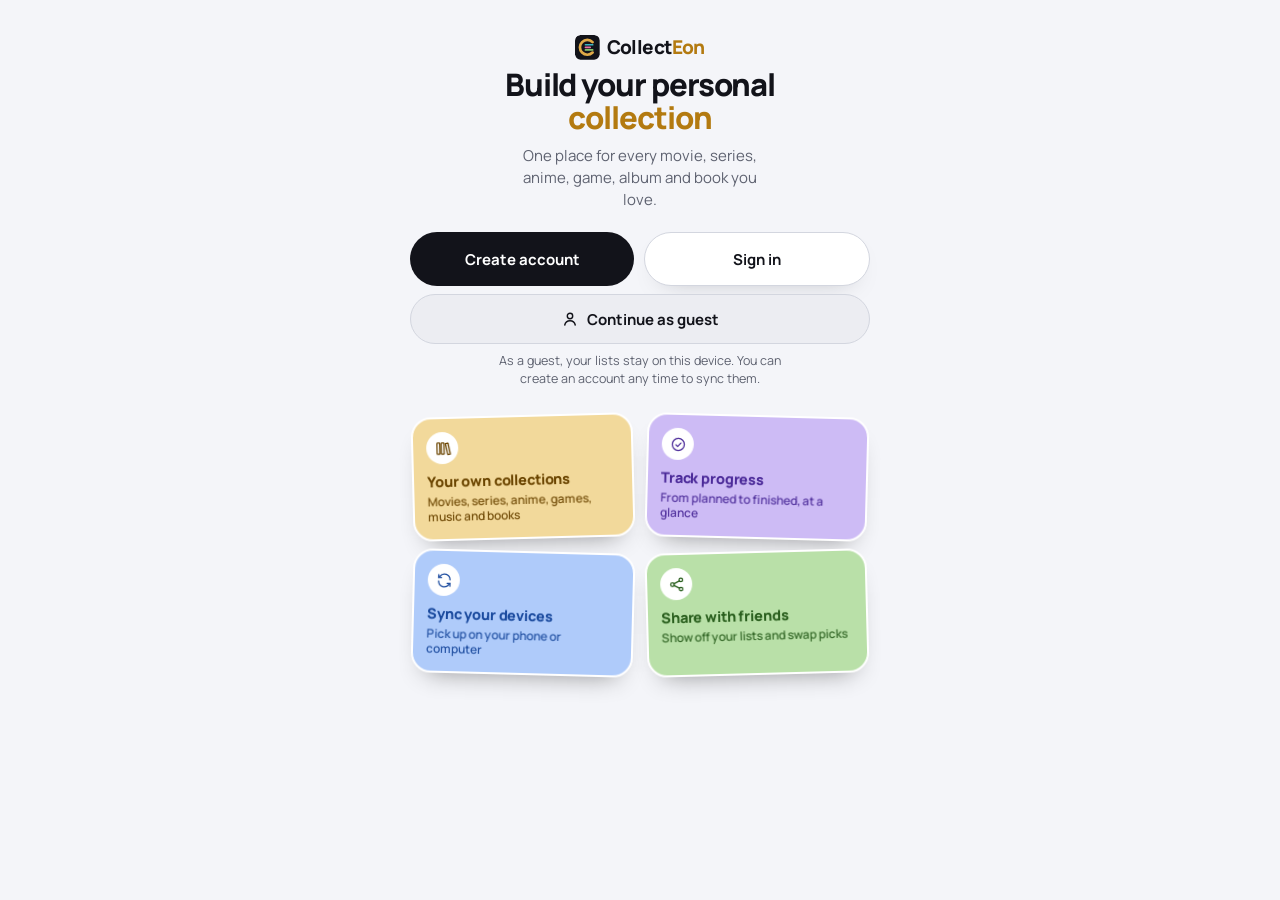
==== app.html @ 4b0efe28 "Deleting an Apple account confirms with Apple once more, so the link is removed too iPhone app: Appl" ====
<!doctype html>
<html lang="en">
<head>
<meta charset="utf-8">
<!-- Never usable inside another site's frame ("clickjacking"): the page hides itself and tries to open on its own.
     The phone app shows this page as its own top-level page, so it isn't affected. -->
<script>if(window.top!==window.self){document.documentElement.style.display="none";try{window.top.location.replace(window.location.href);}catch(e){}}</script>
<link rel="icon" href="/favicon.svg" type="image/svg+xml">
<link rel="icon" href="/favicon.ico" sizes="any">
<link rel="apple-touch-icon" href="/apple-touch-icon.png">
<meta name="viewport" content="width=device-width, initial-scale=1, viewport-fit=cover">
<meta name="theme-color" content="#F4F5F9">
<title>CollectEon</title>
<meta name="application-name" content="CollectEon">
<meta name="apple-mobile-web-app-title" content="CollectEon">
<meta name="description" content="CollectEon: one place for every movie, series, anime, game, album and book you love.">
<link rel="preconnect" href="https://fonts.googleapis.com">
<link rel="preconnect" href="https://fonts.gstatic.com" crossorigin>
<link rel="preload" as="style" href="https://fonts.googleapis.com/css2?family=Manrope:wght@400;500;600;700;800&display=swap">
<link href="https://fonts.googleapis.com/css2?family=Manrope:wght@400;500;600;700;800&display=swap" rel="stylesheet" media="print" onload="this.media='all'">
<noscript><link href="https://fonts.googleapis.com/css2?family=Manrope:wght@400;500;600;700;800&display=swap" rel="stylesheet"></noscript>
<style>
:root{
  --bg:#F4F5F9; --surface:#FFFFFF; --ink:#12131A; --muted:#5E6270; --line:#DADCE3; --chip:#ECEDF2;
  --btn:#12131A; --on-btn:#FFFFFF; --shadow:0 10px 26px -18px rgba(18,19,26,0.35); --shadow-strong:0 14px 28px -12px rgba(18,19,26,0.5);
  --drop-bg:#FBE3E1; --drop-ink:#A3322B; --scrim:rgba(18,19,26,0.45); --tab-border:#E6E8EE; --accent:#B37A10; --edge:#D3D6DF;
  --frame-shadow:0 30px 60px -20px rgba(15,18,22,0.35), 0 2px 10px rgba(15,18,22,0.08);
  --font-display:"Manrope",-apple-system,BlinkMacSystemFont,"Segoe UI",sans-serif;
  --font-body:"Manrope",-apple-system,BlinkMacSystemFont,"Segoe UI",sans-serif;
  color-scheme: light;
}
@media (prefers-color-scheme: dark){
  :root:not([data-theme="light"]){
    --bg:#0E0F14; --surface:#1A1C24; --ink:#F1F2F5; --muted:#A3A7B4; --line:#2E313C; --chip:#262934;
    --btn:#F1F2F5; --on-btn:#12131A; --shadow:0 10px 26px -18px rgba(0,0,0,0.7); --shadow-strong:0 14px 28px -12px rgba(0,0,0,0.75);
    --drop-bg:#3D1B19; --drop-ink:#F08A82; --scrim:rgba(0,0,0,0.62); --tab-border:#262934; --accent:#E0AA47; --edge:#3A3E4D;
    color-scheme: dark;
  }
}
:root[data-theme="dark"]{
  --bg:#0E0F14; --surface:#1A1C24; --ink:#F1F2F5; --muted:#A3A7B4; --line:#2E313C; --chip:#262934;
  --btn:#F1F2F5; --on-btn:#12131A; --shadow:0 10px 26px -18px rgba(0,0,0,0.7); --shadow-strong:0 14px 28px -12px rgba(0,0,0,0.75);
  --drop-bg:#3D1B19; --drop-ink:#F08A82; --scrim:rgba(0,0,0,0.62); --tab-border:#262934; --accent:#E0AA47; --edge:#3A3E4D;
  color-scheme: dark;
}
:root[data-theme="light"]{ color-scheme: light; }

*{box-sizing:border-box}
html,body{height:100%;margin:0}
body{background:var(--bg);font-family:var(--font-body);color:var(--ink);-webkit-font-smoothing:antialiased}
img{max-width:100%}
[hidden]{display:none!important}
button,input,textarea{font-family:inherit;color:inherit}
button{cursor:pointer}
:focus-visible{outline:2px solid var(--accent);outline-offset:2px}

#app{min-height:100%;display:flex;align-items:stretch;justify-content:center}
.phone{position:relative;width:100%;min-height:100vh;min-height:100dvh;background:var(--bg);overflow:hidden;isolation:isolate}
@media (min-width:481px){
  #app{padding:28px 16px}
  .phone{max-width:412px;min-height:0;height:min(880px,94vh);margin:0 auto;border-radius:44px;box-shadow:var(--frame-shadow);border:1px solid var(--line)}
}
.screen{position:absolute;inset:0;display:flex;flex-direction:column;background:var(--bg);
  padding-top:env(safe-area-inset-top, 0px)}
.screen[hidden]{display:none!important}
.scroll{flex:1;overflow-y:auto;overflow-x:hidden;padding:20px 22px 28px;-webkit-overflow-scrolling:touch}
.screen.has-tabs .scroll{padding-bottom:calc(120px + env(safe-area-inset-bottom, 0px))}

/* Type */
.display-xl{margin:0;font-family:var(--font-display);font-size:29px;font-weight:800;letter-spacing:-0.03em;line-height:1.12}
.display-l{margin:0;font-family:var(--font-display);font-size:22px;font-weight:700;letter-spacing:-0.01em}
.h2{margin:0;font-family:var(--font-display);font-size:20px;font-weight:700}
.greet{margin:0 0 2px;font-size:14px;font-weight:500;color:var(--muted)}
.muted{color:var(--muted)}
.section-label{font-size:13px;font-weight:600;color:var(--muted);margin:20px 0 8px}
.tabular{font-variant-numeric:tabular-nums}

/* Buttons */
.btn{appearance:none;border:none;font-size:15px;font-weight:700;height:56px;padding:0 22px;border-radius:999px;
  display:flex;align-items:center;justify-content:center;gap:8px;width:100%;transition:transform .15s ease}
.btn:active{transform:scale(.97)}
.btn svg{width:18px;height:18px;flex:0 0 auto}
.btn-primary{background:var(--btn);color:var(--on-btn)}
.btn-secondary{background:var(--surface);color:var(--ink);box-shadow:var(--shadow);border:1.5px solid var(--edge)}
.btn-ghost{background:var(--chip);color:var(--ink)}
.btn-danger{background:var(--drop-ink);color:#fff}
.btn-small{width:auto;height:40px;padding:0 16px;font-size:13.5px}
.btn[disabled]{opacity:.4;cursor:not-allowed}
.roundbtn{width:44px;height:44px;border-radius:50%;border:none;background:var(--surface);color:var(--ink);display:flex;align-items:center;justify-content:center;
  box-shadow:var(--shadow);flex:0 0 auto}
.roundbtn svg{width:20px;height:20px}
.roundbtn.ink{background:var(--btn);color:var(--on-btn);box-shadow:none}
.roundbtn:active{transform:scale(.94)}
.linkbtn{background:none;border:none;font-size:14px;font-weight:600;color:var(--ink);padding:6px 0}

/* Top bars */
.topbar{display:flex;align-items:center;justify-content:space-between;gap:12px}
.topbar .crumb{flex:1;text-align:center;font-size:13px;font-weight:700;color:var(--deep, var(--muted));white-space:nowrap;overflow:hidden;text-overflow:ellipsis}
.topbar .spacer{width:44px;flex:0 0 auto}
.headrow{display:flex;align-items:center;justify-content:space-between;gap:12px}

/* Tab bar */
.tabbar{position:absolute;left:0;right:0;bottom:0;z-index:20;background:var(--surface);border-top:1px solid var(--tab-border);
  display:grid;grid-template-columns:repeat(3,minmax(0,1fr));padding:8px 12px calc(14px + env(safe-area-inset-bottom, 0px))}
.tab{background:none;border:none;color:var(--muted);display:flex;flex-direction:column;align-items:center;justify-content:center;gap:4px;
  font-size:11.5px;font-weight:600;min-height:52px;border-radius:14px}
.tab svg{width:22px;height:22px}
.tab.is-active{color:var(--ink);font-weight:700}

/* Covers: the poster fills its box (cropped from the centre if its shape differs), never letterboxed */
.pf{position:relative;width:100%;height:100%;display:block;overflow:hidden}
.pf.fit .pf-img{object-fit:contain}
.pf .pf-bg{position:absolute;inset:-12%;width:124%;height:124%;max-width:none;object-fit:cover;filter:blur(14px) saturate(1.15);opacity:.55;transform:scale(1.05)}
.pf .pf-img{position:relative;width:100%;height:100%;object-fit:cover;object-position:center;display:block}
.cover{position:relative;overflow:hidden;background:var(--t2, var(--chip));color:var(--deep, var(--muted));display:flex;align-items:center;justify-content:center;flex:0 0 auto}
.cover > svg{width:40%;max-width:28px;height:auto}
.cover.v1{background:var(--t1)} .cover.v2{background:var(--t2)} .cover.v3{background:var(--t3)}
.thumb-s .pf-bg{filter:blur(5px) saturate(1.15)}

/* Status pieces */
.dot{width:8px;height:8px;border-radius:50%;border:1.5px solid currentColor;flex:0 0 auto;display:inline-block}
.dot.st-progress{background:linear-gradient(90deg, currentColor 50%, transparent 50%)}
.dot.st-dropped,.dot.st-completed{background:currentColor}
.st-pill{display:inline-flex;align-items:center;gap:5px;border-radius:999px;font-size:12px;font-weight:700;border:1.5px solid transparent;white-space:nowrap}
.st-pill svg{width:12px;height:12px}
.st-pill.st-completed{background:var(--t1);color:var(--deep);border-color:var(--t1)}
.st-pill.st-progress{background:var(--chip);color:var(--ink);border-color:var(--chip)}
.st-pill.st-dropped{background:var(--drop-bg);color:var(--drop-ink);border-color:var(--drop-bg)}
.st-pill.st-planned{background:var(--surface);color:var(--muted);border-color:var(--line)}
button.st-pill{height:34px;padding:0 8px 0 10px}
button.st-pill .chev{width:12px;height:12px;opacity:.8}

/* Segmented controls */
.seg{display:grid;grid-template-columns:repeat(4,minmax(0,1fr));gap:4px;background:var(--surface);border-radius:999px;padding:5px;box-shadow:var(--shadow)}
.seg.three{grid-template-columns:repeat(3,minmax(0,1fr))}
.seg.seg-2rows{grid-template-columns:repeat(2,minmax(0,1fr));border-radius:24px}
.seg-opt{height:40px;border:none;border-radius:999px;background:transparent;color:var(--muted);font-size:13px;font-weight:600;padding:0 4px;white-space:nowrap;overflow:hidden;text-overflow:ellipsis}
.seg-opt.is-active{background:var(--btn);color:var(--on-btn);font-weight:700}

/* Fields */
.field{background:var(--surface);border:1.5px solid transparent;border-radius:16px;padding:14px 16px;font-size:15px;color:var(--ink);width:100%;box-shadow:var(--shadow)}
.field::placeholder{color:var(--muted)}
.field:focus{outline:none;border-color:var(--ink)}
textarea.field{resize:vertical;min-height:96px;line-height:1.45}

/* Select (theme picker, folder picker) */
.select-wrap{position:relative}
.select-trigger{width:100%;height:52px;display:flex;align-items:center;gap:10px;background:var(--surface);border:1.5px solid transparent;border-radius:18px;
  padding:0 16px;font-size:15px;font-weight:700;color:var(--ink);box-shadow:var(--shadow)}
.select-trigger-icon{width:22px;height:22px;display:flex;align-items:center;justify-content:center;color:var(--deep, var(--muted));flex:0 0 auto}
.select-trigger-icon svg{width:20px;height:20px}
.select-trigger-label{flex:1;text-align:left;white-space:nowrap;overflow:hidden;text-overflow:ellipsis}
.select-trigger.placeholder .select-trigger-label{color:var(--muted);font-weight:600}
.select-chevron{width:16px;height:16px;color:var(--muted);flex:0 0 auto;transition:transform .15s ease}
.select-trigger.is-open .select-chevron{transform:rotate(180deg)}
.select-count{font-size:12.5px;font-weight:700;background:var(--chip);color:var(--ink);border-radius:999px;padding:4px 10px;font-variant-numeric:tabular-nums}
.select-menu{position:absolute;top:calc(100% + 8px);left:0;right:0;background:var(--surface);border:1px solid var(--line);border-radius:18px;
  box-shadow:0 18px 40px -18px rgba(0,0,0,.45);z-index:15;overflow:hidden;padding:6px}
.select-option{display:flex;align-items:center;gap:12px;padding:12px;border-radius:12px;font-size:15px;font-weight:600;color:var(--ink);cursor:pointer}
.select-option svg{width:20px;height:20px;color:var(--deep, var(--muted));flex:0 0 auto}
.select-option span:nth-child(2){flex:1}
.select-option:hover,.select-option.is-selected{background:var(--chip)}
.select-option .select-count{background:transparent;padding:0}

/* Home (start screen) */
#screen-home .scroll{display:flex;flex-direction:column}
.home-stage{flex:1 0 auto;display:flex;flex-direction:column;align-items:center;justify-content:flex-start;text-align:center;gap:24px;padding:22px 0 8px}
.home-title{margin:0;font-family:var(--font-display);font-size:31px;text-wrap:balance;font-weight:800;letter-spacing:-0.035em;line-height:1.05}
.home-title span{display:block;color:var(--accent)}
.home-tagline{margin:12px auto 0;max-width:270px;font-size:15px;line-height:1.45;color:var(--muted)}
.home-actions{display:flex;gap:10px;width:100%;margin-top:10px}
.home-actions .btn{flex:1;padding:0 14px}
.start-label{font-size:13px;font-weight:700;color:var(--muted);margin-bottom:10px}
.cat-chips{display:flex;flex-wrap:wrap;justify-content:center;gap:8px}
.cat-chip{height:44px;border:none;border-radius:999px;background:var(--t1);color:var(--deep);display:inline-flex;align-items:center;gap:7px;padding:0 15px 0 12px;font-size:14px;font-weight:700}
.cat-chip svg{width:18px;height:18px}
.cat-chip:active{transform:scale(.96)}
.soft-card{background:var(--surface);border-radius:22px;padding:18px;box-shadow:var(--shadow)}
.cont-box{width:100%;text-align:left;padding:14px}
.cont-head{display:flex;align-items:baseline;justify-content:space-between;gap:10px;margin-bottom:12px}
.cont-head strong{font-size:15px;font-weight:800}
.cont-head span{font-size:12.5px;font-weight:600;color:var(--muted)}
.cont-row{display:grid;grid-template-columns:repeat(3,minmax(0,1fr));gap:10px}
.cc{background:none;border:none;padding:0;text-align:left;display:flex;flex-direction:column;gap:5px;min-width:0;color:var(--ink)}
.cc .cover{width:100%;height:92px;border-radius:12px}
.cc-title{font-size:12.5px;font-weight:700;white-space:nowrap;overflow:hidden;text-overflow:ellipsis}
.cc-sub{font-size:11.5px;font-weight:600;color:var(--deep);white-space:nowrap;overflow:hidden;text-overflow:ellipsis}

/* Feature cards: two rows of two, one centred below; all inside the screen */
.fan{width:100%;flex:0 0 auto;display:grid;grid-template-columns:repeat(2,minmax(0,1fr));gap:12px;padding:6px 2px 4px}
.fan-card{min-height:112px;border-radius:20px;border:2px solid var(--surface);
  box-shadow:0 14px 26px -16px rgba(0,0,0,.45);padding:13px 13px 14px;background:var(--t2);color:var(--deep);
  display:flex;flex-direction:column;align-items:flex-start;gap:10px;text-align:left;transform:var(--tf)}
.fan-card:nth-child(5){grid-column:1 / -1;justify-self:center;width:calc(50% - 6px)}
.fan-card:nth-child(4n+1){--tf:rotate(-1.5deg)}
.fan-card:nth-child(4n+2){--tf:rotate(1.5deg)}
.fan-card:nth-child(4n+3){--tf:rotate(1.5deg)}
.fan-card:nth-child(4n){--tf:rotate(-1.5deg)}
.fan-card:nth-child(5){--tf:rotate(-1deg)}
.fc-icon{width:32px;height:32px;border-radius:50%;background:var(--surface);color:var(--deep);display:flex;align-items:center;justify-content:center;flex:0 0 auto}
.fc-icon svg{width:17px;height:17px}
.fc-text{display:flex;flex-direction:column;gap:3px}
.fc-title{font-size:14.5px;font-weight:800;line-height:1.15;letter-spacing:-0.01em}
.fc-sub{font-size:12px;font-weight:600;line-height:1.3;opacity:.9}
.fan.animate .fan-card{animation:cardIn .6s cubic-bezier(.2,.8,.2,1) both}
.fan.animate .fan-card:nth-child(2){animation-delay:.06s}
.fan.animate .fan-card:nth-child(3){animation-delay:.12s}
.fan.animate .fan-card:nth-child(4){animation-delay:.18s}
.fan.animate .fan-card:nth-child(5){animation-delay:.24s}
@keyframes cardIn{from{transform:translateY(16px);opacity:0}to{transform:var(--tf);opacity:1}}
.title-block{margin-top:0}
.title-block .wordmark{margin-bottom:8px}

/* App name */
.wordmark{margin:0;text-align:center;font-family:var(--font-display);font-size:19px;font-weight:800;letter-spacing:-0.03em;color:var(--ink);flex:0 0 auto}
.wordmark span{color:var(--accent)}

/* Welcome (first screen: sign in or continue as guest) */
.welcome-scroll{display:flex;flex-direction:column;padding-top:36px;padding-bottom:calc(28px + env(safe-area-inset-bottom, 0px))}
.welcome-stage{flex:1 0 auto;display:flex;flex-direction:column;align-items:center;justify-content:flex-start;text-align:center;gap:22px}
.welcome-actions{width:100%;display:flex;flex-direction:column;gap:8px;text-align:center}
.welcome-btns{display:flex;gap:10px}
.welcome-btns .btn{flex:1;padding:0 12px;height:54px}
.welcome-guest{height:50px;font-size:15px;border:1.5px solid var(--edge)}
.welcome-note{margin:0 auto;max-width:300px;text-align:center;font-size:12.5px;line-height:1.4;color:var(--muted)}

/* Home sections for returning users */
.home-sec{width:100%;text-align:left}
.home-sec-head{display:flex;align-items:baseline;justify-content:space-between;margin:2px 0 10px}
.home-sec-head h2{margin:0;font-family:var(--font-display);font-size:18px;font-weight:800;letter-spacing:-0.02em}
.pin-row{display:flex;gap:10px;overflow-x:auto;margin:0 -22px;padding:0 22px 4px;scrollbar-width:none}
.pin-row::-webkit-scrollbar{display:none}
.pin-card{flex:0 0 150px;border:none;border-radius:20px;background:var(--t1);color:var(--deep);padding:14px;text-align:left;display:flex;flex-direction:column;gap:8px}
.pin-card svg{width:20px;height:20px}
.pin-card .pc-name{font-size:14.5px;font-weight:800;color:var(--ink);white-space:nowrap;overflow:hidden;text-overflow:ellipsis}
.pin-card .pc-prog{font-size:12px;font-weight:600}
.pin-card .bar{background:color-mix(in srgb, var(--deep) 16%, transparent)}
.cont-box{text-align:left}
.pick-btn{display:inline-flex;align-items:center;gap:6px;height:32px;padding:0 12px;border:none;border-radius:999px;background:var(--chip);color:var(--ink);font-size:12.5px;font-weight:700}
.pick-btn svg{width:15px;height:15px}
.act-row{width:100%;border:none;text-align:left;background:var(--surface);border-radius:18px;padding:8px 14px 8px 8px;display:flex;align-items:center;gap:12px;color:var(--ink)}
.act-row .cover{width:40px;height:56px;border-radius:10px}
.act-text{flex:1;min-width:0;display:flex;flex-direction:column;gap:2px}
.act-title{font-size:14.5px;font-weight:700;white-space:nowrap;overflow:hidden;text-overflow:ellipsis}
.act-sub{font-size:12.5px;font-weight:600;color:var(--deep);white-space:nowrap;overflow:hidden;text-overflow:ellipsis}
.act-time{font-size:12px;color:var(--muted);flex:0 0 auto}
.stats-card{padding:16px}
.stat-tiles{display:grid;grid-template-columns:repeat(3,minmax(0,1fr));gap:8px}
.stat-tile{background:var(--bg);border-radius:14px;padding:12px 10px;display:flex;flex-direction:column;gap:2px}
.st-num{font-family:var(--font-display);font-size:24px;font-weight:800;letter-spacing:-0.02em}
.st-lab{font-size:11.5px;font-weight:600;color:var(--muted);line-height:1.25}
.cat-bars{margin-top:14px;display:flex;flex-direction:column;gap:10px}
.cat-bar{display:grid;grid-template-columns:22px minmax(0,1fr) auto;align-items:center;gap:10px}
.cat-bar svg{width:18px;height:18px;color:var(--deep)}
.cat-bar .cb-main{display:flex;flex-direction:column;gap:5px;min-width:0}
.cat-bar .cb-name{font-size:13px;font-weight:700}
.cat-bar .cb-num{font-size:12.5px;font-weight:700;color:var(--muted)}
.pick-card{text-align:center;display:flex;flex-direction:column;align-items:center}
.pick-eyebrow{margin:0 0 14px;font-size:13px;font-weight:700;color:var(--muted)}
.pick-card .cover{width:120px;height:180px;border-radius:16px;box-shadow:0 18px 30px -16px rgba(0,0,0,.45)}
.pick-card .modal-actions{width:100%}

/* Collections */
.coll-list{display:flex;flex-direction:column;gap:12px;margin-top:14px}
.coll-card{width:100%;background:var(--surface);border-radius:24px;padding:13px 6px 13px 14px;display:flex;align-items:center;gap:4px;box-shadow:var(--shadow);color:var(--ink)}
.coll-open{flex:1;min-width:0;border:none;background:none;padding:0;text-align:left;display:flex;align-items:center;gap:14px;color:inherit}
.coll-more{width:40px;height:44px;border:none;border-radius:12px;background:transparent;color:var(--muted);display:flex;align-items:center;justify-content:center;flex:0 0 auto}
.coll-more svg{width:20px;height:20px}
.coll-more:hover{background:var(--chip)}
.coll-name .pin-mark{display:inline-flex;vertical-align:-2px;margin-right:5px;color:var(--accent)}
.coll-name .pin-mark svg{width:14px;height:14px}
.stack-covers{display:flex;flex:0 0 auto;width:76px;height:68px;justify-content:center}
.stack-covers .cover{width:40px;height:58px;border-radius:10px;border:2px solid var(--surface)}
.stack-covers .cover:nth-child(2){margin-left:-22px;margin-top:4px}
.stack-covers .cover:nth-child(3){margin-left:-22px;margin-top:8px}
.coll-meta{flex:1;min-width:0;display:flex;flex-direction:column;gap:6px}
.coll-name{font-size:16px;font-weight:700;white-space:nowrap;overflow:hidden;text-overflow:ellipsis}
.coll-kind{font-size:12.5px;font-weight:600;color:var(--deep)}
.bar{height:6px;border-radius:4px;background:var(--track);overflow:hidden;display:block}
.bar > span{display:block;height:100%;border-radius:4px;background:var(--bar);transition:width .5s cubic-bezier(.2,.8,.2,1)}
.coll-progress{font-size:12.5px;color:var(--muted)}
.coll-open > svg{width:16px;height:16px;color:var(--muted);flex:0 0 auto}

.empty{display:flex;flex-direction:column;align-items:center;text-align:center;gap:14px;padding:48px 20px;color:var(--muted)}
.empty .ring-icon{width:60px;height:60px;border-radius:50%;background:var(--chip);display:flex;align-items:center;justify-content:center;color:var(--muted)}
.empty .ring-icon svg{width:26px;height:26px}
.empty p{margin:0;max-width:240px;font-size:14px;line-height:1.45}

/* Collection detail */
.coll-title{margin-top:14px}
#detail-title{cursor:pointer}
.title-edit{display:inline-flex;align-items:center;justify-content:center;width:32px;height:32px;margin-left:6px;vertical-align:4px;border:none;border-radius:50%;background:var(--chip);color:var(--muted);padding:0;cursor:pointer}
.title-edit svg{width:16px;height:16px}
.title-edit:active{transform:scale(.94)}
.progress-row{margin-top:10px;display:flex;align-items:center;gap:12px}
.progress-row .bar{flex:1;height:8px}
.progress-row .count{font-size:13px;font-weight:700;color:var(--deep);white-space:nowrap}
.tool-row{margin-top:14px;display:flex;gap:8px;align-items:center}
.search-wrap{flex:1;min-width:0;position:relative}
.search-field{height:48px;border-radius:16px;background:var(--surface);display:flex;align-items:center;gap:10px;padding:0 6px 0 14px;box-shadow:var(--shadow);border:1.5px solid transparent}
.search-field:focus-within{border-color:var(--ink)}
.search-field > svg{width:18px;height:18px;color:var(--muted);flex:0 0 auto}
.search-field input{flex:1;min-width:0;border:none;outline:none;background:transparent;font-size:15px;color:var(--ink)}
.search-field input::placeholder{color:var(--muted)}
.search-go{width:36px;height:36px;border-radius:12px;border:none;background:var(--btn);color:var(--on-btn);display:flex;align-items:center;justify-content:center;flex:0 0 auto}
.search-go svg{width:16px;height:16px}
.tool-row.manual{justify-content:flex-end}
.view-toggle{display:flex;gap:2px;background:var(--surface);border-radius:14px;padding:4px;box-shadow:var(--shadow);flex:0 0 auto}
.view-btn{width:40px;height:40px;border-radius:11px;border:none;background:transparent;color:var(--muted);display:flex;align-items:center;justify-content:center}
.view-btn svg{width:18px;height:18px}
.view-btn.is-active{background:var(--btn);color:var(--on-btn)}
.chips{margin:12px -22px 0;padding:0 22px 2px;display:flex;gap:8px;overflow-x:auto;scrollbar-width:none}
.chips::-webkit-scrollbar{display:none}
.chip{height:36px;border:1.5px solid var(--line);border-radius:999px;background:transparent;color:var(--ink);padding:0 14px;font-size:13px;font-weight:600;flex:0 0 auto;white-space:nowrap}
.chip.is-active{background:var(--btn);color:var(--on-btn);border-color:var(--btn);font-weight:700}

.suggest-dropdown{position:absolute;top:calc(100% + 6px);left:0;right:0;background:var(--surface);border:1px solid var(--line);border-radius:16px;
  max-height:260px;overflow-y:auto;z-index:15;box-shadow:0 18px 40px -18px rgba(0,0,0,.45);padding:4px}
.suggest-item{display:flex;align-items:center;gap:10px;padding:8px;border-radius:12px;cursor:pointer}
.suggest-item:hover,.suggest-item:active{background:var(--chip)}
.suggest-item .cover{width:30px;height:44px;border-radius:7px}
.suggest-text{flex:1;min-width:0}
.suggest-title{display:block;font-size:14px;font-weight:600;white-space:nowrap;overflow:hidden;text-overflow:ellipsis}
.suggest-year{display:block;font-size:12px;color:var(--muted)}

.item-list{margin-top:14px;display:flex;flex-direction:column;gap:10px}
.item-row{background:var(--surface);border-radius:20px;padding:8px 10px 8px 8px;display:flex;align-items:center;gap:10px}
.item-open{flex:1;min-width:0;display:flex;align-items:center;gap:12px;background:none;border:none;padding:0;text-align:left;color:var(--ink)}
.item-open .cover{width:44px;height:62px;border-radius:11px}
.item-text{flex:1;min-width:0;display:flex;flex-direction:column;gap:3px}
.item-title{font-size:15px;font-weight:700;white-space:nowrap;overflow:hidden;text-overflow:ellipsis}
.item-sub{font-size:12.5px;color:var(--muted);white-space:nowrap;overflow:hidden;text-overflow:ellipsis}
.item-row.is-dropped .item-title{color:var(--muted)}
.item-grid{margin-top:14px;display:grid;grid-template-columns:repeat(3,minmax(0,1fr));gap:14px 10px}
.tile{background:none;border:none;padding:0;text-align:left;display:flex;flex-direction:column;gap:6px;min-width:0;color:var(--ink)}
.tile .cover{width:100%;aspect-ratio:2/3;border-radius:16px}
.tile .st-pill{position:absolute;left:6px;bottom:6px;padding:3px 7px;font-size:10.5px;z-index:2}
.tile .st-pill svg{width:10px;height:10px}
.tile-title{font-size:13px;font-weight:700;white-space:nowrap;overflow:hidden;text-overflow:ellipsis}
/* Your own score on tiles and rows */
.tile-score{position:absolute;right:6px;top:6px;z-index:2;display:inline-flex;align-items:center;gap:3px;padding:2px 7px;border-radius:999px;font-size:11px;font-weight:800;background:rgba(18,19,26,.78);color:#fff}
.tile-score svg{width:10px;height:10px;color:#F2C36B}
.mine-score{display:inline-flex;align-items:center;gap:3px;font-weight:800;color:var(--ink);vertical-align:-1px}
.mine-score svg{width:12px;height:12px;color:var(--bar)}
.tile.is-dropped .tile-title{color:var(--muted)}
.list-note{padding:24px 8px;text-align:center;color:var(--muted);font-size:14px}
.spin{width:16px;height:16px;border-radius:50%;border:2px solid color-mix(in srgb, currentColor 35%, transparent);border-top-color:currentColor;animation:spin .7s linear infinite}
@keyframes spin{to{transform:rotate(360deg)}}

.fab{position:absolute;right:22px;bottom:calc(104px + env(safe-area-inset-bottom, 0px));width:60px;height:60px;border-radius:50%;border:none;
  background:var(--btn);color:var(--on-btn);display:flex;align-items:center;justify-content:center;box-shadow:var(--shadow-strong);z-index:12}
.fab svg{width:24px;height:24px}
.fab:active{transform:scale(.94)}

/* Item detail */
.item-band{position:absolute;left:0;right:0;top:0;height:250px;background:var(--t1);border-radius:0 0 36px 36px;pointer-events:none}
#screen-item .scroll{position:relative;padding-top:0;padding-bottom:calc(32px + env(safe-area-inset-bottom, 0px))}
.item-hero{position:relative;display:flex;flex-direction:column;align-items:center;text-align:center}
.item-cover{margin-top:4px;width:176px;height:264px;border-radius:22px;box-shadow:0 24px 40px -18px rgba(0,0,0,.5)}
.item-cover > svg{max-width:40px}
.item-cover.has-img{background:var(--surface);transition:width .2s ease,height .2s ease}
.item-name{margin:20px 0 0;font-family:var(--font-display);font-size:27px;font-weight:800;letter-spacing:-0.03em;line-height:1.15;text-wrap:balance}
.item-subline{margin-top:4px;font-size:14px;color:var(--muted)}
/* Two columns: official info on the left, your own score, status and playtime on the right */
.item-cols{display:grid;grid-template-columns:repeat(2,minmax(0,1fr));gap:10px;margin-top:18px;align-items:stretch;text-align:left}
.info-col{display:flex;flex-direction:column;gap:8px;min-width:0}
.col-head{display:flex;align-items:center;justify-content:space-between;gap:6px;min-height:24px;padding:0 4px}
.col-title{font-size:12px;font-weight:700;letter-spacing:.06em;text-transform:uppercase;color:var(--muted)}
.src-tag{font-size:11px;font-weight:700;border-radius:999px;padding:3px 8px;background:var(--surface);color:var(--ink);border:1px solid var(--edge);white-space:nowrap}
#item-info{flex:1;display:flex;flex-direction:column;gap:8px}
#item-info .stat-card{flex:1 1 auto;justify-content:center}
#item-info .stat-card{padding:10px 14px;border-radius:16px}
#item-info .stat-value{font-size:14.5px}
#item-info .notice{margin-top:0;padding:14px;font-size:13.5px}
.mine-col{display:flex;flex-direction:column;gap:8px;min-width:0}
.mine-card{flex:1;background:var(--t1);color:var(--deep);border-radius:20px;padding:14px;display:flex;flex-direction:column;gap:12px;min-width:0}
.mine-col .col-title{color:var(--deep)}
.mine-col .col-head{padding:0 4px}
.mine-field{display:flex;flex-direction:column;gap:6px}
.mine-field[hidden]{display:none}
.mine-label{font-size:12px;font-weight:600}
.mine-box{height:48px;border-radius:14px;background:var(--surface);display:flex;align-items:center;padding:0 12px 0 14px;gap:6px;border:1.5px solid transparent}
.mine-box:focus-within{border-color:var(--ink)}
.mine-box input{flex:1;min-width:0;width:100%;border:none;outline:none;background:transparent;padding:0;font-size:19px;font-weight:800;color:var(--ink);font-variant-numeric:tabular-nums;-moz-appearance:textfield;appearance:textfield}
.mine-box input::-webkit-outer-spin-button,.mine-box input::-webkit-inner-spin-button{-webkit-appearance:none;margin:0}
.mine-box input::placeholder{color:var(--muted);font-weight:700}
.mine-unit{font-size:13px;font-weight:700;color:var(--muted);flex:0 0 auto}
.mine-static{font-size:16px;font-weight:800;color:var(--ink);white-space:nowrap;font-variant-numeric:tabular-nums}
/* Date watched: our own text (same style as Date added) with the real date input invisibly on top, so a tap opens the picker */
.date-box{position:relative;cursor:pointer}
.date-shown{flex:1;min-width:0;font-size:16px;font-weight:800;color:var(--ink);white-space:nowrap;font-variant-numeric:tabular-nums}
.date-box:not(.has-date) .date-shown{color:var(--muted)}
.date-box input{position:absolute;inset:0;width:100%;height:100%;opacity:0;margin:0;padding:0;border:none;font-size:16px;cursor:pointer;-webkit-appearance:none;appearance:none}
.date-label{display:flex;align-items:center;justify-content:space-between;gap:6px;min-height:20px}
.date-clear{width:20px;height:20px;flex:0 0 auto;border:none;border-radius:50%;background:var(--surface);color:var(--muted);display:inline-flex;align-items:center;justify-content:center;padding:0;cursor:pointer}
.date-clear svg{width:11px;height:11px}
.date-clear[hidden]{display:none}
/* The two dates sit side by side under the Official / Yours columns, in the category's colour */
.date-strip{display:grid;grid-template-columns:repeat(2,minmax(0,1fr));gap:10px;margin-top:10px;text-align:left}
.date-strip[hidden]{display:none}
.date-card{background:var(--t1);color:var(--deep);border-radius:20px;padding:12px 14px 14px;min-width:0}
.date-card > .mine-label{min-height:20px;display:flex;align-items:center}   /* same height as the finished date's label row with its clear button */
.mine-select{position:relative;display:block}
.mine-select select{width:100%;height:48px;border:1.5px solid transparent;border-radius:14px;background:var(--surface);color:var(--ink);padding:0 34px 0 14px;font-family:inherit;font-size:15px;font-weight:700;appearance:none;-webkit-appearance:none;cursor:pointer}
.mine-select select:focus{outline:none;border-color:var(--ink)}
.mine-select select.is-dropped{background:var(--drop-bg);color:var(--drop-ink)}
.mine-select svg{position:absolute;right:12px;top:16px;width:16px;height:16px;pointer-events:none;color:var(--muted)}
.mine-col .mode-note{margin-top:0;min-height:48px;border-radius:14px;padding:10px 12px;box-shadow:none;font-size:13.5px}
/* Genre picker in the add/edit form: type to filter, or open the full list */
.combo{position:relative}
.combo .field{padding-right:52px}
.combo-toggle{position:absolute;right:6px;top:6px;width:44px;height:40px;border:none;border-radius:12px;background:transparent;color:var(--muted);display:flex;align-items:center;justify-content:center;cursor:pointer}
.combo-toggle svg{width:16px;height:16px;transition:transform .15s ease}
.combo.is-open .combo-toggle svg{transform:rotate(180deg)}
.combo-menu{position:absolute;top:calc(100% + 6px);left:0;right:0;z-index:30;background:var(--surface);border:1px solid var(--line);border-radius:16px;padding:6px;box-shadow:0 18px 40px -16px rgba(0,0,0,.45);max-height:236px;overflow-y:auto}
.combo-opt{display:block;width:100%;min-height:42px;border:none;border-radius:10px;background:transparent;color:var(--ink);text-align:left;padding:0 12px;font-size:15px;font-weight:600;cursor:pointer}
.combo-opt:hover,.combo-opt.is-active{background:var(--t1, var(--chip));color:var(--deep, var(--ink))}
.combo-opt.is-active{font-weight:700}
.stat-grid{display:grid;grid-template-columns:repeat(2,minmax(0,1fr));gap:10px;margin-top:14px}
.stat-card{background:var(--surface);border-radius:18px;padding:12px 14px;display:flex;flex-direction:column;gap:4px;min-width:0}
.stat-card.wide{grid-column:1 / -1}
.stat-label{font-size:12px;font-weight:600;color:var(--muted)}
.stat-value{font-size:16px;font-weight:700;overflow-wrap:anywhere}
.notice{background:var(--surface);border-radius:18px;padding:16px;font-size:14px;line-height:1.45;color:var(--muted);margin-top:14px;text-align:left}
.notice a{color:var(--ink);font-weight:700}
.bottom-actions{position:absolute;left:22px;right:22px;bottom:calc(22px + env(safe-area-inset-bottom, 0px));display:flex;gap:10px;z-index:5}
.bottom-actions .btn{flex:1}
.footer-bar{flex:0 0 auto;padding:12px 22px calc(22px + env(safe-area-inset-bottom, 0px))}

/* Edit form */
.edit-poster{display:block;width:150px;height:225px;transition:width .2s ease,height .2s ease;margin:6px auto 12px;border-radius:20px;border:none;padding:0;cursor:pointer;background:var(--t1)}
.edit-poster-hint{display:flex;flex-direction:column;align-items:center;gap:8px;font-size:13px;font-weight:600;color:var(--deep);padding:0 14px}
.edit-poster-hint svg{width:30px;height:30px}
.poster-tools{display:flex;justify-content:center;gap:8px}
.visually-hidden{position:absolute;width:1px;height:1px;overflow:hidden;clip:rect(0 0 0 0);white-space:nowrap}
.field-grid{display:grid;grid-template-columns:repeat(2,minmax(0,1fr));column-gap:10px}
.field-grid .wide{grid-column:1 / -1}
.form-error{font-size:13px;color:var(--drop-ink);margin:10px 0 0;text-align:center}

/* Sheet + modal + toast */
.overlay{position:absolute;inset:0;background:var(--scrim);z-index:40;display:flex;align-items:flex-end}
.overlay.center{align-items:center;justify-content:center;padding:22px}
.sheet{width:100%;background:var(--surface);border-radius:28px 28px 0 0;padding:10px 22px calc(26px + env(safe-area-inset-bottom, 0px));animation:sheetIn .22s ease-out}
@keyframes sheetIn{from{transform:translateY(40px);opacity:.4}to{transform:none;opacity:1}}
.sheet-handle{display:block;width:40px;height:5px;border-radius:3px;background:var(--line);margin:0 auto 16px}
.sheet-head{display:flex;align-items:center;gap:12px}
.sheet-head .cover{width:44px;height:62px;border-radius:11px}
.sheet-title{font-family:var(--font-display);font-size:20px;font-weight:700;line-height:1.2}
.sheet-sub{font-size:13px;color:var(--muted)}
.sheet-opts{margin-top:16px;display:flex;flex-direction:column;gap:6px}
.sheet-opt{height:54px;border:none;border-radius:16px;background:transparent;color:var(--ink);display:flex;align-items:center;gap:12px;padding:0 16px;font-size:15.5px;font-weight:600;text-align:left}
.sheet-opt .dot{width:12px;height:12px;border-width:2px}
.sheet-opt .dot.st-completed{color:var(--bar)}
.sheet-opt .dot.st-dropped{color:var(--drop-ink)}
.sheet-opt .dot.st-planned{color:var(--muted)}
.sheet-opt span:nth-child(2){flex:1}
.sheet-opt svg{width:18px;height:18px}
.sheet-opt.is-active{background:var(--chip)}
.sheet-opt.danger{color:var(--drop-ink)}
.sheet-opt:hover{background:var(--chip)}
.sheet .btn{margin-top:12px;height:52px}
.modal-card{background:var(--surface);border-radius:24px;padding:22px;width:100%;max-width:320px}
.modal-title{margin:0 0 8px;font-family:var(--font-display);font-size:20px;font-weight:700}
.modal-body{font-size:14px;color:var(--muted);margin:0 0 18px;line-height:1.45}
.modal-actions{display:flex;gap:10px}
.modal-report{display:block;margin:-8px 0 16px;font-size:13.5px;font-weight:600;color:var(--muted);text-decoration:underline}
.modal-actions .btn{flex:1;height:48px}
.rematch-link{display:flex;align-items:center;justify-content:center;gap:6px;width:100%;margin:14px 0 0;padding:6px 0;border:none;background:none;font-size:13.5px;font-weight:600;color:var(--muted)}
.rematch-link svg{width:15px;height:15px;flex:0 0 auto}
.rematch-link u{color:var(--ink);font-weight:700;text-underline-offset:3px}
.rematch-field{margin-top:14px;box-shadow:none;background:var(--bg);border-color:var(--line)}
.rematch-results{margin-top:8px;display:flex;flex-direction:column;gap:2px;max-height:min(46vh, 360px);overflow-y:auto}
.rematch-results .suggest-item{border:none;background:none;width:100%;text-align:left;color:var(--ink);font:inherit}
.rematch-results .suggest-item.is-current{background:var(--chip)}
.rematch-cur{font-size:11px;font-weight:800;color:var(--muted);flex:0 0 auto}
.rematch-note{margin:12px 2px 0;font-size:13.5px;color:var(--muted);text-align:center}
.about-links a.feedback-link{background:var(--btn);color:var(--on-btn)}
.about-links a.feedback-link svg{width:15px;height:15px}
.rename-field{margin:4px 0 18px;box-shadow:none;border-color:var(--line);background:var(--bg)}
.toast{position:absolute;left:22px;right:22px;bottom:calc(22px + env(safe-area-inset-bottom, 0px));background:var(--btn);color:var(--on-btn);border-radius:16px;padding:12px 16px;
  display:flex;align-items:center;justify-content:space-between;gap:10px;font-size:14px;box-shadow:var(--shadow-strong);z-index:50}
.phone.tabs-on .toast{bottom:calc(100px + env(safe-area-inset-bottom, 0px))}
.toast button{background:none;border:none;color:inherit;font-weight:800;font-size:14px;text-decoration:underline;flex:0 0 auto}

/* Account + sign-in */
.auth-lead{margin:10px 0 0;font-size:15px;line-height:1.45;color:var(--muted)}
.provider-btn{margin-top:12px}
.auth-divider{display:flex;align-items:center;gap:12px;margin:20px 0 4px;font-size:13px;font-weight:600;color:var(--muted)}
.auth-divider::before,.auth-divider::after{content:"";flex:1;height:1px;background:var(--line)}
.auth-msg{margin:14px 0 0;font-size:14px;line-height:1.45;border-radius:14px;padding:12px 14px}
.auth-msg.error{background:var(--drop-bg);color:var(--drop-ink)}
.auth-msg.info{background:var(--chip);color:var(--ink)}
.auth-submit{margin-top:18px}
.acct-head{display:flex;align-items:center;gap:12px}
.acct-avatar{width:44px;height:44px;border-radius:50%;background:var(--btn);color:var(--on-btn);display:flex;align-items:center;justify-content:center;font-weight:800;font-size:17px;flex:0 0 auto}
.acct-email{font-size:15px;font-weight:700;overflow-wrap:anywhere}
.acct-sync{font-size:12.5px;color:var(--muted);display:flex;align-items:center;gap:6px;margin-top:2px}
.acct-sync .sdot{width:8px;height:8px;border-radius:50%;background:#2E9E5B}
.acct-sync.syncing .sdot{background:var(--accent)}
.acct-sync.offline .sdot,.acct-sync.error .sdot{background:var(--drop-ink)}
.acct-actions{display:flex;gap:8px;margin-top:14px;flex-wrap:wrap}
.acct-actions .btn{flex:1}
.danger-link{display:block;margin:16px auto 0;background:none;border:none;color:var(--drop-ink);font-size:14px;font-weight:700;padding:8px}
.acct-pitch strong{display:block;font-size:16px;font-weight:800;margin-bottom:6px}
.acct-pitch p{margin:0 0 14px;font-size:14px;line-height:1.45;color:var(--muted)}

/* Items without a status: multiplayer games and single songs */
.mode-note{margin-top:18px;width:100%;min-height:50px;box-sizing:border-box;padding:12px 18px;background:var(--surface);border-radius:999px;display:flex;align-items:center;justify-content:center;gap:8px;font-size:14px;font-weight:700;color:var(--deep);box-shadow:var(--shadow);text-align:center}
.mode-note svg{width:18px;height:18px;flex:0 0 auto}
.st-pill.st-mode{background:var(--t1);color:var(--deep);border-color:var(--t1)}
.item-row .st-pill.st-mode{height:34px;padding:0 10px;flex:0 0 auto}
.seg.two{grid-template-columns:repeat(2,minmax(0,1fr))}
.kind-hint{margin:8px 2px 0;font-size:13px;line-height:1.4;color:var(--muted)}

/* Outlines so cards and buttons stand out from the background in light and dark */
.act-row,.stats-card,.cont-box,.coll-card,.stat-card{border:1px solid var(--edge)}
.stat-tile{border:1px solid var(--edge)}

/* Labelled "Add manually" button in a collection */
.fab.fab-label{width:auto;height:52px;border-radius:999px;padding:0 20px 0 16px;gap:8px;font-size:15px;font-weight:700}
.fab.fab-label svg{width:20px;height:20px}
/* Phone: room at the end of a collection so the last title scrolls clear of the Add button */
@media (max-width:999px){ #screen-detail.has-tabs .scroll{padding-bottom:calc(180px + env(safe-area-inset-bottom, 0px))} }
/* Computer: Add sits in the collection heading instead (shown in the desktop block) */
.add-top{display:none}

/* Item page closing back into its card */
#screen-item.is-closing{z-index:60;pointer-events:none}

/* Personal notes: 1,000 character limit */
.notes-field{font-size:16px;line-height:1.6;min-height:132px;resize:vertical}
.notes-foot{display:flex;flex-direction:column;gap:8px;margin-top:10px}
.notes-foot .bar{height:4px}
.notes-foot .bar > span{background:var(--line)}
.notes-row{display:flex;justify-content:space-between;gap:12px;font-size:13px;color:var(--muted)}
.notes-count{font-weight:700;color:var(--deep)}
.notes-foot.is-near .bar > span{background:var(--bar)}
.notes-foot.is-full .bar > span{background:var(--drop-ink)}
.notes-foot.is-full .notes-count{color:var(--drop-ink)}

/* Start a collection */
.start-btn{margin-top:4px}
.fill-opts{margin-top:16px;display:flex;flex-direction:column;gap:10px}
.fill-opt{display:flex;align-items:center;gap:14px;width:100%;text-align:left;border:1.5px solid var(--edge);background:var(--bg);color:var(--ink);border-radius:20px;padding:14px 12px 14px 14px}
.fill-opt:active{transform:scale(.98)}
.fill-ic{width:44px;height:44px;border-radius:14px;background:var(--btn);color:var(--on-btn);display:flex;align-items:center;justify-content:center;flex:0 0 auto}
.fill-ic svg{width:22px;height:22px}
.fill-text{flex:1;min-width:0;display:flex;flex-direction:column;gap:3px}
.fill-text strong{font-size:16px;font-weight:800}
.fill-text span{font-size:13px;line-height:1.4;color:var(--muted)}
.fill-chev{width:18px;height:18px;color:var(--muted);flex:0 0 auto}
#new-fill-hint:empty{display:none}
/* New collection: six category tiles in their own colours, a pre-filled name and a preview of the list (Oct 2026) */
.new-lead{margin:6px 0 0;color:var(--muted);font-size:15px}
.cat-tiles{display:grid;grid-template-columns:repeat(3,minmax(0,1fr));gap:10px}
.cat-tile{position:relative;border:none;border-radius:18px;background:var(--t1);color:var(--deep);padding:12px 10px 11px;display:flex;flex-direction:column;align-items:flex-start;gap:7px;text-align:left;font:inherit;cursor:pointer;min-width:0;box-shadow:0 0 0 2px transparent,0 1px 2px rgba(0,0,0,.08),0 3px 10px rgba(0,0,0,.06);transition:box-shadow .15s,transform .1s}
.cat-tile > svg{width:24px;height:24px}
/* Round tick in the corner: an empty ring says "tap to pick", a filled tick marks the chosen one */
.cat-tick{position:absolute;top:9px;right:9px;width:20px;height:20px;border-radius:50%;border:2px solid currentColor;opacity:.45;display:flex;align-items:center;justify-content:center;transition:background .15s,opacity .15s}
.cat-tick svg{width:11px;height:11px;opacity:0}
.cat-tile.is-on .cat-tick{opacity:1;background:var(--ink);border-color:var(--ink);color:var(--surface)}
.cat-tile.is-on .cat-tick svg{opacity:1}
@media (hover:hover){.cat-tile:hover{transform:translateY(-1px);box-shadow:0 0 0 2px transparent,0 2px 4px rgba(0,0,0,.1),0 6px 16px rgba(0,0,0,.08)}}
.cat-tile b{font-size:14px;font-weight:800;line-height:1.15;max-width:100%;overflow:hidden;text-overflow:ellipsis;white-space:nowrap}
.cat-tile small{font-size:11px;font-weight:600;line-height:1.25;opacity:.85}
.cat-tile.is-on,.cat-tile.is-on:hover{box-shadow:0 0 0 2.5px var(--ink),0 1px 2px rgba(0,0,0,.08),0 3px 10px rgba(0,0,0,.06)}
.cat-tile:active{transform:scale(.97)}
.cat-tile:focus-visible{outline:2px solid var(--ink);outline-offset:3px}
.new-preview{display:flex;align-items:center;gap:12px;background:var(--surface);border-radius:18px;padding:12px;box-shadow:var(--shadow)}
.new-preview-ic{width:44px;height:44px;border-radius:13px;background:var(--t1);color:var(--deep);display:flex;align-items:center;justify-content:center;flex:0 0 auto}
.new-preview-ic svg{width:22px;height:22px}
.new-preview-text{min-width:0;display:flex;flex-direction:column;gap:2px}
.new-preview-text strong{font-size:15px;font-weight:800;overflow:hidden;text-overflow:ellipsis;white-space:nowrap}
.new-preview-text span{font-size:12.5px;color:var(--muted)}
.select-option.is-disabled{opacity:.42;cursor:not-allowed}
.select-option.is-disabled:hover{background:transparent}
.select-option .opt-note{flex:0 0 auto;font-size:12px;font-weight:600;color:var(--muted)}

/* Extra filters in a collection */
.chips.filter-row{margin-top:8px;align-items:center}
.filter-lab{flex:0 0 auto;font-size:12.5px;font-weight:600;color:var(--muted);margin-right:2px}
.chip.filter-chip{display:inline-flex;align-items:center;gap:6px;padding:0 10px 0 14px}
.chip.filter-chip svg{width:12px;height:12px;opacity:.75}
.list-note .linkbtn{display:block;margin:8px auto 0;text-decoration:underline}
.sheet-opt .opt-label{flex:1}
#filter-opts .sheet-opt span:nth-child(2){flex:0 0 auto}
.sheet-opt .opt-gap{width:18px;flex:0 0 auto}
.sheet-opt .opt-count{font-size:13px;font-weight:700;color:var(--muted);font-variant-numeric:tabular-nums}

/* Item page: back, edit and delete stay pinned while scrolling */
.item-topbar{position:sticky;top:0;z-index:8;display:grid;grid-template-columns:100px minmax(0,1fr) 100px;align-items:center;gap:8px;
  margin:0 -22px;padding:14px 22px 10px;transition:background .2s ease, box-shadow .2s ease}
.itb-side{display:flex;gap:8px}
.itb-right{justify-content:flex-end}
.item-topbar .crumb{text-align:center;font-size:13px;font-weight:700;color:var(--deep, var(--muted));white-space:nowrap;overflow:hidden;text-overflow:ellipsis}
.item-topbar.is-stuck{background:color-mix(in srgb, var(--bg) 88%, transparent);-webkit-backdrop-filter:blur(14px);backdrop-filter:blur(14px);box-shadow:0 10px 18px -16px rgba(0,0,0,.5)}
.item-topbar.is-stuck .crumb{color:var(--ink)}

/* My score: big number with /10 right beside it */
.mine-box.score-box{height:60px;justify-content:flex-start;gap:3px;cursor:text}
.mine-box.score-box input{flex:0 0 auto;width:calc(var(--len, 1) * 1ch + 2px);font-size:32px;line-height:1;letter-spacing:-0.02em}
.mine-box.score-box .mine-unit{font-size:15px;align-self:center;margin-top:8px}

/* Season and episode progress */
.prog-sum{font-size:13px;font-weight:700;text-align:right}
.prog-next{flex:0 0 auto;display:inline-flex;align-items:center;gap:6px;height:40px;padding:0 14px 0 12px;border:none;border-radius:999px;background:var(--btn);color:var(--on-btn);font-size:13.5px;font-weight:700}
.prog-next svg{width:16px;height:16px}
.prog-next:active{transform:scale(.96)}
.prog-next[disabled]{opacity:.45;cursor:default;transform:none}
.prog-next[disabled] svg{display:none}

/* Notes: shows when the text is saved */
.notes-head{display:flex;align-items:center;gap:10px;margin:20px 0 8px;min-height:32px}
.notes-head .section-label{margin:0;flex:1}
.notes-state{display:inline-flex;align-items:center;gap:5px;font-size:12.5px;font-weight:700;color:var(--muted)}
.notes-state.is-saved{color:#2E9E5B}
.notes-state svg{width:14px;height:14px}
.notes-done{display:inline-flex;align-items:center;gap:5px;height:32px;padding:0 12px 0 10px;border:none;border-radius:999px;background:var(--btn);color:var(--on-btn);font-size:13px;font-weight:700}
.notes-done svg{width:14px;height:14px}

/* Data source credits (TMDB and RAWG) */
.about-card{font-size:14px;line-height:1.5}
.about-mark{text-align:left;font-size:22px;margin-bottom:6px}
.credits{padding:6px}
.credit-row{display:flex;align-items:center;gap:14px;padding:12px;color:var(--ink);text-decoration:none}
.credit-row + .credit-row{border-top:1px solid var(--line)}
.credit-logo{flex:0 0 auto;width:64px;height:40px;border-radius:10px;background:var(--chip);color:var(--ink);display:flex;align-items:center;justify-content:center}
.credit-logo svg{width:22px;height:22px}
.credit-logo.tmdb{background:transparent;width:auto;min-width:64px;height:auto}
.credit-logo.tmdb img{display:block;width:96px;height:auto}
.tmdb-fallback{font-size:13px;font-weight:800;color:#01b4e4;letter-spacing:.04em}
.credit-text{display:flex;flex-direction:column;gap:3px;min-width:0}
.credit-text strong{font-size:14.5px;font-weight:800}
.credit-text span{font-size:12.5px;line-height:1.4;color:var(--muted)}
.credit-text .credit-link{color:var(--ink);font-weight:700}
.data-credit{display:block;margin:16px 4px 0;text-align:center;font-size:12px;font-weight:600;color:var(--muted);text-decoration:none}
.data-credit strong{color:var(--ink)}
.data-credit.item-credit{margin-top:10px;text-align:right}
.pick-card .data-credit{margin-top:6px}
.suggest-credit{display:block;padding:8px 10px 6px;border-top:1px solid var(--line);margin-top:4px;font-size:11.5px;font-weight:600;color:var(--muted);text-align:right;text-decoration:none}
.suggest-credit strong{color:var(--ink)}

/* Rounded pickers (status, season, episode) that open a sheet instead of a system list */
.pick-trigger{width:100%;height:48px;border:1.5px solid transparent;border-radius:14px;background:var(--surface);color:var(--ink);padding:0 10px 0 14px;
  font-size:15px;font-weight:700;display:flex;align-items:center;gap:8px;text-align:left}
.pick-trigger .pt-label{flex:1;min-width:0;display:block;white-space:nowrap;overflow:hidden;text-overflow:ellipsis}
.pick-trigger{gap:4px}
.pick-trigger .pt-label .dot{width:9px;height:9px}
.pick-trigger .chev{width:16px;height:16px;color:var(--muted);flex:0 0 auto}
.pick-trigger:active{transform:scale(.98)}
.pick-trigger.is-dropped{background:var(--drop-bg);color:var(--drop-ink)}
.pick-trigger.is-empty .pt-label{color:var(--muted)}
.pick-trigger[disabled]{opacity:.5;cursor:default;transform:none}
.mine-prog{display:flex;flex-direction:column;gap:12px}
.prog-meta{display:flex;flex-direction:column;gap:6px}
.prog-meta .bar{height:6px;background:color-mix(in srgb, var(--deep) 16%, transparent)}
.mine-prog .prog-sum{font-size:12px;font-weight:700;text-align:left}
.mine-prog .prog-next{width:100%;justify-content:center;height:44px}
#ps-opts.sheet-opts{max-height:52vh;overflow-y:auto;padding:2px}
#ps-opts .opt-sub{font-size:13px;font-weight:600;color:var(--muted)}
#ps-opts .sheet-opt .dot{width:12px;height:12px;border-width:2px}
#ps-opts .sheet-opt .dot.st-completed{color:var(--bar)}
#ps-opts .sheet-opt .dot.st-dropped{color:var(--drop-ink)}
#ps-opts .sheet-opt .dot.st-planned{color:var(--muted)}
.ps-grid{margin-top:16px;display:grid;grid-template-columns:repeat(5,minmax(0,1fr));gap:8px;max-height:46vh;overflow-y:auto;padding:2px}
.ps-num{height:50px;border-radius:16px;border:1.5px solid var(--line);background:transparent;color:var(--ink);font-size:16px;font-weight:700;font-variant-numeric:tabular-nums}
.ps-num.is-done{background:var(--t1);color:var(--deep);border-color:var(--t1)}
.ps-num.is-active{background:var(--btn);color:var(--on-btn);border-color:var(--btn)}
.ps-num.ps-clear{grid-column:1 / -1;height:44px;font-size:14px;font-weight:600;color:var(--muted)}

.search-close{width:36px;height:36px;border-radius:12px;border:none;background:transparent;color:var(--muted);display:flex;align-items:center;justify-content:center;flex:0 0 auto}
.search-close svg{width:16px;height:16px}

/* Sign in with a code */
.auth-fine{margin:14px 2px 0;font-size:13px;line-height:1.45;color:var(--muted);text-align:center}
.auth-terms{margin-top:8px;font-size:12.5px}
.auth-captcha{display:flex;justify-content:center;margin-top:16px}
.auth-captcha:empty{display:none}
.auth-terms a{color:var(--ink);font-weight:600;text-decoration:underline}
.code-field{font-size:26px;font-weight:800;letter-spacing:.32em;text-align:center;font-variant-numeric:tabular-nums;padding:16px 12px}
.code-field::placeholder{letter-spacing:.32em;color:var(--line)}
.code-actions{display:flex;justify-content:space-between;gap:12px;margin-top:12px}
.code-actions .linkbtn{font-size:14px;padding:8px 2px}
.code-actions .linkbtn[disabled]{color:var(--muted);cursor:default}

.about-links{display:flex;gap:8px;flex-wrap:wrap;margin-top:12px}
.about-links a{display:inline-flex;align-items:center;gap:4px;height:36px;padding:0 14px;border-radius:999px;background:var(--chip);color:var(--ink);font-size:13.5px;font-weight:700;text-decoration:none}

/* Username */
.uname-field{position:relative}
.uname-at{position:absolute;left:16px;top:50%;transform:translateY(-50%);font-size:16px;font-weight:800;color:var(--muted);pointer-events:none}
.uname-field .field{padding-left:34px;font-weight:700}
.uname-hint{margin:8px 2px 0;font-size:13px;line-height:1.4;color:var(--muted)}
.uname-hint.ok{color:#2E9E5B;font-weight:700}
.uname-hint.bad{color:var(--drop-ink);font-weight:700}
.acct-handle{display:block;font-size:13px;font-weight:700;color:var(--accent);margin-top:1px}
.acct-actions .linkish{flex:1 1 100%}

/* Sharing */
.share-toggle{width:100%;display:flex;align-items:center;gap:14px;margin-top:16px;padding:14px;border:1.5px solid var(--edge);border-radius:18px;background:var(--bg);color:var(--ink);text-align:left}
.share-toggle .st-text{flex:1;display:flex;flex-direction:column;gap:3px}
.share-toggle strong{font-size:15.5px;font-weight:800}
.share-toggle .st-text span{font-size:13px;line-height:1.4;color:var(--muted)}
.switch{flex:0 0 auto;width:50px;height:30px;border-radius:999px;background:var(--line);position:relative;transition:background .2s ease}
.switch > span{position:absolute;top:3px;left:3px;width:24px;height:24px;border-radius:50%;background:#fff;box-shadow:0 1px 3px rgba(0,0,0,.3);transition:transform .2s ease}
.share-toggle[aria-checked="true"] .switch{background:#2E9E5B}
.share-toggle[aria-checked="true"] .switch > span{transform:translateX(20px)}
.share-toggle.small{margin-top:10px;padding:12px 14px}
.share-link{margin-top:12px;padding:12px 14px;border-radius:14px;background:var(--chip);font-size:13.5px;font-weight:600;overflow-wrap:anywhere;user-select:all}
.share-actions{display:flex;gap:10px;margin-top:10px}
.share-actions .btn{flex:1;height:48px;margin-top:0}
.share-note{margin:10px 2px 0;font-size:12.5px;line-height:1.4;color:var(--muted)}
.sheet .share-actions .btn{margin-top:0}
.imported-tag{display:inline-flex;align-items:center;gap:3px;margin-left:6px;padding:1px 7px 1px 5px;border-radius:999px;background:var(--t1);color:var(--deep);font-size:12px;font-weight:700;vertical-align:1px}
.imported-tag svg{width:12px;height:12px;flex:0 0 auto}
#screen-detail .topbar .itb-side{display:flex;gap:8px}

/* ---------- Motion (Oct 2026): short animations; all of them stop under Reduce Motion (rule below, and calmMotion() in the script) ---------- */
.item-row.just-added,.tile.just-added .cover{outline:2.5px solid transparent;animation:justAdded 1.3s ease-out}
@keyframes justAdded{0%,35%{outline-color:var(--bar)}100%{outline-color:transparent}}
.is-ghost{pointer-events:none;overflow:hidden}
/* Loading shimmer: a soft light sweeping over the spot where the poster or details will appear */
.shimmer,.cover.shimmer{background:linear-gradient(90deg,var(--chip) 0%,color-mix(in srgb,var(--chip) 35%,var(--surface)) 50%,var(--chip) 100%);background-size:200% 100%;animation:shimmer 1.3s linear infinite}
@keyframes shimmer{from{background-position:100% 0}to{background-position:-100% 0}}
.skel{display:flex;flex-direction:column;gap:8px;justify-content:center}
.skel-line{display:block;height:10px;border-radius:6px}
@media (prefers-reduced-motion:reduce){*{animation:none!important;transition:none!important}}

/* ---------- Computer layout: sidebar + wide content (screens 1000px and wider) ---------- */
.side{display:none}
@media (min-width:1000px){
  #app{padding:0}
  .phone{max-width:none;width:100%;height:100vh;height:100dvh;min-height:0;margin:0;border-radius:0;box-shadow:none;border:none}
  .side{display:flex;flex-direction:column;position:absolute;left:0;top:0;bottom:0;width:264px;z-index:30;
    background:var(--surface);border-right:1px solid var(--tab-border);padding:26px 14px 20px;overflow-y:auto}
  .side[hidden]{display:none!important}
  .side-brand{text-align:left;font-size:22px;padding:0 12px;margin-bottom:22px}
  .side-nav .tabbar{position:static;display:flex;flex-direction:column;gap:2px;padding:0;border:none;background:none}
  .side-nav .tab{flex-direction:row;justify-content:flex-start;gap:12px;min-height:44px;padding:0 12px;font-size:15px;border-radius:12px}
  .side-nav .tab svg{width:20px;height:20px}
  .side-nav .tab:hover{background:var(--chip);color:var(--ink)}
  .side-nav .tab.is-active{background:var(--chip)}
  .side-head{display:flex;align-items:center;justify-content:space-between;margin:28px 0 6px;padding:0 4px 0 12px;font-size:12.5px;font-weight:700;color:var(--muted);text-transform:uppercase;letter-spacing:.04em}
  .side-add{width:32px;height:32px;border:none;border-radius:10px;background:transparent;color:var(--muted);display:flex;align-items:center;justify-content:center}
  .side-add svg{width:18px;height:18px}
  .side-add:hover{background:var(--chip);color:var(--ink)}
  .side-lists{display:flex;flex-direction:column;gap:2px}
  .side-item{display:flex;align-items:center;gap:10px;min-height:42px;padding:0 10px;border:none;border-radius:12px;background:transparent;color:var(--ink);text-align:left;font-size:14.5px;font-weight:600;width:100%}
  .side-item:hover{background:var(--chip)}
  .side-item.is-active{background:var(--t1);color:var(--ink)}
  .side-ic{width:28px;height:28px;border-radius:8px;background:var(--t1);color:var(--deep);display:flex;align-items:center;justify-content:center;flex:0 0 auto}
  .side-ic svg{width:16px;height:16px}
  .side-item.is-active .side-ic{background:var(--surface)}
  .side-name{flex:1;min-width:0;white-space:nowrap;overflow:hidden;text-overflow:ellipsis}
  .side-count{font-size:12.5px;font-weight:700;color:var(--muted)}
  .side-empty{margin:4px 12px;font-size:13.5px;color:var(--muted)}

  /* Content: centred and wide; narrow for forms and sign-in */
  .phone.side-on .screen{left:264px}
  .scroll{padding:34px max(40px, calc((100% - 1040px) / 2)) 48px}
  .screen.has-tabs .scroll{padding-bottom:64px}
  #screen-new .scroll,#screen-edit .scroll,#screen-settings .scroll,#screen-item .scroll{padding-left:max(40px, calc((100% - 720px) / 2));padding-right:max(40px, calc((100% - 720px) / 2))}
  #screen-welcome .scroll,#screen-auth .scroll,#screen-username .scroll{padding-left:max(24px, calc((100% - 460px) / 2));padding-right:max(24px, calc((100% - 460px) / 2))}
  .chips{margin:12px 0 0;padding:0 0 2px;flex-wrap:wrap}
  .pin-row{margin:0;padding:0 0 4px}
  .phone.side-on .title-block .wordmark{display:none}
  .phone.side-on .home-stage{align-items:stretch;text-align:left;gap:26px;padding-top:6px}
  .phone.side-on .home-title{font-size:36px}
  .phone.side-on .home-title span{display:inline}
  #home-new .start-btn{width:auto;padding:0 30px;margin:0}
  .phone.side-on .fan{max-width:760px}
  #home-back:not([hidden]){display:grid!important;grid-template-columns:repeat(2,minmax(0,1fr));gap:20px!important}
  #home-back > .home-actions,#home-back > #home-pinned{grid-column:1 / -1}
  #home-back > #home-cont{order:1} #home-back > #home-stats{order:2} #home-back > #home-activity{order:3} #home-back > #home-next{order:4}
  #home-back{align-items:stretch!important}
  #home-stats{display:flex;flex-direction:column}
  #home-stats .stats-card{flex:1}
  #home-back > #home-next{margin-top:36px}
  #home-stats .stats-card{display:flex;flex-direction:column;justify-content:center}
  .home-actions .btn{flex:0 0 auto;width:auto;padding:0 30px}
  .cc .cover{height:170px}
  .cc-title{font-size:13.5px}
  .cont-head{min-height:32px;align-items:center}
  .coll-list{display:grid;grid-template-columns:repeat(auto-fill,minmax(330px,1fr));gap:14px}
  .item-list{display:grid;grid-template-columns:repeat(auto-fill,minmax(340px,1fr));gap:12px}
  .item-grid{grid-template-columns:repeat(auto-fill,minmax(150px,1fr));gap:22px 16px}
  .item-row:hover,.coll-card:hover{box-shadow:var(--shadow-strong)}
  .tile:hover .cover{transform:translateY(-2px);box-shadow:0 16px 24px -16px rgba(0,0,0,.45)}
  .tile .cover{transition:transform .15s ease,box-shadow .15s ease}
  .fab{right:max(40px, calc((100% - 1040px) / 2));bottom:32px}

  /* Item details open as a panel beside the list */
  .phone{--panel-w:clamp(360px, 34vw, 460px)}
  .phone.item-panel #screen-detail{right:var(--panel-w)}
  .phone.item-panel #screen-item{left:auto;width:var(--panel-w);border-left:1px solid var(--tab-border);box-shadow:-24px 0 40px -34px rgba(0,0,0,.45);z-index:25;animation:panelIn .22s ease-out}
  .phone.item-panel .fab{right:32px}
  .phone.item-panel #detail-scroll{padding-left:32px;padding-right:32px}
  .phone.item-panel .item-list{grid-template-columns:repeat(auto-fill,minmax(min(340px, 100%),1fr))}
  .phone.item-panel #screen-item .scroll{padding:0 20px 32px}
  @keyframes panelIn{from{transform:translateX(24px);opacity:.5}to{transform:none;opacity:1}}

  /* Sheets become centred dialogs */
  .overlay{align-items:center;justify-content:center;padding:24px}
  .sheet{max-width:460px;border-radius:28px;padding:22px 24px 24px;animation:dialogIn .18s ease-out}
  .sheet-handle{display:none}
  @keyframes dialogIn{from{transform:translateY(10px) scale(.98);opacity:0}to{transform:none;opacity:1}}
  .toast,.phone.tabs-on .toast{left:50%;right:auto;bottom:28px;width:min(460px, calc(100% - 48px));margin-left:calc(min(460px, calc(100% - 48px)) / -2)}
  .phone.side-on .toast{margin-left:calc(132px - min(460px, calc(100% - 48px)) / 2)}
}

/* ---------- Web Home, Collection and item panel (from the web mockup; computer layout only) ---------- */
.desk-head,.side-foot{display:none}
.lang-trigger{width:100%;height:56px;border:none;border-radius:16px;background:var(--surface);color:var(--ink);box-shadow:var(--shadow);border:1px solid var(--edge);display:flex;align-items:center;justify-content:space-between;gap:10px;padding:0 18px;font-size:15px;font-weight:700;text-align:left}
.lang-trigger .chev{width:16px;height:16px;color:var(--muted);flex:0 0 auto}
@media (min-width:1000px){
  /* Sidebar: black pill for the current page, account + sync at the bottom */
  .side-nav .tab.is-active,.side-nav .tab.is-active:hover{background:var(--btn);color:var(--on-btn)}
  .side-lists{margin-bottom:20px}
  .side-foot{margin-top:auto;display:flex;align-items:center;gap:10px;width:100%;flex:0 0 auto;border:none;background:var(--bg);border-radius:16px;padding:10px 12px;text-align:left;color:var(--ink)}
  .side-foot:hover{background:var(--chip)}
  .side-av{width:34px;height:34px;border-radius:50%;background:var(--chip);color:var(--ink);display:flex;align-items:center;justify-content:center;font-weight:800;font-size:14px;flex:0 0 auto}
  .side-foot:hover .side-av{background:var(--surface)}
  .side-av svg{width:18px;height:18px}
  .side-foot-text{display:flex;flex-direction:column;gap:2px;min-width:0}
  .side-foot-name{font-size:14px;font-weight:700;white-space:nowrap;overflow:hidden;text-overflow:ellipsis}
  .side-foot-sync{display:flex;align-items:center;gap:6px;font-size:12px;font-weight:600;color:var(--muted);white-space:nowrap}
  .sync-dot{width:8px;height:8px;border-radius:50%;background:var(--muted);flex:0 0 auto}
  .side-foot[data-sync="idle"] .sync-dot{background:#3E8A2E}
  .side-foot[data-sync="syncing"] .sync-dot{background:var(--accent)}
  .side-foot[data-sync="error"] .sync-dot,.side-foot[data-sync="offline"] .sync-dot{background:var(--drop-ink)}

  /* Home header: greeting + big title, Start button on the right */
  #screen-home.returning .title-block{display:none}
  #screen-home.returning .desk-head{display:flex;align-items:flex-end;justify-content:space-between;gap:16px 24px;flex-wrap:wrap;width:100%}
  .desk-head-text{display:flex;flex-direction:column;gap:6px;min-width:0}
  .desk-greet{margin:0;font-size:15px;font-weight:600;color:var(--muted)}
  .desk-title{margin:0;font-family:var(--font-display);font-size:44px;font-weight:800;letter-spacing:-0.035em;line-height:1.08}
  .desk-title span{color:var(--accent)}
  .desk-head .home-actions{margin:0;width:auto}
  .desk-head .home-actions .btn{height:48px;font-size:14.5px;padding:0 22px}

  /* Home sections: In progress full width, then Up next | stats, then Last updated */
  #home-back:not([hidden]){gap:30px 24px!important}
  #home-back > #home-cont{order:1;grid-column:1 / -1}
  #home-back > #home-next{order:2;margin-top:0}
  #home-back > #home-stats{order:3}
  #home-back > #home-activity{order:4;grid-column:1 / -1}
  .home-sec-head h2,#home-cont .cont-head strong,#home-next .cont-head strong{font-size:20px;font-weight:800;letter-spacing:-0.02em}

  #home-cont{background:none;border:none;box-shadow:none;padding:0;border-radius:0}
  #home-cont .cont-head{margin-bottom:14px}
  #home-cont-row{grid-template-columns:repeat(4,minmax(0,1fr));gap:20px}
  #home-cont-row .cc{background:var(--surface);border:1px solid var(--edge);border-radius:24px;padding:12px 12px 16px;gap:4px;box-shadow:var(--shadow);transition:box-shadow .15s ease,transform .15s ease}
  #home-cont-row .cc:hover{box-shadow:var(--shadow-strong);transform:translateY(-2px)}
  #home-cont-row .cc .cover{height:210px;border-radius:16px;margin-bottom:8px}
  #home-cont-row .cc-title{font-size:15px;padding:0 4px}
  #home-cont-row .cc-sub{font-size:13px;padding:0 4px}
  .cc-bar{margin:8px 4px 0}

  #home-next{padding:22px 22px 16px;border-radius:28px}
  #home-next .cont-head{margin-bottom:8px}
  #home-next-row.as-list{display:flex;flex-direction:column;gap:2px}
  #home-next-row.as-list .cc{display:grid;grid-template-columns:44px minmax(0,1fr);grid-template-rows:auto auto;column-gap:14px;row-gap:2px;align-items:center;padding:8px;border-radius:16px}
  #home-next-row.as-list .cc:hover{background:var(--chip)}
  #home-next-row.as-list .cc .cover{grid-row:1 / 3;width:44px;height:60px;border-radius:10px}
  #home-next-row.as-list .cc-title{align-self:end;font-size:15px}
  #home-next-row.as-list .cc-sub{align-self:start;font-size:12.5px}

  #home-stats{background:#12131A;color:#F1F2F5;border-radius:28px;padding:22px 24px 24px;display:flex;flex-direction:column}
  #home-stats .home-sec-head{margin:0 0 16px}
  #home-stats .stats-card{background:none;border:none;box-shadow:none;padding:0;justify-content:flex-start}
  #home-stats .stat-tile{background:#1F2129;border-color:#2E313C;padding:14px 14px 12px}
  #home-stats .st-num{color:#F1F2F5;font-size:34px;line-height:1.1}
  #home-stats .st-lab{color:#A3A7B4;font-size:12.5px}
  #home-stats .cat-bars{margin-top:22px;gap:14px}
  #home-stats .cat-bar .cb-name{color:#F1F2F5}
  #home-stats .cat-bar .cb-num{color:#A3A7B4}
  #home-stats .cat-bar .bar{background:#2E313C;height:8px}

  #home-activity-list{display:grid!important;grid-template-columns:repeat(2,minmax(0,1fr));gap:10px}
  #home-activity-list .act-row{margin:0}

  /* Collection: bigger title with the count, pill view switch, filters on one line */
  #screen-detail .coll-title{font-size:40px;letter-spacing:-0.035em;line-height:1.08;margin-top:18px}
  .coll-count{margin-left:12px;color:var(--muted);font-weight:700}
  #screen-detail .view-toggle{border-radius:999px}
  #screen-detail .view-btn{width:44px;border-radius:999px}
  #detail-chips{display:inline-flex;vertical-align:middle;margin:18px 14px 0 0}
  #detail-filters{display:inline-flex;vertical-align:middle;margin:18px 0 0}
  #screen-detail .chip{height:40px;padding:0 16px;font-size:13.5px}
  #item-list{margin-top:6px;clear:both}
  #detail-tools.manual{float:right;margin:18px 0 0 12px}
  .phone.item-panel .tile.is-current .cover{outline:3px solid var(--ink);outline-offset:3px}
  .phone.item-panel .item-row.is-current{outline:2px solid var(--ink);outline-offset:-2px}

  /* Item panel: cover beside the title inside the coloured band */
  /* The coloured top is drawn behind the cover + title block, so it ends right under it
     whatever the cover's shape (wide game covers are much shorter than posters) */
  .phone.item-panel #screen-item .item-band{display:none}
  .phone.item-panel #screen-item .scroll{isolation:isolate}
  .phone.item-panel #screen-item .item-hero::before{content:"";position:absolute;left:-20px;right:-20px;top:-600px;bottom:0;background:var(--t1);border-radius:0 0 36px 36px;z-index:-1;pointer-events:none}
  .phone.item-panel #screen-item .item-hero{display:grid;grid-template-columns:auto minmax(0,1fr);grid-template-rows:1fr auto;column-gap:18px;align-items:end;text-align:left;margin-top:6px;padding-bottom:30px}
  .phone.item-panel #item-cover{grid-row:1 / 3;width:112px;height:168px;margin:0;border-radius:16px}
  .phone.item-panel #item-name{grid-column:2;grid-row:1;align-self:end;margin:0;font-size:26px}
  .phone.item-panel #item-subline{grid-column:2;grid-row:2;align-self:start;margin-top:4px}
  .phone.item-panel #screen-item .item-cols{margin-top:28px}
}
@media (min-width:1000px) and (prefers-color-scheme: dark){
  :root:not([data-theme="light"]) #home-stats{background:var(--surface);border:1px solid var(--edge)}
  :root:not([data-theme="light"]) #home-stats .stat-tile{background:var(--chip)}
}
@media (min-width:1000px){
  :root[data-theme="dark"] #home-stats{background:var(--surface);border:1px solid var(--edge)}
  :root[data-theme="dark"] #home-stats .stat-tile{background:var(--chip)}
}
/* Desktop redesign, Oct 2026: collection header band + next-episode button */
.detail-band{display:none}
@media (min-width:1000px){
  #detail-scroll{isolation:isolate}
  .detail-band{display:block;position:absolute;left:0;right:0;top:0;height:0;background:var(--t1);border-radius:0 0 36px 36px;pointer-events:none;z-index:-1}
  #screen-detail .progress-row .bar{background:color-mix(in srgb, var(--bg) 55%, transparent)}
  /* Filters and search start below the band, not on its edge (the band ends 26px under the progress row) */
  #screen-detail .progress-row{margin-bottom:22px}
  #screen-detail #detail-tools:not(.manual){margin-top:40px}
  /* Add sits in the heading next to Share and Delete; no floating button on a computer */
  .add-top{display:inline-flex;align-items:center;gap:7px;height:44px;padding:0 18px 0 14px;border:none;border-radius:999px;background:var(--btn);color:var(--on-btn);font-size:14.5px;font-weight:800;box-shadow:var(--shadow);flex:0 0 auto;white-space:nowrap}
  .add-top svg{width:18px;height:18px}
  .add-top:active{transform:scale(.96)}
  #detail-fab{display:none}
  #home-cont-row .cc-wrap{position:relative;display:flex;flex-direction:column;min-width:0}
  #home-cont-row .cc-wrap > .cc{flex:1}
  #home-cont-row .cc-wrap:hover > .cc{box-shadow:var(--shadow-strong);transform:translateY(-2px)}
  .cc-step{position:absolute;left:22px;right:22px;top:176px;height:36px;padding:0 12px;justify-content:center;white-space:nowrap;border:none;border-radius:999px;background:var(--ink);color:var(--bg);font:inherit;font-size:13px;font-weight:800;display:inline-flex;align-items:center;gap:6px;cursor:pointer;box-shadow:0 8px 18px -10px rgba(0,0,0,.6);transition:transform .15s ease,filter .15s ease}
  .cc-step svg{width:15px;height:15px;flex:none}
  .cc-step span{overflow:hidden;text-overflow:ellipsis;min-width:0}
  .cc-wrap:hover > .cc-step{transform:translateY(-2px)}
  .cc-step:hover{filter:brightness(1.08)}
  .cc-step:focus-visible{outline:2px solid var(--ink);outline-offset:2px}
}
.wm-mark{display:inline-block;width:1.3em;height:1.3em;vertical-align:-0.3em;margin-right:.36em;border-radius:22%}
/* Inside the phone app: buttons, cards and covers behave like an app, not a web page
   (no text selection or "Copy / Look Up" menu on a long press). Typing and the share link still work as usual. */
.in-app body{-webkit-user-select:none;user-select:none;-webkit-touch-callout:none}
.in-app input,.in-app textarea,.in-app [contenteditable="true"],.in-app .share-link{-webkit-user-select:text;user-select:text;-webkit-touch-callout:default}
.in-app img{-webkit-user-drag:none}
/* Pull to refresh (app only): a small round indicator that slides down from under the status bar. */
.ptr{position:fixed;left:50%;top:calc(var(--uc-top, 0px) + 6px);width:38px;height:38px;margin-left:-19px;border-radius:50%;
  background:var(--surface);color:var(--ink);border:1px solid var(--line);box-shadow:var(--shadow-strong);display:flex;align-items:center;justify-content:center;
  z-index:80;opacity:0;transform:translateY(-56px);pointer-events:none;transition:opacity .15s}
.ptr svg{width:18px;height:18px;transition:transform .18s ease}
.ptr.armed svg{transform:rotate(180deg)}
.ptr .spin{width:18px;height:18px}
.ptr [hidden]{display:none}
/* ---------- Home sections you can switch off, Profile tab, Settings lists (Oct 2026) ---------- */
.home-plus,.edit-home{display:none}
.sec-hide{width:30px;height:30px;border:none;border-radius:50%;background:none;color:var(--muted);display:inline-flex;align-items:center;justify-content:center;padding:0;flex:0 0 auto}
.sec-hide svg{width:17px;height:17px}
.sec-hide:hover{background:var(--chip);color:var(--ink)}
.home-sec-head,.cont-head{align-items:center}
.cont-tools{display:inline-flex;align-items:center;gap:4px;min-width:0}
#screen-home.returning .edit-home{display:inline-flex;align-self:center;align-items:center;gap:7px;height:40px;padding:0 16px;border:1.5px solid var(--edge);border-radius:999px;background:none;color:var(--muted);font-size:13.5px;font-weight:700;margin-top:4px;order:99}
.edit-home svg{width:16px;height:16px}
.home-empty{margin:8px 0 0;text-align:center;font-size:14px;line-height:1.45;color:var(--muted)}
.home-qline{margin:6px 0 0;font-size:13px;font-weight:600;color:var(--muted)}
.home-qline b{color:var(--ink);font-weight:800}
@media (max-width:999px){
  /* Returning users: a short greeting with a Settings gear instead of the big headline; New collection stays under it */
  #screen-home.returning .title-block{display:none}
  #screen-home.returning .desk-head{display:flex;align-items:flex-start;justify-content:space-between;gap:14px;width:100%;text-align:left}
  .desk-head-text{display:flex;flex-direction:column;gap:4px;min-width:0}
  .desk-greet{margin:0;font-size:14px;font-weight:600;color:var(--muted)}
  .desk-title{margin:0;font-family:var(--font-display);font-size:28px;font-weight:800;letter-spacing:-0.03em;line-height:1.1;text-wrap:balance}
  .desk-title span{color:var(--accent)}
  .home-plus{display:flex;flex:0 0 auto;box-shadow:var(--shadow)}
  #screen-home.returning .home-stage{gap:22px;padding-top:12px}
  /* Continue: a quick +1 episode / Watched button under each card */
  .cc-wrap{display:flex;flex-direction:column;gap:7px;min-width:0}
  .cc-step{height:32px;border:none;border-radius:999px;background:var(--chip);color:var(--ink);font:inherit;font-size:11.5px;font-weight:800;display:inline-flex;align-items:center;justify-content:center;gap:3px;padding:0 6px;white-space:nowrap;min-width:0}
  .cc-step svg{width:13px;height:13px;flex:none}
  .cc-step span{overflow:hidden;text-overflow:ellipsis;min-width:0}
  .cc-step:active{transform:scale(.96)}
}
@media (min-width:1000px){
  #home-back:not([hidden]){grid-auto-flow:row dense}
  #home-back > .edit-home{grid-column:1 / -1;justify-self:center}
  #screen-profile .scroll,#screen-homeprefs .scroll{padding-left:max(40px, calc((100% - 720px) / 2));padding-right:max(40px, calc((100% - 720px) / 2))}
}
/* Settings-style lists */
.set-title{margin:14px 0 4px}
.set-lead{margin:0 0 16px;font-size:14px;line-height:1.45;color:var(--muted)}
.set-list{background:var(--surface);border-radius:18px;box-shadow:var(--shadow);border:1px solid var(--edge);overflow:hidden}
.set-row{width:100%;min-height:58px;display:flex;align-items:center;gap:12px;padding:10px 16px;border:none;border-top:1px solid var(--line);background:none;color:var(--ink);text-align:left;text-decoration:none;font:inherit}
.set-row:first-child{border-top:none}
.set-row[hidden]{display:none}
.sr-text{flex:1;min-width:0;display:flex;flex-direction:column;gap:2px}
.sr-name{font-size:15px;font-weight:700}
.sr-sub{font-size:12.5px;line-height:1.35;color:var(--muted)}
.sr-val{font-size:13.5px;font-weight:600;color:var(--muted);white-space:nowrap}
.sr-chev{width:18px;height:18px;color:var(--muted);flex:0 0 auto}
.set-row[aria-checked="true"] .switch,.hp-sw[aria-checked="true"] .switch{background:#2E9E5B}
.set-row[aria-checked="true"] .switch > span,.hp-sw[aria-checked="true"] .switch > span{transform:translateX(20px)}
.hp-row{background:var(--surface);transition:box-shadow .15s ease}
.hp-row.dragging{position:relative;z-index:2;box-shadow:var(--shadow-strong);border-radius:14px}
.hp-grip{width:34px;height:44px;margin-left:-10px;border:none;background:none;color:var(--muted);display:flex;align-items:center;justify-content:center;padding:0;touch-action:none;cursor:grab;flex:0 0 auto}
.hp-grip svg{width:18px;height:18px}
.hp-sw{border:none;background:none;padding:8px;margin:-8px;display:flex}
.hp-reset{display:block;margin:22px auto 0}
/* Profile */
.prof-head{display:flex;flex-direction:column;align-items:center;text-align:center;gap:4px;margin:8px 0 4px}
.prof-av{width:78px;height:78px;border-radius:50%;background:var(--t1);color:var(--deep);display:flex;align-items:center;justify-content:center;font-family:var(--font-display);font-size:31px;font-weight:800;margin-bottom:8px}
.prof-av.guest{background:var(--chip);color:var(--muted)}
.prof-av svg{width:36px;height:36px}
.prof-name{margin:0;font-family:var(--font-display);font-size:22px;font-weight:800;letter-spacing:-0.02em;overflow-wrap:anywhere}
.prof-sub{margin:0;font-size:13px;line-height:1.4;color:var(--muted)}
.prof-counts{display:flex;justify-content:center;flex-wrap:wrap;gap:6px 18px;margin-top:10px;font-size:13px;color:var(--muted)}
.prof-counts b{color:var(--ink);font-weight:800}
.prof-pitch{margin-top:20px;background:var(--t1);box-shadow:none}
.prof-pitch strong{display:block;font-size:16px;font-weight:800;margin-bottom:4px;color:var(--ink)}
.prof-pitch p{margin:0 0 14px;font-size:13.5px;line-height:1.45;color:var(--deep)}
.prof-btns{display:flex;gap:10px}
.prof-btns .btn{flex:1;height:46px;padding:0 12px;font-size:14px}
.prof-sec{margin-top:22px}
.sr-ic{width:36px;height:36px;border-radius:12px;background:var(--t1);color:var(--deep);display:flex;align-items:center;justify-content:center;flex:0 0 auto}
.sr-ic svg{width:18px;height:18px}
.prof-sec .home-sec-head{margin-bottom:10px}
/* ==================== Premium look, Oct 2026: cover art first, fewer frames (computer layout) ==================== */
@media (min-width:1000px){
  /* Wider canvas for Home and Collections */
  #screen-home .scroll,#screen-mine .scroll{padding:44px max(48px, calc((100% - 1320px) / 2)) 64px;position:relative;isolation:isolate}

  /* Soft light from the top of the page instead of flat grey */
  #screen-home,#screen-mine{background:
    radial-gradient(900px 420px at 85% -120px, color-mix(in srgb, var(--accent) 10%, transparent), transparent 70%),
    var(--bg)}

  /* Home: the poster of what you're watching glows behind the header */
  #screen-home .scroll::before{content:"";position:absolute;left:0;right:0;top:0;height:560px;z-index:-1;pointer-events:none;
    background-image:var(--hero-img, none);background-size:cover;background-position:center 30%;
    filter:blur(28px) saturate(1.5);opacity:.32;transform:scale(1.1);will-change:transform;
    -webkit-mask-image:linear-gradient(to bottom, #000 0%, rgba(0,0,0,.6) 45%, transparent 100%);
            mask-image:linear-gradient(to bottom, #000 0%, rgba(0,0,0,.6) 45%, transparent 100%)}

  /* Header type: an eyebrow line and a bigger, tighter headline */
  .desk-greet{font-size:12.5px!important;font-weight:800!important;letter-spacing:.16em;text-transform:uppercase;color:var(--accent)!important}
  .desk-title{font-size:clamp(46px, 4.2vw, 64px)!important;letter-spacing:-0.05em!important;line-height:1.02!important}
  .home-qline{font-size:14px!important}
  #screen-home .home-stage{gap:40px!important}
  #home-back:not([hidden]){gap:44px 28px!important}
  .home-sec-head h2,#home-cont .cont-head strong,#home-next .cont-head strong,#home-stats .home-sec-head h2{font-size:22px!important;letter-spacing:-0.03em!important}

  /* In progress: a poster shelf. Big covers, the title sits on the art, quick action on a frosted pill */
  #home-cont-row{display:grid!important;grid-auto-flow:column;grid-template-columns:none!important;
    grid-auto-columns:max(176px, calc((100% - 5 * 22px) / 6));gap:22px!important;
    overflow-x:auto;scroll-snap-type:x mandatory;padding:6px 4px 26px;margin:-6px -4px -20px;scrollbar-width:none}
  #home-cont-row::-webkit-scrollbar{display:none}
  #home-cont-row .cc-wrap{position:relative;scroll-snap-align:start;transition:transform .25s cubic-bezier(.2,.8,.2,1)}
  #home-cont-row .cc-wrap:hover{transform:translateY(-6px)}
  #home-cont-row .cc,#home-cont-row .cc-wrap:hover > .cc{position:relative;display:block;background:none!important;border:none!important;padding:0!important;box-shadow:none!important;transform:none!important;border-radius:20px}
  #home-cont-row .cc .cover{width:100%;height:auto!important;aspect-ratio:2/3;margin:0!important;border-radius:20px;
    box-shadow:0 28px 44px -26px rgba(10,12,18,.75),0 0 0 1px rgba(255,255,255,.06) inset}
  #home-cont-row .cc .pf-img{transition:transform .5s cubic-bezier(.2,.8,.2,1)}
  #home-cont-row .cc-wrap:hover .pf-img{transform:scale(1.05)}
  #home-cont-row .cc::after{content:"";position:absolute;inset:0;border-radius:20px;pointer-events:none;
    background:linear-gradient(to top, rgba(8,9,13,.94) 0%, rgba(8,9,13,.7) 30%, rgba(8,9,13,0) 58%)}
  #home-cont-row .cc-title,#home-cont-row .cc-sub,#home-cont-row .cc-bar{position:absolute;left:14px;right:14px;z-index:1;padding:0!important;margin:0!important}
  #home-cont-row .cc-title{bottom:84px;color:#fff;font-size:15.5px!important;font-weight:800;letter-spacing:-0.01em;white-space:normal;
    display:-webkit-box;-webkit-line-clamp:2;-webkit-box-orient:vertical;line-height:1.2}
  #home-cont-row .cc-sub{bottom:64px;color:rgba(255,255,255,.72)!important;font-size:12.5px!important}
  #home-cont-row .cc-bar{bottom:56px;height:4px;background:rgba(255,255,255,.18)!important}
  #home-cont-row .cc-step{top:auto!important;bottom:12px;left:12px!important;right:12px!important;height:36px;z-index:2;
    background:rgba(255,255,255,.14)!important;color:#fff!important;border:1px solid rgba(255,255,255,.22)!important;
    -webkit-backdrop-filter:blur(14px) saturate(1.4);backdrop-filter:blur(14px) saturate(1.4);box-shadow:none!important}
  #home-cont-row .cc-step:hover{background:rgba(255,255,255,.26)!important;filter:none}
  #home-cont-row .cc-wrap:hover > .cc-step{transform:none}

  /* Up next: frosted card, bigger posters */
  #home-next{background:color-mix(in srgb, var(--surface) 88%, transparent)!important;border:1px solid var(--edge)!important;
    box-shadow:0 30px 60px -40px rgba(10,12,18,.45)!important;padding:26px 24px 18px!important;border-radius:30px!important}
  #home-next-row.as-list .cc{grid-template-columns:52px minmax(0,1fr)!important;padding:10px!important}
  #home-next-row.as-list .cc .cover{width:52px!important;height:76px!important;border-radius:12px!important;box-shadow:0 12px 20px -12px rgba(0,0,0,.55)}

  /* Stats: deep card with a warm glow */
  #home-stats{background:radial-gradient(120% 90% at 100% 0%, rgba(224,170,71,.22), transparent 55%), radial-gradient(90% 70% at 0% 100%, rgba(107,69,196,.18), transparent 60%), #111219!important;
    border-radius:30px!important;padding:26px 28px 28px!important;box-shadow:0 40px 70px -40px rgba(10,12,18,.8)!important}
  #home-stats .stat-tile{background:rgba(255,255,255,.05)!important;border:1px solid rgba(255,255,255,.07)!important;border-radius:18px!important}
  #home-stats .st-num{font-size:42px!important;letter-spacing:-0.04em!important;font-variant-numeric:tabular-nums}
  #home-stats .stat-tile:first-child .st-num{color:#E0AA47!important}
  #home-stats .cat-bar .bar{height:6px!important;background:rgba(255,255,255,.08)!important}

  /* Pinned: the list's own posters behind it */
  .pin-row{gap:16px!important}
  .pin-card{position:relative;overflow:hidden;flex:0 0 280px!important;min-height:150px;justify-content:flex-end;padding:18px!important;border-radius:24px!important;
    color:#fff!important;background:#15161c!important;box-shadow:0 26px 44px -28px rgba(10,12,18,.8);transition:transform .25s cubic-bezier(.2,.8,.2,1)}
  .pin-card:hover{transform:translateY(-4px)}
  .pin-card::before{content:"";position:absolute;inset:-20px;z-index:0;background-image:var(--cover-img, none);background-size:cover;background-position:center 25%;filter:blur(2px) saturate(1.2);transform:scale(1.05)}
  .pin-card::after{content:"";position:absolute;inset:0;z-index:0;background:linear-gradient(to top, rgba(8,9,13,.92) 10%, rgba(8,9,13,.35) 70%, rgba(8,9,13,.15))}
  .pin-card > *{position:relative;z-index:1}
  .pin-card .pc-name{color:#fff!important;font-size:18px!important;letter-spacing:-0.02em}
  .pin-card .pc-prog{color:rgba(255,255,255,.75)}
  .pin-card .bar{background:rgba(255,255,255,.18)!important}
  .pin-card > svg{color:#fff;opacity:.85}

  /* Last updated: one calm panel instead of six boxes */
  #home-activity-list{background:var(--surface);border:1px solid var(--edge);border-radius:28px;padding:10px;gap:2px 10px!important;box-shadow:0 30px 60px -44px rgba(10,12,18,.4)}
  #home-activity-list .act-row{background:none!important;border:none!important;box-shadow:none!important;border-radius:16px;padding:10px 14px 10px 10px}
  #home-activity-list .act-row:hover{background:var(--chip)}
  #home-activity-list .act-row .cover{width:44px;height:64px;border-radius:10px;box-shadow:0 10px 18px -12px rgba(0,0,0,.55)}

  /* Collections: big cards led by a cover mosaic */
  #screen-mine .display-xl{font-size:clamp(44px, 4vw, 58px);letter-spacing:-0.05em;line-height:1.02}
  #screen-mine .select-wrap{max-width:360px}
  #mine-list{display:grid!important;grid-template-columns:repeat(auto-fill,minmax(300px,1fr));gap:28px 24px!important;margin-top:28px}
  #mine-list .coll-card{position:relative;flex-direction:column;align-items:stretch;padding:0!important;overflow:hidden;border-radius:28px;
    border:1px solid var(--edge);box-shadow:0 30px 60px -42px rgba(10,12,18,.55);transition:transform .25s cubic-bezier(.2,.8,.2,1),box-shadow .25s}
  #mine-list .coll-card:hover{transform:translateY(-5px);box-shadow:0 40px 70px -40px rgba(10,12,18,.6)}
  #mine-list .coll-open{flex-direction:column;align-items:stretch;gap:0}
  #mine-list .coll-open > svg,#mine-list .stack-covers{display:none}
  #mine-list .coll-meta{padding:18px 20px 20px;gap:8px}
  #mine-list .coll-name{font-size:19px;font-weight:800;letter-spacing:-0.02em}
  #mine-list .coll-more{position:absolute;top:12px;right:12px;z-index:3;width:38px;height:38px;border-radius:50%;color:#fff;
    background:rgba(12,13,18,.35);-webkit-backdrop-filter:blur(12px);backdrop-filter:blur(12px)}
  #mine-list .coll-more:hover{background:rgba(12,13,18,.55)}
  .coll-mosaic{position:relative;display:flex;align-items:flex-end;justify-content:center;height:210px;overflow:hidden;isolation:isolate;
    background:linear-gradient(160deg, var(--t2), var(--t3))}
  .coll-mosaic::before{content:"";position:absolute;inset:-40px;z-index:-1;background-image:var(--cover-img, none);background-size:cover;background-position:center;filter:blur(18px) saturate(1.4);opacity:.9}
  .coll-mosaic::after{content:"";position:absolute;inset:0;z-index:-1;background:linear-gradient(to bottom, rgba(10,12,18,.05), rgba(10,12,18,.35))}
  .coll-mosaic .mos-p{width:96px;height:144px;border-radius:12px;overflow:hidden;flex:0 0 auto;margin:0 -14px -26px;
    box-shadow:0 18px 30px -12px rgba(0,0,0,.6),0 0 0 1px rgba(255,255,255,.12) inset;transition:transform .35s cubic-bezier(.2,.8,.2,1)}
  .coll-mosaic .mos-p img{width:100%;height:100%;object-fit:cover;display:block}
  .coll-mosaic .mos-p:nth-child(1){transform:rotate(-8deg) translateY(10px)}
  .coll-mosaic .mos-p:nth-child(2){transform:rotate(-3deg) translateY(-6px);z-index:1}
  .coll-mosaic .mos-p:nth-child(3){transform:rotate(3deg) translateY(-10px);z-index:2}
  .coll-mosaic .mos-p:nth-child(4){transform:rotate(8deg) translateY(4px);z-index:1}
  .coll-mosaic.n1 .mos-p{transform:translateY(-8px)}
  .coll-mosaic.n2 .mos-p:nth-child(1){transform:rotate(-5deg) translateY(0)}
  .coll-mosaic.n2 .mos-p:nth-child(2){transform:rotate(5deg) translateY(-8px)}
  .coll-card:hover .coll-mosaic .mos-p:nth-child(1){transform:rotate(-12deg) translate(-10px, 6px)}
  .coll-card:hover .coll-mosaic .mos-p:nth-child(4){transform:rotate(12deg) translate(10px, 0)}
  .coll-card:hover .coll-mosaic .mos-p:nth-child(2),.coll-card:hover .coll-mosaic .mos-p:nth-child(3){translate:0 -6px}
  /* Wide game art: landscape tiles instead of posters */
  .coll-mosaic.wide .mos-p{width:150px;height:96px;margin:0 -26px -18px}
  /* No pictures yet (music, books, manual lists): a big category icon */
  .coll-mosaic.empty{align-items:center;color:var(--deep)}
  .coll-mosaic.empty svg{width:64px;height:64px;opacity:.55}
}
@media (min-width:1000px) and (prefers-color-scheme: dark){
  :root:not([data-theme="light"]) #screen-home .scroll::before{opacity:.45}
}
@media (min-width:1000px){
  :root[data-theme="dark"] #screen-home .scroll::before{opacity:.45}
}

/* ===== Collections dropdown (phone and computer) ===== */
#folder-select-wrap{max-width:380px}
#folder-select-wrap .select-trigger{height:50px;padding:0 10px 0 8px;gap:12px;border-radius:999px;background:var(--surface);
  border:1px solid var(--edge);box-shadow:0 12px 26px -20px rgba(10,12,18,.55);font-weight:800;transition:border-color .15s,box-shadow .15s}
#folder-select-wrap .select-trigger:hover{border-color:color-mix(in srgb, var(--ink) 22%, var(--edge))}
#folder-select-wrap .select-trigger.is-open{border-color:color-mix(in srgb, var(--accent) 60%, var(--edge));
  box-shadow:0 0 0 4px color-mix(in srgb, var(--accent) 16%, transparent),0 12px 26px -20px rgba(10,12,18,.55)}
#folder-select-wrap .select-trigger-icon{width:34px;height:34px;border-radius:50%;background:var(--t1, var(--chip));color:var(--deep, var(--ink))}
#folder-select-wrap .select-trigger-icon svg{width:17px;height:17px}
#folder-select-wrap .select-trigger .select-count{background:var(--chip);min-width:28px;text-align:center}
#folder-select-wrap .select-chevron{width:28px;height:28px;padding:6px;border-radius:50%;background:var(--chip);color:var(--ink);box-sizing:border-box}

#folder-menu{top:calc(100% + 10px);padding:8px;border-radius:24px;border:1px solid var(--edge);
  background:color-mix(in srgb, var(--surface) 94%, transparent);-webkit-backdrop-filter:blur(18px) saturate(1.4);backdrop-filter:blur(18px) saturate(1.4);
  box-shadow:0 44px 80px -34px rgba(10,12,18,.6),0 2px 8px rgba(10,12,18,.08);transform-origin:top center;animation:menuIn .18s cubic-bezier(.2,.8,.2,1)}
@keyframes menuIn{from{opacity:0;transform:translateY(-6px) scale(.97)}to{opacity:1;transform:none}}
#folder-menu .select-option{position:relative;gap:12px;padding:7px 10px 7px 7px;border-radius:16px;font-size:14.5px;font-weight:700;transition:background .12s}
#folder-menu .select-option > svg{width:36px;height:36px;padding:9px;box-sizing:border-box;border-radius:12px;background:var(--t1, var(--chip));color:var(--deep, var(--ink))}
#folder-menu .select-option:hover{background:var(--chip)}
#folder-menu .select-option.is-selected{background:color-mix(in srgb, var(--t1, var(--chip)) 55%, transparent)}
#folder-menu .select-option .select-count{min-width:28px;text-align:center;padding:3px 8px;border-radius:999px;background:var(--chip);color:var(--muted)}
#folder-menu .select-option.is-selected .select-count{background:var(--surface);color:var(--ink)}
/* A check on the chosen one; the others keep the same space so the numbers line up */
#folder-menu .select-option::after{content:"";width:18px;height:18px;flex:0 0 auto;background:transparent;
  -webkit-mask:url("data:image/svg+xml,%3Csvg xmlns='http://www.w3.org/2000/svg' viewBox='0 0 24 24' fill='none' stroke='black' stroke-width='2.6' stroke-linecap='round' stroke-linejoin='round'%3E%3Cpath d='M5 12.5l4.5 4.5L19 7.5'/%3E%3C/svg%3E") center/contain no-repeat;
          mask:url("data:image/svg+xml,%3Csvg xmlns='http://www.w3.org/2000/svg' viewBox='0 0 24 24' fill='none' stroke='black' stroke-width='2.6' stroke-linecap='round' stroke-linejoin='round'%3E%3Cpath d='M5 12.5l4.5 4.5L19 7.5'/%3E%3C/svg%3E") center/contain no-repeat}
#folder-menu .select-option.is-selected::after{background:var(--deep, var(--ink))}
/* "All collections" sits apart from the categories */
#folder-menu .select-option:first-child{margin-bottom:9px}
#folder-menu .select-option:first-child::before{content:"";position:absolute;left:10px;right:10px;bottom:-5px;height:1px;background:var(--line)}

/* ===== Sidebar: Your collections ===== */
@media (min-width:1000px){
  .side-head{font-size:11px!important;letter-spacing:.16em!important;margin:30px 0 10px!important}
  .side-add{border-radius:50%!important;background:var(--chip)!important;color:var(--ink)!important;width:28px!important;height:28px!important}
  .side-add svg{width:15px!important;height:15px!important}
  .side-add:hover{background:var(--btn)!important;color:var(--on-btn)!important}
  .side-lists{gap:3px!important}
  .side-item{position:relative;min-height:52px!important;gap:12px!important;padding:0 12px 0 8px!important;border-radius:14px!important;transition:background .12s}
  .side-item .side-ic{width:30px!important;height:42px!important;border-radius:8px!important}
  .side-thumb{width:30px;height:42px;border-radius:8px;overflow:hidden;flex:0 0 auto;background:var(--t1);
    box-shadow:0 6px 12px -6px rgba(0,0,0,.55),0 0 0 1px rgba(0,0,0,.06)}
  .side-thumb img{width:100%;height:100%;object-fit:cover;display:block;transition:transform .3s ease}
  .side-item:hover .side-thumb img{transform:scale(1.08)}
  .side-text{flex:1;min-width:0;display:flex;flex-direction:column;gap:6px}
  .side-bar{display:block;height:3px;border-radius:2px;background:var(--track);overflow:hidden;max-width:120px}
  .side-bar > span{display:block;height:100%;border-radius:2px;background:var(--bar)}
  .side-count{min-width:24px;text-align:center;font-size:11.5px!important;padding:2px 7px;border-radius:999px;background:transparent}
  .side-item:hover .side-count{background:var(--surface)}
  /* The open list: tinted, with a bar in its category colour on the left */
  .side-item.is-active{background:color-mix(in srgb, var(--t1) 70%, transparent)!important}
  .side-item.is-active::before{content:"";position:absolute;left:-14px;top:12px;bottom:12px;width:4px;border-radius:0 4px 4px 0;background:var(--bar)}
  .side-item.is-active .side-count{background:var(--surface)}
  /* Pinned lists get a small gold pin */
  .side-item.is-pinned .side-name::after{content:"";display:inline-block;width:11px;height:11px;margin-left:6px;vertical-align:-1px;background:var(--accent);
    -webkit-mask:url("data:image/svg+xml,%3Csvg xmlns='http://www.w3.org/2000/svg' viewBox='0 0 24 24'%3E%3Cpath d='M9 3h6l-1 7 4 3v2h-5v6l-1 1-1-1v-6H6v-2l4-3z'/%3E%3C/svg%3E") center/contain no-repeat;
            mask:url("data:image/svg+xml,%3Csvg xmlns='http://www.w3.org/2000/svg' viewBox='0 0 24 24'%3E%3Cpath d='M9 3h6l-1 7 4 3v2h-5v6l-1 1-1-1v-6H6v-2l4-3z'/%3E%3C/svg%3E") center/contain no-repeat}
  /* Long lists fold after 8 */
  .side-lists:not(.show-all) .side-item.is-folded{display:none}
  .side-more{display:flex;align-items:center;gap:8px;height:38px;margin-top:2px;padding:0 12px;border:none;border-radius:12px;background:none;color:var(--muted);font:inherit;font-size:13px;font-weight:700;cursor:pointer;text-align:left}
  .side-more:hover{background:var(--chip);color:var(--ink)}
  .side-more svg{width:16px;height:16px;transition:transform .2s ease}
  .side-lists.show-all .side-more svg{transform:rotate(180deg)}
}

/* ===== Collection page ===== */
@media (min-width:1000px){
  #detail-scroll{padding-left:max(48px, calc((100% - 1320px) / 2));padding-right:max(48px, calc((100% - 1320px) / 2));position:relative}
  .phone.item-panel #detail-scroll{padding-left:40px;padding-right:40px}

  /* Header band: dark and cinematic, lit by the first poster, in light and dark mode alike */
  .detail-band{background:#0f1016!important;overflow:hidden;border-radius:0 0 40px 40px!important;isolation:isolate}
  .detail-band::before{content:"";position:absolute;inset:-60px;z-index:-2;background-image:var(--cover-img, none);background-size:cover;background-position:center 30%;
    filter:blur(30px) saturate(1.5);opacity:.75}
  .detail-band::after{content:"";position:absolute;inset:0;z-index:-1;
    background:linear-gradient(90deg, rgba(12,13,19,.92) 0%, rgba(12,13,19,.72) 45%, rgba(12,13,19,.25) 100%),
               linear-gradient(to top, rgba(12,13,19,.55), transparent 60%)}
  .detail-band.no-img{background:linear-gradient(135deg, color-mix(in srgb, var(--bar) 60%, #0b0c10), #0f1016 75%)!important}
  .detail-band.no-img::after{background:radial-gradient(70% 120% at 100% 0%, color-mix(in srgb, var(--bar) 45%, transparent), transparent 70%)}

  /* Poster fan on the right of the header */
  .band-fan{position:absolute;right:max(64px, calc((100% - 1320px) / 2 + 24px));bottom:28px;display:flex;align-items:flex-end;pointer-events:none}
  .band-fan .mos-p{width:100px;height:150px;border-radius:14px;overflow:hidden;margin-left:-38px;
    box-shadow:0 26px 40px -16px rgba(0,0,0,.75),0 0 0 1px rgba(255,255,255,.12) inset}
  .band-fan .mos-p img{width:100%;height:100%;object-fit:cover;display:block}
  .band-fan .mos-p:nth-child(1){transform:rotate(-9deg) translateY(4px)}
  .band-fan .mos-p:nth-child(2){transform:rotate(-2deg) translateY(-12px);z-index:1}
  .band-fan .mos-p:nth-child(3){transform:rotate(6deg) translateY(-4px);z-index:2}
  .band-fan.wide .mos-p{width:190px;height:110px;margin-left:-70px}

  /* Header text and buttons sit on the dark band */
  #screen-detail .topbar{padding-top:6px}
  #screen-detail .topbar .crumb{color:rgba(255,255,255,.7)!important;font-size:11.5px;font-weight:800;letter-spacing:.18em;text-transform:uppercase}
  #screen-detail .topbar .roundbtn{background:rgba(255,255,255,.12);color:#fff;border:1px solid rgba(255,255,255,.16);box-shadow:none;
    -webkit-backdrop-filter:blur(10px);backdrop-filter:blur(10px)}
  #screen-detail .topbar .roundbtn:hover{background:rgba(255,255,255,.22)}
  #screen-detail .add-top{background:#fff!important;color:#12131A!important;box-shadow:0 10px 24px -12px rgba(0,0,0,.6)}
  #screen-detail .coll-title{color:#fff;margin-top:104px!important;font-size:clamp(46px, 4.4vw, 66px)!important;letter-spacing:-0.05em!important;line-height:1!important;max-width:calc(100% - 300px)}
  #screen-detail .coll-title .coll-count{color:rgba(255,255,255,.45)}
  #screen-detail .coll-title .title-edit{color:rgba(255,255,255,.75)!important;background:rgba(255,255,255,.12)!important;border:none!important;box-shadow:none!important}
  #screen-detail .progress-row{max-width:min(520px, calc(100% - 320px));margin-top:18px}
  #screen-detail .progress-row .bar{background:rgba(255,255,255,.14)!important;height:6px}
  #screen-detail .progress-row .count{color:rgba(255,255,255,.8)}
  #screen-detail .progress-row{margin-bottom:34px!important}

  /* Filters: a little more room under the band */
  #detail-chips,#detail-filters{margin-top:30px!important}
  #screen-detail .chip{border-color:var(--edge)}

  /* List view: lighter cards, bigger covers, a lift on hover */
  #item-list .item-list{grid-template-columns:repeat(auto-fill,minmax(360px,1fr));gap:14px;margin-top:22px}
  #item-list .item-row{background:var(--surface);border:1px solid var(--edge);border-radius:22px;padding:10px 14px 10px 10px;
    box-shadow:0 18px 36px -30px rgba(10,12,18,.5);transition:transform .2s cubic-bezier(.2,.8,.2,1),box-shadow .2s}
  #item-list .item-row:hover{transform:translateY(-3px);box-shadow:0 26px 44px -28px rgba(10,12,18,.6)}
  #item-list .item-open{gap:16px}
  #item-list .item-open .cover{width:54px;height:80px;border-radius:12px;box-shadow:0 12px 22px -12px rgba(0,0,0,.6)}
  #item-list .item-title{font-size:16px;font-weight:800;letter-spacing:-0.01em}

  /* Grid view: bigger posters with depth; the status sits on a frosted pill */
  #item-list .item-grid{grid-template-columns:repeat(auto-fill,minmax(176px,1fr));gap:30px 22px;margin-top:22px}
  #item-list .tile .cover{border-radius:18px;box-shadow:0 26px 40px -26px rgba(10,12,18,.75),0 0 0 1px rgba(255,255,255,.05) inset}
  #item-list .tile .pf-img{transition:transform .5s cubic-bezier(.2,.8,.2,1)}
  #item-list .tile:hover .pf-img{transform:scale(1.05)}
  #item-list .tile:hover .cover{transform:translateY(-5px)}
  #item-list .tile .st-pill{left:8px;bottom:8px;padding:4px 9px;font-size:11px;background:rgba(12,13,19,.55)!important;color:#fff!important;border-color:rgba(255,255,255,.18)!important;
    -webkit-backdrop-filter:blur(10px);backdrop-filter:blur(10px)}
  #item-list .tile .st-pill.st-completed svg{color:#7EE0A0}
  #item-list .tile-title{font-size:14.5px;font-weight:800;margin-top:6px}
}

/* ===== Title details panel ===== */
@media (min-width:1000px){
  /* Header: dark base, the title's poster blurred on top, clipped to the rounded band */
  .phone.item-panel #screen-item .item-hero::after{content:"";position:absolute;left:-20px;right:-20px;top:-160px;bottom:0;z-index:-2;pointer-events:none;
    background:#0f1016;border-radius:0 0 36px 36px}
  .phone.item-panel #screen-item .item-hero::before{top:-160px!important;background:var(--item-img, none) center 30% / cover no-repeat!important;will-change:transform;
    filter:blur(18px) saturate(1.5);opacity:.6;clip-path:inset(0 round 0 0 36px 36px)}
  .phone.item-panel #screen-item.no-img .item-hero::before{background:radial-gradient(80% 100% at 100% 100%, color-mix(in srgb, var(--bar) 70%, transparent), transparent 70%)!important;filter:none;opacity:1}
  .phone.item-panel #screen-item .item-hero{padding-bottom:34px;margin-top:14px}
  .phone.item-panel #item-cover{border-radius:16px;
    box-shadow:0 26px 40px -16px rgba(0,0,0,.8),0 0 0 1px rgba(255,255,255,.12) inset}
  .phone.item-panel #item-name{color:#fff;font-size:28px!important;letter-spacing:-0.035em;line-height:1.08}
  .phone.item-panel #item-subline{color:rgba(255,255,255,.72)}
  .phone.item-panel #screen-item .item-topbar:not(.is-stuck) .crumb{color:rgba(255,255,255,.75)!important;font-size:11.5px;font-weight:800;letter-spacing:.16em;text-transform:uppercase}
  .phone.item-panel #screen-item .item-topbar:not(.is-stuck) .roundbtn{background:rgba(255,255,255,.12);color:#fff;border:1px solid rgba(255,255,255,.16);box-shadow:none;
    -webkit-backdrop-filter:blur(10px);backdrop-filter:blur(10px)}
  .phone.item-panel #screen-item .item-topbar:not(.is-stuck) .roundbtn:hover{background:rgba(255,255,255,.22)}

  /* Official: one calm list of facts instead of separate boxes */
  .phone.item-panel #item-info{gap:0;background:var(--surface);border:1px solid var(--edge);border-radius:22px;overflow:hidden;box-shadow:0 20px 40px -34px rgba(10,12,18,.5)}
  .phone.item-panel #item-info .stat-card{background:none!important;border:none!important;box-shadow:none!important;border-radius:0!important;border-top:1px solid var(--line)!important;padding:12px 16px!important}
  .phone.item-panel #item-info .stat-card:first-child{border-top:none!important}
  .phone.item-panel .col-title{font-size:11px;letter-spacing:.14em}

  /* Yours: a softly tinted card with crisp white fields */
  .phone.item-panel .mine-card{background:color-mix(in srgb, var(--t1) 55%, var(--surface));border:1px solid color-mix(in srgb, var(--t2) 60%, var(--edge));border-radius:22px;padding:16px}
  .phone.item-panel .mine-box,.phone.item-panel .mine-card .pick-trigger,.phone.item-panel .mine-select select{background:var(--surface);border:1px solid var(--edge)!important;box-shadow:0 6px 14px -12px rgba(10,12,18,.4)}
  .phone.item-panel .mine-box.score-box input{font-size:34px}
}

/* ==================== Premium look, Oct 2026: phone layout (under 1000px) ==================== */
@media (max-width:999px){
  /* Frosted tab bar */
  .tabbar{background:color-mix(in srgb, var(--surface) 80%, transparent)!important;-webkit-backdrop-filter:blur(20px) saturate(1.6);backdrop-filter:blur(20px) saturate(1.6)}

  /* ---- Home ---- */
  #screen-home .scroll{position:relative;isolation:isolate}
  #screen-home .scroll::before{content:"";position:absolute;left:0;right:0;top:0;height:380px;z-index:-1;pointer-events:none;
    background-image:var(--hero-img, none);background-size:cover;background-position:center 30%;filter:blur(28px) saturate(1.5);opacity:.3;transform:scale(1.15);
    -webkit-mask-image:linear-gradient(to bottom, #000, transparent);mask-image:linear-gradient(to bottom, #000, transparent)}
  .desk-greet{font-size:11.5px!important;font-weight:800!important;letter-spacing:.16em;text-transform:uppercase;color:var(--accent)!important}
  .desk-title{font-size:32px!important;letter-spacing:-0.045em!important;line-height:1.04!important}
  #screen-home.returning .home-stage{gap:28px!important}
  .home-sec-head h2,#home-cont .cont-head strong,#home-next .cont-head strong{font-size:19px!important;letter-spacing:-0.025em}

  /* Continue: a swipeable poster shelf, edge to edge */
  #home-cont{background:none!important;box-shadow:none!important;border:none!important;padding:0!important}
  #home-cont-row{display:grid!important;grid-auto-flow:column;grid-template-columns:none!important;grid-auto-columns:148px;gap:14px!important;
    overflow-x:auto;scroll-snap-type:x mandatory;margin:0 -22px;padding:4px 22px 22px;scroll-padding:0 22px;scrollbar-width:none}
  #home-cont-row::-webkit-scrollbar{display:none}
  #home-cont-row .cc-wrap{position:relative;display:block;scroll-snap-align:start}
  #home-cont-row .cc{position:relative;display:block;width:100%}
  #home-cont-row .cc .cover{width:100%;height:auto!important;aspect-ratio:2/3;border-radius:18px;
    box-shadow:0 22px 34px -22px rgba(10,12,18,.8),0 0 0 1px rgba(255,255,255,.06) inset}
  #home-cont-row .cc::after{content:"";position:absolute;inset:0;border-radius:18px;pointer-events:none;
    background:linear-gradient(to top, rgba(8,9,13,.94) 0%, rgba(8,9,13,.65) 32%, rgba(8,9,13,0) 60%)}
  #home-cont-row .cc-title,#home-cont-row .cc-sub,#home-cont-row .cc-bar{position:absolute;left:11px;right:11px;z-index:1;margin:0!important}
  #home-cont-row .cc-title{bottom:72px;color:#fff;font-size:14px!important;font-weight:800;white-space:normal;display:-webkit-box;-webkit-line-clamp:2;-webkit-box-orient:vertical;line-height:1.2}
  #home-cont-row .cc-sub{bottom:54px;color:rgba(255,255,255,.72)!important;font-size:11.5px!important}
  #home-cont-row .cc-bar{bottom:47px;height:3px;background:rgba(255,255,255,.18)!important}
  #home-cont-row .cc-step{position:absolute;left:9px;right:9px;bottom:9px;height:32px;z-index:2;
    background:rgba(255,255,255,.15)!important;color:#fff!important;border:1px solid rgba(255,255,255,.22)!important;-webkit-backdrop-filter:blur(12px);backdrop-filter:blur(12px)}

  /* Up next: real poster shapes in a swipeable row */
  #home-next{background:var(--surface)!important;border:1px solid var(--edge);border-radius:26px!important;box-shadow:0 24px 44px -36px rgba(10,12,18,.6)!important;padding:18px 0 16px!important;overflow:hidden}
  #home-next .cont-head{padding:0 18px}
  #home-next-row{display:grid!important;grid-auto-flow:column;grid-template-columns:none!important;grid-auto-columns:112px;gap:12px!important;overflow-x:auto;padding:2px 18px 4px;scrollbar-width:none}
  #home-next-row::-webkit-scrollbar{display:none}
  #home-next-row .cc .cover{height:auto!important;aspect-ratio:2/3;border-radius:14px;box-shadow:0 16px 26px -18px rgba(0,0,0,.7)}
  #home-next-row .cc-title{font-size:13px;margin-top:4px}

  /* Stats: the same deep card as on a computer */
  #home-stats-card{background:radial-gradient(120% 90% at 100% 0%, rgba(224,170,71,.22), transparent 55%), radial-gradient(90% 70% at 0% 100%, rgba(107,69,196,.18), transparent 60%), #111219!important;
    color:#F1F2F5;border:none!important;border-radius:26px!important;padding:18px!important;box-shadow:0 30px 50px -34px rgba(10,12,18,.8)!important}
  #home-stats-card .stat-tile{background:rgba(255,255,255,.05)!important;border:1px solid rgba(255,255,255,.07)!important;border-radius:16px}
  #home-stats-card .st-num{color:#F1F2F5!important;font-size:30px;letter-spacing:-0.04em}
  #home-stats-card .stat-tile:first-child .st-num{color:#E0AA47!important}
  #home-stats-card .st-lab,#home-stats-card .cat-bar .cb-num{color:#A3A7B4!important}
  #home-stats-card .cat-bar .cb-name{color:#F1F2F5!important}
  #home-stats-card .cat-bar .bar{background:rgba(255,255,255,.08)!important}

  /* Pinned: cards with the poster of the list behind */
  .pin-card{position:relative;overflow:hidden;flex:0 0 210px!important;min-height:124px;justify-content:flex-end;padding:15px!important;border-radius:22px!important;
    color:#fff!important;background:#15161c!important;box-shadow:0 20px 34px -24px rgba(10,12,18,.8)}
  .pin-card::before{content:"";position:absolute;inset:-20px;z-index:0;background-image:var(--cover-img, none);background-size:cover;background-position:center 25%}
  .pin-card::after{content:"";position:absolute;inset:0;z-index:0;background:linear-gradient(to top, rgba(8,9,13,.92) 10%, rgba(8,9,13,.3) 75%, rgba(8,9,13,.1))}
  .pin-card > *{position:relative;z-index:1}
  .pin-card .pc-name{color:#fff!important;font-size:16px!important}
  .pin-card .pc-prog{color:rgba(255,255,255,.75)}
  .pin-card .bar{background:rgba(255,255,255,.18)!important}
  .pin-card > svg{color:#fff;opacity:.85}

  /* Last updated: one panel with dividers */
  #home-activity-list{background:var(--surface);border:1px solid var(--edge);border-radius:24px;padding:4px 6px;gap:0!important}
  #home-activity-list .act-row{background:none!important;border:none!important;box-shadow:none!important;border-radius:0;border-top:1px solid var(--line)!important;padding:10px 8px}
  #home-activity-list .act-row:first-child{border-top:none!important}
  #home-activity-list .act-row .cover{width:42px;height:60px;border-radius:9px;box-shadow:0 8px 14px -10px rgba(0,0,0,.6)}

  /* ---- Collections: compact mosaic cards, two per row ---- */
  #screen-mine .display-xl{font-size:36px;letter-spacing:-0.045em}
  #mine-list{display:grid!important;grid-template-columns:repeat(2,minmax(0,1fr));gap:12px!important;margin-top:18px}
  #mine-list .coll-card{position:relative;flex-direction:column;align-items:stretch;padding:0!important;overflow:hidden;border-radius:20px;border:1px solid var(--edge);box-shadow:0 20px 34px -30px rgba(10,12,18,.6)}
  #mine-list .coll-open{flex-direction:column;align-items:stretch;gap:0}
  #mine-list .coll-open > svg,#mine-list .stack-covers{display:none}
  #mine-list .coll-meta{padding:10px 12px 12px;gap:5px}
  #mine-list .coll-name{font-size:14.5px;font-weight:800;letter-spacing:-0.015em}
  #mine-list .coll-kind,#mine-list .coll-progress{font-size:11.5px}
  #mine-list .coll-meta .bar{height:4px}
  #mine-list .coll-more{position:absolute;top:6px;right:6px;z-index:3;width:30px;height:30px;border-radius:50%;color:#fff;background:rgba(12,13,18,.35);-webkit-backdrop-filter:blur(12px);backdrop-filter:blur(12px)}
  #mine-list .coll-more svg{width:16px;height:16px}
  .coll-mosaic{position:relative;display:flex;align-items:flex-end;justify-content:center;height:108px;overflow:hidden;isolation:isolate;background:linear-gradient(160deg, var(--t2), var(--t3))}
  .coll-mosaic::before{content:"";position:absolute;inset:-30px;z-index:-1;background-image:var(--cover-img, none);background-size:cover;background-position:center;filter:blur(16px) saturate(1.4);opacity:.9}
  .coll-mosaic::after{content:"";position:absolute;inset:0;z-index:-1;background:linear-gradient(to bottom, rgba(10,12,18,.05), rgba(10,12,18,.35))}
  .coll-mosaic .mos-p{width:54px;height:81px;border-radius:8px;overflow:hidden;flex:0 0 auto;margin:0 -9px -16px;box-shadow:0 12px 20px -10px rgba(0,0,0,.6)}
  .coll-mosaic .mos-p img{width:100%;height:100%;object-fit:cover;display:block}
  .coll-mosaic .mos-p:nth-child(1){transform:rotate(-8deg) translateY(10px)}
  .coll-mosaic .mos-p:nth-child(2){transform:rotate(-3deg) translateY(-6px);z-index:1}
  .coll-mosaic .mos-p:nth-child(3){transform:rotate(3deg) translateY(-10px);z-index:2}
  .coll-mosaic .mos-p:nth-child(4){transform:rotate(8deg) translateY(4px);z-index:1}
  .coll-mosaic.n1 .mos-p{transform:translateY(-6px)}
  .coll-mosaic.n2 .mos-p:nth-child(1){transform:rotate(-5deg)}
  .coll-mosaic.n2 .mos-p:nth-child(2){transform:rotate(5deg) translateY(-8px)}
  .coll-mosaic.wide .mos-p{width:84px;height:54px;margin:0 -20px -10px}
  .coll-mosaic.empty{align-items:center;color:var(--deep)}
  .coll-mosaic.empty svg{width:38px;height:38px;opacity:.55}

  /* ---- Collection page: dark poster-lit header ---- */
  #detail-scroll{position:relative;isolation:isolate}
  .detail-band{display:block!important;position:absolute;left:0;right:0;top:0;pointer-events:none;z-index:-1;background:#0f1016;overflow:hidden;border-radius:0 0 32px 32px;isolation:isolate}
  .detail-band::before{content:"";position:absolute;inset:-40px;z-index:-2;background-image:var(--cover-img, none);background-size:cover;background-position:center 30%;filter:blur(22px) saturate(1.5);opacity:.75}
  .detail-band::after{content:"";position:absolute;inset:0;z-index:-1;background:linear-gradient(to bottom, rgba(12,13,19,.45), rgba(12,13,19,.85))}
  .detail-band.no-img{background:linear-gradient(135deg, color-mix(in srgb, var(--bar) 60%, #0b0c10), #0f1016 75%)}
  .detail-band .band-fan{display:none}
  #screen-detail .topbar .crumb{color:rgba(255,255,255,.75)!important;font-size:11px;font-weight:800;letter-spacing:.16em;text-transform:uppercase}
  #screen-detail .topbar .roundbtn{background:rgba(255,255,255,.12);color:#fff;border:1px solid rgba(255,255,255,.16);box-shadow:none;-webkit-backdrop-filter:blur(10px);backdrop-filter:blur(10px)}
  #screen-detail .coll-title{color:#fff;margin-top:46px!important;font-size:34px!important;letter-spacing:-0.045em;line-height:1.04}
  #screen-detail .coll-title .title-edit{color:rgba(255,255,255,.75)!important;background:rgba(255,255,255,.12)!important;border:none!important;box-shadow:none!important}
  #screen-detail .progress-row .bar{background:rgba(255,255,255,.14)!important}
  #screen-detail .progress-row .count{color:rgba(255,255,255,.8)}
  #screen-detail .progress-row{margin-bottom:22px}
  #screen-detail .tool-row{margin-top:30px}
  /* Rows and tiles */
  #item-list .item-row{border:1px solid var(--edge);border-radius:20px;box-shadow:0 16px 30px -28px rgba(10,12,18,.6)}
  #item-list .item-open .cover{width:48px;height:70px;border-radius:11px;box-shadow:0 10px 18px -12px rgba(0,0,0,.6)}
  #item-list .item-title{font-weight:800}
  #item-list .tile .cover{border-radius:16px;box-shadow:0 20px 30px -22px rgba(10,12,18,.75)}
  #item-list .tile .st-pill{background:rgba(12,13,19,.55)!important;color:#fff!important;border-color:rgba(255,255,255,.18)!important;-webkit-backdrop-filter:blur(10px);backdrop-filter:blur(10px)}
  #item-list .tile .st-pill.st-completed svg{color:#7EE0A0}
  #item-list .tile-title{font-weight:800}

  /* ---- Title screen: poster-lit header ---- */
  #screen-item .item-band{background:#0f1016;overflow:hidden;isolation:isolate;height:270px}
  #screen-item .item-band::before{content:"";position:absolute;inset:-40px;z-index:-1;background:var(--item-img, none) center 30% / cover no-repeat;filter:blur(22px) saturate(1.5);opacity:.6}
  #screen-item.no-img .item-band::before{background:radial-gradient(80% 100% at 100% 100%, color-mix(in srgb, var(--bar) 70%, transparent), transparent 70%);filter:none;opacity:1}
  #screen-item .item-topbar:not(.is-stuck) .crumb{color:rgba(255,255,255,.75)!important;font-size:11px;font-weight:800;letter-spacing:.16em;text-transform:uppercase}
  #screen-item .item-topbar:not(.is-stuck) .roundbtn{background:rgba(255,255,255,.12);color:#fff;border:1px solid rgba(255,255,255,.16);box-shadow:none;-webkit-backdrop-filter:blur(10px);backdrop-filter:blur(10px)}
  #item-cover{box-shadow:0 30px 44px -18px rgba(0,0,0,.75),0 0 0 1px rgba(255,255,255,.1) inset!important}
  #item-name{font-size:28px!important;letter-spacing:-0.035em}
  #item-info{gap:0!important;background:var(--surface);border:1px solid var(--edge);border-radius:20px;overflow:hidden}
  #item-info .stat-card{background:none!important;border:none!important;box-shadow:none!important;border-radius:0!important;border-top:1px solid var(--line)!important}
  #item-info .stat-card:first-child{border-top:none!important}
  .mine-card{background:color-mix(in srgb, var(--t1) 55%, var(--surface))!important;border:1px solid color-mix(in srgb, var(--t2) 60%, var(--edge));border-radius:22px!important}
  .mine-box,.mine-card .pick-trigger{background:var(--surface);border:1px solid var(--edge)!important}
}
/* ---- Collections: filter + tiles/rows switch, and the compact rows view (computer and phone) ---- */
.mine-tools{display:flex;align-items:center;gap:10px;margin-top:16px}
.mine-tools .select-wrap{flex:1;min-width:0;max-width:380px}
.mine-tools .view-toggle{margin-left:auto;border-radius:999px;padding:3px;border:1px solid var(--edge);box-shadow:0 12px 26px -20px rgba(10,12,18,.55)}
.mine-tools .view-btn{width:42px;height:42px;border-radius:999px}
#mine-list.as-rows{display:grid!important;grid-template-columns:repeat(auto-fill,minmax(340px,1fr));gap:10px!important}
#mine-list.as-rows .coll-card{flex-direction:row;align-items:center;border-radius:20px}
#mine-list.as-rows .coll-card:hover{transform:translateY(-2px)}
#mine-list.as-rows .coll-open{flex-direction:row;align-items:center;gap:14px;padding:10px 0 10px 10px}
#mine-list.as-rows .coll-mosaic{width:48px;height:70px;border-radius:10px;flex:0 0 auto;align-items:stretch;justify-content:center;
  box-shadow:0 10px 18px -12px rgba(0,0,0,.6)}
#mine-list.as-rows .coll-mosaic::before,#mine-list.as-rows .coll-mosaic::after{display:none}
#mine-list.as-rows .coll-mosaic .mos-p{display:none}
#mine-list.as-rows .coll-mosaic .mos-p:first-child{display:block;width:100%;height:100%;margin:0;transform:none!important;border-radius:0;box-shadow:none}
#mine-list.as-rows .coll-mosaic.empty{align-items:center}
#mine-list.as-rows .coll-mosaic.empty svg{width:22px;height:22px}
#mine-list.as-rows .coll-meta{padding:0;flex:1;min-width:0;gap:6px}
#mine-list.as-rows .coll-name{font-size:16px}
#mine-list.as-rows .coll-kind,#mine-list.as-rows .coll-progress{font-size:12.5px}
#mine-list.as-rows .coll-more{position:static;flex:0 0 auto;width:40px;height:44px;margin-right:4px;border-radius:12px;background:transparent;color:var(--muted);-webkit-backdrop-filter:none;backdrop-filter:none}
#mine-list.as-rows .coll-more:hover{background:var(--chip)}
@media (max-width:999px){
  #mine-list.as-rows{grid-template-columns:minmax(0,1fr)}
  /* Room for the label next to the switch: the count is still in the menu */
  .mine-tools .select-trigger .select-count{display:none}
}
/* ---- Collections: search (lists by name, titles inside them) ---- */
.mine-search-btn{width:48px;height:48px;border-radius:50%;border:1px solid var(--edge);background:var(--surface);color:var(--ink);display:flex;align-items:center;justify-content:center;flex:0 0 auto;
  box-shadow:0 12px 26px -20px rgba(10,12,18,.55);cursor:pointer}
.mine-search-btn svg{width:19px;height:19px}
.mine-search-btn:hover{border-color:color-mix(in srgb, var(--ink) 22%, var(--edge))}
.mine-search-btn.is-active{background:var(--btn);color:var(--on-btn);border-color:transparent}
.mine-tools .mine-search-btn{margin-left:auto}
.mine-tools .view-toggle{margin-left:0}
.mine-search{margin-top:12px;max-width:560px;border-radius:999px;border:1px solid var(--edge);padding-left:16px}
.mine-search[hidden]{display:none}
.mine-search input::-webkit-search-cancel-button{display:none}
.mine-hits{margin-top:26px}
.mine-hits[hidden]{display:none}
.mine-hits-title{margin:0 0 10px 4px;font-size:12px;font-weight:800;letter-spacing:.14em;text-transform:uppercase;color:var(--muted)}
.mine-hits-list{display:grid;grid-template-columns:repeat(auto-fill,minmax(320px,1fr));gap:2px 8px;background:var(--surface);border:1px solid var(--edge);border-radius:22px;padding:6px;
  box-shadow:0 24px 44px -38px rgba(10,12,18,.5)}
.mine-hits-list .act-row{background:none!important;border:none!important;box-shadow:none!important;border-radius:14px;padding:8px 12px 8px 8px}
.mine-hits-list .act-row:hover{background:var(--chip)}
.mine-hits-list .act-row .cover{box-shadow:0 8px 14px -10px rgba(0,0,0,.6)}
@media (max-width:999px){
  .mine-search-btn{width:46px;height:46px}
  .mine-tools .view-btn{width:40px;height:40px}
  .mine-hits-list{grid-template-columns:minmax(0,1fr)}
  /* Slimmer filter button so its label fits beside search and the switch */
  #folder-select-wrap .select-trigger{gap:8px;padding:0 10px 0 7px}
  #folder-select-wrap .select-trigger-icon{width:30px;height:30px}
  #folder-select-wrap .select-chevron{width:16px;height:16px;padding:0;background:none}
}
/* ---- Title page opened full screen (phone, and computer when opened from Home or search): poster-lit header ---- */
#screen-item .item-band{background:#0f1016;overflow:hidden;isolation:isolate}
#screen-item .item-band::before{content:"";position:absolute;inset:-40px;z-index:-1;background:var(--item-img, none) center 30% / cover no-repeat;filter:blur(22px) saturate(1.5);opacity:.6}
#screen-item.no-img .item-band::before{background:radial-gradient(80% 100% at 100% 100%, color-mix(in srgb, var(--bar) 70%, transparent), transparent 70%);filter:none;opacity:1}
#screen-item .item-topbar:not(.is-stuck) .crumb{color:rgba(255,255,255,.75)!important;font-size:11px;font-weight:800;letter-spacing:.16em;text-transform:uppercase}
#screen-item .item-topbar:not(.is-stuck) .roundbtn{background:rgba(255,255,255,.12);color:#fff;border:1px solid rgba(255,255,255,.16);box-shadow:none;-webkit-backdrop-filter:blur(10px);backdrop-filter:blur(10px)}
</style>
<link rel="preconnect" href="https://cdn.jsdelivr.net" crossorigin>
<link rel="preconnect" href="https://vyshzvrsitibscjfurth.supabase.co" crossorigin>
</head>
<body>
<div id="app">
  <div class="phone" id="phone">

    <!-- WELCOME (sign in or continue as guest) -->
    <section class="screen" id="screen-welcome" hidden>
      <div class="scroll welcome-scroll">
        <div class="welcome-stage">
          <div class="title-block">
            <p class="wordmark" aria-label="CollectEon"><svg class="wm-mark" viewBox="0 0 100 100" aria-hidden="true" focusable="false"><rect width="100" height="100" rx="22.4" fill="#12131A"/><path d="M71.2 28.8A30 30 0 1 0 71.2 71.2" fill="none" stroke="#E0AA47" stroke-width="11" stroke-linecap="round"/><rect x="39" y="36" width="36" height="7" rx="3.5" fill="#3FB6C2"/><rect x="39" y="46.5" width="26" height="7" rx="3.5" fill="#E86FA5"/><rect x="39" y="57" width="36" height="7" rx="3.5" fill="#86C46F"/></svg>Collect<span>Eon</span></p>
            <h1 class="home-title" data-i18n-html="Build your personal <span>collection</span>">Build your personal <span>collection</span></h1>
            <p class="home-tagline">One place for every movie, series, anime, game, album and book you love.</p>
          </div>
          <div class="welcome-actions">
            <div class="welcome-btns">
              <button class="btn btn-primary" id="welcome-signup" type="button">Create account</button>
              <button class="btn btn-secondary" id="welcome-signin" type="button">Sign in</button>
            </div>
            <button class="btn btn-ghost welcome-guest" id="welcome-guest" type="button"><svg viewBox="0 0 24 24" fill="none" stroke="currentColor" stroke-width="1.9" stroke-linecap="round" stroke-linejoin="round" aria-hidden="true"><circle cx="12" cy="8" r="3.6"/><path d="M5 20c.8-3.6 3.6-5.6 7-5.6s6.2 2 7 5.6"/></svg>Continue as guest</button>
            <p class="welcome-note" id="welcome-note">As a guest, your lists stay on this device. You can create an account any time to sync them.</p>
          </div>
          <div class="fan" id="welcome-fan" aria-hidden="true"></div>
        </div>
      </div>
    </section>

    <!-- HOME -->
    <section class="screen has-tabs" id="screen-home" hidden>
      <div class="scroll">
        <div class="home-stage">
          <div class="title-block">
            <p class="wordmark" aria-label="CollectEon"><svg class="wm-mark" viewBox="0 0 100 100" aria-hidden="true" focusable="false"><rect width="100" height="100" rx="22.4" fill="#12131A"/><path d="M71.2 28.8A30 30 0 1 0 71.2 71.2" fill="none" stroke="#E0AA47" stroke-width="11" stroke-linecap="round"/><rect x="39" y="36" width="36" height="7" rx="3.5" fill="#3FB6C2"/><rect x="39" y="46.5" width="26" height="7" rx="3.5" fill="#E86FA5"/><rect x="39" y="57" width="36" height="7" rx="3.5" fill="#86C46F"/></svg>Collect<span>Eon</span></p>
            <h1 class="home-title" data-i18n-html="Build your personal <span>collection</span>">Build your personal <span>collection</span></h1>
          </div>
          <!-- Greeting header for returning users (the New collection button moves in here on a computer; on a phone it sits
               under the greeting and a Settings gear sits here, since phones only reach Settings through Profile otherwise) -->
          <div class="desk-head" id="home-desk-head">
            <div class="desk-head-text">
              <p class="desk-greet" id="home-greet">Welcome back</p>
              <h1 class="desk-title" id="home-desk-title" data-i18n-html="Pick up where you <span>left off</span>">Pick up where you <span>left off</span></h1>
              <p class="home-qline" id="home-qline" hidden></p>
            </div>
            <button class="roundbtn home-plus" id="home-settings" type="button" aria-label="Settings"><svg viewBox="0 0 24 24" fill="none" stroke="currentColor" stroke-width="1.9" stroke-linecap="round" stroke-linejoin="round" aria-hidden="true"><path d="M10.3 4.3c.4-1.7 3-1.7 3.4 0a1.7 1.7 0 0 0 2.6 1.1c1.5-.9 3.3.8 2.4 2.4a1.7 1.7 0 0 0 1 2.5c1.8.4 1.8 3 0 3.4a1.7 1.7 0 0 0-1 2.6c.9 1.5-.9 3.3-2.4 2.4a1.7 1.7 0 0 0-2.6 1c-.4 1.8-3 1.8-3.4 0a1.7 1.7 0 0 0-2.5-1c-1.6.9-3.3-.9-2.4-2.4a1.7 1.7 0 0 0-1.1-2.6c-1.7-.4-1.7-3 0-3.4a1.7 1.7 0 0 0 1.1-2.5c-.9-1.6.8-3.3 2.4-2.4a1.7 1.7 0 0 0 2.5-1.1z"/><circle cx="12" cy="12" r="3"/></svg></button>
          </div>
          <div class="fan" id="home-fan" aria-hidden="true"></div>
          
          <div id="home-new" style="width:100%">
            <button class="btn btn-primary start-btn" id="home-start" type="button"><svg viewBox="0 0 24 24" fill="none" stroke="currentColor" stroke-width="2.2" stroke-linecap="round"><path d="M12 5v14M5 12h14"/></svg>Start a collection</button>
          </div>
          <!-- Sections can be switched off and reordered in Settings → Home screen (see HOME_SECTIONS) -->
          <div id="home-back" style="width:100%;display:flex;flex-direction:column;gap:18px">
            <div class="home-actions">
              <button class="btn btn-primary" id="btn-new" type="button"><svg viewBox="0 0 24 24" fill="none" stroke="currentColor" stroke-width="2.2" stroke-linecap="round"><path d="M12 5v14M5 12h14"/></svg>New collection</button>
            </div>
            <section class="home-sec" id="home-pinned">
              <div class="home-sec-head"><h2>Pinned</h2><button class="sec-hide" type="button" data-hide="pinned" aria-label="Hide Pinned"></button></div>
              <div class="pin-row" id="home-pin-row"></div>
            </section>
            <div class="soft-card cont-box" id="home-cont">
              <div class="cont-head"><strong id="home-cont-title">Continue</strong><span class="cont-tools"><span id="home-cont-stat"></span><button class="sec-hide" type="button" data-hide="continue" aria-label="Hide Continue"></button></span></div>
              <div class="cont-row" id="home-cont-row"></div>
            </div>
            <div class="soft-card cont-box" id="home-next">
              <div class="cont-head"><strong>Up next</strong>
                <span class="cont-tools"><button class="pick-btn" id="home-pick" type="button"><svg viewBox="0 0 24 24" fill="none" stroke="currentColor" stroke-width="1.9" stroke-linecap="round" stroke-linejoin="round" aria-hidden="true"><rect x="4" y="4" width="16" height="16" rx="3"/><circle cx="9" cy="9" r="1" fill="currentColor"/><circle cx="15" cy="15" r="1" fill="currentColor"/><circle cx="15" cy="9" r="1" fill="currentColor"/><circle cx="9" cy="15" r="1" fill="currentColor"/></svg>Pick for me</button><button class="sec-hide" type="button" data-hide="next" aria-label="Hide Up next"></button></span>
              </div>
              <div class="cont-row" id="home-next-row"></div>
            </div>
            <section class="home-sec" id="home-activity">
              <div class="home-sec-head"><h2>Last updated</h2><button class="sec-hide" type="button" data-hide="activity" aria-label="Hide Last updated"></button></div>
              <div class="stack" id="home-activity-list" style="margin-top:0"></div>
            </section>
            <section class="home-sec" id="home-stats">
              <div class="home-sec-head"><h2>Your stats</h2><button class="sec-hide" type="button" data-hide="stats" aria-label="Hide Your stats"></button></div>
              <div class="soft-card stats-card" id="home-stats-card"></div>
            </section>
            <button class="edit-home" id="home-edit" type="button"><svg viewBox="0 0 24 24" fill="none" stroke="currentColor" stroke-width="1.9" stroke-linecap="round" stroke-linejoin="round" aria-hidden="true"><path d="M4 6h8M16 6h4M4 12h2M10 12h10M4 18h10M18 18h2"/><circle cx="14" cy="6" r="2"/><circle cx="8" cy="12" r="2"/><circle cx="16" cy="18" r="2"/></svg>Edit home</button>
          </div>
          <a class="data-credit" id="home-credit" href="https://rawg.io" target="_blank" rel="noopener" hidden>Game details and images from <strong>RAWG</strong> <span aria-hidden="true">↗</span></a>
        </div>
      </div>
    </section>

    <!-- NEW COLLECTION -->
    <section class="screen" id="screen-new" hidden>
      <div class="scroll">
        <div class="topbar">
          <button class="roundbtn" id="new-back" aria-label="Back"><svg viewBox="0 0 24 24" fill="none" stroke="currentColor" stroke-width="2" stroke-linecap="round" stroke-linejoin="round"><path d="M15 18l-6-6 6-6"/></svg></button>
          <span class="spacer"></span>
        </div>
        <h1 class="display-xl" style="margin-top:16px">New collection</h1>
        <p class="section-label" id="new-fill-label" hidden>How to add titles</p>
        <div class="seg two" id="new-fill" role="radiogroup" aria-labelledby="new-fill-label" hidden>
          <button class="seg-opt" type="button" data-fill="auto" role="radio">Autofill</button>
          <button class="seg-opt" type="button" data-fill="manual" role="radio">Manual</button>
        </div>
        <p class="kind-hint" id="new-fill-hint" hidden></p>
        <p class="new-lead" id="new-lead">What do you want to collect?</p>
        <p class="section-label" id="new-cat-label">Category</p>
        <!-- One tile per category, filled in by the script; Movies is picked to start with -->
        <div class="cat-tiles" id="new-cat-tiles" role="radiogroup" aria-labelledby="new-cat-label"></div>
        <p class="section-label">Name it</p>
        <input class="field" id="new-name" type="text" placeholder="Collection name" maxlength="48" autocomplete="off">
        <p class="section-label">Preview</p>
        <div class="new-preview" id="new-preview" aria-hidden="true">
          <span class="new-preview-ic" id="new-preview-ic"></span>
          <span class="new-preview-text"><strong id="new-preview-name"></strong><span id="new-preview-sub"></span></span>
        </div>
      </div>
      <div class="footer-bar"><button class="btn btn-primary" id="new-create" disabled>Create collection</button></div>
    </section>

    <!-- COLLECTIONS -->
    <section class="screen has-tabs" id="screen-mine" hidden>
      <div class="scroll">
        <div class="headrow">
          <h1 class="display-xl">Collections</h1>
          <button class="roundbtn ink" id="mine-add" aria-label="New collection"><svg viewBox="0 0 24 24" fill="none" stroke="currentColor" stroke-width="2.2" stroke-linecap="round"><path d="M12 5v14M5 12h14"/></svg></button>
        </div>
        <!-- Category filter, and tiles or rows (remembered on this device) -->
        <div class="mine-tools">
        <div class="select-wrap" id="folder-select-wrap">
          <button type="button" class="select-trigger" id="folder-trigger" aria-haspopup="listbox" aria-expanded="false">
            <span class="select-trigger-icon" id="folder-icon"></span>
            <span class="select-trigger-label" id="folder-label">All collections</span>
            <span class="select-count" id="folder-count"></span>
            <svg class="select-chevron" viewBox="0 0 24 24" fill="none" stroke="currentColor" stroke-width="2" stroke-linecap="round" stroke-linejoin="round"><path d="M6 9l6 6 6-6"/></svg>
          </button>
          <div class="select-menu" id="folder-menu" role="listbox" hidden></div>
        </div>
          <button class="mine-search-btn" id="mine-search-open" type="button" aria-label="Search your collections" aria-expanded="false"><svg viewBox="0 0 24 24" fill="none" stroke="currentColor" stroke-width="2" stroke-linecap="round" stroke-linejoin="round" aria-hidden="true"><circle cx="11" cy="11" r="6.5"/><path d="m20 20-4-4"/></svg></button>
          <div class="view-toggle" role="group" aria-label="View">
            <button class="view-btn" id="mine-view-list" type="button" aria-label="List view"><svg viewBox="0 0 24 24" fill="none" stroke="currentColor" stroke-width="1.9" stroke-linecap="round" stroke-linejoin="round"><path d="M9 6h11M9 12h11M9 18h11M4.5 6h.01M4.5 12h.01M4.5 18h.01"/></svg></button>
            <button class="view-btn" id="mine-view-grid" type="button" aria-label="Cover grid view"><svg viewBox="0 0 24 24" fill="none" stroke="currentColor" stroke-width="1.9" stroke-linecap="round" stroke-linejoin="round"><rect x="4" y="4" width="6.5" height="6.5" rx="1.5"/><rect x="13.5" y="4" width="6.5" height="6.5" rx="1.5"/><rect x="4" y="13.5" width="6.5" height="6.5" rx="1.5"/><rect x="13.5" y="13.5" width="6.5" height="6.5" rx="1.5"/></svg></button>
          </div>
        </div>
        <!-- Search: lists by name, and titles inside them -->
        <label class="search-field mine-search" id="mine-search" hidden>
          <svg viewBox="0 0 24 24" fill="none" stroke="currentColor" stroke-width="2" stroke-linecap="round" stroke-linejoin="round" aria-hidden="true"><circle cx="11" cy="11" r="6.5"/><path d="m20 20-4-4"/></svg>
          <input id="mine-search-input" type="search" placeholder="Search lists and titles" maxlength="80" autocomplete="off" enterkeyhint="search">
          <button class="search-close" id="mine-search-close" type="button" aria-label="Close search"><svg viewBox="0 0 24 24" fill="none" stroke="currentColor" stroke-width="2.2" stroke-linecap="round" aria-hidden="true"><path d="M6 6l12 12M18 6 6 18"/></svg></button>
        </label>
        <div class="coll-list" id="mine-list"></div>
        <section class="mine-hits" id="mine-hits" hidden>
          <h2 class="mine-hits-title" id="mine-hits-title">Titles</h2>
          <div class="mine-hits-list" id="mine-hits-list"></div>
        </section>
        <div class="empty" id="mine-empty" hidden>
          <span class="ring-icon"><svg viewBox="0 0 24 24" fill="none" stroke="currentColor" stroke-width="1.8" stroke-linecap="round" stroke-linejoin="round"><rect x="4" y="4" width="4" height="16" rx="1"/><rect x="10" y="4" width="4" height="16" rx="1"/><path d="m16 5.2 3.6-.9 3 15.5-3.6.9z"/></svg></span>
          <p id="mine-empty-text">No collections yet.</p>
          <button class="btn btn-primary btn-small" id="mine-empty-cta" type="button">New collection</button>
        </div>
        <a class="data-credit" id="mine-credit" href="https://rawg.io" target="_blank" rel="noopener" hidden>Game details and images from <strong>RAWG</strong> <span aria-hidden="true">↗</span></a>
      </div>
    </section>

    <!-- COLLECTION -->
    <section class="screen has-tabs" id="screen-detail" hidden>
      <div class="scroll" id="detail-scroll">
        <div class="detail-band" id="detail-band" aria-hidden="true"></div>
        <div class="topbar">
          <button class="roundbtn" id="detail-back" aria-label="Back"><svg viewBox="0 0 24 24" fill="none" stroke="currentColor" stroke-width="2" stroke-linecap="round" stroke-linejoin="round"><path d="M15 18l-6-6 6-6"/></svg></button>
          <span class="crumb" id="detail-kind"></span>
          <span class="itb-side itb-right">
          <button class="add-top" id="detail-add-top" type="button"><svg viewBox="0 0 24 24" fill="none" stroke="currentColor" stroke-width="2.4" stroke-linecap="round" aria-hidden="true"><path d="M12 5v14M5 12h14"/></svg>Add title</button>
          <button class="roundbtn" id="detail-share" aria-label="Share this list"><svg viewBox="0 0 24 24" fill="none" stroke="currentColor" stroke-width="1.9" stroke-linecap="round" stroke-linejoin="round" aria-hidden="true"><path d="M12 3v12"/><path d="m7.5 7.5 4.5-4.5 4.5 4.5"/><path d="M5 12v6.5A1.5 1.5 0 0 0 6.5 20h11a1.5 1.5 0 0 0 1.5-1.5V12"/></svg></button>
          <button class="roundbtn" id="detail-trash" aria-label="Delete collection"><svg viewBox="0 0 24 24" fill="none" stroke="currentColor" stroke-width="1.8" stroke-linecap="round" stroke-linejoin="round"><path d="M4 7h16M9 7V5a2 2 0 0 1 2-2h2a2 2 0 0 1 2 2v2m-9 0 1 13a2 2 0 0 0 2 2h6a2 2 0 0 0 2-2l1-13"/></svg></button>
          </span>
        </div>
        <h1 class="display-xl coll-title" id="detail-title">Collection</h1>
        <div class="progress-row">
          <span class="bar"><span id="detail-progress-fill" style="width:0%"></span></span>
          <span class="count tabular" id="detail-progress-count"></span>
        </div>
        <div class="tool-row" id="detail-tools">
          <div class="search-wrap" id="detail-add-row">
            <label class="search-field">
              <svg viewBox="0 0 24 24" fill="none" stroke="currentColor" stroke-width="2" stroke-linecap="round" stroke-linejoin="round"><circle cx="11" cy="11" r="6.5"/><path d="m20 20-4-4"/></svg>
              <input id="detail-input" type="text" placeholder="Search a title to add" maxlength="80" autocomplete="off" enterkeyhint="go">
              <button class="search-go" id="detail-add" type="button" aria-label="Add and look up info" hidden><svg viewBox="0 0 24 24" fill="none" stroke="currentColor" stroke-width="2.2" stroke-linecap="round" stroke-linejoin="round"><path d="M5 12h14M13 6l6 6-6 6"/></svg></button>
              <button class="search-close" id="detail-search-close" type="button" aria-label="Close search"><svg viewBox="0 0 24 24" fill="none" stroke="currentColor" stroke-width="2.2" stroke-linecap="round" aria-hidden="true"><path d="M6 6l12 12M18 6 6 18"/></svg></button>
            </label>
            <div class="suggest-dropdown" id="suggest-dropdown" hidden></div>
          </div>
          <div class="view-toggle" role="group" aria-label="View">
            <button class="view-btn" id="view-list" type="button" aria-label="List view"><svg viewBox="0 0 24 24" fill="none" stroke="currentColor" stroke-width="1.9" stroke-linecap="round" stroke-linejoin="round"><path d="M9 6h11M9 12h11M9 18h11M4.5 6h.01M4.5 12h.01M4.5 18h.01"/></svg></button>
            <button class="view-btn" id="view-grid" type="button" aria-label="Cover grid view"><svg viewBox="0 0 24 24" fill="none" stroke="currentColor" stroke-width="1.9" stroke-linecap="round" stroke-linejoin="round"><rect x="4" y="4" width="6.5" height="6.5" rx="1.5"/><rect x="13.5" y="4" width="6.5" height="6.5" rx="1.5"/><rect x="4" y="13.5" width="6.5" height="6.5" rx="1.5"/><rect x="13.5" y="13.5" width="6.5" height="6.5" rx="1.5"/></svg></button>
          </div>
        </div>
        <div class="chips" id="detail-chips" role="group" aria-label="Filter by status"></div>
        <div class="chips filter-row" id="detail-filters" role="group" aria-label="More filters"></div>
        <div id="item-list"></div>
        <div class="empty" id="detail-empty" hidden>
          <span class="ring-icon" id="detail-empty-icon"></span>
          <p id="detail-empty-text">No titles yet.</p>
        </div>
        <a class="data-credit" id="detail-credit" href="https://rawg.io" target="_blank" rel="noopener" hidden>Game details and images from <strong>RAWG</strong> <span aria-hidden="true">↗</span></a>
      </div>
      <button class="fab fab-label" id="detail-fab" type="button"><svg viewBox="0 0 24 24" fill="none" stroke="currentColor" stroke-width="2.2" stroke-linecap="round" aria-hidden="true"><path d="M12 5v14M5 12h14"/></svg>Add</button>
    </section>

    <!-- ITEM -->
    <section class="screen" id="screen-item" hidden>
      <div class="scroll" id="item-scroll">
        <div class="item-band"></div>
        <div class="item-topbar" id="item-topbar">
          <span class="itb-side">
            <button class="roundbtn" id="item-back" aria-label="Back"><svg viewBox="0 0 24 24" fill="none" stroke="currentColor" stroke-width="2" stroke-linecap="round" stroke-linejoin="round"><path d="M15 18l-6-6 6-6"/></svg></button>
          </span>
          <span class="crumb" id="item-crumb"></span>
          <span class="itb-side itb-right">
            <button class="roundbtn" id="item-edit" aria-label="Edit details"><svg viewBox="0 0 24 24" fill="none" stroke="currentColor" stroke-width="1.8" stroke-linecap="round" stroke-linejoin="round"><path d="M4 20h4L19 9l-4-4L4 16v4Z"/><path d="m13.5 6.5 4 4"/></svg></button>
            <button class="roundbtn" id="item-trash" aria-label="Delete item"><svg viewBox="0 0 24 24" fill="none" stroke="currentColor" stroke-width="1.8" stroke-linecap="round" stroke-linejoin="round"><path d="M4 7h16M9 7V5a2 2 0 0 1 2-2h2a2 2 0 0 1 2 2v2m-9 0 1 13a2 2 0 0 0 2 2h6a2 2 0 0 0 2-2l1-13"/></svg></button>
          </span>
        </div>
        <div class="item-hero">
          <div class="cover item-cover v3" id="item-cover"></div>
          <h1 class="item-name" id="item-name"></h1>
          <div class="item-subline" id="item-subline"></div>
        </div>
        <div class="item-cols" id="item-cols">
          <section class="info-col" aria-labelledby="item-info-title">
            <div class="col-head"><span class="col-title" id="item-info-title">Official</span><span class="src-tag" id="item-src" hidden></span></div>
            <div id="item-info"></div>
          </section>
          <section class="mine-col" aria-labelledby="item-mine-title">
            <div class="col-head"><span class="col-title" id="item-mine-title">Yours</span></div>
            <div class="mine-card">
            <label class="mine-field">
              <span class="mine-label">My score</span>
              <span class="mine-box score-box"><input id="item-score" type="text" inputmode="decimal" maxlength="4" placeholder="–" autocomplete="off"><span class="mine-unit">/10</span></span>
            </label>
            <div class="mine-field" id="item-status-field">
              <span class="mine-label" id="item-status-lab">Status</span>
              <button class="pick-trigger" id="item-status" type="button" aria-haspopup="dialog" aria-labelledby="item-status-lab item-status"><span class="pt-label"></span><svg class="chev" viewBox="0 0 24 24" fill="none" stroke="currentColor" stroke-width="2.4" stroke-linecap="round" stroke-linejoin="round" aria-hidden="true"><path d="M6 9l6 6 6-6"/></svg></button>
            </div>
            <div class="mine-prog" id="item-progress" hidden>
              <div class="mine-field">
                <span class="mine-label" id="prog-season-lab">Season</span>
                <button class="pick-trigger" id="prog-season" type="button" aria-haspopup="dialog" aria-labelledby="prog-season-lab prog-season"><span class="pt-label"></span><svg class="chev" viewBox="0 0 24 24" fill="none" stroke="currentColor" stroke-width="2.4" stroke-linecap="round" stroke-linejoin="round" aria-hidden="true"><path d="M6 9l6 6 6-6"/></svg></button>
              </div>
              <div class="mine-field">
                <span class="mine-label" id="prog-episode-lab">Episode</span>
                <button class="pick-trigger" id="prog-episode" type="button" aria-haspopup="dialog" aria-labelledby="prog-episode-lab prog-episode"><span class="pt-label"></span><svg class="chev" viewBox="0 0 24 24" fill="none" stroke="currentColor" stroke-width="2.4" stroke-linecap="round" stroke-linejoin="round" aria-hidden="true"><path d="M6 9l6 6 6-6"/></svg></button>
              </div>
              <div class="prog-meta" id="prog-meta"><span class="bar" id="prog-bar-wrap"><span id="prog-bar" style="width:0%"></span></span><span class="prog-sum" id="prog-sum"></span></div>
              <button class="prog-next" id="prog-next" type="button"><svg viewBox="0 0 24 24" fill="none" stroke="currentColor" stroke-width="2.2" stroke-linecap="round" aria-hidden="true"><path d="M12 5v14M5 12h14"/></svg><span>Next episode</span></button>
            </div>
            <div class="mode-note" id="item-mode-note" hidden></div>
            <label class="mine-field" id="item-playtime-field" hidden>
              <span class="mine-label">My playtime</span>
              <span class="mine-box"><input id="item-playtime" type="text" inputmode="decimal" maxlength="7" placeholder="0" autocomplete="off"><span class="mine-unit">hours</span></span>
            </label>
            </div>
          </section>
        </div>
        <!-- Every category: when it was added (automatic) and when you finished it (filled in when marked Watched/Completed/Read/Listened, editable).
             A strip under both columns, so the Yours card stays short and the Official tiles never stretch (movies move them into the Yours card). The phone's date picker sits invisibly over the finished date. -->
        <div class="date-strip" id="item-dates" hidden>
          <div class="mine-field date-card" id="item-added-field" hidden>
            <span class="mine-label">Date added</span>
            <span class="mine-box mine-static" id="item-added"></span>
          </div>
          <label class="mine-field date-card" id="item-watched-field" hidden>
            <!-- The clear button sits by the label so the date keeps the box's full width, like Date added -->
            <span class="mine-label date-label"><span id="item-watched-lab">Date watched</span><button class="date-clear" id="item-watched-clear" type="button" aria-label="Clear date" hidden><svg viewBox="0 0 24 24" fill="none" stroke="currentColor" stroke-width="2.6" stroke-linecap="round" aria-hidden="true"><path d="M6 6l12 12M18 6 6 18"/></svg></button></span>
            <span class="mine-box date-box"><span class="date-shown" id="item-watched-shown">–</span><input id="item-watched" type="date" min="1888-01-01" autocomplete="off" aria-label="Date watched"></span>
          </label>
        </div>
        <button class="rematch-link" id="item-rematch" type="button" hidden><svg viewBox="0 0 24 24" fill="none" stroke="currentColor" stroke-width="2" stroke-linecap="round" stroke-linejoin="round" aria-hidden="true"><circle cx="11" cy="11" r="6.5"/><path d="m20 20-4-4"/></svg><span>Not the right one?</span> <u>Search again</u></button>
        <a class="data-credit item-credit" id="item-credit" href="#" target="_blank" rel="noopener" hidden></a>
        <div class="notes-head">
          <label class="section-label" for="item-notes">Your notes</label>
          <span class="notes-state" id="item-notes-state" aria-live="polite"></span>
          <button class="notes-done" id="item-notes-done" type="button" hidden><svg viewBox="0 0 24 24" fill="none" stroke="currentColor" stroke-width="2.6" stroke-linecap="round" stroke-linejoin="round" aria-hidden="true"><path d="M5 13l4 4L19 7"/></svg>Done</button>
        </div>
        <textarea class="field notes-field" id="item-notes" rows="5" maxlength="1000" placeholder="Add a personal note…"></textarea>
        <div class="notes-foot" id="item-notes-foot">
          <span class="bar"><span></span></span>
          <span class="notes-row"><span>Up to 1,000 characters</span><span class="notes-count" aria-live="polite"></span></span>
        </div>
      </div>
    </section>

    <!-- ADD / EDIT ITEM -->
    <section class="screen" id="screen-edit" hidden>
      <div class="scroll">
        <div class="topbar">
          <button class="roundbtn" id="edit-back" aria-label="Cancel"><svg viewBox="0 0 24 24" fill="none" stroke="currentColor" stroke-width="2" stroke-linecap="round" stroke-linejoin="round"><path d="M15 18l-6-6 6-6"/></svg></button>
          <span class="crumb" id="edit-heading">Add item</span>
          <span class="spacer"></span>
        </div>
        <button type="button" class="cover edit-poster" id="edit-poster" aria-label="Choose a cover photo"></button>
        <div class="poster-tools">
          <button type="button" class="btn btn-ghost btn-small" id="edit-upload">Upload photo</button>
          <button type="button" class="btn btn-ghost btn-small" id="edit-remove-photo" hidden>Remove photo</button>
        </div>
        <input type="file" accept="image/*" id="edit-file" class="visually-hidden" tabindex="-1" aria-hidden="true">
        <p class="form-error" id="edit-photo-error" hidden></p>
        <p class="section-label">Title</p>
        <input class="field" id="edit-title" type="text" maxlength="80" autocomplete="off" placeholder="Title">
        <div id="edit-kind-wrap" hidden>
          <p class="section-label" id="edit-kind-label">Type</p>
          <div class="seg two" id="edit-kind" role="radiogroup" aria-labelledby="edit-kind-label"></div>
          <p class="kind-hint" id="edit-kind-hint" hidden></p>
        </div>
        <p class="section-label" id="edit-status-label">Status</p>
        <div class="seg" id="edit-status" role="radiogroup" aria-label="Status"></div>
        <div class="field-grid" id="edit-fields"></div>
        <div id="edit-notes-wrap" hidden>
          <p class="section-label">Your notes</p>
          <textarea class="field notes-field" id="edit-notes" rows="5" maxlength="1000" placeholder="Add a personal note…"></textarea>
        <div class="notes-foot" id="edit-notes-foot">
          <span class="bar"><span></span></span>
          <span class="notes-row"><span>Up to 1,000 characters</span><span class="notes-count" aria-live="polite"></span></span>
        </div>
        </div>
      </div>
      <div class="footer-bar"><button class="btn btn-primary" id="edit-save" disabled>Save</button></div>
    </section>

    <!-- SIGN IN / CREATE ACCOUNT -->
    <section class="screen" id="screen-auth" hidden>
      <div class="scroll">
        <div class="topbar">
          <button class="roundbtn" id="auth-back" aria-label="Back"><svg viewBox="0 0 24 24" fill="none" stroke="currentColor" stroke-width="2" stroke-linecap="round" stroke-linejoin="round"><path d="M15 18l-6-6 6-6"/></svg></button>
          <span class="spacer"></span>
        </div>
        <h1 class="display-xl" id="auth-title" style="margin-top:16px">Welcome back</h1>
        <p class="auth-lead" id="auth-lead">Enter your email and we'll send you a sign-in code.</p>
        <div id="auth-step-email">
          <button class="btn btn-secondary provider-btn" id="auth-apple" type="button" hidden>Continue with Apple</button>
          <button class="btn btn-secondary provider-btn" id="auth-google" type="button">Continue with Google</button>
          <div class="auth-divider">or use email</div>
          <form id="auth-form" novalidate>
            <label class="section-label" for="auth-email" style="display:block">Email</label>
            <input class="field" id="auth-email" type="email" autocomplete="email" inputmode="email" autocapitalize="off" spellcheck="false" placeholder="you@example.com" required>
            <p class="auth-msg" id="auth-msg" role="alert" hidden></p>
            <button class="btn btn-primary auth-submit" id="auth-submit" type="submit">Send code</button>
          </form>
          <p class="auth-fine">No password needed. If you're new, this creates your free account.</p>
          <p class="auth-fine auth-terms" data-i18n-html="By continuing, you agree to our &lt;a href=&quot;https://collecteon.net/terms&quot; target=&quot;_blank&quot; rel=&quot;noopener&quot;&gt;Terms of Use&lt;/a&gt; and &lt;a href=&quot;https://collecteon.net/privacy&quot; target=&quot;_blank&quot; rel=&quot;noopener&quot;&gt;Privacy Policy&lt;/a&gt;.">By continuing, you agree to our <a href="https://collecteon.net/terms" target="_blank" rel="noopener">Terms of Use</a> and <a href="https://collecteon.net/privacy" target="_blank" rel="noopener">Privacy Policy</a>.</p>
        </div>
        <div id="auth-step-code" hidden>
          <form id="code-form" novalidate>
            <label class="section-label" for="auth-code" style="display:block">Code</label>
            <input class="field code-field" id="auth-code" type="text" inputmode="numeric" autocomplete="one-time-code" pattern="[0-9]*" maxlength="10" placeholder="••••••" required>
            <p class="auth-msg" id="code-msg" role="alert" hidden></p>
            <button class="btn btn-primary auth-submit" id="code-submit" type="submit" disabled>Sign in</button>
          </form>
          <div class="code-actions">
            <button class="linkbtn" id="code-resend" type="button">Resend code</button>
            <button class="linkbtn" id="code-change" type="button">Use a different email</button>
          </div>
          <p class="auth-fine">Can't find it? Check your spam folder. The code works for 1 hour.</p>
        </div>
        <div class="auth-captcha" id="auth-captcha" aria-live="polite"></div>
      </div>
    </section>


    <!-- CHOOSE A USERNAME -->
    <section class="screen" id="screen-username" hidden>
      <div class="scroll">
        <div class="topbar">
          <button class="roundbtn" id="uname-back" aria-label="Back"><svg viewBox="0 0 24 24" fill="none" stroke="currentColor" stroke-width="2" stroke-linecap="round" stroke-linejoin="round"><path d="M15 18l-6-6 6-6"/></svg></button>
          <span class="spacer"></span>
        </div>
        <h1 class="display-xl" id="uname-title" style="margin-top:16px">Choose your username</h1>
        <p class="auth-lead" id="uname-lead">It's how people see who made a list you share with them. You can change it later in Settings.</p>
        <form id="uname-form" novalidate>
          <label class="section-label" for="uname-input" style="display:block">Username</label>
          <div class="uname-field"><span class="uname-at" aria-hidden="true">@</span>
            <input class="field" id="uname-input" type="text" maxlength="20" autocomplete="username" autocapitalize="off" autocorrect="off" spellcheck="false" placeholder="yourname" required>
          </div>
          <p class="uname-hint" id="uname-hint" aria-live="polite">3–20 characters: letters, numbers, dots and underscores.</p>
          <p class="auth-msg" id="uname-msg" role="alert" hidden></p>
          <button class="btn btn-primary auth-submit" id="uname-submit" type="submit" disabled>Continue</button>
        </form>
      </div>
    </section>

    <!-- SETTINGS -->
    <!-- PROFILE (tab): who you are and your stats. Settings open from the gear. -->
    <section class="screen has-tabs" id="screen-profile" hidden>
      <div class="scroll">
        <div class="topbar">
          <span class="spacer"></span>
          <h1 class="crumb">Profile</h1>
          <button class="roundbtn" id="prof-gear" type="button" aria-label="Settings"><svg viewBox="0 0 24 24" fill="none" stroke="currentColor" stroke-width="1.9" stroke-linecap="round" stroke-linejoin="round" aria-hidden="true"><path d="M10.3 4.3c.4-1.7 3-1.7 3.4 0a1.7 1.7 0 0 0 2.6 1.1c1.5-.9 3.3.8 2.4 2.4a1.7 1.7 0 0 0 1 2.5c1.8.4 1.8 3 0 3.4a1.7 1.7 0 0 0-1 2.6c.9 1.5-.9 3.3-2.4 2.4a1.7 1.7 0 0 0-2.6 1c-.4 1.8-3 1.8-3.4 0a1.7 1.7 0 0 0-2.5-1c-1.6.9-3.3-.9-2.4-2.4a1.7 1.7 0 0 0-1.1-2.6c-1.7-.4-1.7-3 0-3.4a1.7 1.7 0 0 0 1.1-2.5c-.9-1.6.8-3.3 2.4-2.4a1.7 1.7 0 0 0 2.5-1.1z"/><circle cx="12" cy="12" r="3"/></svg></button>
        </div>
        <div id="prof-body"></div>
      </div>
    </section>

    <!-- HOME SCREEN: which home sections show, and in what order -->
    <section class="screen has-tabs" id="screen-homeprefs" hidden>
      <div class="scroll">
        <div class="topbar">
          <button class="roundbtn" id="hp-back" type="button" aria-label="Back"><svg viewBox="0 0 24 24" fill="none" stroke="currentColor" stroke-width="2" stroke-linecap="round" stroke-linejoin="round" aria-hidden="true"><path d="M15 18l-6-6 6-6"/></svg></button>
          <span class="crumb">Settings</span>
          <span class="spacer"></span>
        </div>
        <h1 class="display-xl set-title">Home screen</h1>
        <p class="set-lead">Choose what you see on Home. Drag to change the order.</p>
        <div class="set-list" id="hp-list"></div>
        <p class="section-label">In the greeting</p>
        <div class="set-list">
          <button class="set-row" id="hp-qline" type="button" role="switch" aria-checked="true"><span class="sr-text"><span class="sr-name">Quick stats line</span><span class="sr-sub">Finished this month and in progress</span></span><span class="switch" aria-hidden="true"><span></span></span></button>
        </div>
        <button class="btn btn-ghost btn-small hp-reset" id="hp-reset" type="button">Reset to default</button>
      </div>
    </section>

    <section class="screen has-tabs" id="screen-settings" hidden>
      <div class="scroll">
        <div class="topbar">
          <button class="roundbtn" id="set-back" type="button" aria-label="Back"><svg viewBox="0 0 24 24" fill="none" stroke="currentColor" stroke-width="2" stroke-linecap="round" stroke-linejoin="round" aria-hidden="true"><path d="M15 18l-6-6 6-6"/></svg></button>
          <span class="crumb">Profile</span>
          <span class="spacer"></span>
        </div>
        <h1 class="display-xl set-title">Settings</h1>
        <p class="section-label">Appearance</p>
        <div class="seg three" id="mode-group" role="radiogroup" aria-label="Appearance">
          <button class="seg-opt" type="button" data-mode="system" role="radio">System</button>
          <button class="seg-opt" type="button" data-mode="light" role="radio">Light</button>
          <button class="seg-opt" type="button" data-mode="dark" role="radio">Dark</button>
        </div>
        <p class="section-label" id="lang-lab">Language</p>
        <button class="lang-trigger" id="lang-btn" type="button" aria-haspopup="dialog" aria-labelledby="lang-lab lang-btn"><span class="lang-name" id="lang-name"></span><svg class="chev" viewBox="0 0 24 24" fill="none" stroke="currentColor" stroke-width="2.4" stroke-linecap="round" stroke-linejoin="round" aria-hidden="true"><path d="M6 9l6 6 6-6"/></svg></button>
        <p class="section-label">Home</p>
        <div class="set-list">
          <button class="set-row" id="set-home" type="button"><span class="sr-text"><span class="sr-name">Home screen</span></span><span class="sr-val" id="set-home-val"></span><svg class="sr-chev" viewBox="0 0 24 24" fill="none" stroke="currentColor" stroke-width="2" stroke-linecap="round" stroke-linejoin="round" aria-hidden="true"><path d="M9 6l6 6-6 6"/></svg></button>
        </div>
        <p class="section-label">Account</p>
        <div class="soft-card" id="acct-card"></div>
        <div id="set-data" hidden>
          <p class="section-label">Your data</p>
          <div class="set-list">
            <button class="set-row" id="set-export" type="button"><span class="sr-text"><span class="sr-name">Export my lists</span><span class="sr-sub">A spreadsheet file (CSV) with all your titles</span></span><svg class="sr-chev" viewBox="0 0 24 24" fill="none" stroke="currentColor" stroke-width="2" stroke-linecap="round" stroke-linejoin="round" aria-hidden="true"><path d="M12 4v11M7 10l5 5 5-5M5 20h14"/></svg></button>
            <a class="set-row" id="set-rate" href="#" hidden><span class="sr-text"><span class="sr-name">Rate CollectEon</span><span class="sr-sub">Leave a review on the App Store</span></span><svg class="sr-chev" viewBox="0 0 24 24" fill="none" stroke="currentColor" stroke-width="2" stroke-linecap="round" stroke-linejoin="round" aria-hidden="true"><path d="M9 6l6 6-6 6"/></svg></a>
          </div>
        </div>
        <p class="section-label">About</p>
        <div class="soft-card muted about-card"><p class="wordmark about-mark" aria-label="CollectEon"><svg class="wm-mark" viewBox="0 0 100 100" aria-hidden="true" focusable="false"><rect width="100" height="100" rx="22.4" fill="#12131A"/><path d="M71.2 28.8A30 30 0 1 0 71.2 71.2" fill="none" stroke="#E0AA47" stroke-width="11" stroke-linecap="round"/><rect x="39" y="36" width="36" height="7" rx="3.5" fill="#3FB6C2"/><rect x="39" y="46.5" width="26" height="7" rx="3.5" fill="#E86FA5"/><rect x="39" y="57" width="36" height="7" rx="3.5" fill="#86C46F"/></svg>Collect<span>Eon</span></p>Your collections are saved on this device, and in your account when you're signed in.
          <div class="about-links">
            <a class="feedback-link" id="feedback-link" href="mailto:supportcollecteon@gmail.com"><svg viewBox="0 0 24 24" fill="none" stroke="currentColor" stroke-width="2" stroke-linecap="round" stroke-linejoin="round" aria-hidden="true"><path d="M4 6h16v12H4z"/><path d="m4 7 8 6 8-6"/></svg>Send feedback</a>
            <a href="https://collecteon.net/support" target="_blank" rel="noopener">Support <span aria-hidden="true">↗</span></a>
            <a href="https://collecteon.net/privacy" target="_blank" rel="noopener">Privacy policy <span aria-hidden="true">↗</span></a>
            <a href="https://collecteon.net/terms" target="_blank" rel="noopener">Terms of Use <span aria-hidden="true">↗</span></a>
          </div>
        </div>
        <p class="section-label">Data sources</p>
        <div class="soft-card credits">
          <a class="credit-row" href="https://www.themoviedb.org" target="_blank" rel="noopener">
            <span class="credit-logo tmdb"><img src="https://www.themoviedb.org/assets/v4/logos/v2/blue_short-8e7b30f73a4020692ccca9c88bafe5dcb6f8a62a4c6bc55cd9ba82bb2cd95f6c.svg" alt="TMDB" width="96" height="13" decoding="async" referrerpolicy="no-referrer" id="tmdb-logo"><span class="tmdb-fallback" hidden>TMDB</span></span>
            <span class="credit-text"><strong>Movies, series and anime</strong><span>This product uses the TMDB API but is not endorsed or certified by TMDB.</span><span class="credit-link">themoviedb.org <span aria-hidden="true">↗</span></span></span>
          </a>
          <a class="credit-row" href="https://rawg.io" target="_blank" rel="noopener">
            <span class="credit-logo"><svg viewBox="0 0 24 24" fill="none" stroke="currentColor" stroke-width="1.8" stroke-linecap="round" stroke-linejoin="round" aria-hidden="true"><path d="M7 9h10l2.4 7a2 2 0 0 1-3.8 1.3L14.5 15h-5l-1.1 2.3A2 2 0 0 1 4.6 16L7 9Z"/><path d="M8.5 11.5v2M7.5 12.5h2M15.5 11.3h.01M17.5 13.3h.01"/></svg></span>
            <span class="credit-text"><strong>Games</strong><span>Game details and images from RAWG.</span><span class="credit-link">rawg.io <span aria-hidden="true">↗</span></span></span>
          </a>
        </div>
      </div>
    </section>

    <!-- Sidebar: computers and tablets only (the tab bar moves in here) -->
    <aside class="side" id="side" hidden>
      <p class="wordmark side-brand" aria-label="CollectEon"><svg class="wm-mark" viewBox="0 0 100 100" aria-hidden="true" focusable="false"><rect width="100" height="100" rx="22.4" fill="#12131A"/><path d="M71.2 28.8A30 30 0 1 0 71.2 71.2" fill="none" stroke="#E0AA47" stroke-width="11" stroke-linecap="round"/><rect x="39" y="36" width="36" height="7" rx="3.5" fill="#3FB6C2"/><rect x="39" y="46.5" width="26" height="7" rx="3.5" fill="#E86FA5"/><rect x="39" y="57" width="36" height="7" rx="3.5" fill="#86C46F"/></svg>Collect<span>Eon</span></p>
      <div class="side-nav" id="side-nav"></div>
      <div class="side-head"><span>Your collections</span>
        <button class="side-add" id="side-new" type="button" aria-label="New collection" title="New collection"><svg viewBox="0 0 24 24" fill="none" stroke="currentColor" stroke-width="2.2" stroke-linecap="round" aria-hidden="true"><path d="M12 5v14M5 12h14"/></svg></button>
      </div>
      <div class="side-lists" id="side-lists"></div>
      <button class="side-foot" id="side-foot" type="button">
        <span class="side-av" id="side-av" aria-hidden="true"></span>
        <span class="side-foot-text"><span class="side-foot-name" id="side-foot-name"></span><span class="side-foot-sync" id="side-foot-sync"><span class="sync-dot" aria-hidden="true"></span><span id="side-foot-sync-text"></span></span></span>
      </button>
    </aside>

    <nav class="tabbar" id="tabbar" aria-label="Main">
      <button class="tab" type="button" data-tab="home"><svg viewBox="0 0 24 24" fill="none" stroke="currentColor" stroke-width="1.9" stroke-linecap="round" stroke-linejoin="round"><path d="M4 10.5 12 4l8 6.5V19a1 1 0 0 1-1 1h-4.5v-5.5h-5V20H5a1 1 0 0 1-1-1v-8.5Z"/></svg>Home</button>
      <button class="tab" type="button" data-tab="mine"><svg viewBox="0 0 24 24" fill="none" stroke="currentColor" stroke-width="1.9" stroke-linecap="round" stroke-linejoin="round"><rect x="4" y="4" width="4" height="16" rx="1"/><rect x="10" y="4" width="4" height="16" rx="1"/><path d="m16 5.2 3.6-.9 3 15.5-3.6.9z"/></svg>Collections</button>
      <button class="tab" type="button" data-tab="profile"><svg viewBox="0 0 24 24" fill="none" stroke="currentColor" stroke-width="1.9" stroke-linecap="round" stroke-linejoin="round"><circle cx="12" cy="12" r="9"/><circle cx="12" cy="10" r="3"/><path d="M6.2 18.2c1.3-2 3.4-3.2 5.8-3.2s4.5 1.2 5.8 3.2"/></svg>Profile</button>
    </nav>

    <div class="overlay" id="sheet-overlay" hidden>
      <div class="sheet" role="dialog" aria-modal="true" aria-labelledby="sheet-title">
        <span class="sheet-handle"></span>
        <div class="sheet-head">
          <span class="cover v3" id="sheet-cover"></span>
          <span style="flex:1;min-width:0;display:flex;flex-direction:column;gap:2px"><span class="sheet-title" id="sheet-title"></span><span class="sheet-sub" id="sheet-sub"></span></span>
        </div>
        <div class="sheet-opts" id="sheet-opts" role="radiogroup" aria-label="Status"></div>
        <button class="btn btn-primary" id="sheet-open" type="button">Open details</button>
      </div>
    </div>

    <div class="overlay" id="coll-overlay" hidden>
      <div class="sheet" role="dialog" aria-modal="true" aria-labelledby="coll-sheet-title">
        <span class="sheet-handle"></span>
        <div class="sheet-title" id="coll-sheet-title" style="margin-bottom:4px"></div>
        <div class="sheet-sub" id="coll-sheet-sub"></div>
        <div class="sheet-opts">
          <button class="sheet-opt" id="coll-rename" type="button"><svg viewBox="0 0 24 24" fill="none" stroke="currentColor" stroke-width="1.8" stroke-linecap="round" stroke-linejoin="round" aria-hidden="true"><path d="M4 20h4L19 9a2.8 2.8 0 0 0-4-4L4 16v4Z"/><path d="m13.5 6.5 4 4"/></svg><span>Rename</span></button>
          <button class="sheet-opt" id="coll-share" type="button"><svg viewBox="0 0 24 24" fill="none" stroke="currentColor" stroke-width="1.9" stroke-linecap="round" stroke-linejoin="round" aria-hidden="true"><path d="M12 3v12"/><path d="m7.5 7.5 4.5-4.5 4.5 4.5"/><path d="M5 12v6.5A1.5 1.5 0 0 0 6.5 20h11a1.5 1.5 0 0 0 1.5-1.5V12"/></svg><span id="coll-share-label">Share list</span></button>
          <button class="sheet-opt" id="coll-pin" type="button"><svg viewBox="0 0 24 24" fill="none" stroke="currentColor" stroke-width="1.9" stroke-linecap="round" stroke-linejoin="round" aria-hidden="true"><path d="M9 4h6l-1 6 4 3v2H6v-2l4-3-1-6Z"/><path d="M12 15v6"/></svg><span id="coll-pin-label">Pin to top</span></button>
          <button class="sheet-opt danger" id="coll-delete" type="button"><svg viewBox="0 0 24 24" fill="none" stroke="currentColor" stroke-width="1.8" stroke-linecap="round" stroke-linejoin="round" aria-hidden="true"><path d="M4 7h16M9 7V5a2 2 0 0 1 2-2h2a2 2 0 0 1 2 2v2m-9 0 1 13a2 2 0 0 0 2 2h6a2 2 0 0 0 2-2l1-13"/></svg><span>Delete collection</span></button>
        </div>
        <button class="btn btn-ghost" id="coll-cancel" type="button">Cancel</button>
      </div>
    </div>

    <div class="overlay" id="fill-overlay" hidden>
      <div class="sheet" role="dialog" aria-modal="true" aria-labelledby="fill-title">
        <span class="sheet-handle"></span>
        <div class="sheet-title" id="fill-title" style="margin-bottom:4px">Start a collection</div>
        <div class="sheet-sub" id="fill-sub">How do you want to add titles?</div>
        <div class="fill-opts">
          <button class="fill-opt" id="fill-auto" type="button">
            <span class="fill-ic"><svg viewBox="0 0 24 24" fill="none" stroke="currentColor" stroke-width="1.9" stroke-linecap="round" stroke-linejoin="round" aria-hidden="true"><path d="M12 3.5l1.9 4.6 4.6 1.9-4.6 1.9L12 16.5l-1.9-4.6L5.5 10l4.6-1.9Z"/><path d="M18.5 15.5l.8 1.9 1.9.8-1.9.8-.8 1.9-.8-1.9-1.9-.8 1.9-.8Z"/></svg></span>
            <span class="fill-text"><strong>Autofill</strong><span id="fill-auto-text">Search a title and its poster and details fill in for you. For movies, series, anime and games.</span></span>
            <svg class="fill-chev" viewBox="0 0 24 24" fill="none" stroke="currentColor" stroke-width="2" stroke-linecap="round" stroke-linejoin="round" aria-hidden="true"><path d="M9 18l6-6-6-6"/></svg>
          </button>
          <button class="fill-opt" id="fill-manual" type="button">
            <span class="fill-ic"><svg viewBox="0 0 24 24" fill="none" stroke="currentColor" stroke-width="1.9" stroke-linecap="round" stroke-linejoin="round" aria-hidden="true"><path d="M4 20h4L19 9l-4-4L4 16v4Z"/><path d="m13.5 6.5 4 4"/></svg></span>
            <span class="fill-text"><strong>Manual</strong><span id="fill-manual-text">Type in each title and its details yourself. Works for every category.</span></span>
            <svg class="fill-chev" viewBox="0 0 24 24" fill="none" stroke="currentColor" stroke-width="2" stroke-linecap="round" stroke-linejoin="round" aria-hidden="true"><path d="M9 18l6-6-6-6"/></svg>
          </button>
        </div>
        <button class="btn btn-ghost" id="fill-cancel" type="button">Cancel</button>
      </div>
    </div>

    <div class="overlay" id="share-overlay" hidden>
      <div class="sheet" role="dialog" aria-modal="true" aria-labelledby="share-title">
        <span class="sheet-handle"></span>
        <div class="sheet-title" id="share-title">Share list</div>
        <div class="sheet-sub" id="share-sub"></div>
        <button class="share-toggle" id="share-toggle" type="button" role="switch" aria-checked="false">
          <span class="st-text"><strong>Share with a link</strong><span id="share-desc">Anyone with the link can see the titles, statuses and your scores. Your notes stay private.</span></span>
          <span class="switch" aria-hidden="true"><span></span></span>
        </button>
        <div id="share-on" hidden>
          <button class="share-toggle small" id="share-notes" type="button" role="switch" aria-checked="false">
            <span class="st-text"><strong>Show my notes</strong><span>Your personal notes appear under each title on the shared page.</span></span>
            <span class="switch" aria-hidden="true"><span></span></span>
          </button>
          <div class="share-link"><span id="share-url"></span></div>
          <div class="share-actions">
            <button class="btn btn-primary" id="share-copy" type="button">Copy link</button>
            <button class="btn btn-secondary" id="share-native" type="button" hidden>Share…</button>
          </div>
          <p class="share-note" id="share-note"></p>
        </div>
        <button class="btn btn-ghost" id="share-close" type="button">Done</button>
      </div>
    </div>

    <div class="overlay" id="ps-overlay" hidden>
      <div class="sheet" role="dialog" aria-modal="true" aria-labelledby="ps-title">
        <span class="sheet-handle"></span>
        <div class="sheet-title" id="ps-title"></div>
        <div class="sheet-sub" id="ps-sub" hidden></div>
        <div id="ps-opts"></div>
        <button class="btn btn-ghost" id="ps-close" type="button">Cancel</button>
      </div>
    </div>

    <div class="overlay" id="filter-overlay" hidden>
      <div class="sheet" role="dialog" aria-modal="true" aria-labelledby="filter-title">
        <span class="sheet-handle"></span>
        <div class="sheet-title" id="filter-title"></div>
        <div class="sheet-opts" id="filter-opts" role="radiogroup"></div>
        <button class="btn btn-ghost" id="filter-close" type="button">Done</button>
      </div>
    </div>

    <div class="overlay center" id="pick-overlay" hidden>
      <div class="modal-card pick-card" role="dialog" aria-modal="true" aria-labelledby="pick-title">
        <p class="pick-eyebrow">How about this one?</p>
        <span class="cover v3" id="pick-cover"></span>
        <h3 class="modal-title" id="pick-title" style="margin:14px 0 2px"></h3>
        <p class="modal-body" id="pick-sub" style="margin:0 0 18px"></p>
        <div class="modal-actions">
          <button class="btn btn-ghost" id="pick-again" type="button">Pick again</button>
          <button class="btn btn-primary" id="pick-start" type="button">Start it</button>
        </div>
        <button class="linkbtn" id="pick-close" type="button" style="margin-top:8px;color:var(--muted)">Not now</button>
        <a class="data-credit" id="pick-credit" href="https://rawg.io" target="_blank" rel="noopener" hidden>Game details and images from <strong>RAWG</strong> <span aria-hidden="true">↗</span></a>
      </div>
    </div>

    <div class="overlay center" id="confirm-overlay" hidden>
      <div class="modal-card" role="alertdialog" aria-modal="true" aria-labelledby="confirm-title">
        <h3 class="modal-title" id="confirm-title">Delete collection?</h3>
        <p class="modal-body" id="confirm-body"></p>
        <a class="modal-report" id="confirm-report" href="#" target="_blank" rel="noopener" hidden>Report this list</a>
        <div class="modal-actions">
          <button class="btn btn-ghost" id="confirm-cancel">Cancel</button>
          <button class="btn btn-danger" id="confirm-ok">Delete</button>
        </div>
      </div>
    </div>

    <div class="overlay" id="rematch-overlay" hidden>
      <div class="sheet" role="dialog" aria-modal="true" aria-labelledby="rematch-title">
        <span class="sheet-handle"></span>
        <div class="sheet-title" id="rematch-title" style="margin-bottom:2px">Find the right title</div>
        <div class="sheet-sub">Your status, score and notes stay as they are.</div>
        <label class="search-field rematch-field"><svg viewBox="0 0 24 24" fill="none" stroke="currentColor" stroke-width="2" stroke-linecap="round" stroke-linejoin="round" aria-hidden="true"><circle cx="11" cy="11" r="6.5"/><path d="m20 20-4-4"/></svg><input id="rematch-input" type="text" maxlength="80" autocomplete="off" enterkeyhint="search" aria-label="Search"></label>
        <div class="rematch-results" id="rematch-results" role="listbox" aria-labelledby="rematch-title"></div>
        <p class="rematch-note" id="rematch-note" hidden></p>
        <button class="btn btn-ghost" id="rematch-cancel" type="button">Cancel</button>
      </div>
    </div>

    <div class="overlay center" id="rename-overlay" hidden>
      <div class="modal-card" role="dialog" aria-modal="true" aria-labelledby="rename-title">
        <h3 class="modal-title" id="rename-title">Rename collection</h3>
        <input class="field rename-field" id="rename-input" type="text" maxlength="48" autocomplete="off" enterkeyhint="done" aria-labelledby="rename-title">
        <div class="modal-actions">
          <button class="btn btn-ghost" id="rename-cancel" type="button">Cancel</button>
          <button class="btn btn-primary" id="rename-save" type="button">Save</button>
        </div>
      </div>
    </div>

    <div class="toast" id="toast" role="status" hidden><span id="toast-text"></span><button id="toast-undo">Undo</button></div>
  </div>
</div>
<script>/* Translations (English is in the code itself) */
window.CE_I18N = {"uk":{"Nothing was deleted.":"Нічого не видалено.","Couldn't reach Apple. Nothing was deleted. Please try again.":"Не вдалося зв’язатися з Apple. Нічого не видалено. Спробуйте ще раз.","Couldn't reach Apple":"Не вдалося зв’язатися з Apple","Nothing was deleted. You can try again, or delete your account now and remove CollectEon from Sign in with Apple yourself afterwards.":"Нічого не видалено. Можна спробувати ще раз або видалити акаунт зараз, а потім самостійно прибрати CollectEon із «Вхід з Apple».","Delete anyway":"Усе одно видалити","Try again":"Спробувати ще раз","Your account was deleted":"Ваш акаунт видалено","To finish, remove CollectEon from Sign in with Apple in your Apple Account settings (on iPhone: Settings → your name).":"Щоб завершити, приберіть CollectEon із «Вхід з Apple» у налаштуваннях акаунта Apple (на iPhone: Параметри → ваше ім’я).","Some of your latest changes or photos haven't reached your account yet. If you sign out now, they'll be lost.":"Деякі останні зміни або фото ще не потрапили в акаунт. Якщо вийти зараз, їх буде втрачено.","Date added":"Дата додавання","Date watched":"Дата перегляду","Clear date":"Очистити дату","My score: {n}":"Моя оцінка: {n}","Rename":"Перейменувати","Rename collection":"Перейменувати колекцію","Renamed to \"{name}\"":"Перейменовано на «{name}»","Add title":"Додати назву","From @{user}":"Від @{user}","+1 episode":"+1 серія","Build your personal <span>collection</span>":"Створіть свою особисту <span>колекцію</span>","One place for every movie, series, anime, game, album and book you love.":"Одне місце для всіх фільмів, серіалів, аніме, ігор, альбомів і книжок, які ви любите.","Create account":"Створити акаунт","Sign in":"Увійти","Continue as guest":"Продовжити як гість","As a guest, your lists stay on this device. You can create an account any time to sync them.":"Як гість ви зберігаєте списки лише на цьому пристрої. Створіть акаунт будь-коли, щоб синхронізувати їх.","Welcome back":"З поверненням","Pick up where you <span>left off</span>":"Продовжте з того <span>місця, де зупинилися</span>","Start a collection":"Нова колекція","Pinned":"Закріплені","Continue":"Продовжити","Up next":"Заплановано","Pick for me":"Обери за мене","Last updated":"Останні зміни","Your stats":"Моя статистика","finished this month":"завершено цього місяця","finished in total":"завершено загалом","in progress":"у процесі","Game details and images from":"Дані та зображення ігор від","Back":"Назад","New collection":"Нова колекція","How to add titles":"Як додавати назви","Autofill":"Автозаповнення","Manual":"Вручну","Category":"Категорія","Choose a category":"Оберіть категорію","Name it":"Назва","Collection name":"Назва колекції","Create collection":"Створити колекцію","Collections":"Колекції","All collections":"Усі колекції","No collections yet.":"Колекцій поки немає.","Share this list":"Поділитися списком","Delete collection":"Видалити колекцію","Collection":"Колекція","Search a title to add":"Знайдіть назву, щоб додати","Add and look up info":"Додати й знайти інформацію","Close search":"Закрити пошук","View":"Вигляд","List view":"Список","Cover grid view":"Сітка обкладинок","Filter by status":"Фільтр за статусом","More filters":"Інші фільтри","No titles yet.":"Поки нічого немає.","Add":"Додати","Edit details":"Редагувати","Delete item":"Видалити","Official":"Офіційна","Yours":"Моя статистика","My score":"Моя оцінка","Status":"Статус","Season":"Сезон","Episode":"Серія","Next episode":"Наступна серія","My playtime":"Мій час у грі","hours":"год","Your notes":"Ваші нотатки","Done":"Готово","Add a personal note…":"Додайте особисту нотатку…","Up to 1,000 characters":"До 1000 символів","Cancel":"Скасувати","Add item":"Додати","Choose a cover photo":"Оберіть обкладинку","Upload photo":"Завантажити фото","Remove photo":"Видалити фото","Title":"Назва","Type":"Тип","Save":"Зберегти","Enter your email and we'll send you a sign-in code.":"Введіть email, і ми надішлемо код для входу.","Continue with Google":"Продовжити з Google","Continue with Apple":"Продовжити з Apple","or use email":"або через email","Email":"Електронна пошта","you@example.com":"you@example.com","Send code":"Надіслати код","No password needed. If you're new, this creates your free account.":"Пароль не потрібен. Якщо ви тут уперше, буде створено безкоштовний акаунт.","By continuing, you agree to our <a href=\"https://collecteon.net/terms\" target=\"_blank\" rel=\"noopener\">Terms of Use</a> and <a href=\"https://collecteon.net/privacy\" target=\"_blank\" rel=\"noopener\">Privacy Policy</a>.":"Продовжуючи, ви погоджуєтеся з нашими <a href=\"https://collecteon.net/terms\" target=\"_blank\" rel=\"noopener\">Умовами використання</a> та <a href=\"https://collecteon.net/privacy\" target=\"_blank\" rel=\"noopener\">Політикою конфіденційності</a>.","Code":"Код","Resend code":"Надіслати код ще раз","Use a different email":"Інший email","Can't find it? Check your spam folder. The code works for 1 hour.":"Не бачите листа? Перевірте спам. Код дійсний 1 годину.","Choose your username":"Оберіть ім’я користувача","It's how people see who made a list you share with them. You can change it later in Settings.":"Так люди бачитимуть, хто створив список, яким ви поділилися. Його можна змінити пізніше в налаштуваннях.","Username":"Ім’я користувача","yourname":"vashe_imya","3–20 characters: letters, numbers, dots and underscores.":"3–20 символів: латинські літери, цифри, крапки й підкреслення.","Settings":"Налаштування","Appearance":"Тема","System":"Система","Light":"Світла","Dark":"Темна","Language":"Мова","Account":"Акаунт","About":"Про застосунок","Your collections are saved on this device, and in your account when you're signed in.":"Ваші колекції зберігаються на цьому пристрої, а коли ви ввійшли — ще й в акаунті.","Support":"Підтримка","Privacy policy":"Політика конфіденційності","Data sources":"Джерела даних","Movies, series and anime":"Фільми, серіали та аніме","This product uses the TMDB API but is not endorsed or certified by TMDB.":"Цей продукт використовує TMDB API, але не схвалений і не сертифікований TMDB.","Games":"Ігри","Game details and images from RAWG.":"Дані та зображення ігор від RAWG.","Your collections":"Ваші колекції","Main":"Головне","Home":"Головна","Open details":"Відкрити деталі","Share list":"Поділитися списком","Pin to top":"Закріпити","How do you want to add titles?":"Як ви хочете додавати назви?","Search a title and its poster and details fill in for you. For movies, series, anime and games.":"Знайдіть назву — постер і деталі заповняться самі. Для фільмів, серіалів, аніме та ігор.","Type in each title and its details yourself. Works for every category.":"Вводите кожну назву й деталі самостійно. Підходить для будь-якої категорії.","Share with a link":"Поділитися посиланням","Anyone with the link can see the titles, statuses and your scores. Your notes stay private.":"Будь-хто з посиланням бачитиме назви, статуси й ваші оцінки. Нотатки залишаться приватними.","Show my notes":"Показати мої нотатки","Your personal notes appear under each title on the shared page.":"Ваші нотатки з’являться під кожною назвою на сторінці списку.","Copy link":"Скопіювати посилання","Share…":"Поділитися…","How about this one?":"Може, оце?","Pick again":"Обрати ще раз","Start it":"Почати","Not now":"Не зараз","Delete collection?":"Видалити колекцію?","Report this list":"Поскаржитися на список","Delete":"Видалити","Undo":"Скасувати","Movie":"Фільм","Movies":"Фільми","Director":"Режисер","Planned":"Заплановано","In progress":"У процесі","Watched":"Переглянуто","Dropped":"Покинуто","Series":"Серіали","Creator":"Автор","Anime":"Аніме","Studio":"Студія","Watching":"Дивлюся","Completed":"Пройдено","Music":"Музика","Artist":"Виконавець","Listening":"Слухаю","Listened":"Прослухано","Books":"Книжки","Author":"Автор","Reading":"Читаю","Read":"Прочитано","Song":"Пісня","Multiplayer":"Мультиплеєр","{done} of {total} {status}":"{done} з {total} — {status}","Rating":"Рейтинг","e.g. 8.6":"напр., 8.6","Year":"Рік","e.g. 2014":"напр., 2014","Runtime":"Тривалість","e.g. 2h 49m":"напр., 2 год 49 хв","e.g. Christopher Nolan":"напр., Крістофер Нолан","Genre":"Жанр","e.g. Sci-fi, Drama":"напр., фантастика, драма","e.g. 8.7":"напр., 8.7","e.g. 2023":"напр., 2023","Format":"Формат","e.g. TV series or Film":"напр., серіал або фільм","Length":"Тривалість","e.g. 28 episodes":"напр., 28 серій","e.g. Madhouse":"напр., Madhouse","e.g. Fantasy, Adventure":"напр., фентезі, пригоди","e.g. 9.0":"напр., 9.0","e.g. 2019":"напр., 2019","Seasons & episodes":"Сезони й серії","e.g. 5 seasons, 62 episodes":"напр., 5 сезонів, 62 серії","e.g. Phoebe Waller-Bridge":"напр., Фібі Воллер-Бридж","e.g. Comedy":"напр., комедія","e.g. 4.4":"напр., 4.4","e.g. FromSoftware":"напр., FromSoftware","e.g. RPG":"напр., RPG","e.g. Radiohead":"напр., Radiohead","e.g. 1997":"напр., 1997","From album":"З альбому","e.g. OK Computer":"напр., OK Computer","e.g. Alt rock":"напр., альтернативний рок","e.g. Ursula K. Le Guin":"напр., Урсула Ле Ґуїн","e.g. 1969":"напр., 1969","Pages":"Сторінки","e.g. 304":"напр., 304","e.g. Science fiction":"напр., наукова фантастика","Action":"Бойовик","Adventure":"Пригоди","Animation":"Анімація","Biography":"Біографія","Comedy":"Комедія","Crime":"Кримінал","Documentary":"Документальний","Drama":"Драма","Family":"Сімейний","Fantasy":"Фентезі","History":"Історія","Horror":"Жахи","Musical":"Мюзикл","Mystery":"Детектив","Romance":"Мелодрама","Sci-fi":"Фантастика","Sport":"Спорт","Thriller":"Трилер","War":"Воєнний","Western":"Вестерн","Kids":"Дитячий","Reality":"Реаліті","Sitcom":"Ситком","Isekai":"Ісекай","Mecha":"Меха","Psychological":"Психологічний","Shoujo":"Сьодзьо","Shounen":"Сьонен","Slice of life":"Повсякденність","Sports":"Спорт","Supernatural":"Надприродне","Fighting":"Файтинг","Indie":"Інді","MMO":"MMO","Platformer":"Платформер","Puzzle":"Головоломка","Racing":"Перегони","RPG":"RPG","Shooter":"Шутер","Simulation":"Симулятор","Strategy":"Стратегія","Survival":"Виживання","Alt rock":"Альтернативний рок","Classical":"Класика","Country":"Кантрі","Electronic":"Електроніка","Folk":"Фолк","Hip hop":"Хіп-хоп","Jazz":"Джаз","Metal":"Метал","Pop":"Поп","Punk":"Панк","R&B":"R&B","Rock":"Рок","Soul":"Соул","Soundtrack":"Саундтрек","Classics":"Класика","Comics":"Комікси","Fiction":"Художня література","Memoir":"Мемуари","Non-fiction":"Нон-фікшн","Poetry":"Поезія","Science fiction":"Наукова фантастика","Self-help":"Саморозвиток","Young adult":"Підліткова література","Your account":"Ваш акаунт","Guest":"Гість","Saved on this device only":"Збережено лише на цьому пристрої","Syncing…":"Синхронізація…","Offline · will sync later":"Офлайн · синхронізується пізніше","Sync paused · retrying":"Синхронізацію призупинено · повторна спроба","Synced · {when}":"Синхронізовано · {when}","Synced":"Синхронізовано","Open settings":"Відкрити налаштування","Fetching info…":"Завантаження…","Lookup not set up yet":"Пошук ще не налаштовано","No match found":"Нічого не знайдено","Couldn’t fetch info":"Не вдалося отримати інформацію","from {album}":"з альбому {album}","Your own collections":"Ваші власні колекції","Movies, series, anime, games, music and books":"Фільми, серіали, аніме, ігри, музика й книжки","Track progress":"Відстежуйте прогрес","From planned to finished, at a glance":"Від планів до завершення — з одного погляду","Sync your devices":"Синхронізуйте пристрої","Pick up on your phone or computer":"Продовжуйте на телефоні чи комп’ютері","Share with friends":"Діліться з друзями","Show off your lists and swap picks":"Показуйте свої списки й обмінюйтеся порадами","Good morning":"Доброго ранку","Good afternoon":"Добрий день","Good evening":"Добрий вечір","What's <span>next?</span>":"Що <span>далі?</span>","No items yet":"Поки порожньо","{done} of {total} finished":"Завершено {done} з {total}","Marked {status}":"Статус: {status}","Edited":"Змінено","Added":"Додано","Just now":"Щойно","{n}m ago":"{n} хв тому","{n}h ago":"{n} год тому","Yesterday":"Учора","{n}d ago":"{n} дн. тому","From {name}":"З колекції «{name}»","Your {n} collections on this device will be kept either way. Create an account or sign in to sync them to your other devices.":{"one":"Ваша {n} колекція на цьому пристрої залишиться в будь-якому разі. Створіть акаунт або ввійдіть, щоб синхронізувати її з іншими пристроями.","few":"Ваші {n} колекції на цьому пристрої залишаться в будь-якому разі. Створіть акаунт або ввійдіть, щоб синхронізувати їх з іншими пристроями.","many":"Ваші {n} колекцій на цьому пристрої залишаться в будь-якому разі. Створіть акаунт або ввійдіть, щоб синхронізувати їх з іншими пристроями.","other":"Ваші {n} колекції на цьому пристрої залишаться в будь-якому разі. Створіть акаунт або ввійдіть, щоб синхронізувати їх з іншими пристроями."},"Add a title":"Додати назву","How do you want to add it?":"Як ви хочете це додати?","Search for it, and its poster and details fill in for you.":"Знайдіть — постер і деталі заповняться самі.","Type in the title and its details yourself.":"Введіть назву й деталі самостійно.","Manual only":"Лише вручну","Search a title and its details fill in for you. Music and books are manual only.":"Знайдіть назву — деталі заповняться самі. Музика й книжки — лише вручну.","You'll type in each title and its details yourself.":"Ви вводитимете кожну назву й деталі самостійно.","Search results from <strong>RAWG</strong>":"Результати пошуку від <strong>RAWG</strong>","Search a game to add":"Знайдіть гру, щоб додати","Search a series to add":"Знайдіть серіал, щоб додати","Search an anime to add":"Знайдіть аніме, щоб додати","Search a movie to add":"Знайдіть фільм, щоб додати","All":"Усі","Sort & filter":"Сортування й фільтри","Sort by":"Сортувати","Nothing here yet. Tap Add to add your first book.":"Тут поки порожньо. Натисніть «Додати», щоб додати першу книжку.","Nothing here yet. Tap Add to add your first album or song.":"Тут поки порожньо. Натисніть «Додати», щоб додати перший альбом чи пісню.","No titles yet. Tap Add to search for one, or fill it in yourself.":"Поки нічого немає. Натисніть «Додати», щоб знайти назву або заповнити її самостійно.","Status: {status}. Change status":"Статус: {status}. Змінити статус","Nothing matches these filters.":"За цими фільтрами нічого немає.","Clear filters":"Скинути фільтри","Default order":"Типовий порядок","Highest rated first":"Спершу з вищою оцінкою","Lowest rated first":"Спершу з нижчою оцінкою","Any playtime":"Будь-який час гри","Under 10 h":"До 10 год","10 to 30 h":"10–30 год","30 to 100 h":"30–100 год","100 h or more":"100 год і більше","Not set":"Не вказано","Sort by your rating":"Сортувати за вашою оцінкою","My rating":"Моя оцінка","Filter by your playtime":"Фільтр за часом гри","Playtime":"Час гри","Rating: high to low":"Оцінка: від вищої","Rating: low to high":"Оцінка: від нижчої","Removed \"{name}\"":"Видалено «{name}»","Delete \"{name}\"?":"Видалити «{name}»?","This removes the collection and {n} items in it. You'll have a few seconds to undo right after.":{"one":"Буде видалено колекцію і {n} елемент у ній. Відразу після цього кілька секунд можна буде скасувати дію.","few":"Буде видалено колекцію і {n} елементи в ній. Відразу після цього кілька секунд можна буде скасувати дію.","many":"Буде видалено колекцію і {n} елементів у ній. Відразу після цього кілька секунд можна буде скасувати дію.","other":"Буде видалено колекцію і {n} елемента в ній. Відразу після цього кілька секунд можна буде скасувати дію."},"Deleted \"{name}\"":"Видалено «{name}»","{n} over the limit":"Перевищено на {n}","Limit reached":"Досягнуто ліміту","{n} left":"Залишилося {n}","Saved":"Збережено","Saving…":"Збереження…","Not saved. Device storage is full":"Не збережено. Пам’ять пристрою заповнена","Season {n}":"Сезон {n}","S{s} · E{e} of {total}":"Сез. {s} · сер. {e} з {total}","S{s} · E{e}":"Сез. {s} · сер. {e}","Choose":"Обрати","Episode {n}":"Серія {n}","Not started":"Не розпочато","Start":"Почати","Last episode":"Остання серія","{n} episodes":{"one":"{n} серія","few":"{n} серії","many":"{n} серій","other":"{n} серії"},"Clear episode":"Очистити серію","Season {n} · episode":"Сезон {n} · серія","{n} episodes in this season":{"one":"{n} серія в цьому сезоні","few":"{n} серії в цьому сезоні","many":"{n} серій у цьому сезоні","other":"{n} серії в цьому сезоні"},"{n} seasons":{"one":"{n} сезон","few":"{n} сезони","many":"{n} сезонів","other":"{n} сезону"},"{source} rating":"Рейтинг {source}","Unknown":"Невідомо","{n} h":"{n} год","No details yet. Tap the pencil at the top to add them.":"Деталей поки немає. Натисніть олівець угорі, щоб додати їх.","Details":"Деталі","Song from {album}":"Пісня з альбому {album}","Song, no status":"Пісня, без статусу","Tap the pencil at the top to fill them in yourself.":"Натисніть олівець угорі, щоб заповнити їх самостійно.","Fetching official info…":"Завантаження офіційної інформації…","Automatic details aren’t set up for this category yet.":"Автоматичні деталі для цієї категорії ще не налаштовано.","No match found for \"{title}\". Check the spelling, or it may not be listed.":"Нічого не знайдено для «{title}». Перевірте написання — або цієї назви немає в базі.","Couldn’t reach the database just now. <a href=\"#\" id=\"item-retry\">Try again</a>, or tap the pencil at the top to fill them in yourself.":"Не вдалося зв’язатися з базою даних. <a href=\"#\" id=\"item-retry\">Спробуйте ще раз</a> або натисніть олівець угорі, щоб заповнити все самостійно.","Game details and images from <strong>RAWG</strong>":"Дані та зображення ігор від <strong>RAWG</strong>","Details and images from <strong>TMDB</strong>":"Дані та зображення від <strong>TMDB</strong>","Add a book":"Додати книжку","Add music":"Додати музику","Add a game":"Додати гру","Add a series":"Додати серіал","Add an anime":"Додати аніме","Add a movie":"Додати фільм","Save changes":"Зберегти зміни","Add to collection":"Додати до колекції","Show genres":"Показати жанри","Album":"Альбом","Single player":"Одиночна гра","Songs don't have a status. Add the album it's from below.":"Пісні не мають статусу. Нижче вкажіть альбом, з якого вона.","Multiplayer games are played online, so they don't have a status.":"У мультиплеєрні ігри грають онлайн, тож статусу вони не мають.","Change photo":"Змінити фото","This photo couldn't be opened. Try a JPG or PNG image.":"Не вдалося відкрити це фото. Спробуйте JPG або PNG.","The photo couldn't be saved on this device. Try a smaller image.":"Не вдалося зберегти фото на цьому пристрої. Спробуйте менше зображення.","No collections yet. Start your first one.":"Колекцій поки немає. Створіть першу.","No {kind} lists yet.":"У категорії «{Kind}» поки немає списків.","New {kind} list":"Новий список: {Kind}","Options for this collection":"Параметри колекції","Options for {name}":"Параметри для «{name}»","{n} items":{"one":"{n} елемент","few":"{n} елементи","many":"{n} елементів","other":"{n} елемента"},"Unpin":"Відкріпити","Sharing options":"Параметри доступу","Pinned \"{name}\"":"Закріплено «{name}»","Unpinned \"{name}\"":"Відкріплено «{name}»","Signed in":"Ви ввійшли","Offline. Changes will sync when you're back online":"Офлайн. Зміни синхронізуються, щойно ви будете онлайн","Couldn't sync just now. We'll keep trying":"Не вдалося синхронізувати. Спробуємо ще","Ready to sync":"Готово до синхронізації","Change username":"Змінити ім’я користувача","Choose a username":"Обрати ім’я користувача","Change your username":"Змініть ім’я користувача","Pick a username first. It's how people see who made the list you share.":"Спершу оберіть ім’я користувача. Так люди бачитимуть, хто створив список, яким ви поділилися.","Your shared links keep working after you change it.":"Ваші посилання працюватимуть і після зміни.","@{name} is available.":"@{name} вільне.","Share “{name}”":"Поділитися «{name}»","{n} titles":{"one":"{n} назва","few":"{n} назви","many":"{n} назв","other":"{n} назви"},"Anyone with the link can see the titles, statuses and your scores.":"Будь-хто з посиланням бачитиме назви, статуси й ваші оцінки.","Your notes are shown too.":"Ваші нотатки теж буде видно.","Your notes stay private.":"Ваші нотатки залишаться приватними.","Turning sharing off makes this link stop working.":"Якщо вимкнути доступ, це посилання перестане працювати.","Copied ✓":"Скопійовано ✓","{name} on CollectEon":"«{name}» у CollectEon","My {kind} list on CollectEon":"Мій список «{Kind}» у CollectEon","Add “{name}”?":"Додати «{name}»?","This copies {n} titles from @{user} into a new list of your own. Their scores and statuses aren't copied.":{"one":"Буде скопійовано {n} назву від @{user} у ваш новий список. Їхні оцінки й статуси не копіюються.","few":"Буде скопійовано {n} назви від @{user} у ваш новий список. Їхні оцінки й статуси не копіюються.","many":"Буде скопійовано {n} назв від @{user} у ваш новий список. Їхні оцінки й статуси не копіюються.","other":"Буде скопійовано {n} назви від @{user} у ваш новий список. Їхні оцінки й статуси не копіюються."},"Added “{name}” to your collections.":"«{name}» додано до ваших колекцій.","Create your account":"Створіть акаунт","Check your email":"Перевірте пошту","We sent a code to {email}. Enter it below to sign in.":"Ми надіслали код на {email}. Введіть його нижче, щоб увійти.","Resend code in {n}s":"Надіслати код ще раз через {n} с","Please wait {n} seconds before asking for another code.":"Зачекайте {n} с, перш ніж просити новий код.","Sending…":"Надсилання…","Checking…":"Перевірка…","We sent a new code to {email}.":"Ми надіслали новий код на {email}.","Not enough space on this device to save. Remove some photos and try again.":"На цьому пристрої замало місця для збереження. Видаліть кілька фото й спробуйте ще раз.","Your collections on this device are now saved to your account.":"Колекції з цього пристрою тепер збережено у вашому акаунті.","You're signed out.":"Ви вийшли з акаунта.","Deleting your account…":"Видалення акаунта…","Couldn't delete your account right now. Check your connection and try again.":"Зараз не вдалося видалити акаунт. Перевірте з’єднання й спробуйте ще раз.","Your account and its data were deleted.":"Ваш акаунт і його дані видалено.","All data on this device was deleted.":"Усі дані на цьому пристрої видалено.","Username saved.":"Ім’я користувача збережено.","Couldn't connect. Check your internet and try again.":"Не вдалося під’єднатися. Перевірте інтернет і спробуйте ще раз.","Sharing is off. The old link no longer works.":"Доступ вимкнено. Старе посилання більше не працює.","This list's name isn't allowed in shared lists. Please create it under another name.":"Назва цього списку недопустима для спільного доступу. Створіть його з іншою назвою.","Link selected. Copy it to share.":"Посилання виділено. Скопіюйте його, щоб поділитися.","Couldn't open the shared list. Check your internet.":"Не вдалося відкрити список. Перевірте інтернет.","That list isn't shared anymore.":"Цим списком більше не діляться.","Couldn't open the shared list. Check your internet and try again.":"Не вдалося відкрити список. Перевірте інтернет і спробуйте ще раз.","That sign-in link has expired. Please sign in again.":"Посилання для входу застаріло. Увійдіть ще раз.","Sign out?":"Вийти?","Your collections stay safe in your account. They'll be removed from this device until you sign in again.":"Ваші колекції в безпеці у вашому акаунті. З цього пристрою їх буде прибрано, доки ви знову не ввійдете.","Sign out":"Вийти","Some changes haven't synced":"Деякі зміни не синхронізовано","You seem to be offline, so your latest changes haven't reached your account yet. If you sign out now, they'll be lost.":"Схоже, ви офлайн, тож останні зміни ще не потрапили в акаунт. Якщо вийти зараз, їх буде втрачено.","Sign out anyway":"Усе одно вийти","Delete your account?":"Видалити акаунт?","This permanently deletes your account and all your collections, items and photos on every device. It can't be undone.":"Це назавжди видалить ваш акаунт і всі колекції, елементи та фото на всіх пристроях. Скасувати це неможливо.","Delete account":"Видалити акаунт","Delete all data on this device?":"Видалити всі дані на цьому пристрої?","This removes all your collections, items, covers and notes from this device. It can't be undone.":"Буде видалено всі ваші колекції, елементи, обкладинки й нотатки з цього пристрою. Скасувати це неможливо.","Delete everything":"Видалити все","Sign in to share":"Увійдіть, щоб поділитися","Sharing a list needs a free account, so your list can be seen from a link. Your lists on this device come with you.":"Щоб ділитися списками, потрібен безкоштовний акаунт — тоді список можна відкрити за посиланням. Списки з цього пристрою перейдуть з вами.","Add list":"Додати список","Someone just took that username. Please pick another.":"Хтось щойно зайняв це ім’я. Оберіть інше.","That username isn't allowed. Please pick another.":"Таке ім’я недопустиме. Оберіть інше.","Still connecting. Please try again in a moment.":"Ще з’єднуємося. Спробуйте за мить.","Sign-in needs an internet connection.":"Для входу потрібне з’єднання з інтернетом.","Please enter a valid email address.":"Введіть правильну адресу email.","Enter the full code from the email.":"Введіть повний код із листа.","That's your current username.":"Це ваше поточне ім’я користувача.","That username isn't available. Try another.":"Це ім’я зайняте. Спробуйте інше.","Couldn't check right now. You can still try.":"Зараз не вдалося перевірити. Ви все одно можете спробувати.","It's free. Enter your email and we'll send you a code. No password needed.":"Це безкоштовно. Введіть email, і ми надішлемо код. Пароль не потрібен.","Avg playtime":"Сер. час гри","At least 3 characters.":"Щонайменше 3 символи.","At most 20 characters.":"Щонайбільше 20 символів.","Only letters, numbers, dots and underscores.":"Лише латинські літери, цифри, крапки й підкреслення.","Start and end with a letter or number.":"Має починатися й закінчуватися літерою або цифрою.","No two dots or underscores in a row.":"Без двох крапок чи підкреслень поспіль.","No connection. Check your internet and try again.":"Немає з’єднання. Перевірте інтернет і спробуйте ще раз.","We couldn't confirm you're not a robot. Check your internet and try again.":"Не вдалося підтвердити, що ви не робот. Перевірте інтернет і спробуйте ще раз.","That code is incorrect or has expired. Check it, or tap Resend code.":"Код неправильний або застарів. Перевірте його або натисніть «Надіслати код ще раз».","Too many attempts. Please wait a minute and try again.":"Забагато спроб. Зачекайте хвилину й спробуйте ще раз.","New accounts can't be created right now. Please try again later.":"Нові акаунти зараз створити не можна. Спробуйте пізніше.","This sign-in option isn't switched on yet.":"Цей спосіб входу ще не ввімкнено.","Something went wrong. Please try again.":"Щось пішло не так. Спробуйте ще раз.","Connecting…":"З’єднання…","Your account options will appear in a moment.":"Параметри акаунта з’являться за мить.","Sign-in unavailable":"Вхід недоступний","It needs an internet connection. Your collections still work on this device.":"Потрібне з’єднання з інтернетом. Колекції на цьому пристрої й далі працюють.","Delete all data on this device":"Видалити всі дані на цьому пристрої","Sync across your devices":"Синхронізуйте пристрої","Create a free account to keep your collections, covers and notes on your phone and computer. Anything already on this device comes with you.":"Створіть безкоштовний акаунт, щоб колекції, обкладинки й нотатки були і на телефоні, і на комп’ютері. Усе, що вже є на цьому пристрої, перейде з вами.","Sign in or create account":"Увійти або створити акаунт","Terms of Use":"Умови використання","Privacy Policy":"Політика конфіденційності","Add a cover":"Додати обкладинку","Sync now":"Синхронізувати","Not the right one?":"Не та назва?","Search again":"Знайти іншу","Find the right title":"Знайдіть правильну назву","Your status, score and notes stay as they are.":"Статус, оцінка й нотатки залишаться як є.","Searching…":"Пошук…","Nothing found. Try another spelling.":"Нічого не знайдено. Спробуйте інше написання.","Current":"Поточне","Details updated":"Деталі оновлено","Send feedback":"Надіслати відгук","Search":"Пошук","Hide Pinned":"Сховати «Закріплені»","Hide Continue":"Сховати «Продовжити»","Hide Up next":"Сховати «Заплановано»","Hide Last updated":"Сховати «Останні зміни»","Hide Your stats":"Сховати «Моя статистика»","Edit home":"Налаштувати головну","Profile":"Профіль","Home screen":"Головний екран","Choose what you see on Home. Drag to change the order.":"Оберіть, що показувати на головній. Перетягніть, щоб змінити порядок.","In the greeting":"У привітанні","Quick stats line":"Коротка статистика","Finished this month and in progress":"Завершено цього місяця і в процесі","Reset to default":"Скинути до стандартних","Export my lists":"Експортувати мої списки","A spreadsheet file (CSV) with all your titles":"Файл таблиці (CSV) з усіма вашими назвами","Rate CollectEon":"Оцінити CollectEon","Leave a review on the App Store":"Залиште відгук в App Store","Your data":"Ваші дані","<b>{month}</b> finished this month · <b>{prog}</b> in progress":"<b>{month}</b> завершено цього місяця · <b>{prog}</b> у процесі","What you're watching, playing or reading":"Що ви дивитеся, проходите чи читаєте","Planned titles and Pick for me":"Заплановані назви та «Обери за мене»","Your pinned collections":"Ваші закріплені колекції","Your latest changes":"Ваші останні зміни","Totals and progress by category":"Підсумки та прогрес за категоріями","Nothing to show here. Turn sections on in Edit home.":"Тут нічого немає. Увімкніть розділи в «Налаштувати головну».","{name} hidden. Turn it back on in Edit home.":"«{name}» сховано. Увімкнути знову можна в «Налаштувати головну».","Move {name}. Use the up and down arrow keys.":"Перемістити «{name}». Використовуйте стрілки вгору і вниз.","Show {name} on Home":"Показувати «{name}» на головній","Home screen is back to the default.":"Головний екран повернуто до стандартного.","{n} sections":{"one":"{n} розділ","few":"{n} розділи","many":"{n} розділів","other":"{n} розділу"},"{n} collections":{"one":"{n} колекція","few":"{n} колекції","many":"{n} колекцій","other":"{n} колекції"},"{n} shared":{"one":"{n} спільний","few":"{n} спільні","many":"{n} спільних","other":"{n} спільних"},"Mark as {status}":"Позначити: {status}","{title} · {status}":"{title} · {status}","Open profile":"Відкрити профіль","Keep your collection safe":"Збережіть свою колекцію","Add titles to your collections to see your stats here.":"Додайте назви до колекцій, щоб побачити тут статистику.","Shared lists":"Спільні списки","Member since {date}":"З нами з {date}","Your lists are saved on this device only":"Ваші списки збережено лише на цьому пристрої","Public link":"Публічне посилання","There's nothing to export yet.":"Поки що нема чого експортувати.","Status changed":"Статус змінено","Your lists were exported.":"Ваші списки експортовано.","Create a free account to sync your lists across your phone and computer.":"Створіть безкоштовний акаунт, щоб синхронізувати списки між телефоном і комп’ютером.","Date completed":"Дата проходження","Date read":"Дата прочитання","Date listened":"Дата прослуховування","What do you want to collect?":"Що ви хочете збирати?","Details fill in":"Деталі автоматично","Preview":"Попередній перегляд","Details fill in automatically":"Деталі заповнюються автоматично","You type in the details":"Деталі ви вводите самі","My movies":"Мої фільми","My series":"Мої серіали","My anime":"Моє аніме","My games":"Мої ігри","My music":"Моя музика","My books":"Мої книжки","Signing out…":"Вихід…","The connection timed out. Please try again.":"Час з'єднання вичерпано. Спробуйте ще раз.","You were signed out on this device. Sign in again to keep syncing.":"Ви вийшли з акаунта на цьому пристрої. Увійдіть знову, щоб продовжити синхронізацію.","Show all {n}":"Показати всі {n}","Show less":"Показати менше","Search your collections":"Пошук у колекціях","Search lists and titles":"Пошук списків і назв","Nothing matches “{q}”.":"Нічого не знайдено за запитом «{q}»."},"fr":{"Nothing was deleted.":"Rien n’a été supprimé.","Couldn't reach Apple. Nothing was deleted. Please try again.":"Impossible de joindre Apple. Rien n’a été supprimé. Veuillez réessayer.","Couldn't reach Apple":"Impossible de joindre Apple","Nothing was deleted. You can try again, or delete your account now and remove CollectEon from Sign in with Apple yourself afterwards.":"Rien n’a été supprimé. Vous pouvez réessayer, ou supprimer votre compte maintenant et retirer ensuite vous-même CollectEon de « Se connecter avec Apple ».","Delete anyway":"Supprimer quand même","Try again":"Réessayer","Your account was deleted":"Votre compte a été supprimé","To finish, remove CollectEon from Sign in with Apple in your Apple Account settings (on iPhone: Settings → your name).":"Pour terminer, retirez CollectEon de « Se connecter avec Apple » dans les réglages de votre compte Apple (sur iPhone : Réglages → votre nom).","Some of your latest changes or photos haven't reached your account yet. If you sign out now, they'll be lost.":"Certaines de vos dernières modifications ou photos n’ont pas encore atteint votre compte. Si vous vous déconnectez maintenant, elles seront perdues.","Date added":"Ajouté le","Date watched":"Vu le","Clear date":"Effacer la date","My score: {n}":"Ma note : {n}","Rename":"Renommer","Rename collection":"Renommer la collection","Renamed to \"{name}\"":"Renommée en « {name} »","Add title":"Ajouter un titre","From @{user}":"De @{user}","+1 episode":"+1 épisode","Build your personal <span>collection</span>":"Créez votre <span>propre collection</span>","One place for every movie, series, anime, game, album and book you love.":"Un seul endroit pour tous les films, séries, animés, jeux, albums et livres que vous aimez.","Create account":"Créer un compte","Sign in":"Se connecter","Continue as guest":"Continuer en invité","As a guest, your lists stay on this device. You can create an account any time to sync them.":"En tant qu’invité, vos listes restent sur cet appareil. Vous pouvez créer un compte à tout moment pour les synchroniser.","Welcome back":"Bon retour","Pick up where you <span>left off</span>":"Reprenez là où vous <span>vous étiez arrêté</span>","Start a collection":"Commencer une collection","Pinned":"Épinglées","Continue":"Continuer","Up next":"À suivre","Pick for me":"Choisir pour moi","Last updated":"Dernières modifications","Your stats":"Vos statistiques","finished this month":"terminés ce mois-ci","finished in total":"terminés au total","in progress":"en cours","Game details and images from":"Infos et images des jeux :","Back":"Retour","New collection":"Nouvelle collection","How to add titles":"Comment ajouter des titres","Autofill":"Remplissage auto","Manual":"Manuel","Category":"Catégorie","Choose a category":"Choisissez une catégorie","Name it":"Nommez-la","Collection name":"Nom de la collection","Create collection":"Créer la collection","Collections":"Collections","All collections":"Toutes les collections","No collections yet.":"Aucune collection pour l’instant.","Share this list":"Partager cette liste","Delete collection":"Supprimer la collection","Collection":"Collection","Search a title to add":"Cherchez un titre à ajouter","Add and look up info":"Ajouter et chercher les infos","Close search":"Fermer la recherche","View":"Affichage","List view":"Vue liste","Cover grid view":"Vue grille","Filter by status":"Filtrer par statut","More filters":"Autres filtres","No titles yet.":"Aucun titre pour l’instant.","Add":"Ajouter","Edit details":"Modifier","Delete item":"Supprimer l’élément","Official":"Officiel","Yours":"Mes statistiques","My score":"Ma note","Status":"Statut","Season":"Saison","Episode":"Épisode","Next episode":"Épisode suivant","My playtime":"Mon temps de jeu","hours":"heures","Your notes":"Vos commentaires","Done":"Terminé","Add a personal note…":"Ajoutez un commentaire personnel…","Up to 1,000 characters":"Jusqu’à 1 000 caractères","Cancel":"Annuler","Add item":"Ajouter un élément","Choose a cover photo":"Choisir une image de couverture","Upload photo":"Importer une photo","Remove photo":"Retirer la photo","Title":"Titre","Type":"Type","Save":"Enregistrer","Enter your email and we'll send you a sign-in code.":"Saisissez votre e-mail et nous vous enverrons un code de connexion.","Continue with Google":"Continuer avec Google","Continue with Apple":"Continuer avec Apple","or use email":"ou utilisez votre e-mail","Email":"E-mail","you@example.com":"vous@exemple.com","Send code":"Envoyer le code","No password needed. If you're new, this creates your free account.":"Aucun mot de passe nécessaire. Si vous êtes nouveau, cela crée votre compte gratuit.","By continuing, you agree to our <a href=\"https://collecteon.net/terms\" target=\"_blank\" rel=\"noopener\">Terms of Use</a> and <a href=\"https://collecteon.net/privacy\" target=\"_blank\" rel=\"noopener\">Privacy Policy</a>.":"En continuant, vous acceptez nos <a href=\"https://collecteon.net/terms\" target=\"_blank\" rel=\"noopener\">Conditions d’utilisation</a> et notre <a href=\"https://collecteon.net/privacy\" target=\"_blank\" rel=\"noopener\">Politique de confidentialité</a>.","Code":"Code","Resend code":"Renvoyer le code","Use a different email":"Utiliser un autre e-mail","Can't find it? Check your spam folder. The code works for 1 hour.":"Vous ne le trouvez pas ? Vérifiez vos spams. Le code est valable 1 heure.","Choose your username":"Choisissez votre nom d’utilisateur","It's how people see who made a list you share with them. You can change it later in Settings.":"C’est ainsi que les gens voient qui a créé une liste que vous partagez. Vous pourrez le changer plus tard dans les Réglages.","Username":"Nom d’utilisateur","yourname":"votrenom","3–20 characters: letters, numbers, dots and underscores.":"3 à 20 caractères : lettres, chiffres, points et tirets bas.","Settings":"Réglages","Appearance":"Apparence","System":"Système","Light":"Clair","Dark":"Sombre","Language":"Langue","Account":"Compte","About":"À propos","Your collections are saved on this device, and in your account when you're signed in.":"Vos collections sont enregistrées sur cet appareil, et dans votre compte quand vous êtes connecté.","Support":"Assistance","Privacy policy":"Politique de confidentialité","Data sources":"Sources des données","Movies, series and anime":"Films, séries et animés","This product uses the TMDB API but is not endorsed or certified by TMDB.":"Ce produit utilise l’API TMDB mais n’est ni approuvé ni certifié par TMDB.","Games":"Jeux","Game details and images from RAWG.":"Infos et images des jeux : RAWG.","Your collections":"Vos collections","Main":"Principal","Home":"Accueil","Open details":"Ouvrir les détails","Share list":"Partager la liste","Pin to top":"Épingler en haut","How do you want to add titles?":"Comment voulez-vous ajouter des titres ?","Search a title and its poster and details fill in for you. For movies, series, anime and games.":"Cherchez un titre : son affiche et ses détails se remplissent tout seuls. Pour les films, séries, animés et jeux.","Type in each title and its details yourself. Works for every category.":"Saisissez chaque titre et ses détails vous-même. Fonctionne pour toutes les catégories.","Share with a link":"Partager avec un lien","Anyone with the link can see the titles, statuses and your scores. Your notes stay private.":"Toute personne ayant le lien peut voir les titres, les statuts et vos notes. Vos commentaires restent privés.","Show my notes":"Afficher mes commentaires","Your personal notes appear under each title on the shared page.":"Vos commentaires apparaissent sous chaque titre sur la page partagée.","Copy link":"Copier le lien","Share…":"Partager…","How about this one?":"Et celui-ci ?","Pick again":"Choisir à nouveau","Start it":"Commencer","Not now":"Pas maintenant","Delete collection?":"Supprimer la collection ?","Report this list":"Signaler cette liste","Delete":"Supprimer","Undo":"Annuler","Movie":"Film","Movies":"Films","Director":"Réalisation","Planned":"Prévu","In progress":"En cours","Watched":"Vu","Dropped":"Abandonné","Series":"Séries","Creator":"Création","Anime":"Animés","Studio":"Studio","Watching":"En cours","Completed":"Terminé","Music":"Musique","Artist":"Artiste","Listening":"En écoute","Listened":"Écouté","Books":"Livres","Author":"Auteur","Reading":"En lecture","Read":"Lu","Song":"Chanson","Multiplayer":"Multijoueur","{done} of {total} {status}":"{done} sur {total} · {status}","Rating":"Note","e.g. 8.6":"ex. 8.6","Year":"Année","e.g. 2014":"ex. 2014","Runtime":"Durée","e.g. 2h 49m":"ex. 2 h 49 min","e.g. Christopher Nolan":"ex. Christopher Nolan","Genre":"Genre","e.g. Sci-fi, Drama":"ex. Science-fiction, Drame","e.g. 8.7":"ex. 8.7","e.g. 2023":"ex. 2023","Format":"Format","e.g. TV series or Film":"ex. Série TV ou Film","Length":"Durée","e.g. 28 episodes":"ex. 28 épisodes","e.g. Madhouse":"ex. Madhouse","e.g. Fantasy, Adventure":"ex. Fantasy, Aventure","e.g. 9.0":"ex. 9.0","e.g. 2019":"ex. 2019","Seasons & episodes":"Saisons et épisodes","e.g. 5 seasons, 62 episodes":"ex. 5 saisons, 62 épisodes","e.g. Phoebe Waller-Bridge":"ex. Phoebe Waller-Bridge","e.g. Comedy":"ex. Comédie","e.g. 4.4":"ex. 4.4","e.g. FromSoftware":"ex. FromSoftware","e.g. RPG":"ex. RPG","e.g. Radiohead":"ex. Radiohead","e.g. 1997":"ex. 1997","From album":"De l’album","e.g. OK Computer":"ex. OK Computer","e.g. Alt rock":"ex. Rock alternatif","e.g. Ursula K. Le Guin":"ex. Ursula K. Le Guin","e.g. 1969":"ex. 1969","Pages":"Pages","e.g. 304":"ex. 304","e.g. Science fiction":"ex. Science-fiction","Action":"Action","Adventure":"Aventure","Animation":"Animation","Biography":"Biographie","Comedy":"Comédie","Crime":"Policier","Documentary":"Documentaire","Drama":"Drame","Family":"Familial","Fantasy":"Fantasy","History":"Histoire","Horror":"Horreur","Musical":"Comédie musicale","Mystery":"Mystère","Romance":"Romance","Sci-fi":"Science-fiction","Sport":"Sport","Thriller":"Thriller","War":"Guerre","Western":"Western","Kids":"Enfants","Reality":"Téléréalité","Sitcom":"Sitcom","Isekai":"Isekai","Mecha":"Mecha","Psychological":"Psychologique","Shoujo":"Shôjo","Shounen":"Shônen","Slice of life":"Tranche de vie","Sports":"Sports","Supernatural":"Surnaturel","Fighting":"Combat","Indie":"Indé","MMO":"MMO","Platformer":"Plateforme","Puzzle":"Réflexion","Racing":"Course","RPG":"RPG","Shooter":"Tir","Simulation":"Simulation","Strategy":"Stratégie","Survival":"Survie","Alt rock":"Rock alternatif","Classical":"Classique","Country":"Country","Electronic":"Électronique","Folk":"Folk","Hip hop":"Hip-hop","Jazz":"Jazz","Metal":"Metal","Pop":"Pop","Punk":"Punk","R&B":"R&B","Rock":"Rock","Soul":"Soul","Soundtrack":"Bande originale","Classics":"Classiques","Comics":"BD","Fiction":"Fiction","Memoir":"Mémoires","Non-fiction":"Non-fiction","Poetry":"Poésie","Science fiction":"Science-fiction","Self-help":"Développement personnel","Young adult":"Jeunes adultes","Your account":"Votre compte","Guest":"Invité","Saved on this device only":"Enregistré sur cet appareil uniquement","Syncing…":"Synchronisation…","Offline · will sync later":"Hors ligne · synchro plus tard","Sync paused · retrying":"Synchro en pause · nouvel essai","Synced · {when}":"Synchronisé · {when}","Synced":"Synchronisé","Open settings":"Ouvrir les réglages","Fetching info…":"Chargement…","Lookup not set up yet":"Recherche pas encore configurée","No match found":"Aucun résultat","Couldn’t fetch info":"Impossible d’obtenir les infos","from {album}":"de l’album {album}","Your own collections":"Vos propres collections","Movies, series, anime, games, music and books":"Films, séries, animés, jeux, musique et livres","Track progress":"Suivez votre progression","From planned to finished, at a glance":"De prévu à terminé, en un coup d’œil","Sync your devices":"Synchronisez vos appareils","Pick up on your phone or computer":"Reprenez sur votre téléphone ou votre ordinateur","Share with friends":"Partagez avec vos amis","Show off your lists and swap picks":"Montrez vos listes et échangez des idées","Good morning":"Bonjour","Good afternoon":"Bon après-midi","Good evening":"Bonsoir","What's <span>next?</span>":"Et <span>ensuite ?</span>","No items yet":"Aucun élément pour l’instant","{done} of {total} finished":"{done} sur {total} terminés","Marked {status}":"Statut : {status}","Edited":"Modifié","Added":"Ajouté","Just now":"À l’instant","{n}m ago":"il y a {n} min","{n}h ago":"il y a {n} h","Yesterday":"Hier","{n}d ago":"il y a {n} j","From {name}":"De « {name} »","Your {n} collections on this device will be kept either way. Create an account or sign in to sync them to your other devices.":{"one":"Votre collection sur cet appareil sera conservée dans tous les cas. Créez un compte ou connectez-vous pour la synchroniser sur vos autres appareils.","other":"Vos {n} collections sur cet appareil seront conservées dans tous les cas. Créez un compte ou connectez-vous pour les synchroniser sur vos autres appareils."},"Add a title":"Ajouter un titre","How do you want to add it?":"Comment voulez-vous l’ajouter ?","Search for it, and its poster and details fill in for you.":"Cherchez-le : son affiche et ses détails se remplissent tout seuls.","Type in the title and its details yourself.":"Saisissez le titre et ses détails vous-même.","Manual only":"Manuel uniquement","Search a title and its details fill in for you. Music and books are manual only.":"Cherchez un titre : ses détails se remplissent tout seuls. Musique et livres : manuel uniquement.","You'll type in each title and its details yourself.":"Vous saisirez chaque titre et ses détails vous-même.","Search results from <strong>RAWG</strong>":"Résultats de recherche : <strong>RAWG</strong>","Search a game to add":"Cherchez un jeu à ajouter","Search a series to add":"Cherchez une série à ajouter","Search an anime to add":"Cherchez un animé à ajouter","Search a movie to add":"Cherchez un film à ajouter","All":"Tous","Sort & filter":"Trier et filtrer","Sort by":"Trier par","Nothing here yet. Tap Add to add your first book.":"Rien pour l’instant. Touchez Ajouter pour ajouter votre premier livre.","Nothing here yet. Tap Add to add your first album or song.":"Rien pour l’instant. Touchez Ajouter pour ajouter votre premier album ou titre.","No titles yet. Tap Add to search for one, or fill it in yourself.":"Aucun titre pour l’instant. Touchez Ajouter pour en chercher un ou le saisir vous-même.","Status: {status}. Change status":"Statut : {status}. Changer le statut","Nothing matches these filters.":"Rien ne correspond à ces filtres.","Clear filters":"Effacer les filtres","Default order":"Ordre par défaut","Highest rated first":"Mieux notés d’abord","Lowest rated first":"Moins bien notés d’abord","Any playtime":"Tout temps de jeu","Under 10 h":"Moins de 10 h","10 to 30 h":"10 à 30 h","30 to 100 h":"30 à 100 h","100 h or more":"100 h ou plus","Not set":"Non renseigné","Sort by your rating":"Trier par votre note","My rating":"Ma note","Filter by your playtime":"Filtrer par temps de jeu","Playtime":"Temps de jeu","Rating: high to low":"Note : décroissante","Rating: low to high":"Note : croissante","Removed \"{name}\"":"« {name} » retiré","Delete \"{name}\"?":"Supprimer « {name} » ?","This removes the collection and {n} items in it. You'll have a few seconds to undo right after.":{"one":"Cela supprime la collection et {n} élément qu’elle contient. Vous pourrez annuler pendant quelques secondes juste après.","other":"Cela supprime la collection et les {n} éléments qu’elle contient. Vous pourrez annuler pendant quelques secondes juste après."},"Deleted \"{name}\"":"« {name} » supprimée","{n} over the limit":"{n} de trop","Limit reached":"Limite atteinte","{n} left":"Encore {n}","Saved":"Enregistré","Saving…":"Enregistrement…","Not saved. Device storage is full":"Non enregistré. Stockage de l’appareil plein","Season {n}":"Saison {n}","S{s} · E{e} of {total}":"S{s} · É{e} sur {total}","S{s} · E{e}":"S{s} · É{e}","Choose":"Choisir","Episode {n}":"Épisode {n}","Not started":"Pas commencé","Start":"Commencer","Last episode":"Dernier épisode","{n} episodes":{"one":"{n} épisode","other":"{n} épisodes"},"Clear episode":"Effacer l’épisode","Season {n} · episode":"Saison {n} · épisode","{n} episodes in this season":{"one":"{n} épisode dans cette saison","other":"{n} épisodes dans cette saison"},"{n} seasons":{"one":"{n} saison","other":"{n} saisons"},"{source} rating":"Note {source}","Unknown":"Inconnu","{n} h":"{n} h","No details yet. Tap the pencil at the top to add them.":"Pas encore de détails. Touchez le crayon en haut pour les ajouter.","Details":"Détails","Song from {album}":"Chanson de l’album {album}","Song, no status":"Chanson, sans statut","Tap the pencil at the top to fill them in yourself.":"Touchez le crayon en haut pour les remplir vous-même.","Fetching official info…":"Recherche des infos officielles…","Automatic details aren’t set up for this category yet.":"Les détails automatiques ne sont pas encore disponibles pour cette catégorie.","No match found for \"{title}\". Check the spelling, or it may not be listed.":"Aucun résultat pour « {title} ». Vérifiez l’orthographe, ou il n’est peut-être pas répertorié.","Couldn’t reach the database just now. <a href=\"#\" id=\"item-retry\">Try again</a>, or tap the pencil at the top to fill them in yourself.":"Impossible de joindre la base de données pour le moment. <a href=\"#\" id=\"item-retry\">Réessayez</a>, ou touchez le crayon en haut pour tout remplir vous-même.","Game details and images from <strong>RAWG</strong>":"Infos et images des jeux : <strong>RAWG</strong>","Details and images from <strong>TMDB</strong>":"Infos et images : <strong>TMDB</strong>","Add a book":"Ajouter un livre","Add music":"Ajouter de la musique","Add a game":"Ajouter un jeu","Add a series":"Ajouter une série","Add an anime":"Ajouter un animé","Add a movie":"Ajouter un film","Save changes":"Enregistrer les modifications","Add to collection":"Ajouter à la collection","Show genres":"Afficher les genres","Album":"Album","Single player":"Solo","Songs don't have a status. Add the album it's from below.":"Les chansons n’ont pas de statut. Indiquez l’album dont elle vient ci-dessous.","Multiplayer games are played online, so they don't have a status.":"Les jeux multijoueurs se jouent en ligne, ils n’ont donc pas de statut.","Change photo":"Changer la photo","This photo couldn't be opened. Try a JPG or PNG image.":"Impossible d’ouvrir cette photo. Essayez une image JPG ou PNG.","The photo couldn't be saved on this device. Try a smaller image.":"Impossible d’enregistrer la photo sur cet appareil. Essayez une image plus petite.","No collections yet. Start your first one.":"Aucune collection pour l’instant. Créez la première.","No {kind} lists yet.":"Aucune liste de type « {Kind} » pour l’instant.","New {kind} list":"Nouvelle liste : {Kind}","Options for this collection":"Options de cette collection","Options for {name}":"Options pour « {name} »","{n} items":{"one":"{n} élément","other":"{n} éléments"},"Unpin":"Désépingler","Sharing options":"Options de partage","Pinned \"{name}\"":"« {name} » épinglée","Unpinned \"{name}\"":"« {name} » désépinglée","Signed in":"Connecté","Offline. Changes will sync when you're back online":"Hors ligne. Les modifications se synchroniseront à votre retour en ligne","Couldn't sync just now. We'll keep trying":"Synchronisation impossible pour le moment. Nous réessayons","Ready to sync":"Prêt à synchroniser","Change username":"Changer de nom d’utilisateur","Choose a username":"Choisir un nom d’utilisateur","Change your username":"Changez votre nom d’utilisateur","Pick a username first. It's how people see who made the list you share.":"Choisissez d’abord un nom d’utilisateur. C’est ainsi que les gens voient qui a créé la liste que vous partagez.","Your shared links keep working after you change it.":"Vos liens partagés continueront de fonctionner après le changement.","@{name} is available.":"@{name} est disponible.","Share “{name}”":"Partager « {name} »","{n} titles":{"one":"{n} titre","other":"{n} titres"},"Anyone with the link can see the titles, statuses and your scores.":"Toute personne ayant le lien peut voir les titres, les statuts et vos notes.","Your notes are shown too.":"Vos commentaires sont aussi visibles.","Your notes stay private.":"Vos commentaires restent privés.","Turning sharing off makes this link stop working.":"Désactiver le partage rend ce lien inactif.","Copied ✓":"Copié ✓","{name} on CollectEon":"{name} sur CollectEon","My {kind} list on CollectEon":"Ma liste {Kind} sur CollectEon","Add “{name}”?":"Ajouter « {name} » ?","This copies {n} titles from @{user} into a new list of your own. Their scores and statuses aren't copied.":{"one":"Cela copie {n} titre de @{user} dans une nouvelle liste à vous. Ses notes et statuts ne sont pas copiés.","other":"Cela copie {n} titres de @{user} dans une nouvelle liste à vous. Ses notes et statuts ne sont pas copiés."},"Added “{name}” to your collections.":"« {name} » ajoutée à vos collections.","Create your account":"Créez votre compte","Check your email":"Consultez vos e-mails","We sent a code to {email}. Enter it below to sign in.":"Nous avons envoyé un code à {email}. Saisissez-le ci-dessous pour vous connecter.","Resend code in {n}s":"Renvoyer le code dans {n} s","Please wait {n} seconds before asking for another code.":"Patientez {n} secondes avant de demander un nouveau code.","Sending…":"Envoi…","Checking…":"Vérification…","We sent a new code to {email}.":"Nous avons envoyé un nouveau code à {email}.","Not enough space on this device to save. Remove some photos and try again.":"Pas assez d’espace sur cet appareil pour enregistrer. Supprimez quelques photos et réessayez.","Your collections on this device are now saved to your account.":"Vos collections de cet appareil sont maintenant enregistrées dans votre compte.","You're signed out.":"Vous êtes déconnecté.","Deleting your account…":"Suppression de votre compte…","Couldn't delete your account right now. Check your connection and try again.":"Impossible de supprimer votre compte pour le moment. Vérifiez votre connexion et réessayez.","Your account and its data were deleted.":"Votre compte et ses données ont été supprimés.","All data on this device was deleted.":"Toutes les données de cet appareil ont été supprimées.","Username saved.":"Nom d’utilisateur enregistré.","Couldn't connect. Check your internet and try again.":"Connexion impossible. Vérifiez votre accès à Internet et réessayez.","Sharing is off. The old link no longer works.":"Le partage est désactivé. L’ancien lien ne fonctionne plus.","This list's name isn't allowed in shared lists. Please create it under another name.":"Le nom de cette liste n’est pas autorisé pour le partage. Créez-la sous un autre nom.","Link selected. Copy it to share.":"Lien sélectionné. Copiez-le pour le partager.","Couldn't open the shared list. Check your internet.":"Impossible d’ouvrir la liste partagée. Vérifiez votre connexion.","That list isn't shared anymore.":"Cette liste n’est plus partagée.","Couldn't open the shared list. Check your internet and try again.":"Impossible d’ouvrir la liste partagée. Vérifiez votre connexion et réessayez.","That sign-in link has expired. Please sign in again.":"Ce lien de connexion a expiré. Veuillez vous reconnecter.","Sign out?":"Se déconnecter ?","Your collections stay safe in your account. They'll be removed from this device until you sign in again.":"Vos collections restent en sécurité dans votre compte. Elles seront retirées de cet appareil jusqu’à votre prochaine connexion.","Sign out":"Se déconnecter","Some changes haven't synced":"Des modifications ne sont pas synchronisées","You seem to be offline, so your latest changes haven't reached your account yet. If you sign out now, they'll be lost.":"Vous semblez hors ligne : vos dernières modifications n’ont pas encore atteint votre compte. Si vous vous déconnectez maintenant, elles seront perdues.","Sign out anyway":"Se déconnecter quand même","Delete your account?":"Supprimer votre compte ?","This permanently deletes your account and all your collections, items and photos on every device. It can't be undone.":"Cela supprime définitivement votre compte et toutes vos collections, éléments et photos sur tous vos appareils. C’est irréversible.","Delete account":"Supprimer le compte","Delete all data on this device?":"Supprimer toutes les données de cet appareil ?","This removes all your collections, items, covers and notes from this device. It can't be undone.":"Cela supprime toutes vos collections, éléments, couvertures et commentaires de cet appareil. C’est irréversible.","Delete everything":"Tout supprimer","Sign in to share":"Connectez-vous pour partager","Sharing a list needs a free account, so your list can be seen from a link. Your lists on this device come with you.":"Partager une liste nécessite un compte gratuit, pour qu’elle soit visible via un lien. Vos listes de cet appareil vous suivent.","Add list":"Ajouter la liste","Someone just took that username. Please pick another.":"Quelqu’un vient de prendre ce nom d’utilisateur. Choisissez-en un autre.","That username isn't allowed. Please pick another.":"Ce nom d’utilisateur n’est pas autorisé. Choisissez-en un autre.","Still connecting. Please try again in a moment.":"Connexion en cours. Réessayez dans un instant.","Sign-in needs an internet connection.":"La connexion nécessite Internet.","Please enter a valid email address.":"Saisissez une adresse e-mail valide.","Enter the full code from the email.":"Saisissez le code complet reçu par e-mail.","That's your current username.":"C’est votre nom d’utilisateur actuel.","That username isn't available. Try another.":"Ce nom d’utilisateur est déjà pris. Essayez-en un autre.","Couldn't check right now. You can still try.":"Vérification impossible pour le moment. Vous pouvez quand même essayer.","It's free. Enter your email and we'll send you a code. No password needed.":"C’est gratuit. Saisissez votre e-mail et nous vous enverrons un code. Aucun mot de passe nécessaire.","Avg playtime":"Temps de jeu moyen","At least 3 characters.":"Au moins 3 caractères.","At most 20 characters.":"Au plus 20 caractères.","Only letters, numbers, dots and underscores.":"Uniquement des lettres, chiffres, points et tirets bas.","Start and end with a letter or number.":"Commencez et terminez par une lettre ou un chiffre.","No two dots or underscores in a row.":"Pas deux points ou tirets bas d’affilée.","No connection. Check your internet and try again.":"Pas de connexion. Vérifiez votre accès à Internet et réessayez.","We couldn't confirm you're not a robot. Check your internet and try again.":"Impossible de confirmer que vous n’êtes pas un robot. Vérifiez votre connexion et réessayez.","That code is incorrect or has expired. Check it, or tap Resend code.":"Ce code est incorrect ou a expiré. Vérifiez-le, ou touchez Renvoyer le code.","Too many attempts. Please wait a minute and try again.":"Trop de tentatives. Patientez une minute et réessayez.","New accounts can't be created right now. Please try again later.":"Impossible de créer de nouveaux comptes pour le moment. Réessayez plus tard.","This sign-in option isn't switched on yet.":"Cette option de connexion n’est pas encore activée.","Something went wrong. Please try again.":"Un problème est survenu. Veuillez réessayer.","Connecting…":"Connexion…","Your account options will appear in a moment.":"Les options de votre compte vont s’afficher dans un instant.","Sign-in unavailable":"Connexion indisponible","It needs an internet connection. Your collections still work on this device.":"Une connexion Internet est nécessaire. Vos collections fonctionnent toujours sur cet appareil.","Delete all data on this device":"Supprimer toutes les données de cet appareil","Sync across your devices":"Synchronisez vos appareils","Create a free account to keep your collections, covers and notes on your phone and computer. Anything already on this device comes with you.":"Créez un compte gratuit pour retrouver vos collections, couvertures et commentaires sur votre téléphone et votre ordinateur. Tout ce qui est déjà sur cet appareil vous suit.","Sign in or create account":"Se connecter ou créer un compte","Terms of Use":"Conditions d’utilisation","Privacy Policy":"Politique de confidentialité","Add a cover":"Ajouter une couverture","Sync now":"Synchroniser","Not the right one?":"Ce n’est pas le bon ?","Search again":"Chercher à nouveau","Find the right title":"Trouver le bon titre","Your status, score and notes stay as they are.":"Votre statut, votre note et vos commentaires restent inchangés.","Searching…":"Recherche…","Nothing found. Try another spelling.":"Aucun résultat. Essayez une autre orthographe.","Current":"Actuel","Details updated":"Détails mis à jour","Send feedback":"Envoyer un avis","Search":"Rechercher","Hide Pinned":"Masquer Épinglées","Hide Continue":"Masquer Continuer","Hide Up next":"Masquer À suivre","Hide Last updated":"Masquer Dernières modifications","Hide Your stats":"Masquer Vos statistiques","Edit home":"Modifier l’accueil","Profile":"Profil","Home screen":"Écran d’accueil","Choose what you see on Home. Drag to change the order.":"Choisissez ce qui s’affiche sur l’accueil. Faites glisser pour changer l’ordre.","In the greeting":"Dans l’en-tête","Quick stats line":"Statistiques rapides","Finished this month and in progress":"Terminés ce mois-ci et en cours","Reset to default":"Rétablir par défaut","Export my lists":"Exporter mes listes","A spreadsheet file (CSV) with all your titles":"Un fichier tableur (CSV) avec tous vos titres","Rate CollectEon":"Noter CollectEon","Leave a review on the App Store":"Laissez un avis sur l’App Store","Your data":"Vos données","<b>{month}</b> finished this month · <b>{prog}</b> in progress":"<b>{month}</b> terminés ce mois-ci · <b>{prog}</b> en cours","What you're watching, playing or reading":"Ce que vous regardez, jouez ou lisez","Planned titles and Pick for me":"Titres prévus et Choisir pour moi","Your pinned collections":"Vos collections épinglées","Your latest changes":"Vos dernières modifications","Totals and progress by category":"Totaux et progression par catégorie","Nothing to show here. Turn sections on in Edit home.":"Rien à afficher. Activez des sections dans Modifier l’accueil.","{name} hidden. Turn it back on in Edit home.":"{name} masqué. Réactivez-le dans Modifier l’accueil.","Move {name}. Use the up and down arrow keys.":"Déplacer {name}. Utilisez les flèches haut et bas.","Show {name} on Home":"Afficher {name} sur l’accueil","Home screen is back to the default.":"L’écran d’accueil est revenu par défaut.","{n} sections":{"one":"{n} section","other":"{n} sections"},"{n} collections":{"one":"{n} collection","other":"{n} collections"},"{n} shared":{"one":"{n} partagée","other":"{n} partagées"},"Mark as {status}":"Marquer comme {status}","{title} · {status}":"{title} · {status}","Open profile":"Ouvrir le profil","Keep your collection safe":"Gardez votre collection en sécurité","Add titles to your collections to see your stats here.":"Ajoutez des titres à vos collections pour voir vos statistiques ici.","Shared lists":"Listes partagées","Member since {date}":"Membre depuis {date}","Your lists are saved on this device only":"Vos listes sont enregistrées sur cet appareil uniquement","Public link":"Lien public","There's nothing to export yet.":"Il n’y a encore rien à exporter.","Status changed":"Statut modifié","Your lists were exported.":"Vos listes ont été exportées.","Create a free account to sync your lists across your phone and computer.":"Créez un compte gratuit pour synchroniser vos listes entre téléphone et ordinateur.","Date completed":"Terminé le","Date read":"Lu le","Date listened":"Écouté le","What do you want to collect?":"Que voulez-vous collectionner ?","Details fill in":"Détails auto","Preview":"Aperçu","Details fill in automatically":"Les détails se remplissent automatiquement","You type in the details":"Vous saisissez les détails","My movies":"Mes films","My series":"Mes séries","My anime":"Mes animés","My games":"Mes jeux","My music":"Ma musique","My books":"Mes livres","Signing out…":"Déconnexion…","The connection timed out. Please try again.":"La connexion a expiré. Veuillez réessayer.","You were signed out on this device. Sign in again to keep syncing.":"Vous avez été déconnecté sur cet appareil. Reconnectez-vous pour continuer la synchronisation.","Show all {n}":"Afficher les {n}","Show less":"Afficher moins","Search your collections":"Rechercher dans vos collections","Search lists and titles":"Rechercher listes et titres","Nothing matches “{q}”.":"Aucun résultat pour « {q} »."},"de":{"Nothing was deleted.":"Es wurde nichts gelöscht.","Couldn't reach Apple. Nothing was deleted. Please try again.":"Apple ist gerade nicht erreichbar. Es wurde nichts gelöscht. Bitte versuch es noch einmal.","Couldn't reach Apple":"Apple nicht erreichbar","Nothing was deleted. You can try again, or delete your account now and remove CollectEon from Sign in with Apple yourself afterwards.":"Es wurde nichts gelöscht. Du kannst es noch einmal versuchen oder dein Konto jetzt löschen und CollectEon danach selbst aus „Mit Apple anmelden“ entfernen.","Delete anyway":"Trotzdem löschen","Try again":"Noch einmal versuchen","Your account was deleted":"Dein Konto wurde gelöscht","To finish, remove CollectEon from Sign in with Apple in your Apple Account settings (on iPhone: Settings → your name).":"Entferne zum Abschluss CollectEon aus „Mit Apple anmelden“ in den Einstellungen deines Apple Accounts (auf dem iPhone: Einstellungen → dein Name).","Some of your latest changes or photos haven't reached your account yet. If you sign out now, they'll be lost.":"Einige deiner letzten Änderungen oder Fotos haben dein Konto noch nicht erreicht. Wenn du dich jetzt abmeldest, gehen sie verloren.","Date added":"Hinzugefügt am","Date watched":"Gesehen am","Clear date":"Datum löschen","My score: {n}":"Meine Bewertung: {n}","Rename":"Umbenennen","Rename collection":"Sammlung umbenennen","Renamed to \"{name}\"":"Umbenannt in „{name}“","Add title":"Titel hinzufügen","From @{user}":"Von @{user}","+1 episode":"+1 Folge","Build your personal <span>collection</span>":"Bau dir deine eigene <span>Sammlung</span>","One place for every movie, series, anime, game, album and book you love.":"Ein Ort für alle Filme, Serien, Animes, Spiele, Alben und Bücher, die du liebst.","Create account":"Konto erstellen","Sign in":"Anmelden","Continue as guest":"Als Gast fortfahren","As a guest, your lists stay on this device. You can create an account any time to sync them.":"Als Gast bleiben deine Listen auf diesem Gerät. Du kannst jederzeit ein Konto erstellen, um sie zu synchronisieren.","Welcome back":"Willkommen zurück","Pick up where you <span>left off</span>":"Mach da weiter, <span>wo du aufgehört hast</span>","Start a collection":"Sammlung starten","Pinned":"Angeheftet","Continue":"Weiter","Up next":"Als Nächstes","Pick for me":"Wähl für mich","Last updated":"Zuletzt geändert","Your stats":"Deine Statistik","finished this month":"diesen Monat beendet","finished in total":"insgesamt beendet","in progress":"in Arbeit","Game details and images from":"Spieldetails und Bilder von","Back":"Zurück","New collection":"Neue Sammlung","How to add titles":"So fügst du Titel hinzu","Autofill":"Automatisch","Manual":"Manuell","Category":"Kategorie","Choose a category":"Kategorie wählen","Name it":"Name","Collection name":"Name der Sammlung","Create collection":"Sammlung erstellen","Collections":"Sammlungen","All collections":"Alle Sammlungen","No collections yet.":"Noch keine Sammlungen.","Share this list":"Diese Liste teilen","Delete collection":"Sammlung löschen","Collection":"Sammlung","Search a title to add":"Titel suchen und hinzufügen","Add and look up info":"Hinzufügen und Infos suchen","Close search":"Suche schließen","View":"Ansicht","List view":"Listenansicht","Cover grid view":"Rasteransicht","Filter by status":"Nach Status filtern","More filters":"Weitere Filter","No titles yet.":"Noch keine Titel.","Add":"Hinzufügen","Edit details":"Bearbeiten","Delete item":"Eintrag löschen","Official":"Offiziell","Yours":"Meine Statistik","My score":"Meine Bewertung","Status":"Status","Season":"Staffel","Episode":"Folge","Next episode":"Nächste Folge","My playtime":"Meine Spielzeit","hours":"Stunden","Your notes":"Deine Notizen","Done":"Fertig","Add a personal note…":"Persönliche Notiz hinzufügen…","Up to 1,000 characters":"Bis zu 1.000 Zeichen","Cancel":"Abbrechen","Add item":"Eintrag hinzufügen","Choose a cover photo":"Coverbild wählen","Upload photo":"Foto hochladen","Remove photo":"Foto entfernen","Title":"Titel","Type":"Art","Save":"Speichern","Enter your email and we'll send you a sign-in code.":"Gib deine E-Mail-Adresse ein und wir schicken dir einen Anmeldecode.","Continue with Google":"Weiter mit Google","Continue with Apple":"Weiter mit Apple","or use email":"oder per E-Mail","Email":"E-Mail","you@example.com":"du@beispiel.de","Send code":"Code senden","No password needed. If you're new, this creates your free account.":"Kein Passwort nötig. Wenn du neu bist, wird dein kostenloses Konto erstellt.","By continuing, you agree to our <a href=\"https://collecteon.net/terms\" target=\"_blank\" rel=\"noopener\">Terms of Use</a> and <a href=\"https://collecteon.net/privacy\" target=\"_blank\" rel=\"noopener\">Privacy Policy</a>.":"Wenn du fortfährst, stimmst du unseren <a href=\"https://collecteon.net/terms\" target=\"_blank\" rel=\"noopener\">Nutzungsbedingungen</a> und der <a href=\"https://collecteon.net/privacy\" target=\"_blank\" rel=\"noopener\">Datenschutzerklärung</a> zu.","Code":"Code","Resend code":"Code erneut senden","Use a different email":"Andere E-Mail verwenden","Can't find it? Check your spam folder. The code works for 1 hour.":"Nicht gefunden? Schau im Spam-Ordner nach. Der Code gilt 1 Stunde.","Choose your username":"Wähle deinen Benutzernamen","It's how people see who made a list you share with them. You can change it later in Settings.":"Daran sehen andere, wer eine Liste erstellt hat, die du mit ihnen teilst. Du kannst ihn später in den Einstellungen ändern.","Username":"Benutzername","yourname":"deinname","3–20 characters: letters, numbers, dots and underscores.":"3–20 Zeichen: Buchstaben, Zahlen, Punkte und Unterstriche.","Settings":"Einstellungen","Appearance":"Erscheinungsbild","System":"System","Light":"Hell","Dark":"Dunkel","Language":"Sprache","Account":"Konto","About":"Info","Your collections are saved on this device, and in your account when you're signed in.":"Deine Sammlungen werden auf diesem Gerät gespeichert und, wenn du angemeldet bist, auch in deinem Konto.","Support":"Support","Privacy policy":"Datenschutzerklärung","Data sources":"Datenquellen","Movies, series and anime":"Filme, Serien und Animes","This product uses the TMDB API but is not endorsed or certified by TMDB.":"Dieses Produkt nutzt die TMDB-API, ist aber nicht von TMDB unterstützt oder zertifiziert.","Games":"Spiele","Game details and images from RAWG.":"Spieldetails und Bilder von RAWG.","Your collections":"Deine Sammlungen","Main":"Hauptmenü","Home":"Start","Open details":"Details öffnen","Share list":"Liste teilen","Pin to top":"Oben anheften","How do you want to add titles?":"Wie möchtest du Titel hinzufügen?","Search a title and its poster and details fill in for you. For movies, series, anime and games.":"Such einen Titel – Poster und Details werden automatisch ausgefüllt. Für Filme, Serien, Animes und Spiele.","Type in each title and its details yourself. Works for every category.":"Gib jeden Titel und seine Details selbst ein. Funktioniert für jede Kategorie.","Share with a link":"Per Link teilen","Anyone with the link can see the titles, statuses and your scores. Your notes stay private.":"Alle mit dem Link sehen die Titel, Status und deine Bewertungen. Deine Notizen bleiben privat.","Show my notes":"Meine Notizen zeigen","Your personal notes appear under each title on the shared page.":"Deine Notizen erscheinen auf der geteilten Seite unter jedem Titel.","Copy link":"Link kopieren","Share…":"Teilen…","How about this one?":"Wie wär’s damit?","Pick again":"Neu wählen","Start it":"Loslegen","Not now":"Nicht jetzt","Delete collection?":"Sammlung löschen?","Report this list":"Liste melden","Delete":"Löschen","Undo":"Rückgängig","Movie":"Film","Movies":"Filme","Director":"Regie","Planned":"Geplant","In progress":"In Arbeit","Watched":"Gesehen","Dropped":"Abgebrochen","Series":"Serien","Creator":"Idee","Anime":"Anime","Studio":"Studio","Watching":"Am Schauen","Completed":"Durchgespielt","Music":"Musik","Artist":"Künstler","Listening":"Am Hören","Listened":"Gehört","Books":"Bücher","Author":"Autor","Reading":"Am Lesen","Read":"Gelesen","Song":"Song","Multiplayer":"Mehrspieler","{done} of {total} {status}":"{done} von {total} {status}","Rating":"Bewertung","e.g. 8.6":"z. B. 8.6","Year":"Jahr","e.g. 2014":"z. B. 2014","Runtime":"Laufzeit","e.g. 2h 49m":"z. B. 2 Std. 49 Min.","e.g. Christopher Nolan":"z. B. Christopher Nolan","Genre":"Genre","e.g. Sci-fi, Drama":"z. B. Sci-Fi, Drama","e.g. 8.7":"z. B. 8.7","e.g. 2023":"z. B. 2023","Format":"Format","e.g. TV series or Film":"z. B. Serie oder Film","Length":"Länge","e.g. 28 episodes":"z. B. 28 Folgen","e.g. Madhouse":"z. B. Madhouse","e.g. Fantasy, Adventure":"z. B. Fantasy, Abenteuer","e.g. 9.0":"z. B. 9.0","e.g. 2019":"z. B. 2019","Seasons & episodes":"Staffeln und Folgen","e.g. 5 seasons, 62 episodes":"z. B. 5 Staffeln, 62 Folgen","e.g. Phoebe Waller-Bridge":"z. B. Phoebe Waller-Bridge","e.g. Comedy":"z. B. Komödie","e.g. 4.4":"z. B. 4.4","e.g. FromSoftware":"z. B. FromSoftware","e.g. RPG":"z. B. Rollenspiel","e.g. Radiohead":"z. B. Radiohead","e.g. 1997":"z. B. 1997","From album":"Vom Album","e.g. OK Computer":"z. B. OK Computer","e.g. Alt rock":"z. B. Alternative Rock","e.g. Ursula K. Le Guin":"z. B. Ursula K. Le Guin","e.g. 1969":"z. B. 1969","Pages":"Seiten","e.g. 304":"z. B. 304","e.g. Science fiction":"z. B. Science-Fiction","Action":"Action","Adventure":"Abenteuer","Animation":"Animation","Biography":"Biografie","Comedy":"Komödie","Crime":"Krimi","Documentary":"Dokumentarfilm","Drama":"Drama","Family":"Familie","Fantasy":"Fantasy","History":"Historie","Horror":"Horror","Musical":"Musical","Mystery":"Mystery","Romance":"Romantik","Sci-fi":"Sci-Fi","Sport":"Sport","Thriller":"Thriller","War":"Krieg","Western":"Western","Kids":"Kinder","Reality":"Reality","Sitcom":"Sitcom","Isekai":"Isekai","Mecha":"Mecha","Psychological":"Psycho","Shoujo":"Shōjo","Shounen":"Shōnen","Slice of life":"Slice of Life","Sports":"Sport","Supernatural":"Übernatürlich","Fighting":"Kampfspiel","Indie":"Indie","MMO":"MMO","Platformer":"Jump ’n’ Run","Puzzle":"Rätsel","Racing":"Rennspiel","RPG":"Rollenspiel","Shooter":"Shooter","Simulation":"Simulation","Strategy":"Strategie","Survival":"Survival","Alt rock":"Alternative Rock","Classical":"Klassik","Country":"Country","Electronic":"Elektronisch","Folk":"Folk","Hip hop":"Hip-Hop","Jazz":"Jazz","Metal":"Metal","Pop":"Pop","Punk":"Punk","R&B":"R&B","Rock":"Rock","Soul":"Soul","Soundtrack":"Soundtrack","Classics":"Klassiker","Comics":"Comics","Fiction":"Belletristik","Memoir":"Memoiren","Non-fiction":"Sachbuch","Poetry":"Lyrik","Science fiction":"Science-Fiction","Self-help":"Ratgeber","Young adult":"Jugendbuch","Your account":"Dein Konto","Guest":"Gast","Saved on this device only":"Nur auf diesem Gerät gespeichert","Syncing…":"Synchronisiere…","Offline · will sync later":"Offline · später synchronisiert","Sync paused · retrying":"Sync pausiert · neuer Versuch","Synced · {when}":"Synchronisiert · {when}","Synced":"Synchronisiert","Open settings":"Einstellungen öffnen","Fetching info…":"Wird geladen…","Lookup not set up yet":"Suche noch nicht eingerichtet","No match found":"Kein Treffer","Couldn’t fetch info":"Infos konnten nicht geladen werden","from {album}":"vom Album {album}","Your own collections":"Deine eigenen Sammlungen","Movies, series, anime, games, music and books":"Filme, Serien, Animes, Spiele, Musik und Bücher","Track progress":"Fortschritt verfolgen","From planned to finished, at a glance":"Von geplant bis fertig, auf einen Blick","Sync your devices":"Geräte synchronisieren","Pick up on your phone or computer":"Mach am Handy oder Computer weiter","Share with friends":"Mit Freunden teilen","Show off your lists and swap picks":"Zeig deine Listen und tausch Tipps aus","Good morning":"Guten Morgen","Good afternoon":"Guten Tag","Good evening":"Guten Abend","What's <span>next?</span>":"Was kommt <span>als Nächstes?</span>","No items yet":"Noch keine Einträge","{done} of {total} finished":"{done} von {total} beendet","Marked {status}":"Status: {status}","Edited":"Bearbeitet","Added":"Hinzugefügt","Just now":"Gerade eben","{n}m ago":"vor {n} Min.","{n}h ago":"vor {n} Std.","Yesterday":"Gestern","{n}d ago":"vor {n} T.","From {name}":"Aus „{name}“","Your {n} collections on this device will be kept either way. Create an account or sign in to sync them to your other devices.":{"one":"Deine Sammlung auf diesem Gerät bleibt in jedem Fall erhalten. Erstelle ein Konto oder melde dich an, um sie mit deinen anderen Geräten zu synchronisieren.","other":"Deine {n} Sammlungen auf diesem Gerät bleiben in jedem Fall erhalten. Erstelle ein Konto oder melde dich an, um sie mit deinen anderen Geräten zu synchronisieren."},"Add a title":"Titel hinzufügen","How do you want to add it?":"Wie möchtest du ihn hinzufügen?","Search for it, and its poster and details fill in for you.":"Such danach – Poster und Details werden automatisch ausgefüllt.","Type in the title and its details yourself.":"Gib den Titel und seine Details selbst ein.","Manual only":"Nur manuell","Search a title and its details fill in for you. Music and books are manual only.":"Such einen Titel – die Details werden automatisch ausgefüllt. Musik und Bücher nur manuell.","You'll type in each title and its details yourself.":"Du gibst jeden Titel und seine Details selbst ein.","Search results from <strong>RAWG</strong>":"Suchergebnisse von <strong>RAWG</strong>","Search a game to add":"Spiel suchen und hinzufügen","Search a series to add":"Serie suchen und hinzufügen","Search an anime to add":"Anime suchen und hinzufügen","Search a movie to add":"Film suchen und hinzufügen","All":"Alle","Sort & filter":"Sortieren und filtern","Sort by":"Sortieren nach","Nothing here yet. Tap Add to add your first book.":"Noch leer. Tippe auf Hinzufügen, um dein erstes Buch hinzuzufügen.","Nothing here yet. Tap Add to add your first album or song.":"Noch leer. Tippe auf Hinzufügen, um dein erstes Album oder deinen ersten Song hinzuzufügen.","No titles yet. Tap Add to search for one, or fill it in yourself.":"Noch keine Titel. Tippe auf Hinzufügen, um einen zu suchen oder selbst auszufüllen.","Status: {status}. Change status":"Status: {status}. Status ändern","Nothing matches these filters.":"Keine Treffer für diese Filter.","Clear filters":"Filter zurücksetzen","Default order":"Standardreihenfolge","Highest rated first":"Beste Bewertung zuerst","Lowest rated first":"Schlechteste Bewertung zuerst","Any playtime":"Beliebige Spielzeit","Under 10 h":"Unter 10 Std.","10 to 30 h":"10 bis 30 Std.","30 to 100 h":"30 bis 100 Std.","100 h or more":"100 Std. oder mehr","Not set":"Nicht angegeben","Sort by your rating":"Nach deiner Bewertung sortieren","My rating":"Meine Bewertung","Filter by your playtime":"Nach Spielzeit filtern","Playtime":"Spielzeit","Rating: high to low":"Bewertung: absteigend","Rating: low to high":"Bewertung: aufsteigend","Removed \"{name}\"":"„{name}“ entfernt","Delete \"{name}\"?":"„{name}“ löschen?","This removes the collection and {n} items in it. You'll have a few seconds to undo right after.":{"one":"Dadurch werden die Sammlung und {n} Eintrag darin gelöscht. Direkt danach kannst du es ein paar Sekunden lang rückgängig machen.","other":"Dadurch werden die Sammlung und {n} Einträge darin gelöscht. Direkt danach kannst du es ein paar Sekunden lang rückgängig machen."},"Deleted \"{name}\"":"„{name}“ gelöscht","{n} over the limit":"{n} über dem Limit","Limit reached":"Limit erreicht","{n} left":"Noch {n}","Saved":"Gespeichert","Saving…":"Speichert…","Not saved. Device storage is full":"Nicht gespeichert. Gerätespeicher ist voll","Season {n}":"Staffel {n}","S{s} · E{e} of {total}":"S{s} · F{e} von {total}","S{s} · E{e}":"S{s} · F{e}","Choose":"Wählen","Episode {n}":"Folge {n}","Not started":"Nicht begonnen","Start":"Starten","Last episode":"Letzte Folge","{n} episodes":{"one":"{n} Folge","other":"{n} Folgen"},"Clear episode":"Folge entfernen","Season {n} · episode":"Staffel {n} · Folge","{n} episodes in this season":{"one":"{n} Folge in dieser Staffel","other":"{n} Folgen in dieser Staffel"},"{n} seasons":{"one":"{n} Staffel","other":"{n} Staffeln"},"{source} rating":"{source}-Bewertung","Unknown":"Unbekannt","{n} h":"{n} Std.","No details yet. Tap the pencil at the top to add them.":"Noch keine Details. Tippe oben auf den Stift, um sie hinzuzufügen.","Details":"Details","Song from {album}":"Song vom Album {album}","Song, no status":"Song, ohne Status","Tap the pencil at the top to fill them in yourself.":"Tippe oben auf den Stift, um sie selbst auszufüllen.","Fetching official info…":"Offizielle Infos werden geladen…","Automatic details aren’t set up for this category yet.":"Automatische Details sind für diese Kategorie noch nicht eingerichtet.","No match found for \"{title}\". Check the spelling, or it may not be listed.":"Kein Treffer für „{title}“. Prüfe die Schreibweise – vielleicht ist der Titel nicht gelistet.","Couldn’t reach the database just now. <a href=\"#\" id=\"item-retry\">Try again</a>, or tap the pencil at the top to fill them in yourself.":"Die Datenbank ist gerade nicht erreichbar. <a href=\"#\" id=\"item-retry\">Erneut versuchen</a> oder oben auf den Stift tippen und selbst ausfüllen.","Game details and images from <strong>RAWG</strong>":"Spieldetails und Bilder von <strong>RAWG</strong>","Details and images from <strong>TMDB</strong>":"Details und Bilder von <strong>TMDB</strong>","Add a book":"Buch hinzufügen","Add music":"Musik hinzufügen","Add a game":"Spiel hinzufügen","Add a series":"Serie hinzufügen","Add an anime":"Anime hinzufügen","Add a movie":"Film hinzufügen","Save changes":"Änderungen speichern","Add to collection":"Zur Sammlung hinzufügen","Show genres":"Genres anzeigen","Album":"Album","Single player":"Einzelspieler","Songs don't have a status. Add the album it's from below.":"Songs haben keinen Status. Gib unten das Album an, aus dem er stammt.","Multiplayer games are played online, so they don't have a status.":"Mehrspielerspiele werden online gespielt und haben daher keinen Status.","Change photo":"Foto ändern","This photo couldn't be opened. Try a JPG or PNG image.":"Dieses Foto ließ sich nicht öffnen. Versuch es mit einem JPG- oder PNG-Bild.","The photo couldn't be saved on this device. Try a smaller image.":"Das Foto konnte auf diesem Gerät nicht gespeichert werden. Versuch es mit einem kleineren Bild.","No collections yet. Start your first one.":"Noch keine Sammlungen. Starte deine erste.","No {kind} lists yet.":"Noch keine Listen in „{Kind}“.","New {kind} list":"Neue Liste: {Kind}","Options for this collection":"Optionen für diese Sammlung","Options for {name}":"Optionen für „{name}“","{n} items":{"one":"{n} Eintrag","other":"{n} Einträge"},"Unpin":"Lösen","Sharing options":"Freigabeoptionen","Pinned \"{name}\"":"„{name}“ angeheftet","Unpinned \"{name}\"":"„{name}“ gelöst","Signed in":"Angemeldet","Offline. Changes will sync when you're back online":"Offline. Änderungen werden synchronisiert, sobald du wieder online bist","Couldn't sync just now. We'll keep trying":"Synchronisierung gerade nicht möglich. Wir versuchen es weiter","Ready to sync":"Bereit zur Synchronisierung","Change username":"Benutzernamen ändern","Choose a username":"Benutzernamen wählen","Change your username":"Ändere deinen Benutzernamen","Pick a username first. It's how people see who made the list you share.":"Wähle zuerst einen Benutzernamen. Daran sehen andere, wer die geteilte Liste erstellt hat.","Your shared links keep working after you change it.":"Deine geteilten Links funktionieren auch nach der Änderung weiter.","@{name} is available.":"@{name} ist verfügbar.","Share “{name}”":"„{name}“ teilen","{n} titles":{"one":"{n} Titel","other":"{n} Titel"},"Anyone with the link can see the titles, statuses and your scores.":"Alle mit dem Link sehen die Titel, Status und deine Bewertungen.","Your notes are shown too.":"Deine Notizen werden auch angezeigt.","Your notes stay private.":"Deine Notizen bleiben privat.","Turning sharing off makes this link stop working.":"Wenn du das Teilen beendest, funktioniert dieser Link nicht mehr.","Copied ✓":"Kopiert ✓","{name} on CollectEon":"{name} auf CollectEon","My {kind} list on CollectEon":"Meine {Kind}-Liste auf CollectEon","Add “{name}”?":"„{name}“ hinzufügen?","This copies {n} titles from @{user} into a new list of your own. Their scores and statuses aren't copied.":{"one":"Kopiert {n} Titel von @{user} in eine neue eigene Liste. Bewertungen und Status werden nicht übernommen.","other":"Kopiert {n} Titel von @{user} in eine neue eigene Liste. Bewertungen und Status werden nicht übernommen."},"Added “{name}” to your collections.":"„{name}“ zu deinen Sammlungen hinzugefügt.","Create your account":"Erstelle dein Konto","Check your email":"Schau in dein Postfach","We sent a code to {email}. Enter it below to sign in.":"Wir haben einen Code an {email} geschickt. Gib ihn unten ein, um dich anzumelden.","Resend code in {n}s":"Code erneut senden in {n} s","Please wait {n} seconds before asking for another code.":"Bitte warte {n} Sekunden, bevor du einen neuen Code anforderst.","Sending…":"Wird gesendet…","Checking…":"Wird geprüft…","We sent a new code to {email}.":"Wir haben einen neuen Code an {email} geschickt.","Not enough space on this device to save. Remove some photos and try again.":"Nicht genug Speicherplatz auf diesem Gerät. Entferne ein paar Fotos und versuch es noch einmal.","Your collections on this device are now saved to your account.":"Deine Sammlungen von diesem Gerät sind jetzt in deinem Konto gespeichert.","You're signed out.":"Du bist abgemeldet.","Deleting your account…":"Konto wird gelöscht…","Couldn't delete your account right now. Check your connection and try again.":"Dein Konto konnte gerade nicht gelöscht werden. Prüfe deine Verbindung und versuch es noch einmal.","Your account and its data were deleted.":"Dein Konto und seine Daten wurden gelöscht.","All data on this device was deleted.":"Alle Daten auf diesem Gerät wurden gelöscht.","Username saved.":"Benutzername gespeichert.","Couldn't connect. Check your internet and try again.":"Keine Verbindung möglich. Prüfe dein Internet und versuch es noch einmal.","Sharing is off. The old link no longer works.":"Teilen ist aus. Der alte Link funktioniert nicht mehr.","This list's name isn't allowed in shared lists. Please create it under another name.":"Der Name dieser Liste ist für geteilte Listen nicht erlaubt. Erstelle sie bitte unter einem anderen Namen.","Link selected. Copy it to share.":"Link markiert. Kopiere ihn zum Teilen.","Couldn't open the shared list. Check your internet.":"Die geteilte Liste ließ sich nicht öffnen. Prüfe dein Internet.","That list isn't shared anymore.":"Diese Liste wird nicht mehr geteilt.","Couldn't open the shared list. Check your internet and try again.":"Die geteilte Liste ließ sich nicht öffnen. Prüfe dein Internet und versuch es noch einmal.","That sign-in link has expired. Please sign in again.":"Dieser Anmeldelink ist abgelaufen. Bitte melde dich erneut an.","Sign out?":"Abmelden?","Your collections stay safe in your account. They'll be removed from this device until you sign in again.":"Deine Sammlungen bleiben sicher in deinem Konto. Von diesem Gerät werden sie entfernt, bis du dich wieder anmeldest.","Sign out":"Abmelden","Some changes haven't synced":"Einige Änderungen sind nicht synchronisiert","You seem to be offline, so your latest changes haven't reached your account yet. If you sign out now, they'll be lost.":"Du scheinst offline zu sein, daher haben deine letzten Änderungen dein Konto noch nicht erreicht. Wenn du dich jetzt abmeldest, gehen sie verloren.","Sign out anyway":"Trotzdem abmelden","Delete your account?":"Konto löschen?","This permanently deletes your account and all your collections, items and photos on every device. It can't be undone.":"Dein Konto und alle Sammlungen, Einträge und Fotos werden auf allen Geräten dauerhaft gelöscht. Das lässt sich nicht rückgängig machen.","Delete account":"Konto löschen","Delete all data on this device?":"Alle Daten auf diesem Gerät löschen?","This removes all your collections, items, covers and notes from this device. It can't be undone.":"Alle Sammlungen, Einträge, Cover und Notizen werden von diesem Gerät entfernt. Das lässt sich nicht rückgängig machen.","Delete everything":"Alles löschen","Sign in to share":"Zum Teilen anmelden","Sharing a list needs a free account, so your list can be seen from a link. Your lists on this device come with you.":"Zum Teilen einer Liste brauchst du ein kostenloses Konto, damit sie per Link sichtbar ist. Deine Listen auf diesem Gerät kommen mit.","Add list":"Liste hinzufügen","Someone just took that username. Please pick another.":"Jemand hat diesen Benutzernamen gerade vergeben. Bitte wähle einen anderen.","That username isn't allowed. Please pick another.":"Dieser Benutzername ist nicht erlaubt. Bitte wähle einen anderen.","Still connecting. Please try again in a moment.":"Verbindung wird noch aufgebaut. Versuch es gleich noch einmal.","Sign-in needs an internet connection.":"Zum Anmelden brauchst du eine Internetverbindung.","Please enter a valid email address.":"Bitte gib eine gültige E-Mail-Adresse ein.","Enter the full code from the email.":"Gib den vollständigen Code aus der E-Mail ein.","That's your current username.":"Das ist dein aktueller Benutzername.","That username isn't available. Try another.":"Dieser Benutzername ist vergeben. Versuch einen anderen.","Couldn't check right now. You can still try.":"Prüfung gerade nicht möglich. Du kannst es trotzdem versuchen.","It's free. Enter your email and we'll send you a code. No password needed.":"Kostenlos. Gib deine E-Mail-Adresse ein und wir schicken dir einen Code. Kein Passwort nötig.","Avg playtime":"Ø Spielzeit","At least 3 characters.":"Mindestens 3 Zeichen.","At most 20 characters.":"Höchstens 20 Zeichen.","Only letters, numbers, dots and underscores.":"Nur Buchstaben, Zahlen, Punkte und Unterstriche.","Start and end with a letter or number.":"Muss mit einem Buchstaben oder einer Zahl beginnen und enden.","No two dots or underscores in a row.":"Keine zwei Punkte oder Unterstriche hintereinander.","No connection. Check your internet and try again.":"Keine Verbindung. Prüfe dein Internet und versuch es noch einmal.","We couldn't confirm you're not a robot. Check your internet and try again.":"Wir konnten nicht bestätigen, dass du kein Roboter bist. Prüfe dein Internet und versuch es noch einmal.","That code is incorrect or has expired. Check it, or tap Resend code.":"Der Code ist falsch oder abgelaufen. Prüfe ihn oder tippe auf „Code erneut senden“.","Too many attempts. Please wait a minute and try again.":"Zu viele Versuche. Warte eine Minute und versuch es noch einmal.","New accounts can't be created right now. Please try again later.":"Neue Konten können gerade nicht erstellt werden. Bitte versuch es später noch einmal.","This sign-in option isn't switched on yet.":"Diese Anmeldeoption ist noch nicht aktiviert.","Something went wrong. Please try again.":"Etwas ist schiefgelaufen. Bitte versuch es noch einmal.","Connecting…":"Verbinde…","Your account options will appear in a moment.":"Deine Kontooptionen erscheinen gleich.","Sign-in unavailable":"Anmeldung nicht verfügbar","It needs an internet connection. Your collections still work on this device.":"Dafür ist eine Internetverbindung nötig. Deine Sammlungen funktionieren auf diesem Gerät weiterhin.","Delete all data on this device":"Alle Daten auf diesem Gerät löschen","Sync across your devices":"Synchronisiere deine Geräte","Create a free account to keep your collections, covers and notes on your phone and computer. Anything already on this device comes with you.":"Erstelle ein kostenloses Konto, damit deine Sammlungen, Cover und Notizen auf Handy und Computer verfügbar sind. Alles, was schon auf diesem Gerät ist, kommt mit.","Sign in or create account":"Anmelden oder Konto erstellen","Terms of Use":"Nutzungsbedingungen","Privacy Policy":"Datenschutzerklärung","Add a cover":"Cover hinzufügen","Sync now":"Jetzt synchronisieren","Not the right one?":"Nicht der richtige?","Search again":"Neu suchen","Find the right title":"Den richtigen Titel finden","Your status, score and notes stay as they are.":"Status, Bewertung und Notizen bleiben erhalten.","Searching…":"Suche…","Nothing found. Try another spelling.":"Nichts gefunden. Versuch eine andere Schreibweise.","Current":"Aktuell","Details updated":"Details aktualisiert","Send feedback":"Feedback senden","Search":"Suchen","Hide Pinned":"Angeheftet ausblenden","Hide Continue":"Weiter ausblenden","Hide Up next":"Als Nächstes ausblenden","Hide Last updated":"Zuletzt geändert ausblenden","Hide Your stats":"Deine Statistik ausblenden","Edit home":"Start anpassen","Profile":"Profil","Home screen":"Startseite","Choose what you see on Home. Drag to change the order.":"Wähle, was auf der Startseite erscheint. Zum Umsortieren ziehen.","In the greeting":"In der Begrüßung","Quick stats line":"Kurzstatistik","Finished this month and in progress":"Diesen Monat beendet und in Arbeit","Reset to default":"Auf Standard zurücksetzen","Export my lists":"Meine Listen exportieren","A spreadsheet file (CSV) with all your titles":"Eine Tabellendatei (CSV) mit all deinen Titeln","Rate CollectEon":"CollectEon bewerten","Leave a review on the App Store":"Hinterlasse eine Bewertung im App Store","Your data":"Deine Daten","<b>{month}</b> finished this month · <b>{prog}</b> in progress":"<b>{month}</b> diesen Monat beendet · <b>{prog}</b> in Arbeit","What you're watching, playing or reading":"Was du gerade schaust, spielst oder liest","Planned titles and Pick for me":"Geplante Titel und Wähl für mich","Your pinned collections":"Deine angehefteten Sammlungen","Your latest changes":"Deine letzten Änderungen","Totals and progress by category":"Summen und Fortschritt nach Kategorie","Nothing to show here. Turn sections on in Edit home.":"Hier gibt es nichts zu sehen. Schalte Bereiche unter Start anpassen ein.","{name} hidden. Turn it back on in Edit home.":"{name} ausgeblendet. Unter Start anpassen wieder einschalten.","Move {name}. Use the up and down arrow keys.":"{name} verschieben. Nutze die Pfeiltasten nach oben und unten.","Show {name} on Home":"{name} auf der Startseite zeigen","Home screen is back to the default.":"Die Startseite ist wieder im Standard.","{n} sections":{"one":"{n} Bereich","other":"{n} Bereiche"},"{n} collections":{"one":"{n} Sammlung","other":"{n} Sammlungen"},"{n} shared":{"one":"{n} geteilt","other":"{n} geteilt"},"Mark as {status}":"Als {status} markieren","{title} · {status}":"{title} · {status}","Open profile":"Profil öffnen","Keep your collection safe":"Bewahre deine Sammlung sicher auf","Add titles to your collections to see your stats here.":"Füge deinen Sammlungen Titel hinzu, um hier deine Statistik zu sehen.","Shared lists":"Geteilte Listen","Member since {date}":"Mitglied seit {date}","Your lists are saved on this device only":"Deine Listen sind nur auf diesem Gerät gespeichert","Public link":"Öffentlicher Link","There's nothing to export yet.":"Es gibt noch nichts zu exportieren.","Status changed":"Status geändert","Your lists were exported.":"Deine Listen wurden exportiert.","Create a free account to sync your lists across your phone and computer.":"Erstelle ein kostenloses Konto, um deine Listen zwischen Handy und Computer zu synchronisieren.","Date completed":"Durchgespielt am","Date read":"Gelesen am","Date listened":"Gehört am","What do you want to collect?":"Was möchtest du sammeln?","Details fill in":"Details automatisch","Preview":"Vorschau","Details fill in automatically":"Details werden automatisch ausgefüllt","You type in the details":"Du trägst die Details selbst ein","My movies":"Meine Filme","My series":"Meine Serien","My anime":"Meine Animes","My games":"Meine Spiele","My music":"Meine Musik","My books":"Meine Bücher","Signing out…":"Abmelden…","The connection timed out. Please try again.":"Die Verbindung hat zu lange gedauert. Bitte versuche es noch einmal.","You were signed out on this device. Sign in again to keep syncing.":"Du wurdest auf diesem Gerät abgemeldet. Melde dich erneut an, um weiter zu synchronisieren.","Show all {n}":"Alle {n} anzeigen","Show less":"Weniger anzeigen","Search your collections":"Sammlungen durchsuchen","Search lists and titles":"Listen und Titel suchen","Nothing matches “{q}”.":"Keine Treffer für „{q}“."},"es":{"Nothing was deleted.":"No se eliminó nada.","Couldn't reach Apple. Nothing was deleted. Please try again.":"No se pudo contactar con Apple. No se eliminó nada. Vuelve a intentarlo.","Couldn't reach Apple":"No se pudo contactar con Apple","Nothing was deleted. You can try again, or delete your account now and remove CollectEon from Sign in with Apple yourself afterwards.":"No se eliminó nada. Puedes volver a intentarlo, o eliminar tu cuenta ahora y después quitar tú mismo CollectEon de «Iniciar sesión con Apple».","Delete anyway":"Eliminar de todos modos","Try again":"Volver a intentar","Your account was deleted":"Se eliminó tu cuenta","To finish, remove CollectEon from Sign in with Apple in your Apple Account settings (on iPhone: Settings → your name).":"Para terminar, quita CollectEon de «Iniciar sesión con Apple» en la configuración de tu cuenta de Apple (en el iPhone: Configuración → tu nombre).","Some of your latest changes or photos haven't reached your account yet. If you sign out now, they'll be lost.":"Algunos de tus últimos cambios o fotos aún no han llegado a tu cuenta. Si cierras sesión ahora, se perderán.","Date added":"Añadido el","Date watched":"Visto el","Clear date":"Borrar fecha","My score: {n}":"Mi puntuación: {n}","Rename":"Cambiar nombre","Rename collection":"Cambiar nombre de la colección","Renamed to \"{name}\"":"Nombre cambiado a «{name}»","Add title":"Añadir título","From @{user}":"De @{user}","+1 episode":"+1 episodio","Build your personal <span>collection</span>":"Crea tu <span>propia colección</span>","One place for every movie, series, anime, game, album and book you love.":"Un solo lugar para todas las películas, series, animes, juegos, álbumes y libros que te gustan.","Create account":"Crear cuenta","Sign in":"Iniciar sesión","Continue as guest":"Seguir como invitado","As a guest, your lists stay on this device. You can create an account any time to sync them.":"Como invitado, tus listas se quedan en este dispositivo. Puedes crear una cuenta cuando quieras para sincronizarlas.","Welcome back":"Hola de nuevo","Pick up where you <span>left off</span>":"Sigue donde lo <span>dejaste</span>","Start a collection":"Empezar una colección","Pinned":"Fijadas","Continue":"Continuar","Up next":"A continuación","Pick for me":"Elige por mí","Last updated":"Últimos cambios","Your stats":"Tus estadísticas","finished this month":"terminados este mes","finished in total":"terminados en total","in progress":"en curso","Game details and images from":"Datos e imágenes de juegos de","Back":"Atrás","New collection":"Nueva colección","How to add titles":"Cómo añadir títulos","Autofill":"Autocompletar","Manual":"Manual","Category":"Categoría","Choose a category":"Elige una categoría","Name it":"Ponle nombre","Collection name":"Nombre de la colección","Create collection":"Crear colección","Collections":"Colecciones","All collections":"Todas las colecciones","No collections yet.":"Aún no hay colecciones.","Share this list":"Compartir esta lista","Delete collection":"Eliminar colección","Collection":"Colección","Search a title to add":"Busca un título para añadir","Add and look up info":"Añadir y buscar información","Close search":"Cerrar búsqueda","View":"Vista","List view":"Vista de lista","Cover grid view":"Vista de cuadrícula","Filter by status":"Filtrar por estado","More filters":"Más filtros","No titles yet.":"Aún no hay títulos.","Add":"Añadir","Edit details":"Editar detalles","Delete item":"Eliminar elemento","Official":"Oficial","Yours":"Mis estadísticas","My score":"Mi puntuación","Status":"Estado","Season":"Temporada","Episode":"Episodio","Next episode":"Siguiente episodio","My playtime":"Mi tiempo de juego","hours":"horas","Your notes":"Tus notas","Done":"Listo","Add a personal note…":"Añade una nota personal…","Up to 1,000 characters":"Hasta 1000 caracteres","Cancel":"Cancelar","Add item":"Añadir elemento","Choose a cover photo":"Elige una foto de portada","Upload photo":"Subir foto","Remove photo":"Quitar foto","Title":"Título","Type":"Tipo","Save":"Guardar","Enter your email and we'll send you a sign-in code.":"Escribe tu correo y te enviaremos un código para iniciar sesión.","Continue with Google":"Continuar con Google","Continue with Apple":"Continuar con Apple","or use email":"o usa tu correo","Email":"Correo electrónico","you@example.com":"tu@ejemplo.com","Send code":"Enviar código","No password needed. If you're new, this creates your free account.":"No necesitas contraseña. Si eres nuevo, se creará tu cuenta gratuita.","By continuing, you agree to our <a href=\"https://collecteon.net/terms\" target=\"_blank\" rel=\"noopener\">Terms of Use</a> and <a href=\"https://collecteon.net/privacy\" target=\"_blank\" rel=\"noopener\">Privacy Policy</a>.":"Al continuar, aceptas nuestras <a href=\"https://collecteon.net/terms\" target=\"_blank\" rel=\"noopener\">Condiciones de uso</a> y nuestra <a href=\"https://collecteon.net/privacy\" target=\"_blank\" rel=\"noopener\">Política de privacidad</a>.","Code":"Código","Resend code":"Reenviar código","Use a different email":"Usar otro correo","Can't find it? Check your spam folder. The code works for 1 hour.":"¿No lo encuentras? Revisa la carpeta de spam. El código vale durante 1 hora.","Choose your username":"Elige tu nombre de usuario","It's how people see who made a list you share with them. You can change it later in Settings.":"Así verán quién creó una lista que compartes con ellos. Puedes cambiarlo más tarde en Ajustes.","Username":"Nombre de usuario","yourname":"tunombre","3–20 characters: letters, numbers, dots and underscores.":"De 3 a 20 caracteres: letras, números, puntos y guiones bajos.","Settings":"Ajustes","Appearance":"Apariencia","System":"Sistema","Light":"Claro","Dark":"Oscuro","Language":"Idioma","Account":"Cuenta","About":"Acerca de","Your collections are saved on this device, and in your account when you're signed in.":"Tus colecciones se guardan en este dispositivo y, cuando inicias sesión, también en tu cuenta.","Support":"Ayuda","Privacy policy":"Política de privacidad","Data sources":"Fuentes de datos","Movies, series and anime":"Películas, series y anime","This product uses the TMDB API but is not endorsed or certified by TMDB.":"Este producto usa la API de TMDB, pero no está respaldado ni certificado por TMDB.","Games":"Juegos","Game details and images from RAWG.":"Datos e imágenes de juegos de RAWG.","Your collections":"Tus colecciones","Main":"Principal","Home":"Inicio","Open details":"Abrir detalles","Share list":"Compartir lista","Pin to top":"Fijar arriba","How do you want to add titles?":"¿Cómo quieres añadir títulos?","Search a title and its poster and details fill in for you. For movies, series, anime and games.":"Busca un título y su póster y detalles se completan solos. Para películas, series, anime y juegos.","Type in each title and its details yourself. Works for every category.":"Escribe cada título y sus detalles tú mismo. Funciona en todas las categorías.","Share with a link":"Compartir con un enlace","Anyone with the link can see the titles, statuses and your scores. Your notes stay private.":"Cualquiera con el enlace puede ver los títulos, los estados y tus puntuaciones. Tus notas siguen siendo privadas.","Show my notes":"Mostrar mis notas","Your personal notes appear under each title on the shared page.":"Tus notas aparecen debajo de cada título en la página compartida.","Copy link":"Copiar enlace","Share…":"Compartir…","How about this one?":"¿Qué tal este?","Pick again":"Elegir otro","Start it":"Empezar","Not now":"Ahora no","Delete collection?":"¿Eliminar colección?","Report this list":"Denunciar esta lista","Delete":"Eliminar","Undo":"Deshacer","Movie":"Película","Movies":"Películas","Director":"Dirección","Planned":"Pendiente","In progress":"En curso","Watched":"Visto","Dropped":"Abandonado","Series":"Series","Creator":"Creación","Anime":"Anime","Studio":"Estudio","Watching":"Viendo","Completed":"Completado","Music":"Música","Artist":"Artista","Listening":"Escuchando","Listened":"Escuchado","Books":"Libros","Author":"Autor","Reading":"Leyendo","Read":"Leído","Song":"Canción","Multiplayer":"Multijugador","{done} of {total} {status}":"{done} de {total} · {status}","Rating":"Puntuación","e.g. 8.6":"p. ej., 8.6","Year":"Año","e.g. 2014":"p. ej., 2014","Runtime":"Duración","e.g. 2h 49m":"p. ej., 2 h 49 min","e.g. Christopher Nolan":"p. ej., Christopher Nolan","Genre":"Género","e.g. Sci-fi, Drama":"p. ej., Ciencia ficción, Drama","e.g. 8.7":"p. ej., 8.7","e.g. 2023":"p. ej., 2023","Format":"Formato","e.g. TV series or Film":"p. ej., Serie de TV o Película","Length":"Duración","e.g. 28 episodes":"p. ej., 28 episodios","e.g. Madhouse":"p. ej., Madhouse","e.g. Fantasy, Adventure":"p. ej., Fantasía, Aventura","e.g. 9.0":"p. ej., 9.0","e.g. 2019":"p. ej., 2019","Seasons & episodes":"Temporadas y episodios","e.g. 5 seasons, 62 episodes":"p. ej., 5 temporadas, 62 episodios","e.g. Phoebe Waller-Bridge":"p. ej., Phoebe Waller-Bridge","e.g. Comedy":"p. ej., Comedia","e.g. 4.4":"p. ej., 4.4","e.g. FromSoftware":"p. ej., FromSoftware","e.g. RPG":"p. ej., RPG","e.g. Radiohead":"p. ej., Radiohead","e.g. 1997":"p. ej., 1997","From album":"Del álbum","e.g. OK Computer":"p. ej., OK Computer","e.g. Alt rock":"p. ej., Rock alternativo","e.g. Ursula K. Le Guin":"p. ej., Ursula K. Le Guin","e.g. 1969":"p. ej., 1969","Pages":"Páginas","e.g. 304":"p. ej., 304","e.g. Science fiction":"p. ej., Ciencia ficción","Action":"Acción","Adventure":"Aventura","Animation":"Animación","Biography":"Biografía","Comedy":"Comedia","Crime":"Crimen","Documentary":"Documental","Drama":"Drama","Family":"Familiar","Fantasy":"Fantasía","History":"Historia","Horror":"Terror","Musical":"Musical","Mystery":"Misterio","Romance":"Romance","Sci-fi":"Ciencia ficción","Sport":"Deporte","Thriller":"Suspense","War":"Bélico","Western":"Wéstern","Kids":"Infantil","Reality":"Reality","Sitcom":"Comedia de situación","Isekai":"Isekai","Mecha":"Mecha","Psychological":"Psicológico","Shoujo":"Shōjo","Shounen":"Shōnen","Slice of life":"Recuentos de la vida","Sports":"Deportes","Supernatural":"Sobrenatural","Fighting":"Lucha","Indie":"Indie","MMO":"MMO","Platformer":"Plataformas","Puzzle":"Puzle","Racing":"Carreras","RPG":"RPG","Shooter":"Disparos","Simulation":"Simulación","Strategy":"Estrategia","Survival":"Supervivencia","Alt rock":"Rock alternativo","Classical":"Clásica","Country":"Country","Electronic":"Electrónica","Folk":"Folk","Hip hop":"Hip hop","Jazz":"Jazz","Metal":"Metal","Pop":"Pop","Punk":"Punk","R&B":"R&B","Rock":"Rock","Soul":"Soul","Soundtrack":"Banda sonora","Classics":"Clásicos","Comics":"Cómics","Fiction":"Ficción","Memoir":"Memorias","Non-fiction":"No ficción","Poetry":"Poesía","Science fiction":"Ciencia ficción","Self-help":"Autoayuda","Young adult":"Juvenil","Your account":"Tu cuenta","Guest":"Invitado","Saved on this device only":"Guardado solo en este dispositivo","Syncing…":"Sincronizando…","Offline · will sync later":"Sin conexión · se sincronizará luego","Sync paused · retrying":"Sincronización en pausa · reintentando","Synced · {when}":"Sincronizado · {when}","Synced":"Sincronizado","Open settings":"Abrir ajustes","Fetching info…":"Cargando…","Lookup not set up yet":"La búsqueda aún no está configurada","No match found":"Sin resultados","Couldn’t fetch info":"No se pudo obtener la información","from {album}":"del álbum {album}","Your own collections":"Tus propias colecciones","Movies, series, anime, games, music and books":"Películas, series, anime, juegos, música y libros","Track progress":"Sigue tu progreso","From planned to finished, at a glance":"De pendiente a terminado, de un vistazo","Sync your devices":"Sincroniza tus dispositivos","Pick up on your phone or computer":"Sigue en el móvil o en el ordenador","Share with friends":"Comparte con amigos","Show off your lists and swap picks":"Enseña tus listas e intercambia recomendaciones","Good morning":"Buenos días","Good afternoon":"Buenas tardes","Good evening":"Buenas noches","What's <span>next?</span>":"¿Qué <span>sigue?</span>","No items yet":"Aún no hay elementos","{done} of {total} finished":"{done} de {total} terminados","Marked {status}":"Estado: {status}","Edited":"Editado","Added":"Añadido","Just now":"Ahora mismo","{n}m ago":"hace {n} min","{n}h ago":"hace {n} h","Yesterday":"Ayer","{n}d ago":"hace {n} d","From {name}":"De «{name}»","Your {n} collections on this device will be kept either way. Create an account or sign in to sync them to your other devices.":{"one":"Tu colección de este dispositivo se conservará en cualquier caso. Crea una cuenta o inicia sesión para sincronizarla con tus otros dispositivos.","other":"Tus {n} colecciones de este dispositivo se conservarán en cualquier caso. Crea una cuenta o inicia sesión para sincronizarlas con tus otros dispositivos."},"Add a title":"Añadir un título","How do you want to add it?":"¿Cómo quieres añadirlo?","Search for it, and its poster and details fill in for you.":"Búscalo y su póster y detalles se completan solos.","Type in the title and its details yourself.":"Escribe el título y sus detalles tú mismo.","Manual only":"Solo manual","Search a title and its details fill in for you. Music and books are manual only.":"Busca un título y sus detalles se completan solos. Música y libros solo de forma manual.","You'll type in each title and its details yourself.":"Escribirás cada título y sus detalles tú mismo.","Search results from <strong>RAWG</strong>":"Resultados de búsqueda de <strong>RAWG</strong>","Search a game to add":"Busca un juego para añadir","Search a series to add":"Busca una serie para añadir","Search an anime to add":"Busca un anime para añadir","Search a movie to add":"Busca una película para añadir","All":"Todo","Sort & filter":"Ordenar y filtrar","Sort by":"Ordenar por","Nothing here yet. Tap Add to add your first book.":"Aún no hay nada. Toca Añadir para añadir tu primer libro.","Nothing here yet. Tap Add to add your first album or song.":"Aún no hay nada. Toca Añadir para añadir tu primer álbum o canción.","No titles yet. Tap Add to search for one, or fill it in yourself.":"Aún no hay títulos. Toca Añadir para buscar uno o escribirlo tú mismo.","Status: {status}. Change status":"Estado: {status}. Cambiar estado","Nothing matches these filters.":"Nada coincide con estos filtros.","Clear filters":"Quitar filtros","Default order":"Orden predeterminado","Highest rated first":"Mejor puntuados primero","Lowest rated first":"Peor puntuados primero","Any playtime":"Cualquier tiempo de juego","Under 10 h":"Menos de 10 h","10 to 30 h":"De 10 a 30 h","30 to 100 h":"De 30 a 100 h","100 h or more":"100 h o más","Not set":"Sin indicar","Sort by your rating":"Ordenar por tu puntuación","My rating":"Mi puntuación","Filter by your playtime":"Filtrar por tu tiempo de juego","Playtime":"Tiempo de juego","Rating: high to low":"Puntuación: de mayor a menor","Rating: low to high":"Puntuación: de menor a mayor","Removed \"{name}\"":"Se quitó «{name}»","Delete \"{name}\"?":"¿Eliminar «{name}»?","This removes the collection and {n} items in it. You'll have a few seconds to undo right after.":{"one":"Se eliminará la colección y {n} elemento que contiene. Podrás deshacerlo durante unos segundos justo después.","other":"Se eliminará la colección y los {n} elementos que contiene. Podrás deshacerlo durante unos segundos justo después."},"Deleted \"{name}\"":"Se eliminó «{name}»","{n} over the limit":"{n} por encima del límite","Limit reached":"Límite alcanzado","{n} left":"Quedan {n}","Saved":"Guardado","Saving…":"Guardando…","Not saved. Device storage is full":"No se guardó. El almacenamiento del dispositivo está lleno","Season {n}":"Temporada {n}","S{s} · E{e} of {total}":"T{s} · E{e} de {total}","S{s} · E{e}":"T{s} · E{e}","Choose":"Elegir","Episode {n}":"Episodio {n}","Not started":"Sin empezar","Start":"Empezar","Last episode":"Último episodio","{n} episodes":{"one":"{n} episodio","other":"{n} episodios"},"Clear episode":"Quitar episodio","Season {n} · episode":"Temporada {n} · episodio","{n} episodes in this season":{"one":"{n} episodio en esta temporada","other":"{n} episodios en esta temporada"},"{n} seasons":{"one":"{n} temporada","other":"{n} temporadas"},"{source} rating":"Puntuación de {source}","Unknown":"Desconocido","{n} h":"{n} h","No details yet. Tap the pencil at the top to add them.":"Aún no hay detalles. Toca el lápiz de arriba para añadirlos.","Details":"Detalles","Song from {album}":"Canción del álbum {album}","Song, no status":"Canción, sin estado","Tap the pencil at the top to fill them in yourself.":"Toca el lápiz de arriba para completarlos tú mismo.","Fetching official info…":"Buscando información oficial…","Automatic details aren’t set up for this category yet.":"Los detalles automáticos aún no están disponibles para esta categoría.","No match found for \"{title}\". Check the spelling, or it may not be listed.":"No hay resultados para «{title}». Revisa cómo está escrito o puede que no esté en la base de datos.","Couldn’t reach the database just now. <a href=\"#\" id=\"item-retry\">Try again</a>, or tap the pencil at the top to fill them in yourself.":"Ahora mismo no se puede acceder a la base de datos. <a href=\"#\" id=\"item-retry\">Vuelve a intentarlo</a> o toca el lápiz de arriba para completarlos tú mismo.","Game details and images from <strong>RAWG</strong>":"Datos e imágenes de juegos de <strong>RAWG</strong>","Details and images from <strong>TMDB</strong>":"Datos e imágenes de <strong>TMDB</strong>","Add a book":"Añadir un libro","Add music":"Añadir música","Add a game":"Añadir un juego","Add a series":"Añadir una serie","Add an anime":"Añadir un anime","Add a movie":"Añadir una película","Save changes":"Guardar cambios","Add to collection":"Añadir a la colección","Show genres":"Mostrar géneros","Album":"Álbum","Single player":"Un jugador","Songs don't have a status. Add the album it's from below.":"Las canciones no tienen estado. Indica abajo el álbum al que pertenece.","Multiplayer games are played online, so they don't have a status.":"Los juegos multijugador se juegan en línea, así que no tienen estado.","Change photo":"Cambiar foto","This photo couldn't be opened. Try a JPG or PNG image.":"No se pudo abrir esta foto. Prueba con una imagen JPG o PNG.","The photo couldn't be saved on this device. Try a smaller image.":"No se pudo guardar la foto en este dispositivo. Prueba con una imagen más pequeña.","No collections yet. Start your first one.":"Aún no hay colecciones. Empieza la primera.","No {kind} lists yet.":"Aún no hay listas de {kind}.","New {kind} list":"Nueva lista de {kind}","Options for this collection":"Opciones de esta colección","Options for {name}":"Opciones de «{name}»","{n} items":{"one":"{n} elemento","other":"{n} elementos"},"Unpin":"Desfijar","Sharing options":"Opciones para compartir","Pinned \"{name}\"":"Se fijó «{name}»","Unpinned \"{name}\"":"Se desfijó «{name}»","Signed in":"Sesión iniciada","Offline. Changes will sync when you're back online":"Sin conexión. Los cambios se sincronizarán cuando vuelvas a estar en línea","Couldn't sync just now. We'll keep trying":"No se pudo sincronizar ahora. Lo seguiremos intentando","Ready to sync":"Listo para sincronizar","Change username":"Cambiar nombre de usuario","Choose a username":"Elegir un nombre de usuario","Change your username":"Cambia tu nombre de usuario","Pick a username first. It's how people see who made the list you share.":"Primero elige un nombre de usuario. Así verán quién creó la lista que compartes.","Your shared links keep working after you change it.":"Tus enlaces compartidos seguirán funcionando después del cambio.","@{name} is available.":"@{name} está disponible.","Share “{name}”":"Compartir «{name}»","{n} titles":{"one":"{n} título","other":"{n} títulos"},"Anyone with the link can see the titles, statuses and your scores.":"Cualquiera con el enlace puede ver los títulos, los estados y tus puntuaciones.","Your notes are shown too.":"También se muestran tus notas.","Your notes stay private.":"Tus notas siguen siendo privadas.","Turning sharing off makes this link stop working.":"Si dejas de compartir, este enlace dejará de funcionar.","Copied ✓":"Copiado ✓","{name} on CollectEon":"{name} en CollectEon","My {kind} list on CollectEon":"Mi lista de {kind} en CollectEon","Add “{name}”?":"¿Añadir «{name}»?","This copies {n} titles from @{user} into a new list of your own. Their scores and statuses aren't copied.":{"one":"Se copiará {n} título de @{user} en una lista nueva tuya. Sus puntuaciones y estados no se copian.","other":"Se copiarán {n} títulos de @{user} en una lista nueva tuya. Sus puntuaciones y estados no se copian."},"Added “{name}” to your collections.":"Se añadió «{name}» a tus colecciones.","Create your account":"Crea tu cuenta","Check your email":"Revisa tu correo","We sent a code to {email}. Enter it below to sign in.":"Enviamos un código a {email}. Escríbelo abajo para iniciar sesión.","Resend code in {n}s":"Reenviar código en {n} s","Please wait {n} seconds before asking for another code.":"Espera {n} segundos antes de pedir otro código.","Sending…":"Enviando…","Checking…":"Comprobando…","We sent a new code to {email}.":"Enviamos un código nuevo a {email}.","Not enough space on this device to save. Remove some photos and try again.":"No hay espacio suficiente en este dispositivo para guardar. Quita algunas fotos y vuelve a intentarlo.","Your collections on this device are now saved to your account.":"Tus colecciones de este dispositivo ya están guardadas en tu cuenta.","You're signed out.":"Has cerrado sesión.","Deleting your account…":"Eliminando tu cuenta…","Couldn't delete your account right now. Check your connection and try again.":"No se pudo eliminar tu cuenta ahora. Revisa tu conexión y vuelve a intentarlo.","Your account and its data were deleted.":"Se eliminaron tu cuenta y sus datos.","All data on this device was deleted.":"Se eliminaron todos los datos de este dispositivo.","Username saved.":"Nombre de usuario guardado.","Couldn't connect. Check your internet and try again.":"No se pudo conectar. Revisa tu conexión a internet y vuelve a intentarlo.","Sharing is off. The old link no longer works.":"Ya no se comparte. El enlace anterior ya no funciona.","This list's name isn't allowed in shared lists. Please create it under another name.":"El nombre de esta lista no está permitido en listas compartidas. Créala con otro nombre.","Link selected. Copy it to share.":"Enlace seleccionado. Cópialo para compartirlo.","Couldn't open the shared list. Check your internet.":"No se pudo abrir la lista compartida. Revisa tu conexión a internet.","That list isn't shared anymore.":"Esa lista ya no se comparte.","Couldn't open the shared list. Check your internet and try again.":"No se pudo abrir la lista compartida. Revisa tu conexión a internet y vuelve a intentarlo.","That sign-in link has expired. Please sign in again.":"Ese enlace de inicio de sesión ha caducado. Vuelve a iniciar sesión.","Sign out?":"¿Cerrar sesión?","Your collections stay safe in your account. They'll be removed from this device until you sign in again.":"Tus colecciones siguen a salvo en tu cuenta. Se quitarán de este dispositivo hasta que vuelvas a iniciar sesión.","Sign out":"Cerrar sesión","Some changes haven't synced":"Hay cambios sin sincronizar","You seem to be offline, so your latest changes haven't reached your account yet. If you sign out now, they'll be lost.":"Parece que no tienes conexión, así que tus últimos cambios aún no han llegado a tu cuenta. Si cierras sesión ahora, se perderán.","Sign out anyway":"Cerrar sesión igualmente","Delete your account?":"¿Eliminar tu cuenta?","This permanently deletes your account and all your collections, items and photos on every device. It can't be undone.":"Esto elimina para siempre tu cuenta y todas tus colecciones, elementos y fotos en todos tus dispositivos. No se puede deshacer.","Delete account":"Eliminar cuenta","Delete all data on this device?":"¿Eliminar todos los datos de este dispositivo?","This removes all your collections, items, covers and notes from this device. It can't be undone.":"Esto quita todas tus colecciones, elementos, portadas y notas de este dispositivo. No se puede deshacer.","Delete everything":"Eliminar todo","Sign in to share":"Inicia sesión para compartir","Sharing a list needs a free account, so your list can be seen from a link. Your lists on this device come with you.":"Para compartir una lista necesitas una cuenta gratuita, así se podrá ver desde un enlace. Tus listas de este dispositivo vienen contigo.","Add list":"Añadir lista","Someone just took that username. Please pick another.":"Alguien acaba de elegir ese nombre de usuario. Elige otro.","That username isn't allowed. Please pick another.":"Ese nombre de usuario no está permitido. Elige otro.","Still connecting. Please try again in a moment.":"Aún conectando. Inténtalo de nuevo en un momento.","Sign-in needs an internet connection.":"Para iniciar sesión necesitas conexión a internet.","Please enter a valid email address.":"Escribe una dirección de correo válida.","Enter the full code from the email.":"Escribe el código completo del correo.","That's your current username.":"Ese es tu nombre de usuario actual.","That username isn't available. Try another.":"Ese nombre de usuario no está disponible. Prueba otro.","Couldn't check right now. You can still try.":"No se pudo comprobar ahora. Aun así puedes intentarlo.","It's free. Enter your email and we'll send you a code. No password needed.":"Es gratis. Escribe tu correo y te enviaremos un código. No necesitas contraseña.","Avg playtime":"Tiempo de juego medio","At least 3 characters.":"Al menos 3 caracteres.","At most 20 characters.":"Como máximo 20 caracteres.","Only letters, numbers, dots and underscores.":"Solo letras, números, puntos y guiones bajos.","Start and end with a letter or number.":"Debe empezar y terminar con una letra o un número.","No two dots or underscores in a row.":"Sin dos puntos o guiones bajos seguidos.","No connection. Check your internet and try again.":"Sin conexión. Revisa tu conexión a internet y vuelve a intentarlo.","We couldn't confirm you're not a robot. Check your internet and try again.":"No pudimos confirmar que no eres un robot. Revisa tu conexión y vuelve a intentarlo.","That code is incorrect or has expired. Check it, or tap Resend code.":"Ese código no es correcto o ha caducado. Revísalo o toca Reenviar código.","Too many attempts. Please wait a minute and try again.":"Demasiados intentos. Espera un minuto y vuelve a intentarlo.","New accounts can't be created right now. Please try again later.":"Ahora no se pueden crear cuentas nuevas. Inténtalo más tarde.","This sign-in option isn't switched on yet.":"Esta opción de inicio de sesión aún no está activada.","Something went wrong. Please try again.":"Algo salió mal. Vuelve a intentarlo.","Connecting…":"Conectando…","Your account options will appear in a moment.":"Las opciones de tu cuenta aparecerán en un momento.","Sign-in unavailable":"Inicio de sesión no disponible","It needs an internet connection. Your collections still work on this device.":"Se necesita conexión a internet. Tus colecciones siguen funcionando en este dispositivo.","Delete all data on this device":"Eliminar todos los datos de este dispositivo","Sync across your devices":"Sincroniza tus dispositivos","Create a free account to keep your collections, covers and notes on your phone and computer. Anything already on this device comes with you.":"Crea una cuenta gratuita para tener tus colecciones, portadas y notas en el móvil y en el ordenador. Todo lo que ya está en este dispositivo viene contigo.","Sign in or create account":"Iniciar sesión o crear cuenta","Terms of Use":"Condiciones de uso","Privacy Policy":"Política de privacidad","Add a cover":"Añadir portada","Sync now":"Sincronizar ahora","Not the right one?":"¿No es el correcto?","Search again":"Buscar de nuevo","Find the right title":"Encuentra el título correcto","Your status, score and notes stay as they are.":"Tu estado, puntuación y notas se mantienen.","Searching…":"Buscando…","Nothing found. Try another spelling.":"No se ha encontrado nada. Prueba otra forma de escribirlo.","Current":"Actual","Details updated":"Detalles actualizados","Send feedback":"Enviar comentarios","Search":"Buscar","Hide Pinned":"Ocultar Fijadas","Hide Continue":"Ocultar Continuar","Hide Up next":"Ocultar A continuación","Hide Last updated":"Ocultar Últimos cambios","Hide Your stats":"Ocultar Tus estadísticas","Edit home":"Editar inicio","Profile":"Perfil","Home screen":"Pantalla de inicio","Choose what you see on Home. Drag to change the order.":"Elige qué ves en Inicio. Arrastra para cambiar el orden.","In the greeting":"En el saludo","Quick stats line":"Estadísticas rápidas","Finished this month and in progress":"Terminados este mes y en curso","Reset to default":"Restablecer","Export my lists":"Exportar mis listas","A spreadsheet file (CSV) with all your titles":"Un archivo de hoja de cálculo (CSV) con todos tus títulos","Rate CollectEon":"Valorar CollectEon","Leave a review on the App Store":"Deja una reseña en la App Store","Your data":"Tus datos","<b>{month}</b> finished this month · <b>{prog}</b> in progress":"<b>{month}</b> terminados este mes · <b>{prog}</b> en curso","What you're watching, playing or reading":"Lo que estás viendo, jugando o leyendo","Planned titles and Pick for me":"Títulos pendientes y Elige por mí","Your pinned collections":"Tus colecciones fijadas","Your latest changes":"Tus últimos cambios","Totals and progress by category":"Totales y progreso por categoría","Nothing to show here. Turn sections on in Edit home.":"No hay nada que mostrar. Activa secciones en Editar inicio.","{name} hidden. Turn it back on in Edit home.":"{name} oculto. Vuelve a activarlo en Editar inicio.","Move {name}. Use the up and down arrow keys.":"Mover {name}. Usa las flechas arriba y abajo.","Show {name} on Home":"Mostrar {name} en Inicio","Home screen is back to the default.":"La pantalla de inicio volvió a la configuración predeterminada.","{n} sections":{"one":"{n} sección","other":"{n} secciones"},"{n} collections":{"one":"{n} colección","other":"{n} colecciones"},"{n} shared":{"one":"{n} compartida","other":"{n} compartidas"},"Mark as {status}":"Marcar como {status}","{title} · {status}":"{title} · {status}","Open profile":"Abrir perfil","Keep your collection safe":"Mantén tu colección a salvo","Add titles to your collections to see your stats here.":"Añade títulos a tus colecciones para ver aquí tus estadísticas.","Shared lists":"Listas compartidas","Member since {date}":"Miembro desde {date}","Your lists are saved on this device only":"Tus listas se guardan solo en este dispositivo","Public link":"Enlace público","There's nothing to export yet.":"Todavía no hay nada que exportar.","Status changed":"Estado cambiado","Your lists were exported.":"Tus listas se exportaron.","Create a free account to sync your lists across your phone and computer.":"Crea una cuenta gratis para sincronizar tus listas entre el teléfono y el ordenador.","Date completed":"Completado el","Date read":"Leído el","Date listened":"Escuchado el","What do you want to collect?":"¿Qué quieres coleccionar?","Details fill in":"Detalles automáticos","Preview":"Vista previa","Details fill in automatically":"Los detalles se rellenan automáticamente","You type in the details":"Tú escribes los detalles","My movies":"Mis películas","My series":"Mis series","My anime":"Mis animes","My games":"Mis juegos","My music":"Mi música","My books":"Mis libros","Signing out…":"Cerrando sesión…","The connection timed out. Please try again.":"La conexión ha tardado demasiado. Inténtalo de nuevo.","You were signed out on this device. Sign in again to keep syncing.":"Se cerró tu sesión en este dispositivo. Vuelve a iniciar sesión para seguir sincronizando.","Show all {n}":"Mostrar las {n}","Show less":"Mostrar menos","Search your collections":"Buscar en tus colecciones","Search lists and titles":"Buscar listas y títulos","Nothing matches “{q}”.":"No hay resultados para «{q}»."},"pt":{"Nothing was deleted.":"Nada foi excluído.","Couldn't reach Apple. Nothing was deleted. Please try again.":"Não foi possível falar com a Apple. Nada foi excluído. Tente de novo.","Couldn't reach Apple":"Não foi possível falar com a Apple","Nothing was deleted. You can try again, or delete your account now and remove CollectEon from Sign in with Apple yourself afterwards.":"Nada foi excluído. Você pode tentar de novo ou excluir sua conta agora e depois remover o CollectEon de “Iniciar sessão com a Apple” por conta própria.","Delete anyway":"Excluir mesmo assim","Try again":"Tentar de novo","Your account was deleted":"Sua conta foi excluída","To finish, remove CollectEon from Sign in with Apple in your Apple Account settings (on iPhone: Settings → your name).":"Para concluir, remova o CollectEon de “Iniciar sessão com a Apple” nos ajustes da sua conta Apple (no iPhone: Ajustes → seu nome).","Some of your latest changes or photos haven't reached your account yet. If you sign out now, they'll be lost.":"Algumas das suas últimas alterações ou fotos ainda não chegaram à sua conta. Se sair agora, elas serão perdidas.","Date added":"Adicionado em","Date watched":"Assistido em","Clear date":"Limpar data","My score: {n}":"Minha nota: {n}","Rename":"Renomear","Rename collection":"Renomear coleção","Renamed to \"{name}\"":"Renomeada para “{name}”","Add title":"Adicionar título","From @{user}":"De @{user}","+1 episode":"+1 episódio","Build your personal <span>collection</span>":"Monte sua <span>própria coleção</span>","One place for every movie, series, anime, game, album and book you love.":"Um só lugar para todos os filmes, séries, animes, jogos, álbuns e livros que você ama.","Create account":"Criar conta","Sign in":"Entrar","Continue as guest":"Continuar como convidado","As a guest, your lists stay on this device. You can create an account any time to sync them.":"Como convidado, suas listas ficam neste aparelho. Você pode criar uma conta a qualquer momento para sincronizá-las.","Welcome back":"Que bom te ver de novo","Pick up where you <span>left off</span>":"Continue de onde <span>você parou</span>","Start a collection":"Começar uma coleção","Pinned":"Fixadas","Continue":"Continuar","Up next":"A seguir","Pick for me":"Escolha por mim","Last updated":"Últimas alterações","Your stats":"Suas estatísticas","finished this month":"concluídos este mês","finished in total":"concluídos no total","in progress":"em andamento","Game details and images from":"Dados e imagens de jogos da","Back":"Voltar","New collection":"Nova coleção","How to add titles":"Como adicionar títulos","Autofill":"Preenchimento automático","Manual":"Manual","Category":"Categoria","Choose a category":"Escolha uma categoria","Name it":"Dê um nome","Collection name":"Nome da coleção","Create collection":"Criar coleção","Collections":"Coleções","All collections":"Todas as coleções","No collections yet.":"Nenhuma coleção ainda.","Share this list":"Compartilhar esta lista","Delete collection":"Excluir coleção","Collection":"Coleção","Search a title to add":"Busque um título para adicionar","Add and look up info":"Adicionar e buscar informações","Close search":"Fechar busca","View":"Visualização","List view":"Lista","Cover grid view":"Grade de capas","Filter by status":"Filtrar por status","More filters":"Mais filtros","No titles yet.":"Nenhum título ainda.","Add":"Adicionar","Edit details":"Editar detalhes","Delete item":"Excluir item","Official":"Oficial","Yours":"Minhas estatísticas","My score":"Minha nota","Status":"Status","Season":"Temporada","Episode":"Episódio","Next episode":"Próximo episódio","My playtime":"Meu tempo de jogo","hours":"horas","Your notes":"Suas anotações","Done":"Pronto","Add a personal note…":"Adicione uma anotação pessoal…","Up to 1,000 characters":"Até 1.000 caracteres","Cancel":"Cancelar","Add item":"Adicionar item","Choose a cover photo":"Escolha uma foto de capa","Upload photo":"Enviar foto","Remove photo":"Remover foto","Title":"Título","Type":"Tipo","Save":"Salvar","Enter your email and we'll send you a sign-in code.":"Digite seu e-mail e enviaremos um código de acesso.","Continue with Google":"Continuar com Google","Continue with Apple":"Continuar com Apple","or use email":"ou use o e-mail","Email":"E-mail","you@example.com":"voce@exemplo.com","Send code":"Enviar código","No password needed. If you're new, this creates your free account.":"Não precisa de senha. Se você é novo por aqui, isso cria sua conta gratuita.","By continuing, you agree to our <a href=\"https://collecteon.net/terms\" target=\"_blank\" rel=\"noopener\">Terms of Use</a> and <a href=\"https://collecteon.net/privacy\" target=\"_blank\" rel=\"noopener\">Privacy Policy</a>.":"Ao continuar, você concorda com nossos <a href=\"https://collecteon.net/terms\" target=\"_blank\" rel=\"noopener\">Termos de Uso</a> e nossa <a href=\"https://collecteon.net/privacy\" target=\"_blank\" rel=\"noopener\">Política de Privacidade</a>.","Code":"Código","Resend code":"Reenviar código","Use a different email":"Usar outro e-mail","Can't find it? Check your spam folder. The code works for 1 hour.":"Não encontrou? Confira a pasta de spam. O código vale por 1 hora.","Choose your username":"Escolha seu nome de usuário","It's how people see who made a list you share with them. You can change it later in Settings.":"É assim que as pessoas veem quem criou uma lista que você compartilha com elas. Você pode mudar depois nas Configurações.","Username":"Nome de usuário","yourname":"seunome","3–20 characters: letters, numbers, dots and underscores.":"3 a 20 caracteres: letras, números, pontos e sublinhados.","Settings":"Configurações","Appearance":"Aparência","System":"Sistema","Light":"Claro","Dark":"Escuro","Language":"Idioma","Account":"Conta","About":"Sobre","Your collections are saved on this device, and in your account when you're signed in.":"Suas coleções ficam salvas neste aparelho e, quando você entra, também na sua conta.","Support":"Suporte","Privacy policy":"Política de privacidade","Data sources":"Fontes de dados","Movies, series and anime":"Filmes, séries e animes","This product uses the TMDB API but is not endorsed or certified by TMDB.":"Este produto usa a API do TMDB, mas não é endossado nem certificado pelo TMDB.","Games":"Jogos","Game details and images from RAWG.":"Dados e imagens de jogos da RAWG.","Your collections":"Suas coleções","Main":"Principal","Home":"Início","Open details":"Abrir detalhes","Share list":"Compartilhar lista","Pin to top":"Fixar no topo","How do you want to add titles?":"Como você quer adicionar títulos?","Search a title and its poster and details fill in for you. For movies, series, anime and games.":"Busque um título e o pôster e os detalhes são preenchidos para você. Para filmes, séries, animes e jogos.","Type in each title and its details yourself. Works for every category.":"Digite cada título e os detalhes você mesmo. Funciona em todas as categorias.","Share with a link":"Compartilhar com um link","Anyone with the link can see the titles, statuses and your scores. Your notes stay private.":"Qualquer pessoa com o link pode ver os títulos, os status e suas notas. Suas anotações continuam privadas.","Show my notes":"Mostrar minhas anotações","Your personal notes appear under each title on the shared page.":"Suas anotações aparecem abaixo de cada título na página compartilhada.","Copy link":"Copiar link","Share…":"Compartilhar…","How about this one?":"Que tal este?","Pick again":"Escolher outro","Start it":"Começar","Not now":"Agora não","Delete collection?":"Excluir coleção?","Report this list":"Denunciar esta lista","Delete":"Excluir","Undo":"Desfazer","Movie":"Filme","Movies":"Filmes","Director":"Direção","Planned":"Planejado","In progress":"Em andamento","Watched":"Assistido","Dropped":"Abandonado","Series":"Séries","Creator":"Criação","Anime":"Animes","Studio":"Estúdio","Watching":"Assistindo","Completed":"Concluído","Music":"Música","Artist":"Artista","Listening":"Ouvindo","Listened":"Ouvido","Books":"Livros","Author":"Autor","Reading":"Lendo","Read":"Lido","Song":"Música","Multiplayer":"Multijogador","{done} of {total} {status}":"{done} de {total} · {status}","Rating":"Nota","e.g. 8.6":"ex.: 8.6","Year":"Ano","e.g. 2014":"ex.: 2014","Runtime":"Duração","e.g. 2h 49m":"ex.: 2h 49min","e.g. Christopher Nolan":"ex.: Christopher Nolan","Genre":"Gênero","e.g. Sci-fi, Drama":"ex.: Ficção científica, Drama","e.g. 8.7":"ex.: 8.7","e.g. 2023":"ex.: 2023","Format":"Formato","e.g. TV series or Film":"ex.: Série de TV ou Filme","Length":"Duração","e.g. 28 episodes":"ex.: 28 episódios","e.g. Madhouse":"ex.: Madhouse","e.g. Fantasy, Adventure":"ex.: Fantasia, Aventura","e.g. 9.0":"ex.: 9.0","e.g. 2019":"ex.: 2019","Seasons & episodes":"Temporadas e episódios","e.g. 5 seasons, 62 episodes":"ex.: 5 temporadas, 62 episódios","e.g. Phoebe Waller-Bridge":"ex.: Phoebe Waller-Bridge","e.g. Comedy":"ex.: Comédia","e.g. 4.4":"ex.: 4.4","e.g. FromSoftware":"ex.: FromSoftware","e.g. RPG":"ex.: RPG","e.g. Radiohead":"ex.: Radiohead","e.g. 1997":"ex.: 1997","From album":"Do álbum","e.g. OK Computer":"ex.: OK Computer","e.g. Alt rock":"ex.: Rock alternativo","e.g. Ursula K. Le Guin":"ex.: Ursula K. Le Guin","e.g. 1969":"ex.: 1969","Pages":"Páginas","e.g. 304":"ex.: 304","e.g. Science fiction":"ex.: Ficção científica","Action":"Ação","Adventure":"Aventura","Animation":"Animação","Biography":"Biografia","Comedy":"Comédia","Crime":"Crime","Documentary":"Documentário","Drama":"Drama","Family":"Família","Fantasy":"Fantasia","History":"História","Horror":"Terror","Musical":"Musical","Mystery":"Mistério","Romance":"Romance","Sci-fi":"Ficção científica","Sport":"Esporte","Thriller":"Suspense","War":"Guerra","Western":"Faroeste","Kids":"Infantil","Reality":"Reality","Sitcom":"Sitcom","Isekai":"Isekai","Mecha":"Mecha","Psychological":"Psicológico","Shoujo":"Shoujo","Shounen":"Shounen","Slice of life":"Slice of life","Sports":"Esportes","Supernatural":"Sobrenatural","Fighting":"Luta","Indie":"Indie","MMO":"MMO","Platformer":"Plataforma","Puzzle":"Quebra-cabeça","Racing":"Corrida","RPG":"RPG","Shooter":"Tiro","Simulation":"Simulação","Strategy":"Estratégia","Survival":"Sobrevivência","Alt rock":"Rock alternativo","Classical":"Clássica","Country":"Country","Electronic":"Eletrônica","Folk":"Folk","Hip hop":"Hip-hop","Jazz":"Jazz","Metal":"Metal","Pop":"Pop","Punk":"Punk","R&B":"R&B","Rock":"Rock","Soul":"Soul","Soundtrack":"Trilha sonora","Classics":"Clássicos","Comics":"Quadrinhos","Fiction":"Ficção","Memoir":"Memórias","Non-fiction":"Não ficção","Poetry":"Poesia","Science fiction":"Ficção científica","Self-help":"Autoajuda","Young adult":"Jovem adulto","Your account":"Sua conta","Guest":"Convidado","Saved on this device only":"Salvo só neste aparelho","Syncing…":"Sincronizando…","Offline · will sync later":"Offline · sincroniza depois","Sync paused · retrying":"Sincronização pausada · tentando de novo","Synced · {when}":"Sincronizado · {when}","Synced":"Sincronizado","Open settings":"Abrir configurações","Fetching info…":"Carregando…","Lookup not set up yet":"Busca ainda não configurada","No match found":"Nada encontrado","Couldn’t fetch info":"Não foi possível buscar as informações","from {album}":"do álbum {album}","Your own collections":"Suas próprias coleções","Movies, series, anime, games, music and books":"Filmes, séries, animes, jogos, música e livros","Track progress":"Acompanhe seu progresso","From planned to finished, at a glance":"Do planejado ao concluído, num relance","Sync your devices":"Sincronize seus aparelhos","Pick up on your phone or computer":"Continue no celular ou no computador","Share with friends":"Compartilhe com amigos","Show off your lists and swap picks":"Mostre suas listas e troque indicações","Good morning":"Bom dia","Good afternoon":"Boa tarde","Good evening":"Boa noite","What's <span>next?</span>":"E agora, <span>o quê?</span>","No items yet":"Nenhum item ainda","{done} of {total} finished":"{done} de {total} concluídos","Marked {status}":"Status: {status}","Edited":"Editado","Added":"Adicionado","Just now":"Agora mesmo","{n}m ago":"há {n} min","{n}h ago":"há {n} h","Yesterday":"Ontem","{n}d ago":"há {n} d","From {name}":"De “{name}”","Your {n} collections on this device will be kept either way. Create an account or sign in to sync them to your other devices.":{"one":"Sua coleção neste aparelho será mantida de qualquer forma. Crie uma conta ou entre para sincronizá-la com seus outros aparelhos.","other":"Suas {n} coleções neste aparelho serão mantidas de qualquer forma. Crie uma conta ou entre para sincronizá-las com seus outros aparelhos."},"Add a title":"Adicionar um título","How do you want to add it?":"Como você quer adicionar?","Search for it, and its poster and details fill in for you.":"Busque e o pôster e os detalhes são preenchidos para você.","Type in the title and its details yourself.":"Digite o título e os detalhes você mesmo.","Manual only":"Só manual","Search a title and its details fill in for you. Music and books are manual only.":"Busque um título e os detalhes são preenchidos para você. Música e livros só no manual.","You'll type in each title and its details yourself.":"Você vai digitar cada título e os detalhes.","Search results from <strong>RAWG</strong>":"Resultados da busca da <strong>RAWG</strong>","Search a game to add":"Busque um jogo para adicionar","Search a series to add":"Busque uma série para adicionar","Search an anime to add":"Busque um anime para adicionar","Search a movie to add":"Busque um filme para adicionar","All":"Todos","Sort & filter":"Ordenar e filtrar","Sort by":"Ordenar por","Nothing here yet. Tap Add to add your first book.":"Nada aqui ainda. Toque em Adicionar para incluir seu primeiro livro.","Nothing here yet. Tap Add to add your first album or song.":"Nada aqui ainda. Toque em Adicionar para incluir seu primeiro álbum ou música.","No titles yet. Tap Add to search for one, or fill it in yourself.":"Nenhum título ainda. Toque em Adicionar para buscar um ou preencher você mesmo.","Status: {status}. Change status":"Status: {status}. Alterar status","Nothing matches these filters.":"Nada corresponde a esses filtros.","Clear filters":"Limpar filtros","Default order":"Ordem padrão","Highest rated first":"Maiores notas primeiro","Lowest rated first":"Menores notas primeiro","Any playtime":"Qualquer tempo de jogo","Under 10 h":"Menos de 10 h","10 to 30 h":"De 10 a 30 h","30 to 100 h":"De 30 a 100 h","100 h or more":"100 h ou mais","Not set":"Não informado","Sort by your rating":"Ordenar pela sua nota","My rating":"Minha nota","Filter by your playtime":"Filtrar pelo tempo de jogo","Playtime":"Tempo de jogo","Rating: high to low":"Nota: maior para menor","Rating: low to high":"Nota: menor para maior","Removed \"{name}\"":"“{name}” removido","Delete \"{name}\"?":"Excluir “{name}”?","This removes the collection and {n} items in it. You'll have a few seconds to undo right after.":{"one":"Isso exclui a coleção e {n} item dela. Logo depois, você terá alguns segundos para desfazer.","other":"Isso exclui a coleção e os {n} itens dela. Logo depois, você terá alguns segundos para desfazer."},"Deleted \"{name}\"":"“{name}” excluída","{n} over the limit":"{n} acima do limite","Limit reached":"Limite atingido","{n} left":"Restam {n}","Saved":"Salvo","Saving…":"Salvando…","Not saved. Device storage is full":"Não salvo. O armazenamento do aparelho está cheio","Season {n}":"Temporada {n}","S{s} · E{e} of {total}":"T{s} · E{e} de {total}","S{s} · E{e}":"T{s} · E{e}","Choose":"Escolher","Episode {n}":"Episódio {n}","Not started":"Não iniciado","Start":"Começar","Last episode":"Último episódio","{n} episodes":{"one":"{n} episódio","other":"{n} episódios"},"Clear episode":"Limpar episódio","Season {n} · episode":"Temporada {n} · episódio","{n} episodes in this season":{"one":"{n} episódio nesta temporada","other":"{n} episódios nesta temporada"},"{n} seasons":{"one":"{n} temporada","other":"{n} temporadas"},"{source} rating":"Nota no {source}","Unknown":"Desconhecido","{n} h":"{n} h","No details yet. Tap the pencil at the top to add them.":"Nenhum detalhe ainda. Toque no lápis no topo para adicionar.","Details":"Detalhes","Song from {album}":"Música do álbum {album}","Song, no status":"Música, sem status","Tap the pencil at the top to fill them in yourself.":"Toque no lápis no topo para preencher você mesmo.","Fetching official info…":"Buscando informações oficiais…","Automatic details aren’t set up for this category yet.":"Os detalhes automáticos ainda não estão disponíveis para esta categoria.","No match found for \"{title}\". Check the spelling, or it may not be listed.":"Nada encontrado para “{title}”. Confira a grafia ou talvez o título não esteja listado.","Couldn’t reach the database just now. <a href=\"#\" id=\"item-retry\">Try again</a>, or tap the pencil at the top to fill them in yourself.":"Não foi possível acessar o banco de dados agora. <a href=\"#\" id=\"item-retry\">Tente de novo</a> ou toque no lápis no topo para preencher você mesmo.","Game details and images from <strong>RAWG</strong>":"Dados e imagens de jogos da <strong>RAWG</strong>","Details and images from <strong>TMDB</strong>":"Dados e imagens do <strong>TMDB</strong>","Add a book":"Adicionar um livro","Add music":"Adicionar música","Add a game":"Adicionar um jogo","Add a series":"Adicionar uma série","Add an anime":"Adicionar um anime","Add a movie":"Adicionar um filme","Save changes":"Salvar alterações","Add to collection":"Adicionar à coleção","Show genres":"Mostrar gêneros","Album":"Álbum","Single player":"Um jogador","Songs don't have a status. Add the album it's from below.":"Músicas avulsas não têm status. Informe abaixo o álbum de onde ela vem.","Multiplayer games are played online, so they don't have a status.":"Jogos multijogador são jogados online, então não têm status.","Change photo":"Trocar foto","This photo couldn't be opened. Try a JPG or PNG image.":"Não foi possível abrir esta foto. Tente uma imagem JPG ou PNG.","The photo couldn't be saved on this device. Try a smaller image.":"Não foi possível salvar a foto neste aparelho. Tente uma imagem menor.","No collections yet. Start your first one.":"Nenhuma coleção ainda. Comece a primeira.","No {kind} lists yet.":"Nenhuma lista de {kind} ainda.","New {kind} list":"Nova lista de {kind}","Options for this collection":"Opções desta coleção","Options for {name}":"Opções de “{name}”","{n} items":{"one":"{n} item","other":"{n} itens"},"Unpin":"Desafixar","Sharing options":"Opções de compartilhamento","Pinned \"{name}\"":"“{name}” fixada","Unpinned \"{name}\"":"“{name}” desafixada","Signed in":"Conectado","Offline. Changes will sync when you're back online":"Offline. As alterações serão sincronizadas quando você voltar a ficar online","Couldn't sync just now. We'll keep trying":"Não foi possível sincronizar agora. Vamos continuar tentando","Ready to sync":"Pronto para sincronizar","Change username":"Mudar nome de usuário","Choose a username":"Escolher um nome de usuário","Change your username":"Mude seu nome de usuário","Pick a username first. It's how people see who made the list you share.":"Escolha um nome de usuário primeiro. É assim que as pessoas veem quem criou a lista que você compartilha.","Your shared links keep working after you change it.":"Seus links compartilhados continuam funcionando depois da mudança.","@{name} is available.":"@{name} está disponível.","Share “{name}”":"Compartilhar “{name}”","{n} titles":{"one":"{n} título","other":"{n} títulos"},"Anyone with the link can see the titles, statuses and your scores.":"Qualquer pessoa com o link pode ver os títulos, os status e suas notas.","Your notes are shown too.":"Suas anotações também aparecem.","Your notes stay private.":"Suas anotações continuam privadas.","Turning sharing off makes this link stop working.":"Desativar o compartilhamento faz este link parar de funcionar.","Copied ✓":"Copiado ✓","{name} on CollectEon":"{name} no CollectEon","My {kind} list on CollectEon":"Minha lista de {kind} no CollectEon","Add “{name}”?":"Adicionar “{name}”?","This copies {n} titles from @{user} into a new list of your own. Their scores and statuses aren't copied.":{"one":"Isso copia {n} título de @{user} para uma nova lista sua. As notas e os status da pessoa não são copiados.","other":"Isso copia {n} títulos de @{user} para uma nova lista sua. As notas e os status da pessoa não são copiados."},"Added “{name}” to your collections.":"“{name}” foi adicionada às suas coleções.","Create your account":"Crie sua conta","Check your email":"Confira seu e-mail","We sent a code to {email}. Enter it below to sign in.":"Enviamos um código para {email}. Digite abaixo para entrar.","Resend code in {n}s":"Reenviar código em {n} s","Please wait {n} seconds before asking for another code.":"Aguarde {n} segundos antes de pedir outro código.","Sending…":"Enviando…","Checking…":"Verificando…","We sent a new code to {email}.":"Enviamos um novo código para {email}.","Not enough space on this device to save. Remove some photos and try again.":"Não há espaço suficiente neste aparelho para salvar. Remova algumas fotos e tente de novo.","Your collections on this device are now saved to your account.":"Suas coleções deste aparelho agora estão salvas na sua conta.","You're signed out.":"Você saiu da conta.","Deleting your account…":"Excluindo sua conta…","Couldn't delete your account right now. Check your connection and try again.":"Não foi possível excluir sua conta agora. Verifique sua conexão e tente de novo.","Your account and its data were deleted.":"Sua conta e os dados dela foram excluídos.","All data on this device was deleted.":"Todos os dados deste aparelho foram excluídos.","Username saved.":"Nome de usuário salvo.","Couldn't connect. Check your internet and try again.":"Não foi possível conectar. Verifique sua internet e tente de novo.","Sharing is off. The old link no longer works.":"O compartilhamento foi desativado. O link antigo não funciona mais.","This list's name isn't allowed in shared lists. Please create it under another name.":"O nome desta lista não é permitido em listas compartilhadas. Crie-a com outro nome.","Link selected. Copy it to share.":"Link selecionado. Copie para compartilhar.","Couldn't open the shared list. Check your internet.":"Não foi possível abrir a lista compartilhada. Verifique sua internet.","That list isn't shared anymore.":"Essa lista não está mais compartilhada.","Couldn't open the shared list. Check your internet and try again.":"Não foi possível abrir a lista compartilhada. Verifique sua internet e tente de novo.","That sign-in link has expired. Please sign in again.":"Esse link de acesso expirou. Entre novamente.","Sign out?":"Sair da conta?","Your collections stay safe in your account. They'll be removed from this device until you sign in again.":"Suas coleções continuam seguras na sua conta. Elas serão removidas deste aparelho até você entrar de novo.","Sign out":"Sair","Some changes haven't synced":"Algumas alterações não foram sincronizadas","You seem to be offline, so your latest changes haven't reached your account yet. If you sign out now, they'll be lost.":"Parece que você está offline, então suas últimas alterações ainda não chegaram à sua conta. Se sair agora, elas serão perdidas.","Sign out anyway":"Sair mesmo assim","Delete your account?":"Excluir sua conta?","This permanently deletes your account and all your collections, items and photos on every device. It can't be undone.":"Isso exclui permanentemente sua conta e todas as suas coleções, itens e fotos em todos os aparelhos. Não dá para desfazer.","Delete account":"Excluir conta","Delete all data on this device?":"Excluir todos os dados deste aparelho?","This removes all your collections, items, covers and notes from this device. It can't be undone.":"Isso remove todas as suas coleções, itens, capas e anotações deste aparelho. Não dá para desfazer.","Delete everything":"Excluir tudo","Sign in to share":"Entre para compartilhar","Sharing a list needs a free account, so your list can be seen from a link. Your lists on this device come with you.":"Para compartilhar uma lista você precisa de uma conta gratuita, assim ela pode ser vista por um link. Suas listas deste aparelho vão junto.","Add list":"Adicionar lista","Someone just took that username. Please pick another.":"Alguém acabou de pegar esse nome de usuário. Escolha outro.","That username isn't allowed. Please pick another.":"Esse nome de usuário não é permitido. Escolha outro.","Still connecting. Please try again in a moment.":"Ainda conectando. Tente de novo em instantes.","Sign-in needs an internet connection.":"Para entrar é preciso ter conexão com a internet.","Please enter a valid email address.":"Digite um endereço de e-mail válido.","Enter the full code from the email.":"Digite o código completo do e-mail.","That's your current username.":"Esse é seu nome de usuário atual.","That username isn't available. Try another.":"Esse nome de usuário não está disponível. Tente outro.","Couldn't check right now. You can still try.":"Não foi possível verificar agora. Você ainda pode tentar.","It's free. Enter your email and we'll send you a code. No password needed.":"É grátis. Digite seu e-mail e enviaremos um código. Não precisa de senha.","Avg playtime":"Tempo médio de jogo","At least 3 characters.":"Pelo menos 3 caracteres.","At most 20 characters.":"No máximo 20 caracteres.","Only letters, numbers, dots and underscores.":"Só letras, números, pontos e sublinhados.","Start and end with a letter or number.":"Comece e termine com uma letra ou número.","No two dots or underscores in a row.":"Sem dois pontos ou sublinhados seguidos.","No connection. Check your internet and try again.":"Sem conexão. Verifique sua internet e tente de novo.","We couldn't confirm you're not a robot. Check your internet and try again.":"Não conseguimos confirmar que você não é um robô. Verifique sua internet e tente de novo.","That code is incorrect or has expired. Check it, or tap Resend code.":"Esse código está incorreto ou expirou. Confira ou toque em Reenviar código.","Too many attempts. Please wait a minute and try again.":"Muitas tentativas. Aguarde um minuto e tente de novo.","New accounts can't be created right now. Please try again later.":"Não é possível criar contas novas agora. Tente mais tarde.","This sign-in option isn't switched on yet.":"Essa opção de acesso ainda não está ativada.","Something went wrong. Please try again.":"Algo deu errado. Tente de novo.","Connecting…":"Conectando…","Your account options will appear in a moment.":"As opções da sua conta vão aparecer em instantes.","Sign-in unavailable":"Acesso indisponível","It needs an internet connection. Your collections still work on this device.":"É preciso ter conexão com a internet. Suas coleções continuam funcionando neste aparelho.","Delete all data on this device":"Excluir todos os dados deste aparelho","Sync across your devices":"Sincronize seus aparelhos","Create a free account to keep your collections, covers and notes on your phone and computer. Anything already on this device comes with you.":"Crie uma conta gratuita para ter suas coleções, capas e anotações no celular e no computador. Tudo o que já está neste aparelho vai junto.","Sign in or create account":"Entrar ou criar conta","Terms of Use":"Termos de Uso","Privacy Policy":"Política de Privacidade","Add a cover":"Adicionar capa","Sync now":"Sincronizar agora","Not the right one?":"Não é o certo?","Search again":"Buscar de novo","Find the right title":"Encontre o título certo","Your status, score and notes stay as they are.":"Seu status, nota e anotações continuam iguais.","Searching…":"Buscando…","Nothing found. Try another spelling.":"Nada encontrado. Tente outra grafia.","Current":"Atual","Details updated":"Detalhes atualizados","Send feedback":"Enviar feedback","Search":"Buscar","Hide Pinned":"Ocultar Fixadas","Hide Continue":"Ocultar Continuar","Hide Up next":"Ocultar A seguir","Hide Last updated":"Ocultar Últimas alterações","Hide Your stats":"Ocultar Suas estatísticas","Edit home":"Editar início","Profile":"Perfil","Home screen":"Tela inicial","Choose what you see on Home. Drag to change the order.":"Escolha o que aparece no Início. Arraste para mudar a ordem.","In the greeting":"Na saudação","Quick stats line":"Estatísticas rápidas","Finished this month and in progress":"Concluídos este mês e em andamento","Reset to default":"Restaurar padrão","Export my lists":"Exportar minhas listas","A spreadsheet file (CSV) with all your titles":"Um arquivo de planilha (CSV) com todos os seus títulos","Rate CollectEon":"Avaliar o CollectEon","Leave a review on the App Store":"Deixe uma avaliação na App Store","Your data":"Seus dados","<b>{month}</b> finished this month · <b>{prog}</b> in progress":"<b>{month}</b> concluídos este mês · <b>{prog}</b> em andamento","What you're watching, playing or reading":"O que você está assistindo, jogando ou lendo","Planned titles and Pick for me":"Títulos planejados e Escolha por mim","Your pinned collections":"Suas coleções fixadas","Your latest changes":"Suas últimas alterações","Totals and progress by category":"Totais e progresso por categoria","Nothing to show here. Turn sections on in Edit home.":"Nada para mostrar aqui. Ative seções em Editar início.","{name} hidden. Turn it back on in Edit home.":"{name} oculto. Ative de novo em Editar início.","Move {name}. Use the up and down arrow keys.":"Mover {name}. Use as setas para cima e para baixo.","Show {name} on Home":"Mostrar {name} no Início","Home screen is back to the default.":"A tela inicial voltou ao padrão.","{n} sections":{"one":"{n} seção","other":"{n} seções"},"{n} collections":{"one":"{n} coleção","other":"{n} coleções"},"{n} shared":{"one":"{n} compartilhada","other":"{n} compartilhadas"},"Mark as {status}":"Marcar como {status}","{title} · {status}":"{title} · {status}","Open profile":"Abrir perfil","Keep your collection safe":"Mantenha sua coleção segura","Add titles to your collections to see your stats here.":"Adicione títulos às suas coleções para ver suas estatísticas aqui.","Shared lists":"Listas compartilhadas","Member since {date}":"Membro desde {date}","Your lists are saved on this device only":"Suas listas ficam salvas só neste aparelho","Public link":"Link público","There's nothing to export yet.":"Ainda não há nada para exportar.","Status changed":"Status alterado","Your lists were exported.":"Suas listas foram exportadas.","Create a free account to sync your lists across your phone and computer.":"Crie uma conta grátis para sincronizar suas listas entre celular e computador.","Date completed":"Concluído em","Date read":"Lido em","Date listened":"Ouvido em","What do you want to collect?":"O que você quer colecionar?","Details fill in":"Detalhes automáticos","Preview":"Pré-visualização","Details fill in automatically":"Os detalhes são preenchidos automaticamente","You type in the details":"Você digita os detalhes","My movies":"Meus filmes","My series":"Minhas séries","My anime":"Meus animes","My games":"Meus jogos","My music":"Minhas músicas","My books":"Meus livros","Signing out…":"Saindo…","The connection timed out. Please try again.":"A conexão demorou demais. Tente novamente.","You were signed out on this device. Sign in again to keep syncing.":"Você foi desconectado neste dispositivo. Entre novamente para continuar sincronizando.","Show all {n}":"Mostrar todas as {n}","Show less":"Mostrar menos","Search your collections":"Buscar nas suas coleções","Search lists and titles":"Buscar listas e títulos","Nothing matches “{q}”.":"Nenhum resultado para “{q}”."}};
</script>
<script>
(function(){
  "use strict";

  /* ---------- Inside the iPhone/Android app ----------
     The CollectEon app sets window.CE_NATIVE before this page loads (see App.js in the Expo project).
     There, sign-in, sharing, copying and haptics use the phone's own features. On the website
     NATIVE is null and none of this changes anything. */
  var NATIVE = (window.CE_NATIVE && window.ReactNativeWebView) ? window.CE_NATIVE : null;
  function toNative(msg){ try{ window.ReactNativeWebView.postMessage(JSON.stringify(msg)); }catch(e){} }
  /* Deleting an account that uses Sign in with Apple, on the website: Apple sends the person back here with a
     one-time code in the address (#code=…&state=…). Take it before anything else reads or tidies the address. */
  var APPLE_DELETE_KEY = "ce:appleDelete";
  var appleDeleteReturn = (function(){
    try{
      var saved = JSON.parse(sessionStorage.getItem(APPLE_DELETE_KEY) || "null");
      var h = new URLSearchParams(location.hash.replace(/^#/, ""));
      if(!saved || !h.get("state")) return null;
      sessionStorage.removeItem(APPLE_DELETE_KEY);
      history.replaceState(null, "", location.pathname + location.search);
      if(h.get("state") !== saved.state || Date.now() - saved.at > 10 * 60 * 1000) return null;
      return { userId: saved.userId, tries: saved.tries || 0, code: h.get("code") || "", error: h.get("error") || "" };
    }catch(e){ return null; }
  })();
  /* kind: "select" (a choice changed), "light" / "medium" (a tap), "success", "warning" */
  function haptic(kind){ if(NATIVE) toNative({ type: "haptic", kind: kind || "select" }); }
  if(NATIVE){
    document.documentElement.classList.add("in-app");
    // Errors in the page show up in the developer's terminal while testing (npm run go).
    window.addEventListener("error", function(e){ toNative({ type: "log", text: "Page error: " + e.message + " (line " + e.lineno + ")" }); });
    window.addEventListener("unhandledrejection", function(e){ var r = e.reason; toNative({ type: "log", text: "Unhandled: " + (r && r.message ? r.message : String(r)) }); });
  }

  /* ---------- Icons ---------- */
  function svg(path){ return '<svg viewBox="0 0 24 24" fill="none" stroke="currentColor" stroke-width="1.8" stroke-linecap="round" stroke-linejoin="round" aria-hidden="true">'+path+'</svg>'; }
  var ICONS = {
    movie: '<path d="M3 7.5 20 4l1 4.2L4 11.7 3 7.5Z"/><path d="M4 11.5h17V19a1 1 0 0 1-1 1H5a1 1 0 0 1-1-1v-7.5Z"/>',
    series: '<rect x="3" y="6" width="18" height="13" rx="2"/><path d="M8 21h8M9 2.5 12 6l3-3.5"/>',
    anime: '<rect x="3" y="7" width="18" height="13" rx="2.5"/><path d="M8.5 2.8 12 7l3.5-4.2"/><path d="M12 10.2l.9 1.9 2.1.3-1.5 1.5.35 2.1L12 15l-1.85 1 .35-2.1L9 12.4l2.1-.3Z"/>',
    games: '<path d="M7 9h10l2.4 7a2 2 0 0 1-3.8 1.3L14.5 15h-5l-1.1 2.3A2 2 0 0 1 4.6 16L7 9Z"/><path d="M8.5 11.5v2M7.5 12.5h2M15.5 11.3h.01M17.5 13.3h.01"/>',
    music: '<path d="M9 18V5.5l11-2V16"/><circle cx="6.5" cy="18" r="2.5"/><circle cx="17.5" cy="16" r="2.5"/>',
    books: '<path d="M5 4.5A1.5 1.5 0 0 1 6.5 3H19v15H6.5A1.5 1.5 0 0 0 5 19.5v-15Z"/><path d="M5 19.5A1.5 1.5 0 0 0 6.5 21H19M9 7.5h6"/>',
    folder: '<path d="M3.5 7.5A1.5 1.5 0 0 1 5 6h4.5l2 2H19a1.5 1.5 0 0 1 1.5 1.5V18a1.5 1.5 0 0 1-1.5 1.5H5A1.5 1.5 0 0 1 3.5 18V7.5Z"/>',
    image: '<rect x="3" y="4" width="18" height="16" rx="2"/><circle cx="9" cy="10" r="2"/><path d="m21 16-5-5L5 20"/>',
    chev: '<path d="M9 18l6-6-6-6"/>',
    down: '<path d="M6 9l6 6 6-6"/>',
    check: '<path d="M5 13l4 4L19 7"/>',
    pencil: '<path d="M4 20h4L19 9l-4-4L4 16v4Z"/><path d="m13.5 6.5 4 4"/>'
  };
  function iconHtml(name){ return svg(ICONS[name]); }
  function checkSvg(w){ return '<svg viewBox="0 0 24 24" fill="none" stroke="currentColor" stroke-width="'+(w||3)+'" stroke-linecap="round" stroke-linejoin="round" aria-hidden="true">'+ICONS.check+'</svg>'; }

  /* ---------- Languages ----------
     Text is written in English in the code; tr() swaps in the chosen language from CE_I18N.
     Plural phrases use trn() with Intl.PluralRules, so Ukrainian gets its one/few/many forms. */
  var LANGS = { en: "English", uk: "Українська", fr: "Français", de: "Deutsch", pt: "Português (Brasil)", es: "Español" };
  var LANG_KEY = "ultimateCollection:lang";
  var LANG = (function(){
    try{
      var q = new URLSearchParams(location.search).get("lang");
      if(q && LANGS[q]){ localStorage.setItem(LANG_KEY, q); return q; }
    }catch(e){}
    try{ var saved = localStorage.getItem(LANG_KEY); if(saved && LANGS[saved]) return saved; }catch(e){}
    var list = (navigator.languages && navigator.languages.length) ? navigator.languages : [navigator.language || "en"];
    for(var i = 0; i < list.length; i++){ var c = String(list[i] || "").toLowerCase().slice(0, 2); if(LANGS[c]) return c; }
    return "en";
  })();
  var LOCALE = { en: "en", uk: "uk", fr: "fr", de: "de", pt: "pt-BR", es: "es" }[LANG];
  var TMDB_LANG = { en: "en-US", uk: "uk-UA", fr: "fr-FR", de: "de-DE", pt: "pt-BR", es: "es-ES" }[LANG];
  document.documentElement.lang = LOCALE;
  var I18N = (window.CE_I18N && window.CE_I18N[LANG]) || {};
  function fillVars(str, v){
    return v ? String(str).replace(/\{(\w+)\}/g, function(m, k){ return v[k] !== undefined && v[k] !== null ? v[k] : m; }) : str;
  }
  function tr(s, v){ var r = Object.prototype.hasOwnProperty.call(I18N, s) && typeof I18N[s] === "string" ? I18N[s] : s; return fillVars(r, v); }
  /* English plural forms; other languages keep theirs in CE_I18N under the same key. */
  var PLURAL_EN = {
    "{n} items": { one: "{n} item", other: "{n} items" },
    "{n} titles": { one: "{n} title", other: "{n} titles" },
    "{n} episodes": { one: "{n} episode", other: "{n} episodes" },
    "{n} seasons": { one: "{n} season", other: "{n} seasons" },
    "{n} sections": { one: "{n} section", other: "{n} sections" },
    "{n} collections": { one: "{n} collection", other: "{n} collections" },
    "{n} shared": { one: "{n} shared", other: "{n} shared" },
    "{n} episodes in this season": { one: "{n} episode in this season", other: "{n} episodes in this season" },
    "This removes the collection and {n} items in it. You'll have a few seconds to undo right after.":
      { one: "This removes the collection and {n} item in it. You'll have a few seconds to undo right after.",
        other: "This removes the collection and {n} items in it. You'll have a few seconds to undo right after." },
    "This copies {n} titles from @{user} into a new list of your own. Their scores and statuses aren't copied.":
      { one: "This copies {n} title from @{user} into a new list of your own. Their scores and statuses aren't copied.",
        other: "This copies {n} titles from @{user} into a new list of your own. Their scores and statuses aren't copied." },
    "Your {n} collections on this device will be kept either way. Create an account or sign in to sync them to your other devices.":
      { one: "Your collection on this device will be kept either way. Create an account or sign in to sync it to your other devices.",
        other: "Your {n} collections on this device will be kept either way. Create an account or sign in to sync them to your other devices." }
  };
  var pluralRules = null;
  try{ pluralRules = new Intl.PluralRules(LOCALE); }catch(e){}
  function trn(key, n, v){
    var forms = (Object.prototype.hasOwnProperty.call(I18N, key) && I18N[key]) || PLURAL_EN[key] || key;
    var str = forms;
    if(typeof forms === "object"){
      var cat = pluralRules ? pluralRules.select(n) : (n === 1 ? "one" : "other");
      str = forms[cat] || forms.other || forms.one;
    }
    var vars = { n: n }; if(v) for(var k in v) vars[k] = v[k];
    return fillVars(str, vars);
  }
  /* Translate fixed text inside a piece of markup: text nodes, a few attributes, and whole
     sentences marked data-i18n-html. Only exact matches change, and only markup the app wrote. */
  var I18N_ATTRS = ["placeholder", "aria-label", "title", "alt"];
  /* Links to collecteon.net pages (Terms, Privacy, Support) open in the browser, which doesn't share the
     app's saved language, so they carry it along. */
  document.addEventListener("click", function(e){
    var a = e.target && e.target.closest ? e.target.closest('a[href^="https://collecteon.net/"]') : null;
    if(!a || LANG === "en" || /[?&]lang=/.test(a.href)) return;
    a.href = a.href + (a.href.indexOf("?") > -1 ? "&" : "?") + "lang=" + LANG;
  }, true);
  function i18nDom(root){
    if(LANG === "en" || !root) return;
    var w = document.createTreeWalker(root, NodeFilter.SHOW_TEXT, { acceptNode: function(n){
      var p = n.parentNode && n.parentNode.nodeName;
      return (p === "SCRIPT" || p === "STYLE") ? NodeFilter.FILTER_REJECT : NodeFilter.FILTER_ACCEPT;
    } });
    var nodes = []; while(w.nextNode()) nodes.push(w.currentNode);
    nodes.forEach(function(n){
      var raw = n.nodeValue, key = raw.replace(/\s+/g, " ").trim();
      if(key && typeof I18N[key] === "string") n.nodeValue = raw.replace(raw.trim(), I18N[key]);
    });
    var els = root.querySelectorAll ? root.querySelectorAll("[placeholder],[aria-label],[title],[alt],[data-i18n-html]") : [];
    Array.prototype.forEach.call(els, function(el){
      I18N_ATTRS.forEach(function(a){
        var v = el.getAttribute(a); if(v && typeof I18N[v] === "string") el.setAttribute(a, I18N[v]);
      });
      var h = el.getAttribute("data-i18n-html"); if(h && typeof I18N[h] === "string") el.innerHTML = I18N[h];
    });
  }
  i18nDom(document.body);
  document.title = tr("CollectEon");


  var THEMES = {
    movie:  { label:tr("Movie"),  plural:tr("Movies"), icon:iconHtml("movie"),  personLabel:tr("Director"), statusLabels:{ planned:tr("Planned"), progress:tr("In progress"), completed:tr("Watched"), dropped:tr("Dropped") } },
    series: { label:tr("Series"), plural:tr("Series"), icon:iconHtml("series"), personLabel:tr("Creator"),  statusLabels:{ planned:tr("Planned"), progress:tr("In progress"), completed:tr("Watched"), dropped:tr("Dropped") } },
    anime:  { label:tr("Anime"),  plural:tr("Anime"),  icon:iconHtml("anime"),  personLabel:tr("Studio"),   statusLabels:{ planned:tr("Planned"), progress:tr("Watching"), completed:tr("Watched"), dropped:tr("Dropped") } },
    games:  { label:tr("Games"),  plural:tr("Games"),  icon:iconHtml("games"),  personLabel:tr("Studio"),   statusLabels:{ planned:tr("Planned"), progress:tr("In progress"), completed:tr("Completed"), dropped:tr("Dropped") } },
    music:  { label:tr("Music"),  plural:tr("Music"),  icon:iconHtml("music"),  personLabel:tr("Artist"), manual:true, notesInForm:true, statusLabels:{ planned:tr("Planned"), progress:tr("Listening"), completed:tr("Listened"), dropped:tr("Dropped") } },
    books:  { label:tr("Books"),  plural:tr("Books"),  icon:iconHtml("books"),  personLabel:tr("Author"), manual:true, notesInForm:true, statusLabels:{ planned:tr("Planned"), progress:tr("Reading"), completed:tr("Read"), dropped:tr("Dropped") } }
  };

  /* Category palettes, light and dark. Applied as CSS variables through a .cat-<key> class. */
  var PALETTE = {
    light: {
      movie:{t1:"#F8E9C8",t2:"#F2D99B",t3:"#E8C473",deep:"#6B4500",bar:"#B37A10",track:"#F1EFE8"},
      series:{t1:"#CDEDEF",t2:"#9FD8DD",t3:"#5FB8C0",deep:"#0B5560",bar:"#12808B",track:"#EAF3F4"},
      anime:{t1:"#FADDE9",t2:"#F5BBD2",t3:"#EC8FB5",deep:"#8A1C4E",bar:"#C2397A",track:"#F6ECF1"},
      games:{t1:"#E4DAFA",t2:"#CDBBF5",t3:"#A98DEB",deep:"#4B2A99",bar:"#6B45C4",track:"#F1EFF6"},
      music:{t1:"#D8E6FD",t2:"#AFCBFA",t3:"#7AA6F0",deep:"#1A4A9E",bar:"#2F6FD0",track:"#ECF1FA"},
      books:{t1:"#DCF0D3",t2:"#B9E0A8",t3:"#8CC673",deep:"#2A5F1E",bar:"#3E8A2E",track:"#EEF3EB"}
    },
    dark: {
      movie:{t1:"#3A2C12",t2:"#4E3A15",t3:"#6A4E18",deep:"#F2C36B",bar:"#E0AA47",track:"#2A2618"},
      series:{t1:"#10363A",t2:"#15484D",t3:"#1C6067",deep:"#79D6DE",bar:"#3FB6C2",track:"#1A2C2E"},
      anime:{t1:"#3D1A2A",t2:"#55223A",t3:"#742E50",deep:"#F5A6C8",bar:"#E86FA5",track:"#2C1C24"},
      games:{t1:"#2B2248",t2:"#382C60",t3:"#4A3A80",deep:"#C2ADF7",bar:"#A383E8",track:"#25212F"},
      music:{t1:"#172C4D",t2:"#1E3A66",t3:"#294E88",deep:"#9DBFF8",bar:"#73A1F2",track:"#1C2433"},
      books:{t1:"#1D3519",t2:"#284822",t3:"#36612E",deep:"#A3DA8F",bar:"#86C46F",track:"#1E2A1C"}
    }
  };
  (function injectPalette(){
    function block(set){
      return Object.keys(set).map(function(k){
        var p = set[k];
        return ".cat-"+k+"{--t1:"+p.t1+";--t2:"+p.t2+";--t3:"+p.t3+";--deep:"+p.deep+";--bar:"+p.bar+";--track:"+p.track+";--tc:"+p.bar+"}";
      }).join("\n");
    }
    var darkBlock = block(PALETTE.dark);
    var css = block(PALETTE.light) + "\n" +
      "@media (prefers-color-scheme: dark){\n" + darkBlock.replace(/\.cat-/g, ':root:not([data-theme="light"]) .cat-') + "\n}\n" +
      darkBlock.replace(/\.cat-/g, ':root[data-theme="dark"] .cat-');
    css += "\n@media (min-width:1000px){\n" + Object.keys(PALETTE.dark).map(function(k){
      var p = PALETTE.dark[k];
      return "#home-stats .cat-" + k + "{--bar:" + p.bar + ";--deep:" + p.deep + "}";
    }).join("\n") + "\n}";
    var st = document.createElement("style"); st.textContent = css; document.head.appendChild(st);
  })();
  function catClass(key){ return "cat-" + (THEMES[key] ? key : "movie"); }
  function setCat(el, key){
    Object.keys(THEMES).forEach(function(k){ el.classList.remove("cat-"+k); });
    el.classList.add(catClass(key));
  }

  /* ---------- Motion (Oct 2026) ----------
     Short, decorative animations: screens slide, new titles drop in, statuses pop, progress bars glide,
     deleted rows fold away, messages slide up. Everything is skipped when Reduce Motion is on. */
  var MOTION_EASE = "cubic-bezier(0.2, 0.8, 0.2, 1)";
  function calmMotion(){ return !document.documentElement.animate || !!(window.matchMedia && window.matchMedia("(prefers-reduced-motion: reduce)").matches); }
  function animateSafe(el, frames, opts){ if(!el || calmMotion()) return null; try{ return el.animate(frames, opts); }catch(e){ return null; } }
  function byItemId(root, id){ return root.querySelector('[data-item-id="' + (window.CSS && CSS.escape ? CSS.escape(id) : id) + '"]'); }
  /* Screens: going deeper slides in from the right, going back from the left, switching tabs just fades.
     The title page keeps its own grow / shrink animation, and is a side panel on computers. */
  var SCREEN_DEPTH = { welcome:0, home:0, mine:0, profile:0, auth:1, username:1, detail:1, "new":1, settings:1, homeprefs:2, item:2, edit:3 };
  function slideScreen(from, to){
    if(!from || from === to) return;
    if(to === "item" && from !== "edit") return;
    if(from === "item" && to !== "edit") return;
    if(isDesk() && (from === "item" || to === "item")) return;
    var el = document.getElementById("screen-" + to), d = (SCREEN_DEPTH[to] || 0) - (SCREEN_DEPTH[from] || 0);
    if(d === 0) animateSafe(el, [{ opacity: 0 }, { opacity: 1 }], { duration: 160, easing: "ease-out" });
    else animateSafe(el, [{ opacity: 0, transform: "translateX(" + (d > 0 ? 28 : -20) + "px)" }, { opacity: 1, transform: "none" }], { duration: 240, easing: MOTION_EASE });
  }
  /* A little bounce when something changes in place, like a status */
  function popEl(el){ animateSafe(el, [{ transform: "scale(1)" }, { transform: "scale(1.12)", offset: 0.4 }, { transform: "scale(1)" }], { duration: 320, easing: "ease-out" }); }
  /* What the next render of a collection should animate: a title just added, a status just changed, a row just deleted */
  var motionNext = { added: null, popped: null, fold: null };
  var recentAdds = {};   // item id -> when it was added, for the drop-in and highlight
  function playDetailMotion(col){
    var m = motionNext;
    // The list is often rebuilt again right away (the lookup starting, a sync), so a new title's drop-in and
    // highlight continue from where they were rather than being lost or starting over.
    if(m.added) recentAdds[m.added] = Date.now();
    Object.keys(recentAdds).forEach(function(id){
      var age = Date.now() - recentAdds[id];
      if(age > 1300){ delete recentAdds[id]; return; }
      var el = byItemId(itemListEl, id);
      if(!el || calmMotion()) return;
      if(age < 320) animateSafe(el, [{ opacity: 0, transform: "translateY(-10px)" }, { opacity: 1, transform: "none" }], { duration: 320, delay: -age, easing: MOTION_EASE });
      var ring = el.classList.contains("tile") ? el.querySelector(".cover") : el;
      el.classList.add("just-added"); if(ring) ring.style.animationDelay = (-age) + "ms";
      setTimeout(function(){ el.classList.remove("just-added"); if(ring) ring.style.animationDelay = ""; }, 1300 - age);
    });
    if(m.popped){ var row = byItemId(itemListEl, m.popped); if(row) popEl(row.querySelector(".st-pill")); }
    if(m.fold && m.fold.colId === col.id && itemListEl.className) foldGhost(m.fold);
    motionNext = { added: null, popped: null, fold: null };
  }
  /* Deleting: a copy of the row slides out where it was, then the gap closes */
  function foldGhost(f){
    var g = f.ghost;
    g.removeAttribute("data-item-id"); g.setAttribute("aria-hidden", "true");
    g.classList.add("is-ghost"); g.classList.remove("is-current", "just-added");
    itemListEl.insertBefore(g, itemListEl.children[f.index] || null);
    var grid = itemListEl.classList.contains("item-grid");
    var out = animateSafe(g, [{ opacity: 1, transform: "none" }, { opacity: 0, transform: grid ? "scale(0.9)" : "translateX(32px)" }],
      { duration: 200, delay: f.delay || 0, easing: "ease-in", fill: "both" });
    if(!out){ g.remove(); return; }
    out.onfinish = function(){
      if(grid || !g.parentNode){ g.remove(); return; }
      var hgt = g.offsetHeight, gap = parseFloat(getComputedStyle(itemListEl).rowGap) || 0;
      var fold = animateSafe(g, [{ height: hgt + "px", marginBottom: "0px", opacity: 0 }, { height: "0px", marginBottom: (-gap) + "px", opacity: 0 }],
        { duration: 220, easing: MOTION_EASE, fill: "forwards" });
      if(fold) fold.onfinish = function(){ g.remove(); }; else g.remove();
    };
  }
  /* Progress bars: the ones that stay on screen glide by CSS; the ones rebuilt on every render (marked data-k)
     glide from the width they had last time, or fill up from empty the first time they appear. */
  var barWidths = {};
  function glideBar(s){
    var k = s.getAttribute("data-k"), to = s.style.width, from = barWidths[k];
    barWidths[k] = to;
    if(from !== to) animateSafe(s, [{ width: from || "0%" }, { width: to }], { duration: 600, easing: MOTION_EASE });
  }
  if(window.MutationObserver) new MutationObserver(function(list){
    list.forEach(function(m){
      Array.prototype.forEach.call(m.addedNodes, function(n){
        if(n.nodeType !== 1) return;
        if(n.matches && n.matches(".bar > span[data-k]")) glideBar(n);
        if(n.querySelectorAll) Array.prototype.forEach.call(n.querySelectorAll(".bar > span[data-k]"), glideBar);
      });
    });
  }).observe(document.body, { childList: true, subtree: true });
  /* A bar that now shows a different list or title jumps to its value instead of gliding from the old one */
  function setBarWidth(el, pct, key){
    if(el.dataset.for !== key){ el.dataset.for = key; el.style.transition = "none"; el.style.width = pct + "%"; void el.offsetWidth; el.style.transition = ""; }
    else el.style.width = pct + "%";
  }

  /* ---------- Item status ---------- */
  var STATUS_ORDER = ["planned", "progress", "completed", "dropped"];
  function getStatus(item){ return item.status || (item.done ? "completed" : "planned"); }
  /* It also keeps the finished date in step: marking a title Watched/Completed/Read/Listened fills in today
     (if it has no date), and moving it away from that status removes the date. */
  function setStatus(item, st, col){
    var was = getStatus(item);
    if(st !== "completed") item.prevStatus = st;
    if(was !== st) item.statusAt = Date.now();
    item.status = st; item.done = (st === "completed");
    if(was === st || !tracksWatchDate(col || collectionOf(item))) return;
    if(st === "completed" && !mineOf(item).watched) setWatchDate(item, localDay(Date.now()));
    else if(was === "completed" && mineOf(item).watched) setWatchDate(item, "");
  }
  /* Every category keeps the day you finished a title (in "mine.watched", so it syncs and is never shared).
     It is filled in with today when a title gets its finished status without a date; you can change or clear
     it on the title's page. Movies had it first; the other categories joined in Oct 2026. */
  function tracksWatchDate(col){ return !!col && !!THEMES[col.theme]; }
  var FINISHED_DATE_LABELS = { movie:"Date watched", series:"Date watched", anime:"Date watched", games:"Date completed", books:"Date read", music:"Date listened" };
  function finishedDateLabel(theme){ return tr(FINISHED_DATE_LABELS[theme] || "Date watched"); }
  function collectionOf(item){
    for(var i = 0; i < state.collections.length; i++){ if(state.collections[i].items.indexOf(item) !== -1) return state.collections[i]; }
    return null;
  }
  function localDay(ms){
    var d = new Date(ms), p = function(n){ return (n < 10 ? "0" : "") + n; };
    return d.getFullYear() + "-" + p(d.getMonth() + 1) + "-" + p(d.getDate());
  }
  /* Date added and Date watched both show as 16.10.2026 (in the app language's own order and separators).
     Takes a timestamp or a "2026-10-16" day (read as that local day, so it never shifts across midnight). */
  function shortDate(v){
    var m = typeof v === "string" && /^(\d{4})-(\d{2})-(\d{2})$/.exec(v);
    var d = m ? new Date(+m[1], +m[2] - 1, +m[3]) : new Date(v);
    return isFinite(d) ? d.toLocaleDateString(LOCALE, { day: "2-digit", month: "2-digit", year: "numeric" }) : "–";
  }
  function cleanDay(v){
    v = String(v || "").trim();
    return /^\d{4}-\d{2}-\d{2}$/.test(v) && v >= "1888-01-01" && v <= localDay(Date.now()) ? v : "";
  }
  /* Like setMine, but without counting as an edit: Home's activity should still say "Marked watched". */
  function setWatchDate(item, day){ var ea = item.editedAt; setMine(item, "watched", day); item.editedAt = ea; }
  function addedAt(item){
    if(item.addedAt) return item.addedAt;
    var n = parseInt(String(item.id || "").slice(0, -6), 36);
    return isFinite(n) ? n : 0;
  }
  function statusMark(st, size){ return st === "completed" ? checkSvg(3) : '<span class="dot st-'+st+'"'+(size?' style="width:'+size+'px;height:'+size+'px"':'')+'></span>'; }
  function buildStatusGroup(el, themeKey, current, onPick){
    var labels = THEMES[themeKey].statusLabels;
    el.innerHTML = "";
    STATUS_ORDER.forEach(function(st){
      var b = document.createElement("button");
      b.type = "button"; b.className = "seg-opt" + (st === current ? " is-active" : "");
      b.setAttribute("role", "radio"); b.setAttribute("aria-checked", st === current ? "true" : "false");
      b.textContent = labels[st];
      b.addEventListener("click", function(){ if(st !== current) haptic("select"); onPick(st); if(st === "completed" && st !== current) maybeAskReview(); });
      el.appendChild(b);
    });
    fitSegRows(el);
  }
  /* Longer translations: if a status name doesn't fit on one row, show the four options in two rows. */
  function fitSegRows(el){
    el.classList.remove("seg-2rows");
    requestAnimationFrame(function(){
      var tight = Array.prototype.some.call(el.children, function(b){ return b.scrollWidth > b.clientWidth + 1; });
      el.classList.toggle("seg-2rows", tight);
    });
  }
  /* Multiplayer games and single songs have no status: nothing to finish, so they stay out of
     progress, status filters, "Pick for me" and the status counts. */
  function isStatusless(item){
    var m = item && item.meta;
    return !!(m && (m.multiplayer === true || m.kind === "song"));
  }
  var MODE_ICONS = { multi: '<svg viewBox="0 0 24 24" fill="none" stroke="currentColor" stroke-width="1.9" stroke-linecap="round" stroke-linejoin="round" aria-hidden="true"><circle cx="9" cy="8" r="3.2"/><path d="M3.5 19c.6-3 2.8-4.8 5.5-4.8s4.9 1.8 5.5 4.8"/><circle cx="17" cy="9" r="2.6"/><path d="M15.8 14.3c2.3.2 4 1.8 4.6 4.4"/></svg>', song: '<svg viewBox="0 0 24 24" fill="none" stroke="currentColor" stroke-width="1.9" stroke-linecap="round" stroke-linejoin="round" aria-hidden="true"><path d="M9 18V5.5l11-2V16"/><circle cx="6.5" cy="18" r="2.5"/><circle cx="17.5" cy="16" r="2.5"/></svg>' };
  function modeLabel(item){ return item.meta && item.meta.kind === "song" ? tr("Song") : tr("Multiplayer"); }
  function modeIcon(item){ return item.meta && item.meta.kind === "song" ? MODE_ICONS.song : MODE_ICONS.multi; }
  /* Progress counts finished items; dropped ones leave the total. */
  function progressOf(col){
    var done = 0, total = 0;
    col.items.forEach(function(i){ if(isStatusless(i)) return; var st = getStatus(i); if(st === "dropped") return; total++; if(st === "completed") done++; });
    return { done: done, total: total };
  }
  function progressText(col){
    var p = progressOf(col);
    return tr("{done} of {total} {status}", { done: p.done, total: p.total, status: THEMES[col.theme].statusLabels.completed.toLowerCase() });
  }

  /* Info fields per category. Keys match what the lookup returns, so fetched and hand-typed info share one shape. */
  var FIELDS = {
    movie: [
      { key:"rating",  label:tr("Rating"),   placeholder:tr("e.g. 8.6"),     numeric:true },
      { key:"year",    label:tr("Year"),     placeholder:tr("e.g. 2014"),    numeric:true },
      { key:"runtime", label:tr("Runtime"),  placeholder:tr("e.g. 2h 49m") },
      { key:"person",  label:tr("Director"), placeholder:tr("e.g. Christopher Nolan") },
      { key:"genre",   label:tr("Genre"),    placeholder:tr("e.g. Sci-fi, Drama"), wide:true }
    ],
    anime: [
      { key:"rating",   label:tr("Rating"),  placeholder:tr("e.g. 8.7"), numeric:true },
      { key:"year",     label:tr("Year"),    placeholder:tr("e.g. 2023"), numeric:true },
      { key:"format",   label:tr("Format"),  placeholder:tr("e.g. TV series or Film") },
      { key:"episodes", label:tr("Length"),  placeholder:tr("e.g. 28 episodes") },
      { key:"person",   label:tr("Studio"),  placeholder:tr("e.g. Madhouse") },
      { key:"genre",    label:tr("Genre"),   placeholder:tr("e.g. Fantasy, Adventure"), wide:true }
    ],
    series: [
      { key:"rating",  label:tr("Rating"),          placeholder:tr("e.g. 9.0"),   numeric:true },
      { key:"year",    label:tr("Year"),            placeholder:tr("e.g. 2019"),  numeric:true },
      { key:"episodes", label:tr("Seasons & episodes"), placeholder:tr("e.g. 5 seasons, 62 episodes") },
      { key:"person",  label:tr("Creator"),         placeholder:tr("e.g. Phoebe Waller-Bridge") },
      { key:"genre",   label:tr("Genre"),           placeholder:tr("e.g. Comedy"), wide:true }
    ],
    games: [
      { key:"rating", label:tr("Rating"), placeholder:tr("e.g. 4.4"),   numeric:true },
      { key:"year",   label:tr("Year"),   placeholder:tr("e.g. 2023"),  numeric:true },
      { key:"person", label:tr("Studio"), placeholder:tr("e.g. FromSoftware") },
      { key:"genre",  label:tr("Genre"),  placeholder:tr("e.g. RPG"), wide:true }
    ],
    music: [
      { key:"person", label:tr("Artist"), placeholder:tr("e.g. Radiohead") },
      { key:"year",   label:tr("Year"),   placeholder:tr("e.g. 1997"), numeric:true },
      { key:"album",  label:tr("From album"), placeholder:tr("e.g. OK Computer"), wide:true, only:"song" },
      { key:"genre",  label:tr("Genre"),  placeholder:tr("e.g. Alt rock"), wide:true }
    ],
    books: [
      { key:"person", label:tr("Author"), placeholder:tr("e.g. Ursula K. Le Guin") },
      { key:"year",   label:tr("Year"),   placeholder:tr("e.g. 1969"), numeric:true },
      { key:"pages",  label:tr("Pages"),  placeholder:tr("e.g. 304"),  numeric:true },
      { key:"genre",  label:tr("Genre"),  placeholder:tr("e.g. Science fiction"), wide:true }
    ]
  };
  /* Genre suggestions for the add/edit form, per category */
  var GENRES = {
    movie:  [tr("Action"),tr("Adventure"),tr("Animation"),tr("Biography"),tr("Comedy"),tr("Crime"),tr("Documentary"),tr("Drama"),tr("Family"),tr("Fantasy"),tr("History"),tr("Horror"),tr("Music"),tr("Musical"),tr("Mystery"),tr("Romance"),tr("Sci-fi"),tr("Sport"),tr("Thriller"),tr("War"),tr("Western")],
    series: [tr("Action"),tr("Adventure"),tr("Animation"),tr("Comedy"),tr("Crime"),tr("Documentary"),tr("Drama"),tr("Family"),tr("Fantasy"),tr("History"),tr("Horror"),tr("Kids"),tr("Mystery"),tr("Reality"),tr("Romance"),tr("Sci-fi"),tr("Sitcom"),tr("Thriller"),tr("War"),tr("Western")],
    anime:  [tr("Action"),tr("Adventure"),tr("Comedy"),tr("Drama"),tr("Fantasy"),tr("Horror"),tr("Isekai"),tr("Mecha"),tr("Music"),tr("Mystery"),tr("Psychological"),tr("Romance"),tr("Sci-fi"),tr("Shoujo"),tr("Shounen"),tr("Slice of life"),tr("Sports"),tr("Supernatural"),tr("Thriller")],
    games:  [tr("Action"),tr("Adventure"),tr("Fighting"),tr("Horror"),tr("Indie"),tr("MMO"),tr("Platformer"),tr("Puzzle"),tr("Racing"),tr("RPG"),tr("Shooter"),tr("Simulation"),tr("Sports"),tr("Strategy"),tr("Survival")],
    music:  [tr("Alt rock"),tr("Classical"),tr("Country"),tr("Electronic"),tr("Folk"),tr("Hip hop"),tr("Indie"),tr("Jazz"),tr("Metal"),tr("Pop"),tr("Punk"),tr("R&B"),tr("Rock"),tr("Soul"),tr("Soundtrack")],
    books:  [tr("Biography"),tr("Classics"),tr("Comics"),tr("Fantasy"),tr("Fiction"),tr("History"),tr("Horror"),tr("Memoir"),tr("Mystery"),tr("Non-fiction"),tr("Poetry"),tr("Romance"),tr("Science fiction"),tr("Self-help"),tr("Thriller"),tr("Young adult")]
  };

  /* ---------- Cover photos uploaded from the device (kept in IndexedDB, not localStorage) ---------- */
  var IMG_DB_NAME = "ultimateCollection-images";
  var imgDb = null;
  var imageUrls = {}; // "idb:<id>" -> object URL

  function openImgDb(){
    return new Promise(function(resolve){
      try{
        var req = indexedDB.open(IMG_DB_NAME, 1);
        req.onupgradeneeded = function(){ req.result.createObjectStore("images"); };
        req.onsuccess = function(){ resolve(req.result); };
        req.onerror = function(){ resolve(null); };
      }catch(e){ resolve(null); }
    });
  }
  function imgTx(mode){ return imgDb.transaction("images", mode).objectStore("images"); }
  function putImage(ref, blob){
    return new Promise(function(resolve, reject){
      try{
        var r = imgTx("readwrite").put(blob, ref);
        r.onsuccess = function(){ resolve(); };
        r.onerror = function(){ reject(r.error); };
      }catch(e){ reject(e); }
    });
  }
  function deleteImage(ref){
    if(!ref || ref.indexOf("idb:") !== 0) return;
    if(imageUrls[ref]){ URL.revokeObjectURL(imageUrls[ref]); delete imageUrls[ref]; }
    if(!imgDb) return;
    try{ imgTx("readwrite").delete(ref); }catch(e){}
  }
  function loadAllImages(){
    return new Promise(function(resolve){
      if(!imgDb) return resolve();
      try{
        var req = imgTx("readonly").openCursor();
        req.onsuccess = function(){
          var cur = req.result;
          if(!cur) return resolve();
          imageUrls[cur.key] = URL.createObjectURL(cur.value);
          cur.continue();
        };
        req.onerror = function(){ resolve(); };
      }catch(e){ resolve(); }
    });
  }
  function cleanOrphanImages(){
    var used = {};
    state.collections.forEach(function(c){ c.items.forEach(function(i){ if(i.posterImg) used[i.posterImg] = true; }); });
    Object.keys(imageUrls).forEach(function(ref){ if(!used[ref]) deleteImage(ref); });
  }
  /* Shrinks a photo to at most 1600px on its longest side, keeping its shape (no cropping).
     Sharp on phone screens, and still well under the 5 MB cloud limit. */
  function shrinkImage(file){
    return new Promise(function(resolve, reject){
      var url = URL.createObjectURL(file);
      var img = new Image();
      img.onload = function(){
        var max = 1600;
        var scale = Math.min(1, max / Math.max(img.naturalWidth, img.naturalHeight));
        var w = Math.max(1, Math.round(img.naturalWidth * scale));
        var h = Math.max(1, Math.round(img.naturalHeight * scale));
        var canvas = document.createElement("canvas");
        canvas.width = w; canvas.height = h;
        var ctx = canvas.getContext("2d");
        ctx.imageSmoothingEnabled = true; ctx.imageSmoothingQuality = "high";
        ctx.drawImage(img, 0, 0, w, h);
        URL.revokeObjectURL(url);
        canvas.toBlob(function(blob){ blob ? resolve(blob) : reject(new Error("encode_failed")); }, "image/jpeg", 0.9);
      };
      img.onerror = function(){ URL.revokeObjectURL(url); reject(new Error("decode_failed")); };
      img.src = url;
    });
  }
  function blobToDataUrl(blob){
    return new Promise(function(resolve, reject){
      var fr = new FileReader();
      fr.onload = function(){ resolve(fr.result); };
      fr.onerror = function(){ reject(fr.error); };
      fr.readAsDataURL(blob);
    });
  }

  /* An uploaded photo wins over a fetched poster. */
  function posterSrc(item){
    if(item.posterImg){
      if(item.posterImg.indexOf("data:") === 0) return item.posterImg;
      if(imageUrls[item.posterImg]) return imageUrls[item.posterImg];
    }
    return (item.meta && item.meta.poster) || null;
  }
  /* Picks a sharp enough version of a fetched poster for where it's shown (phones have 3x screens).
     size: "s" small thumbnails, "m" grid tiles and cards, "l" the big cover on an item's page. */
  function sizedPoster(src, size){
    src = String(src || "");
    var tmdb = /^(https:\/\/image\.tmdb\.org\/t\/p\/)(w\d+|original)(\/.+)$/.exec(src);
    if(tmdb) return tmdb[1] + (size === "l" ? "w780" : size === "s" ? "w185" : "w500") + tmdb[3];
    var rawg = /^(https:\/\/media\.rawg\.io\/media\/)(?:resize\/\d+\/-\/|crop\/\d+\/\d+\/)?((?:games|screenshots)\/.+)$/.exec(src);
    if(rawg) return size === "l" ? rawg[1] + rawg[2] : rawg[1] + "resize/640/-/" + rawg[2];
    return src;
  }
  function posterMarkup(src, size, fit){
    var safe = sizedPoster(src, size || "m").replace(/"/g, "&quot;");
    return '<span class="pf'+(fit ? " fit" : "")+'"><img class="pf-img" src="'+safe+'" alt="" decoding="async"'+(size === "s" ? ' loading="lazy"' : "")+'></span>';
  }
  /* The big cover takes the picture's own shape: tall posters stay tall, wide game art stays wide. */
  function guessRatio(src){
    src = String(src || "");
    if(/media\.rawg\.io/.test(src)) return 16 / 9;
    return 2 / 3;
  }
  function shapeBox(box, ratio, maxW, maxH){
    if(!box || !(ratio > 0)) return;
    ratio = Math.max(0.5, Math.min(2.2, ratio));
    var w, h;
    if(ratio <= 1){ h = maxH; w = Math.round(h * ratio); }
    else { w = maxW; h = Math.round(w / ratio); if(h > maxH){ h = maxH; w = Math.round(h * ratio); } }
    box.style.width = w + "px"; box.style.height = h + "px";
  }
  function fitBoxToImage(box, src, maxW, maxH){
    shapeBox(box, guessRatio(src), maxW, maxH);
    var img = box.querySelector("img"); if(!img) return;
    function apply(){ if(img.naturalWidth && img.naturalHeight) shapeBox(box, img.naturalWidth / img.naturalHeight, maxW, maxH); }
    if(img.complete) apply(); else img.addEventListener("load", apply, { once: true });
  }
  /* A cover tile: the real poster, a spinner while fetching, or a tinted placeholder with the category icon. */
  function variantFor(item){ var s = String(item.id || ""); var n = 0; for(var i=0;i<s.length;i++) n = (n + s.charCodeAt(i)) % 3; return "v" + (n + 1); }
  function coverHtml(item, themeKey, extraClass){
    var src = posterSrc(item);
    var loading = !src && !!(item.meta && item.meta.status === "loading");
    var inner = src ? posterMarkup(src, /thumb-s/.test(extraClass || "") ? "s" : "m") : loading ? "" : THEMES[themeKey].icon;
    return '<span class="cover '+variantFor(item)+(loading ? " shimmer" : "")+' '+(extraClass||"")+'">'+inner+'</span>';
  }
  /* Cover art behind headers and cards (the glows are blurred, so a small picture is enough). */
  function colPosters(col){ return col.items.map(posterSrc).filter(Boolean); }
  function cssImg(src, size){
    if(!src) return "none";
    return 'url("' + sizedPoster(src, size || "s").replace(/["\\\r\n]/g, function(c){ return "%" + ("0" + c.charCodeAt(0).toString(16)).slice(-2); }) + '")';
  }
  /* A small fan of posters: up to `max` of them, each in a .mos-p frame */
  function posterFan(list, max){
    return list.slice(0, max).map(function(src){ return '<span class="mos-p">' + posterMarkup(src, "s") + '</span>'; }).join("");
  }

  /* ---------- Supabase (Edge Function proxy — keeps TMDB/RAWG keys server-side) ---------- */
  var SUPABASE_URL = "https://vyshzvrsitibscjfurth.supabase.co";
  var SUPABASE_ANON_KEY = "eyJhbGciOiJIUzI1NiIsInR5cCI6IkpXVCJ9.eyJpc3MiOiJzdXBhYmFzZSIsInJlZiI6InZ5c2h6dnJzaXRpYnNjamZ1cnRoIiwicm9sZSI6ImFub24iLCJpYXQiOjE3OTEwMjg1MzYsImV4cCI6MjEwNjYwNDUzNn0.JoTBZ1_433Vx3rVKfcaMiq36g2G7LK1WZj_YKQw1GDw";
  var LOOKUP_FN_URL = SUPABASE_URL + "/functions/v1/lookup-title";

  /* ---------- Storage (collections stay on this device for now) ---------- */
  var STORAGE_KEY = "ultimateCollection:v1";
  var state = { collections: loadCollections() };
  var currentId = null;
  var detailBackTarget = "mine";
  var itemBackTarget = "detail";
  var newBackTarget = "mine";
  var pendingTheme = null;
  var pendingDelete = null;
  var toastTimer = null;
  var currentItemRef = null; // {collectionId, itemId}
  var statusFilter = "all", searchOpen = false;
  var ratingFilter = "any", playFilter = "any";
  var VIEW_KEY = "ultimateCollection:view";
  var viewMode = (function(){ try{ return localStorage.getItem(VIEW_KEY) === "grid" ? "grid" : "list"; }catch(e){ return "list"; } })();

  function loadCollections(){
    try{
      var raw = localStorage.getItem(STORAGE_KEY);
      var parsed = raw ? JSON.parse(raw) : [];
      return Array.isArray(parsed) ? parsed : [];
    }catch(e){ return []; }
  }
  function saveLocalOnly(){
    try{ localStorage.setItem(STORAGE_KEY, JSON.stringify(state.collections)); return true; }catch(e){ return false; }
  }
  function saveCollections(){
    var ok = saveLocalOnly();
    if(ok && typeof scheduleSync === "function") scheduleSync();
    return ok;
  }
  function uid(){ return Date.now().toString(36) + Math.random().toString(36).slice(2,8); }
  function findCollection(id){
    for(var i=0;i<state.collections.length;i++){ if(state.collections[i].id === id) return state.collections[i]; }
    return null;
  }
  function findItem(colId, itemId){
    var col = findCollection(colId); if(!col) return null;
    return col.items.find(function(i){ return i.id === itemId; }) || null;
  }

  /* ---------- Screens + tab bar ---------- */
  var SCREENS = ["welcome","home","new","detail","item","mine","profile","settings","homeprefs","edit","auth","username"];
  var TAB_FOR = { home:"home", mine:"mine", detail:"mine", profile:"profile", settings:"profile", homeprefs:"profile" };
  var phoneEl = document.getElementById("phone");
  var tabbar = document.getElementById("tabbar");
  /* Computer layout: sidebar instead of the bottom tab bar, item details as a side panel */
  var DESK = window.matchMedia ? window.matchMedia("(min-width: 1000px)") : { matches: false };
  var SIDE_SCREENS = { home: 1, mine: 1, detail: 1, profile: 1, settings: 1, homeprefs: 1, item: 1, "new": 1, edit: 1 };
  var sideEl = document.getElementById("side"), sideLists = document.getElementById("side-lists");
  function isDesk(){ return !!DESK.matches; }
  function placeTabbar(){
    var home = isDesk() ? document.getElementById("side-nav") : phoneEl;
    if(tabbar.parentNode !== home) home.appendChild(tabbar);
  }
  /* Sidebar footer: who is signed in and whether the last sync worked (computer layout) */
  function renderSideFoot(){
    var foot = document.getElementById("side-foot"); if(!foot) return;
    var user = (typeof currentUser !== "undefined") ? currentUser : null;
    var prof = (typeof currentProfile === "object" && currentProfile) ? currentProfile : {};
    var st = (typeof syncStatus === "string") ? syncStatus : "idle";
    var name = user ? (prof.username ? "@" + prof.username : (user.email || tr("Your account"))) : tr("Guest");
    var text = !user ? tr("Saved on this device only")
      : st === "syncing" ? tr("Syncing…")
      : st === "offline" ? tr("Offline · will sync later")
      : st === "error" ? tr("Sync paused · retrying")
      : (typeof lastSyncedAt !== "undefined" && lastSyncedAt) ? tr("Synced · {when}", { when: relTime(lastSyncedAt).toLowerCase() }) : tr("Synced");
    document.getElementById("side-foot-name").textContent = name;
    document.getElementById("side-foot-sync-text").textContent = text;
    foot.dataset.sync = !user ? "local" : st;
    var av = document.getElementById("side-av");
    var letter = prof.username ? prof.username.charAt(0).toUpperCase() : (user && user.email ? user.email.charAt(0).toUpperCase() : "");
    av.innerHTML = letter ? "" : '<svg viewBox="0 0 24 24" fill="none" stroke="currentColor" stroke-width="1.9" stroke-linecap="round" stroke-linejoin="round"><circle cx="12" cy="8" r="3.6"/><path d="M5 20c.8-3.6 3.6-5.6 7-5.6s6.2 2 7 5.6"/></svg>';
    if(letter) av.textContent = letter;
    foot.setAttribute("aria-label", name + ". " + text + ". " + tr("Open profile"));
  }
  document.getElementById("side-foot").addEventListener("click", function(){
    var t = tabbar.querySelector('[data-tab="profile"]'); if(t) t.click();
  });
  function renderSide(){
    if(!isDesk() || sideEl.hidden) return;
    renderSideFoot();
    sideLists.innerHTML = "";
    var cols = sortPinnedFirst(state.collections.slice());
    if(!cols.length){ var p = document.createElement("p"); p.className = "side-empty"; p.textContent = tr("No collections yet."); sideLists.appendChild(p); return; }
    var scr = currentScreen(), activeId = (scr === "detail" || scr === "item") ? currentId : null;
    // Each list: its first poster (or the category icon), the name with a thin progress line, and the count.
    // Long lists fold after SIDE_SHOW; the open list always stays visible.
    sideLists.classList.toggle("show-all", sideShowAll);
    cols.forEach(function(col, i){
      var theme = THEMES[col.theme] || THEMES.movie;
      var p = progressOf(col), src = colPosters(col)[0];
      var b = document.createElement("button");
      b.type = "button"; b.className = "side-item " + catClass(col.theme) + (col.id === activeId ? " is-active" : "") +
        (col.pinnedAt ? " is-pinned" : "") + (i >= SIDE_SHOW && col.id !== activeId ? " is-folded" : "");
      if(col.id === activeId) b.setAttribute("aria-current", "page");
      b.innerHTML = (src ? '<span class="side-thumb" aria-hidden="true">' + posterMarkup(src, "s") + '</span>' : '<span class="side-ic">' + theme.icon + '</span>') +
        '<span class="side-text"><span class="side-name"></span><span class="side-bar" aria-hidden="true"><span style="width:' + (p.total ? Math.round(p.done / p.total * 100) : 0) + '%"></span></span></span>' +
        '<span class="side-count tabular"></span>';
      b.querySelector(".side-name").textContent = col.name;
      b.querySelector(".side-count").textContent = col.items.length;
      b.addEventListener("click", function(){ hideSuggestions(); openDetail(col.id, "mine"); });
      sideLists.appendChild(b);
    });
    if(cols.length > SIDE_SHOW){
      var more = document.createElement("button");
      more.type = "button"; more.className = "side-more"; more.setAttribute("aria-expanded", sideShowAll ? "true" : "false");
      more.innerHTML = '<svg viewBox="0 0 24 24" fill="none" stroke="currentColor" stroke-width="2.2" stroke-linecap="round" stroke-linejoin="round" aria-hidden="true"><path d="M6 9l6 6 6-6"/></svg><span></span>';
      more.lastChild.textContent = sideShowAll ? tr("Show less") : tr("Show all {n}", { n: cols.length });
      more.addEventListener("click", function(){ sideShowAll = !sideShowAll; renderSide(); });
      sideLists.appendChild(more);
    }
  }
  var SIDE_SHOW = 8, sideShowAll = false;
  function currentScreen(){
    if(phoneEl.classList.contains("item-panel") && !document.getElementById("screen-item").hidden) return "item";
    for(var i=0;i<SCREENS.length;i++){ if(!document.getElementById("screen-"+SCREENS[i]).hidden) return SCREENS[i]; }
    return null;
  }
  function showScreen(name){
    var prevScreen = currentScreen();
    SCREENS.forEach(function(n){ document.getElementById("screen-"+n).hidden = (n !== name); });
    var tab = TAB_FOR[name];
    tabbar.hidden = !tab;
    phoneEl.classList.toggle("tabs-on", !!tab);
    Array.prototype.forEach.call(tabbar.children, function(b){
      var on = b.dataset.tab === tab;
      b.classList.toggle("is-active", on);
      if(on) b.setAttribute("aria-current", "page"); else b.removeAttribute("aria-current");
    });
    var desk = isDesk();
    var panel = desk && name === "item" && itemBackTarget === "detail" && !!findCollection(currentId);
    if(panel) document.getElementById("screen-detail").hidden = false;
    phoneEl.classList.toggle("item-panel", panel);
    var sideOn = desk && !!SIDE_SCREENS[name];
    sideEl.hidden = !sideOn;
    phoneEl.classList.toggle("side-on", sideOn);
    if(desk){
      tabbar.hidden = !sideOn;
      var sideTab = TAB_FOR[name] || (name === "item" ? (itemBackTarget === "home" ? "home" : "mine") : null);
      Array.prototype.forEach.call(tabbar.children, function(b){
        var on = b.dataset.tab === sideTab;
        b.classList.toggle("is-active", on);
        if(on) b.setAttribute("aria-current", "page"); else b.removeAttribute("aria-current");
      });
      renderSide();
    }
    var sc = document.querySelector("#screen-"+name+" .scroll");
    if(sc && name !== "detail") sc.scrollTop = 0;
    markCurrentItem();
    slideScreen(prevScreen, name);
  }
  placeTabbar();
  function onDeskChange(){ placeTabbar(); placeHomeActions(); var cur = currentScreen(); if(cur) showScreen(cur); if(cur === "home") renderHome(); if(cur === "detail" || cur === "item") renderDetail(); }
  if(DESK.addEventListener) DESK.addEventListener("change", onDeskChange); else if(DESK.addListener) DESK.addListener(onDeskChange);
  document.getElementById("side-new").addEventListener("click", function(){ hideSuggestions(); openStart(null, currentScreen() === "home" ? "home" : "mine"); });
  Array.prototype.forEach.call(tabbar.children, function(b){
    b.addEventListener("click", function(){
      hideSuggestions();
      if(b.dataset.tab === "home") goHome();
      else if(b.dataset.tab === "mine") goCollections();
      else goProfile();
    });
  });
  function goHome(){ renderHome(); showScreen("home"); }
  function goCollections(){ renderMine(); showScreen("mine"); }

  /* ---------- Lookups — proxied through the Supabase Edge Function ---------- */
  function fnHeaders(){
    return { "Content-Type": "application/json", "Authorization": "Bearer " + SUPABASE_ANON_KEY, "apikey": SUPABASE_ANON_KEY };
  }
  async function callLookupFn(payload){
    if(!payload.lang) payload.lang = TMDB_LANG;
    var r = await fetch(LOOKUP_FN_URL, { method:"POST", headers: fnHeaders(), body: JSON.stringify(payload) });
    if(!r.ok) throw new Error("fn_failed");
    return await r.json();
  }
  async function runLookup(theme, title){
    try{ return await callLookupFn({ theme: theme, title: title }); }
    catch(e){ return { status:"error" }; }
  }
  async function runSuggest(theme, title){
    try{
      var data = await callLookupFn({ theme: theme, title: title, mode: "suggest" });
      return (data && data.results) || [];
    }catch(e){ return []; }
  }
  async function resolveById(colId, itemId, theme, externalId){
    var result;
    try{ result = await callLookupFn({ theme: theme, id: externalId, mode: "resolve" }); }
    catch(e){ result = { status:"error" }; }
    var item = findItem(colId, itemId);
    if(!item || item.edited) return;
    item.meta = stampFetched(result);
    saveCollections();
    refreshViews();
  }
  function triggerLookup(colId, itemId){
    var col = findCollection(colId); if(!col) return;
    var item = findItem(colId, itemId);
    if(!item || item.edited || THEMES[col.theme].manual) return;
    item.meta = { status:"loading" };
    saveCollections();
    refreshViews();
    runLookup(col.theme, item.text).then(function(result){
      var item2 = findItem(colId, itemId);
      if(!item2 || item2.edited) return;
      item2.meta = stampFetched(result);
      saveCollections();
      refreshViews();
    });
  }
  function stampFetched(result){
    if(result && result.status === "found"){ result.fetchedAt = Date.now(); if(!result.lang) result.lang = TMDB_LANG; }
    return result;
  }
  /* A title still "Fetching info…" when the app opens was cut off mid-lookup (the app was closed or
     reloaded), so nothing is fetching it any more: look it up again, using the exact match that was
     picked if there was one. Otherwise it would spin forever and never sync (sync waits for lookups). */
  var stuckAtStart = [];
  state.collections.forEach(function(c){ c.items.forEach(function(it){
    if(it.meta && it.meta.status === "loading") stuckAtStart.push({ colId: c.id, itemId: it.id, pick: it.meta.pendingId || null });
  }); });
  if(stuckAtStart.length) setTimeout(function(){
    stuckAtStart.forEach(function(s){
      var col = findCollection(s.colId), item = findItem(s.colId, s.itemId);
      if(!col || !item || !item.meta || item.meta.status !== "loading") return;
      if(s.pick && canAutofill(col.theme)) resolveById(col.id, item.id, col.theme, s.pick);
      else if(!item.edited && !THEMES[col.theme].manual) triggerLookup(col.id, item.id);
      else { item.meta = null; saveCollections(); refreshViews(); }   // nothing to look up: just stop the spinner
    });
  }, 800);

  /* ---------- Keeping TMDB details fresh ----------
     TMDB's terms don't allow keeping its data for more than 6 months. Details from TMDB
     (movies, series, anime) are fetched again once they're about 5 months old, so nothing
     stored on the phone or in the account is ever older than that. What people type
     themselves (score, status, notes, progress, fields they edited) is theirs and stays. */
  var REFRESH_AFTER = 150 * 24 * 3600 * 1000;          // about 5 months
  var TMDB_THEMES = { movie: true, series: true, anime: true };
  var DETAIL_KEYS = ["title","year","rating","runtime","person","genre","format","episodes"];
  function needsRefresh(col, item){
    if(!TMDB_THEMES[col.theme]) return false;
    var m = item.meta;
    if(!m || m.status !== "found" || m.manual) return false;
    if(hasEpisodes(col, item) && !Array.isArray(m.seasons)) return true;   // fetched before seasons were added
    if(m.sourceId && (m.lang || "en-US") !== TMDB_LANG && ownFields(item).indexOf("title") === -1) return true;   // details in another language
    var t = toMsSafe(m.fetchedAt);
    return !t || Date.now() - t > REFRESH_AFTER;
  }
  /* Fields the person changed in Edit details. Older edits didn't record this, so every filled-in field counts as theirs. */
  function ownFields(item){
    var m = item.meta || {};
    if(Array.isArray(m.userFields)) return m.userFields;
    if(!item.edited) return [];
    return DETAIL_KEYS.filter(function(k){ return m[k] !== undefined && m[k] !== null && String(m[k]).trim() !== ""; });
  }
  function normTitle(t){ return String(t || "").toLowerCase().replace(/[^a-z0-9\u00c0-\uffff]+/g, ""); }
  function sameTitle(old, fresh){
    if(normTitle(old.title) !== normTitle(fresh.title)) return false;
    return !old.year || !fresh.year || String(old.year).slice(0,4) === String(fresh.year).slice(0,4);
  }
  var refreshBusy = {}, refreshRunning = false;
  async function refreshItem(colId, itemId){
    var col = findCollection(colId), item = findItem(colId, itemId);
    if(!col || !item || !needsRefresh(col, item) || refreshBusy[itemId]) return;
    if(navigator.onLine === false) return;
    refreshBusy[itemId] = true;
    try{
      var old = item.meta, byId = !!old.sourceId, res;
      try{
        // Without an id the match is by title, so ask in the language the title was saved in.
        res = await callLookupFn(byId ? { theme: col.theme, id: old.sourceId, mode: "resolve" }
                                      : { theme: col.theme, title: old.title || item.text, lang: old.lang || "en-US" });
      }catch(e){ return; }                               // offline or server trouble: try again later
      item = findItem(colId, itemId);
      if(!item || item.meta !== old) return;             // changed meanwhile
      if(!res || (res.status !== "found" && res.status !== "notfound")) return;
      var keep = ownFields(item);
      var matched = res.status === "found" && (byId || sameTitle(old, res));
      var meta;
      if(matched){
        meta = stampFetched(res);
        keep.forEach(function(k){ if(old[k] !== undefined) meta[k] = old[k]; });
      } else if(keep.length){
        meta = { status: "found", manual: true, userFields: keep };   // keep only what they typed
        keep.forEach(function(k){ meta[k] = old[k]; });
      } else {
        meta = { status: "notfound" };                   // TMDB no longer has it: drop the old details
      }
      if(keep.length) meta.userFields = keep;
      item.meta = meta;
      saveCollections();
      refreshViews();
    } finally { delete refreshBusy[itemId]; }
  }
  async function refreshStale(){
    if(refreshRunning || navigator.onLine === false) return;
    refreshRunning = true;
    try{
      var todo = [];
      state.collections.forEach(function(c){ c.items.forEach(function(it){ if(needsRefresh(c, it)) todo.push([c.id, it.id]); }); });
      for(var i = 0; i < todo.length && i < 25; i++){      // a few at a time, gently
        await refreshItem(todo[i][0], todo[i][1]);
        await new Promise(function(r){ setTimeout(r, 400); });
      }
    } finally { refreshRunning = false; }
  }
  document.addEventListener("visibilitychange", function(){ if(document.visibilityState === "visible") setTimeout(refreshStale, 1500); });
  window.addEventListener("online", function(){ setTimeout(refreshStale, 1500); });
  setInterval(function(){ if(document.visibilityState === "visible") refreshStale(); }, 30 * 60 * 1000);

  function refreshViews(){
    var s = currentScreen();
    if(s === "detail") renderDetail();
    else if(s === "item"){ renderItemDetail(); if(phoneEl.classList.contains("item-panel")) renderDetail(); }
    else if(s === "mine") renderMine();
    else if(s === "home") renderHome();
    else if(s === "profile") renderProfile();
    else if(s === "edit") renderEditPoster();
    if(!sheetOverlay.hidden) renderSheet();
    renderSide();
  }

  function metaSubtitle(theme, meta){
    if(!meta || meta.status === "loading") return tr("Fetching info…");
    if(meta.status === "nokey") return tr("Lookup not set up yet");
    if(meta.status === "notfound") return tr("No match found");
    if(meta.status === "error") return tr("Couldn’t fetch info");
    if(meta.status === "found"){
      if(theme === "games") return [gameYear(meta), meta.person].filter(Boolean).join(", ");
      if(theme === "music" && meta.kind === "song") return [meta.person, meta.album ? tr("from {album}", { album: meta.album }) : ""].filter(Boolean).join(", ");
      if(theme === "music" || theme === "books") return [meta.person, meta.year].filter(Boolean).join(", ");
      if(theme === "anime") return [meta.year, meta.format].filter(Boolean).join(", ");
      return [meta.year, meta.person].filter(Boolean).join(", ");
    }
    return "";
  }
  function displayTitle(item){ return (item.meta && item.meta.status === "found" && item.meta.title) ? item.meta.title : item.text; }

  /* ---------- Data source credits ---------- */
  /* RAWG asks for a link back on every screen that shows its data; TMDB's credit lives in Settings. */
  function fromLookup(item){ return !!(item && item.meta && item.meta.status === "found" && !item.meta.manual); }
  function usesRawg(col, item){ return col.theme === "games" && fromLookup(item); }
  function colUsesRawg(col){ return col.theme === "games" && col.items.some(fromLookup); }
  function anyRawg(){ return state.collections.some(colUsesRawg); }
  function showCredit(id, on){ var el = document.getElementById(id); if(el) el.hidden = !on; }
  (function(){
    var logo = document.getElementById("tmdb-logo");
    function fallback(){ logo.hidden = true; logo.nextElementSibling.hidden = false; }
    logo.addEventListener("error", fallback);
    if(logo.complete && !logo.naturalWidth) fallback();
  })();

  /* ---------- Home (start screen) ---------- */
  document.getElementById("btn-new").addEventListener("click", function(){ openStart(null, "home"); });
  document.getElementById("home-start").addEventListener("click", function(){ openStart(null, "home"); });

  /* Four cards that sum up what the app does. */
  var FEATURE_CARDS = [
    { cat:"movie",  title:tr("Your own collections"), sub:tr("Movies, series, anime, games, music and books"), icon:'<rect x="4" y="4" width="4" height="16" rx="1"/><rect x="10" y="4" width="4" height="16" rx="1"/><path d="m16 5.2 3.6-.9 3 15.5-3.6.9z"/>' },
    { cat:"games",  title:tr("Track progress"),       sub:tr("From planned to finished, at a glance"), icon:'<circle cx="12" cy="12" r="8.5"/><path d="m8.5 12.5 2.5 2.5 4.5-5"/>' },
    { cat:"music",  title:tr("Sync your devices"),    sub:tr("Pick up on your phone or computer"), icon:'<path d="M20 11a8 8 0 0 0-14.3-4.9L4 8"/><path d="M4 4v4h4"/><path d="M4 13a8 8 0 0 0 14.3 4.9L20 16"/><path d="M20 20v-4h-4"/>' },
    { cat:"books",  title:tr("Share with friends"),   sub:tr("Show off your lists and swap picks"), icon:'<circle cx="18" cy="5.5" r="2.5"/><circle cx="6" cy="12" r="2.5"/><circle cx="18" cy="18.5" r="2.5"/><path d="m8.2 10.8 7.6-4M8.2 13.2l7.6 4"/>' }
  ];

  var fanAnimated = false;
  function buildFan(el){
    el.innerHTML = FEATURE_CARDS.map(function(c){
      return '<span class="fan-card '+catClass(c.cat)+'"><span class="fc-icon">'+svg(c.icon)+'</span>'+
        '<span class="fc-text"><span class="fc-title">'+escapeHtml(c.title)+'</span><span class="fc-sub">'+escapeHtml(c.sub)+'</span></span></span>';
    }).join("");
    if(!fanAnimated){ el.classList.add("animate"); fanAnimated = true; }
    else el.classList.remove("animate");
  }

  function renderHome(){
    var hasCols = state.collections.length > 0;
    var homeFan = document.getElementById("home-fan");
    homeFan.hidden = hasCols;               // returning users go straight to what they use every day
    if(!hasCols) buildFan(homeFan);
    document.getElementById("home-new").hidden = hasCols;
    document.getElementById("home-back").hidden = !hasCols;
    var desk = isDesk();
    document.getElementById("screen-home").classList.toggle("returning", hasCols);
    placeHomeActions();

    var all = [];
    state.collections.forEach(function(col){ col.items.forEach(function(it){ all.push({ col: col, item: it }); }); });
    var inProg = all.filter(function(x){ return !isStatusless(x.item) && getStatus(x.item) === "progress"; })
      .sort(function(a,b){ return (b.item.statusAt || addedAt(b.item)) - (a.item.statusAt || addedAt(a.item)); })
      .slice(0, 8);   // a shelf you can scroll sideways
    // The poster of what you're on glows softly behind the header
    var heroSrc = inProg.map(function(x){ return posterSrc(x.item); }).filter(Boolean)[0] || null;
    document.getElementById("screen-home").style.setProperty("--hero-img", cssImg(heroSrc));

    showCredit("home-credit", hasCols && anyRawg());
    if(!hasCols) return;

    // Computer layout header: a greeting, then what to pick up
    var hr = new Date().getHours();
    var greet = hr >= 5 && hr < 12 ? tr("Good morning") : hr >= 12 && hr < 18 ? tr("Good afternoon") : tr("Good evening");
    var uname = (typeof currentProfile === "object" && currentProfile && currentProfile.username) || "";
    document.getElementById("home-greet").textContent = greet + (uname ? ", " + uname : "");
    document.getElementById("home-desk-title").innerHTML = inProg.length ? tr('Pick up where you <span>left off</span>') : tr('What\'s <span>next?</span>');

    var done = 0, total = 0;
    state.collections.forEach(function(col){ var p = progressOf(col); done += p.done; total += p.total; });

    // Pinned lists
    var pinned = sortPinnedFirst(state.collections).filter(function(c){ return c.pinnedAt; });
    document.getElementById("home-pinned").hidden = !pinned.length;
    var pr = document.getElementById("home-pin-row"); pr.innerHTML = "";
    pinned.forEach(function(col){
      var p = progressOf(col);
      var b = document.createElement("button");
      b.type = "button"; b.className = "pin-card " + catClass(col.theme);
      b.innerHTML = THEMES[col.theme].icon + '<span class="pc-name"></span><span class="bar"><span data-k="pin-'+escapeHtml(col.id)+'" style="width:'+(p.total ? Math.round(p.done/p.total*100) : 0)+'%"></span></span><span class="pc-prog"></span>';
      b.querySelector(".pc-name").textContent = col.name;
      b.querySelector(".pc-prog").textContent = col.items.length ? progressText(col) : tr("No items yet");
      b.style.setProperty("--cover-img", cssImg(colPosters(col)[0], "m"));
      b.addEventListener("click", function(){ openDetail(col.id, "home"); });
      pr.appendChild(b);
    });

    // Continue (in progress)
    document.getElementById("home-cont").hidden = inProg.length === 0;
    document.getElementById("home-cont-stat").textContent = tr("{done} of {total} finished", { done: done, total: total });
    if(desk) document.getElementById("home-cont-title").textContent = tr("In progress");
    else document.getElementById("home-cont-title").textContent = tr("Continue");
    fillCoverRow(document.getElementById("home-cont-row"), inProg, function(x){
      var ep = episodeInfo(x.col, x.item); if(ep) return ep.label;
      return THEMES[x.col.theme].statusLabels.progress;
    }, true);

    // Up next (planned)
    var planned = all.filter(function(x){ return !isStatusless(x.item) && getStatus(x.item) === "planned"; });
    document.getElementById("home-next").hidden = planned.length === 0;
    var nextRow = document.getElementById("home-next-row");
    nextRow.classList.toggle("as-list", desk);
    fillCoverRow(nextRow,
      planned.slice().sort(function(a,b){ return addedAt(a.item) - addedAt(b.item); }).slice(0, desk ? 4 : 3),
      function(x){ return x.col.name; });

    // Last updated (titles already shown in Continue aren't repeated)
    var inCont = {}; if(homeOn("continue")) inProg.forEach(function(x){ inCont[x.item.id] = 1; });
    var acts = all.map(function(x){ var a = lastActivity(x.item); x.at = a.at; x.what = a.what; return x; })
      .filter(function(x){ return x.at && !inCont[x.item.id]; })
      .sort(function(a,b){ return b.at - a.at; }).slice(0, desk ? 6 : 4);
    document.getElementById("home-activity").hidden = acts.length === 0;
    var al = document.getElementById("home-activity-list"); al.innerHTML = "";
    acts.forEach(function(x){
      var b = document.createElement("button");
      b.type = "button"; b.className = "act-row " + catClass(x.col.theme); b.dataset.itemId = x.item.id;
      b.innerHTML = coverHtml(x.item, x.col.theme, "thumb-s") + '<span class="act-text"><span class="act-title"></span><span class="act-sub"></span></span><span class="act-time"></span>';
      b.querySelector(".act-title").textContent = displayTitle(x.item);
      b.querySelector(".act-sub").textContent = activityLabel(x) + " · " + x.col.name;
      b.querySelector(".act-time").textContent = relTime(x.at);
      b.addEventListener("click", function(){ openItemDetail(x.col.id, x.item.id, "home", b); });
      al.appendChild(b);
    });

    // Stats
    var st = statsNow();
    document.getElementById("home-stats").hidden = all.length === 0;
    fillStatsCard(document.getElementById("home-stats-card"), st);
    var ql = document.getElementById("home-qline");
    ql.hidden = !homePrefs.statsLine || !all.length;
    ql.innerHTML = tr("<b>{month}</b> finished this month · <b>{prog}</b> in progress", { month: st.month, prog: st.prog });

    applyHomePrefs();
  }

  /* Numbers for "Your stats" (Home and Profile) and the quick stats line. */
  function statsNow(){
    var all = [];
    state.collections.forEach(function(col){ col.items.forEach(function(it){ if(!isStatusless(it)) all.push({ col: col, item: it }); }); });
    var now = new Date(), monthStart = new Date(now.getFullYear(), now.getMonth(), 1).getTime();
    var thisMonth = all.filter(function(x){ return getStatus(x.item) === "completed" && toMsSafe(x.item.statusAt) >= monthStart; });
    var done = 0;
    state.collections.forEach(function(col){ done += progressOf(col).done; });
    var cats = [];
    Object.keys(THEMES).forEach(function(k){
      var d = 0, t = 0;
      state.collections.forEach(function(c){ if(c.theme !== k) return; var p = progressOf(c); d += p.done; t += p.total; });
      if(t) cats.push({ key: k, done: d, total: t });
    });
    return { month: thisMonth.length, done: done, prog: all.filter(function(x){ return getStatus(x.item) === "progress"; }).length, cats: cats };
  }
  function fillStatsCard(card, st){
    card.innerHTML = '<div class="stat-tiles">' +
      [[st.month, "finished this month"], [st.done, "finished in total"], [st.prog, "in progress"]].map(function(t){
        return '<div class="stat-tile"><span class="st-num tabular">' + t[0] + '</span><span class="st-lab">' + escapeHtml(tr(t[1])) + '</span></div>';
      }).join("") + '</div><div class="cat-bars"></div>';
    var cats = card.querySelector(".cat-bars");
    st.cats.forEach(function(c){
      var row = document.createElement("div");
      row.className = "cat-bar " + catClass(c.key);
      row.innerHTML = THEMES[c.key].icon + '<span class="cb-main"><span class="cb-name"></span><span class="bar"><span data-k="cat-'+escapeHtml(c.key)+'" style="width:'+Math.round(c.done/c.total*100)+'%"></span></span></span><span class="cb-num tabular"></span>';
      row.querySelector(".cb-name").textContent = THEMES[c.key].plural;
      row.querySelector(".cb-num").textContent = c.done + " / " + c.total;
      cats.appendChild(row);
    });
  }

  /* ---------- Home screen settings: which sections show, and in what order ----------
     Saved on this device, and for a signed-in user also in profiles.home_prefs so every device shows the same home.
     Turning a section off only hides it; it comes back as it was. */
  var HOME_KEY = "ultimateCollection:home";
  var HOME_SECTIONS = {
    "continue": { el: "home-cont",     name: "Continue",     sub: "What you're watching, playing or reading" },
    next:       { el: "home-next",     name: "Up next",      sub: "Planned titles and Pick for me" },
    pinned:     { el: "home-pinned",   name: "Pinned",       sub: "Your pinned collections" },
    activity:   { el: "home-activity", name: "Last updated", sub: "Your latest changes" },
    stats:      { el: "home-stats",    name: "Your stats",   sub: "Totals and progress by category" }
  };
  function homeDefaults(){ return { order: ["continue", "next", "pinned", "activity", "stats"], off: ["activity", "stats"], statsLine: true }; }
  /* Cleans saved prefs (from this device or the account); null if they're missing or not prefs at all. */
  function normHomePrefs(p){
    if(!p || typeof p !== "object" || !Array.isArray(p.order)) return null;
    var order = p.order.filter(function(k, i){ return HOME_SECTIONS[k] && p.order.indexOf(k) === i; });
    homeDefaults().order.forEach(function(k){ if(order.indexOf(k) === -1) order.push(k); });   // sections added in a later version
    return { order: order, off: (Array.isArray(p.off) ? p.off : []).filter(function(k){ return HOME_SECTIONS[k]; }), statsLine: p.statsLine !== false };
  }
  var homePrefs = (function(){
    try{ return normHomePrefs(JSON.parse(localStorage.getItem(HOME_KEY) || "null")) || homeDefaults(); }
    catch(e){ return homeDefaults(); }
  })();
  var homeSaveTimer = null;
  function saveHomePrefs(){
    try{ localStorage.setItem(HOME_KEY, JSON.stringify(homePrefs)); }catch(e){}
    // Signed in: also save to the account, once the changes settle (reordering can fire several in a row).
    if(!SUPA || !currentUser) return;
    clearTimeout(homeSaveTimer);
    homeSaveTimer = setTimeout(pushHomePrefs, 1200);
  }
  async function pushHomePrefs(){
    homeSaveTimer = null;
    if(!SUPA || !currentUser) return;
    try{
      var r = await SUPA.from("profiles").update({ home_prefs: homePrefs }).eq("id", currentUser.id);
      if(r.error) throw r.error;
      currentProfile.home_prefs = homePrefs;
    }catch(e){ /* stays on this device; the next change tries again */ }
  }
  /* Called by loadProfile with the account's saved layout. */
  function applyAccountHomePrefs(p){
    p = normHomePrefs(p);
    if(!p || homeSaveTimer) return;                       // nothing saved yet, or a local change is about to be sent
    if(JSON.stringify(p) === JSON.stringify(homePrefs)) return;
    homePrefs = p;
    try{ localStorage.setItem(HOME_KEY, JSON.stringify(homePrefs)); }catch(e){}
    if(currentScreen() === "homeprefs") renderHomePrefs();
  }
  function homeOn(k){ return homePrefs.off.indexOf(k) === -1; }
  function setHomeOn(k, on){
    homePrefs.off = homePrefs.off.filter(function(x){ return x !== k; });
    if(!on) homePrefs.off.push(k);
    saveHomePrefs();
  }
  /* Runs at the end of renderHome: hides switched-off sections and puts the rest in the chosen order. */
  function applyHomePrefs(){
    var shown = 0;
    homePrefs.order.forEach(function(k, i){
      var el = document.getElementById(HOME_SECTIONS[k].el);
      el.style.order = i + 1;
      if(!homeOn(k)) el.hidden = true;
      if(!el.hidden) shown++;
    });
    var empty = document.getElementById("home-empty");
    if(!empty){
      empty = document.createElement("p"); empty.id = "home-empty"; empty.className = "home-empty";
      document.getElementById("home-back").insertBefore(empty, document.getElementById("home-edit"));
    }
    empty.textContent = tr("Nothing to show here. Turn sections on in Edit home.");
    empty.style.order = 98;
    empty.hidden = shown > 0;
  }
  Array.prototype.forEach.call(document.querySelectorAll(".sec-hide"), function(b){
    b.innerHTML = svg('<path d="M10.6 10.6a2 2 0 0 0 2.8 2.8"/><path d="M16.7 16.7A8.7 8.7 0 0 1 12 18c-3.6 0-6.6-2-9-6 1.3-2.1 2.7-3.7 4.3-4.7m2.9-1.1A9 9 0 0 1 12 6c3.6 0 6.6 2 9 6-.7 1.1-1.4 2.1-2.1 2.9"/><path d="M3 3l18 18"/>');
    b.addEventListener("click", function(){
      var k = b.dataset.hide;
      setHomeOn(k, false); haptic("light"); renderHome();
      showToast(tr("{name} hidden. Turn it back on in Edit home.", { name: tr(HOME_SECTIONS[k].name) }));
    });
  });
  document.getElementById("home-settings").addEventListener("click", function(){ haptic("light"); openSettings("home"); });
  document.getElementById("home-edit").addEventListener("click", function(){ openHomePrefs("home"); });

  var homePrefsBack = "settings";
  function openHomePrefs(backTo){ homePrefsBack = backTo || "settings"; renderHomePrefs(); showScreen("homeprefs"); }
  document.getElementById("hp-back").addEventListener("click", function(){
    if(homePrefsBack === "home") goHome(); else openSettings();
  });
  function renderHomePrefs(){
    document.querySelector("#screen-homeprefs .crumb").textContent = homePrefsBack === "home" ? tr("Home") : tr("Settings");
    var list = document.getElementById("hp-list"); list.innerHTML = "";
    homePrefs.order.forEach(function(k){
      var s = HOME_SECTIONS[k], on = homeOn(k);
      var row = document.createElement("div");
      row.className = "set-row hp-row"; row.dataset.key = k;
      row.innerHTML = '<button class="hp-grip" type="button"></button><span class="sr-text"><span class="sr-name"></span><span class="sr-sub"></span></span>' +
        '<button class="hp-sw" type="button" role="switch"><span class="switch" aria-hidden="true"><span></span></span></button>';
      row.querySelector(".sr-name").textContent = tr(s.name);
      row.querySelector(".sr-sub").textContent = tr(s.sub);
      var grip = row.querySelector(".hp-grip");
      grip.innerHTML = svg('<circle cx="9" cy="6" r="1" fill="currentColor"/><circle cx="15" cy="6" r="1" fill="currentColor"/><circle cx="9" cy="12" r="1" fill="currentColor"/><circle cx="15" cy="12" r="1" fill="currentColor"/><circle cx="9" cy="18" r="1" fill="currentColor"/><circle cx="15" cy="18" r="1" fill="currentColor"/>');
      grip.setAttribute("aria-label", tr("Move {name}. Use the up and down arrow keys.", { name: tr(s.name) }));
      var sw = row.querySelector(".hp-sw");
      sw.setAttribute("aria-checked", on ? "true" : "false");
      sw.setAttribute("aria-label", tr("Show {name} on Home", { name: tr(s.name) }));
      sw.addEventListener("click", function(){ setHomeOn(k, !homeOn(k)); haptic("select"); sw.setAttribute("aria-checked", homeOn(k) ? "true" : "false"); });
      grip.addEventListener("keydown", function(e){
        var d = e.key === "ArrowUp" ? -1 : e.key === "ArrowDown" ? 1 : 0; if(!d) return;
        e.preventDefault();
        var i = homePrefs.order.indexOf(k), j = i + d;
        if(j < 0 || j >= homePrefs.order.length) return;
        homePrefs.order.splice(i, 1); homePrefs.order.splice(j, 0, k); saveHomePrefs();
        renderHomePrefs(); list.querySelector('[data-key="' + k + '"] .hp-grip').focus();
      });
      grip.addEventListener("pointerdown", function(e){ startRowDrag(e, row, list); });
      list.appendChild(row);
    });
    document.getElementById("hp-qline").setAttribute("aria-checked", homePrefs.statsLine ? "true" : "false");
  }
  /* Drag a row by its handle (mouse or finger); the other rows slide out of the way. */
  function startRowDrag(e, row, list){
    if(e.button !== undefined && e.button !== 0) return;
    e.preventDefault();
    var rows = Array.prototype.slice.call(list.children), h = row.offsetHeight, startY = e.clientY;
    var from = rows.indexOf(row), to = from, grip = e.currentTarget, ended = false;
    row.classList.add("dragging");
    try{ grip.setPointerCapture(e.pointerId); }catch(err){}
    function move(ev){
      var dy = ev.clientY - startY;
      to = Math.max(0, Math.min(rows.length - 1, from + Math.round(dy / h)));
      row.style.transform = "translateY(" + dy + "px)";
      rows.forEach(function(r, i){
        if(r === row) return;
        var shift = (from < to && i > from && i <= to) ? -h : (from > to && i < from && i >= to) ? h : 0;
        r.style.transform = shift ? "translateY(" + shift + "px)" : "";
        r.style.transition = "transform .15s ease";
      });
    }
    function up(){
      if(ended) return; ended = true;
      document.removeEventListener("pointermove", move); document.removeEventListener("pointerup", up); document.removeEventListener("pointercancel", up);
      grip.removeEventListener("lostpointercapture", up); document.removeEventListener("mouseup", up);
      if(to !== from){
        var k = homePrefs.order.splice(from, 1)[0]; homePrefs.order.splice(to, 0, k); saveHomePrefs(); haptic("select");
      }
      renderHomePrefs();
    }
    document.addEventListener("pointermove", move); document.addEventListener("pointerup", up); document.addEventListener("pointercancel", up);
    grip.addEventListener("lostpointercapture", up); document.addEventListener("mouseup", up);
  }
  document.getElementById("hp-qline").addEventListener("click", function(){
    homePrefs.statsLine = !homePrefs.statsLine; saveHomePrefs(); haptic("select");
    this.setAttribute("aria-checked", homePrefs.statsLine ? "true" : "false");
  });
  document.getElementById("hp-reset").addEventListener("click", function(){
    homePrefs = homeDefaults(); saveHomePrefs(); renderHomePrefs(); showToast("Home screen is back to the default.");
  });
  function homePrefsSummary(){
    return trn("{n} sections", homePrefs.order.filter(homeOn).length);
  }
  var homeActions = document.querySelector("#home-back > .home-actions") || document.querySelector(".home-actions");
  var homeActionsHome = homeActions ? homeActions.parentNode : null;
  function placeHomeActions(){
    if(!homeActions) return;
    var dest = isDesk() ? document.getElementById("home-desk-head") : homeActionsHome;
    if(homeActions.parentNode !== dest){
      if(dest === homeActionsHome) dest.insertBefore(homeActions, dest.firstChild); else dest.appendChild(homeActions);
    }
  }
  function fillCoverRow(row, list, subFn, withBars){
    row.innerHTML = "";
    list.forEach(function(x){
      var b = document.createElement("button");
      b.type = "button"; b.className = "cc " + catClass(x.col.theme); b.dataset.itemId = x.item.id;
      var ep = withBars ? episodeInfo(x.col, x.item) : null;
      b.innerHTML = coverHtml(x.item, x.col.theme) + '<span class="cc-title"></span><span class="cc-sub"></span>' +
        (ep && ep.total ? '<span class="cc-bar bar"><span style="width:' + ep.pct + '%"></span></span>' : '');
      b.querySelector(".cc-title").textContent = displayTitle(x.item);
      b.querySelector(".cc-sub").textContent = subFn(x);
      b.addEventListener("click", function(){ openItemDetail(x.col.id, x.item.id, "home", b); });
      if(!withBars){ row.appendChild(b); return; }
      // Continue: a quick button next to the card (a button can't sit inside another button).
      // Series with a next episode get "+1 episode"; everything else can be marked finished.
      var nx = ep ? nextEpisodeOf(x.item) : null;
      var doneLabel = THEMES[x.col.theme].statusLabels.completed;
      var wrap = document.createElement("div"); wrap.className = "cc-wrap";
      var step = document.createElement("button");
      step.type = "button"; step.className = "cc-step " + catClass(x.col.theme);
      step.innerHTML = (nx ? "" : checkSvg(2.4)) + '<span></span>';
      step.lastChild.textContent = nx ? tr("+1 episode") : doneLabel;
      step.setAttribute("aria-label", (nx ? tr("Next episode") : tr("Mark as {status}", { status: doneLabel.toLowerCase() })) + ": " + displayTitle(x.item));
      step.addEventListener("click", function(){ if(nx) stepEpisode(x.col.id, x.item.id); else finishFromHome(x.col.id, x.item.id); });
      wrap.appendChild(b); wrap.appendChild(step); row.appendChild(wrap);
    });
  }
  function stepEpisode(colId, itemId){
    var it = findItem(colId, itemId); if(!it) return;
    var nx = nextEpisodeOf(it); if(!nx) return;
    var mine = mineOf(it), before = { season: mine.season || "", episode: mine.episode || "", status: getStatus(it), statusAt: it.statusAt };
    setMine(it, "season", String(nx.se));
    setMine(it, "episode", String(nx.ep));
    if(getStatus(it) === "planned" && !isStatusless(it)) setStatus(it, "progress");
    haptic("light");
    saveCollections(); renderHome();
    // Undo puts the season, episode and status back exactly as they were
    pendingDelete = { type: "run", run: function(){
      setMine(it, "season", before.season); setMine(it, "episode", before.episode);
      if(getStatus(it) !== before.status) setStatus(it, before.status);
      it.statusAt = before.statusAt;
      saveCollections(); refreshViews();
    } };
    showToast(displayTitle(it) + " · " + tr("S{s} · E{e}", { s: nx.se, e: nx.ep }), true);
  }
  function finishFromHome(colId, itemId){
    var col = findCollection(colId), it = findItem(colId, itemId); if(!col || !it) return;
    var before = getStatus(it), beforeAt = it.statusAt, beforeWatched = mineOf(it).watched || "";
    setStatus(it, "completed", col);
    haptic("success"); saveCollections(); renderHome(); maybeAskReview();
    // Undo puts the status and the finished date back exactly as they were
    pendingDelete = { type: "run", run: function(){ setStatus(it, before); it.statusAt = beforeAt; if(tracksWatchDate(col)) setWatchDate(it, beforeWatched); saveCollections(); refreshViews(); } };
    showToast(tr("{title} · {status}", { title: displayTitle(it), status: THEMES[col.theme].statusLabels.completed }), true);
  }
  function lastActivity(it){
    var cands = [[addedAt(it), "added"], [toMsSafe(it.statusAt), "status"], [toMsSafe(it.editedAt), "edited"]];
    var best = [0, ""];
    cands.forEach(function(c){ if(c[0] && c[0] >= best[0]) best = c; });
    return { at: best[0], what: best[1] };
  }
  function toMsSafe(v){ var n = typeof v === "number" ? v : Date.parse(v); return isFinite(n) ? n : 0; }
  function activityLabel(x){
    if(x.what === "status") return tr("Marked {status}", { status: THEMES[x.col.theme].statusLabels[getStatus(x.item)].toLowerCase() });
    if(x.what === "edited") return tr("Edited");
    return tr("Added");
  }
  function relTime(t){
    var diff = Date.now() - t, m = Math.round(diff / 60000);
    if(m < 1) return tr("Just now");
    if(m < 60) return tr("{n}m ago", { n: m });
    var hrs = Math.round(m / 60);
    if(hrs < 24) return tr("{n}h ago", { n: hrs });
    var d = Math.round(hrs / 24);
    if(d === 1) return tr("Yesterday");
    if(d < 7) return tr("{n}d ago", { n: d });
    return new Date(t).toLocaleDateString(LOCALE, { day: "numeric", month: "short" });
  }

  /* ---------- Pick for me ---------- */
  var pickOverlay = document.getElementById("pick-overlay");
  var pickRef = null;
  function plannedPool(){
    var out = [];
    state.collections.forEach(function(col){ col.items.forEach(function(it){ if(!isStatusless(it) && getStatus(it) === "planned") out.push({ col: col, item: it }); }); });
    return out;
  }
  function doPick(){
    var pool = plannedPool();
    if(!pool.length){ pickOverlay.hidden = true; return; }
    haptic("medium");
    var choices = pool.length > 1 && pickRef ? pool.filter(function(x){ return x.item.id !== pickRef.itemId; }) : pool;
    var x = choices[Math.floor(Math.random() * choices.length)];
    pickRef = { colId: x.col.id, itemId: x.item.id };
    setCat(pickOverlay, x.col.theme);
    var cov = document.getElementById("pick-cover");
    cov.outerHTML = coverHtml(x.item, x.col.theme).replace('<span class="cover', '<span id="pick-cover" class="cover');
    document.getElementById("pick-title").textContent = displayTitle(x.item);
    document.getElementById("pick-sub").textContent = tr("From {name}", { name: x.col.name });
    document.getElementById("pick-again").hidden = pool.length < 2;
    showCredit("pick-credit", usesRawg(x.col, x.item));
    pickOverlay.hidden = false;
  }
  document.getElementById("home-pick").addEventListener("click", function(){ pickRef = null; doPick(); });
  document.getElementById("pick-again").addEventListener("click", doPick);
  document.getElementById("pick-close").addEventListener("click", function(){ pickOverlay.hidden = true; });
  pickOverlay.addEventListener("click", function(e){ if(e.target === pickOverlay) pickOverlay.hidden = true; });
  document.getElementById("pick-start").addEventListener("click", function(){
    pickOverlay.hidden = true;
    var it = pickRef && findItem(pickRef.colId, pickRef.itemId); if(!it) return;
    setStatus(it, "progress"); saveCollections();
    openItemDetail(pickRef.colId, pickRef.itemId, "home");
  });

  /* ---------- Welcome: sign in or continue as guest ---------- */
  var ENTRY_KEY = "ultimateCollection:entry";        // "guest" once someone chooses to continue without an account
  var SESSION_KEY = "sb-vyshzvrsitibscjfurth-auth-token";
  function hasStoredSession(){ try{ return !!localStorage.getItem(SESSION_KEY); }catch(e){ return false; } }
  function isGuestChosen(){ try{ return localStorage.getItem(ENTRY_KEY) === "guest"; }catch(e){ return false; } }
  function setEntry(v){ try{ if(v) localStorage.setItem(ENTRY_KEY, v); else localStorage.removeItem(ENTRY_KEY); }catch(e){} }
  function shouldShowWelcome(){
    // Everyone who isn't signed in chooses once: sign in, create an account, or carry on as a guest.
    return !(hasStoredSession() || isGuestChosen());
  }
  function openWelcome(){
    var n = state.collections.length;
    document.getElementById("welcome-note").textContent = n
      ? trn("Your {n} collections on this device will be kept either way. Create an account or sign in to sync them to your other devices.", n)
      : tr("As a guest, your lists stay on this device. You can create an account any time to sync them.");
    fanAnimated = false;
    buildFan(document.getElementById("welcome-fan"));
    fanAnimated = false; // let the home fan play its entrance too
    showScreen("welcome");
  }
  document.getElementById("welcome-signup").addEventListener("click", function(){ openAuth("signup", "welcome"); });
  document.getElementById("welcome-signin").addEventListener("click", function(){ openAuth("signin", "welcome"); });
  document.getElementById("welcome-guest").addEventListener("click", function(){ setEntry("guest"); goHome(); if(typeof runPendingImport === "function") runPendingImport(); });

  /* ---------- Start a collection: Autofill or Manual ---------- */
  /* Autofill looks titles up (movies, series, anime, games); Manual means typing everything in.
     Music and books have no lookup, so they're always manual. */
  function canAutofill(key){ return !!THEMES[key] && !THEMES[key].manual; }
  function isManualCol(col){ return !!col && (THEMES[col.theme].manual || col.fillMode === "manual"); }
  var fillOverlay = document.getElementById("fill-overlay");
  var fillRef = null;
  function setFillTexts(adding){
    document.getElementById("fill-title").textContent = adding ? tr("Add a title") : tr("Start a collection");
    document.getElementById("fill-sub").textContent = adding ? tr("How do you want to add it?") : tr("How do you want to add titles?");
    document.getElementById("fill-auto-text").textContent = adding
      ? tr("Search for it, and its poster and details fill in for you.")
      : tr("Search a title and its poster and details fill in for you. For movies, series, anime and games.");
    document.getElementById("fill-manual-text").textContent = adding
      ? tr("Type in the title and its details yourself.")
      : tr("Type in each title and its details yourself. Works for every category.");
  }
  /* Creating a collection asks no question: the Autofill/Manual choice is made per title, when adding one. */
  function openStart(preset, backTo){ openNew(preset, backTo); }
  function closeFill(){ fillOverlay.hidden = true; fillRef = null; }
  /* Adding to a collection: the same choice. Autofill opens the search, Manual opens the form. */
  function openAdd(colId){
    var col = findCollection(colId); if(!col) return;
    if(!canAutofill(col.theme)){ openEdit(colId, null); return; }
    fillRef = { addTo: colId };
    setFillTexts(true);
    fillOverlay.hidden = false;
    document.getElementById("fill-auto").focus();
  }
  function pickFill(mode){
    var r = fillRef; closeFill(); if(!r) return;
    if(r.addTo){
      if(mode === "manual"){ openEdit(r.addTo, null); return; }
      searchOpen = true; renderDetail();
      document.getElementById("detail-scroll").scrollTop = 0;
      setTimeout(function(){ detailInput.focus(); }, 60);
      return;
    }
    openNew(r.preset, r.backTo, mode);
  }
  document.getElementById("fill-auto").addEventListener("click", function(){ pickFill("auto"); });
  document.getElementById("fill-manual").addEventListener("click", function(){ pickFill("manual"); });
  document.getElementById("fill-cancel").addEventListener("click", closeFill);
  fillOverlay.addEventListener("click", function(e){ if(e.target === fillOverlay) closeFill(); });

  /* ---------- New Collection ---------- */
  /* Category tiles: one per category in its own colours, saying whether details fill in or are typed by hand.
     The name box shows an example to match ("My movies"), used if nothing is typed, and the preview shows the list. */
  var catTiles = document.getElementById("new-cat-tiles");
  var DEFAULT_COLLECTION_NAMES = { movie:"My movies", series:"My series", anime:"My anime", games:"My games", music:"My music", books:"My books" };
  function defaultCollectionName(key){ return tr(DEFAULT_COLLECTION_NAMES[key] || "My movies"); }

  Object.keys(THEMES).forEach(function(key){
    var t = THEMES[key];
    var b = document.createElement("button");
    b.type = "button"; b.className = "cat-tile " + catClass(key); b.dataset.theme = key;
    b.setAttribute("role", "radio"); b.setAttribute("aria-checked", "false");
    b.innerHTML = t.icon + "<b></b><small></small>" + '<span class="cat-tick" aria-hidden="true"><svg viewBox="0 0 24 24" fill="none" stroke="currentColor" stroke-width="3.2" stroke-linecap="round" stroke-linejoin="round"><path d="M5 12.5l4.5 4.5L19 7.5"/></svg></span>';
    b.children[1].textContent = t.plural;
    b.children[2].textContent = t.manual ? tr("Manual only") : tr("Details fill in");
    b.addEventListener("click", function(){ haptic("light"); selectTheme(key); });
    catTiles.appendChild(b);
  });
  document.addEventListener("click", function(){ closeFolderMenu(); });

  var nameInput = document.getElementById("new-name");
  var createBtn = document.getElementById("new-create");
  nameInput.addEventListener("input", validateNewForm);
  nameInput.addEventListener("keydown", function(e){ if(e.key === "Enter" && !createBtn.disabled) createCollection(); });
  document.getElementById("new-back").addEventListener("click", function(){ if(newBackTarget === "home") goHome(); else goCollections(); });
  createBtn.addEventListener("click", createCollection);

  var pendingFill = "auto";
  var newFill = document.getElementById("new-fill");
  function setFill(mode){
    pendingFill = mode === "manual" ? "manual" : "auto";
    Array.prototype.forEach.call(newFill.children, function(b){
      var on = b.dataset.fill === pendingFill;
      b.classList.toggle("is-active", on); b.setAttribute("aria-checked", on ? "true" : "false");
    });
    document.getElementById("new-fill-hint").textContent = pendingFill === "auto"
      ? tr("Search a title and its details fill in for you. Music and books are manual only.")
      : tr("You'll type in each title and its details yourself.");
    validateNewForm();
  }
  Array.prototype.forEach.call(newFill.children, function(b){
    b.addEventListener("click", function(){ setFill(b.dataset.fill); });
  });
  function openNew(preset, backTo, fill){
    newBackTarget = backTo || "mine";
    pendingTheme = null; nameInput.value = "";
    setFill("auto");
    selectTheme(typeof preset === "string" && THEMES[preset] ? preset : "movie");
    showScreen("new");
  }
  function selectTheme(key){
    pendingTheme = key;
    Array.prototype.forEach.call(catTiles.children, function(b){
      var on = b.dataset.theme === key;
      b.classList.toggle("is-on", on); b.setAttribute("aria-checked", on ? "true" : "false");
      b.tabIndex = on ? 0 : -1;
    });
    nameInput.placeholder = defaultCollectionName(key);   // just an example; it becomes the name if you type nothing
    validateNewForm();
  }
  function renderNewPreview(){
    var key = pendingTheme || "movie", t = THEMES[key];
    var ic = document.getElementById("new-preview-ic"), nm = document.getElementById("new-preview-name");
    setCat(document.getElementById("new-preview"), key);
    ic.innerHTML = t.icon;
    nm.textContent = newCollectionName();
    document.getElementById("new-preview-sub").textContent = t.manual ? tr("You type in the details") : tr("Details fill in automatically");
  }
  /* Arrow keys move between the tiles, like any radio group */
  catTiles.addEventListener("keydown", function(e){
    var keys = Object.keys(THEMES), i = keys.indexOf(pendingTheme), step = { ArrowRight:1, ArrowDown:1, ArrowLeft:-1, ArrowUp:-1 }[e.key];
    if(!step || i < 0) return;
    e.preventDefault();
    var next = keys[(i + step + keys.length) % keys.length];
    selectTheme(next); catTiles.querySelector('[data-theme="' + next + '"]').focus();
  });
  function newCollectionName(){ return nameInput.value.trim() || defaultCollectionName(pendingTheme || "movie"); }
  function validateNewForm(){ createBtn.disabled = !pendingTheme; renderNewPreview(); }
  function createCollection(){
    if(createBtn.disabled) return;
    var col = { id: uid(), name: newCollectionName(), theme: pendingTheme, createdAt: Date.now(), items: [],
      fillMode: canAutofill(pendingTheme) ? "auto" : "manual" };
    state.collections.unshift(col); saveCollections();
    haptic("success");
    openDetail(col.id, "mine");
  }

  /* ---------- Collection (list / grid) ---------- */
  var detailScreen = document.getElementById("screen-detail");
  var itemListEl = document.getElementById("item-list");
  var detailInput = document.getElementById("detail-input");
  var detailAddBtn = document.getElementById("detail-add");
  var detailEmpty = document.getElementById("detail-empty");

  document.getElementById("detail-back").addEventListener("click", function(){ hideSuggestions(); if(detailBackTarget === "home") goHome(); else if(detailBackTarget === "profile") goProfile(); else goCollections(); });
  detailAddBtn.addEventListener("click", addItemFromInput);
  detailInput.addEventListener("keydown", function(e){ if(e.key === "Enter"){ hideSuggestions(); addItemFromInput(); } });
  document.getElementById("detail-trash").addEventListener("click", function(){ var col = findCollection(currentId); if(col) requestDeleteCollection(col); });
  document.getElementById("view-list").addEventListener("click", function(){ setView("list"); });
  document.getElementById("view-grid").addEventListener("click", function(){ setView("grid"); });
  function setView(v){ viewMode = v; try{ localStorage.setItem(VIEW_KEY, v); }catch(e){} renderDetail(); }

  /* Suggestions while typing a title */
  var suggestDropdown = document.getElementById("suggest-dropdown");
  var suggestTimer = null;
  var suggestSeq = 0;
  detailInput.addEventListener("input", function(){
    var q = detailInput.value.trim();
    detailAddBtn.hidden = !q;
    if(suggestTimer) clearTimeout(suggestTimer);
    if(q.length < 2){ hideSuggestions(); return; }
    suggestTimer = setTimeout(function(){ fetchSuggestions(q); }, 300);
  });
  function hideSuggestions(){ suggestDropdown.hidden = true; suggestDropdown.innerHTML = ""; }
  function fetchSuggestions(q){
    var col = findCollection(currentId);
    if(!col) return;
    var mySeq = ++suggestSeq;
    runSuggest(col.theme, q).then(function(results){
      if(mySeq !== suggestSeq) return;
      if(detailInput.value.trim() !== q) return;
      renderSuggestions(col, results);
    });
  }
  function renderSuggestions(col, results){
    if(!results.length){ hideSuggestions(); return; }
    var theme = THEMES[col.theme];
    suggestDropdown.innerHTML = "";
    results.forEach(function(hit){
      var row = document.createElement("div");
      row.className = "suggest-item";
      row.setAttribute("role", "option");
      var thumbInner = hit.poster ? posterMarkup(hit.poster, "s") : theme.icon;
      row.innerHTML = '<span class="cover v1 thumb-s">'+thumbInner+'</span><span class="suggest-text"><span class="suggest-title"></span><span class="suggest-year"></span></span>';
      row.querySelector(".suggest-title").textContent = hit.title;
      row.querySelector(".suggest-year").textContent = hit.year || "";
      row.addEventListener("mousedown", function(e){ e.preventDefault(); pickSuggestion(col, hit); });
      suggestDropdown.appendChild(row);
    });
    if(col.theme === "games"){
      var cr = document.createElement("a");
      cr.className = "suggest-credit"; cr.href = "https://rawg.io"; cr.target = "_blank"; cr.rel = "noopener";
      cr.innerHTML = tr('Search results from <strong>RAWG</strong>') + ' <span aria-hidden="true">↗</span>';
      cr.addEventListener("mousedown", function(e){ e.preventDefault(); });
      suggestDropdown.appendChild(cr);
    }
    suggestDropdown.hidden = false;
  }
  function pickSuggestion(col, hit){
    hideSuggestions();
    detailInput.value = ""; detailAddBtn.hidden = true;
    var item = { id: uid(), text: hit.title, done:false, status:"planned", addedAt: Date.now(), meta:{ status:"loading", pendingId: String(hit.id) } };
    col.items.push(item);
    saveCollections();
    haptic("success"); maybeAskReview();
    motionNext.added = item.id;
    renderDetail();
    resolveById(col.id, item.id, col.theme, hit.id);
  }

  function openDetail(id, backTo){
    currentId = id; detailBackTarget = backTo || "mine"; statusFilter = "all"; ratingFilter = "any"; playFilter = "any"; searchOpen = false;
    hideSuggestions(); detailInput.value = ""; detailAddBtn.hidden = true;
    renderDetail(); showScreen("detail");
    document.getElementById("detail-scroll").scrollTop = 0;
  }

  /* A dark band behind the collection's header, lit by its posters (computer and phone). */
  function sizeDetailBand(){
    var band = document.getElementById("detail-band"); if(!band) return;
    var row = detailScreen.querySelector(".progress-row"), sc = document.getElementById("detail-scroll");
    if(!row || detailScreen.hidden) return;
    band.style.height = Math.round(row.getBoundingClientRect().bottom - sc.getBoundingClientRect().top + sc.scrollTop + 26) + "px";
  }
  window.addEventListener("resize", function(){ if(!detailScreen.hidden) sizeDetailBand(); });
  function renderDetail(){
    var col = findCollection(currentId);
    if(!col){ goCollections(); return; }
    var theme = THEMES[col.theme];
    setCat(detailScreen, col.theme);
    var bandEl = document.getElementById("detail-band"), bandPosters = colPosters(col);
    bandEl.style.setProperty("--cover-img", cssImg(bandPosters[0]));
    bandEl.classList.toggle("no-img", !bandPosters.length);
    // Computers also get a small fan of the first three posters on the right
    bandEl.innerHTML = bandPosters.length ? '<span class="band-fan' + (guessRatio(bandPosters[0]) > 1 ? " wide" : "") + '">' + posterFan(bandPosters.slice(0, 3).reverse(), 3) + '</span>' : "";
    document.getElementById("detail-kind").textContent = theme.plural;
    if(col.importedFrom) document.getElementById("detail-kind").appendChild(importedTag(col));
    var titleEl = document.getElementById("detail-title");
    titleEl.textContent = col.name;
    if(isDesk()){ var cnt = document.createElement("span"); cnt.className = "coll-count tabular"; cnt.textContent = col.items.length; titleEl.appendChild(cnt); }
    var pen = document.createElement("button");   // tapping the name or this pencil renames the collection
    pen.type = "button"; pen.className = "title-edit"; pen.setAttribute("aria-label", tr("Rename collection"));
    pen.innerHTML = iconHtml("pencil");
    titleEl.appendChild(pen);

    requestAnimationFrame(sizeDetailBand);
    var prog = progressOf(col);
    setBarWidth(document.getElementById("detail-progress-fill"), prog.total ? Math.round((prog.done/prog.total)*100) : 0, col.id);
    document.getElementById("detail-progress-count").textContent = progressText(col);

    var manualCol = isManualCol(col);
    var showSearch = searchOpen && canAutofill(col.theme);
    document.getElementById("detail-add-row").hidden = !showSearch;
    document.getElementById("detail-tools").classList.toggle("manual", !showSearch);
    detailInput.placeholder = col.theme === "games" ? tr("Search a game to add") : col.theme === "series" ? tr("Search a series to add") : col.theme === "anime" ? tr("Search an anime to add") : tr("Search a movie to add");
    document.getElementById("view-list").classList.toggle("is-active", viewMode === "list");
    document.getElementById("view-grid").classList.toggle("is-active", viewMode === "grid");
    document.getElementById("view-list").setAttribute("aria-pressed", viewMode === "list" ? "true" : "false");
    document.getElementById("view-grid").setAttribute("aria-pressed", viewMode === "grid" ? "true" : "false");

    // Filter chips (only statuses that have items)
    var counts = { all: col.items.length, planned:0, progress:0, completed:0, dropped:0 };
    col.items.forEach(function(i){ if(!isStatusless(i)) counts[getStatus(i)]++; });
    if(statusFilter !== "all" && !counts[statusFilter]) statusFilter = "all";
    var chips = document.getElementById("detail-chips");
    chips.innerHTML = "";
    chips.hidden = col.items.length === 0;
    ["all"].concat(STATUS_ORDER).forEach(function(key){
      if(key !== "all" && !counts[key]) return;
      var b = document.createElement("button");
      b.type = "button"; b.className = "chip" + (statusFilter === key ? " is-active" : "");
      b.setAttribute("aria-pressed", statusFilter === key ? "true" : "false");
      b.textContent = (key === "all" ? tr("All") : theme.statusLabels[key]) + " " + counts[key];
      b.addEventListener("click", function(){ statusFilter = key; renderDetail(); });
      chips.appendChild(b);
    });
    // Your rating, and your playtime for games
    var more = document.getElementById("detail-filters");
    more.innerHTML = ""; more.hidden = col.items.length === 0;
    var lab = document.createElement("span"); lab.className = "filter-lab"; lab.textContent = col.theme === "games" ? tr("Sort & filter") : tr("Sort by");
    more.appendChild(lab);
    more.appendChild(filterChip("rating", col));
    if(col.theme === "games") more.appendChild(filterChip("play", col)); else playFilter = "any";

    detailEmpty.hidden = col.items.length !== 0;
    showCredit("detail-credit", colUsesRawg(col));
    document.getElementById("detail-empty-icon").innerHTML = theme.icon;
    document.getElementById("detail-empty-text").textContent = !canAutofill(col.theme)
      ? (col.theme === "books" ? tr("Nothing here yet. Tap Add to add your first book.") : tr("Nothing here yet. Tap Add to add your first album or song."))
      : tr("No titles yet. Tap Add to search for one, or fill it in yourself.");

    var shown = col.items.filter(function(i){
      return (statusFilter === "all" || (!isStatusless(i) && getStatus(i) === statusFilter)) &&
        passes(PLAY_FILTERS, playFilter, playOf(i));
    });
    if(ratingFilter === "desc" || ratingFilter === "asc"){
      var dir = ratingFilter === "desc" ? -1 : 1;
      shown = shown.map(function(it, idx){ return { it: it, idx: idx, n: scoreOf(it) }; }).sort(function(a, b){
        if(a.n === null && b.n === null) return a.idx - b.idx;
        if(a.n === null) return 1; if(b.n === null) return -1;     // unrated at the end either way
        return (a.n - b.n) * dir || a.idx - b.idx;
      }).map(function(x){ return x.it; });
    }
    itemListEl.innerHTML = "";
    itemListEl.className = viewMode === "grid" ? "item-grid" : "item-list";
    shown.forEach(function(item){
      var st = getStatus(item);
      if(viewMode === "grid"){
        var t = document.createElement("button");
        t.type = "button"; t.className = "tile" + (st === "dropped" ? " is-dropped" : ""); t.dataset.itemId = item.id;
        t.innerHTML = coverHtml(item, col.theme) + '<span class="tile-title"></span>';
        var pill = document.createElement("span");
        var free = isStatusless(item);
        pill.className = "st-pill " + (free ? "st-mode" : "st-" + st);
        pill.innerHTML = (free ? modeIcon(item) : statusMark(st)) + "<span></span>";
        pill.lastChild.textContent = free ? modeLabel(item) : theme.statusLabels[st];
        t.querySelector(".cover").appendChild(pill);
        var tsc = scoreBadge(item, "tile-score"); if(tsc) t.querySelector(".cover").appendChild(tsc);
        t.querySelector(".tile-title").textContent = displayTitle(item);
        t.addEventListener("click", function(){ openItemDetail(col.id, item.id, undefined, t); });
        itemListEl.appendChild(t);
      } else {
        var row = document.createElement("div");
        row.className = "item-row" + (st === "dropped" ? " is-dropped" : ""); row.dataset.itemId = item.id;
        row.innerHTML =
          '<button class="item-open" type="button">' + coverHtml(item, col.theme, "thumb-s") +
          '<span class="item-text"><span class="item-title"></span><span class="item-sub"></span></span></button>' +
          '<button class="st-pill st-'+st+'" type="button">' + statusMark(st) + '<span></span><svg class="chev" viewBox="0 0 24 24" fill="none" stroke="currentColor" stroke-width="2.4" stroke-linecap="round" stroke-linejoin="round" aria-hidden="true"><path d="M6 9l6 6 6-6"/></svg></button>';
        row.querySelector(".item-title").textContent = displayTitle(item);
        var subEl = row.querySelector(".item-sub"), subTxt = metaSubtitle(col.theme, item.meta), rsc = scoreBadge(item, "mine-score");
        subEl.textContent = subTxt;
        if(rsc) subEl.insertBefore(rsc, subEl.firstChild), rsc.insertAdjacentText("afterend", subTxt ? " · " : "");
        var pillBtn = row.querySelector(".st-pill");
        if(isStatusless(item)){
          var tag = document.createElement("span");
          tag.className = "st-pill st-mode";
          tag.innerHTML = modeIcon(item) + "<span></span>";
          tag.lastChild.textContent = modeLabel(item);
          pillBtn.replaceWith(tag);
          pillBtn = null;
        } else {
        pillBtn.querySelector("span:not(.dot)").textContent = theme.statusLabels[st];
        pillBtn.setAttribute("aria-label", tr("Status: {status}. Change status", { status: theme.statusLabels[st] }));
        }
        row.querySelector(".item-open").addEventListener("click", function(){ openItemDetail(col.id, item.id, undefined, row); });
        if(pillBtn) pillBtn.addEventListener("click", function(){ openSheet(col.id, item.id); });
        itemListEl.appendChild(row);
      }
    });
    if(col.items.length && !shown.length){
      itemListEl.className = "";
      itemListEl.innerHTML = '<div class="list-note">' + tr("Nothing matches these filters.") + '<button class="linkbtn" id="filters-clear" type="button">' + tr("Clear filters") + '</button></div>';
      document.getElementById("filters-clear").addEventListener("click", function(){ statusFilter = "all"; playFilter = "any"; renderDetail(); });
    }
    markCurrentItem();
    playDetailMotion(col);
  }
  /* Computer layout: outline the title whose details are open in the side panel */
  function markCurrentItem(){
    var on = phoneEl.classList.contains("item-panel") && currentItemRef;
    Array.prototype.forEach.call(document.querySelectorAll("#item-list [data-item-id]"), function(el){
      el.classList.toggle("is-current", !!on && el.dataset.itemId === currentItemRef.itemId);
    });
  }

  /* ---------- Filters by your rating and your playtime ---------- */
  var RATING_FILTERS = [
    { key:"any",  label:tr("Default order") },
    { key:"desc", label:tr("Highest rated first") },
    { key:"asc",  label:tr("Lowest rated first") }
  ];
  var PLAY_FILTERS = [
    { key:"any",  label:tr("Any playtime") },
    { key:"lt10", label:tr("Under 10 h"),  test:function(n){ return n !== null && n < 10; } },
    { key:"10",   label:tr("10 to 30 h"),  test:function(n){ return n !== null && n >= 10 && n < 30; } },
    { key:"30",   label:tr("30 to 100 h"), test:function(n){ return n !== null && n >= 30 && n < 100; } },
    { key:"100",  label:tr("100 h or more"), test:function(n){ return n !== null && n >= 100; } },
    { key:"none", label:tr("Not set"),     test:function(n){ return n === null; } }
  ];
  function numOrNull(v){ if(v === undefined || v === null || v === "") return null; var n = parseFloat(v); return isFinite(n) ? n : null; }
  function scoreOf(item){ return numOrNull(mineOf(item).score); }
  function scoreBadge(item, cls){
    var n = scoreOf(item); if(n === null) return null;
    var b = document.createElement("span"); b.className = cls;
    b.innerHTML = '<svg viewBox="0 0 24 24" fill="currentColor" aria-hidden="true"><path d="m12 3 2.7 5.6 6.1.9-4.4 4.3 1 6.1L12 17l-5.4 2.9 1-6.1L3.2 9.5l6.1-.9L12 3Z"/></svg><span></span>';
    b.lastChild.textContent = String(n);
    b.title = tr("My score: {n}", { n: n });
    return b;
  }
  function playOf(item){ return numOrNull(mineOf(item).playtime); }
  function passes(list, key, n){
    if(key === "any") return true;
    var f = list.find(function(x){ return x.key === key; });
    return !f || !f.test || f.test(n);
  }
  var FILTER_DEFS = {
    rating: { title:tr("Sort by your rating"), sort: true, list: RATING_FILTERS, get:function(){ return ratingFilter; }, set:function(v){ ratingFilter = v; }, valueOf: scoreOf, idle:tr("My rating") },
    play:   { title:tr("Filter by your playtime"), list: PLAY_FILTERS, get:function(){ return playFilter; }, set:function(v){ playFilter = v; }, valueOf: playOf, idle:tr("Playtime") }
  };
  function filterChip(kind, col){
    var def = FILTER_DEFS[kind], cur = def.get();
    var opt = def.list.find(function(x){ return x.key === cur; }) || def.list[0];
    var b = document.createElement("button");
    b.type = "button"; b.className = "chip filter-chip" + (cur !== "any" ? " is-active" : "");
    b.innerHTML = '<span></span><svg viewBox="0 0 24 24" fill="none" stroke="currentColor" stroke-width="2.6" stroke-linecap="round" stroke-linejoin="round" aria-hidden="true"><path d="M6 9l6 6 6-6"/></svg>';
    b.firstChild.textContent = cur === "any" ? def.idle : kind === "rating" ? (cur === "desc" ? tr("Rating: high to low") : tr("Rating: low to high")) : opt.label;
    b.setAttribute("aria-haspopup", "dialog");
    b.addEventListener("click", function(){ openFilterSheet(kind, col.id); });
    return b;
  }
  var filterOverlay = document.getElementById("filter-overlay");
  function openFilterSheet(kind, colId){
    var def = FILTER_DEFS[kind], col = findCollection(colId); if(!col) return;
    setCat(filterOverlay, col.theme);
    document.getElementById("filter-title").textContent = def.title;
    var opts = document.getElementById("filter-opts"); opts.innerHTML = "";
    opts.setAttribute("aria-label", def.title);
    var cur = def.get();
    def.list.forEach(function(o){
      var n = def.sort ? "" : o.key === "any" ? col.items.length : col.items.filter(function(i){ return o.test(def.valueOf(i)); }).length;
      var b = document.createElement("button");
      b.type = "button"; b.className = "sheet-opt" + (o.key === cur ? " is-active" : "");
      b.setAttribute("role", "radio"); b.setAttribute("aria-checked", o.key === cur ? "true" : "false");
      b.innerHTML = '<span class="opt-label"></span><span class="opt-count"></span>' + (o.key === cur ? checkSvg(2.6) : '<span class="opt-gap"></span>');
      b.children[0].textContent = o.label; b.children[1].textContent = n;
      b.addEventListener("click", function(){ def.set(o.key); closeFilterSheet(); renderDetail(); });
      opts.appendChild(b);
    });
    filterOverlay.hidden = false;
    var active = opts.querySelector(".is-active"); if(active) active.focus();
  }
  function closeFilterSheet(){ filterOverlay.hidden = true; }
  filterOverlay.addEventListener("click", function(e){ if(e.target === filterOverlay) closeFilterSheet(); });
  document.getElementById("filter-close").addEventListener("click", closeFilterSheet);

  function addItemFromInput(){
    hideSuggestions();
    var text = detailInput.value.trim();
    if(!text) return;
    var col = findCollection(currentId);
    if(!col) return;
    var item = { id: uid(), text: text, done: false, status: "planned", addedAt: Date.now(), meta: null };
    col.items.push(item);
    saveCollections();
    haptic("success"); maybeAskReview();
    detailInput.value = ""; detailAddBtn.hidden = true;
    motionNext.added = item.id;
    renderDetail();
    triggerLookup(col.id, item.id);
  }
  function requestDeleteItem(colId, itemId){
    var col = findCollection(colId);
    if(!col) return;
    var idx = col.items.findIndex(function(i){ return i.id === itemId; });
    if(idx === -1) return;
    var item = col.items[idx];
    var rowEl = byItemId(itemListEl, itemId);
    motionNext.fold = rowEl && !calmMotion() ? { colId: colId, ghost: rowEl.cloneNode(true), index: Array.prototype.indexOf.call(itemListEl.children, rowEl),
      delay: currentScreen() === "item" && !isDesk() ? 300 : 0 } : null;   // from the title page, wait for it to close first
    col.items.splice(idx, 1);
    saveCollections();
    if(currentScreen() === "item" && currentItemRef && currentItemRef.itemId === itemId) leaveItem();
    else refreshViews();
    pendingDelete = { type:"item", collectionId: colId, item: item, index: idx };
    showToast(tr('Removed "{name}"', { name: displayTitle(item) }), true);
  }
  function requestDeleteCollection(col){
    var count = col.items.length;
    askConfirm(
      tr('Delete "{name}"?', { name: col.name }),
      trn("This removes the collection and {n} items in it. You'll have a few seconds to undo right after.", count)
    ).then(function(ok){
      if(!ok) return;
      var idx = state.collections.findIndex(function(c){ return c.id === col.id; });
      if(idx === -1) return;
      state.collections.splice(idx, 1);
      saveCollections();
      pendingDelete = { type:"collection", collection: col, index: idx };
      showToast(tr('Deleted "{name}"', { name: col.name }), true);
      goCollections();
    });
  }

  /* ---------- Quick status sheet ---------- */
  var sheetOverlay = document.getElementById("sheet-overlay");
  var sheetRef = null;
  function openSheet(colId, itemId){
    sheetRef = { colId: colId, itemId: itemId };
    renderSheet();
    sheetOverlay.hidden = false;
    var active = sheetOverlay.querySelector(".sheet-opt.is-active") || sheetOverlay.querySelector(".sheet-opt");
    if(active) active.focus();
  }
  function closeSheet(){ sheetOverlay.hidden = true; sheetRef = null; }
  function renderSheet(){
    if(!sheetRef) return;
    var col = findCollection(sheetRef.colId), item = findItem(sheetRef.colId, sheetRef.itemId);
    if(!col || !item){ closeSheet(); return; }
    var theme = THEMES[col.theme];
    setCat(sheetOverlay, col.theme);
    var cov = document.getElementById("sheet-cover");
    cov.outerHTML = coverHtml(item, col.theme, "thumb-s").replace('<span class="cover', '<span id="sheet-cover" class="cover');
    document.getElementById("sheet-title").textContent = displayTitle(item);
    document.getElementById("sheet-sub").textContent = metaSubtitle(col.theme, item.meta);
    var opts = document.getElementById("sheet-opts");
    opts.innerHTML = "";
    var cur = getStatus(item);
    STATUS_ORDER.forEach(function(st){
      var b = document.createElement("button");
      b.type = "button"; b.className = "sheet-opt" + (st === cur ? " is-active" : "");
      b.setAttribute("role", "radio"); b.setAttribute("aria-checked", st === cur ? "true" : "false");
      b.innerHTML = '<span class="dot st-'+st+'"></span><span></span>' + (st === cur ? checkSvg(2.6) : "");
      b.children[1].textContent = theme.statusLabels[st];
      b.addEventListener("click", function(){
        var it = findItem(sheetRef.colId, sheetRef.itemId); if(!it) return closeSheet();
        if(st !== cur) haptic("select");
        setStatus(it, st); saveCollections(); closeSheet(); motionNext.popped = it.id; refreshViews();
        if(st === "completed" && st !== cur) maybeAskReview();
      });
      opts.appendChild(b);
    });
  }
  sheetOverlay.addEventListener("click", function(e){ if(e.target === sheetOverlay) closeSheet(); });
  document.getElementById("sheet-open").addEventListener("click", function(){
    var ref = sheetRef; closeSheet();
    if(ref) openItemDetail(ref.colId, ref.itemId);
  });
  document.addEventListener("keydown", function(e){
    if(e.key !== "Escape") return;
    if(!sheetOverlay.hidden) closeSheet();
    else if(!collOverlay.hidden) closeCollSheet();
    else if(!pickOverlay.hidden) pickOverlay.hidden = true;
    else if(!fillOverlay.hidden) closeFill();
    else if(!filterOverlay.hidden) closeFilterSheet();
    else if(!psOverlay.hidden) closePicker();
    else if(!shareOverlay.hidden) closeShare();
    else if(!confirmOverlay.hidden) confirmCancelBtn.click();
    else if(phoneEl.classList.contains("item-panel")) leaveItem();
  });

  /* ---------- Confirmation modal ---------- */
  var confirmOverlay = document.getElementById("confirm-overlay");
  var confirmOkBtn = document.getElementById("confirm-ok");
  var confirmCancelBtn = document.getElementById("confirm-cancel");
  var confirmResolver = null;
  /* cancelLabel: another word for Cancel, or false for a message with only the OK button */
  function askConfirm(title, body, okLabel, positive, reportHref, cancelLabel){
    var rep = document.getElementById("confirm-report");
    rep.hidden = !reportHref; if(reportHref) rep.href = reportHref; else rep.removeAttribute("href");
    document.getElementById("confirm-title").textContent = tr(title);
    document.getElementById("confirm-body").textContent = tr(body);
    confirmOkBtn.textContent = tr(okLabel || "Delete");
    confirmOkBtn.className = "btn " + (positive ? "btn-primary" : "btn-danger");
    confirmCancelBtn.hidden = cancelLabel === false;
    confirmCancelBtn.textContent = tr(cancelLabel || "Cancel");
    confirmOverlay.hidden = false;
    (cancelLabel === false ? confirmOkBtn : confirmCancelBtn).focus();
    return new Promise(function(resolve){ confirmResolver = resolve; });
  }
  confirmOkBtn.addEventListener("click", function(){ confirmOverlay.hidden = true; var r = confirmResolver; confirmResolver = null; if(r) r(true); });
  confirmCancelBtn.addEventListener("click", function(){ confirmOverlay.hidden = true; var r = confirmResolver; confirmResolver = null; if(r) r(false); });

  /* ---------- Item detail ---------- */
  var itemScreen = document.getElementById("screen-item");
  var itemNotes = document.getElementById("item-notes");
  function openItemDetail(colId, itemId, backTo, originEl){
    currentItemRef = { collectionId: colId, itemId: itemId };
    itemBackTarget = backTo || "detail";
    currentId = colId;
    var from = originEl && originEl.isConnected ? originEl.getBoundingClientRect() : null;
    var fromCover = originEl && originEl.querySelector ? originEl.querySelector(".cover") : null;
    var coverRect = fromCover ? fromCover.getBoundingClientRect() : null;
    if(itemScreen.classList.contains("is-closing")) finishItemClose();
    renderItemDetail();
    showScreen("item");
    updateItemTopbar();
    refreshItem(colId, itemId);
    if(from) animateItemOpen(from, coverRect);
  }
  /* Opening animation: the details screen grows out of the card that was tapped,
     its cover flies up into place, then the rest slides in. */
  var OPEN_EASE = "cubic-bezier(0.2, 0.8, 0.2, 1)";
  function animateItemOpen(from, coverRect){
    if(!itemScreen.animate || isDesk()) return;
    if(window.matchMedia && window.matchMedia("(prefers-reduced-motion: reduce)").matches) return;
    try{
      var pr = phoneEl.getBoundingClientRect();
      var inset = Math.max(0, from.top - pr.top) + "px " + Math.max(0, pr.right - from.right) + "px " +
                  Math.max(0, pr.bottom - from.bottom) + "px " + Math.max(0, from.left - pr.left) + "px";
      itemScreen.animate([
        { clipPath: "inset(" + inset + " round 20px)" },
        { clipPath: "inset(0px 0px 0px 0px round 0px)" }
      ], { duration: 460, easing: OPEN_EASE });
      var cov = document.getElementById("item-cover"), to = cov.getBoundingClientRect();
      if(coverRect && to.width){
        var dx = (coverRect.left + coverRect.width / 2) - (to.left + to.width / 2);
        var dy = (coverRect.top + coverRect.height / 2) - (to.top + to.height / 2);
        cov.animate([
          { transform: "translate(" + dx + "px," + dy + "px) scale(" + (coverRect.width / to.width) + ")" },
          { transform: "none" }
        ], { duration: 500, easing: OPEN_EASE });
      }
      ["item-name", "item-subline", "item-cols"].forEach(function(id, i){
        var el = document.getElementById(id); if(!el || el.hidden) return;
        el.animate([{ opacity: 0, transform: "translateY(14px)" }, { opacity: 1, transform: "none" }],
          { duration: 360, delay: 200 + i * 50, easing: "ease-out", fill: "backwards" });
      });
      var acts = itemScreen.querySelector(".bottom-actions");
      if(acts) acts.animate([{ opacity: 0, transform: "translateY(14px)" }, { opacity: 1, transform: "none" }],
        { duration: 360, delay: 380, easing: "ease-out", fill: "backwards" });
    }catch(e){ /* animation is decoration only */ }
  }
  function leaveItem(){
    var leavingId = currentItemRef && currentItemRef.itemId;
    var wasOpen = !itemScreen.hidden;
    if(itemBackTarget === "home") goHome();
    else if(itemBackTarget === "mine") goCollections();   // opened from search in Collections
    else { var col = findCollection(currentItemRef ? currentItemRef.collectionId : currentId); if(col){ currentId = col.id; renderDetail(); showScreen("detail"); } else goCollections(); }
    if(wasOpen && leavingId) animateItemClose(leavingId);
  }
  /* Closing animation: the page shrinks back into the card it came from and the cover flies home.
     If that card isn't on screen (deleted, or scrolled away), the page simply fades out. */
  function finishItemClose(){
    itemScreen.hidden = true;
    itemScreen.classList.remove("is-closing");
    if(itemScreen.getAnimations) itemScreen.getAnimations({ subtree: true }).forEach(function(a){ a.cancel(); });
  }
  function animateItemClose(itemId){
    if(!itemScreen.animate || isDesk()) return;
    if(window.matchMedia && window.matchMedia("(prefers-reduced-motion: reduce)").matches) return;
    try{
      var dest = document.getElementById("screen-" + currentScreen());
      var target = null;
      if(dest) Array.prototype.some.call(dest.querySelectorAll("[data-item-id]"), function(el){
        if(el.dataset.itemId === itemId){ target = el; return true; } return false;
      });
      var pr = phoneEl.getBoundingClientRect();
      var r = target ? target.getBoundingClientRect() : null;
      var tabTop = tabbar.hidden ? pr.bottom : tabbar.getBoundingClientRect().top;
      var onScreen = r && r.width && r.top >= pr.top && r.bottom <= tabTop;

      itemScreen.hidden = false;
      itemScreen.classList.add("is-closing");
      var anim;
      if(onScreen){
        var inset = Math.max(0, r.top - pr.top) + "px " + Math.max(0, pr.right - r.right) + "px " +
                    Math.max(0, pr.bottom - r.bottom) + "px " + Math.max(0, r.left - pr.left) + "px";
        var EASE_IN = "cubic-bezier(0.4, 0, 0.2, 1)";
        anim = itemScreen.animate([
          { clipPath: "inset(0px 0px 0px 0px round 0px)" },
          { clipPath: "inset(" + inset + " round 20px)" }
        ], { duration: 380, easing: EASE_IN, fill: "forwards" });
        var cov = document.getElementById("item-cover"), from = cov.getBoundingClientRect();
        var tc = target.querySelector(".cover");
        if(tc && from.width){
          var to = tc.getBoundingClientRect();
          var dx = (to.left + to.width / 2) - (from.left + from.width / 2);
          var dy = (to.top + to.height / 2) - (from.top + from.height / 2);
          cov.animate([
            { transform: "none" },
            { transform: "translate(" + dx + "px," + dy + "px) scale(" + (to.width / from.width) + ")" }
          ], { duration: 380, easing: EASE_IN, fill: "forwards" });
        }
        ["item-name", "item-subline", "item-cols"].forEach(function(id){
          var el = document.getElementById(id); if(el && !el.hidden) el.animate([{ opacity: 1 }, { opacity: 0 }], { duration: 160, fill: "forwards" });
        });
        var acts = itemScreen.querySelector(".bottom-actions");
        if(acts) acts.animate([{ opacity: 1 }, { opacity: 0 }], { duration: 160, fill: "forwards" });
      } else {
        anim = itemScreen.animate([
          { opacity: 1, transform: "none" },
          { opacity: 0, transform: "scale(0.96)" }
        ], { duration: 220, easing: "ease-in", fill: "forwards" });
      }
      anim.onfinish = finishItemClose;
    }catch(e){ finishItemClose(); }
  }
  document.getElementById("item-back").addEventListener("click", leaveItem);
  document.getElementById("item-trash").addEventListener("click", function(){
    if(currentItemRef) requestDeleteItem(currentItemRef.collectionId, currentItemRef.itemId);
  });
  document.getElementById("item-edit").addEventListener("click", function(){
    if(currentItemRef) openEdit(currentItemRef.collectionId, currentItemRef.itemId);
  });
  /* Your own score / playtime on the item screen (the status picker is set up with the picker sheet) */
  function bindMineInput(id, key, clean){
    var el = document.getElementById(id), timer = null;
    function commit(final){
      var ref = currentItemRef, it = ref && findItem(ref.collectionId, ref.itemId); if(!it) return;
      var v = clean(el.value);
      if(final) el.value = v;
      if((mineOf(it)[key] || "") === v) return;
      if(final) haptic("select");
      setMine(it, key, v); saveCollections();
    }
    el.addEventListener("input", function(){ if(timer) clearTimeout(timer); timer = setTimeout(function(){ commit(false); }, 500); });
    el.addEventListener("change", function(){ if(timer) clearTimeout(timer); commit(true); });
    el.addEventListener("blur", function(){ if(timer) clearTimeout(timer); commit(true); });
    el.addEventListener("keydown", function(e){ if(e.key === "Enter") el.blur(); });
  }
  bindMineInput("item-score", "score", cleanScore);
  bindMineInput("item-playtime", "playtime", cleanHours);
  bindMineInput("item-watched", "watched", cleanDay);
  function showWatchClear(){
    var v = document.getElementById("item-watched").value;
    document.getElementById("item-watched-clear").hidden = !v;
    document.getElementById("item-watched-shown").textContent = v ? shortDate(v) : "–";
    document.getElementById("item-watched").parentNode.classList.toggle("has-date", !!v);
  }
  document.getElementById("item-watched").addEventListener("input", showWatchClear);
  document.getElementById("item-watched").addEventListener("change", showWatchClear);
  // Computers: open the calendar wherever the box is clicked (phones open their picker on a tap anyway)
  document.getElementById("item-watched").addEventListener("click", function(){ try{ if(this.showPicker) this.showPicker(); }catch(e){} });
  document.getElementById("item-watched-clear").addEventListener("click", function(e){
    e.preventDefault();   // it sits inside the field's label; don't open the date picker
    var el = document.getElementById("item-watched");
    el.value = ""; el.dispatchEvent(new Event("change")); showWatchClear();
  });
  /* Personal notes are capped at 1,000 characters (the database enforces the same limit). */
  var NOTES_MAX = 1000, NOTES_NEAR = 100;
  function clampNotes(v){ return v ? String(v).slice(0, NOTES_MAX) : v; }
  function updateNotesMeta(field){
    var foot = document.getElementById(field.id + "-foot"); if(!foot) return;
    var len = field.value.length, left = NOTES_MAX - len;
    foot.querySelector(".bar > span").style.width = Math.min(100, Math.round(len / NOTES_MAX * 100)) + "%";
    foot.classList.toggle("is-near", left <= NOTES_NEAR && left > 0);
    foot.classList.toggle("is-full", left <= 0);
    foot.querySelector(".notes-count").textContent =
      left < 0 ? tr("{n} over the limit", { n: -left }) : left === 0 ? tr("Limit reached") : left <= NOTES_NEAR ? tr("{n} left", { n: left }) : "";
  }
  var editNotes = document.getElementById("edit-notes");
  editNotes.addEventListener("input", function(){ updateNotesMeta(editNotes); });
  var notesTimer = null, notesPending = null;
  var notesStateEl = document.getElementById("item-notes-state");
  var notesDoneBtn = document.getElementById("item-notes-done");
  function setNotesState(st){
    notesStateEl.className = "notes-state" + (st === "saved" ? " is-saved" : "");
    notesStateEl.innerHTML = st === "saved" ? checkSvg(2.8) + "<span>" + tr("Saved") + "</span>"
      : st === "saving" ? "<span>" + tr("Saving…") + "</span>"
      : st === "error" ? "<span>" + tr("Not saved. Device storage is full") + "</span>" : "";
  }
  function flushNotes(){
    if(notesTimer){ clearTimeout(notesTimer); notesTimer = null; }
    if(notesPending){ var f = notesPending; notesPending = null; f(); }
  }
  itemNotes.addEventListener("input", function(){
    updateNotesMeta(itemNotes);
    var ref = currentItemRef, val = itemNotes.value;
    notesPending = function(){
      var it = ref && findItem(ref.collectionId, ref.itemId); if(!it) return;
      it.notes = val; it.editedAt = Date.now();
      var ok = saveCollections();
      if(currentItemRef && currentItemRef.itemId === ref.itemId) setNotesState(ok ? "saved" : "error");
    };
    setNotesState("saving");
    if(notesTimer) clearTimeout(notesTimer);
    notesTimer = setTimeout(flushNotes, 500);
  });
  itemNotes.addEventListener("focus", function(){ notesDoneBtn.hidden = false; });
  itemNotes.addEventListener("blur", function(){ flushNotes(); setTimeout(function(){ if(document.activeElement !== itemNotes) notesDoneBtn.hidden = true; }, 180); });
  notesDoneBtn.addEventListener("mousedown", function(e){ e.preventDefault(); });   // keep the tap from blurring first
  notesDoneBtn.addEventListener("click", function(){ flushNotes(); itemNotes.blur(); notesDoneBtn.hidden = true; });

  /* Back, edit and delete stay reachable while scrolling the item page */
  var itemScrollEl = document.getElementById("item-scroll"), itemTopbar = document.getElementById("item-topbar");
  function updateItemTopbar(){ itemTopbar.classList.toggle("is-stuck", itemScrollEl.scrollTop > 6); }
  itemScrollEl.addEventListener("scroll", updateItemTopbar, { passive: true });

  /* My score: the box grows with the number so "/10" sits right next to it */
  var scoreInputEl = document.getElementById("item-score");
  var measureCtx = null;
  function sizeScore(){
    var text = String(scoreInputEl.value || "–");
    try{
      measureCtx = measureCtx || document.createElement("canvas").getContext("2d");
      var cs = getComputedStyle(scoreInputEl);
      measureCtx.font = cs.fontWeight + " " + cs.fontSize + " " + cs.fontFamily;
      scoreInputEl.style.width = Math.ceil(measureCtx.measureText(text).width + 3) + "px";
    }catch(e){ scoreInputEl.style.width = ""; scoreInputEl.style.setProperty("--len", Math.max(1, text.length)); }
  }
  if(document.fonts && document.fonts.ready) document.fonts.ready.then(function(){ sizeScore(); });
  scoreInputEl.addEventListener("input", sizeScore);
  scoreInputEl.addEventListener("change", sizeScore);
  scoreInputEl.addEventListener("blur", function(){ setTimeout(sizeScore, 0); });

  /* ---------- Picker sheet: rounded options instead of the system's drop-down list ---------- */
  var psOverlay = document.getElementById("ps-overlay"), psOpts = document.getElementById("ps-opts"), psPick = null;
  /* o: { title, sub, options:[{ value, label, sub, mark }], current, grid, doneBelow, clearLabel, cat, onPick } */
  function openPicker(o){
    psPick = o.onPick;
    setCat(psOverlay, o.cat);
    o.title = tr(o.title);
    document.getElementById("ps-title").textContent = o.title;
    var subEl = document.getElementById("ps-sub"); subEl.textContent = o.sub ? tr(o.sub) : ""; subEl.hidden = !o.sub;
    psOpts.innerHTML = ""; psOpts.className = o.grid ? "ps-grid" : "sheet-opts";
    psOpts.setAttribute("role", "radiogroup"); psOpts.setAttribute("aria-label", o.title);
    o.options.forEach(function(opt){
      var on = String(opt.value) === String(o.current == null ? "" : o.current);
      var b = document.createElement("button");
      b.type = "button"; b.setAttribute("role", "radio"); b.setAttribute("aria-checked", on ? "true" : "false");
      if(o.grid){
        b.className = "ps-num" + (opt.value === "" ? " ps-clear" : "") + (on ? " is-active" : "") +
          (o.doneBelow && opt.value !== "" && Number(opt.value) < o.doneBelow ? " is-done" : "");
        b.textContent = opt.label;
      } else {
        b.className = "sheet-opt" + (on ? " is-active" : "");
        b.innerHTML = (opt.mark || "") + '<span class="opt-label"></span>' + (opt.sub ? '<span class="opt-sub"></span>' : "") + (on ? checkSvg(2.6) : '<span class="opt-gap"></span>');
        b.querySelector(".opt-label").textContent = tr(opt.label);
        if(opt.sub) b.querySelector(".opt-sub").textContent = opt.sub;
      }
      b.addEventListener("click", function(){ var f = psPick; closePicker(); if(f) f(opt.value); });
      psOpts.appendChild(b);
    });
    psOverlay.hidden = false;
    var active = psOpts.querySelector(".is-active, [aria-checked=true]");
    if(active){ active.scrollIntoView({ block: "center" }); active.focus({ preventScroll: true }); }
  }
  function closePicker(){ psOverlay.hidden = true; psPick = null; }
  psOverlay.addEventListener("click", function(e){ if(e.target === psOverlay) closePicker(); });
  document.getElementById("ps-close").addEventListener("click", closePicker);
  function setTrigger(btn, html, empty){ btn.querySelector(".pt-label").innerHTML = html; btn.classList.toggle("is-empty", !!empty); }

  /* Status picker on the item page */
  document.getElementById("item-status").addEventListener("click", function(){
    var ref = currentItemRef, col = ref && findCollection(ref.collectionId), it = ref && findItem(ref.collectionId, ref.itemId); if(!it) return;
    var labels = THEMES[col.theme].statusLabels;
    openPicker({ title: tr("Status"), cat: col.theme, current: getStatus(it),
      options: STATUS_ORDER.map(function(st){ return { value: st, label: labels[st], mark: '<span class="dot st-' + st + '"></span>' }; }),
      onPick: function(st){ var x = findItem(ref.collectionId, ref.itemId); if(!x) return; setStatus(x, st); saveCollections(); renderItemDetail(); popEl(document.getElementById("item-status")); } });
  });

  /* ---------- Season and episode progress (series, and anime shows) ---------- */
  var progSeason = document.getElementById("prog-season"), progEpisode = document.getElementById("prog-episode");
  function hasEpisodes(col, item){
    if(col.theme === "series") return true;
    if(col.theme !== "anime") return false;
    return !/film|movie/i.test(String((item.meta && item.meta.format) || ""));
  }
  function seasonList(item){
    var l = item.meta && item.meta.seasons;
    return Array.isArray(l) && l.length ? l.filter(function(x){ return x && x.n > 0; }) : null;
  }
  function epsIn(item, n){ var l = seasonList(item); if(!l) return null; var x = l.find(function(z){ return z.n === n; }); return x && x.eps ? x.eps : null; }
  function posInt(v){ var n = parseInt(v, 10); return isFinite(n) && n > 0 ? n : null; }
  function nextEpisodeOf(item){
    var mine = mineOf(item), se = posInt(mine.season), ep = posInt(mine.episode) || 0;
    if(!se) return { se: 1, ep: 1 };
    var E = epsIn(item, se);
    if(!E || ep < E) return { se: se, ep: ep + 1 };
    var l = seasonList(item), nx = l ? l.find(function(z){ return z.n > se; }) : null;
    return nx ? { se: nx.n, ep: 1 } : null;   // null: that was the last episode
  }
  function episodeInfo(col, item){
    if(!hasEpisodes(col, item)) return null;
    var mine = mineOf(item), list = seasonList(item);
    var se = posInt(mine.season), ep = posInt(mine.episode);
    if(!se) return null;
    var E = epsIn(item, se);
    var total = 0, watched = 0;
    if(list){ list.forEach(function(z){ total += z.eps || 0; if(z.n < se) watched += z.eps || 0; }); watched += ep || 0; }
    else if(E){ total = E; watched = ep || 0; }
    return { label: !ep ? tr("Season {n}", { n: se }) : (E ? tr("S{s} · E{e} of {total}", { s: se, e: ep, total: E }) : tr("S{s} · E{e}", { s: se, e: ep })), total: total, pct: total ? Math.min(100, Math.round(watched / total * 100)) : 0 };
  }
  function renderProgress(col, item){
    var box = document.getElementById("item-progress");
    var show = hasEpisodes(col, item); box.hidden = !show; if(!show) return;
    var mine = mineOf(item), list = seasonList(item);
    var se = posInt(mine.season), ep = posInt(mine.episode);
    var E = se ? epsIn(item, se) : null;
    setTrigger(progSeason, se ? tr("Season {n}", { n: se }) : tr("Choose"), !se);
    setTrigger(progEpisode, ep ? tr("Episode {n}", { n: ep }) : se ? tr("Choose") : "–", !ep);
    progEpisode.disabled = !se;

    var sum = !se ? tr("Not started") : !ep ? tr("Season {n}", { n: se }) : (E ? tr("S{s} · E{e} of {total}", { s: se, e: ep, total: E }) : tr("S{s} · E{e}", { s: se, e: ep }));
    var total = 0, watched = 0;
    if(list){ list.forEach(function(z){ total += z.eps || 0; if(se && z.n < se) watched += z.eps || 0; }); watched += ep || 0; }
    else if(E){ total = E; watched = ep || 0; }
    var pct = total ? Math.min(100, Math.round(watched / total * 100)) : 0;
    if(list && total && se) sum += " · " + pct + "%";
    document.getElementById("prog-sum").textContent = sum;
    document.getElementById("prog-meta").hidden = !se;
    document.getElementById("prog-bar-wrap").hidden = !total;
    setBarWidth(document.getElementById("prog-bar"), pct, item.id);
    var nx = nextEpisodeOf(item), nextBtn = document.getElementById("prog-next");
    nextBtn.disabled = !nx;
    nextBtn.lastChild.textContent = !se ? tr("Start") : nx ? tr("Next episode") : tr("Last episode");
  }
  function setProgress(se, ep){
    var ref = currentItemRef, it = ref && findItem(ref.collectionId, ref.itemId); if(!it) return;
    setMine(it, "season", se ? String(se) : "");
    setMine(it, "episode", se && ep ? String(ep) : "");
    if(se && ep && getStatus(it) === "planned" && !isStatusless(it)) setStatus(it, "progress");   // started watching
    haptic("select");
    saveCollections(); renderItemDetail();
  }
  progSeason.addEventListener("click", function(){
    var ref = currentItemRef, col = ref && findCollection(ref.collectionId), it = ref && findItem(ref.collectionId, ref.itemId); if(!it) return;
    var list = seasonList(it), se = posInt(mineOf(it).season), opts = [{ value: "", label: tr("Not started") }];
    if(list) list.forEach(function(z){ opts.push({ value: z.n, label: tr("Season {n}", { n: z.n }), sub: z.eps ? trn("{n} episodes", z.eps) : "" }); });
    else for(var i = 1; i <= Math.max(20, se || 0); i++) opts.push({ value: i, label: tr("Season {n}", { n: i }) });
    openPicker({ title: tr("Season"), cat: col.theme, current: se || "", options: opts,
      onPick: function(v){ var n = posInt(v); setProgress(n, n && n === se ? posInt(mineOf(findItem(ref.collectionId, ref.itemId)).episode) : null); } });
  });
  progEpisode.addEventListener("click", function(){
    var ref = currentItemRef, col = ref && findCollection(ref.collectionId), it = ref && findItem(ref.collectionId, ref.itemId); if(!it) return;
    var se = posInt(mineOf(it).season); if(!se) return;
    var ep = posInt(mineOf(it).episode), E = epsIn(it, se), max = Math.max(E || 50, ep || 0), opts = [];
    for(var i = 1; i <= max; i++) opts.push({ value: i, label: String(i) });
    opts.push({ value: "", label: tr("Clear episode") });
    openPicker({ title: tr("Season {n} · episode", { n: se }), sub: E ? trn("{n} episodes in this season", E) : "", cat: col.theme, current: ep || "", grid: true, doneBelow: ep || 0, options: opts,
      onPick: function(v){ setProgress(se, posInt(v)); } });
  });
  document.getElementById("prog-next").addEventListener("click", function(){
    var ref = currentItemRef, it = ref && findItem(ref.collectionId, ref.itemId); if(!it) return;
    var nx = nextEpisodeOf(it); if(nx) setProgress(nx.se, nx.ep);
  });

  function seasonsText(list){
    var n = list.length, eps = list.reduce(function(a, z){ return a + (z.eps || 0); }, 0);
    return trn("{n} seasons", n) + (eps ? " · " + trn("{n} episodes", eps) : "");
  }
  function statCard(label, value, wide){
    return '<div class="stat-card'+(wide?" wide":"")+'"><span class="stat-label">'+escapeHtml(tr(label))+'</span><span class="stat-value">'+escapeHtml(tr(value || "—"))+'</span></div>';
  }
  /* Dates show as the year only. Older game lookups stored a full release date. */
  function gameYear(meta){
    if(!meta) return "";
    if(meta.year) return String(meta.year).slice(0, 4);
    return meta.releaseDate ? String(meta.releaseDate).slice(0, 4) : "";
  }
  /* Where an item's official info came from: TMDB for films, series and anime, RAWG for games. */
  function infoSource(themeKey, item){
    var meta = item.meta || {};
    if(meta.manual || THEMES[themeKey].manual) return tr("Manual");
    if(item.edited) return tr("Edited");
    if(meta.ratingSource) return meta.ratingSource;
    return themeKey === "games" ? "RAWG" : "TMDB";
  }
  /* Fetched items show every field; hand-made or edited items show only what was filled in.
     Each field is its own card, stacked in the left column. */
  function infoGrid(themeKey, item){
    var meta = item.meta || {};
    var handMade = !!(meta.manual || item.edited);
    var src = infoSource(themeKey, item);
    var cards = "";
    (FIELDS[themeKey] || []).forEach(function(f){
      if(f.only && f.only !== meta.kind) return;
      var v = (themeKey === "games" && f.key === "year") ? gameYear(meta) : meta[f.key];
      if(f.key === "episodes" && hasEpisodes({ theme: themeKey }, item)){
        var sl = seasonList(item);
        if(sl && ownFields(item).indexOf("episodes") === -1) v = seasonsText(sl);
      }
      var has = v !== undefined && v !== null && String(v).trim() !== "";
      // RAWG lookups don't return a rating yet, so games skip the empty card unless one was typed in.
      if((handMade || (themeKey === "games" && f.key === "rating")) && !has) return;
      var label = (f.key === "rating" && !handMade) ? tr("{source} rating", { source: src })
        : (f.key === "episodes" && hasEpisodes({ theme: themeKey }, item)) ? tr("Seasons & episodes") : f.label;
      var shown = has ? String(v) : (f.key === "rating" ? "—" : tr("Unknown"));
      if(has && f.key === "rating" && /^\d+(\.\d+)?$/.test(shown.trim())) shown = shown.trim() + (src === "RAWG" ? " / 5" : " / 10");
      cards += statCard(label, shown);
      // Games: online games just say Multiplayer; others show the average playtime when the lookup has one.
      if(themeKey === "games" && f.key === "year"){
        if(meta.multiplayer === true) cards += statCard("Playtime", "Multiplayer");
        else if(meta.avgPlaytime) cards += statCard("Avg playtime", tr("{n} h", { n: String(meta.avgPlaytime).replace(/\s*h(ours?)?$/i, "") }));
      }
    });
    if(!cards) return '<div class="notice">' + tr("No details yet. Tap the pencil at the top to add them.") + '</div>';
    return cards;
  }
  /* Your own score and playtime. Kept on the item, and stored inside the synced meta as "mine". */
  function mineOf(item){ return item.mine || {}; }
  function setMine(item, key, val){
    var m = {}; var old = item.mine || {};
    Object.keys(old).forEach(function(k){ m[k] = old[k]; });
    if(val === "" || val === null || val === undefined) delete m[key]; else m[key] = val;
    item.mine = Object.keys(m).length ? m : undefined;
    item.editedAt = Date.now();
  }
  function packMeta(it){
    var mine = it.mine && Object.keys(it.mine).length ? it.mine : null;
    if(!mine) return it.meta || null;
    var m = {}; var base = it.meta || {};
    Object.keys(base).forEach(function(k){ m[k] = base[k]; });
    m.mine = mine;
    return m;
  }
  function unpackMeta(meta){
    if(!meta || !meta.mine) return { meta: meta || null, mine: undefined };
    var m = {}; Object.keys(meta).forEach(function(k){ if(k !== "mine") m[k] = meta[k]; });
    return { meta: Object.keys(m).length ? m : null, mine: meta.mine };
  }
  function cleanScore(v){
    v = String(v == null ? "" : v).trim().replace(",", ".");
    if(v === "") return "";
    var n = parseFloat(v); if(!isFinite(n)) return "";
    n = Math.min(10, Math.max(0, Math.round(n * 10) / 10));   // one decimal, like 6.7
    return String(n);
  }
  function cleanHours(v){
    v = String(v == null ? "" : v).trim().replace(",", ".");
    if(v === "") return "";
    var n = parseFloat(v); if(!isFinite(n) || n < 0) return "";
    return String(Math.min(99999, Math.round(n * 10) / 10));   // one decimal, like 40.2 hours
  }
  function renderItemDetail(){
    if(!currentItemRef) return;
    var col = findCollection(currentItemRef.collectionId);
    if(!col){ goCollections(); return; }
    var item = findItem(col.id, currentItemRef.itemId);
    if(!item){ leaveItem(); return; }
    var theme = THEMES[col.theme];
    setCat(itemScreen, col.theme);
    document.getElementById("item-crumb").textContent = col.name;

    var cov = document.getElementById("item-cover");
    var src = posterSrc(item);
    var covLoading = !src && !!(item.meta && item.meta.status === "loading");
    cov.innerHTML = src ? posterMarkup(src, "l") : covLoading ? "" : theme.icon;
    cov.classList.toggle("shimmer", covLoading);
    cov.classList.toggle("has-img", !!src);
    // The header behind the cover is lit by the same picture, blurred
    itemScreen.style.setProperty("--item-img", cssImg(src));
    itemScreen.classList.toggle("no-img", !src);
    if(src){
      var heroW = Math.min(320, (cov.parentElement && cov.parentElement.clientWidth) || 320);
      if(isDesk() && itemBackTarget === "detail") fitBoxToImage(cov, src, 186, 186);
      else fitBoxToImage(cov, src, heroW, 280);
    } else { cov.style.width = ""; cov.style.height = ""; }
    document.getElementById("item-edit").hidden = fromLookup(item) && !theme.manual;
    document.getElementById("item-rematch").hidden = !(fromLookup(item) && canAutofill(col.theme));   // filled in from TMDB / RAWG: details aren't edited by hand
    document.getElementById("item-name").textContent = displayTitle(item);
    var sub = item.meta && item.meta.status === "found" ? metaSubtitle(col.theme, item.meta) : "";
    var subEl = document.getElementById("item-subline");
    subEl.textContent = sub; subEl.hidden = !sub;

    // Status dropdown, under My score
    var cur = getStatus(item), statusBtn = document.getElementById("item-status");
    setTrigger(statusBtn, '<span>' + escapeHtml(theme.statusLabels[cur]) + '</span>');
    statusBtn.classList.toggle("is-dropped", cur === "dropped");
    var free = isStatusless(item), modeNote = document.getElementById("item-mode-note");
    document.getElementById("item-status-field").hidden = free;
    modeNote.hidden = !free;

    // My score, and My playtime for games
    var mine = mineOf(item);
    var scoreIn = document.getElementById("item-score"), ptIn = document.getElementById("item-playtime");
    if(document.activeElement !== scoreIn) scoreIn.value = mine.score != null ? mine.score : "";
    sizeScore();
    document.getElementById("item-playtime-field").hidden = col.theme !== "games";
    if(document.activeElement !== ptIn) ptIn.value = mine.playtime != null ? mine.playtime : "";

    // Date added (automatic) and the finished date (filled in on Watched/Completed/Read/Listened; yours to change).
    // Multiplayer games and single songs have nothing to finish, so they only show Date added.
    var dated = tracksWatchDate(col);
    // Movies keep the two dates inside the Yours card (they fit there); the other categories show them in the
    // strip under both columns, so long cards like a series' episodes don't stretch the Official tiles.
    var datesInCard = col.theme === "movie", dateStrip = document.getElementById("item-dates");
    var mineCard = document.querySelector("#item-cols .mine-card");
    ["item-added-field", "item-watched-field"].forEach(function(id){
      var f = document.getElementById(id);
      f.classList.toggle("date-card", !datesInCard);
      (datesInCard ? mineCard : dateStrip).appendChild(f);
    });
    dateStrip.hidden = !dated || datesInCard;
    document.getElementById("item-added-field").hidden = !dated;
    document.getElementById("item-watched-field").hidden = !dated || free;
    if(dated){
      var at = addedAt(item);
      document.getElementById("item-added").textContent = at ? shortDate(at) : "–";
      var wIn = document.getElementById("item-watched"), wLabel = finishedDateLabel(col.theme);
      document.getElementById("item-watched-lab").textContent = wLabel;
      wIn.setAttribute("aria-label", wLabel);
      wIn.max = localDay(Date.now());
      if(document.activeElement !== wIn) wIn.value = mine.watched || "";
      showWatchClear();
    }

    // Left column header: Official (with its source) or Details for hand-made items
    var srcName = infoSource(col.theme, item), srcEl = document.getElementById("item-src");
    var fetched = item.meta && item.meta.status === "found" && srcName !== "Manual";
    document.getElementById("item-info-title").textContent = (srcName === tr("Manual")) ? tr("Details") : tr("Official");
    srcEl.textContent = srcName;
    srcEl.hidden = !(fetched || srcName === "Manual");
    if(free){
      var isSong = item.meta.kind === "song";
      modeNote.innerHTML = modeIcon(item) + "<span></span>";
      modeNote.lastChild.textContent = isSong
        ? (item.meta.album ? tr("Song from {album}", { album: item.meta.album }) : tr("Song, no status"))
        : tr("Multiplayer");
    }

    var meta = item.meta, html = "";
    var editHint = " " + tr("Tap the pencil at the top to fill them in yourself.");
    if(meta && meta.status === "found") html = infoGrid(col.theme, item);
    else if(theme.manual || item.edited) html = '<div class="notice">' + tr("No details yet. Tap the pencil at the top to add them.") + '</div>';
    else if(!meta || meta.status === "loading") html = '<div class="skel-wrap" role="status" aria-label="' + escapeHtml(tr("Fetching official info…")) + '" style="display:contents">' +
      [[45, 70], [35, 55], [50, 80]].map(function(w){ return '<div class="stat-card skel"><span class="skel-line shimmer" style="width:' + w[0] + '%"></span><span class="skel-line shimmer" style="width:' + w[1] + '%"></span></div>'; }).join("") + '</div>';
    else if(meta.status === "nokey") html = '<div class="notice">' + tr("Automatic details aren’t set up for this category yet.") + editHint + '</div>';
    else if(meta.status === "notfound") html = '<div class="notice">' + tr('No match found for "{title}". Check the spelling, or it may not be listed.', { title: escapeHtml(item.text) }) + editHint + '</div>';
    else if(meta.status === "error") html = '<div class="notice">' + tr('Couldn’t reach the database just now. <a href="#" id="item-retry">Try again</a>, or tap the pencil at the top to fill them in yourself.') + '</div>';
    document.getElementById("item-info").innerHTML = html;
    var retry = document.getElementById("item-retry");
    if(retry) retry.addEventListener("click", function(e){ e.preventDefault(); triggerLookup(col.id, item.id); });

    if(document.activeElement !== itemNotes) itemNotes.value = item.notes || "";
    updateNotesMeta(itemNotes);
    if(lastItemShown !== item.id){ lastItemShown = item.id; setNotesState(""); notesDoneBtn.hidden = document.activeElement !== itemNotes; }
    renderProgress(col, item);
    var ic = document.getElementById("item-credit"), viaLookup = fromLookup(item) && !THEMES[col.theme].manual;
    ic.hidden = !viaLookup;
    if(viaLookup){
      var rawg = col.theme === "games";
      ic.href = rawg ? "https://rawg.io" : "https://www.themoviedb.org";
      ic.innerHTML = (rawg ? tr('Game details and images from <strong>RAWG</strong>')
                          : tr('Details and images from <strong>TMDB</strong>')) + ' <span aria-hidden="true">↗</span>';
    }
  }
  var lastItemShown = null;
  function escapeHtml(str){
    return String(str).replace(/[&<>"']/g, function(c){ return ({ "&":"&amp;","<":"&lt;",">":"&gt;",'"':"&quot;","'":"&#39;" })[c]; });
  }

  /* ---------- Add / edit item ---------- */
  document.getElementById("detail-fab").addEventListener("click", function(){ hideSuggestions(); if(currentId) openAdd(currentId); });
  document.getElementById("detail-add-top").addEventListener("click", function(){ hideSuggestions(); if(currentId) openAdd(currentId); });
  document.getElementById("detail-search-close").addEventListener("click", function(){
    hideSuggestions(); detailInput.value = ""; detailAddBtn.hidden = true; searchOpen = false; renderDetail();
  });
  var editState = null; // { colId, itemId|null, newBlob, newUrl, removePhoto, status }
  var editScreen = document.getElementById("screen-edit");
  var editTitle = document.getElementById("edit-title");
  var editSave = document.getElementById("edit-save");
  var editFile = document.getElementById("edit-file");
  var editPhotoError = document.getElementById("edit-photo-error");

  function openEdit(colId, itemId){
    var col = findCollection(colId); if(!col) return;
    var theme = THEMES[col.theme];
    var item = itemId ? findItem(colId, itemId) : null;
    if(itemId && !item) return;
    discardPendingPhoto();
    var m0 = (item && item.meta) || {};
    editState = { colId: colId, itemId: itemId, newBlob: null, newUrl: null, removePhoto: false, status: item ? getStatus(item) : "planned",
      kind: col.theme === "music" ? (m0.kind === "song" ? "song" : "album") : col.theme === "games" ? (m0.multiplayer === true ? "multi" : "single") : null };
    setCat(editScreen, col.theme);
    document.getElementById("edit-heading").textContent = item ? tr("Edit details") : (col.theme === "books" ? tr("Add a book") : col.theme === "music" ? tr("Add music") : col.theme === "games" ? tr("Add a game") : col.theme === "series" ? tr("Add a series") : col.theme === "anime" ? tr("Add an anime") : tr("Add a movie"));
    editSave.textContent = item ? tr("Save changes") : tr("Add to collection");
    editPhotoError.hidden = true;

    var meta = (item && item.meta && item.meta.status === "found") ? item.meta : {};
    editTitle.value = item ? (meta.title || item.text) : "";
    var wrap = document.getElementById("edit-fields");
    wrap.innerHTML = "";
    (FIELDS[col.theme] || []).forEach(function(f){
      var box = document.createElement("div");
      if(f.wide) box.className = "wide";
      var lab = document.createElement("label");
      lab.className = "section-label"; lab.style.display = "block"; lab.textContent = f.label;
      lab.htmlFor = "edit-field-" + f.key;
      var inp = document.createElement("input");
      inp.className = "field"; inp.type = "text"; inp.maxLength = 80; inp.autocomplete = "off";
      inp.placeholder = f.placeholder || "";
      if(f.numeric) inp.inputMode = "decimal";
      inp.dataset.key = f.key; inp.id = "edit-field-" + f.key;
      if(f.only){ box.dataset.only = f.only; }
      var v = (col.theme === "games" && f.key === "year") ? gameYear(meta) : meta[f.key];
      inp.value = (v === undefined || v === null) ? "" : String(v);
      box.appendChild(lab);
      box.appendChild(f.key === "genre" ? genreCombo(inp, col.theme) : inp);
      wrap.appendChild(box);
    });
    renderEditStatus();
    document.getElementById("edit-notes-wrap").hidden = !theme.notesInForm;
    document.getElementById("edit-notes").value = (item && item.notes) || "";
    updateNotesMeta(document.getElementById("edit-notes"));
    validateEdit();
    renderEditPoster();
    showScreen("edit");
    if(!item) setTimeout(function(){ editTitle.focus(); }, 50);
  }
  /* Genre field: a dropdown of genres for the category that filters as you type.
     Several genres can be listed with commas; suggestions complete the one being typed. */
  function genreCombo(inp, themeKey){
    var list = GENRES[themeKey] || [];
    var box = document.createElement("div"); box.className = "combo";
    var menuId = inp.id + "-menu";
    inp.setAttribute("role", "combobox");
    inp.setAttribute("aria-autocomplete", "list");
    inp.setAttribute("aria-expanded", "false");
    inp.setAttribute("aria-controls", menuId);
    var btn = document.createElement("button");
    btn.type = "button"; btn.className = "combo-toggle"; btn.setAttribute("aria-label", tr("Show genres")); btn.tabIndex = -1;
    btn.innerHTML = '<svg viewBox="0 0 24 24" fill="none" stroke="currentColor" stroke-width="2.4" stroke-linecap="round" stroke-linejoin="round" aria-hidden="true"><path d="M6 9l6 6 6-6"/></svg>';
    var menu = document.createElement("div");
    menu.className = "combo-menu"; menu.id = menuId; menu.setAttribute("role", "listbox"); menu.hidden = true;
    var active = 0, shown = [];

    function parts(){ return inp.value.split(","); }
    function currentToken(){ var p = parts(); return p[p.length - 1].trim(); }
    function chosen(){ var p = parts(); p.pop(); return p.map(function(s){ return s.trim().toLowerCase(); }).filter(Boolean); }
    function matches(showAll){
      var q = showAll ? "" : currentToken().toLowerCase(), taken = chosen();
      var pool = list.filter(function(g){ return taken.indexOf(g.toLowerCase()) === -1; });
      if(!q) return pool;
      var starts = pool.filter(function(g){ return g.toLowerCase().indexOf(q) === 0; });
      var inside = pool.filter(function(g){ return g.toLowerCase().indexOf(q) > 0; });
      return starts.concat(inside);
    }
    function render(showAll){
      shown = matches(showAll);
      if(!shown.length){ close(); return; }
      if(active >= shown.length) active = 0;
      menu.innerHTML = "";
      shown.forEach(function(g, i){
        var o = document.createElement("button");
        o.type = "button"; o.tabIndex = -1; o.id = menuId + "-" + i;
        o.className = "combo-opt" + (i === active ? " is-active" : "");
        o.setAttribute("role", "option"); o.setAttribute("aria-selected", i === active ? "true" : "false");
        o.textContent = g;
        o.addEventListener("mousedown", function(e){ e.preventDefault(); });   // keep focus in the field
        o.addEventListener("click", function(){ pick(g); });
        menu.appendChild(o);
      });
      inp.setAttribute("aria-activedescendant", menuId + "-" + active);
      var wasHidden = menu.hidden;
      menu.hidden = false; box.classList.add("is-open"); inp.setAttribute("aria-expanded", "true");
      if(wasHidden && menu.scrollIntoView) setTimeout(function(){ menu.scrollIntoView({ block:"nearest", behavior:"smooth" }); }, 0);
    }
    function close(){
      menu.hidden = true; box.classList.remove("is-open");
      inp.setAttribute("aria-expanded", "false"); inp.removeAttribute("aria-activedescendant");
    }
    function pick(g){
      var p = parts(); p[p.length - 1] = (p.length > 1 ? " " : "") + g;
      inp.value = p.join(",").slice(0, inp.maxLength > 0 ? inp.maxLength : 80);
      close(); inp.focus();
    }
    inp.addEventListener("input", function(){ active = 0; currentToken() ? render(false) : close(); });
    inp.addEventListener("focus", function(){ if(!inp.value.trim()) render(true); });
    inp.addEventListener("blur", function(){ setTimeout(close, 120); });
    inp.addEventListener("keydown", function(e){
      if(menu.hidden){ if(e.key === "ArrowDown"){ e.preventDefault(); active = 0; render(!currentToken()); } return; }
      if(e.key === "ArrowDown"){ e.preventDefault(); active = (active + 1) % shown.length; render(!currentToken()); }
      else if(e.key === "ArrowUp"){ e.preventDefault(); active = (active - 1 + shown.length) % shown.length; render(!currentToken()); }
      else if(e.key === "Enter" || (e.key === "Tab" && currentToken())){ e.preventDefault(); pick(shown[active]); }
      else if(e.key === "Escape"){ e.preventDefault(); close(); }
    });
    btn.addEventListener("mousedown", function(e){ e.preventDefault(); });
    btn.addEventListener("click", function(){
      if(!menu.hidden){ close(); return; }
      active = 0; render(true); inp.focus();
    });
    box.appendChild(inp); box.appendChild(btn); box.appendChild(menu);
    return box;
  }
  function editItemRef(){ return (editState && editState.itemId) ? findItem(editState.colId, editState.itemId) : null; }
  var KIND_OPTIONS = {
    music: [{ key:"album", label:tr("Album") }, { key:"song", label:tr("Song") }],
    games: [{ key:"single", label:tr("Single player") }, { key:"multi", label:tr("Multiplayer") }]
  };
  function renderEditStatus(){
    var col = findCollection(editState.colId); if(!col) return;
    buildStatusGroup(document.getElementById("edit-status"), col.theme, editState.status, function(st){ editState.status = st; renderEditStatus(); });
    // Album or song / single player or multiplayer
    var opts = KIND_OPTIONS[col.theme];
    var kindWrap = document.getElementById("edit-kind-wrap");
    kindWrap.hidden = !opts;
    if(opts){
      var seg = document.getElementById("edit-kind"); seg.innerHTML = "";
      opts.forEach(function(o){
        var b = document.createElement("button");
        var on = editState.kind === o.key;
        b.type = "button"; b.className = "seg-opt" + (on ? " is-active" : "");
        b.setAttribute("role", "radio"); b.setAttribute("aria-checked", on ? "true" : "false");
        b.textContent = o.label;
        b.addEventListener("click", function(){ editState.kind = o.key; renderEditStatus(); });
        seg.appendChild(b);
      });
    }
    var free = editState.kind === "song" || editState.kind === "multi";
    var hint = document.getElementById("edit-kind-hint");
    hint.hidden = !free;
    hint.textContent = editState.kind === "song" ? tr("Songs don't have a status. Add the album it's from below.")
      : editState.kind === "multi" ? tr("Multiplayer games are played online, so they don't have a status.") : "";
    document.getElementById("edit-status-label").hidden = free;
    document.getElementById("edit-status").hidden = free;
    Array.prototype.forEach.call(document.querySelectorAll("#edit-fields [data-only]"), function(box){
      box.hidden = box.dataset.only !== editState.kind;
    });
  }
  function renderEditPoster(){
    if(!editState) return;
    var item = editItemRef();
    var src = null, hasOwnPhoto = false;
    if(editState.newUrl){ src = editState.newUrl; hasOwnPhoto = true; }
    else if(item && !editState.removePhoto && item.posterImg){ src = posterSrc(item); hasOwnPhoto = true; }
    else if(item && item.meta && item.meta.poster){ src = item.meta.poster; }
    var ep = document.getElementById("edit-poster");
    ep.innerHTML = src ? posterMarkup(src, "l")
      : '<span class="edit-poster-hint">'+iconHtml("image")+'<span>' + tr("Add a cover") + '</span></span>';
    if(src) fitBoxToImage(ep, src, 260, 225); else { ep.style.width = ""; ep.style.height = ""; }
    document.getElementById("edit-upload").textContent = src ? tr("Change photo") : tr("Upload photo");
    document.getElementById("edit-remove-photo").hidden = !hasOwnPhoto;
  }
  function discardPendingPhoto(){
    if(editState && editState.newUrl) URL.revokeObjectURL(editState.newUrl);
    if(editState){ editState.newUrl = null; editState.newBlob = null; }
  }
  function validateEdit(){ editSave.disabled = !editTitle.value.trim(); }
  editTitle.addEventListener("input", validateEdit);
  document.getElementById("edit-poster").addEventListener("click", function(){ editFile.click(); });
  document.getElementById("edit-upload").addEventListener("click", function(){ editFile.click(); });
  document.getElementById("edit-remove-photo").addEventListener("click", function(){
    if(!editState) return;
    discardPendingPhoto(); editState.removePhoto = true; renderEditPoster();
  });
  editFile.addEventListener("change", function(){
    var file = editFile.files && editFile.files[0];
    editFile.value = "";
    if(!file || !editState) return;
    editPhotoError.hidden = true;
    shrinkImage(file).then(function(blob){
      if(!editState) return;
      discardPendingPhoto();
      editState.newBlob = blob; editState.newUrl = URL.createObjectURL(blob); editState.removePhoto = false;
      renderEditPoster();
    }).catch(function(){
      editPhotoError.textContent = tr("This photo couldn't be opened. Try a JPG or PNG image.");
      editPhotoError.hidden = false;
    });
  });
  function closeEdit(){
    var st = editState;
    discardPendingPhoto();
    editState = null;
    if(st && st.itemId){ renderItemDetail(); showScreen("item"); }
    else { renderDetail(); showScreen("detail"); }
  }
  document.getElementById("edit-back").addEventListener("click", closeEdit);
  editSave.addEventListener("click", saveEdit);

  async function saveEdit(){
    if(!editState || editSave.disabled) return;
    var col = findCollection(editState.colId); if(!col){ closeEdit(); return; }
    var title = editTitle.value.trim(); if(!title) return;
    editSave.disabled = true;

    var item = editItemRef();
    var isNew = !item;
    if(isNew) item = { id: uid(), text: title, done: false, addedAt: Date.now(), meta: null };

    var oldRef = item.posterImg || null;
    if(editState.newBlob){
      var ref = null;
      if(imgDb){
        ref = "idb:" + uid();
        try{ await putImage(ref, editState.newBlob); imageUrls[ref] = URL.createObjectURL(editState.newBlob); }
        catch(e){ ref = null; }
      }
      if(!ref){ try{ ref = await blobToDataUrl(editState.newBlob); }catch(e){ ref = null; } }
      if(!ref){
        editPhotoError.textContent = tr("The photo couldn't be saved on this device. Try a smaller image.");
        editPhotoError.hidden = false;
        validateEdit();
        return;
      }
      item.posterImg = ref;
      if(oldRef && oldRef !== ref) deleteImage(oldRef);
    } else if(editState.removePhoto && oldRef){
      item.posterImg = null;
      deleteImage(oldRef);
    }

    var base = (item.meta && item.meta.status === "found") ? item.meta : { status:"found", manual:true };
    var meta = {};
    Object.keys(base).forEach(function(k){ meta[k] = base[k]; });
    meta.status = "found";
    var mine = {}; ownFields(item).forEach(function(k){ mine[k] = true; });
    function changed(k, v){ var was = (col.theme === "games" && k === "year") ? gameYear(base) : base[k]; if(String(was == null ? "" : was).trim() !== v) mine[k] = true; }
    changed("title", title);
    meta.title = title;
    Array.prototype.forEach.call(document.querySelectorAll("#edit-fields input"), function(inp){
      var v = inp.value.trim();
      if(inp.parentElement && inp.parentElement.hidden) v = "";   // e.g. "From album" on an album
      changed(inp.dataset.key, v);
      if(v) meta[inp.dataset.key] = v; else delete meta[inp.dataset.key];
    });
    if(!meta.manual){ var uf = Object.keys(mine); if(uf.length) meta.userFields = uf; else delete meta.userFields; }
    if(col.theme === "music") meta.kind = editState.kind === "song" ? "song" : "album";
    if(col.theme === "games"){ meta.multiplayer = editState.kind === "multi"; if(meta.year) delete meta.releaseDate; }
    delete meta.howLongToBeat;
    if(meta.releaseDate && !meta.year) meta.year = String(meta.releaseDate).slice(0,4);
    if(meta.length && col.theme === "music") delete meta.length;
    item.meta = meta;
    item.text = title;
    item.edited = true;
    if(!isNew) item.editedAt = Date.now();
    setStatus(item, editState.status || "planned", col);
    if(THEMES[col.theme].notesInForm) item.notes = clampNotes(document.getElementById("edit-notes").value);

    if(isNew){ col.items.push(item); motionNext.added = item.id; }
    if(!saveCollections()) showToast("Not enough space on this device to save. Remove some photos and try again.");
    else { haptic(isNew ? "success" : "light"); if(isNew) maybeAskReview(); }
    closeEdit();
  }

  /* ---------- Collections ---------- */
  var mineList = document.getElementById("mine-list");
  var mineEmpty = document.getElementById("mine-empty");
  document.getElementById("mine-add").addEventListener("click", function(){ openStart(mineTab !== "all" ? mineTab : null, "mine"); });
  document.getElementById("mine-empty-cta").addEventListener("click", function(){ openStart(mineTab !== "all" ? mineTab : null, "mine"); });
  var MINE_TAB_KEY = "ultimateCollection:mineTab";
  var mineTab = (function(){ try{ var t = localStorage.getItem(MINE_TAB_KEY); return (t === "all" || THEMES[t]) ? t : "all"; }catch(e){ return "all"; } })();
  /* Collections as big tiles (default) or compact rows; remembered on this device */
  var MINE_VIEW_KEY = "ultimateCollection:mineView";
  var mineView = (function(){ try{ return localStorage.getItem(MINE_VIEW_KEY) === "rows" ? "rows" : "tiles"; }catch(e){ return "tiles"; } })();
  function setMineView(v){ mineView = v; try{ localStorage.setItem(MINE_VIEW_KEY, v); }catch(e){} haptic("select"); renderMine(); }
  document.getElementById("mine-view-list").addEventListener("click", function(){ setMineView("rows"); });
  document.getElementById("mine-view-grid").addEventListener("click", function(){ setMineView("tiles"); });

  /* Search in Collections: matches list names and the titles inside them (accents and case ignored) */
  var mineQuery = "", mineSearchOpen = false;
  var mineSearchInput = document.getElementById("mine-search-input");
  function searchKey(s){ s = String(s || "").toLowerCase(); return s.normalize ? s.normalize("NFD").replace(/[̀-ͯ]/g, "") : s; }
  function openMineSearch(){ mineSearchOpen = true; renderMine(); mineSearchInput.focus(); }
  function closeMineSearch(){ mineSearchOpen = false; mineQuery = ""; mineSearchInput.value = ""; renderMine(); }
  document.getElementById("mine-search-open").addEventListener("click", function(){ if(mineSearchOpen) closeMineSearch(); else openMineSearch(); });
  document.getElementById("mine-search-close").addEventListener("click", function(e){ e.preventDefault(); closeMineSearch(); });
  mineSearchInput.addEventListener("input", function(){ mineQuery = mineSearchInput.value; renderMine(); });
  mineSearchInput.addEventListener("keydown", function(e){ if(e.key === "Escape") closeMineSearch(); else if(e.key === "Enter") mineSearchInput.blur(); });
  /* Matching titles: cover, title, and which list it's in; opens the title, Back returns here */
  function renderMineHits(hits){
    var box = document.getElementById("mine-hits"), list = document.getElementById("mine-hits-list");
    box.hidden = !hits.length; list.innerHTML = "";
    if(!hits.length) return;
    document.getElementById("mine-hits-title").textContent = trn("{n} titles", hits.length);
    hits.forEach(function(x){
      var b = document.createElement("button");
      b.type = "button"; b.className = "act-row " + catClass(x.col.theme);
      b.innerHTML = coverHtml(x.item, x.col.theme, "thumb-s") + '<span class="act-text"><span class="act-title"></span><span class="act-sub"></span></span>';
      b.querySelector(".act-title").textContent = displayTitle(x.item);
      b.querySelector(".act-sub").textContent = x.col.name + (isStatusless(x.item) ? "" : " · " + THEMES[x.col.theme].statusLabels[getStatus(x.item)]);
      b.addEventListener("click", function(){ openItemDetail(x.col.id, x.item.id, "mine", b); });
      list.appendChild(b);
    });
  }

  var folderTrigger = document.getElementById("folder-trigger");
  var folderMenu = document.getElementById("folder-menu");
  function folderCount(key){ return key === "all" ? state.collections.length : state.collections.filter(function(c){ return c.theme === key; }).length; }
  function folderName(key){ return key === "all" ? tr("All collections") : THEMES[key].plural; }
  function closeFolderMenu(){ folderMenu.hidden = true; folderTrigger.classList.remove("is-open"); folderTrigger.setAttribute("aria-expanded","false"); }
  folderTrigger.addEventListener("click", function(e){
    e.stopPropagation();
    if(folderMenu.hidden){ renderFolderMenu(); folderMenu.hidden = false; folderTrigger.classList.add("is-open"); folderTrigger.setAttribute("aria-expanded","true"); }
    else closeFolderMenu();
  });
  function renderFolderMenu(){
    folderMenu.innerHTML = "";
    ["all"].concat(Object.keys(THEMES)).forEach(function(key){
      var opt = document.createElement("div");
      opt.className = "select-option" + (key === mineTab ? " is-selected" : "") + (key === "all" ? "" : " " + catClass(key));
      opt.setAttribute("role", "option"); opt.setAttribute("aria-selected", key === mineTab ? "true" : "false");
      opt.innerHTML = (key === "all" ? iconHtml("folder") : THEMES[key].icon) + '<span></span><span class="select-count">'+folderCount(key)+'</span>';
      opt.children[1].textContent = folderName(key);
      opt.addEventListener("click", function(e){
        e.stopPropagation();
        mineTab = key;
        try{ localStorage.setItem(MINE_TAB_KEY, key); }catch(err){}
        closeFolderMenu();
        renderMine();
      });
      folderMenu.appendChild(opt);
    });
  }
  function renderMine(){
    document.getElementById("folder-icon").innerHTML = mineTab === "all" ? iconHtml("folder") : THEMES[mineTab].icon;
    setCat(folderTrigger, mineTab === "all" ? "movie" : mineTab);
    if(mineTab === "all") folderTrigger.classList.remove("cat-movie");
    document.getElementById("folder-label").textContent = folderName(mineTab);
    document.getElementById("folder-count").textContent = folderCount(mineTab);
    if(!folderMenu.hidden) renderFolderMenu();
    mineList.classList.toggle("as-rows", mineView === "rows");
    ["list", "grid"].forEach(function(k){
      var on = (k === "list") === (mineView === "rows"), btn = document.getElementById("mine-view-" + k);
      btn.classList.toggle("is-active", on); btn.setAttribute("aria-pressed", on ? "true" : "false");
    });

    mineList.innerHTML = "";
    var inTab = state.collections.filter(function(c){ return mineTab === "all" || c.theme === mineTab; });
    // Search: lists whose name matches, plus matching titles from any list in this category
    var q = searchKey(mineQuery);
    var shown = q ? inTab.filter(function(c){ return searchKey(c.name).indexOf(q) !== -1; }) : inTab;
    var hits = [];
    if(q) inTab.forEach(function(col){ col.items.forEach(function(it){ if(hits.length < 50 && searchKey(displayTitle(it)).indexOf(q) !== -1) hits.push({ col: col, item: it }); }); });
    document.getElementById("mine-search").hidden = !mineSearchOpen;
    document.getElementById("mine-search-open").setAttribute("aria-expanded", mineSearchOpen ? "true" : "false");
    document.getElementById("mine-search-open").classList.toggle("is-active", mineSearchOpen);
    renderMineHits(hits);
    showCredit("mine-credit", shown.some(colUsesRawg));
    mineEmpty.hidden = shown.length !== 0 || hits.length !== 0;
    document.getElementById("mine-empty-text").textContent = q ? tr("Nothing matches “{q}”.", { q: mineQuery.trim() })
      : mineTab === "all"
      ? tr("No collections yet. Start your first one.")
      : tr("No {kind} lists yet.", { kind: THEMES[mineTab].plural.toLowerCase(), Kind: THEMES[mineTab].plural });
    document.getElementById("mine-empty-cta").hidden = !!q;
    document.getElementById("mine-empty-cta").textContent = mineTab === "all" ? tr("New collection") : tr("New {kind} list", { kind: THEMES[mineTab].label.toLowerCase(), Kind: THEMES[mineTab].label });
    sortPinnedFirst(shown).forEach(function(col){
      var theme = THEMES[col.theme] || THEMES.movie;
      var prog = progressOf(col);
      var card = document.createElement("div");
      card.className = "coll-card " + catClass(col.theme);
      // A fan of up to 4 posters over a blur of the first one; lists without pictures show their category icon
      var posters = colPosters(col), nP = Math.min(4, posters.length);
      var mosaic = '<span class="coll-mosaic n' + nP + (nP && guessRatio(posters[0]) > 1 ? " wide" : "") + (nP ? "" : " empty") + '" aria-hidden="true">' +
        (nP ? posterFan(posters, 4) : theme.icon) + '</span>';
      card.innerHTML = '<button class="coll-open" type="button">'+mosaic+
        '<span class="coll-meta"><span class="coll-name"></span><span class="coll-kind"></span>'+
        '<span class="bar"><span data-k="col-'+escapeHtml(col.id)+'" style="width:'+(prog.total ? Math.round(prog.done/prog.total*100) : 0)+'%"></span></span>'+
        '<span class="coll-progress"></span></span>' + iconHtml("chev") + '</button>' +
        '<button class="coll-more" type="button" aria-label="'+tr("Options for this collection")+'"><svg viewBox="0 0 24 24" fill="currentColor" aria-hidden="true"><circle cx="12" cy="5" r="1.8"/><circle cx="12" cy="12" r="1.8"/><circle cx="12" cy="19" r="1.8"/></svg></button>';
      if(nP) card.querySelector(".coll-mosaic").style.setProperty("--cover-img", cssImg(posters[0]));
      var nameEl = card.querySelector(".coll-name");
      if(col.pinnedAt){ nameEl.innerHTML = '<span class="pin-mark" title="'+tr("Pinned")+'">'+'<svg viewBox="0 0 24 24" fill="none" stroke="currentColor" stroke-width="2" stroke-linecap="round" stroke-linejoin="round" aria-hidden="true"><path d="M9 4h6l-1 6 4 3v2H6v-2l4-3-1-6Z"/><path d="M12 15v6"/></svg>'+'</span>'; }
      nameEl.appendChild(document.createTextNode(col.name));
      card.querySelector(".coll-kind").textContent = theme.plural;
      if(col.importedFrom) card.querySelector(".coll-kind").appendChild(importedTag(col));
      card.querySelector(".coll-progress").textContent = col.items.length ? progressText(col) : tr("No items yet");
      card.querySelector(".coll-open").addEventListener("click", function(){ openDetail(col.id, "mine"); });
      card.querySelector(".coll-more").setAttribute("aria-label", tr("Options for {name}", { name: col.name }));
      card.querySelector(".coll-more").addEventListener("click", function(){ openCollSheet(col.id); });
      mineList.appendChild(card);
    });
  }

  /* ---------- Pinning ---------- */
  /* "From @user" badge on lists added from someone else's shared link */
  function importedTag(col){
    var tag = document.createElement("span"); tag.className = "imported-tag";
    tag.innerHTML = '<svg viewBox="0 0 24 24" fill="none" stroke="currentColor" stroke-width="2" stroke-linecap="round" stroke-linejoin="round" aria-hidden="true"><path d="M12 3v12"/><path d="m7.5 10.5 4.5 4.5 4.5-4.5"/><path d="M5 19h14"/></svg><span></span>';
    tag.lastChild.textContent = tr("From @{user}", { user: col.importedFrom });
    return tag;
  }
  function sortPinnedFirst(list){
    var pinned = list.filter(function(c){ return c.pinnedAt; }).sort(function(a,b){ return b.pinnedAt - a.pinnedAt; });
    return pinned.concat(list.filter(function(c){ return !c.pinnedAt; }));
  }
  var collOverlay = document.getElementById("coll-overlay");
  var collSheetId = null;
  function openCollSheet(id){
    var col = findCollection(id); if(!col) return;
    collSheetId = id;
    setCat(collOverlay, col.theme);
    document.getElementById("coll-sheet-title").textContent = col.name;
    document.getElementById("coll-sheet-sub").textContent = THEMES[col.theme].plural + ", " + trn("{n} items", col.items.length);
    document.getElementById("coll-pin-label").textContent = col.pinnedAt ? tr("Unpin") : tr("Pin to top");
    document.getElementById("coll-share-label").textContent = tr("Share list");
    collOverlay.hidden = false;
    document.getElementById("coll-pin").focus();
  }
  function closeCollSheet(){ collOverlay.hidden = true; collSheetId = null; }
  collOverlay.addEventListener("click", function(e){ if(e.target === collOverlay) closeCollSheet(); });
  document.getElementById("coll-cancel").addEventListener("click", closeCollSheet);
  document.getElementById("coll-pin").addEventListener("click", function(){
    var col = findCollection(collSheetId); closeCollSheet(); if(!col) return;
    col.pinnedAt = col.pinnedAt ? null : Date.now();
    saveCollections(); refreshViews();
    showToast(col.pinnedAt ? tr('Pinned "{name}"', { name: col.name }) : tr('Unpinned "{name}"', { name: col.name }));
  });
  document.getElementById("coll-delete").addEventListener("click", function(){
    var col = findCollection(collSheetId); closeCollSheet(); if(col) requestDeleteCollection(col);
  });

  /* ---------- Search again: swap a wrong TMDB / RAWG match for the right one ----------
     Only the official details and cover change; status, score, playtime and notes stay. */
  var rematchOverlay = document.getElementById("rematch-overlay");
  var rematchInput = document.getElementById("rematch-input");
  var rematchResults = document.getElementById("rematch-results");
  var rematchNote = document.getElementById("rematch-note");
  var rematchRef = null, rematchSeq = 0, rematchTimer = null;
  function openRematch(){
    if(!currentItemRef) return;
    var item = findItem(currentItemRef.collectionId, currentItemRef.itemId); if(!item) return;
    rematchRef = { colId: currentItemRef.collectionId, itemId: item.id };
    rematchInput.value = displayTitle(item);
    rematchResults.innerHTML = ""; rematchNote.hidden = true;
    rematchOverlay.hidden = false;
    rematchInput.focus(); rematchInput.select();
    searchRematch();
  }
  function closeRematch(){ rematchOverlay.hidden = true; rematchRef = null; rematchSeq++; clearTimeout(rematchTimer); }
  function rematchMessage(t){ rematchResults.innerHTML = ""; rematchNote.textContent = t; rematchNote.hidden = false; }
  function searchRematch(){
    var col = rematchRef && findCollection(rematchRef.colId), item = col && findItem(col.id, rematchRef.itemId);
    var q = rematchInput.value.trim();
    if(!item || q.length < 2){ rematchSeq++; rematchResults.innerHTML = ""; rematchNote.hidden = true; return; }   // same 2-letter minimum as the add search
    var my = ++rematchSeq;
    rematchMessage(tr("Searching…"));
    runSuggest(col.theme, q).then(function(results){
      if(my !== rematchSeq) return;
      if(!results.length){ rematchMessage(tr("Nothing found. Try another spelling.")); return; }
      rematchNote.hidden = true; rematchResults.innerHTML = "";
      var cur = item.meta && item.meta.sourceId != null ? String(item.meta.sourceId) : null;
      results.forEach(function(hit){
        var isCur = cur !== null && String(hit.id) === cur;
        var b = document.createElement("button");
        b.type = "button"; b.className = "suggest-item" + (isCur ? " is-current" : ""); b.setAttribute("role", "option");
        b.innerHTML = '<span class="cover v1 thumb-s">' + (hit.poster ? posterMarkup(hit.poster, "s") : THEMES[col.theme].icon) + '</span><span class="suggest-text"><span class="suggest-title"></span><span class="suggest-year"></span></span>';
        b.querySelector(".suggest-title").textContent = hit.title;
        b.querySelector(".suggest-year").textContent = hit.year || "";
        if(isCur){ var c = document.createElement("span"); c.className = "rematch-cur"; c.textContent = tr("Current"); b.appendChild(c); }
        b.addEventListener("click", function(){ if(isCur) closeRematch(); else applyRematch(col, item, hit); });
        rematchResults.appendChild(b);
      });
    });
  }
  function applyRematch(col, item, hit){
    closeRematch();
    item.text = hit.title;
    item.edited = false;                       // the new details come from the lookup, not by hand
    item.meta = { status: "loading", pendingId: String(hit.id) };   // pendingId: the match picked, in case the app closes mid-lookup
    item.editedAt = Date.now();
    saveCollections(); refreshViews();
    haptic("success");
    resolveById(col.id, item.id, col.theme, hit.id);
    showToast(tr("Details updated"));
  }
  document.getElementById("item-rematch").addEventListener("click", openRematch);
  rematchInput.addEventListener("input", function(){ clearTimeout(rematchTimer); rematchTimer = setTimeout(searchRematch, 300); });
  rematchInput.addEventListener("keydown", function(e){
    if(e.key === "Enter"){ e.preventDefault(); clearTimeout(rematchTimer); searchRematch(); }
    else if(e.key === "Escape"){ e.preventDefault(); closeRematch(); }
  });
  document.getElementById("rematch-cancel").addEventListener("click", closeRematch);
  rematchOverlay.addEventListener("click", function(e){ if(e.target === rematchOverlay) closeRematch(); });

  /* ---------- Send feedback: an email with where it was sent from, nothing personal ---------- */
  (function(){
    var where = NATIVE ? (NATIVE.platform === "ios" ? "iPhone app" : NATIVE.platform === "android" ? "Android app" : "App") : "Website";
    var langName = { en: "English", uk: "Ukrainian", fr: "French", de: "German", pt: "Portuguese", es: "Spanish" }[LANG] || LANG;
    var body = "\n\n\n\u2014\nApp: " + where + " \u00b7 Language: " + langName;
    document.getElementById("feedback-link").href = "mailto:supportcollecteon@gmail.com?subject=" + encodeURIComponent("CollectEon feedback") + "&body=" + encodeURIComponent(body);
  })();

  /* ---------- Rename a collection ---------- */
  var renameOverlay = document.getElementById("rename-overlay");
  var renameInput = document.getElementById("rename-input");
  var renameSave = document.getElementById("rename-save");
  var renameId = null;
  function openRename(id){
    var col = findCollection(id); if(!col) return;
    renameId = id; renameInput.value = col.name;
    renameSave.disabled = !col.name.trim();
    renameOverlay.hidden = false;
    renameInput.focus(); renameInput.select();
  }
  function closeRename(){ renameOverlay.hidden = true; renameId = null; }
  function saveRename(){
    var col = findCollection(renameId), name = renameInput.value.trim().slice(0, 48);
    if(!col || !name) return;
    closeRename();
    if(name === col.name) return;
    col.name = name; saveCollections(); refreshViews();
    showToast(tr('Renamed to "{name}"', { name: name }));
  }
  document.getElementById("coll-rename").addEventListener("click", function(){ var id = collSheetId; closeCollSheet(); if(id) openRename(id); });
  // Inside a collection, tapping its name (or the pencil next to it) renames it too.
  document.getElementById("detail-title").addEventListener("click", function(){ if(currentId){ haptic("light"); openRename(currentId); } });
  renameInput.addEventListener("input", function(){ renameSave.disabled = !renameInput.value.trim(); });
  renameInput.addEventListener("keydown", function(e){
    if(e.key === "Enter" && !renameSave.disabled){ e.preventDefault(); saveRename(); }
    else if(e.key === "Escape"){ e.preventDefault(); closeRename(); }
  });
  renameSave.addEventListener("click", saveRename);
  document.getElementById("rename-cancel").addEventListener("click", closeRename);
  renameOverlay.addEventListener("click", function(e){ if(e.target === renameOverlay) closeRename(); });

  /* ---------- Toast / undo ---------- */
  var toastEl = document.getElementById("toast");
  var toastText = document.getElementById("toast-text");
  document.getElementById("toast-undo").addEventListener("click", function(){
    if(!pendingDelete) return hideToast();
    if(pendingDelete.type === "run") pendingDelete.run();
    else if(pendingDelete.type === "item"){
      var col = findCollection(pendingDelete.collectionId);
      if(col){ col.items.splice(Math.min(pendingDelete.index, col.items.length), 0, pendingDelete.item); saveCollections(); motionNext.added = pendingDelete.item.id; refreshViews(); }
    } else if(pendingDelete.type === "collection"){
      state.collections.splice(Math.min(pendingDelete.index, state.collections.length), 0, pendingDelete.collection);
      saveCollections(); refreshViews();
    }
    pendingDelete = null;
    hideToast();
  });
  function showToast(text, withUndo){
    toastText.textContent = tr(text);
    document.getElementById("toast-undo").hidden = !withUndo;
    if(toastHideAnim){ toastHideAnim.cancel(); toastHideAnim = null; }
    var wasHidden = toastEl.hidden;
    toastEl.hidden = false;
    if(wasHidden) animateSafe(toastEl, [{ opacity: 0, transform: "translateY(16px)" }, { opacity: 1, transform: "none" }], { duration: 240, easing: MOTION_EASE });
    if(toastTimer) clearTimeout(toastTimer);
    toastTimer = setTimeout(function(){ pendingDelete = null; hideToast(); }, 4500);
  }
  /* The message slides down and out; if a new one comes in meanwhile, it simply stays */
  var toastHideAnim = null;
  function hideToast(){
    if(toastEl.hidden) return;
    var a = animateSafe(toastEl, [{ opacity: 1, transform: "none" }, { opacity: 0, transform: "translateY(16px)" }], { duration: 160, easing: "ease-in", fill: "forwards" });
    if(!a){ toastEl.hidden = true; return; }
    toastHideAnim = a;
    a.onfinish = function(){ if(toastHideAnim === a){ toastHideAnim = null; toastEl.hidden = true; a.cancel(); } };
  }


  /* ---------- Settings: language ---------- */
  (function(){
    var btn = document.getElementById("lang-btn"); if(!btn) return;
    document.getElementById("lang-name").textContent = LANGS[LANG];
    btn.addEventListener("click", function(){
      openPicker({ title: tr("Language"), cat: null, current: LANG,
        options: Object.keys(LANGS).map(function(k){ return { value: k, label: LANGS[k] }; }),
        onPick: function(v){
          if(!LANGS[v] || v === LANG) return;
          try{ localStorage.setItem(LANG_KEY, v); }catch(e){}
          // In the phone app a plain reload would fetch the live website instead of the app's own copy,
          // so the app is asked to start its page again; the website just reloads.
          if(NATIVE) toNative({ type: "reload" }); else location.reload();
        } });
    });
    /* Support, Privacy and Terms open in the same language */
    Array.prototype.forEach.call(document.querySelectorAll('a[href^="https://collecteon.net/"]'), function(a){
      if(LANG === "en") return;
      try{ var u = new URL(a.href); if(/^\/(support|privacy|terms)\/?$/.test(u.pathname)){ u.searchParams.set("lang", LANG); a.href = u.toString(); } }catch(e){}
    });
  })();

  /* ---------- Settings: appearance (light / dark / system) ---------- */
  var APPEARANCE_KEY = "ultimateCollection:appearance";
  var modeGroup = document.getElementById("mode-group");
  var themeMeta = document.querySelector('meta[name="theme-color"]');
  function loadAppearance(){ try{ return localStorage.getItem(APPEARANCE_KEY) || "system"; }catch(e){ return "system"; } }
  function saveAppearance(mode){ try{ localStorage.setItem(APPEARANCE_KEY, mode); }catch(e){} }
  function applyAppearance(mode){
    if(mode === "light" || mode === "dark") document.documentElement.setAttribute("data-theme", mode);
    else document.documentElement.removeAttribute("data-theme");
    Array.prototype.forEach.call(modeGroup.children, function(btn){
      var on = btn.dataset.mode === mode;
      btn.classList.toggle("is-active", on);
      btn.setAttribute("aria-checked", on ? "true" : "false");
    });
    var dark = mode === "dark" || (mode === "system" && window.matchMedia && window.matchMedia("(prefers-color-scheme: dark)").matches);
    if(themeMeta) themeMeta.setAttribute("content", dark ? "#0E0F14" : "#F4F5F9");
  }
  Array.prototype.forEach.call(modeGroup.children, function(btn){
    btn.addEventListener("click", function(){ applyAppearance(btn.dataset.mode); saveAppearance(btn.dataset.mode); });
  });

  /* =====================================================================
     Accounts + sync (Supabase). Everything works without an account;
     signing in adds a copy in the cloud that every device keeps in step with.
     ===================================================================== */
  /* In the app, Google and Apple sign-in use the phone's own sign-in sheets instead of web redirects (NATIVE: see the top). */
  var APPLE_ENABLED = NATIVE ? !!NATIVE.apple : true; // iPhone app: Apple's own sheet; website: Apple's sign-in page, like Google; Android app: no Apple
  var SITE_URL = location.origin + location.pathname;
  var SUPA = null;
  var SUPA_LIB = "https://cdn.jsdelivr.net/npm/@supabase/supabase-js@2.45.4/dist/umd/supabase.js";
  /* The library's fingerprint: the browser refuses the file if the CDN ever serves anything else (it then
     behaves like being offline, "Sign-in unavailable"). When SUPA_LIB changes, recompute it:
     openssl dgst -sha384 -binary supabase.js | openssl base64 -A  (scripts/fetch-vendor.js keeps the same file) */
  var SUPA_LIB_SRI = "sha384-0w2KAL2YHP6wKOkUDzkCDGgVvfmHnj02DHeQ6XcHOgTfFsGyonKOpShMH1x6nk9o";
  var supaState = "loading"; // loading | ready | failed
  /* The sign-in library loads in the background so the app appears straight away, even on a slow connection. */
  function loadSupabase(){
    supaState = "loading";
    // The phone app bundles the library in the page (so it works offline); the website loads it here.
    if(window.supabase && window.supabase.createClient){ setTimeout(supaReady, 0); return; }
    var tag = document.createElement("script");
    tag.src = SUPA_LIB; tag.async = true;
    tag.integrity = SUPA_LIB_SRI; tag.crossOrigin = "anonymous";
    tag.onload = supaReady;
    tag.onerror = function(){ supaState = "failed"; tag.remove(); refreshAccountViews(); };
    document.head.appendChild(tag);
  }
  /* Every request to the server gets a time limit, so one lost when the network drops (Airplane mode, switching
     Wi-Fi) fails cleanly and sync tries again later, instead of waiting forever. Photo uploads and the
     server functions (lookups, deleting an account) get longer. Live updates use their own connection. */
  function timedFetch(input, init){
    if(typeof AbortController === "undefined") return fetch(input, init);
    var url = typeof input === "string" ? input : (input && input.url) || "";
    var method = String((init && init.method) || "GET").toUpperCase();
    var ms = /\/storage\/v1\/object/.test(url) && method !== "GET" ? 90000 : /\/functions\/v1\//.test(url) ? 60000 : /\/auth\/v1\//.test(url) ? 15000 : 25000;
    var ctl = new AbortController(), timer = setTimeout(function(){ ctl.abort(); }, ms);
    var opts = Object.assign({}, init || {});
    if(opts.signal){   // the caller's own cancel keeps working too
      var outer = opts.signal;
      if(outer.aborted) ctl.abort(); else outer.addEventListener("abort", function(){ ctl.abort(); });
    }
    opts.signal = ctl.signal;
    return fetch(input, opts).finally(function(){ clearTimeout(timer); });
  }
  function supaReady(){
    try{
      SUPA = window.supabase.createClient(SUPABASE_URL, SUPABASE_ANON_KEY, {
        auth: { flowType: "pkce", persistSession: true, autoRefreshToken: true, detectSessionInUrl: true },
        global: { fetch: timedFetch }
      });
      supaState = "ready";
      initAuth();
      setTimeout(function(){ if(!currentUser) runPendingImport(); }, 600);
    }catch(e){ supaState = "failed"; }
    refreshAccountViews();
  }
  window.addEventListener("online", function(){ if(supaState === "failed") loadSupabase(); });
  var currentUser = null;

  /* ---- what was last confirmed in the cloud (used to spot local changes) ---- */
  var SYNC_KEY = "ultimateCollection:sync";
  function emptySync(userId){ return { userId: userId || null, lastPull: null, cols: {}, items: {} }; }
  var sync = (function(){
    try{ var v = JSON.parse(localStorage.getItem(SYNC_KEY) || "null"); if(v && typeof v === "object" && v.cols && v.items) return v; }catch(e){}
    return emptySync(null);
  })();
  function saveSync(){ try{ localStorage.setItem(SYNC_KEY, JSON.stringify(sync)); }catch(e){} }

  function toIso(n){ return n ? new Date(n).toISOString() : null; }
  function toMs(v){ if(v === null || v === undefined || v === "") return null; var n = typeof v === "number" ? v : Date.parse(v); return isFinite(n) ? n : null; }
  function stable(v){
    if(Array.isArray(v)) return "[" + v.map(stable).join(",") + "]";
    if(v && typeof v === "object"){
      return "{" + Object.keys(v).sort().filter(function(k){ return v[k] !== undefined; })
        .map(function(k){ return JSON.stringify(k) + ":" + stable(v[k]); }).join(",") + "}";
    }
    return JSON.stringify(v === undefined ? null : v);
  }
  function colKey(c){
    var k = { n: c.name, t: c.theme, p: !!c.isPublic, pa: toMs(c.pinnedAt), f: c.fillMode || null, sh: c.shareId || null, sn: !!c.shareNotes };
    if(c.importedFrom) k.im = c.importedFrom;
    return stable(k);
  }
  function itemKey(it, colId){
    return stable({ c: colId, t: it.text, s: getStatus(it), ps: it.prevStatus || null, sa: toMs(it.statusAt), e: !!it.edited,
      m: packMeta(it), no: it.notes || null, pp: it.posterPath || null, a: addedAt(it) || null });
  }
  function itemFromRow(r){
    var um = unpackMeta(r.meta);
    return { id: r.id, text: r.text, status: r.status, done: r.status === "completed",
      prevStatus: r.prev_status || undefined, statusAt: toMs(r.status_at) || undefined, edited: !!r.edited,
      meta: um.meta, mine: um.mine, notes: r.notes || "", posterPath: r.poster_path || null, addedAt: toMs(r.added_at) || Date.now() };
  }

  /* ---- sync engine ---- */
  var syncTimer = null, syncRunning = false, syncAgain = false;
  var syncStatus = "idle", lastSyncedAt = null;
  function setSyncStatus(st){ syncStatus = st; refreshAccountViews(); renderSideFoot(); }
  function scheduleSync(delay){
    if(!currentUser || !SUPA) return;
    if(syncTimer) clearTimeout(syncTimer);
    syncTimer = setTimeout(runSync, delay == null ? 1200 : delay);
  }
  async function runSync(){
    if(!currentUser || !SUPA) return;
    if(syncRunning){ syncAgain = true; return; }
    syncRunning = true; setSyncStatus("syncing");
    try{
      var coverFailures = await pushChanges();
      await pullChanges();
      lastSyncedAt = Date.now();
      // Everything else synced; a photo still waiting to upload keeps the "couldn't sync" status
      // (and the warning on sign-out) so nobody loses it without knowing.
      setSyncStatus(coverFailures ? "error" : "idle");
    }catch(e){
      setSyncStatus(navigator.onLine === false ? "offline" : "error");
    }finally{
      syncRunning = false;
      if(syncAgain){ syncAgain = false; scheduleSync(300); }
    }
  }
  function chunks(arr, n){ var out = []; for(var i=0;i<arr.length;i+=n) out.push(arr.slice(i, i+n)); return out; }
  function getImageBlob(ref){
    if(!ref) return Promise.resolve(null);
    if(ref.indexOf("data:") === 0) return fetch(ref).then(function(r){ return r.blob(); }).catch(function(){ return null; });
    if(!imgDb) return Promise.resolve(null);
    return new Promise(function(resolve){
      try{ var r = imgTx("readonly").get(ref); r.onsuccess = function(){ resolve(r.result || null); }; r.onerror = function(){ resolve(null); }; }
      catch(e){ resolve(null); }
    });
  }
  /* Upload a cover the first time it's seen (or after it changes); remember which local photo it came from.
     A photo that fails to upload is tried again after 1 minute (often just a brief hiccup), then every
     10 minutes; it never holds up the rest of the sync. */
  var COVER_RETRY_FIRST_MS = 60 * 1000, COVER_RETRY_MS = 10 * 60 * 1000, coverRetryAt = {}, coverFailCount = {};
  async function syncCoverUp(item, oldPaths){
    var ref = item.posterImg || null;
    if(!ref){
      if(item.posterPath && item.posterFor){ oldPaths.push(item.posterPath); item.posterPath = null; item.posterFor = null; }
      return false;
    }
    if(item.posterFor === ref && item.posterPath) return false;
    if(coverRetryAt[ref] > Date.now()) throw new Error("cover_retry_later");   // failed recently: still waiting
    var blob = await getImageBlob(ref);
    if(!blob) return false;
    // iPhone web views can refuse to send a photo straight from the device's photo storage
    // ("TypeError: Load failed"), so upload a fresh in-memory copy of its bytes instead.
    var type = blob.type || "image/jpeg";
    var copy = new Blob([await blob.arrayBuffer()], { type: type });
    var path = currentUser.id + "/" + item.id + "/" + Date.now() + ".jpg";
    var up = await SUPA.storage.from("covers").upload(path, copy, { contentType: type, upsert: false });
    if(up.error) throw up.error;
    if(item.posterPath) oldPaths.push(item.posterPath);
    item.posterPath = path; item.posterFor = ref;
    delete coverRetryAt[ref]; delete coverFailCount[ref];
    return true;
  }
  /* Photos of titles deleted here wait a minute on a "trash" list before their files are removed from the
     server, so Undo (or a title put back) still finds its photo. The list lives in the sync record, so
     closing the app doesn't forget it. */
  var TRASH_AFTER_MS = 60 * 1000;
  function syncedPosterPath(key){ try{ return JSON.parse(key).pp || null; }catch(e){ return null; } }
  async function emptyTrash(){
    var trash = sync.trash || {}, paths = Object.keys(trash);
    if(!paths.length) return;
    var inUse = {};
    state.collections.forEach(function(c){ c.items.forEach(function(it){ if(it.posterPath) inUse[it.posterPath] = true; }); });
    var due = [];
    paths.forEach(function(p){
      if(inUse[p]) delete trash[p];                                   // the title came back: keep its photo
      else if(Date.now() - trash[p] > TRASH_AFTER_MS) due.push(p);
    });
    if(due.length){
      try{
        var r = await SUPA.storage.from("covers").remove(due);
        if(!r || !r.error) due.forEach(function(p){ delete trash[p]; });   // otherwise try again next sync
      }catch(e){ /* try again next sync */ }
    }
    sync.trash = trash; saveSync();
  }
  /* Returns how many photos are still waiting to upload (the rest of the changes are pushed either way). */
  async function pushChanges(){
    var uidv = currentUser.id;
    await emptyTrash();
    var oldPaths = [], coversChanged = false, coverFailures = 0;
    for(var a=0;a<state.collections.length;a++){
      var its = state.collections[a].items;
      for(var b=0;b<its.length;b++){
        try{ if(await syncCoverUp(its[b], oldPaths)) coversChanged = true; }
        catch(e){
          coverFailures++;
          var ref = its[b].posterImg;
          if(ref && !(coverRetryAt[ref] > Date.now())){
            coverFailCount[ref] = (coverFailCount[ref] || 0) + 1;
            coverRetryAt[ref] = Date.now() + (coverFailCount[ref] === 1 ? COVER_RETRY_FIRST_MS : COVER_RETRY_MS);
            // In the app, say why in the developer's terminal (npm run go); users see nothing
            if(NATIVE) toNative({ type: "log", text: "Cover upload failed (" + String(ref).slice(0, 4) + "): " +
              ((e && (e.name || "")) + " " + (e && (e.message || e.error || e.statusCode)) || String(e)) + (e && e.statusCode ? " [" + e.statusCode + "]" : "") });
          }
        }
      }
    }
    if(coversChanged || oldPaths.length) saveLocalOnly();

    var colRows = [], itemRows = [], done = [], seenC = {}, seenI = {};
    state.collections.forEach(function(col){
      seenC[col.id] = true;
      var ck = colKey(col);
      if(sync.cols[col.id] !== ck){
        colRows.push({ user_id: uidv, id: col.id, name: col.name, theme: col.theme, is_public: !!col.isPublic && !hasBadWords(col.name), share_id: col.shareId || null, share_notes: !!col.shareNotes, pinned_at: toIso(toMs(col.pinnedAt)), fill_mode: col.fillMode || null,
          created_at: toIso(col.createdAt) || undefined, deleted_at: null, imported_from: col.importedFrom || undefined });
        done.push(["c", col.id, ck]);
      }
      col.items.forEach(function(it){
        seenI[it.id] = true;
        if(it.meta && it.meta.status === "loading") return; // wait until the lookup settles
        var ik = itemKey(it, col.id);
        if(sync.items[it.id] !== ik){
          itemRows.push({ user_id: uidv, id: it.id, collection_id: col.id, text: String(it.text).slice(0, 200), status: getStatus(it),
            prev_status: it.prevStatus || null, status_at: toIso(toMs(it.statusAt)), edited: !!it.edited, meta: packMeta(it),
            notes: clampNotes(it.notes) || null, poster_path: it.posterPath || null, added_at: toIso(addedAt(it)) || undefined, deleted_at: null });
          done.push(["i", it.id, ik]);
        }
      });
    });
    var delC = Object.keys(sync.cols).filter(function(id){ return !seenC[id]; });
    var delI = Object.keys(sync.items).filter(function(id){ return !seenI[id]; });
    if(!colRows.length && !itemRows.length && !delC.length && !delI.length) return coverFailures;

    var now = new Date().toISOString(), i, r;
    var cc = chunks(colRows, 200);
    for(i=0;i<cc.length;i++){ r = await SUPA.from("collections").upsert(cc[i], { onConflict: "user_id,id" }); if(r.error) throw r.error; }
    var ic = chunks(itemRows, 200);
    for(i=0;i<ic.length;i++){ r = await SUPA.from("items").upsert(ic[i], { onConflict: "user_id,id" }); if(r.error) throw r.error; }
    var di = chunks(delI, 200);
    for(i=0;i<di.length;i++){ r = await SUPA.from("items").update({ deleted_at: now, meta: null, notes: null }).eq("user_id", uidv).in("id", di[i]); if(r.error) throw r.error; }
    var dc = chunks(delC, 200);
    for(i=0;i<dc.length;i++){ r = await SUPA.from("collections").update({ deleted_at: now }).eq("user_id", uidv).in("id", dc[i]); if(r.error) throw r.error; }

    done.forEach(function(d){ if(d[0] === "c") sync.cols[d[1]] = d[2]; else sync.items[d[1]] = d[2]; });
    delI.forEach(function(id){
      var p = syncedPosterPath(sync.items[id]);                      // its photo goes on the trash list
      if(p){ sync.trash = sync.trash || {}; sync.trash[p] = Date.now(); }
      delete sync.items[id];
    });
    delC.forEach(function(id){ delete sync.cols[id]; });
    saveSync();
    if(oldPaths.length){ SUPA.storage.from("covers").remove(oldPaths).catch(function(){}); }
    return coverFailures;
  }
  async function fetchChanged(table, since){
    var out = [], from = 0, page = 500;
    for(;;){
      var r = await SUPA.from(table).select("*").gte("updated_at", since).order("updated_at", { ascending: true }).range(from, from + page - 1);
      if(r.error) throw r.error;
      out = out.concat(r.data || []);
      if(!r.data || r.data.length < page) break;
      from += page;
    }
    return out;
  }
  /* Each change is stamped with the time its save started, and saves can finish out of order: one stamped
     a moment earlier can land after we've already read past it. So every pull also re-reads the last two
     minutes. Rows we already have are recognised and skipped. */
  var PULL_OVERLAP_MS = 2 * 60 * 1000;
  async function pullChanges(){
    var since = sync.lastPull || "1970-01-01T00:00:00Z";
    var sinceMs = Date.parse(since);
    var askFrom = isFinite(sinceMs) && sinceMs > PULL_OVERLAP_MS ? new Date(sinceMs - PULL_OVERLAP_MS).toISOString() : since;
    var cols = await fetchChanged("collections", askFrom);
    var items = await fetchChanged("items", askFrom);
    var latest = since, changed = false;
    function later(t){ if(t && t > latest) latest = t; }
    cols.forEach(function(row){ later(row.updated_at); if(applyRemoteCollection(row)) changed = true; });
    items.forEach(function(row){ later(row.updated_at); if(applyRemoteItem(row)) changed = true; });
    sync.lastPull = latest;
    saveSync();
    if(changed){
      state.collections.sort(function(a,b){ return (b.createdAt || 0) - (a.createdAt || 0); });
      state.collections.forEach(function(c){ c.items.sort(function(x,y){ return addedAt(x) - addedAt(y); }); });
      saveLocalOnly();
      refreshViews();
    }
    downloadMissingCovers();
  }
  function applyRemoteCollection(row){
    var local = findCollection(row.id);
    if(row.deleted_at){
      if(local){
        local.items.forEach(function(it){ if(it.posterImg) deleteImage(it.posterImg); delete sync.items[it.id]; });
        state.collections.splice(state.collections.indexOf(local), 1);
      }
      delete sync.cols[row.id];
      return !!local;
    }
    var rk = colKey({ name: row.name, theme: row.theme, isPublic: row.is_public, pinnedAt: row.pinned_at, fillMode: row.fill_mode, shareId: row.share_id, shareNotes: row.share_notes, importedFrom: row.imported_from });
    if(local){
      if(sync.cols[row.id] !== undefined && colKey(local) !== sync.cols[row.id]) return false; // newer edit here; it'll be uploaded
      var same = colKey(local) === rk;
      local.name = row.name; local.theme = row.theme; local.isPublic = !!row.is_public; local.pinnedAt = toMs(row.pinned_at); local.fillMode = row.fill_mode || undefined; local.shareId = row.share_id || undefined; local.shareNotes = !!row.share_notes; local.importedFrom = row.imported_from || undefined;
      sync.cols[row.id] = rk;
      return !same;
    }
    state.collections.push({ id: row.id, name: row.name, theme: row.theme, isPublic: !!row.is_public, shareId: row.share_id || undefined, shareNotes: !!row.share_notes, pinnedAt: toMs(row.pinned_at), fillMode: row.fill_mode || undefined, importedFrom: row.imported_from || undefined, createdAt: toMs(row.created_at) || Date.now(), items: [] });
    sync.cols[row.id] = rk;
    return true;
  }
  function applyRemoteItem(row){
    var col = findCollection(row.collection_id);
    var local = col ? col.items.find(function(i){ return i.id === row.id; }) : null;
    if(row.deleted_at){
      if(local){ if(local.posterImg) deleteImage(local.posterImg); col.items.splice(col.items.indexOf(local), 1); }
      delete sync.items[row.id];
      return !!local;
    }
    if(!col) return false;
    var remote = itemFromRow(row);
    var rk = itemKey(remote, col.id);
    if(local){
      var lk = itemKey(local, col.id);
      if(sync.items[row.id] !== undefined && lk !== sync.items[row.id]) return false; // newer edit here; it'll be uploaded
      if(lk === rk){ sync.items[row.id] = rk; return false; }
      var keepImg = local.posterImg, keepFor = local.posterFor, oldPath = local.posterPath;
      Object.keys(remote).forEach(function(k){ local[k] = remote[k]; });
      if(remote.posterPath !== oldPath){ if(keepImg) deleteImage(keepImg); local.posterImg = null; local.posterFor = null; }
      else { local.posterImg = keepImg; local.posterFor = keepFor; }
      sync.items[row.id] = rk;
      return true;
    }
    col.items.push(remote);
    sync.items[row.id] = rk;
    return true;
  }
  var downloading = {};
  function downloadMissingCovers(){
    if(!currentUser || !SUPA) return;
    var todo = [];
    state.collections.forEach(function(c){ c.items.forEach(function(it){ if(it.posterPath && !it.posterImg && !downloading[it.posterPath]) todo.push(it); }); });
    todo.slice(0, 12).forEach(function(it){
      var path = it.posterPath;
      downloading[path] = true;
      SUPA.storage.from("covers").download(path).then(async function(res){
        if(res.error || !res.data) return;
        if(it.posterPath !== path || it.posterImg) return;
        var ref = null;
        if(imgDb){ ref = "idb:" + uid(); try{ await putImage(ref, res.data); imageUrls[ref] = URL.createObjectURL(res.data); }catch(e){ ref = null; } }
        if(!ref){ try{ ref = await blobToDataUrl(res.data); }catch(e){ ref = null; } }
        if(!ref) return;
        it.posterImg = ref; it.posterFor = ref;
        saveLocalOnly(); refreshViews();
      }).catch(function(){}).then(function(){ delete downloading[path]; });
    });
  }

  /* ---- live updates from other devices ---- */
  var rtChannel = null;
  function startRealtime(){
    stopRealtime();
    if(!SUPA || !currentUser || !SUPA.channel) return;
    try{
      var f = "user_id=eq." + currentUser.id;
      rtChannel = SUPA.channel("sync-" + currentUser.id)
        .on("postgres_changes", { event: "*", schema: "public", table: "collections", filter: f }, function(){ scheduleSync(700); })
        .on("postgres_changes", { event: "*", schema: "public", table: "items", filter: f }, function(){ scheduleSync(700); })
        .subscribe();
    }catch(e){ rtChannel = null; }
  }
  function stopRealtime(){ if(rtChannel && SUPA){ try{ SUPA.removeChannel(rtChannel); }catch(e){} } rtChannel = null; }
  document.addEventListener("visibilitychange", function(){ if(document.visibilityState === "visible") scheduleSync(200); });
  window.addEventListener("online", function(){ scheduleSync(200); });
  setInterval(function(){ if(document.visibilityState === "visible") scheduleSync(0); }, 60000);

  /* ---- signing in / out ---- */
  function clearLocalData(){
    state.collections = [];
    saveLocalOnly();
    Object.keys(imageUrls).forEach(function(ref){ deleteImage(ref); });
    if(imgDb){ try{ imgTx("readwrite").clear(); }catch(e){} }
  }
  function handleSignedIn(user){
    var first = !currentUser || currentUser.id !== user.id;
    currentUser = user; renderSideFoot();
    if(!first){ scheduleSync(0); return; }
    if(appleDeleteReturn) setTimeout(resumeAppleDelete, 0);   // back from Apple's page while deleting the account
    var merged = false;
    if(sync.userId === user.id){ /* same account as before: carry on */ }
    else if(!sync.userId){
      merged = state.collections.length > 0;      // lists made before signing in move into the account
      sync = emptySync(user.id); saveSync();
    } else {
      clearLocalData();                            // another account was used here before
      sync = emptySync(user.id); saveSync();
    }
    startRealtime();
    var s = currentScreen();
    if(s === "welcome") goHome();
    if(s === "auth"){ if(authBack === "settings"){ renderAccount(); showScreen("settings"); } else if(authBack === "profile") goProfile(); else goHome(); }
    if(s === "home") renderHome();
    if(s === "settings" || s === "profile") refreshAccountViews();
    runSync().then(function(){
      if(merged) showToast("Your collections on this device are now saved to your account.");
    });
    loadProfile().then(function(){
      if(currentUser && profileLoaded && !currentProfile.username) openUsername("required");
      else runPendingImport();
    });
    setTimeout(checkSessionOnServer, 3000);
  }
  /* The server decides whether this device is still signed in. A sign-in pass keeps working for up to an hour
     after its session ended (signed out on another device, account deleted), so when the page opens and when you
     come back to it, we ask. Only a clear "this session no longer exists" signs this device out; being offline
     or a slow connection never does. */
  var lastSessionCheck = 0;
  async function checkSessionOnServer(){
    if(!SUPA || !currentUser || signingOut) return;
    if(Date.now() - lastSessionCheck < 60000) return;
    lastSessionCheck = Date.now();
    var r; try{ r = await SUPA.auth.getUser(); }catch(e){ return; }
    var err = r && r.error; if(!err || !currentUser) return;
    var code = String(err.code || ""), status = err.status || 0;
    var ended = code === "session_not_found" || code === "user_not_found" || code === "bad_jwt" || code === "refresh_token_not_found" || status === 401 || status === 403;
    if(!ended) return;
    try{ await SUPA.auth.signOut({ scope: "local" }); }catch(e){}
    if(currentUser) handleSignedOutElsewhere();
    showToast("You were signed out on this device. Sign in again to keep syncing.");
  }
  document.addEventListener("visibilitychange", function(){ if(document.visibilityState === "visible") checkSessionOnServer(); });
  window.addEventListener("online", function(){ lastSessionCheck = 0; checkSessionOnServer(); });
  function handleSignedOutElsewhere(){
    // Session ended without the user pressing Sign out (e.g. expired): keep the data, stop syncing.
    currentUser = null; stopRealtime(); renderSideFoot();
    refreshAccountViews();
  }
  /* Sign out shows "Signing out…" at once and ignores further taps while it finishes the last sync:
     up to 8 seconds for one already running, then 10 for a final one. Anything still unsynced after that
     gets the warning, so nobody loses changes without knowing. */
  var signingOut = false;
  function waitMs(ms){ return new Promise(function(r){ setTimeout(r, ms); }); }
  function setSignOutBusy(on){
    signingOut = on;
    var b = document.getElementById("acct-signout"); if(!b) return;
    b.disabled = on; b.textContent = tr(on ? "Signing out…" : "Sign out");
  }
  async function signOut(){
    if(signingOut) return;
    var ok = await askConfirm("Sign out?", "Your collections stay safe in your account. They'll be removed from this device until you sign in again.", "Sign out");
    if(!ok || signingOut) return;
    setSignOutBusy(true);
    try{
      for(var w = 0; syncRunning && w < 80; w++) await waitMs(100);
      if(!syncRunning) await Promise.race([runSync(), waitMs(10000)]);
      if(syncRunning || syncStatus !== "idle"){
        var offline = navigator.onLine === false || syncStatus === "offline";
        var force = await askConfirm("Some changes haven't synced", offline
          ? "You seem to be offline, so your latest changes haven't reached your account yet. If you sign out now, they'll be lost."
          : "Some of your latest changes or photos haven't reached your account yet. If you sign out now, they'll be lost.", "Sign out anyway");
        if(!force) return;
      }
      try{ await Promise.race([SUPA.auth.signOut({ scope: "local" }), waitMs(8000)]); }catch(e){}   // this device only
      stopRealtime(); currentUser = null; currentProfile = {}; profileLoaded = false;
      clearLocalData(); sync = emptySync(null); saveSync(); setEntry(null);
      signingOut = false;
      renderAccount(); openWelcome();
      showToast("You're signed out.");
    }finally{
      setSignOutBusy(false);
    }
  }
  async function deleteAccount(){
    var ok = await askConfirm("Delete your account?", "This permanently deletes your account and all your collections, items and photos on every device. It can't be undone.", "Delete account");
    if(!ok) return;
    deleteWithApple();
  }
  /* Accounts that use Sign in with Apple: Apple is asked once more for a one-time code, so the server can end
     the link with Apple too (an App Store rule). iPhone app: Apple's own sheet. Website: Apple's page, then
     back here (see appleDeleteReturn at the top). If Apple can't be reached, nothing is deleted; the second
     time, the person may delete anyway and remove CollectEon from Sign in with Apple themselves. */
  var appleTries = 0;
  function usesApple(){ return !!(currentUser && (currentUser.identities || []).some(function(i){ return i.provider === "apple"; })); }
  async function deleteWithApple(){
    if(!usesApple()) return finishDelete({});
    if(NATIVE && NATIVE.apple){
      var r = await nativeAppleCode();
      if(r.type === "cancel"){ showToast("Nothing was deleted."); return; }
      if(r.type !== "apple-code" || !r.code) return appleFailed();
      return finishDelete({ apple_code: r.code, apple_client: "app" });
    }
    if(NATIVE) return finishDelete({}, true);   // Android app: there is no Apple sign-in there to ask
    var bytes = new Uint8Array(16); crypto.getRandomValues(bytes);
    var state = Array.prototype.map.call(bytes, function(b){ return ("0" + b.toString(16)).slice(-2); }).join("");
    try{ sessionStorage.setItem(APPLE_DELETE_KEY, JSON.stringify({ state: state, at: Date.now(), userId: currentUser.id, tries: appleTries })); }
    catch(e){ return appleFailed(); }
    location.assign("https://appleid.apple.com/auth/authorize?" + new URLSearchParams({
      client_id: "net.collecteon.web", redirect_uri: "https://collecteon.net/app",
      response_type: "code", response_mode: "fragment", state: state
    }).toString());
  }
  /* The website after Apple's page: carry on once the account has signed in again on this load. */
  function resumeAppleDelete(){
    var r = appleDeleteReturn; appleDeleteReturn = null;
    if(!r || !currentUser || r.userId !== currentUser.id) return;
    appleTries = r.tries;
    if(r.error === "user_cancelled_authorize"){ showToast("Nothing was deleted."); return; }
    if(!r.code) return appleFailed();
    finishDelete({ apple_code: r.code, apple_client: "web" });
  }
  /* The iPhone app's answer arrives in window.__ceNativeAppleCode (see App.js). */
  var nativeAppleWait = null;
  function nativeAppleCode(){
    return new Promise(function(resolve){
      var timer = setTimeout(function(){ done({ type: "error" }); }, 5 * 60 * 1000);
      function done(r){ clearTimeout(timer); nativeAppleWait = null; resolve(r || { type: "error" }); }
      nativeAppleWait = done;
      toNative({ type: "apple-code" });
    });
  }
  window.__ceNativeAppleCode = function(res){ if(nativeAppleWait) nativeAppleWait(res); };
  async function appleFailed(){
    appleTries++;
    if(appleTries < 2){ showToast("Couldn't reach Apple. Nothing was deleted. Please try again."); return; }
    hideToast();   // the "Deleting your account…" message, so it doesn't sit under the question
    var anyway = await askConfirm("Couldn't reach Apple", "Nothing was deleted. You can try again, or delete your account now and remove CollectEon from Sign in with Apple yourself afterwards.", "Delete anyway", false, null, "Try again");
    if(anyway) finishDelete({}, true);
    else deleteWithApple();
  }
  async function finishDelete(body, appleLeft){
    showToast("Deleting your account…");
    try{
      var res = await SUPA.functions.invoke("delete-account", { method: "POST", body: body });
      if(res.error) throw res.error;
    }catch(e){
      var info = null;
      try{ if(e && e.context && typeof e.context.json === "function") info = await e.context.json(); }catch(x){}
      if(info && info.error === "apple_revoke_failed") return appleFailed();
      showToast("Couldn't delete your account right now. Check your connection and try again.");
      return;
    }
    appleTries = 0;
    try{ await SUPA.auth.signOut(); }catch(e){}
    stopRealtime(); currentUser = null;
    clearLocalData(); sync = emptySync(null); saveSync(); setEntry(null);
    renderAccount(); openWelcome();
    if(appleLeft){ hideToast(); askConfirm("Your account was deleted", "To finish, remove CollectEon from Sign in with Apple in your Apple Account settings (on iPhone: Settings → your name).", "Done", true, null, false); }
    else showToast("Your account and its data were deleted.");
  }

  async function eraseGuestData(){
    var ok = await askConfirm("Delete all data on this device?", "This removes all your collections, items, covers and notes from this device. It can't be undone.", "Delete everything");
    if(!ok) return;
    clearLocalData(); setEntry(null);
    try{ localStorage.removeItem(MINE_TAB_KEY); }catch(e){}
    openWelcome();
    showToast("All data on this device was deleted.");
  }

  /* ---------- Profile tab: who you are, stats and shared lists. Settings open from the gear. ---------- */
  var APP_STORE_URL = "";   // App Store "write a review" link; the Rate row shows in the app once this is set
  function goProfile(){ renderProfile(); showScreen("profile"); }
  /* Settings opens from the Profile gear or, on a phone, the Home gear; its Back button returns there.
     Coming back to Settings from its own sub-screens (Home screen, sign-in, username) keeps that choice. */
  var settingsBack = "profile";
  function openSettings(backTo){
    if(backTo === "home" || backTo === "profile"){
      settingsBack = backTo;
      document.querySelector("#screen-settings .crumb").textContent = backTo === "home" ? tr("Home") : tr("Profile");
    }
    renderAccount(); showScreen("settings");
  }
  function refreshAccountViews(){
    var s = currentScreen();
    if(s === "settings") renderAccount();
    else if(s === "profile") renderProfile();
  }
  document.getElementById("prof-gear").addEventListener("click", function(){ openSettings("profile"); });
  document.getElementById("set-back").addEventListener("click", function(){ if(settingsBack === "home") goHome(); else goProfile(); });
  document.getElementById("set-home").addEventListener("click", function(){ openHomePrefs("settings"); });
  document.getElementById("set-export").addEventListener("click", exportCsv);

  function renderProfile(){
    var body = document.getElementById("prof-body");
    var user = currentUser, prof = currentProfile || {};
    var cols = state.collections, titles = 0;
    cols.forEach(function(c){ titles += c.items.length; });
    var shared = cols.filter(function(c){ return c.isPublic && c.shareId; });
    var st = statsNow();
    function count(key, n){ return '<span>' + escapeHtml(trn(key, n)).replace(String(n), "<b>" + n + "</b>") + '</span>'; }
    var personSvg = svg('<circle cx="12" cy="8" r="3.6"/><path d="M5 20c.8-3.6 3.6-5.6 7-5.6s6.2 2 7 5.6"/>');

    var h = '<div class="prof-head"><span class="prof-av ' + (user ? catClass("movie") : "guest") + '" aria-hidden="true"></span>' +
      '<p class="prof-name"></p><p class="prof-sub"></p>' +
      '<div class="prof-counts">' + count("{n} collections", cols.length) + count("{n} titles", titles) + (user ? count("{n} shared", shared.length) : "") + '</div></div>';
    if(!user){
      h += '<div class="soft-card prof-pitch ' + catClass("movie") + '"><strong>' + escapeHtml(tr("Keep your collection safe")) + '</strong>' +
        '<p>' + escapeHtml(tr("Create a free account to sync your lists across your phone and computer.")) + '</p>' +
        '<div class="prof-btns"><button class="btn btn-primary" id="prof-signup" type="button">' + escapeHtml(tr("Create account")) + '</button>' +
        '<button class="btn btn-secondary" id="prof-signin" type="button">' + escapeHtml(tr("Sign in")) + '</button></div></div>';
    }
    h += '<section class="prof-sec"><div class="home-sec-head"><h2>' + escapeHtml(tr("Your stats")) + '</h2></div>' +
      (titles ? '<div class="soft-card stats-card" id="prof-stats"></div>' : '<p class="prof-sub">' + escapeHtml(tr("Add titles to your collections to see your stats here.")) + '</p>') + '</section>';
    if(user && shared.length){
      h += '<section class="prof-sec"><div class="home-sec-head"><h2>' + escapeHtml(tr("Shared lists")) + '</h2></div><div class="set-list" id="prof-shared"></div></section>';
    }
    body.innerHTML = h;

    var av = body.querySelector(".prof-av");
    if(user) av.textContent = String(prof.username || user.email || "?").charAt(0).toUpperCase(); else av.innerHTML = personSvg;
    body.querySelector(".prof-name").textContent = user ? (prof.username ? "@" + prof.username : (user.email || tr("Your account"))) : tr("Guest");
    var since = user && user.created_at ? new Date(user.created_at).toLocaleDateString(LOCALE, { month: "long", year: "numeric" }) : "";
    body.querySelector(".prof-sub").textContent = user ? (since ? tr("Member since {date}", { date: since }) : "") : tr("Your lists are saved on this device only");
    if(titles) fillStatsCard(document.getElementById("prof-stats"), st);
    if(!user){
      document.getElementById("prof-signup").addEventListener("click", function(){ openAuth("signup", "profile"); });
      document.getElementById("prof-signin").addEventListener("click", function(){ openAuth("signin", "profile"); });
    }
    var sl = document.getElementById("prof-shared");
    if(sl) shared.forEach(function(col){
      var b = document.createElement("button");
      b.type = "button"; b.className = "set-row " + catClass(col.theme);
      b.innerHTML = '<span class="sr-ic">' + THEMES[col.theme].icon + '</span><span class="sr-text"><span class="sr-name"></span></span><span class="sr-val"></span>' +
        '<svg class="sr-chev" viewBox="0 0 24 24" fill="none" stroke="currentColor" stroke-width="2" stroke-linecap="round" stroke-linejoin="round" aria-hidden="true"><path d="M9 6l6 6-6 6"/></svg>';
      b.querySelector(".sr-name").textContent = col.name;
      b.querySelector(".sr-val").textContent = tr("Public link");
      b.addEventListener("click", function(){ openDetail(col.id, "profile"); });
      sl.appendChild(b);
    });
  }

  /* Export: every title in every collection as a CSV file that opens in Excel, Numbers or Google Sheets. */
  function exportCsv(){
    if(!state.collections.length){ showToast("There's nothing to export yet."); return; }
    function cell(v){
      var t = String(v == null ? "" : v);
      if(/^[=+\-@]/.test(t)) t = "'" + t;                      // keep spreadsheets from running it as a formula
      return '"' + t.replace(/"/g, '""') + '"';
    }
    function day(ms){ return ms ? new Date(ms).toISOString().slice(0, 10) : ""; }
    var lines = [[tr("Collection"), tr("Category"), tr("Title"), tr("Status"), tr("Added"), tr("Status changed")].map(cell).join(",")];
    state.collections.forEach(function(col){
      var th = THEMES[col.theme] || THEMES.movie;
      col.items.forEach(function(it){
        lines.push([col.name, th.label, displayTitle(it), isStatusless(it) ? "" : th.statusLabels[getStatus(it)], day(addedAt(it)), day(toMsSafe(it.statusAt))].map(cell).join(","));
      });
    });
    var blob = new Blob(["﻿" + lines.join("\r\n")], { type: "text/csv;charset=utf-8" });
    var a = document.createElement("a");
    a.href = URL.createObjectURL(blob);
    a.download = "collecteon-" + new Date().toISOString().slice(0, 10) + ".csv";
    document.body.appendChild(a); a.click(); a.remove();
    setTimeout(function(){ URL.revokeObjectURL(a.href); }, 4000);
    showToast("Your lists were exported.");
  }

  /* ---- Settings: account card ---- */
  function renderAccount(){
    // Rows that don't depend on the account
    document.getElementById("set-home-val").textContent = homePrefsSummary();
    var exp = document.getElementById("set-export"), rate = document.getElementById("set-rate");
    exp.hidden = !!NATIVE;                       // a file download can't be saved from inside the phone app yet
    rate.hidden = !(NATIVE && APP_STORE_URL);
    if(APP_STORE_URL) rate.href = APP_STORE_URL;
    document.getElementById("set-data").hidden = exp.hidden && rate.hidden;
    var card = document.getElementById("acct-card");
    if(!SUPA && supaState === "loading"){
      card.innerHTML = '<div class="acct-pitch"><strong>Connecting…</strong><p style="margin:0">Your account options will appear in a moment.</p></div>';
      i18nDom(card);
      return;
    }
    if(!SUPA){
      card.innerHTML = '<div class="acct-pitch"><strong>Sign-in unavailable</strong><p style="margin:0">It needs an internet connection. Your collections still work on this device.</p></div>' +
        '<button class="danger-link" id="acct-erase" type="button">Delete all data on this device</button>';
      i18nDom(card);
      document.getElementById("acct-erase").addEventListener("click", eraseGuestData);
      return;
    }
    if(!currentUser){
      card.innerHTML = '<div class="acct-pitch"><strong>Sync across your devices</strong><p>Create a free account to keep your collections, covers and notes on your phone and computer. Anything already on this device comes with you.</p></div>' +
        '<button class="btn btn-primary" id="acct-signin" type="button">Sign in or create account</button>' +
        '<button class="danger-link" id="acct-erase" type="button">Delete all data on this device</button>';
      i18nDom(card);
      document.getElementById("acct-signin").addEventListener("click", function(){ openAuth("signin", "settings"); });
      document.getElementById("acct-erase").addEventListener("click", eraseGuestData);
      return;
    }
    var email = currentUser.email || tr("Signed in");
    var label = syncStatus === "syncing" ? tr("Syncing…")
      : syncStatus === "offline" ? tr("Offline. Changes will sync when you're back online")
      : syncStatus === "error" ? tr("Couldn't sync just now. We'll keep trying")
      : lastSyncedAt ? tr("Synced") : tr("Ready to sync");
    card.innerHTML = '<div class="acct-head"><span class="acct-avatar" aria-hidden="true"></span><span style="min-width:0"><span class="acct-email"></span><span class="acct-handle" hidden></span>' +
      '<span class="acct-sync ' + syncStatus + '"><span class="sdot"></span><span class="acct-sync-text"></span></span></span></div>' +
      '<div class="acct-actions"><button class="btn btn-ghost btn-small" id="acct-sync-now" type="button">Sync now</button>' +
      '<button class="btn btn-ghost btn-small" id="acct-signout" type="button">Sign out</button>' +
      '<button class="btn btn-ghost btn-small linkish" id="acct-username" type="button">Change username</button></div>' +
      '<button class="danger-link" id="acct-delete" type="button">Delete account</button>';
    i18nDom(card);
    card.querySelector(".acct-avatar").textContent = email.charAt(0).toUpperCase();
    card.querySelector(".acct-email").textContent = email;
    var handle = card.querySelector(".acct-handle");
    handle.hidden = !currentProfile.username; handle.textContent = currentProfile.username ? "@" + currentProfile.username : "";
    var unameBtn = document.getElementById("acct-username");
    unameBtn.textContent = currentProfile.username ? tr("Change username") : tr("Choose a username");
    unameBtn.addEventListener("click", function(){ openUsername("settings"); });
    card.querySelector(".acct-sync-text").textContent = label;
    document.getElementById("acct-sync-now").addEventListener("click", function(){ runSync(); });
    document.getElementById("acct-signout").addEventListener("click", signOut);
    if(signingOut) setSignOutBusy(true);
    document.getElementById("acct-delete").addEventListener("click", deleteAccount);
  }

  /* ---- Profile and username ---- */
  var currentProfile = {}, profileLoaded = false;
  async function loadProfile(){
    if(!SUPA || !currentUser) return;
    try{
      var r = await SUPA.from("profiles").select("username, display_name, home_prefs").eq("id", currentUser.id).maybeSingle();
      if(r.error) throw r.error;
      currentProfile = r.data || {}; profileLoaded = true;
      applyAccountHomePrefs(currentProfile.home_prefs);
      refreshAccountViews();
      renderSideFoot();
      if(currentScreen() === "home") renderHome();
    }catch(e){ profileLoaded = false; }
  }
  var unameMode = "required", unameAfter = null, unameTimer = null, unameSeq = 0, unameOk = false;
  var unameInput = document.getElementById("uname-input"), unameHint = document.getElementById("uname-hint");
  var unameSubmit = document.getElementById("uname-submit"), unameMsg = document.getElementById("uname-msg");
  var UNAME_RE = /^[a-z0-9][a-z0-9._]{1,18}[a-z0-9]$/;
  /* Offensive-word filter for usernames and shared list names (also used by list.html). */
  var BAD_PARTS = /(fuck|cunt|nigger|nigga|faggot|motherf|bullshit|shithead|pornhub|хуй|пизд|бляд|блят|ебан|ебат|їбан|їбат|єбан|підор|пидор|пидар|підар)/;
  var BAD_WORDS = ["ass","asshole","arse","bitch","bitches","bastard","dildo","fag","fags","slut","sluts",
    "whore","whores","porn","porno","tits","titties","twat","wank","wanker","shit","shits","shitty","rapist","kkk",
    "retard","retarded","сука","суки","сучка","гандон","мудак","шлюха","курва"];
  /* Extra words only blocked in usernames: they appear in real titles ("Moby Dick", "Philip K. Dick", WWII lists). */
  var BAD_NAME_WORDS = ["dick","dicks","cock","cocks","cum","rape","nazi","nazis","hitler"];
  function hasBadWords(t, strict){
    var map = { "0":"o", "1":"i", "3":"e", "4":"a", "5":"s", "7":"t", "@":"a", "$":"s", "ё":"е" };
    var s = String(t || "").toLowerCase().replace(/[013457@$ё]/g, function(c){ return map[c]; });
    if(BAD_PARTS.test(s.replace(/[^a-zа-яіїєґ]/g, ""))) return true;
    return s.split(/[^a-zа-яіїєґ]+/).some(function(w){ return BAD_WORDS.indexOf(w) !== -1 || (strict && BAD_NAME_WORDS.indexOf(w) !== -1); });
  }
  function suggestUsername(){
    var base = String((currentUser && currentUser.email) || "").split("@")[0].toLowerCase().replace(/[^a-z0-9._]/g, "").replace(/[._]{2,}/g, ".").replace(/^[._]+|[._]+$/g, "");
    if(base.length < 3) base = (base + "user").slice(0, 8);
    return base.slice(0, 20).replace(/[._]+$/, "");
  }
  /* mode: "required" (right after signing up), "settings" (change it), "share" (needed before sharing) */
  function openUsername(mode, after){
    unameMode = mode; unameAfter = after || null;
    var has = !!currentProfile.username;
    document.getElementById("uname-title").textContent = has ? tr("Change your username") : tr("Choose your username");
    document.getElementById("uname-lead").textContent = mode === "share" && !has
      ? tr("Pick a username first. It's how people see who made the list you share.")
      : has ? tr("Your shared links keep working after you change it.")
      : tr("It's how people see who made a list you share with them. You can change it later in Settings.");
    document.getElementById("uname-back").hidden = mode === "required";
    unameInput.value = has ? currentProfile.username : suggestUsername();
    unameSubmit.textContent = has ? tr("Save") : tr("Continue");
    showAuthMsg("", "", unameMsg);
    showScreen("username");
    checkUsername();
    setTimeout(function(){ unameInput.focus(); unameInput.select(); }, 60);
  }
  function setUnameHint(text, kind){ unameHint.textContent = tr(text); unameHint.className = "uname-hint" + (kind ? " " + kind : ""); }
  function usernameProblem(v){
    if(v.length < 3) return "At least 3 characters.";
    if(v.length > 20) return "At most 20 characters.";
    if(!/^[a-z0-9._]+$/.test(v)) return "Only letters, numbers, dots and underscores.";
    if(/^[._]|[._]$/.test(v)) return "Start and end with a letter or number.";
    if(/[._]{2}/.test(v)) return "No two dots or underscores in a row.";
    if(hasBadWords(v, true)) return "That username isn't allowed. Please pick another.";
    return "";
  }
  function checkUsername(){
    var v = unameInput.value.trim().toLowerCase();
    unameOk = false; unameSubmit.disabled = true;
    if(unameTimer) clearTimeout(unameTimer);
    if(!v){ setUnameHint("3–20 characters: letters, numbers, dots and underscores.", ""); return; }
    var bad = usernameProblem(v);
    if(bad){ setUnameHint(bad, "bad"); return; }
    if(v === currentProfile.username){ setUnameHint("That's your current username.", "ok"); unameOk = true; unameSubmit.disabled = false; return; }
    setUnameHint("Checking…", "");
    var seq = ++unameSeq;
    unameTimer = setTimeout(async function(){
      if(!SUPA) return;
      try{
        var r = await SUPA.rpc("username_available", { p_username: v });
        if(seq !== unameSeq) return;
        if(r.error) throw r.error;
        if(r.data){ setUnameHint(tr("@{name} is available.", { name: v }), "ok"); unameOk = true; unameSubmit.disabled = false; }
        else setUnameHint("That username isn't available. Try another.", "bad");
      }catch(e){ if(seq === unameSeq){ setUnameHint("Couldn't check right now. You can still try.", ""); unameOk = true; unameSubmit.disabled = false; } }
    }, 350);
  }
  unameInput.addEventListener("input", function(){
    var low = unameInput.value.toLowerCase().replace(/\s+/g, "");
    if(low !== unameInput.value) unameInput.value = low;
    showAuthMsg("", "", unameMsg);
    checkUsername();
  });
  document.getElementById("uname-form").addEventListener("submit", async function(e){
    e.preventDefault();
    var v = unameInput.value.trim().toLowerCase();
    if(!unameOk || usernameProblem(v) || !SUPA || !currentUser) return;
    unameSubmit.disabled = true; var label = unameSubmit.textContent; unameSubmit.textContent = tr("Saving…");
    try{
      if(v !== currentProfile.username){
        var r = await SUPA.from("profiles").update({ username: v }).eq("id", currentUser.id).select("username").maybeSingle();
        if(r.error) throw r.error;
        if(!r.data) throw new Error("not_saved");
      }
      currentProfile.username = v; profileLoaded = true; renderSideFoot();
      leaveUsername(true);
    }catch(err){
      var m = String((err && (err.code || err.message)) || "");
      showAuthMsg(/23505|duplicate|unique/i.test(m) ? "Someone just took that username. Please pick another."
        : /23514|check/i.test(m) ? "That username isn't allowed. Please pick another."
        : friendlyAuthError(err), "error", unameMsg);
      unameSubmit.disabled = false;
    }finally{ unameSubmit.textContent = label; }
  });
  function leaveUsername(saved){
    var after = unameAfter; unameAfter = null;
    if(unameMode === "settings"){ renderAccount(); showScreen("settings"); if(saved) showToast("Username saved."); return; }
    if(after){ after(); return; }
    goHome(); runPendingImport();
  }
  document.getElementById("uname-back").addEventListener("click", function(){
    if(unameMode === "settings"){ renderAccount(); showScreen("settings"); }
    else { unameAfter = null; if(currentId && findCollection(currentId)){ renderDetail(); showScreen("detail"); } else goCollections(); }
  });

  /* ---- Sharing a list with a link ---- */
  var SHARE_BASE = "https://collecteon.net/list";
  var shareOverlay = document.getElementById("share-overlay"), shareColId = null;
  function newShareId(){
    var abc = "ABCDEFGHJKLMNPQRSTUVWXYZabcdefghijkmnopqrstuvwxyz23456789", out = "", buf = new Uint8Array(12);
    (window.crypto || window.msCrypto).getRandomValues(buf);
    for(var i = 0; i < buf.length; i++) out += abc[buf[i] % abc.length];
    return out;
  }
  function shareUrl(col){ return SHARE_BASE + "?u=" + encodeURIComponent(currentProfile.username || "") + "&l=" + encodeURIComponent(col.shareId); }
  function openShare(colId){
    var col = findCollection(colId); if(!col) return;
    if(!currentUser){
      askConfirm("Sign in to share", "Sharing a list needs a free account, so your list can be seen from a link. Your lists on this device come with you.", "Sign in", true).then(function(ok){ if(ok) openAuth("signup", "settings"); });
      return;
    }
    if(!currentProfile.username){
      if(!profileLoaded){ loadProfile().then(function(){ if(profileLoaded) openShare(colId); else showToast("Couldn't connect. Check your internet and try again."); }); return; }
      openUsername("share", function(){ renderDetail(); showScreen("detail"); openShare(colId); });
      return;
    }
    shareColId = colId;
    renderShare();
    shareOverlay.hidden = false;
  }
  function renderShare(){
    var col = findCollection(shareColId); if(!col){ closeShare(); return; }
    setCat(shareOverlay, col.theme);
    var on = !!(col.isPublic && col.shareId);
    document.getElementById("share-title").textContent = tr("Share \u201c{name}\u201d", { name: col.name });
    document.getElementById("share-sub").textContent = THEMES[col.theme].plural + ", " + trn("{n} titles", col.items.length);
    var t = document.getElementById("share-toggle"); t.setAttribute("aria-checked", on ? "true" : "false");
    document.getElementById("share-notes").setAttribute("aria-checked", col.shareNotes ? "true" : "false");
    document.getElementById("share-desc").textContent = tr("Anyone with the link can see the titles, statuses and your scores.") + " " +
      (col.shareNotes ? tr("Your notes are shown too.") : tr("Your notes stay private."));
    document.getElementById("share-on").hidden = !on;
    if(on) document.getElementById("share-url").textContent = shareUrl(col);
    document.getElementById("share-native").hidden = !(NATIVE || navigator.share);
    document.getElementById("share-note").textContent = on ? tr("Turning sharing off makes this link stop working.") : "";
  }
  function closeShare(){ shareOverlay.hidden = true; shareColId = null; }
  document.getElementById("share-toggle").addEventListener("click", function(){
    var col = findCollection(shareColId); if(!col) return;
    if(col.isPublic && col.shareId){ col.isPublic = false; col.shareId = undefined; col.shareNotes = false; showToast("Sharing is off. The old link no longer works."); }
    else {
      if(hasBadWords(col.name)){ showToast("This list's name isn't allowed in shared lists. Please create it under another name."); return; }
      col.isPublic = true; col.shareId = newShareId();
    }
    saveCollections(); scheduleSync(0); renderShare(); refreshViews();
  });
  document.getElementById("share-notes").addEventListener("click", function(){
    var col = findCollection(shareColId); if(!col) return;
    col.shareNotes = !col.shareNotes;
    saveCollections(); scheduleSync(0); renderShare();
  });
  document.getElementById("share-copy").addEventListener("click", function(){
    var col = findCollection(shareColId); if(!col) return;
    var url = shareUrl(col), btn = this;
    function done(){ btn.textContent = tr("Copied ✓"); setTimeout(function(){ btn.textContent = tr("Copy link"); }, 1600); }
    if(NATIVE){ toNative({ type: "copy", text: url }); haptic("light"); done(); return; }
    if(navigator.clipboard && navigator.clipboard.writeText) navigator.clipboard.writeText(url).then(done, function(){ selectShareText(); });
    else selectShareText();
  });
  function selectShareText(){ var el = document.getElementById("share-url"), r = document.createRange(); r.selectNodeContents(el); var sel = window.getSelection(); sel.removeAllRanges(); sel.addRange(r); showToast("Link selected. Copy it to share."); }
  document.getElementById("share-native").addEventListener("click", function(){
    var col = findCollection(shareColId); if(!col) return;
    var data = { title: tr("{name} on CollectEon", { name: col.name }), text: tr("My {kind} list on CollectEon", { kind: THEMES[col.theme].plural.toLowerCase(), Kind: THEMES[col.theme].plural }), url: shareUrl(col) };
    if(NATIVE){ toNative({ type: "share", title: data.title, text: data.text, url: data.url }); return; }   // the iPhone's own share sheet
    if(!navigator.share) return;
    navigator.share(data).catch(function(){});
  });
  document.getElementById("share-close").addEventListener("click", closeShare);
  shareOverlay.addEventListener("click", function(e){ if(e.target === shareOverlay) closeShare(); });
  document.getElementById("detail-share").addEventListener("click", function(){ hideSuggestions(); if(currentId) openShare(currentId); });
  document.getElementById("coll-share").addEventListener("click", function(){ var id = collSheetId; closeCollSheet(); if(id) openShare(id); });

  /* ---- "Add to my CollectEon": copy a shared list (titles only) ---- */
  function trustedImage(u){ return typeof u === "string" && /^https:\/\/(image\.tmdb\.org\/t\/p\/|media\.rawg\.io\/media\/)/.test(u); }
  var pendingImport = (function(){
    try{
      var q = new URLSearchParams(location.search), id = q.get("import");
      return id && /^[A-Za-z0-9]{8,24}$/.test(id) ? id : null;
    }catch(e){ return null; }
  })();
  if(pendingImport){ try{ history.replaceState(null, "", location.pathname); }catch(e){} }
  var importRunning = false;
  function reportLink(shareId, list){
    var body = "I'd like to report this shared list.\n\nList: " + (list && list.name || "") + "\nShared by: @" + (list && list.username || "") +
      "\nLink: " + SHARE_BASE + "?l=" + shareId + "\n\nWhat's wrong with it:\n";
    return "mailto:supportcollecteon@gmail.com?subject=" + encodeURIComponent("Report a shared list (" + shareId + ")") + "&body=" + encodeURIComponent(body);
  }
  async function runPendingImport(){
    if(!pendingImport || importRunning) return;
    if(currentScreen() === "welcome" || currentScreen() === "username" || currentScreen() === "auth") return;
    if(!SUPA){ if(supaState === "failed"){ showToast("Couldn't open the shared list. Check your internet."); pendingImport = null; } return; }
    importRunning = true;
    var id = pendingImport; pendingImport = null;
    try{
      var r = await SUPA.rpc("get_shared_list", { p_username: "", p_share_id: id });
      if(r.error) throw r.error;
      var list = r.data;
      if(!list || !THEMES[list.theme] || hasBadWords(list.name) || hasBadWords(list.username, true)){ showToast("That list isn't shared anymore."); return; }
      var n = (list.items || []).length;
      var ok = await askConfirm(tr("Add \u201c{name}\u201d?", { name: list.name }),
        trn("This copies {n} titles from @{user} into a new list of your own. Their scores and statuses aren't copied.", n, { user: list.username }), "Add list", true, reportLink(id, list));
      if(!ok) return;
      var col = { id: uid(), name: String(list.name).slice(0, 48), theme: list.theme, createdAt: Date.now(), items: [], fillMode: canAutofill(list.theme) ? "auto" : "manual",
        importedFrom: String(list.username || "").slice(0, 40) || undefined };
      var t0 = Date.now();
      (list.items || []).forEach(function(x, k){
        var meta = x.meta && typeof x.meta === "object" ? Object.assign({}, x.meta) : null;
        if(meta && meta.status !== "found") meta = null;
        if(meta && !trustedImage(meta.poster)) delete meta.poster;   // only TMDB / RAWG images from other people's lists
        col.items.push({ id: uid(), text: String((meta && meta.title) || x.text || "Untitled").slice(0, 200), done: false, status: "planned",
          addedAt: t0 + k, meta: meta, edited: !!(meta && meta.manual) });
      });
      state.collections.unshift(col); saveCollections();
      openDetail(col.id, "mine");
      showToast(tr("Added \u201c{name}\u201d to your collections.", { name: col.name }));
      setTimeout(refreshStale, 1500);
    }catch(e){ showToast("Couldn't open the shared list. Check your internet and try again."); }
    finally{ importRunning = false; }
  }

  /* ---- Sign in / create account: email, then a one-time code ----
     No passwords. Supabase emails a code; typing it in signs you in, and creates the account the first time. */
  var authBack = "settings", codeEmail = "", resendTimer = null, resendAt = 0;
  var authForm = document.getElementById("auth-form");
  var authEmail = document.getElementById("auth-email");
  var authSubmit = document.getElementById("auth-submit");
  var authMsg = document.getElementById("auth-msg");
  var codeForm = document.getElementById("code-form");
  var codeInput = document.getElementById("auth-code");
  var codeSubmit = document.getElementById("code-submit");
  var codeMsg = document.getElementById("code-msg");
  var resendBtn = document.getElementById("code-resend");
  var RESEND_WAIT = 60;
  document.getElementById("auth-apple").hidden = !APPLE_ENABLED;
  function openAuth(mode, backTo){
    authBack = backTo || "settings";
    var signup = mode === "signup";
    document.getElementById("auth-title").textContent = signup ? tr("Create your account") : tr("Welcome back");
    authLead(signup ? "It's free. Enter your email and we'll send you a code. No password needed."
                    : "Enter your email and we'll send you a sign-in code.");
    showEmailStep();
    showScreen("auth");
    prepareCaptcha().catch(function(){});
  }
  function authLead(t){ document.getElementById("auth-lead").textContent = tr(t); }
  function showEmailStep(){
    document.getElementById("auth-step-email").hidden = false;
    document.getElementById("auth-step-code").hidden = true;
    showAuthMsg("", ""); showAuthMsg("", "", codeMsg);
  }
  function showCodeStep(email){
    codeEmail = email;
    document.getElementById("auth-title").textContent = tr("Check your email");
    authLead(tr("We sent a code to {email}. Enter it below to sign in.", { email: email }));
    document.getElementById("auth-step-email").hidden = true;
    document.getElementById("auth-step-code").hidden = false;
    codeInput.value = ""; codeSubmit.disabled = true; showAuthMsg("", "", codeMsg);
    startResendWait();
    setTimeout(function(){ codeInput.focus(); }, 60);
  }
  function startResendWait(){
    resendAt = Date.now() + RESEND_WAIT * 1000;
    if(resendTimer) clearInterval(resendTimer);
    function tick(){
      var left = Math.ceil((resendAt - Date.now()) / 1000);
      if(left <= 0){ clearInterval(resendTimer); resendTimer = null; resendBtn.disabled = false; resendBtn.textContent = tr("Resend code"); return; }
      resendBtn.disabled = true; resendBtn.textContent = tr("Resend code in {n}s", { n: left });
    }
    tick(); resendTimer = setInterval(tick, 1000);
  }
  document.getElementById("auth-back").addEventListener("click", function(){
    if(!document.getElementById("auth-step-code").hidden){ showEmailStep(); openAuth("signin", authBack); return; }
    if(authBack === "welcome") openWelcome();
    else if(authBack === "home") goHome();
    else if(authBack === "profile") goProfile();
    else { renderAccount(); showScreen("settings"); }
  });
  document.getElementById("code-change").addEventListener("click", function(){
    var keep = authEmail.value; openAuth("signin", authBack); authEmail.value = keep;
    setTimeout(function(){ authEmail.focus(); authEmail.select(); }, 60);
  });
  function showAuthMsg(text, kind, el){
    var box = el || authMsg;
    box.textContent = tr(text); box.className = "auth-msg " + (kind || ""); box.hidden = !text;
  }
  function friendlyAuthError(err){
    var m = String((err && (err.message || err.error_description || err.code)) || "").toLowerCase();
    // In the app, the full error also goes to the developer's terminal (npm run go), to help track problems down.
    if(NATIVE) toNative({ type: "log", text: "Sign-in error: " + (err && err.name ? err.name + ": " : "") + String((err && (err.message || err.error_description || err.code)) || err) + (err && err.status ? " (HTTP " + err.status + ")" : "") });
    // "Failed to fetch" is Chrome's wording for a connection that failed; Safari and iPhone say "Load failed".
    if(navigator.onLine === false || m.indexOf("failed to fetch") > -1 || m.indexOf("load failed") > -1 || m.indexOf("network") > -1) return "No connection. Check your internet and try again.";
    if(m.indexOf("captcha") > -1) return "We couldn't confirm you're not a robot. Check your internet and try again.";
    if(isTimeoutError(err)) return "The connection timed out. Please try again.";
    if(m.indexOf("expired") > -1 || m.indexOf("invalid") > -1 || m.indexOf("otp") > -1 || m.indexOf("token") > -1) return "That code is incorrect or has expired. Check it, or tap Resend code.";
    var wait = /after (\d+) seconds?/.exec(m);
    if(wait) return tr("Please wait {n} seconds before asking for another code.", { n: wait[1] });
    if(m.indexOf("rate limit") > -1 || m.indexOf("too many") > -1 || m.indexOf("security purposes") > -1) return "Too many attempts. Please wait a minute and try again.";
    if(m.indexOf("signups not allowed") > -1 || m.indexOf("signup is disabled") > -1) return "New accounts can't be created right now. Please try again later.";
    if(m.indexOf("provider is not enabled") > -1 || m.indexOf("unsupported provider") > -1) return "This sign-in option isn't switched on yet.";
    return "Something went wrong. Please try again.";
  }
  function validEmail(v){ return /^[^\s@]+@[^\s@]+\.[^\s@]+$/.test(v); }
  function needSupa(box){
    if(SUPA) return true;
    showAuthMsg(supaState === "loading" ? "Still connecting. Please try again in a moment." : "Sign-in needs an internet connection.", "error", box);
    if(supaState === "failed") loadSupabase();
    return false;
  }
  /* ---- Bot protection (Cloudflare Turnstile) for "Send code" ----
     Usually invisible; it only shows a checkbox if Cloudflare isn't sure you're a person.
     Leave the site key empty to switch it off. */
  var TURNSTILE_SITEKEY = "0x4AAAAAAFRk_8VcHnGZjbOq";
  var ts = { loading: null, id: null, token: null, failed: false, waiters: [] };
  function loadTurnstile(){
    if(!TURNSTILE_SITEKEY) return Promise.resolve(null);
    if(window.turnstile) return Promise.resolve(window.turnstile);
    if(ts.loading) return ts.loading;
    ts.loading = new Promise(function(resolve, reject){
      window.__ceTurnstileReady = function(){ resolve(window.turnstile); };
      var sc = document.createElement("script");
      sc.src = "https://challenges.cloudflare.com/turnstile/v0/api.js?render=explicit&onload=__ceTurnstileReady";
      sc.async = true;
      sc.onerror = function(){ ts.loading = null; sc.remove(); reject(new Error("captcha_unavailable")); };
      document.head.appendChild(sc);
    });
    return ts.loading;
  }
  function settleCaptcha(token, err){
    var w = ts.waiters; ts.waiters = [];
    w.forEach(function(x){ clearTimeout(x.timer); if(err) x.reject(err); else x.resolve(token); });
  }
  async function prepareCaptcha(){
    var t = await loadTurnstile();
    if(!t || ts.id !== null) return t;
    ts.id = t.render("#auth-captcha", {
      sitekey: TURNSTILE_SITEKEY, appearance: "interaction-only", theme: document.documentElement.getAttribute("data-theme") || "auto", action: "send-code",
      callback: function(tok){ ts.failed = false; if(ts.waiters.length){ settleCaptcha(tok); resetCaptcha(); } else ts.token = tok; },
      "expired-callback": function(){ ts.token = null; resetCaptcha(); },
      "error-callback": function(){ ts.token = null; ts.failed = true; settleCaptcha(null, new Error("captcha_failed")); return true; }
    });
    return t;
  }
  function resetCaptcha(){ ts.token = null; try{ if(window.turnstile && ts.id !== null) window.turnstile.reset(ts.id); }catch(e){} }
  async function getCaptchaToken(){
    if(!TURNSTILE_SITEKEY) return undefined;
    await prepareCaptcha();
    if(ts.token){ var tok = ts.token; resetCaptcha(); return tok; }   // each token works once; start the next one now
    if(ts.failed){ ts.failed = false; resetCaptcha(); }               // the last check failed: try again
    return new Promise(function(resolve, reject){
      var w = { resolve: resolve, reject: reject };
      w.timer = setTimeout(function(){ ts.waiters = ts.waiters.filter(function(x){ return x !== w; }); resetCaptcha(); reject(new Error("captcha_timeout")); }, 30000);
      ts.waiters.push(w);
    });
  }
  /* A request cut off by its time limit (see timedFetch). Right after a network change (Airplane mode, new Wi-Fi)
     the first request can stall on a connection that no longer works; a fresh try usually goes straight through. */
  function isTimeoutError(err){
    var m = String((err && (err.message || err.name)) || "").toLowerCase();
    return (err && err.name === "AbortError") || m.indexOf("abort") > -1 || m.indexOf("timed out") > -1;
  }
  async function sendCode(email, box){
    function ask(token){ return SUPA.auth.signInWithOtp({ email: email, options: { shouldCreateUser: true, emailRedirectTo: SITE_URL, captchaToken: token } }); }
    var r = await ask(await getCaptchaToken());
    if(r.error && isTimeoutError(r.error)) r = await ask(await getCaptchaToken());   // one more try, with a new bot-check token
    if(r.error) throw r.error;
  }
  authForm.addEventListener("submit", async function(e){
    e.preventDefault();
    if(!needSupa()) return;
    var email = authEmail.value.trim().toLowerCase();
    if(!validEmail(email)){ showAuthMsg("Please enter a valid email address.", "error"); authEmail.focus(); return; }
    authSubmit.disabled = true; authSubmit.textContent = tr("Sending…"); showAuthMsg("", "");
    try{ await sendCode(email); showCodeStep(email); }
    catch(err){ showAuthMsg(friendlyAuthError(err), "error"); }
    finally{ authSubmit.disabled = false; authSubmit.textContent = tr("Send code"); }
  });
  codeInput.addEventListener("input", function(){
    var digits = codeInput.value.replace(/\D/g, "").slice(0, 10);
    if(codeInput.value !== digits) codeInput.value = digits;
    codeSubmit.disabled = digits.length < 6;
    showAuthMsg("", "", codeMsg);
  });
  codeForm.addEventListener("submit", async function(e){
    e.preventDefault();
    if(!needSupa(codeMsg)) return;
    var token = codeInput.value.replace(/\D/g, "");
    if(token.length < 6){ showAuthMsg("Enter the full code from the email.", "error", codeMsg); codeInput.focus(); return; }
    codeSubmit.disabled = true; codeSubmit.textContent = tr("Checking…"); showAuthMsg("", "", codeMsg);
    try{
      var r = await SUPA.auth.verifyOtp({ email: codeEmail, token: token, type: "email" });
      if(r.error) throw r.error;
      // Signed in: onAuthStateChange takes it from here and leaves this screen.
    }catch(err){
      showAuthMsg(friendlyAuthError(err), "error", codeMsg);
      codeInput.focus(); codeInput.select();
    }finally{ codeSubmit.textContent = tr("Sign in"); codeSubmit.disabled = codeInput.value.replace(/\D/g, "").length < 6; }
  });
  resendBtn.addEventListener("click", async function(){
    if(resendBtn.disabled || !needSupa(codeMsg)) return;
    resendBtn.disabled = true;
    try{ await sendCode(codeEmail); startResendWait(); showAuthMsg(tr("We sent a new code to {email}.", { email: codeEmail }), "info", codeMsg); codeInput.value = ""; codeSubmit.disabled = true; codeInput.focus(); }
    catch(err){ resendBtn.disabled = false; showAuthMsg(friendlyAuthError(err), "error", codeMsg); }
  });
  async function oauth(provider){
    if(!SUPA){ showAuthMsg(supaState === "loading" ? "Still connecting. Please try again in a moment." : "Sign-in needs an internet connection.", "error"); if(supaState === "failed") loadSupabase(); return; }
    showAuthMsg("", "");
    try{
      if(NATIVE){
        // In the app: Apple uses the system sheet; Google opens in the secure sign-in sheet and
        // comes back to the app. The answer arrives in window.__ceNativeAuth below.
        if(provider === "apple"){ toNative({ type: "auth-apple" }); return; }
        var n = await SUPA.auth.signInWithOAuth({ provider: provider, options: { redirectTo: NATIVE.authCallback, skipBrowserRedirect: true } });
        if(n.error) throw n.error;
        toNative({ type: "auth-oauth", url: n.data.url });
        return;
      }
      var r = await SUPA.auth.signInWithOAuth({ provider: provider, options: { redirectTo: SITE_URL } });
      if(r.error) throw r.error;
    }catch(err){ showAuthMsg(friendlyAuthError(err), "error"); }
  }
  /* The app's answer after its sign-in sheet closes. Signing in here triggers onAuthStateChange,
     which takes it from there, just like on the website. */
  window.__ceNativeAuth = async function(res){
    if(!res || res.type === "cancel") return;
    try{
      if(!SUPA) throw new Error("network");
      if(res.type === "oauth"){
        var u = new URL(res.url), h = new URLSearchParams(u.hash.replace(/^#/, ""));
        var bad = u.searchParams.get("error_description") || h.get("error_description");
        if(bad) throw new Error(bad);
        var code = u.searchParams.get("code");
        if(!code) throw new Error("missing code");
        var x = await SUPA.auth.exchangeCodeForSession(code);
        if(x.error) throw x.error;
      }else if(res.type === "apple"){
        var a = await SUPA.auth.signInWithIdToken({ provider: "apple", token: res.token, nonce: res.nonce });
        if(a.error) throw a.error;
        // Apple shares the name only on the very first sign-in, so keep it.
        if(res.fullName) SUPA.auth.updateUser({ data: { full_name: res.fullName } }).catch(function(){});
      }else{
        throw new Error(res.message || "sign-in failed");
      }
    }catch(err){ showAuthMsg(friendlyAuthError(err), "error"); }
  };
  document.getElementById("auth-google").addEventListener("click", function(){ oauth("google"); });
  document.getElementById("auth-apple").addEventListener("click", function(){ oauth("apple"); });


  function initAuth(){
    if(!SUPA) return;
    // Tidy the address bar after returning from an email link or Google, and explain failed links.
    var q = new URLSearchParams(location.search), hsh = new URLSearchParams(location.hash.replace(/^#/, ""));
    var linkError = q.get("error_description") || hsh.get("error_description");
    SUPA.auth.onAuthStateChange(function(event, session){
      setTimeout(function(){
        if(session && session.user) handleSignedIn(session.user);
        else if(event === "SIGNED_OUT" && currentUser) handleSignedOutElsewhere();
        if(location.search || location.hash){ try{ history.replaceState(null, "", SITE_URL); }catch(e){} }
      }, 0);
    });
    if(linkError) setTimeout(function(){ showToast(/expired|invalid/i.test(linkError) ? "That sign-in link has expired. Please sign in again." : linkError); }, 400);
  }

  /* ---------- In the app: pull to refresh ----------
     Pull down at the top of Home, Collections or a collection to sync with the cloud straight away.
     Only when signed in (a guest's lists live on this phone only, so there is nothing to fetch). */
  var ptr = { el: null, sc: null, startY: 0, active: false, armed: false, busy: false };
  var PTR_ARM = 64;   // how far to pull (after damping) before letting go refreshes
  function ptrEl(){
    if(ptr.el) return ptr.el;
    ptr.el = document.createElement("div");
    ptr.el.className = "ptr"; ptr.el.setAttribute("aria-hidden", "true");
    ptr.el.innerHTML = '<svg class="ptr-arrow" viewBox="0 0 24 24" fill="none" stroke="currentColor" stroke-width="2.4" stroke-linecap="round" stroke-linejoin="round"><path d="M12 5v14M6 13l6 6 6-6"/></svg><span class="spin" hidden></span>';
    document.body.appendChild(ptr.el);
    return ptr.el;
  }
  function ptrShow(d, spinning){
    var el = ptrEl();
    el.style.transform = "translateY(" + (d - 56) + "px)";
    el.style.opacity = String(Math.min(1, d / 40));
    el.classList.toggle("armed", !spinning && d >= PTR_ARM);
    el.querySelector(".ptr-arrow").hidden = !!spinning;
    el.querySelector(".spin").hidden = !spinning;
  }
  function ptrHide(){ if(ptr.el){ ptr.el.style.transform = ""; ptr.el.style.opacity = "0"; } }
  document.addEventListener("touchstart", function(e){
    if(!NATIVE || !currentUser || !SUPA || ptr.busy || e.touches.length !== 1) return;
    var sc = e.target.closest ? e.target.closest("#screen-home .scroll, #screen-mine .scroll, #screen-detail .scroll") : null;
    if(!sc || sc.scrollTop > 0) return;
    ptr.sc = sc; ptr.startY = e.touches[0].clientY; ptr.active = true; ptr.armed = false;
  }, { passive: true });
  document.addEventListener("touchmove", function(e){
    if(!ptr.active) return;
    var dy = e.touches[0].clientY - ptr.startY;
    if(dy <= 0 || ptr.sc.scrollTop > 0){ ptr.active = false; ptrHide(); return; }
    var d = Math.min(dy * 0.5, 96);   // the indicator follows the finger at half speed, like iOS
    ptrShow(d, false);
    if(!ptr.armed && d >= PTR_ARM){ ptr.armed = true; haptic("light"); }
    else if(ptr.armed && d < PTR_ARM) ptr.armed = false;
  }, { passive: true });
  function ptrEnd(){
    if(!ptr.active) return;
    ptr.active = false;
    if(!ptr.armed){ ptrHide(); return; }
    ptr.busy = true; ptrShow(PTR_ARM, true);
    var started = Date.now();
    Promise.resolve(runSync()).catch(function(){}).then(function(){
      // Keep the spinner up for a moment, so a quick sync doesn't look like a flicker.
      setTimeout(function(){ ptrHide(); ptr.busy = false; refreshViews(); }, Math.max(0, 700 - (Date.now() - started)));
    });
  }
  document.addEventListener("touchend", ptrEnd, { passive: true });
  document.addEventListener("touchcancel", function(){ if(ptr.active){ ptr.active = false; ptrHide(); } }, { passive: true });

  /* ---------- In the app: asking for an App Store rating ----------
     Apple's own "Enjoying CollectEon?" prompt, at a happy moment: right after adding a title or
     finishing one, once someone has used the app for a few days and has at least 10 titles.
     Asked at most every 4 months; Apple also limits it to 3 times a year and lets people turn it off. */
  var REVIEW_KEY = "ultimateCollection:review";
  function reviewState(){ try{ return JSON.parse(localStorage.getItem(REVIEW_KEY)) || {}; }catch(e){ return {}; } }
  function saveReviewState(s){ try{ localStorage.setItem(REVIEW_KEY, JSON.stringify(s)); }catch(e){} }
  if(NATIVE){ var rs0 = reviewState(); if(!rs0.firstRun){ rs0.firstRun = Date.now(); saveReviewState(rs0); } }
  function maybeAskReview(){
    if(!NATIVE) return;
    var s = reviewState(), now = Date.now(), DAY = 24 * 3600 * 1000;
    if(!s.firstRun || now - s.firstRun < 3 * DAY) return;           // used for at least a few days
    if(s.askedAt && now - s.askedAt < 120 * DAY) return;            // not again for 4 months
    var titles = 0; state.collections.forEach(function(c){ titles += c.items.length; });
    if(titles < 10) return;                                          // they've really made it theirs
    s.askedAt = now; saveReviewState(s);
    setTimeout(function(){ toNative({ type: "review" }); }, 1200);  // after the add/finish animation settles
  }

  /* ---------- Boot ---------- */
  applyAppearance(loadAppearance());
  if(shouldShowWelcome()) openWelcome(); else goHome();
  loadSupabase();
  setTimeout(refreshStale, 4000);
  openImgDb().then(function(db){
    imgDb = db;
    return loadAllImages();
  }).then(function(){
    cleanOrphanImages();
    refreshViews();
  });
})();
</script>
</body>
</html>
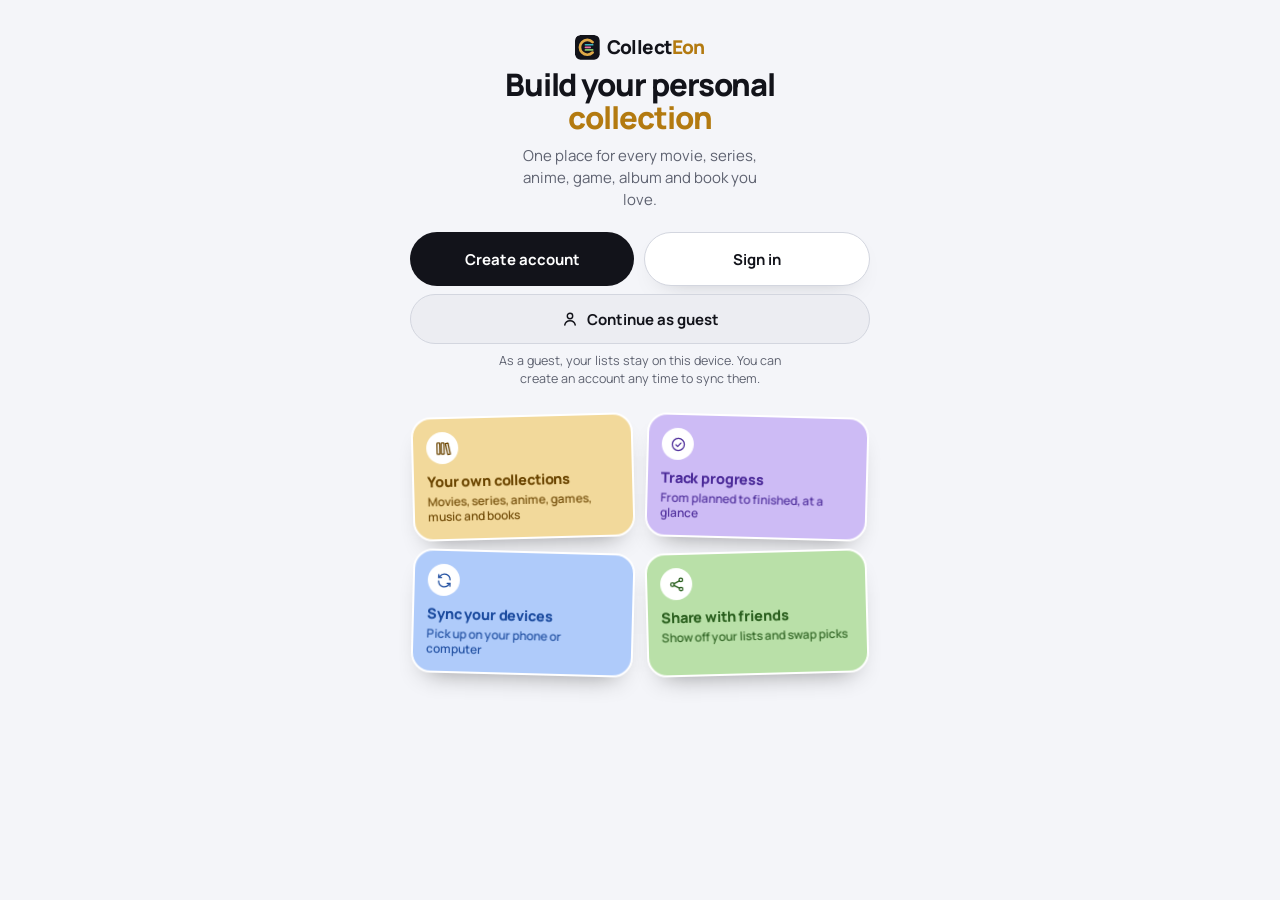
==== commit ca7c2b4a: "Profile: Sign out moves up, right below Settings, in the same card Co-Authored-By: Claude Opus 5.5 <" ====
--- a/app.html
+++ b/app.html
@@ -14,11 +14,8 @@
 <meta name="application-name" content="CollectEon">
 <meta name="apple-mobile-web-app-title" content="CollectEon">
 <meta name="description" content="CollectEon: one place for every movie, series, anime, game, album and book you love.">
-<link rel="preconnect" href="https://fonts.googleapis.com">
-<link rel="preconnect" href="https://fonts.gstatic.com" crossorigin>
-<link rel="preload" as="style" href="https://fonts.googleapis.com/css2?family=Manrope:wght@400;500;600;700;800&display=swap">
-<link href="https://fonts.googleapis.com/css2?family=Manrope:wght@400;500;600;700;800&display=swap" rel="stylesheet" media="print" onload="this.media='all'">
-<noscript><link href="https://fonts.googleapis.com/css2?family=Manrope:wght@400;500;600;700;800&display=swap" rel="stylesheet"></noscript>
+<link rel="preload" href="/fonts/manrope-latin.woff2" as="font" type="font/woff2" crossorigin>
+<link rel="stylesheet" href="/fonts/manrope.css">
 <style>
 :root{
   --bg:#F4F5F9; --surface:#FFFFFF; --ink:#12131A; --muted:#5E6270; --line:#DADCE3; --chip:#ECEDF2;
@@ -322,6 +319,10 @@
 .suggest-text{flex:1;min-width:0}
 .suggest-title{display:block;font-size:14px;font-weight:600;white-space:nowrap;overflow:hidden;text-overflow:ellipsis}
 .suggest-year{display:block;font-size:12px;color:var(--muted)}
+.suggest-note{display:flex;align-items:center;gap:8px;margin:0;padding:10px 10px 8px;font-size:13px;font-weight:600;color:var(--muted)}
+.suggest-note .spin{width:14px;height:14px;flex:0 0 auto}
+.suggest-skel,.suggest-skel:hover{cursor:default;background:none}
+.suggest-skel .skel-line{height:9px}
 
 .item-list{margin-top:14px;display:flex;flex-direction:column;gap:10px}
 .item-row{background:var(--surface);border-radius:20px;padding:8px 10px 8px 8px;display:flex;align-items:center;gap:10px}
@@ -1023,6 +1024,12 @@
 .sr-ic{width:36px;height:36px;border-radius:12px;background:var(--t1);color:var(--deep);display:flex;align-items:center;justify-content:center;flex:0 0 auto}
 .sr-ic svg{width:18px;height:18px}
 .prof-sec .home-sec-head{margin-bottom:10px}
+/* Profile: Settings and Sign out rows near the top, in one card */
+.prof-links{margin-top:20px}
+.prof-links .sr-ic{background:var(--chip);color:var(--ink)}
+.prof-links .sr-text{flex:1;min-width:0;display:flex;flex-direction:column;gap:2px}
+.prof-out{cursor:pointer}
+.prof-out:disabled{opacity:.6}
 /* ==================== Premium look, Oct 2026: cover art first, fewer frames (computer layout) ==================== */
 @media (min-width:1000px){
   /* Wider canvas for Home and Collections */
@@ -1362,13 +1369,15 @@
   #home-stats-card .cat-bar .bar{background:rgba(255,255,255,.08)!important}
 
   /* Pinned: cards with the poster of the list behind */
-  .pin-card{position:relative;overflow:hidden;flex:0 0 210px!important;min-height:124px;justify-content:flex-end;padding:15px!important;border-radius:22px!important;
-    color:#fff!important;background:#15161c!important;box-shadow:0 20px 34px -24px rgba(10,12,18,.8)}
+  /* Compact, two and a bit side by side; a thin light frame keeps them apart from a dark background */
+  .pin-card{position:relative;overflow:hidden;flex:0 0 152px!important;min-height:100px;justify-content:flex-end;gap:6px!important;padding:12px!important;border-radius:18px!important;
+    color:#fff!important;background:#15161c!important;border:1px solid rgba(255,255,255,.14)!important;box-shadow:0 14px 26px -16px rgba(0,0,0,.85)}
+  .pin-card > svg{width:17px!important;height:17px!important}
   .pin-card::before{content:"";position:absolute;inset:-20px;z-index:0;background-image:var(--cover-img, none);background-size:cover;background-position:center 25%}
   .pin-card::after{content:"";position:absolute;inset:0;z-index:0;background:linear-gradient(to top, rgba(8,9,13,.92) 10%, rgba(8,9,13,.3) 75%, rgba(8,9,13,.1))}
   .pin-card > *{position:relative;z-index:1}
-  .pin-card .pc-name{color:#fff!important;font-size:16px!important}
-  .pin-card .pc-prog{color:rgba(255,255,255,.75)}
+  .pin-card .pc-name{color:#fff!important;font-size:14.5px!important}
+  .pin-card .pc-prog{color:rgba(255,255,255,.75);font-size:11.5px!important}
   .pin-card .bar{background:rgba(255,255,255,.18)!important}
   .pin-card > svg{color:#fff;opacity:.85}
 
@@ -1497,6 +1506,8 @@
   #folder-select-wrap .select-trigger{gap:8px;padding:0 10px 0 7px}
   #folder-select-wrap .select-trigger-icon{width:30px;height:30px}
   #folder-select-wrap .select-chevron{width:16px;height:16px;padding:0;background:none}
+  /* The menu may be wider than the slim button, so names, counts and the check fit on one line */
+  #folder-menu{right:auto;min-width:100%;width:max-content;max-width:calc(100vw - 44px)}
 }
 /* ---- Title page opened full screen (phone, and computer when opened from Home or search): poster-lit header ---- */
 #screen-item .item-band{background:#0f1016;overflow:hidden;isolation:isolate}
@@ -1891,13 +1902,13 @@
     </section>
 
     <!-- SETTINGS -->
-    <!-- PROFILE (tab): who you are and your stats. Settings open from the gear. -->
+    <!-- PROFILE (tab): who you are and your stats. Settings open from the Settings row. -->
     <section class="screen has-tabs" id="screen-profile" hidden>
       <div class="scroll">
         <div class="topbar">
           <span class="spacer"></span>
           <h1 class="crumb">Profile</h1>
-          <button class="roundbtn" id="prof-gear" type="button" aria-label="Settings"><svg viewBox="0 0 24 24" fill="none" stroke="currentColor" stroke-width="1.9" stroke-linecap="round" stroke-linejoin="round" aria-hidden="true"><path d="M10.3 4.3c.4-1.7 3-1.7 3.4 0a1.7 1.7 0 0 0 2.6 1.1c1.5-.9 3.3.8 2.4 2.4a1.7 1.7 0 0 0 1 2.5c1.8.4 1.8 3 0 3.4a1.7 1.7 0 0 0-1 2.6c.9 1.5-.9 3.3-2.4 2.4a1.7 1.7 0 0 0-2.6 1c-.4 1.8-3 1.8-3.4 0a1.7 1.7 0 0 0-2.5-1c-1.6.9-3.3-.9-2.4-2.4a1.7 1.7 0 0 0-1.1-2.6c-1.7-.4-1.7-3 0-3.4a1.7 1.7 0 0 0 1.1-2.5c-.9-1.6.8-3.3 2.4-2.4a1.7 1.7 0 0 0 2.5-1.1z"/><circle cx="12" cy="12" r="3"/></svg></button>
+          <span class="spacer"></span>
         </div>
         <div id="prof-body"></div>
       </div>
@@ -2140,7 +2151,7 @@
   </div>
 </div>
 <script>/* Translations (English is in the code itself) */
-window.CE_I18N = {"uk":{"Nothing was deleted.":"Нічого не видалено.","Couldn't reach Apple. Nothing was deleted. Please try again.":"Не вдалося зв’язатися з Apple. Нічого не видалено. Спробуйте ще раз.","Couldn't reach Apple":"Не вдалося зв’язатися з Apple","Nothing was deleted. You can try again, or delete your account now and remove CollectEon from Sign in with Apple yourself afterwards.":"Нічого не видалено. Можна спробувати ще раз або видалити акаунт зараз, а потім самостійно прибрати CollectEon із «Вхід з Apple».","Delete anyway":"Усе одно видалити","Try again":"Спробувати ще раз","Your account was deleted":"Ваш акаунт видалено","To finish, remove CollectEon from Sign in with Apple in your Apple Account settings (on iPhone: Settings → your name).":"Щоб завершити, приберіть CollectEon із «Вхід з Apple» у налаштуваннях акаунта Apple (на iPhone: Параметри → ваше ім’я).","Some of your latest changes or photos haven't reached your account yet. If you sign out now, they'll be lost.":"Деякі останні зміни або фото ще не потрапили в акаунт. Якщо вийти зараз, їх буде втрачено.","Date added":"Дата додавання","Date watched":"Дата перегляду","Clear date":"Очистити дату","My score: {n}":"Моя оцінка: {n}","Rename":"Перейменувати","Rename collection":"Перейменувати колекцію","Renamed to \"{name}\"":"Перейменовано на «{name}»","Add title":"Додати назву","From @{user}":"Від @{user}","+1 episode":"+1 серія","Build your personal <span>collection</span>":"Створіть свою особисту <span>колекцію</span>","One place for every movie, series, anime, game, album and book you love.":"Одне місце для всіх фільмів, серіалів, аніме, ігор, альбомів і книжок, які ви любите.","Create account":"Створити акаунт","Sign in":"Увійти","Continue as guest":"Продовжити як гість","As a guest, your lists stay on this device. You can create an account any time to sync them.":"Як гість ви зберігаєте списки лише на цьому пристрої. Створіть акаунт будь-коли, щоб синхронізувати їх.","Welcome back":"З поверненням","Pick up where you <span>left off</span>":"Продовжте з того <span>місця, де зупинилися</span>","Start a collection":"Нова колекція","Pinned":"Закріплені","Continue":"Продовжити","Up next":"Заплановано","Pick for me":"Обери за мене","Last updated":"Останні зміни","Your stats":"Моя статистика","finished this month":"завершено цього місяця","finished in total":"завершено загалом","in progress":"у процесі","Game details and images from":"Дані та зображення ігор від","Back":"Назад","New collection":"Нова колекція","How to add titles":"Як додавати назви","Autofill":"Автозаповнення","Manual":"Вручну","Category":"Категорія","Choose a category":"Оберіть категорію","Name it":"Назва","Collection name":"Назва колекції","Create collection":"Створити колекцію","Collections":"Колекції","All collections":"Усі колекції","No collections yet.":"Колекцій поки немає.","Share this list":"Поділитися списком","Delete collection":"Видалити колекцію","Collection":"Колекція","Search a title to add":"Знайдіть назву, щоб додати","Add and look up info":"Додати й знайти інформацію","Close search":"Закрити пошук","View":"Вигляд","List view":"Список","Cover grid view":"Сітка обкладинок","Filter by status":"Фільтр за статусом","More filters":"Інші фільтри","No titles yet.":"Поки нічого немає.","Add":"Додати","Edit details":"Редагувати","Delete item":"Видалити","Official":"Офіційна","Yours":"Моя статистика","My score":"Моя оцінка","Status":"Статус","Season":"Сезон","Episode":"Серія","Next episode":"Наступна серія","My playtime":"Мій час у грі","hours":"год","Your notes":"Ваші нотатки","Done":"Готово","Add a personal note…":"Додайте особисту нотатку…","Up to 1,000 characters":"До 1000 символів","Cancel":"Скасувати","Add item":"Додати","Choose a cover photo":"Оберіть обкладинку","Upload photo":"Завантажити фото","Remove photo":"Видалити фото","Title":"Назва","Type":"Тип","Save":"Зберегти","Enter your email and we'll send you a sign-in code.":"Введіть email, і ми надішлемо код для входу.","Continue with Google":"Продовжити з Google","Continue with Apple":"Продовжити з Apple","or use email":"або через email","Email":"Електронна пошта","you@example.com":"you@example.com","Send code":"Надіслати код","No password needed. If you're new, this creates your free account.":"Пароль не потрібен. Якщо ви тут уперше, буде створено безкоштовний акаунт.","By continuing, you agree to our <a href=\"https://collecteon.net/terms\" target=\"_blank\" rel=\"noopener\">Terms of Use</a> and <a href=\"https://collecteon.net/privacy\" target=\"_blank\" rel=\"noopener\">Privacy Policy</a>.":"Продовжуючи, ви погоджуєтеся з нашими <a href=\"https://collecteon.net/terms\" target=\"_blank\" rel=\"noopener\">Умовами використання</a> та <a href=\"https://collecteon.net/privacy\" target=\"_blank\" rel=\"noopener\">Політикою конфіденційності</a>.","Code":"Код","Resend code":"Надіслати код ще раз","Use a different email":"Інший email","Can't find it? Check your spam folder. The code works for 1 hour.":"Не бачите листа? Перевірте спам. Код дійсний 1 годину.","Choose your username":"Оберіть ім’я користувача","It's how people see who made a list you share with them. You can change it later in Settings.":"Так люди бачитимуть, хто створив список, яким ви поділилися. Його можна змінити пізніше в налаштуваннях.","Username":"Ім’я користувача","yourname":"vashe_imya","3–20 characters: letters, numbers, dots and underscores.":"3–20 символів: латинські літери, цифри, крапки й підкреслення.","Settings":"Налаштування","Appearance":"Тема","System":"Система","Light":"Світла","Dark":"Темна","Language":"Мова","Account":"Акаунт","About":"Про застосунок","Your collections are saved on this device, and in your account when you're signed in.":"Ваші колекції зберігаються на цьому пристрої, а коли ви ввійшли — ще й в акаунті.","Support":"Підтримка","Privacy policy":"Політика конфіденційності","Data sources":"Джерела даних","Movies, series and anime":"Фільми, серіали та аніме","This product uses the TMDB API but is not endorsed or certified by TMDB.":"Цей продукт використовує TMDB API, але не схвалений і не сертифікований TMDB.","Games":"Ігри","Game details and images from RAWG.":"Дані та зображення ігор від RAWG.","Your collections":"Ваші колекції","Main":"Головне","Home":"Головна","Open details":"Відкрити деталі","Share list":"Поділитися списком","Pin to top":"Закріпити","How do you want to add titles?":"Як ви хочете додавати назви?","Search a title and its poster and details fill in for you. For movies, series, anime and games.":"Знайдіть назву — постер і деталі заповняться самі. Для фільмів, серіалів, аніме та ігор.","Type in each title and its details yourself. Works for every category.":"Вводите кожну назву й деталі самостійно. Підходить для будь-якої категорії.","Share with a link":"Поділитися посиланням","Anyone with the link can see the titles, statuses and your scores. Your notes stay private.":"Будь-хто з посиланням бачитиме назви, статуси й ваші оцінки. Нотатки залишаться приватними.","Show my notes":"Показати мої нотатки","Your personal notes appear under each title on the shared page.":"Ваші нотатки з’являться під кожною назвою на сторінці списку.","Copy link":"Скопіювати посилання","Share…":"Поділитися…","How about this one?":"Може, оце?","Pick again":"Обрати ще раз","Start it":"Почати","Not now":"Не зараз","Delete collection?":"Видалити колекцію?","Report this list":"Поскаржитися на список","Delete":"Видалити","Undo":"Скасувати","Movie":"Фільм","Movies":"Фільми","Director":"Режисер","Planned":"Заплановано","In progress":"У процесі","Watched":"Переглянуто","Dropped":"Покинуто","Series":"Серіали","Creator":"Автор","Anime":"Аніме","Studio":"Студія","Watching":"Дивлюся","Completed":"Пройдено","Music":"Музика","Artist":"Виконавець","Listening":"Слухаю","Listened":"Прослухано","Books":"Книжки","Author":"Автор","Reading":"Читаю","Read":"Прочитано","Song":"Пісня","Multiplayer":"Мультиплеєр","{done} of {total} {status}":"{done} з {total} — {status}","Rating":"Рейтинг","e.g. 8.6":"напр., 8.6","Year":"Рік","e.g. 2014":"напр., 2014","Runtime":"Тривалість","e.g. 2h 49m":"напр., 2 год 49 хв","e.g. Christopher Nolan":"напр., Крістофер Нолан","Genre":"Жанр","e.g. Sci-fi, Drama":"напр., фантастика, драма","e.g. 8.7":"напр., 8.7","e.g. 2023":"напр., 2023","Format":"Формат","e.g. TV series or Film":"напр., серіал або фільм","Length":"Тривалість","e.g. 28 episodes":"напр., 28 серій","e.g. Madhouse":"напр., Madhouse","e.g. Fantasy, Adventure":"напр., фентезі, пригоди","e.g. 9.0":"напр., 9.0","e.g. 2019":"напр., 2019","Seasons & episodes":"Сезони й серії","e.g. 5 seasons, 62 episodes":"напр., 5 сезонів, 62 серії","e.g. Phoebe Waller-Bridge":"напр., Фібі Воллер-Бридж","e.g. Comedy":"напр., комедія","e.g. 4.4":"напр., 4.4","e.g. FromSoftware":"напр., FromSoftware","e.g. RPG":"напр., RPG","e.g. Radiohead":"напр., Radiohead","e.g. 1997":"напр., 1997","From album":"З альбому","e.g. OK Computer":"напр., OK Computer","e.g. Alt rock":"напр., альтернативний рок","e.g. Ursula K. Le Guin":"напр., Урсула Ле Ґуїн","e.g. 1969":"напр., 1969","Pages":"Сторінки","e.g. 304":"напр., 304","e.g. Science fiction":"напр., наукова фантастика","Action":"Бойовик","Adventure":"Пригоди","Animation":"Анімація","Biography":"Біографія","Comedy":"Комедія","Crime":"Кримінал","Documentary":"Документальний","Drama":"Драма","Family":"Сімейний","Fantasy":"Фентезі","History":"Історія","Horror":"Жахи","Musical":"Мюзикл","Mystery":"Детектив","Romance":"Мелодрама","Sci-fi":"Фантастика","Sport":"Спорт","Thriller":"Трилер","War":"Воєнний","Western":"Вестерн","Kids":"Дитячий","Reality":"Реаліті","Sitcom":"Ситком","Isekai":"Ісекай","Mecha":"Меха","Psychological":"Психологічний","Shoujo":"Сьодзьо","Shounen":"Сьонен","Slice of life":"Повсякденність","Sports":"Спорт","Supernatural":"Надприродне","Fighting":"Файтинг","Indie":"Інді","MMO":"MMO","Platformer":"Платформер","Puzzle":"Головоломка","Racing":"Перегони","RPG":"RPG","Shooter":"Шутер","Simulation":"Симулятор","Strategy":"Стратегія","Survival":"Виживання","Alt rock":"Альтернативний рок","Classical":"Класика","Country":"Кантрі","Electronic":"Електроніка","Folk":"Фолк","Hip hop":"Хіп-хоп","Jazz":"Джаз","Metal":"Метал","Pop":"Поп","Punk":"Панк","R&B":"R&B","Rock":"Рок","Soul":"Соул","Soundtrack":"Саундтрек","Classics":"Класика","Comics":"Комікси","Fiction":"Художня література","Memoir":"Мемуари","Non-fiction":"Нон-фікшн","Poetry":"Поезія","Science fiction":"Наукова фантастика","Self-help":"Саморозвиток","Young adult":"Підліткова література","Your account":"Ваш акаунт","Guest":"Гість","Saved on this device only":"Збережено лише на цьому пристрої","Syncing…":"Синхронізація…","Offline · will sync later":"Офлайн · синхронізується пізніше","Sync paused · retrying":"Синхронізацію призупинено · повторна спроба","Synced · {when}":"Синхронізовано · {when}","Synced":"Синхронізовано","Open settings":"Відкрити налаштування","Fetching info…":"Завантаження…","Lookup not set up yet":"Пошук ще не налаштовано","No match found":"Нічого не знайдено","Couldn’t fetch info":"Не вдалося отримати інформацію","from {album}":"з альбому {album}","Your own collections":"Ваші власні колекції","Movies, series, anime, games, music and books":"Фільми, серіали, аніме, ігри, музика й книжки","Track progress":"Відстежуйте прогрес","From planned to finished, at a glance":"Від планів до завершення — з одного погляду","Sync your devices":"Синхронізуйте пристрої","Pick up on your phone or computer":"Продовжуйте на телефоні чи комп’ютері","Share with friends":"Діліться з друзями","Show off your lists and swap picks":"Показуйте свої списки й обмінюйтеся порадами","Good morning":"Доброго ранку","Good afternoon":"Добрий день","Good evening":"Добрий вечір","What's <span>next?</span>":"Що <span>далі?</span>","No items yet":"Поки порожньо","{done} of {total} finished":"Завершено {done} з {total}","Marked {status}":"Статус: {status}","Edited":"Змінено","Added":"Додано","Just now":"Щойно","{n}m ago":"{n} хв тому","{n}h ago":"{n} год тому","Yesterday":"Учора","{n}d ago":"{n} дн. тому","From {name}":"З колекції «{name}»","Your {n} collections on this device will be kept either way. Create an account or sign in to sync them to your other devices.":{"one":"Ваша {n} колекція на цьому пристрої залишиться в будь-якому разі. Створіть акаунт або ввійдіть, щоб синхронізувати її з іншими пристроями.","few":"Ваші {n} колекції на цьому пристрої залишаться в будь-якому разі. Створіть акаунт або ввійдіть, щоб синхронізувати їх з іншими пристроями.","many":"Ваші {n} колекцій на цьому пристрої залишаться в будь-якому разі. Створіть акаунт або ввійдіть, щоб синхронізувати їх з іншими пристроями.","other":"Ваші {n} колекції на цьому пристрої залишаться в будь-якому разі. Створіть акаунт або ввійдіть, щоб синхронізувати їх з іншими пристроями."},"Add a title":"Додати назву","How do you want to add it?":"Як ви хочете це додати?","Search for it, and its poster and details fill in for you.":"Знайдіть — постер і деталі заповняться самі.","Type in the title and its details yourself.":"Введіть назву й деталі самостійно.","Manual only":"Лише вручну","Search a title and its details fill in for you. Music and books are manual only.":"Знайдіть назву — деталі заповняться самі. Музика й книжки — лише вручну.","You'll type in each title and its details yourself.":"Ви вводитимете кожну назву й деталі самостійно.","Search results from <strong>RAWG</strong>":"Результати пошуку від <strong>RAWG</strong>","Search a game to add":"Знайдіть гру, щоб додати","Search a series to add":"Знайдіть серіал, щоб додати","Search an anime to add":"Знайдіть аніме, щоб додати","Search a movie to add":"Знайдіть фільм, щоб додати","All":"Усі","Sort & filter":"Сортування й фільтри","Sort by":"Сортувати","Nothing here yet. Tap Add to add your first book.":"Тут поки порожньо. Натисніть «Додати», щоб додати першу книжку.","Nothing here yet. Tap Add to add your first album or song.":"Тут поки порожньо. Натисніть «Додати», щоб додати перший альбом чи пісню.","No titles yet. Tap Add to search for one, or fill it in yourself.":"Поки нічого немає. Натисніть «Додати», щоб знайти назву або заповнити її самостійно.","Status: {status}. Change status":"Статус: {status}. Змінити статус","Nothing matches these filters.":"За цими фільтрами нічого немає.","Clear filters":"Скинути фільтри","Default order":"Типовий порядок","Highest rated first":"Спершу з вищою оцінкою","Lowest rated first":"Спершу з нижчою оцінкою","Any playtime":"Будь-який час гри","Under 10 h":"До 10 год","10 to 30 h":"10–30 год","30 to 100 h":"30–100 год","100 h or more":"100 год і більше","Not set":"Не вказано","Sort by your rating":"Сортувати за вашою оцінкою","My rating":"Моя оцінка","Filter by your playtime":"Фільтр за часом гри","Playtime":"Час гри","Rating: high to low":"Оцінка: від вищої","Rating: low to high":"Оцінка: від нижчої","Removed \"{name}\"":"Видалено «{name}»","Delete \"{name}\"?":"Видалити «{name}»?","This removes the collection and {n} items in it. You'll have a few seconds to undo right after.":{"one":"Буде видалено колекцію і {n} елемент у ній. Відразу після цього кілька секунд можна буде скасувати дію.","few":"Буде видалено колекцію і {n} елементи в ній. Відразу після цього кілька секунд можна буде скасувати дію.","many":"Буде видалено колекцію і {n} елементів у ній. Відразу після цього кілька секунд можна буде скасувати дію.","other":"Буде видалено колекцію і {n} елемента в ній. Відразу після цього кілька секунд можна буде скасувати дію."},"Deleted \"{name}\"":"Видалено «{name}»","{n} over the limit":"Перевищено на {n}","Limit reached":"Досягнуто ліміту","{n} left":"Залишилося {n}","Saved":"Збережено","Saving…":"Збереження…","Not saved. Device storage is full":"Не збережено. Пам’ять пристрою заповнена","Season {n}":"Сезон {n}","S{s} · E{e} of {total}":"Сез. {s} · сер. {e} з {total}","S{s} · E{e}":"Сез. {s} · сер. {e}","Choose":"Обрати","Episode {n}":"Серія {n}","Not started":"Не розпочато","Start":"Почати","Last episode":"Остання серія","{n} episodes":{"one":"{n} серія","few":"{n} серії","many":"{n} серій","other":"{n} серії"},"Clear episode":"Очистити серію","Season {n} · episode":"Сезон {n} · серія","{n} episodes in this season":{"one":"{n} серія в цьому сезоні","few":"{n} серії в цьому сезоні","many":"{n} серій у цьому сезоні","other":"{n} серії в цьому сезоні"},"{n} seasons":{"one":"{n} сезон","few":"{n} сезони","many":"{n} сезонів","other":"{n} сезону"},"{source} rating":"Рейтинг {source}","Unknown":"Невідомо","{n} h":"{n} год","No details yet. Tap the pencil at the top to add them.":"Деталей поки немає. Натисніть олівець угорі, щоб додати їх.","Details":"Деталі","Song from {album}":"Пісня з альбому {album}","Song, no status":"Пісня, без статусу","Tap the pencil at the top to fill them in yourself.":"Натисніть олівець угорі, щоб заповнити їх самостійно.","Fetching official info…":"Завантаження офіційної інформації…","Automatic details aren’t set up for this category yet.":"Автоматичні деталі для цієї категорії ще не налаштовано.","No match found for \"{title}\". Check the spelling, or it may not be listed.":"Нічого не знайдено для «{title}». Перевірте написання — або цієї назви немає в базі.","Couldn’t reach the database just now. <a href=\"#\" id=\"item-retry\">Try again</a>, or tap the pencil at the top to fill them in yourself.":"Не вдалося зв’язатися з базою даних. <a href=\"#\" id=\"item-retry\">Спробуйте ще раз</a> або натисніть олівець угорі, щоб заповнити все самостійно.","Game details and images from <strong>RAWG</strong>":"Дані та зображення ігор від <strong>RAWG</strong>","Details and images from <strong>TMDB</strong>":"Дані та зображення від <strong>TMDB</strong>","Add a book":"Додати книжку","Add music":"Додати музику","Add a game":"Додати гру","Add a series":"Додати серіал","Add an anime":"Додати аніме","Add a movie":"Додати фільм","Save changes":"Зберегти зміни","Add to collection":"Додати до колекції","Show genres":"Показати жанри","Album":"Альбом","Single player":"Одиночна гра","Songs don't have a status. Add the album it's from below.":"Пісні не мають статусу. Нижче вкажіть альбом, з якого вона.","Multiplayer games are played online, so they don't have a status.":"У мультиплеєрні ігри грають онлайн, тож статусу вони не мають.","Change photo":"Змінити фото","This photo couldn't be opened. Try a JPG or PNG image.":"Не вдалося відкрити це фото. Спробуйте JPG або PNG.","The photo couldn't be saved on this device. Try a smaller image.":"Не вдалося зберегти фото на цьому пристрої. Спробуйте менше зображення.","No collections yet. Start your first one.":"Колекцій поки немає. Створіть першу.","No {kind} lists yet.":"У категорії «{Kind}» поки немає списків.","New {kind} list":"Новий список: {Kind}","Options for this collection":"Параметри колекції","Options for {name}":"Параметри для «{name}»","{n} items":{"one":"{n} елемент","few":"{n} елементи","many":"{n} елементів","other":"{n} елемента"},"Unpin":"Відкріпити","Sharing options":"Параметри доступу","Pinned \"{name}\"":"Закріплено «{name}»","Unpinned \"{name}\"":"Відкріплено «{name}»","Signed in":"Ви ввійшли","Offline. Changes will sync when you're back online":"Офлайн. Зміни синхронізуються, щойно ви будете онлайн","Couldn't sync just now. We'll keep trying":"Не вдалося синхронізувати. Спробуємо ще","Ready to sync":"Готово до синхронізації","Change username":"Змінити ім’я користувача","Choose a username":"Обрати ім’я користувача","Change your username":"Змініть ім’я користувача","Pick a username first. It's how people see who made the list you share.":"Спершу оберіть ім’я користувача. Так люди бачитимуть, хто створив список, яким ви поділилися.","Your shared links keep working after you change it.":"Ваші посилання працюватимуть і після зміни.","@{name} is available.":"@{name} вільне.","Share “{name}”":"Поділитися «{name}»","{n} titles":{"one":"{n} назва","few":"{n} назви","many":"{n} назв","other":"{n} назви"},"Anyone with the link can see the titles, statuses and your scores.":"Будь-хто з посиланням бачитиме назви, статуси й ваші оцінки.","Your notes are shown too.":"Ваші нотатки теж буде видно.","Your notes stay private.":"Ваші нотатки залишаться приватними.","Turning sharing off makes this link stop working.":"Якщо вимкнути доступ, це посилання перестане працювати.","Copied ✓":"Скопійовано ✓","{name} on CollectEon":"«{name}» у CollectEon","My {kind} list on CollectEon":"Мій список «{Kind}» у CollectEon","Add “{name}”?":"Додати «{name}»?","This copies {n} titles from @{user} into a new list of your own. Their scores and statuses aren't copied.":{"one":"Буде скопійовано {n} назву від @{user} у ваш новий список. Їхні оцінки й статуси не копіюються.","few":"Буде скопійовано {n} назви від @{user} у ваш новий список. Їхні оцінки й статуси не копіюються.","many":"Буде скопійовано {n} назв від @{user} у ваш новий список. Їхні оцінки й статуси не копіюються.","other":"Буде скопійовано {n} назви від @{user} у ваш новий список. Їхні оцінки й статуси не копіюються."},"Added “{name}” to your collections.":"«{name}» додано до ваших колекцій.","Create your account":"Створіть акаунт","Check your email":"Перевірте пошту","We sent a code to {email}. Enter it below to sign in.":"Ми надіслали код на {email}. Введіть його нижче, щоб увійти.","Resend code in {n}s":"Надіслати код ще раз через {n} с","Please wait {n} seconds before asking for another code.":"Зачекайте {n} с, перш ніж просити новий код.","Sending…":"Надсилання…","Checking…":"Перевірка…","We sent a new code to {email}.":"Ми надіслали новий код на {email}.","Not enough space on this device to save. Remove some photos and try again.":"На цьому пристрої замало місця для збереження. Видаліть кілька фото й спробуйте ще раз.","Your collections on this device are now saved to your account.":"Колекції з цього пристрою тепер збережено у вашому акаунті.","You're signed out.":"Ви вийшли з акаунта.","Deleting your account…":"Видалення акаунта…","Couldn't delete your account right now. Check your connection and try again.":"Зараз не вдалося видалити акаунт. Перевірте з’єднання й спробуйте ще раз.","Your account and its data were deleted.":"Ваш акаунт і його дані видалено.","All data on this device was deleted.":"Усі дані на цьому пристрої видалено.","Username saved.":"Ім’я користувача збережено.","Couldn't connect. Check your internet and try again.":"Не вдалося під’єднатися. Перевірте інтернет і спробуйте ще раз.","Sharing is off. The old link no longer works.":"Доступ вимкнено. Старе посилання більше не працює.","This list's name isn't allowed in shared lists. Please create it under another name.":"Назва цього списку недопустима для спільного доступу. Створіть його з іншою назвою.","Link selected. Copy it to share.":"Посилання виділено. Скопіюйте його, щоб поділитися.","Couldn't open the shared list. Check your internet.":"Не вдалося відкрити список. Перевірте інтернет.","That list isn't shared anymore.":"Цим списком більше не діляться.","Couldn't open the shared list. Check your internet and try again.":"Не вдалося відкрити список. Перевірте інтернет і спробуйте ще раз.","That sign-in link has expired. Please sign in again.":"Посилання для входу застаріло. Увійдіть ще раз.","Sign out?":"Вийти?","Your collections stay safe in your account. They'll be removed from this device until you sign in again.":"Ваші колекції в безпеці у вашому акаунті. З цього пристрою їх буде прибрано, доки ви знову не ввійдете.","Sign out":"Вийти","Some changes haven't synced":"Деякі зміни не синхронізовано","You seem to be offline, so your latest changes haven't reached your account yet. If you sign out now, they'll be lost.":"Схоже, ви офлайн, тож останні зміни ще не потрапили в акаунт. Якщо вийти зараз, їх буде втрачено.","Sign out anyway":"Усе одно вийти","Delete your account?":"Видалити акаунт?","This permanently deletes your account and all your collections, items and photos on every device. It can't be undone.":"Це назавжди видалить ваш акаунт і всі колекції, елементи та фото на всіх пристроях. Скасувати це неможливо.","Delete account":"Видалити акаунт","Delete all data on this device?":"Видалити всі дані на цьому пристрої?","This removes all your collections, items, covers and notes from this device. It can't be undone.":"Буде видалено всі ваші колекції, елементи, обкладинки й нотатки з цього пристрою. Скасувати це неможливо.","Delete everything":"Видалити все","Sign in to share":"Увійдіть, щоб поділитися","Sharing a list needs a free account, so your list can be seen from a link. Your lists on this device come with you.":"Щоб ділитися списками, потрібен безкоштовний акаунт — тоді список можна відкрити за посиланням. Списки з цього пристрою перейдуть з вами.","Add list":"Додати список","Someone just took that username. Please pick another.":"Хтось щойно зайняв це ім’я. Оберіть інше.","That username isn't allowed. Please pick another.":"Таке ім’я недопустиме. Оберіть інше.","Still connecting. Please try again in a moment.":"Ще з’єднуємося. Спробуйте за мить.","Sign-in needs an internet connection.":"Для входу потрібне з’єднання з інтернетом.","Please enter a valid email address.":"Введіть правильну адресу email.","Enter the full code from the email.":"Введіть повний код із листа.","That's your current username.":"Це ваше поточне ім’я користувача.","That username isn't available. Try another.":"Це ім’я зайняте. Спробуйте інше.","Couldn't check right now. You can still try.":"Зараз не вдалося перевірити. Ви все одно можете спробувати.","It's free. Enter your email and we'll send you a code. No password needed.":"Це безкоштовно. Введіть email, і ми надішлемо код. Пароль не потрібен.","Avg playtime":"Сер. час гри","At least 3 characters.":"Щонайменше 3 символи.","At most 20 characters.":"Щонайбільше 20 символів.","Only letters, numbers, dots and underscores.":"Лише латинські літери, цифри, крапки й підкреслення.","Start and end with a letter or number.":"Має починатися й закінчуватися літерою або цифрою.","No two dots or underscores in a row.":"Без двох крапок чи підкреслень поспіль.","No connection. Check your internet and try again.":"Немає з’єднання. Перевірте інтернет і спробуйте ще раз.","We couldn't confirm you're not a robot. Check your internet and try again.":"Не вдалося підтвердити, що ви не робот. Перевірте інтернет і спробуйте ще раз.","That code is incorrect or has expired. Check it, or tap Resend code.":"Код неправильний або застарів. Перевірте його або натисніть «Надіслати код ще раз».","Too many attempts. Please wait a minute and try again.":"Забагато спроб. Зачекайте хвилину й спробуйте ще раз.","New accounts can't be created right now. Please try again later.":"Нові акаунти зараз створити не можна. Спробуйте пізніше.","This sign-in option isn't switched on yet.":"Цей спосіб входу ще не ввімкнено.","Something went wrong. Please try again.":"Щось пішло не так. Спробуйте ще раз.","Connecting…":"З’єднання…","Your account options will appear in a moment.":"Параметри акаунта з’являться за мить.","Sign-in unavailable":"Вхід недоступний","It needs an internet connection. Your collections still work on this device.":"Потрібне з’єднання з інтернетом. Колекції на цьому пристрої й далі працюють.","Delete all data on this device":"Видалити всі дані на цьому пристрої","Sync across your devices":"Синхронізуйте пристрої","Create a free account to keep your collections, covers and notes on your phone and computer. Anything already on this device comes with you.":"Створіть безкоштовний акаунт, щоб колекції, обкладинки й нотатки були і на телефоні, і на комп’ютері. Усе, що вже є на цьому пристрої, перейде з вами.","Sign in or create account":"Увійти або створити акаунт","Terms of Use":"Умови використання","Privacy Policy":"Політика конфіденційності","Add a cover":"Додати обкладинку","Sync now":"Синхронізувати","Not the right one?":"Не та назва?","Search again":"Знайти іншу","Find the right title":"Знайдіть правильну назву","Your status, score and notes stay as they are.":"Статус, оцінка й нотатки залишаться як є.","Searching…":"Пошук…","Nothing found. Try another spelling.":"Нічого не знайдено. Спробуйте інше написання.","Current":"Поточне","Details updated":"Деталі оновлено","Send feedback":"Надіслати відгук","Search":"Пошук","Hide Pinned":"Сховати «Закріплені»","Hide Continue":"Сховати «Продовжити»","Hide Up next":"Сховати «Заплановано»","Hide Last updated":"Сховати «Останні зміни»","Hide Your stats":"Сховати «Моя статистика»","Edit home":"Налаштувати головну","Profile":"Профіль","Home screen":"Головний екран","Choose what you see on Home. Drag to change the order.":"Оберіть, що показувати на головній. Перетягніть, щоб змінити порядок.","In the greeting":"У привітанні","Quick stats line":"Коротка статистика","Finished this month and in progress":"Завершено цього місяця і в процесі","Reset to default":"Скинути до стандартних","Export my lists":"Експортувати мої списки","A spreadsheet file (CSV) with all your titles":"Файл таблиці (CSV) з усіма вашими назвами","Rate CollectEon":"Оцінити CollectEon","Leave a review on the App Store":"Залиште відгук в App Store","Your data":"Ваші дані","<b>{month}</b> finished this month · <b>{prog}</b> in progress":"<b>{month}</b> завершено цього місяця · <b>{prog}</b> у процесі","What you're watching, playing or reading":"Що ви дивитеся, проходите чи читаєте","Planned titles and Pick for me":"Заплановані назви та «Обери за мене»","Your pinned collections":"Ваші закріплені колекції","Your latest changes":"Ваші останні зміни","Totals and progress by category":"Підсумки та прогрес за категоріями","Nothing to show here. Turn sections on in Edit home.":"Тут нічого немає. Увімкніть розділи в «Налаштувати головну».","{name} hidden. Turn it back on in Edit home.":"«{name}» сховано. Увімкнути знову можна в «Налаштувати головну».","Move {name}. Use the up and down arrow keys.":"Перемістити «{name}». Використовуйте стрілки вгору і вниз.","Show {name} on Home":"Показувати «{name}» на головній","Home screen is back to the default.":"Головний екран повернуто до стандартного.","{n} sections":{"one":"{n} розділ","few":"{n} розділи","many":"{n} розділів","other":"{n} розділу"},"{n} collections":{"one":"{n} колекція","few":"{n} колекції","many":"{n} колекцій","other":"{n} колекції"},"{n} shared":{"one":"{n} спільний","few":"{n} спільні","many":"{n} спільних","other":"{n} спільних"},"Mark as {status}":"Позначити: {status}","{title} · {status}":"{title} · {status}","Open profile":"Відкрити профіль","Keep your collection safe":"Збережіть свою колекцію","Add titles to your collections to see your stats here.":"Додайте назви до колекцій, щоб побачити тут статистику.","Shared lists":"Спільні списки","Member since {date}":"З нами з {date}","Your lists are saved on this device only":"Ваші списки збережено лише на цьому пристрої","Public link":"Публічне посилання","There's nothing to export yet.":"Поки що нема чого експортувати.","Status changed":"Статус змінено","Your lists were exported.":"Ваші списки експортовано.","Create a free account to sync your lists across your phone and computer.":"Створіть безкоштовний акаунт, щоб синхронізувати списки між телефоном і комп’ютером.","Date completed":"Дата проходження","Date read":"Дата прочитання","Date listened":"Дата прослуховування","What do you want to collect?":"Що ви хочете збирати?","Details fill in":"Деталі автоматично","Preview":"Попередній перегляд","Details fill in automatically":"Деталі заповнюються автоматично","You type in the details":"Деталі ви вводите самі","My movies":"Мої фільми","My series":"Мої серіали","My anime":"Моє аніме","My games":"Мої ігри","My music":"Моя музика","My books":"Мої книжки","Signing out…":"Вихід…","The connection timed out. Please try again.":"Час з'єднання вичерпано. Спробуйте ще раз.","You were signed out on this device. Sign in again to keep syncing.":"Ви вийшли з акаунта на цьому пристрої. Увійдіть знову, щоб продовжити синхронізацію.","Show all {n}":"Показати всі {n}","Show less":"Показати менше","Search your collections":"Пошук у колекціях","Search lists and titles":"Пошук списків і назв","Nothing matches “{q}”.":"Нічого не знайдено за запитом «{q}»."},"fr":{"Nothing was deleted.":"Rien n’a été supprimé.","Couldn't reach Apple. Nothing was deleted. Please try again.":"Impossible de joindre Apple. Rien n’a été supprimé. Veuillez réessayer.","Couldn't reach Apple":"Impossible de joindre Apple","Nothing was deleted. You can try again, or delete your account now and remove CollectEon from Sign in with Apple yourself afterwards.":"Rien n’a été supprimé. Vous pouvez réessayer, ou supprimer votre compte maintenant et retirer ensuite vous-même CollectEon de « Se connecter avec Apple ».","Delete anyway":"Supprimer quand même","Try again":"Réessayer","Your account was deleted":"Votre compte a été supprimé","To finish, remove CollectEon from Sign in with Apple in your Apple Account settings (on iPhone: Settings → your name).":"Pour terminer, retirez CollectEon de « Se connecter avec Apple » dans les réglages de votre compte Apple (sur iPhone : Réglages → votre nom).","Some of your latest changes or photos haven't reached your account yet. If you sign out now, they'll be lost.":"Certaines de vos dernières modifications ou photos n’ont pas encore atteint votre compte. Si vous vous déconnectez maintenant, elles seront perdues.","Date added":"Ajouté le","Date watched":"Vu le","Clear date":"Effacer la date","My score: {n}":"Ma note : {n}","Rename":"Renommer","Rename collection":"Renommer la collection","Renamed to \"{name}\"":"Renommée en « {name} »","Add title":"Ajouter un titre","From @{user}":"De @{user}","+1 episode":"+1 épisode","Build your personal <span>collection</span>":"Créez votre <span>propre collection</span>","One place for every movie, series, anime, game, album and book you love.":"Un seul endroit pour tous les films, séries, animés, jeux, albums et livres que vous aimez.","Create account":"Créer un compte","Sign in":"Se connecter","Continue as guest":"Continuer en invité","As a guest, your lists stay on this device. You can create an account any time to sync them.":"En tant qu’invité, vos listes restent sur cet appareil. Vous pouvez créer un compte à tout moment pour les synchroniser.","Welcome back":"Bon retour","Pick up where you <span>left off</span>":"Reprenez là où vous <span>vous étiez arrêté</span>","Start a collection":"Commencer une collection","Pinned":"Épinglées","Continue":"Continuer","Up next":"À suivre","Pick for me":"Choisir pour moi","Last updated":"Dernières modifications","Your stats":"Vos statistiques","finished this month":"terminés ce mois-ci","finished in total":"terminés au total","in progress":"en cours","Game details and images from":"Infos et images des jeux :","Back":"Retour","New collection":"Nouvelle collection","How to add titles":"Comment ajouter des titres","Autofill":"Remplissage auto","Manual":"Manuel","Category":"Catégorie","Choose a category":"Choisissez une catégorie","Name it":"Nommez-la","Collection name":"Nom de la collection","Create collection":"Créer la collection","Collections":"Collections","All collections":"Toutes les collections","No collections yet.":"Aucune collection pour l’instant.","Share this list":"Partager cette liste","Delete collection":"Supprimer la collection","Collection":"Collection","Search a title to add":"Cherchez un titre à ajouter","Add and look up info":"Ajouter et chercher les infos","Close search":"Fermer la recherche","View":"Affichage","List view":"Vue liste","Cover grid view":"Vue grille","Filter by status":"Filtrer par statut","More filters":"Autres filtres","No titles yet.":"Aucun titre pour l’instant.","Add":"Ajouter","Edit details":"Modifier","Delete item":"Supprimer l’élément","Official":"Officiel","Yours":"Mes statistiques","My score":"Ma note","Status":"Statut","Season":"Saison","Episode":"Épisode","Next episode":"Épisode suivant","My playtime":"Mon temps de jeu","hours":"heures","Your notes":"Vos commentaires","Done":"Terminé","Add a personal note…":"Ajoutez un commentaire personnel…","Up to 1,000 characters":"Jusqu’à 1 000 caractères","Cancel":"Annuler","Add item":"Ajouter un élément","Choose a cover photo":"Choisir une image de couverture","Upload photo":"Importer une photo","Remove photo":"Retirer la photo","Title":"Titre","Type":"Type","Save":"Enregistrer","Enter your email and we'll send you a sign-in code.":"Saisissez votre e-mail et nous vous enverrons un code de connexion.","Continue with Google":"Continuer avec Google","Continue with Apple":"Continuer avec Apple","or use email":"ou utilisez votre e-mail","Email":"E-mail","you@example.com":"vous@exemple.com","Send code":"Envoyer le code","No password needed. If you're new, this creates your free account.":"Aucun mot de passe nécessaire. Si vous êtes nouveau, cela crée votre compte gratuit.","By continuing, you agree to our <a href=\"https://collecteon.net/terms\" target=\"_blank\" rel=\"noopener\">Terms of Use</a> and <a href=\"https://collecteon.net/privacy\" target=\"_blank\" rel=\"noopener\">Privacy Policy</a>.":"En continuant, vous acceptez nos <a href=\"https://collecteon.net/terms\" target=\"_blank\" rel=\"noopener\">Conditions d’utilisation</a> et notre <a href=\"https://collecteon.net/privacy\" target=\"_blank\" rel=\"noopener\">Politique de confidentialité</a>.","Code":"Code","Resend code":"Renvoyer le code","Use a different email":"Utiliser un autre e-mail","Can't find it? Check your spam folder. The code works for 1 hour.":"Vous ne le trouvez pas ? Vérifiez vos spams. Le code est valable 1 heure.","Choose your username":"Choisissez votre nom d’utilisateur","It's how people see who made a list you share with them. You can change it later in Settings.":"C’est ainsi que les gens voient qui a créé une liste que vous partagez. Vous pourrez le changer plus tard dans les Réglages.","Username":"Nom d’utilisateur","yourname":"votrenom","3–20 characters: letters, numbers, dots and underscores.":"3 à 20 caractères : lettres, chiffres, points et tirets bas.","Settings":"Réglages","Appearance":"Apparence","System":"Système","Light":"Clair","Dark":"Sombre","Language":"Langue","Account":"Compte","About":"À propos","Your collections are saved on this device, and in your account when you're signed in.":"Vos collections sont enregistrées sur cet appareil, et dans votre compte quand vous êtes connecté.","Support":"Assistance","Privacy policy":"Politique de confidentialité","Data sources":"Sources des données","Movies, series and anime":"Films, séries et animés","This product uses the TMDB API but is not endorsed or certified by TMDB.":"Ce produit utilise l’API TMDB mais n’est ni approuvé ni certifié par TMDB.","Games":"Jeux","Game details and images from RAWG.":"Infos et images des jeux : RAWG.","Your collections":"Vos collections","Main":"Principal","Home":"Accueil","Open details":"Ouvrir les détails","Share list":"Partager la liste","Pin to top":"Épingler en haut","How do you want to add titles?":"Comment voulez-vous ajouter des titres ?","Search a title and its poster and details fill in for you. For movies, series, anime and games.":"Cherchez un titre : son affiche et ses détails se remplissent tout seuls. Pour les films, séries, animés et jeux.","Type in each title and its details yourself. Works for every category.":"Saisissez chaque titre et ses détails vous-même. Fonctionne pour toutes les catégories.","Share with a link":"Partager avec un lien","Anyone with the link can see the titles, statuses and your scores. Your notes stay private.":"Toute personne ayant le lien peut voir les titres, les statuts et vos notes. Vos commentaires restent privés.","Show my notes":"Afficher mes commentaires","Your personal notes appear under each title on the shared page.":"Vos commentaires apparaissent sous chaque titre sur la page partagée.","Copy link":"Copier le lien","Share…":"Partager…","How about this one?":"Et celui-ci ?","Pick again":"Choisir à nouveau","Start it":"Commencer","Not now":"Pas maintenant","Delete collection?":"Supprimer la collection ?","Report this list":"Signaler cette liste","Delete":"Supprimer","Undo":"Annuler","Movie":"Film","Movies":"Films","Director":"Réalisation","Planned":"Prévu","In progress":"En cours","Watched":"Vu","Dropped":"Abandonné","Series":"Séries","Creator":"Création","Anime":"Animés","Studio":"Studio","Watching":"En cours","Completed":"Terminé","Music":"Musique","Artist":"Artiste","Listening":"En écoute","Listened":"Écouté","Books":"Livres","Author":"Auteur","Reading":"En lecture","Read":"Lu","Song":"Chanson","Multiplayer":"Multijoueur","{done} of {total} {status}":"{done} sur {total} · {status}","Rating":"Note","e.g. 8.6":"ex. 8.6","Year":"Année","e.g. 2014":"ex. 2014","Runtime":"Durée","e.g. 2h 49m":"ex. 2 h 49 min","e.g. Christopher Nolan":"ex. Christopher Nolan","Genre":"Genre","e.g. Sci-fi, Drama":"ex. Science-fiction, Drame","e.g. 8.7":"ex. 8.7","e.g. 2023":"ex. 2023","Format":"Format","e.g. TV series or Film":"ex. Série TV ou Film","Length":"Durée","e.g. 28 episodes":"ex. 28 épisodes","e.g. Madhouse":"ex. Madhouse","e.g. Fantasy, Adventure":"ex. Fantasy, Aventure","e.g. 9.0":"ex. 9.0","e.g. 2019":"ex. 2019","Seasons & episodes":"Saisons et épisodes","e.g. 5 seasons, 62 episodes":"ex. 5 saisons, 62 épisodes","e.g. Phoebe Waller-Bridge":"ex. Phoebe Waller-Bridge","e.g. Comedy":"ex. Comédie","e.g. 4.4":"ex. 4.4","e.g. FromSoftware":"ex. FromSoftware","e.g. RPG":"ex. RPG","e.g. Radiohead":"ex. Radiohead","e.g. 1997":"ex. 1997","From album":"De l’album","e.g. OK Computer":"ex. OK Computer","e.g. Alt rock":"ex. Rock alternatif","e.g. Ursula K. Le Guin":"ex. Ursula K. Le Guin","e.g. 1969":"ex. 1969","Pages":"Pages","e.g. 304":"ex. 304","e.g. Science fiction":"ex. Science-fiction","Action":"Action","Adventure":"Aventure","Animation":"Animation","Biography":"Biographie","Comedy":"Comédie","Crime":"Policier","Documentary":"Documentaire","Drama":"Drame","Family":"Familial","Fantasy":"Fantasy","History":"Histoire","Horror":"Horreur","Musical":"Comédie musicale","Mystery":"Mystère","Romance":"Romance","Sci-fi":"Science-fiction","Sport":"Sport","Thriller":"Thriller","War":"Guerre","Western":"Western","Kids":"Enfants","Reality":"Téléréalité","Sitcom":"Sitcom","Isekai":"Isekai","Mecha":"Mecha","Psychological":"Psychologique","Shoujo":"Shôjo","Shounen":"Shônen","Slice of life":"Tranche de vie","Sports":"Sports","Supernatural":"Surnaturel","Fighting":"Combat","Indie":"Indé","MMO":"MMO","Platformer":"Plateforme","Puzzle":"Réflexion","Racing":"Course","RPG":"RPG","Shooter":"Tir","Simulation":"Simulation","Strategy":"Stratégie","Survival":"Survie","Alt rock":"Rock alternatif","Classical":"Classique","Country":"Country","Electronic":"Électronique","Folk":"Folk","Hip hop":"Hip-hop","Jazz":"Jazz","Metal":"Metal","Pop":"Pop","Punk":"Punk","R&B":"R&B","Rock":"Rock","Soul":"Soul","Soundtrack":"Bande originale","Classics":"Classiques","Comics":"BD","Fiction":"Fiction","Memoir":"Mémoires","Non-fiction":"Non-fiction","Poetry":"Poésie","Science fiction":"Science-fiction","Self-help":"Développement personnel","Young adult":"Jeunes adultes","Your account":"Votre compte","Guest":"Invité","Saved on this device only":"Enregistré sur cet appareil uniquement","Syncing…":"Synchronisation…","Offline · will sync later":"Hors ligne · synchro plus tard","Sync paused · retrying":"Synchro en pause · nouvel essai","Synced · {when}":"Synchronisé · {when}","Synced":"Synchronisé","Open settings":"Ouvrir les réglages","Fetching info…":"Chargement…","Lookup not set up yet":"Recherche pas encore configurée","No match found":"Aucun résultat","Couldn’t fetch info":"Impossible d’obtenir les infos","from {album}":"de l’album {album}","Your own collections":"Vos propres collections","Movies, series, anime, games, music and books":"Films, séries, animés, jeux, musique et livres","Track progress":"Suivez votre progression","From planned to finished, at a glance":"De prévu à terminé, en un coup d’œil","Sync your devices":"Synchronisez vos appareils","Pick up on your phone or computer":"Reprenez sur votre téléphone ou votre ordinateur","Share with friends":"Partagez avec vos amis","Show off your lists and swap picks":"Montrez vos listes et échangez des idées","Good morning":"Bonjour","Good afternoon":"Bon après-midi","Good evening":"Bonsoir","What's <span>next?</span>":"Et <span>ensuite ?</span>","No items yet":"Aucun élément pour l’instant","{done} of {total} finished":"{done} sur {total} terminés","Marked {status}":"Statut : {status}","Edited":"Modifié","Added":"Ajouté","Just now":"À l’instant","{n}m ago":"il y a {n} min","{n}h ago":"il y a {n} h","Yesterday":"Hier","{n}d ago":"il y a {n} j","From {name}":"De « {name} »","Your {n} collections on this device will be kept either way. Create an account or sign in to sync them to your other devices.":{"one":"Votre collection sur cet appareil sera conservée dans tous les cas. Créez un compte ou connectez-vous pour la synchroniser sur vos autres appareils.","other":"Vos {n} collections sur cet appareil seront conservées dans tous les cas. Créez un compte ou connectez-vous pour les synchroniser sur vos autres appareils."},"Add a title":"Ajouter un titre","How do you want to add it?":"Comment voulez-vous l’ajouter ?","Search for it, and its poster and details fill in for you.":"Cherchez-le : son affiche et ses détails se remplissent tout seuls.","Type in the title and its details yourself.":"Saisissez le titre et ses détails vous-même.","Manual only":"Manuel uniquement","Search a title and its details fill in for you. Music and books are manual only.":"Cherchez un titre : ses détails se remplissent tout seuls. Musique et livres : manuel uniquement.","You'll type in each title and its details yourself.":"Vous saisirez chaque titre et ses détails vous-même.","Search results from <strong>RAWG</strong>":"Résultats de recherche : <strong>RAWG</strong>","Search a game to add":"Cherchez un jeu à ajouter","Search a series to add":"Cherchez une série à ajouter","Search an anime to add":"Cherchez un animé à ajouter","Search a movie to add":"Cherchez un film à ajouter","All":"Tous","Sort & filter":"Trier et filtrer","Sort by":"Trier par","Nothing here yet. Tap Add to add your first book.":"Rien pour l’instant. Touchez Ajouter pour ajouter votre premier livre.","Nothing here yet. Tap Add to add your first album or song.":"Rien pour l’instant. Touchez Ajouter pour ajouter votre premier album ou titre.","No titles yet. Tap Add to search for one, or fill it in yourself.":"Aucun titre pour l’instant. Touchez Ajouter pour en chercher un ou le saisir vous-même.","Status: {status}. Change status":"Statut : {status}. Changer le statut","Nothing matches these filters.":"Rien ne correspond à ces filtres.","Clear filters":"Effacer les filtres","Default order":"Ordre par défaut","Highest rated first":"Mieux notés d’abord","Lowest rated first":"Moins bien notés d’abord","Any playtime":"Tout temps de jeu","Under 10 h":"Moins de 10 h","10 to 30 h":"10 à 30 h","30 to 100 h":"30 à 100 h","100 h or more":"100 h ou plus","Not set":"Non renseigné","Sort by your rating":"Trier par votre note","My rating":"Ma note","Filter by your playtime":"Filtrer par temps de jeu","Playtime":"Temps de jeu","Rating: high to low":"Note : décroissante","Rating: low to high":"Note : croissante","Removed \"{name}\"":"« {name} » retiré","Delete \"{name}\"?":"Supprimer « {name} » ?","This removes the collection and {n} items in it. You'll have a few seconds to undo right after.":{"one":"Cela supprime la collection et {n} élément qu’elle contient. Vous pourrez annuler pendant quelques secondes juste après.","other":"Cela supprime la collection et les {n} éléments qu’elle contient. Vous pourrez annuler pendant quelques secondes juste après."},"Deleted \"{name}\"":"« {name} » supprimée","{n} over the limit":"{n} de trop","Limit reached":"Limite atteinte","{n} left":"Encore {n}","Saved":"Enregistré","Saving…":"Enregistrement…","Not saved. Device storage is full":"Non enregistré. Stockage de l’appareil plein","Season {n}":"Saison {n}","S{s} · E{e} of {total}":"S{s} · É{e} sur {total}","S{s} · E{e}":"S{s} · É{e}","Choose":"Choisir","Episode {n}":"Épisode {n}","Not started":"Pas commencé","Start":"Commencer","Last episode":"Dernier épisode","{n} episodes":{"one":"{n} épisode","other":"{n} épisodes"},"Clear episode":"Effacer l’épisode","Season {n} · episode":"Saison {n} · épisode","{n} episodes in this season":{"one":"{n} épisode dans cette saison","other":"{n} épisodes dans cette saison"},"{n} seasons":{"one":"{n} saison","other":"{n} saisons"},"{source} rating":"Note {source}","Unknown":"Inconnu","{n} h":"{n} h","No details yet. Tap the pencil at the top to add them.":"Pas encore de détails. Touchez le crayon en haut pour les ajouter.","Details":"Détails","Song from {album}":"Chanson de l’album {album}","Song, no status":"Chanson, sans statut","Tap the pencil at the top to fill them in yourself.":"Touchez le crayon en haut pour les remplir vous-même.","Fetching official info…":"Recherche des infos officielles…","Automatic details aren’t set up for this category yet.":"Les détails automatiques ne sont pas encore disponibles pour cette catégorie.","No match found for \"{title}\". Check the spelling, or it may not be listed.":"Aucun résultat pour « {title} ». Vérifiez l’orthographe, ou il n’est peut-être pas répertorié.","Couldn’t reach the database just now. <a href=\"#\" id=\"item-retry\">Try again</a>, or tap the pencil at the top to fill them in yourself.":"Impossible de joindre la base de données pour le moment. <a href=\"#\" id=\"item-retry\">Réessayez</a>, ou touchez le crayon en haut pour tout remplir vous-même.","Game details and images from <strong>RAWG</strong>":"Infos et images des jeux : <strong>RAWG</strong>","Details and images from <strong>TMDB</strong>":"Infos et images : <strong>TMDB</strong>","Add a book":"Ajouter un livre","Add music":"Ajouter de la musique","Add a game":"Ajouter un jeu","Add a series":"Ajouter une série","Add an anime":"Ajouter un animé","Add a movie":"Ajouter un film","Save changes":"Enregistrer les modifications","Add to collection":"Ajouter à la collection","Show genres":"Afficher les genres","Album":"Album","Single player":"Solo","Songs don't have a status. Add the album it's from below.":"Les chansons n’ont pas de statut. Indiquez l’album dont elle vient ci-dessous.","Multiplayer games are played online, so they don't have a status.":"Les jeux multijoueurs se jouent en ligne, ils n’ont donc pas de statut.","Change photo":"Changer la photo","This photo couldn't be opened. Try a JPG or PNG image.":"Impossible d’ouvrir cette photo. Essayez une image JPG ou PNG.","The photo couldn't be saved on this device. Try a smaller image.":"Impossible d’enregistrer la photo sur cet appareil. Essayez une image plus petite.","No collections yet. Start your first one.":"Aucune collection pour l’instant. Créez la première.","No {kind} lists yet.":"Aucune liste de type « {Kind} » pour l’instant.","New {kind} list":"Nouvelle liste : {Kind}","Options for this collection":"Options de cette collection","Options for {name}":"Options pour « {name} »","{n} items":{"one":"{n} élément","other":"{n} éléments"},"Unpin":"Désépingler","Sharing options":"Options de partage","Pinned \"{name}\"":"« {name} » épinglée","Unpinned \"{name}\"":"« {name} » désépinglée","Signed in":"Connecté","Offline. Changes will sync when you're back online":"Hors ligne. Les modifications se synchroniseront à votre retour en ligne","Couldn't sync just now. We'll keep trying":"Synchronisation impossible pour le moment. Nous réessayons","Ready to sync":"Prêt à synchroniser","Change username":"Changer de nom d’utilisateur","Choose a username":"Choisir un nom d’utilisateur","Change your username":"Changez votre nom d’utilisateur","Pick a username first. It's how people see who made the list you share.":"Choisissez d’abord un nom d’utilisateur. C’est ainsi que les gens voient qui a créé la liste que vous partagez.","Your shared links keep working after you change it.":"Vos liens partagés continueront de fonctionner après le changement.","@{name} is available.":"@{name} est disponible.","Share “{name}”":"Partager « {name} »","{n} titles":{"one":"{n} titre","other":"{n} titres"},"Anyone with the link can see the titles, statuses and your scores.":"Toute personne ayant le lien peut voir les titres, les statuts et vos notes.","Your notes are shown too.":"Vos commentaires sont aussi visibles.","Your notes stay private.":"Vos commentaires restent privés.","Turning sharing off makes this link stop working.":"Désactiver le partage rend ce lien inactif.","Copied ✓":"Copié ✓","{name} on CollectEon":"{name} sur CollectEon","My {kind} list on CollectEon":"Ma liste {Kind} sur CollectEon","Add “{name}”?":"Ajouter « {name} » ?","This copies {n} titles from @{user} into a new list of your own. Their scores and statuses aren't copied.":{"one":"Cela copie {n} titre de @{user} dans une nouvelle liste à vous. Ses notes et statuts ne sont pas copiés.","other":"Cela copie {n} titres de @{user} dans une nouvelle liste à vous. Ses notes et statuts ne sont pas copiés."},"Added “{name}” to your collections.":"« {name} » ajoutée à vos collections.","Create your account":"Créez votre compte","Check your email":"Consultez vos e-mails","We sent a code to {email}. Enter it below to sign in.":"Nous avons envoyé un code à {email}. Saisissez-le ci-dessous pour vous connecter.","Resend code in {n}s":"Renvoyer le code dans {n} s","Please wait {n} seconds before asking for another code.":"Patientez {n} secondes avant de demander un nouveau code.","Sending…":"Envoi…","Checking…":"Vérification…","We sent a new code to {email}.":"Nous avons envoyé un nouveau code à {email}.","Not enough space on this device to save. Remove some photos and try again.":"Pas assez d’espace sur cet appareil pour enregistrer. Supprimez quelques photos et réessayez.","Your collections on this device are now saved to your account.":"Vos collections de cet appareil sont maintenant enregistrées dans votre compte.","You're signed out.":"Vous êtes déconnecté.","Deleting your account…":"Suppression de votre compte…","Couldn't delete your account right now. Check your connection and try again.":"Impossible de supprimer votre compte pour le moment. Vérifiez votre connexion et réessayez.","Your account and its data were deleted.":"Votre compte et ses données ont été supprimés.","All data on this device was deleted.":"Toutes les données de cet appareil ont été supprimées.","Username saved.":"Nom d’utilisateur enregistré.","Couldn't connect. Check your internet and try again.":"Connexion impossible. Vérifiez votre accès à Internet et réessayez.","Sharing is off. The old link no longer works.":"Le partage est désactivé. L’ancien lien ne fonctionne plus.","This list's name isn't allowed in shared lists. Please create it under another name.":"Le nom de cette liste n’est pas autorisé pour le partage. Créez-la sous un autre nom.","Link selected. Copy it to share.":"Lien sélectionné. Copiez-le pour le partager.","Couldn't open the shared list. Check your internet.":"Impossible d’ouvrir la liste partagée. Vérifiez votre connexion.","That list isn't shared anymore.":"Cette liste n’est plus partagée.","Couldn't open the shared list. Check your internet and try again.":"Impossible d’ouvrir la liste partagée. Vérifiez votre connexion et réessayez.","That sign-in link has expired. Please sign in again.":"Ce lien de connexion a expiré. Veuillez vous reconnecter.","Sign out?":"Se déconnecter ?","Your collections stay safe in your account. They'll be removed from this device until you sign in again.":"Vos collections restent en sécurité dans votre compte. Elles seront retirées de cet appareil jusqu’à votre prochaine connexion.","Sign out":"Se déconnecter","Some changes haven't synced":"Des modifications ne sont pas synchronisées","You seem to be offline, so your latest changes haven't reached your account yet. If you sign out now, they'll be lost.":"Vous semblez hors ligne : vos dernières modifications n’ont pas encore atteint votre compte. Si vous vous déconnectez maintenant, elles seront perdues.","Sign out anyway":"Se déconnecter quand même","Delete your account?":"Supprimer votre compte ?","This permanently deletes your account and all your collections, items and photos on every device. It can't be undone.":"Cela supprime définitivement votre compte et toutes vos collections, éléments et photos sur tous vos appareils. C’est irréversible.","Delete account":"Supprimer le compte","Delete all data on this device?":"Supprimer toutes les données de cet appareil ?","This removes all your collections, items, covers and notes from this device. It can't be undone.":"Cela supprime toutes vos collections, éléments, couvertures et commentaires de cet appareil. C’est irréversible.","Delete everything":"Tout supprimer","Sign in to share":"Connectez-vous pour partager","Sharing a list needs a free account, so your list can be seen from a link. Your lists on this device come with you.":"Partager une liste nécessite un compte gratuit, pour qu’elle soit visible via un lien. Vos listes de cet appareil vous suivent.","Add list":"Ajouter la liste","Someone just took that username. Please pick another.":"Quelqu’un vient de prendre ce nom d’utilisateur. Choisissez-en un autre.","That username isn't allowed. Please pick another.":"Ce nom d’utilisateur n’est pas autorisé. Choisissez-en un autre.","Still connecting. Please try again in a moment.":"Connexion en cours. Réessayez dans un instant.","Sign-in needs an internet connection.":"La connexion nécessite Internet.","Please enter a valid email address.":"Saisissez une adresse e-mail valide.","Enter the full code from the email.":"Saisissez le code complet reçu par e-mail.","That's your current username.":"C’est votre nom d’utilisateur actuel.","That username isn't available. Try another.":"Ce nom d’utilisateur est déjà pris. Essayez-en un autre.","Couldn't check right now. You can still try.":"Vérification impossible pour le moment. Vous pouvez quand même essayer.","It's free. Enter your email and we'll send you a code. No password needed.":"C’est gratuit. Saisissez votre e-mail et nous vous enverrons un code. Aucun mot de passe nécessaire.","Avg playtime":"Temps de jeu moyen","At least 3 characters.":"Au moins 3 caractères.","At most 20 characters.":"Au plus 20 caractères.","Only letters, numbers, dots and underscores.":"Uniquement des lettres, chiffres, points et tirets bas.","Start and end with a letter or number.":"Commencez et terminez par une lettre ou un chiffre.","No two dots or underscores in a row.":"Pas deux points ou tirets bas d’affilée.","No connection. Check your internet and try again.":"Pas de connexion. Vérifiez votre accès à Internet et réessayez.","We couldn't confirm you're not a robot. Check your internet and try again.":"Impossible de confirmer que vous n’êtes pas un robot. Vérifiez votre connexion et réessayez.","That code is incorrect or has expired. Check it, or tap Resend code.":"Ce code est incorrect ou a expiré. Vérifiez-le, ou touchez Renvoyer le code.","Too many attempts. Please wait a minute and try again.":"Trop de tentatives. Patientez une minute et réessayez.","New accounts can't be created right now. Please try again later.":"Impossible de créer de nouveaux comptes pour le moment. Réessayez plus tard.","This sign-in option isn't switched on yet.":"Cette option de connexion n’est pas encore activée.","Something went wrong. Please try again.":"Un problème est survenu. Veuillez réessayer.","Connecting…":"Connexion…","Your account options will appear in a moment.":"Les options de votre compte vont s’afficher dans un instant.","Sign-in unavailable":"Connexion indisponible","It needs an internet connection. Your collections still work on this device.":"Une connexion Internet est nécessaire. Vos collections fonctionnent toujours sur cet appareil.","Delete all data on this device":"Supprimer toutes les données de cet appareil","Sync across your devices":"Synchronisez vos appareils","Create a free account to keep your collections, covers and notes on your phone and computer. Anything already on this device comes with you.":"Créez un compte gratuit pour retrouver vos collections, couvertures et commentaires sur votre téléphone et votre ordinateur. Tout ce qui est déjà sur cet appareil vous suit.","Sign in or create account":"Se connecter ou créer un compte","Terms of Use":"Conditions d’utilisation","Privacy Policy":"Politique de confidentialité","Add a cover":"Ajouter une couverture","Sync now":"Synchroniser","Not the right one?":"Ce n’est pas le bon ?","Search again":"Chercher à nouveau","Find the right title":"Trouver le bon titre","Your status, score and notes stay as they are.":"Votre statut, votre note et vos commentaires restent inchangés.","Searching…":"Recherche…","Nothing found. Try another spelling.":"Aucun résultat. Essayez une autre orthographe.","Current":"Actuel","Details updated":"Détails mis à jour","Send feedback":"Envoyer un avis","Search":"Rechercher","Hide Pinned":"Masquer Épinglées","Hide Continue":"Masquer Continuer","Hide Up next":"Masquer À suivre","Hide Last updated":"Masquer Dernières modifications","Hide Your stats":"Masquer Vos statistiques","Edit home":"Modifier l’accueil","Profile":"Profil","Home screen":"Écran d’accueil","Choose what you see on Home. Drag to change the order.":"Choisissez ce qui s’affiche sur l’accueil. Faites glisser pour changer l’ordre.","In the greeting":"Dans l’en-tête","Quick stats line":"Statistiques rapides","Finished this month and in progress":"Terminés ce mois-ci et en cours","Reset to default":"Rétablir par défaut","Export my lists":"Exporter mes listes","A spreadsheet file (CSV) with all your titles":"Un fichier tableur (CSV) avec tous vos titres","Rate CollectEon":"Noter CollectEon","Leave a review on the App Store":"Laissez un avis sur l’App Store","Your data":"Vos données","<b>{month}</b> finished this month · <b>{prog}</b> in progress":"<b>{month}</b> terminés ce mois-ci · <b>{prog}</b> en cours","What you're watching, playing or reading":"Ce que vous regardez, jouez ou lisez","Planned titles and Pick for me":"Titres prévus et Choisir pour moi","Your pinned collections":"Vos collections épinglées","Your latest changes":"Vos dernières modifications","Totals and progress by category":"Totaux et progression par catégorie","Nothing to show here. Turn sections on in Edit home.":"Rien à afficher. Activez des sections dans Modifier l’accueil.","{name} hidden. Turn it back on in Edit home.":"{name} masqué. Réactivez-le dans Modifier l’accueil.","Move {name}. Use the up and down arrow keys.":"Déplacer {name}. Utilisez les flèches haut et bas.","Show {name} on Home":"Afficher {name} sur l’accueil","Home screen is back to the default.":"L’écran d’accueil est revenu par défaut.","{n} sections":{"one":"{n} section","other":"{n} sections"},"{n} collections":{"one":"{n} collection","other":"{n} collections"},"{n} shared":{"one":"{n} partagée","other":"{n} partagées"},"Mark as {status}":"Marquer comme {status}","{title} · {status}":"{title} · {status}","Open profile":"Ouvrir le profil","Keep your collection safe":"Gardez votre collection en sécurité","Add titles to your collections to see your stats here.":"Ajoutez des titres à vos collections pour voir vos statistiques ici.","Shared lists":"Listes partagées","Member since {date}":"Membre depuis {date}","Your lists are saved on this device only":"Vos listes sont enregistrées sur cet appareil uniquement","Public link":"Lien public","There's nothing to export yet.":"Il n’y a encore rien à exporter.","Status changed":"Statut modifié","Your lists were exported.":"Vos listes ont été exportées.","Create a free account to sync your lists across your phone and computer.":"Créez un compte gratuit pour synchroniser vos listes entre téléphone et ordinateur.","Date completed":"Terminé le","Date read":"Lu le","Date listened":"Écouté le","What do you want to collect?":"Que voulez-vous collectionner ?","Details fill in":"Détails auto","Preview":"Aperçu","Details fill in automatically":"Les détails se remplissent automatiquement","You type in the details":"Vous saisissez les détails","My movies":"Mes films","My series":"Mes séries","My anime":"Mes animés","My games":"Mes jeux","My music":"Ma musique","My books":"Mes livres","Signing out…":"Déconnexion…","The connection timed out. Please try again.":"La connexion a expiré. Veuillez réessayer.","You were signed out on this device. Sign in again to keep syncing.":"Vous avez été déconnecté sur cet appareil. Reconnectez-vous pour continuer la synchronisation.","Show all {n}":"Afficher les {n}","Show less":"Afficher moins","Search your collections":"Rechercher dans vos collections","Search lists and titles":"Rechercher listes et titres","Nothing matches “{q}”.":"Aucun résultat pour « {q} »."},"de":{"Nothing was deleted.":"Es wurde nichts gelöscht.","Couldn't reach Apple. Nothing was deleted. Please try again.":"Apple ist gerade nicht erreichbar. Es wurde nichts gelöscht. Bitte versuch es noch einmal.","Couldn't reach Apple":"Apple nicht erreichbar","Nothing was deleted. You can try again, or delete your account now and remove CollectEon from Sign in with Apple yourself afterwards.":"Es wurde nichts gelöscht. Du kannst es noch einmal versuchen oder dein Konto jetzt löschen und CollectEon danach selbst aus „Mit Apple anmelden“ entfernen.","Delete anyway":"Trotzdem löschen","Try again":"Noch einmal versuchen","Your account was deleted":"Dein Konto wurde gelöscht","To finish, remove CollectEon from Sign in with Apple in your Apple Account settings (on iPhone: Settings → your name).":"Entferne zum Abschluss CollectEon aus „Mit Apple anmelden“ in den Einstellungen deines Apple Accounts (auf dem iPhone: Einstellungen → dein Name).","Some of your latest changes or photos haven't reached your account yet. If you sign out now, they'll be lost.":"Einige deiner letzten Änderungen oder Fotos haben dein Konto noch nicht erreicht. Wenn du dich jetzt abmeldest, gehen sie verloren.","Date added":"Hinzugefügt am","Date watched":"Gesehen am","Clear date":"Datum löschen","My score: {n}":"Meine Bewertung: {n}","Rename":"Umbenennen","Rename collection":"Sammlung umbenennen","Renamed to \"{name}\"":"Umbenannt in „{name}“","Add title":"Titel hinzufügen","From @{user}":"Von @{user}","+1 episode":"+1 Folge","Build your personal <span>collection</span>":"Bau dir deine eigene <span>Sammlung</span>","One place for every movie, series, anime, game, album and book you love.":"Ein Ort für alle Filme, Serien, Animes, Spiele, Alben und Bücher, die du liebst.","Create account":"Konto erstellen","Sign in":"Anmelden","Continue as guest":"Als Gast fortfahren","As a guest, your lists stay on this device. You can create an account any time to sync them.":"Als Gast bleiben deine Listen auf diesem Gerät. Du kannst jederzeit ein Konto erstellen, um sie zu synchronisieren.","Welcome back":"Willkommen zurück","Pick up where you <span>left off</span>":"Mach da weiter, <span>wo du aufgehört hast</span>","Start a collection":"Sammlung starten","Pinned":"Angeheftet","Continue":"Weiter","Up next":"Als Nächstes","Pick for me":"Wähl für mich","Last updated":"Zuletzt geändert","Your stats":"Deine Statistik","finished this month":"diesen Monat beendet","finished in total":"insgesamt beendet","in progress":"in Arbeit","Game details and images from":"Spieldetails und Bilder von","Back":"Zurück","New collection":"Neue Sammlung","How to add titles":"So fügst du Titel hinzu","Autofill":"Automatisch","Manual":"Manuell","Category":"Kategorie","Choose a category":"Kategorie wählen","Name it":"Name","Collection name":"Name der Sammlung","Create collection":"Sammlung erstellen","Collections":"Sammlungen","All collections":"Alle Sammlungen","No collections yet.":"Noch keine Sammlungen.","Share this list":"Diese Liste teilen","Delete collection":"Sammlung löschen","Collection":"Sammlung","Search a title to add":"Titel suchen und hinzufügen","Add and look up info":"Hinzufügen und Infos suchen","Close search":"Suche schließen","View":"Ansicht","List view":"Listenansicht","Cover grid view":"Rasteransicht","Filter by status":"Nach Status filtern","More filters":"Weitere Filter","No titles yet.":"Noch keine Titel.","Add":"Hinzufügen","Edit details":"Bearbeiten","Delete item":"Eintrag löschen","Official":"Offiziell","Yours":"Meine Statistik","My score":"Meine Bewertung","Status":"Status","Season":"Staffel","Episode":"Folge","Next episode":"Nächste Folge","My playtime":"Meine Spielzeit","hours":"Stunden","Your notes":"Deine Notizen","Done":"Fertig","Add a personal note…":"Persönliche Notiz hinzufügen…","Up to 1,000 characters":"Bis zu 1.000 Zeichen","Cancel":"Abbrechen","Add item":"Eintrag hinzufügen","Choose a cover photo":"Coverbild wählen","Upload photo":"Foto hochladen","Remove photo":"Foto entfernen","Title":"Titel","Type":"Art","Save":"Speichern","Enter your email and we'll send you a sign-in code.":"Gib deine E-Mail-Adresse ein und wir schicken dir einen Anmeldecode.","Continue with Google":"Weiter mit Google","Continue with Apple":"Weiter mit Apple","or use email":"oder per E-Mail","Email":"E-Mail","you@example.com":"du@beispiel.de","Send code":"Code senden","No password needed. If you're new, this creates your free account.":"Kein Passwort nötig. Wenn du neu bist, wird dein kostenloses Konto erstellt.","By continuing, you agree to our <a href=\"https://collecteon.net/terms\" target=\"_blank\" rel=\"noopener\">Terms of Use</a> and <a href=\"https://collecteon.net/privacy\" target=\"_blank\" rel=\"noopener\">Privacy Policy</a>.":"Wenn du fortfährst, stimmst du unseren <a href=\"https://collecteon.net/terms\" target=\"_blank\" rel=\"noopener\">Nutzungsbedingungen</a> und der <a href=\"https://collecteon.net/privacy\" target=\"_blank\" rel=\"noopener\">Datenschutzerklärung</a> zu.","Code":"Code","Resend code":"Code erneut senden","Use a different email":"Andere E-Mail verwenden","Can't find it? Check your spam folder. The code works for 1 hour.":"Nicht gefunden? Schau im Spam-Ordner nach. Der Code gilt 1 Stunde.","Choose your username":"Wähle deinen Benutzernamen","It's how people see who made a list you share with them. You can change it later in Settings.":"Daran sehen andere, wer eine Liste erstellt hat, die du mit ihnen teilst. Du kannst ihn später in den Einstellungen ändern.","Username":"Benutzername","yourname":"deinname","3–20 characters: letters, numbers, dots and underscores.":"3–20 Zeichen: Buchstaben, Zahlen, Punkte und Unterstriche.","Settings":"Einstellungen","Appearance":"Erscheinungsbild","System":"System","Light":"Hell","Dark":"Dunkel","Language":"Sprache","Account":"Konto","About":"Info","Your collections are saved on this device, and in your account when you're signed in.":"Deine Sammlungen werden auf diesem Gerät gespeichert und, wenn du angemeldet bist, auch in deinem Konto.","Support":"Support","Privacy policy":"Datenschutzerklärung","Data sources":"Datenquellen","Movies, series and anime":"Filme, Serien und Animes","This product uses the TMDB API but is not endorsed or certified by TMDB.":"Dieses Produkt nutzt die TMDB-API, ist aber nicht von TMDB unterstützt oder zertifiziert.","Games":"Spiele","Game details and images from RAWG.":"Spieldetails und Bilder von RAWG.","Your collections":"Deine Sammlungen","Main":"Hauptmenü","Home":"Start","Open details":"Details öffnen","Share list":"Liste teilen","Pin to top":"Oben anheften","How do you want to add titles?":"Wie möchtest du Titel hinzufügen?","Search a title and its poster and details fill in for you. For movies, series, anime and games.":"Such einen Titel – Poster und Details werden automatisch ausgefüllt. Für Filme, Serien, Animes und Spiele.","Type in each title and its details yourself. Works for every category.":"Gib jeden Titel und seine Details selbst ein. Funktioniert für jede Kategorie.","Share with a link":"Per Link teilen","Anyone with the link can see the titles, statuses and your scores. Your notes stay private.":"Alle mit dem Link sehen die Titel, Status und deine Bewertungen. Deine Notizen bleiben privat.","Show my notes":"Meine Notizen zeigen","Your personal notes appear under each title on the shared page.":"Deine Notizen erscheinen auf der geteilten Seite unter jedem Titel.","Copy link":"Link kopieren","Share…":"Teilen…","How about this one?":"Wie wär’s damit?","Pick again":"Neu wählen","Start it":"Loslegen","Not now":"Nicht jetzt","Delete collection?":"Sammlung löschen?","Report this list":"Liste melden","Delete":"Löschen","Undo":"Rückgängig","Movie":"Film","Movies":"Filme","Director":"Regie","Planned":"Geplant","In progress":"In Arbeit","Watched":"Gesehen","Dropped":"Abgebrochen","Series":"Serien","Creator":"Idee","Anime":"Anime","Studio":"Studio","Watching":"Am Schauen","Completed":"Durchgespielt","Music":"Musik","Artist":"Künstler","Listening":"Am Hören","Listened":"Gehört","Books":"Bücher","Author":"Autor","Reading":"Am Lesen","Read":"Gelesen","Song":"Song","Multiplayer":"Mehrspieler","{done} of {total} {status}":"{done} von {total} {status}","Rating":"Bewertung","e.g. 8.6":"z. B. 8.6","Year":"Jahr","e.g. 2014":"z. B. 2014","Runtime":"Laufzeit","e.g. 2h 49m":"z. B. 2 Std. 49 Min.","e.g. Christopher Nolan":"z. B. Christopher Nolan","Genre":"Genre","e.g. Sci-fi, Drama":"z. B. Sci-Fi, Drama","e.g. 8.7":"z. B. 8.7","e.g. 2023":"z. B. 2023","Format":"Format","e.g. TV series or Film":"z. B. Serie oder Film","Length":"Länge","e.g. 28 episodes":"z. B. 28 Folgen","e.g. Madhouse":"z. B. Madhouse","e.g. Fantasy, Adventure":"z. B. Fantasy, Abenteuer","e.g. 9.0":"z. B. 9.0","e.g. 2019":"z. B. 2019","Seasons & episodes":"Staffeln und Folgen","e.g. 5 seasons, 62 episodes":"z. B. 5 Staffeln, 62 Folgen","e.g. Phoebe Waller-Bridge":"z. B. Phoebe Waller-Bridge","e.g. Comedy":"z. B. Komödie","e.g. 4.4":"z. B. 4.4","e.g. FromSoftware":"z. B. FromSoftware","e.g. RPG":"z. B. Rollenspiel","e.g. Radiohead":"z. B. Radiohead","e.g. 1997":"z. B. 1997","From album":"Vom Album","e.g. OK Computer":"z. B. OK Computer","e.g. Alt rock":"z. B. Alternative Rock","e.g. Ursula K. Le Guin":"z. B. Ursula K. Le Guin","e.g. 1969":"z. B. 1969","Pages":"Seiten","e.g. 304":"z. B. 304","e.g. Science fiction":"z. B. Science-Fiction","Action":"Action","Adventure":"Abenteuer","Animation":"Animation","Biography":"Biografie","Comedy":"Komödie","Crime":"Krimi","Documentary":"Dokumentarfilm","Drama":"Drama","Family":"Familie","Fantasy":"Fantasy","History":"Historie","Horror":"Horror","Musical":"Musical","Mystery":"Mystery","Romance":"Romantik","Sci-fi":"Sci-Fi","Sport":"Sport","Thriller":"Thriller","War":"Krieg","Western":"Western","Kids":"Kinder","Reality":"Reality","Sitcom":"Sitcom","Isekai":"Isekai","Mecha":"Mecha","Psychological":"Psycho","Shoujo":"Shōjo","Shounen":"Shōnen","Slice of life":"Slice of Life","Sports":"Sport","Supernatural":"Übernatürlich","Fighting":"Kampfspiel","Indie":"Indie","MMO":"MMO","Platformer":"Jump ’n’ Run","Puzzle":"Rätsel","Racing":"Rennspiel","RPG":"Rollenspiel","Shooter":"Shooter","Simulation":"Simulation","Strategy":"Strategie","Survival":"Survival","Alt rock":"Alternative Rock","Classical":"Klassik","Country":"Country","Electronic":"Elektronisch","Folk":"Folk","Hip hop":"Hip-Hop","Jazz":"Jazz","Metal":"Metal","Pop":"Pop","Punk":"Punk","R&B":"R&B","Rock":"Rock","Soul":"Soul","Soundtrack":"Soundtrack","Classics":"Klassiker","Comics":"Comics","Fiction":"Belletristik","Memoir":"Memoiren","Non-fiction":"Sachbuch","Poetry":"Lyrik","Science fiction":"Science-Fiction","Self-help":"Ratgeber","Young adult":"Jugendbuch","Your account":"Dein Konto","Guest":"Gast","Saved on this device only":"Nur auf diesem Gerät gespeichert","Syncing…":"Synchronisiere…","Offline · will sync later":"Offline · später synchronisiert","Sync paused · retrying":"Sync pausiert · neuer Versuch","Synced · {when}":"Synchronisiert · {when}","Synced":"Synchronisiert","Open settings":"Einstellungen öffnen","Fetching info…":"Wird geladen…","Lookup not set up yet":"Suche noch nicht eingerichtet","No match found":"Kein Treffer","Couldn’t fetch info":"Infos konnten nicht geladen werden","from {album}":"vom Album {album}","Your own collections":"Deine eigenen Sammlungen","Movies, series, anime, games, music and books":"Filme, Serien, Animes, Spiele, Musik und Bücher","Track progress":"Fortschritt verfolgen","From planned to finished, at a glance":"Von geplant bis fertig, auf einen Blick","Sync your devices":"Geräte synchronisieren","Pick up on your phone or computer":"Mach am Handy oder Computer weiter","Share with friends":"Mit Freunden teilen","Show off your lists and swap picks":"Zeig deine Listen und tausch Tipps aus","Good morning":"Guten Morgen","Good afternoon":"Guten Tag","Good evening":"Guten Abend","What's <span>next?</span>":"Was kommt <span>als Nächstes?</span>","No items yet":"Noch keine Einträge","{done} of {total} finished":"{done} von {total} beendet","Marked {status}":"Status: {status}","Edited":"Bearbeitet","Added":"Hinzugefügt","Just now":"Gerade eben","{n}m ago":"vor {n} Min.","{n}h ago":"vor {n} Std.","Yesterday":"Gestern","{n}d ago":"vor {n} T.","From {name}":"Aus „{name}“","Your {n} collections on this device will be kept either way. Create an account or sign in to sync them to your other devices.":{"one":"Deine Sammlung auf diesem Gerät bleibt in jedem Fall erhalten. Erstelle ein Konto oder melde dich an, um sie mit deinen anderen Geräten zu synchronisieren.","other":"Deine {n} Sammlungen auf diesem Gerät bleiben in jedem Fall erhalten. Erstelle ein Konto oder melde dich an, um sie mit deinen anderen Geräten zu synchronisieren."},"Add a title":"Titel hinzufügen","How do you want to add it?":"Wie möchtest du ihn hinzufügen?","Search for it, and its poster and details fill in for you.":"Such danach – Poster und Details werden automatisch ausgefüllt.","Type in the title and its details yourself.":"Gib den Titel und seine Details selbst ein.","Manual only":"Nur manuell","Search a title and its details fill in for you. Music and books are manual only.":"Such einen Titel – die Details werden automatisch ausgefüllt. Musik und Bücher nur manuell.","You'll type in each title and its details yourself.":"Du gibst jeden Titel und seine Details selbst ein.","Search results from <strong>RAWG</strong>":"Suchergebnisse von <strong>RAWG</strong>","Search a game to add":"Spiel suchen und hinzufügen","Search a series to add":"Serie suchen und hinzufügen","Search an anime to add":"Anime suchen und hinzufügen","Search a movie to add":"Film suchen und hinzufügen","All":"Alle","Sort & filter":"Sortieren und filtern","Sort by":"Sortieren nach","Nothing here yet. Tap Add to add your first book.":"Noch leer. Tippe auf Hinzufügen, um dein erstes Buch hinzuzufügen.","Nothing here yet. Tap Add to add your first album or song.":"Noch leer. Tippe auf Hinzufügen, um dein erstes Album oder deinen ersten Song hinzuzufügen.","No titles yet. Tap Add to search for one, or fill it in yourself.":"Noch keine Titel. Tippe auf Hinzufügen, um einen zu suchen oder selbst auszufüllen.","Status: {status}. Change status":"Status: {status}. Status ändern","Nothing matches these filters.":"Keine Treffer für diese Filter.","Clear filters":"Filter zurücksetzen","Default order":"Standardreihenfolge","Highest rated first":"Beste Bewertung zuerst","Lowest rated first":"Schlechteste Bewertung zuerst","Any playtime":"Beliebige Spielzeit","Under 10 h":"Unter 10 Std.","10 to 30 h":"10 bis 30 Std.","30 to 100 h":"30 bis 100 Std.","100 h or more":"100 Std. oder mehr","Not set":"Nicht angegeben","Sort by your rating":"Nach deiner Bewertung sortieren","My rating":"Meine Bewertung","Filter by your playtime":"Nach Spielzeit filtern","Playtime":"Spielzeit","Rating: high to low":"Bewertung: absteigend","Rating: low to high":"Bewertung: aufsteigend","Removed \"{name}\"":"„{name}“ entfernt","Delete \"{name}\"?":"„{name}“ löschen?","This removes the collection and {n} items in it. You'll have a few seconds to undo right after.":{"one":"Dadurch werden die Sammlung und {n} Eintrag darin gelöscht. Direkt danach kannst du es ein paar Sekunden lang rückgängig machen.","other":"Dadurch werden die Sammlung und {n} Einträge darin gelöscht. Direkt danach kannst du es ein paar Sekunden lang rückgängig machen."},"Deleted \"{name}\"":"„{name}“ gelöscht","{n} over the limit":"{n} über dem Limit","Limit reached":"Limit erreicht","{n} left":"Noch {n}","Saved":"Gespeichert","Saving…":"Speichert…","Not saved. Device storage is full":"Nicht gespeichert. Gerätespeicher ist voll","Season {n}":"Staffel {n}","S{s} · E{e} of {total}":"S{s} · F{e} von {total}","S{s} · E{e}":"S{s} · F{e}","Choose":"Wählen","Episode {n}":"Folge {n}","Not started":"Nicht begonnen","Start":"Starten","Last episode":"Letzte Folge","{n} episodes":{"one":"{n} Folge","other":"{n} Folgen"},"Clear episode":"Folge entfernen","Season {n} · episode":"Staffel {n} · Folge","{n} episodes in this season":{"one":"{n} Folge in dieser Staffel","other":"{n} Folgen in dieser Staffel"},"{n} seasons":{"one":"{n} Staffel","other":"{n} Staffeln"},"{source} rating":"{source}-Bewertung","Unknown":"Unbekannt","{n} h":"{n} Std.","No details yet. Tap the pencil at the top to add them.":"Noch keine Details. Tippe oben auf den Stift, um sie hinzuzufügen.","Details":"Details","Song from {album}":"Song vom Album {album}","Song, no status":"Song, ohne Status","Tap the pencil at the top to fill them in yourself.":"Tippe oben auf den Stift, um sie selbst auszufüllen.","Fetching official info…":"Offizielle Infos werden geladen…","Automatic details aren’t set up for this category yet.":"Automatische Details sind für diese Kategorie noch nicht eingerichtet.","No match found for \"{title}\". Check the spelling, or it may not be listed.":"Kein Treffer für „{title}“. Prüfe die Schreibweise – vielleicht ist der Titel nicht gelistet.","Couldn’t reach the database just now. <a href=\"#\" id=\"item-retry\">Try again</a>, or tap the pencil at the top to fill them in yourself.":"Die Datenbank ist gerade nicht erreichbar. <a href=\"#\" id=\"item-retry\">Erneut versuchen</a> oder oben auf den Stift tippen und selbst ausfüllen.","Game details and images from <strong>RAWG</strong>":"Spieldetails und Bilder von <strong>RAWG</strong>","Details and images from <strong>TMDB</strong>":"Details und Bilder von <strong>TMDB</strong>","Add a book":"Buch hinzufügen","Add music":"Musik hinzufügen","Add a game":"Spiel hinzufügen","Add a series":"Serie hinzufügen","Add an anime":"Anime hinzufügen","Add a movie":"Film hinzufügen","Save changes":"Änderungen speichern","Add to collection":"Zur Sammlung hinzufügen","Show genres":"Genres anzeigen","Album":"Album","Single player":"Einzelspieler","Songs don't have a status. Add the album it's from below.":"Songs haben keinen Status. Gib unten das Album an, aus dem er stammt.","Multiplayer games are played online, so they don't have a status.":"Mehrspielerspiele werden online gespielt und haben daher keinen Status.","Change photo":"Foto ändern","This photo couldn't be opened. Try a JPG or PNG image.":"Dieses Foto ließ sich nicht öffnen. Versuch es mit einem JPG- oder PNG-Bild.","The photo couldn't be saved on this device. Try a smaller image.":"Das Foto konnte auf diesem Gerät nicht gespeichert werden. Versuch es mit einem kleineren Bild.","No collections yet. Start your first one.":"Noch keine Sammlungen. Starte deine erste.","No {kind} lists yet.":"Noch keine Listen in „{Kind}“.","New {kind} list":"Neue Liste: {Kind}","Options for this collection":"Optionen für diese Sammlung","Options for {name}":"Optionen für „{name}“","{n} items":{"one":"{n} Eintrag","other":"{n} Einträge"},"Unpin":"Lösen","Sharing options":"Freigabeoptionen","Pinned \"{name}\"":"„{name}“ angeheftet","Unpinned \"{name}\"":"„{name}“ gelöst","Signed in":"Angemeldet","Offline. Changes will sync when you're back online":"Offline. Änderungen werden synchronisiert, sobald du wieder online bist","Couldn't sync just now. We'll keep trying":"Synchronisierung gerade nicht möglich. Wir versuchen es weiter","Ready to sync":"Bereit zur Synchronisierung","Change username":"Benutzernamen ändern","Choose a username":"Benutzernamen wählen","Change your username":"Ändere deinen Benutzernamen","Pick a username first. It's how people see who made the list you share.":"Wähle zuerst einen Benutzernamen. Daran sehen andere, wer die geteilte Liste erstellt hat.","Your shared links keep working after you change it.":"Deine geteilten Links funktionieren auch nach der Änderung weiter.","@{name} is available.":"@{name} ist verfügbar.","Share “{name}”":"„{name}“ teilen","{n} titles":{"one":"{n} Titel","other":"{n} Titel"},"Anyone with the link can see the titles, statuses and your scores.":"Alle mit dem Link sehen die Titel, Status und deine Bewertungen.","Your notes are shown too.":"Deine Notizen werden auch angezeigt.","Your notes stay private.":"Deine Notizen bleiben privat.","Turning sharing off makes this link stop working.":"Wenn du das Teilen beendest, funktioniert dieser Link nicht mehr.","Copied ✓":"Kopiert ✓","{name} on CollectEon":"{name} auf CollectEon","My {kind} list on CollectEon":"Meine {Kind}-Liste auf CollectEon","Add “{name}”?":"„{name}“ hinzufügen?","This copies {n} titles from @{user} into a new list of your own. Their scores and statuses aren't copied.":{"one":"Kopiert {n} Titel von @{user} in eine neue eigene Liste. Bewertungen und Status werden nicht übernommen.","other":"Kopiert {n} Titel von @{user} in eine neue eigene Liste. Bewertungen und Status werden nicht übernommen."},"Added “{name}” to your collections.":"„{name}“ zu deinen Sammlungen hinzugefügt.","Create your account":"Erstelle dein Konto","Check your email":"Schau in dein Postfach","We sent a code to {email}. Enter it below to sign in.":"Wir haben einen Code an {email} geschickt. Gib ihn unten ein, um dich anzumelden.","Resend code in {n}s":"Code erneut senden in {n} s","Please wait {n} seconds before asking for another code.":"Bitte warte {n} Sekunden, bevor du einen neuen Code anforderst.","Sending…":"Wird gesendet…","Checking…":"Wird geprüft…","We sent a new code to {email}.":"Wir haben einen neuen Code an {email} geschickt.","Not enough space on this device to save. Remove some photos and try again.":"Nicht genug Speicherplatz auf diesem Gerät. Entferne ein paar Fotos und versuch es noch einmal.","Your collections on this device are now saved to your account.":"Deine Sammlungen von diesem Gerät sind jetzt in deinem Konto gespeichert.","You're signed out.":"Du bist abgemeldet.","Deleting your account…":"Konto wird gelöscht…","Couldn't delete your account right now. Check your connection and try again.":"Dein Konto konnte gerade nicht gelöscht werden. Prüfe deine Verbindung und versuch es noch einmal.","Your account and its data were deleted.":"Dein Konto und seine Daten wurden gelöscht.","All data on this device was deleted.":"Alle Daten auf diesem Gerät wurden gelöscht.","Username saved.":"Benutzername gespeichert.","Couldn't connect. Check your internet and try again.":"Keine Verbindung möglich. Prüfe dein Internet und versuch es noch einmal.","Sharing is off. The old link no longer works.":"Teilen ist aus. Der alte Link funktioniert nicht mehr.","This list's name isn't allowed in shared lists. Please create it under another name.":"Der Name dieser Liste ist für geteilte Listen nicht erlaubt. Erstelle sie bitte unter einem anderen Namen.","Link selected. Copy it to share.":"Link markiert. Kopiere ihn zum Teilen.","Couldn't open the shared list. Check your internet.":"Die geteilte Liste ließ sich nicht öffnen. Prüfe dein Internet.","That list isn't shared anymore.":"Diese Liste wird nicht mehr geteilt.","Couldn't open the shared list. Check your internet and try again.":"Die geteilte Liste ließ sich nicht öffnen. Prüfe dein Internet und versuch es noch einmal.","That sign-in link has expired. Please sign in again.":"Dieser Anmeldelink ist abgelaufen. Bitte melde dich erneut an.","Sign out?":"Abmelden?","Your collections stay safe in your account. They'll be removed from this device until you sign in again.":"Deine Sammlungen bleiben sicher in deinem Konto. Von diesem Gerät werden sie entfernt, bis du dich wieder anmeldest.","Sign out":"Abmelden","Some changes haven't synced":"Einige Änderungen sind nicht synchronisiert","You seem to be offline, so your latest changes haven't reached your account yet. If you sign out now, they'll be lost.":"Du scheinst offline zu sein, daher haben deine letzten Änderungen dein Konto noch nicht erreicht. Wenn du dich jetzt abmeldest, gehen sie verloren.","Sign out anyway":"Trotzdem abmelden","Delete your account?":"Konto löschen?","This permanently deletes your account and all your collections, items and photos on every device. It can't be undone.":"Dein Konto und alle Sammlungen, Einträge und Fotos werden auf allen Geräten dauerhaft gelöscht. Das lässt sich nicht rückgängig machen.","Delete account":"Konto löschen","Delete all data on this device?":"Alle Daten auf diesem Gerät löschen?","This removes all your collections, items, covers and notes from this device. It can't be undone.":"Alle Sammlungen, Einträge, Cover und Notizen werden von diesem Gerät entfernt. Das lässt sich nicht rückgängig machen.","Delete everything":"Alles löschen","Sign in to share":"Zum Teilen anmelden","Sharing a list needs a free account, so your list can be seen from a link. Your lists on this device come with you.":"Zum Teilen einer Liste brauchst du ein kostenloses Konto, damit sie per Link sichtbar ist. Deine Listen auf diesem Gerät kommen mit.","Add list":"Liste hinzufügen","Someone just took that username. Please pick another.":"Jemand hat diesen Benutzernamen gerade vergeben. Bitte wähle einen anderen.","That username isn't allowed. Please pick another.":"Dieser Benutzername ist nicht erlaubt. Bitte wähle einen anderen.","Still connecting. Please try again in a moment.":"Verbindung wird noch aufgebaut. Versuch es gleich noch einmal.","Sign-in needs an internet connection.":"Zum Anmelden brauchst du eine Internetverbindung.","Please enter a valid email address.":"Bitte gib eine gültige E-Mail-Adresse ein.","Enter the full code from the email.":"Gib den vollständigen Code aus der E-Mail ein.","That's your current username.":"Das ist dein aktueller Benutzername.","That username isn't available. Try another.":"Dieser Benutzername ist vergeben. Versuch einen anderen.","Couldn't check right now. You can still try.":"Prüfung gerade nicht möglich. Du kannst es trotzdem versuchen.","It's free. Enter your email and we'll send you a code. No password needed.":"Kostenlos. Gib deine E-Mail-Adresse ein und wir schicken dir einen Code. Kein Passwort nötig.","Avg playtime":"Ø Spielzeit","At least 3 characters.":"Mindestens 3 Zeichen.","At most 20 characters.":"Höchstens 20 Zeichen.","Only letters, numbers, dots and underscores.":"Nur Buchstaben, Zahlen, Punkte und Unterstriche.","Start and end with a letter or number.":"Muss mit einem Buchstaben oder einer Zahl beginnen und enden.","No two dots or underscores in a row.":"Keine zwei Punkte oder Unterstriche hintereinander.","No connection. Check your internet and try again.":"Keine Verbindung. Prüfe dein Internet und versuch es noch einmal.","We couldn't confirm you're not a robot. Check your internet and try again.":"Wir konnten nicht bestätigen, dass du kein Roboter bist. Prüfe dein Internet und versuch es noch einmal.","That code is incorrect or has expired. Check it, or tap Resend code.":"Der Code ist falsch oder abgelaufen. Prüfe ihn oder tippe auf „Code erneut senden“.","Too many attempts. Please wait a minute and try again.":"Zu viele Versuche. Warte eine Minute und versuch es noch einmal.","New accounts can't be created right now. Please try again later.":"Neue Konten können gerade nicht erstellt werden. Bitte versuch es später noch einmal.","This sign-in option isn't switched on yet.":"Diese Anmeldeoption ist noch nicht aktiviert.","Something went wrong. Please try again.":"Etwas ist schiefgelaufen. Bitte versuch es noch einmal.","Connecting…":"Verbinde…","Your account options will appear in a moment.":"Deine Kontooptionen erscheinen gleich.","Sign-in unavailable":"Anmeldung nicht verfügbar","It needs an internet connection. Your collections still work on this device.":"Dafür ist eine Internetverbindung nötig. Deine Sammlungen funktionieren auf diesem Gerät weiterhin.","Delete all data on this device":"Alle Daten auf diesem Gerät löschen","Sync across your devices":"Synchronisiere deine Geräte","Create a free account to keep your collections, covers and notes on your phone and computer. Anything already on this device comes with you.":"Erstelle ein kostenloses Konto, damit deine Sammlungen, Cover und Notizen auf Handy und Computer verfügbar sind. Alles, was schon auf diesem Gerät ist, kommt mit.","Sign in or create account":"Anmelden oder Konto erstellen","Terms of Use":"Nutzungsbedingungen","Privacy Policy":"Datenschutzerklärung","Add a cover":"Cover hinzufügen","Sync now":"Jetzt synchronisieren","Not the right one?":"Nicht der richtige?","Search again":"Neu suchen","Find the right title":"Den richtigen Titel finden","Your status, score and notes stay as they are.":"Status, Bewertung und Notizen bleiben erhalten.","Searching…":"Suche…","Nothing found. Try another spelling.":"Nichts gefunden. Versuch eine andere Schreibweise.","Current":"Aktuell","Details updated":"Details aktualisiert","Send feedback":"Feedback senden","Search":"Suchen","Hide Pinned":"Angeheftet ausblenden","Hide Continue":"Weiter ausblenden","Hide Up next":"Als Nächstes ausblenden","Hide Last updated":"Zuletzt geändert ausblenden","Hide Your stats":"Deine Statistik ausblenden","Edit home":"Start anpassen","Profile":"Profil","Home screen":"Startseite","Choose what you see on Home. Drag to change the order.":"Wähle, was auf der Startseite erscheint. Zum Umsortieren ziehen.","In the greeting":"In der Begrüßung","Quick stats line":"Kurzstatistik","Finished this month and in progress":"Diesen Monat beendet und in Arbeit","Reset to default":"Auf Standard zurücksetzen","Export my lists":"Meine Listen exportieren","A spreadsheet file (CSV) with all your titles":"Eine Tabellendatei (CSV) mit all deinen Titeln","Rate CollectEon":"CollectEon bewerten","Leave a review on the App Store":"Hinterlasse eine Bewertung im App Store","Your data":"Deine Daten","<b>{month}</b> finished this month · <b>{prog}</b> in progress":"<b>{month}</b> diesen Monat beendet · <b>{prog}</b> in Arbeit","What you're watching, playing or reading":"Was du gerade schaust, spielst oder liest","Planned titles and Pick for me":"Geplante Titel und Wähl für mich","Your pinned collections":"Deine angehefteten Sammlungen","Your latest changes":"Deine letzten Änderungen","Totals and progress by category":"Summen und Fortschritt nach Kategorie","Nothing to show here. Turn sections on in Edit home.":"Hier gibt es nichts zu sehen. Schalte Bereiche unter Start anpassen ein.","{name} hidden. Turn it back on in Edit home.":"{name} ausgeblendet. Unter Start anpassen wieder einschalten.","Move {name}. Use the up and down arrow keys.":"{name} verschieben. Nutze die Pfeiltasten nach oben und unten.","Show {name} on Home":"{name} auf der Startseite zeigen","Home screen is back to the default.":"Die Startseite ist wieder im Standard.","{n} sections":{"one":"{n} Bereich","other":"{n} Bereiche"},"{n} collections":{"one":"{n} Sammlung","other":"{n} Sammlungen"},"{n} shared":{"one":"{n} geteilt","other":"{n} geteilt"},"Mark as {status}":"Als {status} markieren","{title} · {status}":"{title} · {status}","Open profile":"Profil öffnen","Keep your collection safe":"Bewahre deine Sammlung sicher auf","Add titles to your collections to see your stats here.":"Füge deinen Sammlungen Titel hinzu, um hier deine Statistik zu sehen.","Shared lists":"Geteilte Listen","Member since {date}":"Mitglied seit {date}","Your lists are saved on this device only":"Deine Listen sind nur auf diesem Gerät gespeichert","Public link":"Öffentlicher Link","There's nothing to export yet.":"Es gibt noch nichts zu exportieren.","Status changed":"Status geändert","Your lists were exported.":"Deine Listen wurden exportiert.","Create a free account to sync your lists across your phone and computer.":"Erstelle ein kostenloses Konto, um deine Listen zwischen Handy und Computer zu synchronisieren.","Date completed":"Durchgespielt am","Date read":"Gelesen am","Date listened":"Gehört am","What do you want to collect?":"Was möchtest du sammeln?","Details fill in":"Details automatisch","Preview":"Vorschau","Details fill in automatically":"Details werden automatisch ausgefüllt","You type in the details":"Du trägst die Details selbst ein","My movies":"Meine Filme","My series":"Meine Serien","My anime":"Meine Animes","My games":"Meine Spiele","My music":"Meine Musik","My books":"Meine Bücher","Signing out…":"Abmelden…","The connection timed out. Please try again.":"Die Verbindung hat zu lange gedauert. Bitte versuche es noch einmal.","You were signed out on this device. Sign in again to keep syncing.":"Du wurdest auf diesem Gerät abgemeldet. Melde dich erneut an, um weiter zu synchronisieren.","Show all {n}":"Alle {n} anzeigen","Show less":"Weniger anzeigen","Search your collections":"Sammlungen durchsuchen","Search lists and titles":"Listen und Titel suchen","Nothing matches “{q}”.":"Keine Treffer für „{q}“."},"es":{"Nothing was deleted.":"No se eliminó nada.","Couldn't reach Apple. Nothing was deleted. Please try again.":"No se pudo contactar con Apple. No se eliminó nada. Vuelve a intentarlo.","Couldn't reach Apple":"No se pudo contactar con Apple","Nothing was deleted. You can try again, or delete your account now and remove CollectEon from Sign in with Apple yourself afterwards.":"No se eliminó nada. Puedes volver a intentarlo, o eliminar tu cuenta ahora y después quitar tú mismo CollectEon de «Iniciar sesión con Apple».","Delete anyway":"Eliminar de todos modos","Try again":"Volver a intentar","Your account was deleted":"Se eliminó tu cuenta","To finish, remove CollectEon from Sign in with Apple in your Apple Account settings (on iPhone: Settings → your name).":"Para terminar, quita CollectEon de «Iniciar sesión con Apple» en la configuración de tu cuenta de Apple (en el iPhone: Configuración → tu nombre).","Some of your latest changes or photos haven't reached your account yet. If you sign out now, they'll be lost.":"Algunos de tus últimos cambios o fotos aún no han llegado a tu cuenta. Si cierras sesión ahora, se perderán.","Date added":"Añadido el","Date watched":"Visto el","Clear date":"Borrar fecha","My score: {n}":"Mi puntuación: {n}","Rename":"Cambiar nombre","Rename collection":"Cambiar nombre de la colección","Renamed to \"{name}\"":"Nombre cambiado a «{name}»","Add title":"Añadir título","From @{user}":"De @{user}","+1 episode":"+1 episodio","Build your personal <span>collection</span>":"Crea tu <span>propia colección</span>","One place for every movie, series, anime, game, album and book you love.":"Un solo lugar para todas las películas, series, animes, juegos, álbumes y libros que te gustan.","Create account":"Crear cuenta","Sign in":"Iniciar sesión","Continue as guest":"Seguir como invitado","As a guest, your lists stay on this device. You can create an account any time to sync them.":"Como invitado, tus listas se quedan en este dispositivo. Puedes crear una cuenta cuando quieras para sincronizarlas.","Welcome back":"Hola de nuevo","Pick up where you <span>left off</span>":"Sigue donde lo <span>dejaste</span>","Start a collection":"Empezar una colección","Pinned":"Fijadas","Continue":"Continuar","Up next":"A continuación","Pick for me":"Elige por mí","Last updated":"Últimos cambios","Your stats":"Tus estadísticas","finished this month":"terminados este mes","finished in total":"terminados en total","in progress":"en curso","Game details and images from":"Datos e imágenes de juegos de","Back":"Atrás","New collection":"Nueva colección","How to add titles":"Cómo añadir títulos","Autofill":"Autocompletar","Manual":"Manual","Category":"Categoría","Choose a category":"Elige una categoría","Name it":"Ponle nombre","Collection name":"Nombre de la colección","Create collection":"Crear colección","Collections":"Colecciones","All collections":"Todas las colecciones","No collections yet.":"Aún no hay colecciones.","Share this list":"Compartir esta lista","Delete collection":"Eliminar colección","Collection":"Colección","Search a title to add":"Busca un título para añadir","Add and look up info":"Añadir y buscar información","Close search":"Cerrar búsqueda","View":"Vista","List view":"Vista de lista","Cover grid view":"Vista de cuadrícula","Filter by status":"Filtrar por estado","More filters":"Más filtros","No titles yet.":"Aún no hay títulos.","Add":"Añadir","Edit details":"Editar detalles","Delete item":"Eliminar elemento","Official":"Oficial","Yours":"Mis estadísticas","My score":"Mi puntuación","Status":"Estado","Season":"Temporada","Episode":"Episodio","Next episode":"Siguiente episodio","My playtime":"Mi tiempo de juego","hours":"horas","Your notes":"Tus notas","Done":"Listo","Add a personal note…":"Añade una nota personal…","Up to 1,000 characters":"Hasta 1000 caracteres","Cancel":"Cancelar","Add item":"Añadir elemento","Choose a cover photo":"Elige una foto de portada","Upload photo":"Subir foto","Remove photo":"Quitar foto","Title":"Título","Type":"Tipo","Save":"Guardar","Enter your email and we'll send you a sign-in code.":"Escribe tu correo y te enviaremos un código para iniciar sesión.","Continue with Google":"Continuar con Google","Continue with Apple":"Continuar con Apple","or use email":"o usa tu correo","Email":"Correo electrónico","you@example.com":"tu@ejemplo.com","Send code":"Enviar código","No password needed. If you're new, this creates your free account.":"No necesitas contraseña. Si eres nuevo, se creará tu cuenta gratuita.","By continuing, you agree to our <a href=\"https://collecteon.net/terms\" target=\"_blank\" rel=\"noopener\">Terms of Use</a> and <a href=\"https://collecteon.net/privacy\" target=\"_blank\" rel=\"noopener\">Privacy Policy</a>.":"Al continuar, aceptas nuestras <a href=\"https://collecteon.net/terms\" target=\"_blank\" rel=\"noopener\">Condiciones de uso</a> y nuestra <a href=\"https://collecteon.net/privacy\" target=\"_blank\" rel=\"noopener\">Política de privacidad</a>.","Code":"Código","Resend code":"Reenviar código","Use a different email":"Usar otro correo","Can't find it? Check your spam folder. The code works for 1 hour.":"¿No lo encuentras? Revisa la carpeta de spam. El código vale durante 1 hora.","Choose your username":"Elige tu nombre de usuario","It's how people see who made a list you share with them. You can change it later in Settings.":"Así verán quién creó una lista que compartes con ellos. Puedes cambiarlo más tarde en Ajustes.","Username":"Nombre de usuario","yourname":"tunombre","3–20 characters: letters, numbers, dots and underscores.":"De 3 a 20 caracteres: letras, números, puntos y guiones bajos.","Settings":"Ajustes","Appearance":"Apariencia","System":"Sistema","Light":"Claro","Dark":"Oscuro","Language":"Idioma","Account":"Cuenta","About":"Acerca de","Your collections are saved on this device, and in your account when you're signed in.":"Tus colecciones se guardan en este dispositivo y, cuando inicias sesión, también en tu cuenta.","Support":"Ayuda","Privacy policy":"Política de privacidad","Data sources":"Fuentes de datos","Movies, series and anime":"Películas, series y anime","This product uses the TMDB API but is not endorsed or certified by TMDB.":"Este producto usa la API de TMDB, pero no está respaldado ni certificado por TMDB.","Games":"Juegos","Game details and images from RAWG.":"Datos e imágenes de juegos de RAWG.","Your collections":"Tus colecciones","Main":"Principal","Home":"Inicio","Open details":"Abrir detalles","Share list":"Compartir lista","Pin to top":"Fijar arriba","How do you want to add titles?":"¿Cómo quieres añadir títulos?","Search a title and its poster and details fill in for you. For movies, series, anime and games.":"Busca un título y su póster y detalles se completan solos. Para películas, series, anime y juegos.","Type in each title and its details yourself. Works for every category.":"Escribe cada título y sus detalles tú mismo. Funciona en todas las categorías.","Share with a link":"Compartir con un enlace","Anyone with the link can see the titles, statuses and your scores. Your notes stay private.":"Cualquiera con el enlace puede ver los títulos, los estados y tus puntuaciones. Tus notas siguen siendo privadas.","Show my notes":"Mostrar mis notas","Your personal notes appear under each title on the shared page.":"Tus notas aparecen debajo de cada título en la página compartida.","Copy link":"Copiar enlace","Share…":"Compartir…","How about this one?":"¿Qué tal este?","Pick again":"Elegir otro","Start it":"Empezar","Not now":"Ahora no","Delete collection?":"¿Eliminar colección?","Report this list":"Denunciar esta lista","Delete":"Eliminar","Undo":"Deshacer","Movie":"Película","Movies":"Películas","Director":"Dirección","Planned":"Pendiente","In progress":"En curso","Watched":"Visto","Dropped":"Abandonado","Series":"Series","Creator":"Creación","Anime":"Anime","Studio":"Estudio","Watching":"Viendo","Completed":"Completado","Music":"Música","Artist":"Artista","Listening":"Escuchando","Listened":"Escuchado","Books":"Libros","Author":"Autor","Reading":"Leyendo","Read":"Leído","Song":"Canción","Multiplayer":"Multijugador","{done} of {total} {status}":"{done} de {total} · {status}","Rating":"Puntuación","e.g. 8.6":"p. ej., 8.6","Year":"Año","e.g. 2014":"p. ej., 2014","Runtime":"Duración","e.g. 2h 49m":"p. ej., 2 h 49 min","e.g. Christopher Nolan":"p. ej., Christopher Nolan","Genre":"Género","e.g. Sci-fi, Drama":"p. ej., Ciencia ficción, Drama","e.g. 8.7":"p. ej., 8.7","e.g. 2023":"p. ej., 2023","Format":"Formato","e.g. TV series or Film":"p. ej., Serie de TV o Película","Length":"Duración","e.g. 28 episodes":"p. ej., 28 episodios","e.g. Madhouse":"p. ej., Madhouse","e.g. Fantasy, Adventure":"p. ej., Fantasía, Aventura","e.g. 9.0":"p. ej., 9.0","e.g. 2019":"p. ej., 2019","Seasons & episodes":"Temporadas y episodios","e.g. 5 seasons, 62 episodes":"p. ej., 5 temporadas, 62 episodios","e.g. Phoebe Waller-Bridge":"p. ej., Phoebe Waller-Bridge","e.g. Comedy":"p. ej., Comedia","e.g. 4.4":"p. ej., 4.4","e.g. FromSoftware":"p. ej., FromSoftware","e.g. RPG":"p. ej., RPG","e.g. Radiohead":"p. ej., Radiohead","e.g. 1997":"p. ej., 1997","From album":"Del álbum","e.g. OK Computer":"p. ej., OK Computer","e.g. Alt rock":"p. ej., Rock alternativo","e.g. Ursula K. Le Guin":"p. ej., Ursula K. Le Guin","e.g. 1969":"p. ej., 1969","Pages":"Páginas","e.g. 304":"p. ej., 304","e.g. Science fiction":"p. ej., Ciencia ficción","Action":"Acción","Adventure":"Aventura","Animation":"Animación","Biography":"Biografía","Comedy":"Comedia","Crime":"Crimen","Documentary":"Documental","Drama":"Drama","Family":"Familiar","Fantasy":"Fantasía","History":"Historia","Horror":"Terror","Musical":"Musical","Mystery":"Misterio","Romance":"Romance","Sci-fi":"Ciencia ficción","Sport":"Deporte","Thriller":"Suspense","War":"Bélico","Western":"Wéstern","Kids":"Infantil","Reality":"Reality","Sitcom":"Comedia de situación","Isekai":"Isekai","Mecha":"Mecha","Psychological":"Psicológico","Shoujo":"Shōjo","Shounen":"Shōnen","Slice of life":"Recuentos de la vida","Sports":"Deportes","Supernatural":"Sobrenatural","Fighting":"Lucha","Indie":"Indie","MMO":"MMO","Platformer":"Plataformas","Puzzle":"Puzle","Racing":"Carreras","RPG":"RPG","Shooter":"Disparos","Simulation":"Simulación","Strategy":"Estrategia","Survival":"Supervivencia","Alt rock":"Rock alternativo","Classical":"Clásica","Country":"Country","Electronic":"Electrónica","Folk":"Folk","Hip hop":"Hip hop","Jazz":"Jazz","Metal":"Metal","Pop":"Pop","Punk":"Punk","R&B":"R&B","Rock":"Rock","Soul":"Soul","Soundtrack":"Banda sonora","Classics":"Clásicos","Comics":"Cómics","Fiction":"Ficción","Memoir":"Memorias","Non-fiction":"No ficción","Poetry":"Poesía","Science fiction":"Ciencia ficción","Self-help":"Autoayuda","Young adult":"Juvenil","Your account":"Tu cuenta","Guest":"Invitado","Saved on this device only":"Guardado solo en este dispositivo","Syncing…":"Sincronizando…","Offline · will sync later":"Sin conexión · se sincronizará luego","Sync paused · retrying":"Sincronización en pausa · reintentando","Synced · {when}":"Sincronizado · {when}","Synced":"Sincronizado","Open settings":"Abrir ajustes","Fetching info…":"Cargando…","Lookup not set up yet":"La búsqueda aún no está configurada","No match found":"Sin resultados","Couldn’t fetch info":"No se pudo obtener la información","from {album}":"del álbum {album}","Your own collections":"Tus propias colecciones","Movies, series, anime, games, music and books":"Películas, series, anime, juegos, música y libros","Track progress":"Sigue tu progreso","From planned to finished, at a glance":"De pendiente a terminado, de un vistazo","Sync your devices":"Sincroniza tus dispositivos","Pick up on your phone or computer":"Sigue en el móvil o en el ordenador","Share with friends":"Comparte con amigos","Show off your lists and swap picks":"Enseña tus listas e intercambia recomendaciones","Good morning":"Buenos días","Good afternoon":"Buenas tardes","Good evening":"Buenas noches","What's <span>next?</span>":"¿Qué <span>sigue?</span>","No items yet":"Aún no hay elementos","{done} of {total} finished":"{done} de {total} terminados","Marked {status}":"Estado: {status}","Edited":"Editado","Added":"Añadido","Just now":"Ahora mismo","{n}m ago":"hace {n} min","{n}h ago":"hace {n} h","Yesterday":"Ayer","{n}d ago":"hace {n} d","From {name}":"De «{name}»","Your {n} collections on this device will be kept either way. Create an account or sign in to sync them to your other devices.":{"one":"Tu colección de este dispositivo se conservará en cualquier caso. Crea una cuenta o inicia sesión para sincronizarla con tus otros dispositivos.","other":"Tus {n} colecciones de este dispositivo se conservarán en cualquier caso. Crea una cuenta o inicia sesión para sincronizarlas con tus otros dispositivos."},"Add a title":"Añadir un título","How do you want to add it?":"¿Cómo quieres añadirlo?","Search for it, and its poster and details fill in for you.":"Búscalo y su póster y detalles se completan solos.","Type in the title and its details yourself.":"Escribe el título y sus detalles tú mismo.","Manual only":"Solo manual","Search a title and its details fill in for you. Music and books are manual only.":"Busca un título y sus detalles se completan solos. Música y libros solo de forma manual.","You'll type in each title and its details yourself.":"Escribirás cada título y sus detalles tú mismo.","Search results from <strong>RAWG</strong>":"Resultados de búsqueda de <strong>RAWG</strong>","Search a game to add":"Busca un juego para añadir","Search a series to add":"Busca una serie para añadir","Search an anime to add":"Busca un anime para añadir","Search a movie to add":"Busca una película para añadir","All":"Todo","Sort & filter":"Ordenar y filtrar","Sort by":"Ordenar por","Nothing here yet. Tap Add to add your first book.":"Aún no hay nada. Toca Añadir para añadir tu primer libro.","Nothing here yet. Tap Add to add your first album or song.":"Aún no hay nada. Toca Añadir para añadir tu primer álbum o canción.","No titles yet. Tap Add to search for one, or fill it in yourself.":"Aún no hay títulos. Toca Añadir para buscar uno o escribirlo tú mismo.","Status: {status}. Change status":"Estado: {status}. Cambiar estado","Nothing matches these filters.":"Nada coincide con estos filtros.","Clear filters":"Quitar filtros","Default order":"Orden predeterminado","Highest rated first":"Mejor puntuados primero","Lowest rated first":"Peor puntuados primero","Any playtime":"Cualquier tiempo de juego","Under 10 h":"Menos de 10 h","10 to 30 h":"De 10 a 30 h","30 to 100 h":"De 30 a 100 h","100 h or more":"100 h o más","Not set":"Sin indicar","Sort by your rating":"Ordenar por tu puntuación","My rating":"Mi puntuación","Filter by your playtime":"Filtrar por tu tiempo de juego","Playtime":"Tiempo de juego","Rating: high to low":"Puntuación: de mayor a menor","Rating: low to high":"Puntuación: de menor a mayor","Removed \"{name}\"":"Se quitó «{name}»","Delete \"{name}\"?":"¿Eliminar «{name}»?","This removes the collection and {n} items in it. You'll have a few seconds to undo right after.":{"one":"Se eliminará la colección y {n} elemento que contiene. Podrás deshacerlo durante unos segundos justo después.","other":"Se eliminará la colección y los {n} elementos que contiene. Podrás deshacerlo durante unos segundos justo después."},"Deleted \"{name}\"":"Se eliminó «{name}»","{n} over the limit":"{n} por encima del límite","Limit reached":"Límite alcanzado","{n} left":"Quedan {n}","Saved":"Guardado","Saving…":"Guardando…","Not saved. Device storage is full":"No se guardó. El almacenamiento del dispositivo está lleno","Season {n}":"Temporada {n}","S{s} · E{e} of {total}":"T{s} · E{e} de {total}","S{s} · E{e}":"T{s} · E{e}","Choose":"Elegir","Episode {n}":"Episodio {n}","Not started":"Sin empezar","Start":"Empezar","Last episode":"Último episodio","{n} episodes":{"one":"{n} episodio","other":"{n} episodios"},"Clear episode":"Quitar episodio","Season {n} · episode":"Temporada {n} · episodio","{n} episodes in this season":{"one":"{n} episodio en esta temporada","other":"{n} episodios en esta temporada"},"{n} seasons":{"one":"{n} temporada","other":"{n} temporadas"},"{source} rating":"Puntuación de {source}","Unknown":"Desconocido","{n} h":"{n} h","No details yet. Tap the pencil at the top to add them.":"Aún no hay detalles. Toca el lápiz de arriba para añadirlos.","Details":"Detalles","Song from {album}":"Canción del álbum {album}","Song, no status":"Canción, sin estado","Tap the pencil at the top to fill them in yourself.":"Toca el lápiz de arriba para completarlos tú mismo.","Fetching official info…":"Buscando información oficial…","Automatic details aren’t set up for this category yet.":"Los detalles automáticos aún no están disponibles para esta categoría.","No match found for \"{title}\". Check the spelling, or it may not be listed.":"No hay resultados para «{title}». Revisa cómo está escrito o puede que no esté en la base de datos.","Couldn’t reach the database just now. <a href=\"#\" id=\"item-retry\">Try again</a>, or tap the pencil at the top to fill them in yourself.":"Ahora mismo no se puede acceder a la base de datos. <a href=\"#\" id=\"item-retry\">Vuelve a intentarlo</a> o toca el lápiz de arriba para completarlos tú mismo.","Game details and images from <strong>RAWG</strong>":"Datos e imágenes de juegos de <strong>RAWG</strong>","Details and images from <strong>TMDB</strong>":"Datos e imágenes de <strong>TMDB</strong>","Add a book":"Añadir un libro","Add music":"Añadir música","Add a game":"Añadir un juego","Add a series":"Añadir una serie","Add an anime":"Añadir un anime","Add a movie":"Añadir una película","Save changes":"Guardar cambios","Add to collection":"Añadir a la colección","Show genres":"Mostrar géneros","Album":"Álbum","Single player":"Un jugador","Songs don't have a status. Add the album it's from below.":"Las canciones no tienen estado. Indica abajo el álbum al que pertenece.","Multiplayer games are played online, so they don't have a status.":"Los juegos multijugador se juegan en línea, así que no tienen estado.","Change photo":"Cambiar foto","This photo couldn't be opened. Try a JPG or PNG image.":"No se pudo abrir esta foto. Prueba con una imagen JPG o PNG.","The photo couldn't be saved on this device. Try a smaller image.":"No se pudo guardar la foto en este dispositivo. Prueba con una imagen más pequeña.","No collections yet. Start your first one.":"Aún no hay colecciones. Empieza la primera.","No {kind} lists yet.":"Aún no hay listas de {kind}.","New {kind} list":"Nueva lista de {kind}","Options for this collection":"Opciones de esta colección","Options for {name}":"Opciones de «{name}»","{n} items":{"one":"{n} elemento","other":"{n} elementos"},"Unpin":"Desfijar","Sharing options":"Opciones para compartir","Pinned \"{name}\"":"Se fijó «{name}»","Unpinned \"{name}\"":"Se desfijó «{name}»","Signed in":"Sesión iniciada","Offline. Changes will sync when you're back online":"Sin conexión. Los cambios se sincronizarán cuando vuelvas a estar en línea","Couldn't sync just now. We'll keep trying":"No se pudo sincronizar ahora. Lo seguiremos intentando","Ready to sync":"Listo para sincronizar","Change username":"Cambiar nombre de usuario","Choose a username":"Elegir un nombre de usuario","Change your username":"Cambia tu nombre de usuario","Pick a username first. It's how people see who made the list you share.":"Primero elige un nombre de usuario. Así verán quién creó la lista que compartes.","Your shared links keep working after you change it.":"Tus enlaces compartidos seguirán funcionando después del cambio.","@{name} is available.":"@{name} está disponible.","Share “{name}”":"Compartir «{name}»","{n} titles":{"one":"{n} título","other":"{n} títulos"},"Anyone with the link can see the titles, statuses and your scores.":"Cualquiera con el enlace puede ver los títulos, los estados y tus puntuaciones.","Your notes are shown too.":"También se muestran tus notas.","Your notes stay private.":"Tus notas siguen siendo privadas.","Turning sharing off makes this link stop working.":"Si dejas de compartir, este enlace dejará de funcionar.","Copied ✓":"Copiado ✓","{name} on CollectEon":"{name} en CollectEon","My {kind} list on CollectEon":"Mi lista de {kind} en CollectEon","Add “{name}”?":"¿Añadir «{name}»?","This copies {n} titles from @{user} into a new list of your own. Their scores and statuses aren't copied.":{"one":"Se copiará {n} título de @{user} en una lista nueva tuya. Sus puntuaciones y estados no se copian.","other":"Se copiarán {n} títulos de @{user} en una lista nueva tuya. Sus puntuaciones y estados no se copian."},"Added “{name}” to your collections.":"Se añadió «{name}» a tus colecciones.","Create your account":"Crea tu cuenta","Check your email":"Revisa tu correo","We sent a code to {email}. Enter it below to sign in.":"Enviamos un código a {email}. Escríbelo abajo para iniciar sesión.","Resend code in {n}s":"Reenviar código en {n} s","Please wait {n} seconds before asking for another code.":"Espera {n} segundos antes de pedir otro código.","Sending…":"Enviando…","Checking…":"Comprobando…","We sent a new code to {email}.":"Enviamos un código nuevo a {email}.","Not enough space on this device to save. Remove some photos and try again.":"No hay espacio suficiente en este dispositivo para guardar. Quita algunas fotos y vuelve a intentarlo.","Your collections on this device are now saved to your account.":"Tus colecciones de este dispositivo ya están guardadas en tu cuenta.","You're signed out.":"Has cerrado sesión.","Deleting your account…":"Eliminando tu cuenta…","Couldn't delete your account right now. Check your connection and try again.":"No se pudo eliminar tu cuenta ahora. Revisa tu conexión y vuelve a intentarlo.","Your account and its data were deleted.":"Se eliminaron tu cuenta y sus datos.","All data on this device was deleted.":"Se eliminaron todos los datos de este dispositivo.","Username saved.":"Nombre de usuario guardado.","Couldn't connect. Check your internet and try again.":"No se pudo conectar. Revisa tu conexión a internet y vuelve a intentarlo.","Sharing is off. The old link no longer works.":"Ya no se comparte. El enlace anterior ya no funciona.","This list's name isn't allowed in shared lists. Please create it under another name.":"El nombre de esta lista no está permitido en listas compartidas. Créala con otro nombre.","Link selected. Copy it to share.":"Enlace seleccionado. Cópialo para compartirlo.","Couldn't open the shared list. Check your internet.":"No se pudo abrir la lista compartida. Revisa tu conexión a internet.","That list isn't shared anymore.":"Esa lista ya no se comparte.","Couldn't open the shared list. Check your internet and try again.":"No se pudo abrir la lista compartida. Revisa tu conexión a internet y vuelve a intentarlo.","That sign-in link has expired. Please sign in again.":"Ese enlace de inicio de sesión ha caducado. Vuelve a iniciar sesión.","Sign out?":"¿Cerrar sesión?","Your collections stay safe in your account. They'll be removed from this device until you sign in again.":"Tus colecciones siguen a salvo en tu cuenta. Se quitarán de este dispositivo hasta que vuelvas a iniciar sesión.","Sign out":"Cerrar sesión","Some changes haven't synced":"Hay cambios sin sincronizar","You seem to be offline, so your latest changes haven't reached your account yet. If you sign out now, they'll be lost.":"Parece que no tienes conexión, así que tus últimos cambios aún no han llegado a tu cuenta. Si cierras sesión ahora, se perderán.","Sign out anyway":"Cerrar sesión igualmente","Delete your account?":"¿Eliminar tu cuenta?","This permanently deletes your account and all your collections, items and photos on every device. It can't be undone.":"Esto elimina para siempre tu cuenta y todas tus colecciones, elementos y fotos en todos tus dispositivos. No se puede deshacer.","Delete account":"Eliminar cuenta","Delete all data on this device?":"¿Eliminar todos los datos de este dispositivo?","This removes all your collections, items, covers and notes from this device. It can't be undone.":"Esto quita todas tus colecciones, elementos, portadas y notas de este dispositivo. No se puede deshacer.","Delete everything":"Eliminar todo","Sign in to share":"Inicia sesión para compartir","Sharing a list needs a free account, so your list can be seen from a link. Your lists on this device come with you.":"Para compartir una lista necesitas una cuenta gratuita, así se podrá ver desde un enlace. Tus listas de este dispositivo vienen contigo.","Add list":"Añadir lista","Someone just took that username. Please pick another.":"Alguien acaba de elegir ese nombre de usuario. Elige otro.","That username isn't allowed. Please pick another.":"Ese nombre de usuario no está permitido. Elige otro.","Still connecting. Please try again in a moment.":"Aún conectando. Inténtalo de nuevo en un momento.","Sign-in needs an internet connection.":"Para iniciar sesión necesitas conexión a internet.","Please enter a valid email address.":"Escribe una dirección de correo válida.","Enter the full code from the email.":"Escribe el código completo del correo.","That's your current username.":"Ese es tu nombre de usuario actual.","That username isn't available. Try another.":"Ese nombre de usuario no está disponible. Prueba otro.","Couldn't check right now. You can still try.":"No se pudo comprobar ahora. Aun así puedes intentarlo.","It's free. Enter your email and we'll send you a code. No password needed.":"Es gratis. Escribe tu correo y te enviaremos un código. No necesitas contraseña.","Avg playtime":"Tiempo de juego medio","At least 3 characters.":"Al menos 3 caracteres.","At most 20 characters.":"Como máximo 20 caracteres.","Only letters, numbers, dots and underscores.":"Solo letras, números, puntos y guiones bajos.","Start and end with a letter or number.":"Debe empezar y terminar con una letra o un número.","No two dots or underscores in a row.":"Sin dos puntos o guiones bajos seguidos.","No connection. Check your internet and try again.":"Sin conexión. Revisa tu conexión a internet y vuelve a intentarlo.","We couldn't confirm you're not a robot. Check your internet and try again.":"No pudimos confirmar que no eres un robot. Revisa tu conexión y vuelve a intentarlo.","That code is incorrect or has expired. Check it, or tap Resend code.":"Ese código no es correcto o ha caducado. Revísalo o toca Reenviar código.","Too many attempts. Please wait a minute and try again.":"Demasiados intentos. Espera un minuto y vuelve a intentarlo.","New accounts can't be created right now. Please try again later.":"Ahora no se pueden crear cuentas nuevas. Inténtalo más tarde.","This sign-in option isn't switched on yet.":"Esta opción de inicio de sesión aún no está activada.","Something went wrong. Please try again.":"Algo salió mal. Vuelve a intentarlo.","Connecting…":"Conectando…","Your account options will appear in a moment.":"Las opciones de tu cuenta aparecerán en un momento.","Sign-in unavailable":"Inicio de sesión no disponible","It needs an internet connection. Your collections still work on this device.":"Se necesita conexión a internet. Tus colecciones siguen funcionando en este dispositivo.","Delete all data on this device":"Eliminar todos los datos de este dispositivo","Sync across your devices":"Sincroniza tus dispositivos","Create a free account to keep your collections, covers and notes on your phone and computer. Anything already on this device comes with you.":"Crea una cuenta gratuita para tener tus colecciones, portadas y notas en el móvil y en el ordenador. Todo lo que ya está en este dispositivo viene contigo.","Sign in or create account":"Iniciar sesión o crear cuenta","Terms of Use":"Condiciones de uso","Privacy Policy":"Política de privacidad","Add a cover":"Añadir portada","Sync now":"Sincronizar ahora","Not the right one?":"¿No es el correcto?","Search again":"Buscar de nuevo","Find the right title":"Encuentra el título correcto","Your status, score and notes stay as they are.":"Tu estado, puntuación y notas se mantienen.","Searching…":"Buscando…","Nothing found. Try another spelling.":"No se ha encontrado nada. Prueba otra forma de escribirlo.","Current":"Actual","Details updated":"Detalles actualizados","Send feedback":"Enviar comentarios","Search":"Buscar","Hide Pinned":"Ocultar Fijadas","Hide Continue":"Ocultar Continuar","Hide Up next":"Ocultar A continuación","Hide Last updated":"Ocultar Últimos cambios","Hide Your stats":"Ocultar Tus estadísticas","Edit home":"Editar inicio","Profile":"Perfil","Home screen":"Pantalla de inicio","Choose what you see on Home. Drag to change the order.":"Elige qué ves en Inicio. Arrastra para cambiar el orden.","In the greeting":"En el saludo","Quick stats line":"Estadísticas rápidas","Finished this month and in progress":"Terminados este mes y en curso","Reset to default":"Restablecer","Export my lists":"Exportar mis listas","A spreadsheet file (CSV) with all your titles":"Un archivo de hoja de cálculo (CSV) con todos tus títulos","Rate CollectEon":"Valorar CollectEon","Leave a review on the App Store":"Deja una reseña en la App Store","Your data":"Tus datos","<b>{month}</b> finished this month · <b>{prog}</b> in progress":"<b>{month}</b> terminados este mes · <b>{prog}</b> en curso","What you're watching, playing or reading":"Lo que estás viendo, jugando o leyendo","Planned titles and Pick for me":"Títulos pendientes y Elige por mí","Your pinned collections":"Tus colecciones fijadas","Your latest changes":"Tus últimos cambios","Totals and progress by category":"Totales y progreso por categoría","Nothing to show here. Turn sections on in Edit home.":"No hay nada que mostrar. Activa secciones en Editar inicio.","{name} hidden. Turn it back on in Edit home.":"{name} oculto. Vuelve a activarlo en Editar inicio.","Move {name}. Use the up and down arrow keys.":"Mover {name}. Usa las flechas arriba y abajo.","Show {name} on Home":"Mostrar {name} en Inicio","Home screen is back to the default.":"La pantalla de inicio volvió a la configuración predeterminada.","{n} sections":{"one":"{n} sección","other":"{n} secciones"},"{n} collections":{"one":"{n} colección","other":"{n} colecciones"},"{n} shared":{"one":"{n} compartida","other":"{n} compartidas"},"Mark as {status}":"Marcar como {status}","{title} · {status}":"{title} · {status}","Open profile":"Abrir perfil","Keep your collection safe":"Mantén tu colección a salvo","Add titles to your collections to see your stats here.":"Añade títulos a tus colecciones para ver aquí tus estadísticas.","Shared lists":"Listas compartidas","Member since {date}":"Miembro desde {date}","Your lists are saved on this device only":"Tus listas se guardan solo en este dispositivo","Public link":"Enlace público","There's nothing to export yet.":"Todavía no hay nada que exportar.","Status changed":"Estado cambiado","Your lists were exported.":"Tus listas se exportaron.","Create a free account to sync your lists across your phone and computer.":"Crea una cuenta gratis para sincronizar tus listas entre el teléfono y el ordenador.","Date completed":"Completado el","Date read":"Leído el","Date listened":"Escuchado el","What do you want to collect?":"¿Qué quieres coleccionar?","Details fill in":"Detalles automáticos","Preview":"Vista previa","Details fill in automatically":"Los detalles se rellenan automáticamente","You type in the details":"Tú escribes los detalles","My movies":"Mis películas","My series":"Mis series","My anime":"Mis animes","My games":"Mis juegos","My music":"Mi música","My books":"Mis libros","Signing out…":"Cerrando sesión…","The connection timed out. Please try again.":"La conexión ha tardado demasiado. Inténtalo de nuevo.","You were signed out on this device. Sign in again to keep syncing.":"Se cerró tu sesión en este dispositivo. Vuelve a iniciar sesión para seguir sincronizando.","Show all {n}":"Mostrar las {n}","Show less":"Mostrar menos","Search your collections":"Buscar en tus colecciones","Search lists and titles":"Buscar listas y títulos","Nothing matches “{q}”.":"No hay resultados para «{q}»."},"pt":{"Nothing was deleted.":"Nada foi excluído.","Couldn't reach Apple. Nothing was deleted. Please try again.":"Não foi possível falar com a Apple. Nada foi excluído. Tente de novo.","Couldn't reach Apple":"Não foi possível falar com a Apple","Nothing was deleted. You can try again, or delete your account now and remove CollectEon from Sign in with Apple yourself afterwards.":"Nada foi excluído. Você pode tentar de novo ou excluir sua conta agora e depois remover o CollectEon de “Iniciar sessão com a Apple” por conta própria.","Delete anyway":"Excluir mesmo assim","Try again":"Tentar de novo","Your account was deleted":"Sua conta foi excluída","To finish, remove CollectEon from Sign in with Apple in your Apple Account settings (on iPhone: Settings → your name).":"Para concluir, remova o CollectEon de “Iniciar sessão com a Apple” nos ajustes da sua conta Apple (no iPhone: Ajustes → seu nome).","Some of your latest changes or photos haven't reached your account yet. If you sign out now, they'll be lost.":"Algumas das suas últimas alterações ou fotos ainda não chegaram à sua conta. Se sair agora, elas serão perdidas.","Date added":"Adicionado em","Date watched":"Assistido em","Clear date":"Limpar data","My score: {n}":"Minha nota: {n}","Rename":"Renomear","Rename collection":"Renomear coleção","Renamed to \"{name}\"":"Renomeada para “{name}”","Add title":"Adicionar título","From @{user}":"De @{user}","+1 episode":"+1 episódio","Build your personal <span>collection</span>":"Monte sua <span>própria coleção</span>","One place for every movie, series, anime, game, album and book you love.":"Um só lugar para todos os filmes, séries, animes, jogos, álbuns e livros que você ama.","Create account":"Criar conta","Sign in":"Entrar","Continue as guest":"Continuar como convidado","As a guest, your lists stay on this device. You can create an account any time to sync them.":"Como convidado, suas listas ficam neste aparelho. Você pode criar uma conta a qualquer momento para sincronizá-las.","Welcome back":"Que bom te ver de novo","Pick up where you <span>left off</span>":"Continue de onde <span>você parou</span>","Start a collection":"Começar uma coleção","Pinned":"Fixadas","Continue":"Continuar","Up next":"A seguir","Pick for me":"Escolha por mim","Last updated":"Últimas alterações","Your stats":"Suas estatísticas","finished this month":"concluídos este mês","finished in total":"concluídos no total","in progress":"em andamento","Game details and images from":"Dados e imagens de jogos da","Back":"Voltar","New collection":"Nova coleção","How to add titles":"Como adicionar títulos","Autofill":"Preenchimento automático","Manual":"Manual","Category":"Categoria","Choose a category":"Escolha uma categoria","Name it":"Dê um nome","Collection name":"Nome da coleção","Create collection":"Criar coleção","Collections":"Coleções","All collections":"Todas as coleções","No collections yet.":"Nenhuma coleção ainda.","Share this list":"Compartilhar esta lista","Delete collection":"Excluir coleção","Collection":"Coleção","Search a title to add":"Busque um título para adicionar","Add and look up info":"Adicionar e buscar informações","Close search":"Fechar busca","View":"Visualização","List view":"Lista","Cover grid view":"Grade de capas","Filter by status":"Filtrar por status","More filters":"Mais filtros","No titles yet.":"Nenhum título ainda.","Add":"Adicionar","Edit details":"Editar detalhes","Delete item":"Excluir item","Official":"Oficial","Yours":"Minhas estatísticas","My score":"Minha nota","Status":"Status","Season":"Temporada","Episode":"Episódio","Next episode":"Próximo episódio","My playtime":"Meu tempo de jogo","hours":"horas","Your notes":"Suas anotações","Done":"Pronto","Add a personal note…":"Adicione uma anotação pessoal…","Up to 1,000 characters":"Até 1.000 caracteres","Cancel":"Cancelar","Add item":"Adicionar item","Choose a cover photo":"Escolha uma foto de capa","Upload photo":"Enviar foto","Remove photo":"Remover foto","Title":"Título","Type":"Tipo","Save":"Salvar","Enter your email and we'll send you a sign-in code.":"Digite seu e-mail e enviaremos um código de acesso.","Continue with Google":"Continuar com Google","Continue with Apple":"Continuar com Apple","or use email":"ou use o e-mail","Email":"E-mail","you@example.com":"voce@exemplo.com","Send code":"Enviar código","No password needed. If you're new, this creates your free account.":"Não precisa de senha. Se você é novo por aqui, isso cria sua conta gratuita.","By continuing, you agree to our <a href=\"https://collecteon.net/terms\" target=\"_blank\" rel=\"noopener\">Terms of Use</a> and <a href=\"https://collecteon.net/privacy\" target=\"_blank\" rel=\"noopener\">Privacy Policy</a>.":"Ao continuar, você concorda com nossos <a href=\"https://collecteon.net/terms\" target=\"_blank\" rel=\"noopener\">Termos de Uso</a> e nossa <a href=\"https://collecteon.net/privacy\" target=\"_blank\" rel=\"noopener\">Política de Privacidade</a>.","Code":"Código","Resend code":"Reenviar código","Use a different email":"Usar outro e-mail","Can't find it? Check your spam folder. The code works for 1 hour.":"Não encontrou? Confira a pasta de spam. O código vale por 1 hora.","Choose your username":"Escolha seu nome de usuário","It's how people see who made a list you share with them. You can change it later in Settings.":"É assim que as pessoas veem quem criou uma lista que você compartilha com elas. Você pode mudar depois nas Configurações.","Username":"Nome de usuário","yourname":"seunome","3–20 characters: letters, numbers, dots and underscores.":"3 a 20 caracteres: letras, números, pontos e sublinhados.","Settings":"Configurações","Appearance":"Aparência","System":"Sistema","Light":"Claro","Dark":"Escuro","Language":"Idioma","Account":"Conta","About":"Sobre","Your collections are saved on this device, and in your account when you're signed in.":"Suas coleções ficam salvas neste aparelho e, quando você entra, também na sua conta.","Support":"Suporte","Privacy policy":"Política de privacidade","Data sources":"Fontes de dados","Movies, series and anime":"Filmes, séries e animes","This product uses the TMDB API but is not endorsed or certified by TMDB.":"Este produto usa a API do TMDB, mas não é endossado nem certificado pelo TMDB.","Games":"Jogos","Game details and images from RAWG.":"Dados e imagens de jogos da RAWG.","Your collections":"Suas coleções","Main":"Principal","Home":"Início","Open details":"Abrir detalhes","Share list":"Compartilhar lista","Pin to top":"Fixar no topo","How do you want to add titles?":"Como você quer adicionar títulos?","Search a title and its poster and details fill in for you. For movies, series, anime and games.":"Busque um título e o pôster e os detalhes são preenchidos para você. Para filmes, séries, animes e jogos.","Type in each title and its details yourself. Works for every category.":"Digite cada título e os detalhes você mesmo. Funciona em todas as categorias.","Share with a link":"Compartilhar com um link","Anyone with the link can see the titles, statuses and your scores. Your notes stay private.":"Qualquer pessoa com o link pode ver os títulos, os status e suas notas. Suas anotações continuam privadas.","Show my notes":"Mostrar minhas anotações","Your personal notes appear under each title on the shared page.":"Suas anotações aparecem abaixo de cada título na página compartilhada.","Copy link":"Copiar link","Share…":"Compartilhar…","How about this one?":"Que tal este?","Pick again":"Escolher outro","Start it":"Começar","Not now":"Agora não","Delete collection?":"Excluir coleção?","Report this list":"Denunciar esta lista","Delete":"Excluir","Undo":"Desfazer","Movie":"Filme","Movies":"Filmes","Director":"Direção","Planned":"Planejado","In progress":"Em andamento","Watched":"Assistido","Dropped":"Abandonado","Series":"Séries","Creator":"Criação","Anime":"Animes","Studio":"Estúdio","Watching":"Assistindo","Completed":"Concluído","Music":"Música","Artist":"Artista","Listening":"Ouvindo","Listened":"Ouvido","Books":"Livros","Author":"Autor","Reading":"Lendo","Read":"Lido","Song":"Música","Multiplayer":"Multijogador","{done} of {total} {status}":"{done} de {total} · {status}","Rating":"Nota","e.g. 8.6":"ex.: 8.6","Year":"Ano","e.g. 2014":"ex.: 2014","Runtime":"Duração","e.g. 2h 49m":"ex.: 2h 49min","e.g. Christopher Nolan":"ex.: Christopher Nolan","Genre":"Gênero","e.g. Sci-fi, Drama":"ex.: Ficção científica, Drama","e.g. 8.7":"ex.: 8.7","e.g. 2023":"ex.: 2023","Format":"Formato","e.g. TV series or Film":"ex.: Série de TV ou Filme","Length":"Duração","e.g. 28 episodes":"ex.: 28 episódios","e.g. Madhouse":"ex.: Madhouse","e.g. Fantasy, Adventure":"ex.: Fantasia, Aventura","e.g. 9.0":"ex.: 9.0","e.g. 2019":"ex.: 2019","Seasons & episodes":"Temporadas e episódios","e.g. 5 seasons, 62 episodes":"ex.: 5 temporadas, 62 episódios","e.g. Phoebe Waller-Bridge":"ex.: Phoebe Waller-Bridge","e.g. Comedy":"ex.: Comédia","e.g. 4.4":"ex.: 4.4","e.g. FromSoftware":"ex.: FromSoftware","e.g. RPG":"ex.: RPG","e.g. Radiohead":"ex.: Radiohead","e.g. 1997":"ex.: 1997","From album":"Do álbum","e.g. OK Computer":"ex.: OK Computer","e.g. Alt rock":"ex.: Rock alternativo","e.g. Ursula K. Le Guin":"ex.: Ursula K. Le Guin","e.g. 1969":"ex.: 1969","Pages":"Páginas","e.g. 304":"ex.: 304","e.g. Science fiction":"ex.: Ficção científica","Action":"Ação","Adventure":"Aventura","Animation":"Animação","Biography":"Biografia","Comedy":"Comédia","Crime":"Crime","Documentary":"Documentário","Drama":"Drama","Family":"Família","Fantasy":"Fantasia","History":"História","Horror":"Terror","Musical":"Musical","Mystery":"Mistério","Romance":"Romance","Sci-fi":"Ficção científica","Sport":"Esporte","Thriller":"Suspense","War":"Guerra","Western":"Faroeste","Kids":"Infantil","Reality":"Reality","Sitcom":"Sitcom","Isekai":"Isekai","Mecha":"Mecha","Psychological":"Psicológico","Shoujo":"Shoujo","Shounen":"Shounen","Slice of life":"Slice of life","Sports":"Esportes","Supernatural":"Sobrenatural","Fighting":"Luta","Indie":"Indie","MMO":"MMO","Platformer":"Plataforma","Puzzle":"Quebra-cabeça","Racing":"Corrida","RPG":"RPG","Shooter":"Tiro","Simulation":"Simulação","Strategy":"Estratégia","Survival":"Sobrevivência","Alt rock":"Rock alternativo","Classical":"Clássica","Country":"Country","Electronic":"Eletrônica","Folk":"Folk","Hip hop":"Hip-hop","Jazz":"Jazz","Metal":"Metal","Pop":"Pop","Punk":"Punk","R&B":"R&B","Rock":"Rock","Soul":"Soul","Soundtrack":"Trilha sonora","Classics":"Clássicos","Comics":"Quadrinhos","Fiction":"Ficção","Memoir":"Memórias","Non-fiction":"Não ficção","Poetry":"Poesia","Science fiction":"Ficção científica","Self-help":"Autoajuda","Young adult":"Jovem adulto","Your account":"Sua conta","Guest":"Convidado","Saved on this device only":"Salvo só neste aparelho","Syncing…":"Sincronizando…","Offline · will sync later":"Offline · sincroniza depois","Sync paused · retrying":"Sincronização pausada · tentando de novo","Synced · {when}":"Sincronizado · {when}","Synced":"Sincronizado","Open settings":"Abrir configurações","Fetching info…":"Carregando…","Lookup not set up yet":"Busca ainda não configurada","No match found":"Nada encontrado","Couldn’t fetch info":"Não foi possível buscar as informações","from {album}":"do álbum {album}","Your own collections":"Suas próprias coleções","Movies, series, anime, games, music and books":"Filmes, séries, animes, jogos, música e livros","Track progress":"Acompanhe seu progresso","From planned to finished, at a glance":"Do planejado ao concluído, num relance","Sync your devices":"Sincronize seus aparelhos","Pick up on your phone or computer":"Continue no celular ou no computador","Share with friends":"Compartilhe com amigos","Show off your lists and swap picks":"Mostre suas listas e troque indicações","Good morning":"Bom dia","Good afternoon":"Boa tarde","Good evening":"Boa noite","What's <span>next?</span>":"E agora, <span>o quê?</span>","No items yet":"Nenhum item ainda","{done} of {total} finished":"{done} de {total} concluídos","Marked {status}":"Status: {status}","Edited":"Editado","Added":"Adicionado","Just now":"Agora mesmo","{n}m ago":"há {n} min","{n}h ago":"há {n} h","Yesterday":"Ontem","{n}d ago":"há {n} d","From {name}":"De “{name}”","Your {n} collections on this device will be kept either way. Create an account or sign in to sync them to your other devices.":{"one":"Sua coleção neste aparelho será mantida de qualquer forma. Crie uma conta ou entre para sincronizá-la com seus outros aparelhos.","other":"Suas {n} coleções neste aparelho serão mantidas de qualquer forma. Crie uma conta ou entre para sincronizá-las com seus outros aparelhos."},"Add a title":"Adicionar um título","How do you want to add it?":"Como você quer adicionar?","Search for it, and its poster and details fill in for you.":"Busque e o pôster e os detalhes são preenchidos para você.","Type in the title and its details yourself.":"Digite o título e os detalhes você mesmo.","Manual only":"Só manual","Search a title and its details fill in for you. Music and books are manual only.":"Busque um título e os detalhes são preenchidos para você. Música e livros só no manual.","You'll type in each title and its details yourself.":"Você vai digitar cada título e os detalhes.","Search results from <strong>RAWG</strong>":"Resultados da busca da <strong>RAWG</strong>","Search a game to add":"Busque um jogo para adicionar","Search a series to add":"Busque uma série para adicionar","Search an anime to add":"Busque um anime para adicionar","Search a movie to add":"Busque um filme para adicionar","All":"Todos","Sort & filter":"Ordenar e filtrar","Sort by":"Ordenar por","Nothing here yet. Tap Add to add your first book.":"Nada aqui ainda. Toque em Adicionar para incluir seu primeiro livro.","Nothing here yet. Tap Add to add your first album or song.":"Nada aqui ainda. Toque em Adicionar para incluir seu primeiro álbum ou música.","No titles yet. Tap Add to search for one, or fill it in yourself.":"Nenhum título ainda. Toque em Adicionar para buscar um ou preencher você mesmo.","Status: {status}. Change status":"Status: {status}. Alterar status","Nothing matches these filters.":"Nada corresponde a esses filtros.","Clear filters":"Limpar filtros","Default order":"Ordem padrão","Highest rated first":"Maiores notas primeiro","Lowest rated first":"Menores notas primeiro","Any playtime":"Qualquer tempo de jogo","Under 10 h":"Menos de 10 h","10 to 30 h":"De 10 a 30 h","30 to 100 h":"De 30 a 100 h","100 h or more":"100 h ou mais","Not set":"Não informado","Sort by your rating":"Ordenar pela sua nota","My rating":"Minha nota","Filter by your playtime":"Filtrar pelo tempo de jogo","Playtime":"Tempo de jogo","Rating: high to low":"Nota: maior para menor","Rating: low to high":"Nota: menor para maior","Removed \"{name}\"":"“{name}” removido","Delete \"{name}\"?":"Excluir “{name}”?","This removes the collection and {n} items in it. You'll have a few seconds to undo right after.":{"one":"Isso exclui a coleção e {n} item dela. Logo depois, você terá alguns segundos para desfazer.","other":"Isso exclui a coleção e os {n} itens dela. Logo depois, você terá alguns segundos para desfazer."},"Deleted \"{name}\"":"“{name}” excluída","{n} over the limit":"{n} acima do limite","Limit reached":"Limite atingido","{n} left":"Restam {n}","Saved":"Salvo","Saving…":"Salvando…","Not saved. Device storage is full":"Não salvo. O armazenamento do aparelho está cheio","Season {n}":"Temporada {n}","S{s} · E{e} of {total}":"T{s} · E{e} de {total}","S{s} · E{e}":"T{s} · E{e}","Choose":"Escolher","Episode {n}":"Episódio {n}","Not started":"Não iniciado","Start":"Começar","Last episode":"Último episódio","{n} episodes":{"one":"{n} episódio","other":"{n} episódios"},"Clear episode":"Limpar episódio","Season {n} · episode":"Temporada {n} · episódio","{n} episodes in this season":{"one":"{n} episódio nesta temporada","other":"{n} episódios nesta temporada"},"{n} seasons":{"one":"{n} temporada","other":"{n} temporadas"},"{source} rating":"Nota no {source}","Unknown":"Desconhecido","{n} h":"{n} h","No details yet. Tap the pencil at the top to add them.":"Nenhum detalhe ainda. Toque no lápis no topo para adicionar.","Details":"Detalhes","Song from {album}":"Música do álbum {album}","Song, no status":"Música, sem status","Tap the pencil at the top to fill them in yourself.":"Toque no lápis no topo para preencher você mesmo.","Fetching official info…":"Buscando informações oficiais…","Automatic details aren’t set up for this category yet.":"Os detalhes automáticos ainda não estão disponíveis para esta categoria.","No match found for \"{title}\". Check the spelling, or it may not be listed.":"Nada encontrado para “{title}”. Confira a grafia ou talvez o título não esteja listado.","Couldn’t reach the database just now. <a href=\"#\" id=\"item-retry\">Try again</a>, or tap the pencil at the top to fill them in yourself.":"Não foi possível acessar o banco de dados agora. <a href=\"#\" id=\"item-retry\">Tente de novo</a> ou toque no lápis no topo para preencher você mesmo.","Game details and images from <strong>RAWG</strong>":"Dados e imagens de jogos da <strong>RAWG</strong>","Details and images from <strong>TMDB</strong>":"Dados e imagens do <strong>TMDB</strong>","Add a book":"Adicionar um livro","Add music":"Adicionar música","Add a game":"Adicionar um jogo","Add a series":"Adicionar uma série","Add an anime":"Adicionar um anime","Add a movie":"Adicionar um filme","Save changes":"Salvar alterações","Add to collection":"Adicionar à coleção","Show genres":"Mostrar gêneros","Album":"Álbum","Single player":"Um jogador","Songs don't have a status. Add the album it's from below.":"Músicas avulsas não têm status. Informe abaixo o álbum de onde ela vem.","Multiplayer games are played online, so they don't have a status.":"Jogos multijogador são jogados online, então não têm status.","Change photo":"Trocar foto","This photo couldn't be opened. Try a JPG or PNG image.":"Não foi possível abrir esta foto. Tente uma imagem JPG ou PNG.","The photo couldn't be saved on this device. Try a smaller image.":"Não foi possível salvar a foto neste aparelho. Tente uma imagem menor.","No collections yet. Start your first one.":"Nenhuma coleção ainda. Comece a primeira.","No {kind} lists yet.":"Nenhuma lista de {kind} ainda.","New {kind} list":"Nova lista de {kind}","Options for this collection":"Opções desta coleção","Options for {name}":"Opções de “{name}”","{n} items":{"one":"{n} item","other":"{n} itens"},"Unpin":"Desafixar","Sharing options":"Opções de compartilhamento","Pinned \"{name}\"":"“{name}” fixada","Unpinned \"{name}\"":"“{name}” desafixada","Signed in":"Conectado","Offline. Changes will sync when you're back online":"Offline. As alterações serão sincronizadas quando você voltar a ficar online","Couldn't sync just now. We'll keep trying":"Não foi possível sincronizar agora. Vamos continuar tentando","Ready to sync":"Pronto para sincronizar","Change username":"Mudar nome de usuário","Choose a username":"Escolher um nome de usuário","Change your username":"Mude seu nome de usuário","Pick a username first. It's how people see who made the list you share.":"Escolha um nome de usuário primeiro. É assim que as pessoas veem quem criou a lista que você compartilha.","Your shared links keep working after you change it.":"Seus links compartilhados continuam funcionando depois da mudança.","@{name} is available.":"@{name} está disponível.","Share “{name}”":"Compartilhar “{name}”","{n} titles":{"one":"{n} título","other":"{n} títulos"},"Anyone with the link can see the titles, statuses and your scores.":"Qualquer pessoa com o link pode ver os títulos, os status e suas notas.","Your notes are shown too.":"Suas anotações também aparecem.","Your notes stay private.":"Suas anotações continuam privadas.","Turning sharing off makes this link stop working.":"Desativar o compartilhamento faz este link parar de funcionar.","Copied ✓":"Copiado ✓","{name} on CollectEon":"{name} no CollectEon","My {kind} list on CollectEon":"Minha lista de {kind} no CollectEon","Add “{name}”?":"Adicionar “{name}”?","This copies {n} titles from @{user} into a new list of your own. Their scores and statuses aren't copied.":{"one":"Isso copia {n} título de @{user} para uma nova lista sua. As notas e os status da pessoa não são copiados.","other":"Isso copia {n} títulos de @{user} para uma nova lista sua. As notas e os status da pessoa não são copiados."},"Added “{name}” to your collections.":"“{name}” foi adicionada às suas coleções.","Create your account":"Crie sua conta","Check your email":"Confira seu e-mail","We sent a code to {email}. Enter it below to sign in.":"Enviamos um código para {email}. Digite abaixo para entrar.","Resend code in {n}s":"Reenviar código em {n} s","Please wait {n} seconds before asking for another code.":"Aguarde {n} segundos antes de pedir outro código.","Sending…":"Enviando…","Checking…":"Verificando…","We sent a new code to {email}.":"Enviamos um novo código para {email}.","Not enough space on this device to save. Remove some photos and try again.":"Não há espaço suficiente neste aparelho para salvar. Remova algumas fotos e tente de novo.","Your collections on this device are now saved to your account.":"Suas coleções deste aparelho agora estão salvas na sua conta.","You're signed out.":"Você saiu da conta.","Deleting your account…":"Excluindo sua conta…","Couldn't delete your account right now. Check your connection and try again.":"Não foi possível excluir sua conta agora. Verifique sua conexão e tente de novo.","Your account and its data were deleted.":"Sua conta e os dados dela foram excluídos.","All data on this device was deleted.":"Todos os dados deste aparelho foram excluídos.","Username saved.":"Nome de usuário salvo.","Couldn't connect. Check your internet and try again.":"Não foi possível conectar. Verifique sua internet e tente de novo.","Sharing is off. The old link no longer works.":"O compartilhamento foi desativado. O link antigo não funciona mais.","This list's name isn't allowed in shared lists. Please create it under another name.":"O nome desta lista não é permitido em listas compartilhadas. Crie-a com outro nome.","Link selected. Copy it to share.":"Link selecionado. Copie para compartilhar.","Couldn't open the shared list. Check your internet.":"Não foi possível abrir a lista compartilhada. Verifique sua internet.","That list isn't shared anymore.":"Essa lista não está mais compartilhada.","Couldn't open the shared list. Check your internet and try again.":"Não foi possível abrir a lista compartilhada. Verifique sua internet e tente de novo.","That sign-in link has expired. Please sign in again.":"Esse link de acesso expirou. Entre novamente.","Sign out?":"Sair da conta?","Your collections stay safe in your account. They'll be removed from this device until you sign in again.":"Suas coleções continuam seguras na sua conta. Elas serão removidas deste aparelho até você entrar de novo.","Sign out":"Sair","Some changes haven't synced":"Algumas alterações não foram sincronizadas","You seem to be offline, so your latest changes haven't reached your account yet. If you sign out now, they'll be lost.":"Parece que você está offline, então suas últimas alterações ainda não chegaram à sua conta. Se sair agora, elas serão perdidas.","Sign out anyway":"Sair mesmo assim","Delete your account?":"Excluir sua conta?","This permanently deletes your account and all your collections, items and photos on every device. It can't be undone.":"Isso exclui permanentemente sua conta e todas as suas coleções, itens e fotos em todos os aparelhos. Não dá para desfazer.","Delete account":"Excluir conta","Delete all data on this device?":"Excluir todos os dados deste aparelho?","This removes all your collections, items, covers and notes from this device. It can't be undone.":"Isso remove todas as suas coleções, itens, capas e anotações deste aparelho. Não dá para desfazer.","Delete everything":"Excluir tudo","Sign in to share":"Entre para compartilhar","Sharing a list needs a free account, so your list can be seen from a link. Your lists on this device come with you.":"Para compartilhar uma lista você precisa de uma conta gratuita, assim ela pode ser vista por um link. Suas listas deste aparelho vão junto.","Add list":"Adicionar lista","Someone just took that username. Please pick another.":"Alguém acabou de pegar esse nome de usuário. Escolha outro.","That username isn't allowed. Please pick another.":"Esse nome de usuário não é permitido. Escolha outro.","Still connecting. Please try again in a moment.":"Ainda conectando. Tente de novo em instantes.","Sign-in needs an internet connection.":"Para entrar é preciso ter conexão com a internet.","Please enter a valid email address.":"Digite um endereço de e-mail válido.","Enter the full code from the email.":"Digite o código completo do e-mail.","That's your current username.":"Esse é seu nome de usuário atual.","That username isn't available. Try another.":"Esse nome de usuário não está disponível. Tente outro.","Couldn't check right now. You can still try.":"Não foi possível verificar agora. Você ainda pode tentar.","It's free. Enter your email and we'll send you a code. No password needed.":"É grátis. Digite seu e-mail e enviaremos um código. Não precisa de senha.","Avg playtime":"Tempo médio de jogo","At least 3 characters.":"Pelo menos 3 caracteres.","At most 20 characters.":"No máximo 20 caracteres.","Only letters, numbers, dots and underscores.":"Só letras, números, pontos e sublinhados.","Start and end with a letter or number.":"Comece e termine com uma letra ou número.","No two dots or underscores in a row.":"Sem dois pontos ou sublinhados seguidos.","No connection. Check your internet and try again.":"Sem conexão. Verifique sua internet e tente de novo.","We couldn't confirm you're not a robot. Check your internet and try again.":"Não conseguimos confirmar que você não é um robô. Verifique sua internet e tente de novo.","That code is incorrect or has expired. Check it, or tap Resend code.":"Esse código está incorreto ou expirou. Confira ou toque em Reenviar código.","Too many attempts. Please wait a minute and try again.":"Muitas tentativas. Aguarde um minuto e tente de novo.","New accounts can't be created right now. Please try again later.":"Não é possível criar contas novas agora. Tente mais tarde.","This sign-in option isn't switched on yet.":"Essa opção de acesso ainda não está ativada.","Something went wrong. Please try again.":"Algo deu errado. Tente de novo.","Connecting…":"Conectando…","Your account options will appear in a moment.":"As opções da sua conta vão aparecer em instantes.","Sign-in unavailable":"Acesso indisponível","It needs an internet connection. Your collections still work on this device.":"É preciso ter conexão com a internet. Suas coleções continuam funcionando neste aparelho.","Delete all data on this device":"Excluir todos os dados deste aparelho","Sync across your devices":"Sincronize seus aparelhos","Create a free account to keep your collections, covers and notes on your phone and computer. Anything already on this device comes with you.":"Crie uma conta gratuita para ter suas coleções, capas e anotações no celular e no computador. Tudo o que já está neste aparelho vai junto.","Sign in or create account":"Entrar ou criar conta","Terms of Use":"Termos de Uso","Privacy Policy":"Política de Privacidade","Add a cover":"Adicionar capa","Sync now":"Sincronizar agora","Not the right one?":"Não é o certo?","Search again":"Buscar de novo","Find the right title":"Encontre o título certo","Your status, score and notes stay as they are.":"Seu status, nota e anotações continuam iguais.","Searching…":"Buscando…","Nothing found. Try another spelling.":"Nada encontrado. Tente outra grafia.","Current":"Atual","Details updated":"Detalhes atualizados","Send feedback":"Enviar feedback","Search":"Buscar","Hide Pinned":"Ocultar Fixadas","Hide Continue":"Ocultar Continuar","Hide Up next":"Ocultar A seguir","Hide Last updated":"Ocultar Últimas alterações","Hide Your stats":"Ocultar Suas estatísticas","Edit home":"Editar início","Profile":"Perfil","Home screen":"Tela inicial","Choose what you see on Home. Drag to change the order.":"Escolha o que aparece no Início. Arraste para mudar a ordem.","In the greeting":"Na saudação","Quick stats line":"Estatísticas rápidas","Finished this month and in progress":"Concluídos este mês e em andamento","Reset to default":"Restaurar padrão","Export my lists":"Exportar minhas listas","A spreadsheet file (CSV) with all your titles":"Um arquivo de planilha (CSV) com todos os seus títulos","Rate CollectEon":"Avaliar o CollectEon","Leave a review on the App Store":"Deixe uma avaliação na App Store","Your data":"Seus dados","<b>{month}</b> finished this month · <b>{prog}</b> in progress":"<b>{month}</b> concluídos este mês · <b>{prog}</b> em andamento","What you're watching, playing or reading":"O que você está assistindo, jogando ou lendo","Planned titles and Pick for me":"Títulos planejados e Escolha por mim","Your pinned collections":"Suas coleções fixadas","Your latest changes":"Suas últimas alterações","Totals and progress by category":"Totais e progresso por categoria","Nothing to show here. Turn sections on in Edit home.":"Nada para mostrar aqui. Ative seções em Editar início.","{name} hidden. Turn it back on in Edit home.":"{name} oculto. Ative de novo em Editar início.","Move {name}. Use the up and down arrow keys.":"Mover {name}. Use as setas para cima e para baixo.","Show {name} on Home":"Mostrar {name} no Início","Home screen is back to the default.":"A tela inicial voltou ao padrão.","{n} sections":{"one":"{n} seção","other":"{n} seções"},"{n} collections":{"one":"{n} coleção","other":"{n} coleções"},"{n} shared":{"one":"{n} compartilhada","other":"{n} compartilhadas"},"Mark as {status}":"Marcar como {status}","{title} · {status}":"{title} · {status}","Open profile":"Abrir perfil","Keep your collection safe":"Mantenha sua coleção segura","Add titles to your collections to see your stats here.":"Adicione títulos às suas coleções para ver suas estatísticas aqui.","Shared lists":"Listas compartilhadas","Member since {date}":"Membro desde {date}","Your lists are saved on this device only":"Suas listas ficam salvas só neste aparelho","Public link":"Link público","There's nothing to export yet.":"Ainda não há nada para exportar.","Status changed":"Status alterado","Your lists were exported.":"Suas listas foram exportadas.","Create a free account to sync your lists across your phone and computer.":"Crie uma conta grátis para sincronizar suas listas entre celular e computador.","Date completed":"Concluído em","Date read":"Lido em","Date listened":"Ouvido em","What do you want to collect?":"O que você quer colecionar?","Details fill in":"Detalhes automáticos","Preview":"Pré-visualização","Details fill in automatically":"Os detalhes são preenchidos automaticamente","You type in the details":"Você digita os detalhes","My movies":"Meus filmes","My series":"Minhas séries","My anime":"Meus animes","My games":"Meus jogos","My music":"Minhas músicas","My books":"Meus livros","Signing out…":"Saindo…","The connection timed out. Please try again.":"A conexão demorou demais. Tente novamente.","You were signed out on this device. Sign in again to keep syncing.":"Você foi desconectado neste dispositivo. Entre novamente para continuar sincronizando.","Show all {n}":"Mostrar todas as {n}","Show less":"Mostrar menos","Search your collections":"Buscar nas suas coleções","Search lists and titles":"Buscar listas e títulos","Nothing matches “{q}”.":"Nenhum resultado para “{q}”."}};
+window.CE_I18N = {"uk":{"Account, appearance, language":"Акаунт, вигляд, мова","Nothing was deleted.":"Нічого не видалено.","Couldn't reach Apple. Nothing was deleted. Please try again.":"Не вдалося зв’язатися з Apple. Нічого не видалено. Спробуйте ще раз.","Couldn't reach Apple":"Не вдалося зв’язатися з Apple","Nothing was deleted. You can try again, or delete your account now and remove CollectEon from Sign in with Apple yourself afterwards.":"Нічого не видалено. Можна спробувати ще раз або видалити акаунт зараз, а потім самостійно прибрати CollectEon із «Вхід з Apple».","Delete anyway":"Усе одно видалити","Try again":"Спробувати ще раз","Your account was deleted":"Ваш акаунт видалено","To finish, remove CollectEon from Sign in with Apple in your Apple Account settings (on iPhone: Settings → your name).":"Щоб завершити, приберіть CollectEon із «Вхід з Apple» у налаштуваннях акаунта Apple (на iPhone: Параметри → ваше ім’я).","Some of your latest changes or photos haven't reached your account yet. If you sign out now, they'll be lost.":"Деякі останні зміни або фото ще не потрапили в акаунт. Якщо вийти зараз, їх буде втрачено.","Date added":"Дата додавання","Date watched":"Дата перегляду","Clear date":"Очистити дату","My score: {n}":"Моя оцінка: {n}","Rename":"Перейменувати","Rename collection":"Перейменувати колекцію","Renamed to \"{name}\"":"Перейменовано на «{name}»","Add title":"Додати назву","From @{user}":"Від @{user}","+1 episode":"+1 серія","Build your personal <span>collection</span>":"Створіть свою особисту <span>колекцію</span>","One place for every movie, series, anime, game, album and book you love.":"Одне місце для всіх фільмів, серіалів, аніме, ігор, альбомів і книжок, які ви любите.","Create account":"Створити акаунт","Sign in":"Увійти","Continue as guest":"Продовжити як гість","As a guest, your lists stay on this device. You can create an account any time to sync them.":"Як гість ви зберігаєте списки лише на цьому пристрої. Створіть акаунт будь-коли, щоб синхронізувати їх.","Welcome back":"З поверненням","Pick up where you <span>left off</span>":"Продовжте з того <span>місця, де зупинилися</span>","Start a collection":"Нова колекція","Pinned":"Закріплені","Continue":"Продовжити","Up next":"Заплановано","Pick for me":"Обери за мене","Last updated":"Останні зміни","Your stats":"Моя статистика","finished this month":"завершено цього місяця","finished in total":"завершено загалом","in progress":"у процесі","Game details and images from":"Дані та зображення ігор від","Back":"Назад","New collection":"Нова колекція","How to add titles":"Як додавати назви","Autofill":"Автозаповнення","Manual":"Вручну","Category":"Категорія","Choose a category":"Оберіть категорію","Name it":"Назва","Collection name":"Назва колекції","Create collection":"Створити колекцію","Collections":"Колекції","All collections":"Усі колекції","No collections yet.":"Колекцій поки немає.","Share this list":"Поділитися списком","Delete collection":"Видалити колекцію","Collection":"Колекція","Search a title to add":"Знайдіть назву, щоб додати","Add and look up info":"Додати й знайти інформацію","Close search":"Закрити пошук","View":"Вигляд","List view":"Список","Cover grid view":"Сітка обкладинок","Filter by status":"Фільтр за статусом","More filters":"Інші фільтри","No titles yet.":"Поки нічого немає.","Add":"Додати","Edit details":"Редагувати","Delete item":"Видалити","Official":"Офіційна","Yours":"Моя статистика","My score":"Моя оцінка","Status":"Статус","Season":"Сезон","Episode":"Серія","Next episode":"Наступна серія","My playtime":"Мій час у грі","hours":"год","Your notes":"Ваші нотатки","Done":"Готово","Add a personal note…":"Додайте особисту нотатку…","Up to 1,000 characters":"До 1000 символів","Cancel":"Скасувати","Add item":"Додати","Choose a cover photo":"Оберіть обкладинку","Upload photo":"Завантажити фото","Remove photo":"Видалити фото","Title":"Назва","Type":"Тип","Save":"Зберегти","Enter your email and we'll send you a sign-in code.":"Введіть email, і ми надішлемо код для входу.","Continue with Google":"Продовжити з Google","Continue with Apple":"Продовжити з Apple","or use email":"або через email","Email":"Електронна пошта","you@example.com":"you@example.com","Send code":"Надіслати код","No password needed. If you're new, this creates your free account.":"Пароль не потрібен. Якщо ви тут уперше, буде створено безкоштовний акаунт.","By continuing, you agree to our <a href=\"https://collecteon.net/terms\" target=\"_blank\" rel=\"noopener\">Terms of Use</a> and <a href=\"https://collecteon.net/privacy\" target=\"_blank\" rel=\"noopener\">Privacy Policy</a>.":"Продовжуючи, ви погоджуєтеся з нашими <a href=\"https://collecteon.net/terms\" target=\"_blank\" rel=\"noopener\">Умовами використання</a> та <a href=\"https://collecteon.net/privacy\" target=\"_blank\" rel=\"noopener\">Політикою конфіденційності</a>.","Code":"Код","Resend code":"Надіслати код ще раз","Use a different email":"Інший email","Can't find it? Check your spam folder. The code works for 1 hour.":"Не бачите листа? Перевірте спам. Код дійсний 1 годину.","Choose your username":"Оберіть ім’я користувача","It's how people see who made a list you share with them. You can change it later in Settings.":"Так люди бачитимуть, хто створив список, яким ви поділилися. Його можна змінити пізніше в налаштуваннях.","Username":"Ім’я користувача","yourname":"vashe_imya","3–20 characters: letters, numbers, dots and underscores.":"3–20 символів: латинські літери, цифри, крапки й підкреслення.","Settings":"Налаштування","Appearance":"Тема","System":"Система","Light":"Світла","Dark":"Темна","Language":"Мова","Account":"Акаунт","About":"Про застосунок","Your collections are saved on this device, and in your account when you're signed in.":"Ваші колекції зберігаються на цьому пристрої, а коли ви ввійшли — ще й в акаунті.","Support":"Підтримка","Privacy policy":"Політика конфіденційності","Data sources":"Джерела даних","Movies, series and anime":"Фільми, серіали та аніме","This product uses the TMDB API but is not endorsed or certified by TMDB.":"Цей продукт використовує TMDB API, але не схвалений і не сертифікований TMDB.","Games":"Ігри","Game details and images from RAWG.":"Дані та зображення ігор від RAWG.","Your collections":"Ваші колекції","Main":"Головне","Home":"Головна","Open details":"Відкрити деталі","Share list":"Поділитися списком","Pin to top":"Закріпити","How do you want to add titles?":"Як ви хочете додавати назви?","Search a title and its poster and details fill in for you. For movies, series, anime and games.":"Знайдіть назву — постер і деталі заповняться самі. Для фільмів, серіалів, аніме та ігор.","Type in each title and its details yourself. Works for every category.":"Вводите кожну назву й деталі самостійно. Підходить для будь-якої категорії.","Share with a link":"Поділитися посиланням","Anyone with the link can see the titles, statuses and your scores. Your notes stay private.":"Будь-хто з посиланням бачитиме назви, статуси й ваші оцінки. Нотатки залишаться приватними.","Show my notes":"Показати мої нотатки","Your personal notes appear under each title on the shared page.":"Ваші нотатки з’являться під кожною назвою на сторінці списку.","Copy link":"Скопіювати посилання","Share…":"Поділитися…","How about this one?":"Може, оце?","Pick again":"Обрати ще раз","Start it":"Почати","Not now":"Не зараз","Delete collection?":"Видалити колекцію?","Report this list":"Поскаржитися на список","Delete":"Видалити","Undo":"Скасувати","Movie":"Фільм","Movies":"Фільми","Director":"Режисер","Planned":"Заплановано","In progress":"У процесі","Watched":"Переглянуто","Dropped":"Покинуто","Series":"Серіали","Creator":"Автор","Anime":"Аніме","Studio":"Студія","Watching":"Дивлюся","Completed":"Пройдено","Music":"Музика","Artist":"Виконавець","Listening":"Слухаю","Listened":"Прослухано","Books":"Книжки","Author":"Автор","Reading":"Читаю","Read":"Прочитано","Song":"Пісня","Multiplayer":"Мультиплеєр","{done} of {total} {status}":"{done} з {total} — {status}","Rating":"Рейтинг","e.g. 8.6":"напр., 8.6","Year":"Рік","e.g. 2014":"напр., 2014","Runtime":"Тривалість","e.g. 2h 49m":"напр., 2 год 49 хв","e.g. Christopher Nolan":"напр., Крістофер Нолан","Genre":"Жанр","e.g. Sci-fi, Drama":"напр., фантастика, драма","e.g. 8.7":"напр., 8.7","e.g. 2023":"напр., 2023","Format":"Формат","e.g. TV series or Film":"напр., серіал або фільм","Length":"Тривалість","e.g. 28 episodes":"напр., 28 серій","e.g. Madhouse":"напр., Madhouse","e.g. Fantasy, Adventure":"напр., фентезі, пригоди","e.g. 9.0":"напр., 9.0","e.g. 2019":"напр., 2019","Seasons & episodes":"Сезони й серії","e.g. 5 seasons, 62 episodes":"напр., 5 сезонів, 62 серії","e.g. Phoebe Waller-Bridge":"напр., Фібі Воллер-Бридж","e.g. Comedy":"напр., комедія","e.g. 4.4":"напр., 4.4","e.g. FromSoftware":"напр., FromSoftware","e.g. RPG":"напр., RPG","e.g. Radiohead":"напр., Radiohead","e.g. 1997":"напр., 1997","From album":"З альбому","e.g. OK Computer":"напр., OK Computer","e.g. Alt rock":"напр., альтернативний рок","e.g. Ursula K. Le Guin":"напр., Урсула Ле Ґуїн","e.g. 1969":"напр., 1969","Pages":"Сторінки","e.g. 304":"напр., 304","e.g. Science fiction":"напр., наукова фантастика","Action":"Бойовик","Adventure":"Пригоди","Animation":"Анімація","Biography":"Біографія","Comedy":"Комедія","Crime":"Кримінал","Documentary":"Документальний","Drama":"Драма","Family":"Сімейний","Fantasy":"Фентезі","History":"Історія","Horror":"Жахи","Musical":"Мюзикл","Mystery":"Детектив","Romance":"Мелодрама","Sci-fi":"Фантастика","Sport":"Спорт","Thriller":"Трилер","War":"Воєнний","Western":"Вестерн","Kids":"Дитячий","Reality":"Реаліті","Sitcom":"Ситком","Isekai":"Ісекай","Mecha":"Меха","Psychological":"Психологічний","Shoujo":"Сьодзьо","Shounen":"Сьонен","Slice of life":"Повсякденність","Sports":"Спорт","Supernatural":"Надприродне","Fighting":"Файтинг","Indie":"Інді","MMO":"MMO","Platformer":"Платформер","Puzzle":"Головоломка","Racing":"Перегони","RPG":"RPG","Shooter":"Шутер","Simulation":"Симулятор","Strategy":"Стратегія","Survival":"Виживання","Alt rock":"Альтернативний рок","Classical":"Класика","Country":"Кантрі","Electronic":"Електроніка","Folk":"Фолк","Hip hop":"Хіп-хоп","Jazz":"Джаз","Metal":"Метал","Pop":"Поп","Punk":"Панк","R&B":"R&B","Rock":"Рок","Soul":"Соул","Soundtrack":"Саундтрек","Classics":"Класика","Comics":"Комікси","Fiction":"Художня література","Memoir":"Мемуари","Non-fiction":"Нон-фікшн","Poetry":"Поезія","Science fiction":"Наукова фантастика","Self-help":"Саморозвиток","Young adult":"Підліткова література","Your account":"Ваш акаунт","Guest":"Гість","Saved on this device only":"Збережено лише на цьому пристрої","Syncing…":"Синхронізація…","Offline · will sync later":"Офлайн · синхронізується пізніше","Sync paused · retrying":"Синхронізацію призупинено · повторна спроба","Synced · {when}":"Синхронізовано · {when}","Synced":"Синхронізовано","Open settings":"Відкрити налаштування","Fetching info…":"Завантаження…","Lookup not set up yet":"Пошук ще не налаштовано","No match found":"Нічого не знайдено","Couldn’t fetch info":"Не вдалося отримати інформацію","from {album}":"з альбому {album}","Your own collections":"Ваші власні колекції","Movies, series, anime, games, music and books":"Фільми, серіали, аніме, ігри, музика й книжки","Track progress":"Відстежуйте прогрес","From planned to finished, at a glance":"Від планів до завершення — з одного погляду","Sync your devices":"Синхронізуйте пристрої","Pick up on your phone or computer":"Продовжуйте на телефоні чи комп’ютері","Share with friends":"Діліться з друзями","Show off your lists and swap picks":"Показуйте свої списки й обмінюйтеся порадами","Good morning":"Доброго ранку","Good afternoon":"Добрий день","Good evening":"Добрий вечір","What's <span>next?</span>":"Що <span>далі?</span>","No items yet":"Поки порожньо","{done} of {total} finished":"Завершено {done} з {total}","Marked {status}":"Статус: {status}","Edited":"Змінено","Added":"Додано","Just now":"Щойно","{n}m ago":"{n} хв тому","{n}h ago":"{n} год тому","Yesterday":"Учора","{n}d ago":"{n} дн. тому","From {name}":"З колекції «{name}»","Your {n} collections on this device will be kept either way. Create an account or sign in to sync them to your other devices.":{"one":"Ваша {n} колекція на цьому пристрої залишиться в будь-якому разі. Створіть акаунт або ввійдіть, щоб синхронізувати її з іншими пристроями.","few":"Ваші {n} колекції на цьому пристрої залишаться в будь-якому разі. Створіть акаунт або ввійдіть, щоб синхронізувати їх з іншими пристроями.","many":"Ваші {n} колекцій на цьому пристрої залишаться в будь-якому разі. Створіть акаунт або ввійдіть, щоб синхронізувати їх з іншими пристроями.","other":"Ваші {n} колекції на цьому пристрої залишаться в будь-якому разі. Створіть акаунт або ввійдіть, щоб синхронізувати їх з іншими пристроями."},"Add a title":"Додати назву","How do you want to add it?":"Як ви хочете це додати?","Search for it, and its poster and details fill in for you.":"Знайдіть — постер і деталі заповняться самі.","Type in the title and its details yourself.":"Введіть назву й деталі самостійно.","Manual only":"Лише вручну","Search a title and its details fill in for you. Music and books are manual only.":"Знайдіть назву — деталі заповняться самі. Музика й книжки — лише вручну.","You'll type in each title and its details yourself.":"Ви вводитимете кожну назву й деталі самостійно.","Search results from <strong>RAWG</strong>":"Результати пошуку від <strong>RAWG</strong>","Search a game to add":"Знайдіть гру, щоб додати","Search a series to add":"Знайдіть серіал, щоб додати","Search an anime to add":"Знайдіть аніме, щоб додати","Search a movie to add":"Знайдіть фільм, щоб додати","All":"Усі","Sort & filter":"Сортування й фільтри","Sort by":"Сортувати","Nothing here yet. Tap Add to add your first book.":"Тут поки порожньо. Натисніть «Додати», щоб додати першу книжку.","Nothing here yet. Tap Add to add your first album or song.":"Тут поки порожньо. Натисніть «Додати», щоб додати перший альбом чи пісню.","No titles yet. Tap Add to search for one, or fill it in yourself.":"Поки нічого немає. Натисніть «Додати», щоб знайти назву або заповнити її самостійно.","Status: {status}. Change status":"Статус: {status}. Змінити статус","Nothing matches these filters.":"За цими фільтрами нічого немає.","Clear filters":"Скинути фільтри","Default order":"Типовий порядок","Highest rated first":"Спершу з вищою оцінкою","Lowest rated first":"Спершу з нижчою оцінкою","Any playtime":"Будь-який час гри","Under 10 h":"До 10 год","10 to 30 h":"10–30 год","30 to 100 h":"30–100 год","100 h or more":"100 год і більше","Not set":"Не вказано","Sort by your rating":"Сортувати за вашою оцінкою","My rating":"Моя оцінка","Filter by your playtime":"Фільтр за часом гри","Playtime":"Час гри","Rating: high to low":"Оцінка: від вищої","Rating: low to high":"Оцінка: від нижчої","Removed \"{name}\"":"Видалено «{name}»","Delete \"{name}\"?":"Видалити «{name}»?","This removes the collection and {n} items in it. You'll have a few seconds to undo right after.":{"one":"Буде видалено колекцію і {n} елемент у ній. Відразу після цього кілька секунд можна буде скасувати дію.","few":"Буде видалено колекцію і {n} елементи в ній. Відразу після цього кілька секунд можна буде скасувати дію.","many":"Буде видалено колекцію і {n} елементів у ній. Відразу після цього кілька секунд можна буде скасувати дію.","other":"Буде видалено колекцію і {n} елемента в ній. Відразу після цього кілька секунд можна буде скасувати дію."},"Deleted \"{name}\"":"Видалено «{name}»","{n} over the limit":"Перевищено на {n}","Limit reached":"Досягнуто ліміту","{n} left":"Залишилося {n}","Saved":"Збережено","Saving…":"Збереження…","Not saved. Device storage is full":"Не збережено. Пам’ять пристрою заповнена","Season {n}":"Сезон {n}","S{s} · E{e} of {total}":"Сез. {s} · сер. {e} з {total}","S{s} · E{e}":"Сез. {s} · сер. {e}","Choose":"Обрати","Episode {n}":"Серія {n}","Not started":"Не розпочато","Start":"Почати","Last episode":"Остання серія","{n} episodes":{"one":"{n} серія","few":"{n} серії","many":"{n} серій","other":"{n} серії"},"Clear episode":"Очистити серію","Season {n} · episode":"Сезон {n} · серія","{n} episodes in this season":{"one":"{n} серія в цьому сезоні","few":"{n} серії в цьому сезоні","many":"{n} серій у цьому сезоні","other":"{n} серії в цьому сезоні"},"{n} seasons":{"one":"{n} сезон","few":"{n} сезони","many":"{n} сезонів","other":"{n} сезону"},"{source} rating":"Рейтинг {source}","Unknown":"Невідомо","{n} h":"{n} год","No details yet. Tap the pencil at the top to add them.":"Деталей поки немає. Натисніть олівець угорі, щоб додати їх.","Details":"Деталі","Song from {album}":"Пісня з альбому {album}","Song, no status":"Пісня, без статусу","Tap the pencil at the top to fill them in yourself.":"Натисніть олівець угорі, щоб заповнити їх самостійно.","Fetching official info…":"Завантаження офіційної інформації…","Automatic details aren’t set up for this category yet.":"Автоматичні деталі для цієї категорії ще не налаштовано.","No match found for \"{title}\". Check the spelling, or it may not be listed.":"Нічого не знайдено для «{title}». Перевірте написання — або цієї назви немає в базі.","Couldn’t reach the database just now. <a href=\"#\" id=\"item-retry\">Try again</a>, or tap the pencil at the top to fill them in yourself.":"Не вдалося зв’язатися з базою даних. <a href=\"#\" id=\"item-retry\">Спробуйте ще раз</a> або натисніть олівець угорі, щоб заповнити все самостійно.","Game details and images from <strong>RAWG</strong>":"Дані та зображення ігор від <strong>RAWG</strong>","Details and images from <strong>TMDB</strong>":"Дані та зображення від <strong>TMDB</strong>","Add a book":"Додати книжку","Add music":"Додати музику","Add a game":"Додати гру","Add a series":"Додати серіал","Add an anime":"Додати аніме","Add a movie":"Додати фільм","Save changes":"Зберегти зміни","Add to collection":"Додати до колекції","Show genres":"Показати жанри","Album":"Альбом","Single player":"Одиночна гра","Songs don't have a status. Add the album it's from below.":"Пісні не мають статусу. Нижче вкажіть альбом, з якого вона.","Multiplayer games are played online, so they don't have a status.":"У мультиплеєрні ігри грають онлайн, тож статусу вони не мають.","Change photo":"Змінити фото","This photo couldn't be opened. Try a JPG or PNG image.":"Не вдалося відкрити це фото. Спробуйте JPG або PNG.","The photo couldn't be saved on this device. Try a smaller image.":"Не вдалося зберегти фото на цьому пристрої. Спробуйте менше зображення.","No collections yet. Start your first one.":"Колекцій поки немає. Створіть першу.","No {kind} lists yet.":"У категорії «{Kind}» поки немає списків.","New {kind} list":"Новий список: {Kind}","Options for this collection":"Параметри колекції","Options for {name}":"Параметри для «{name}»","{n} items":{"one":"{n} елемент","few":"{n} елементи","many":"{n} елементів","other":"{n} елемента"},"Unpin":"Відкріпити","Sharing options":"Параметри доступу","Pinned \"{name}\"":"Закріплено «{name}»","Unpinned \"{name}\"":"Відкріплено «{name}»","Signed in":"Ви ввійшли","Offline. Changes will sync when you're back online":"Офлайн. Зміни синхронізуються, щойно ви будете онлайн","Couldn't sync just now. We'll keep trying":"Не вдалося синхронізувати. Спробуємо ще","Ready to sync":"Готово до синхронізації","Change username":"Змінити ім’я користувача","Choose a username":"Обрати ім’я користувача","Change your username":"Змініть ім’я користувача","Pick a username first. It's how people see who made the list you share.":"Спершу оберіть ім’я користувача. Так люди бачитимуть, хто створив список, яким ви поділилися.","Your shared links keep working after you change it.":"Ваші посилання працюватимуть і після зміни.","@{name} is available.":"@{name} вільне.","Share “{name}”":"Поділитися «{name}»","{n} titles":{"one":"{n} назва","few":"{n} назви","many":"{n} назв","other":"{n} назви"},"Anyone with the link can see the titles, statuses and your scores.":"Будь-хто з посиланням бачитиме назви, статуси й ваші оцінки.","Your notes are shown too.":"Ваші нотатки теж буде видно.","Your notes stay private.":"Ваші нотатки залишаться приватними.","Turning sharing off makes this link stop working.":"Якщо вимкнути доступ, це посилання перестане працювати.","Copied ✓":"Скопійовано ✓","{name} on CollectEon":"«{name}» у CollectEon","My {kind} list on CollectEon":"Мій список «{Kind}» у CollectEon","Add “{name}”?":"Додати «{name}»?","This copies {n} titles from @{user} into a new list of your own. Their scores and statuses aren't copied.":{"one":"Буде скопійовано {n} назву від @{user} у ваш новий список. Їхні оцінки й статуси не копіюються.","few":"Буде скопійовано {n} назви від @{user} у ваш новий список. Їхні оцінки й статуси не копіюються.","many":"Буде скопійовано {n} назв від @{user} у ваш новий список. Їхні оцінки й статуси не копіюються.","other":"Буде скопійовано {n} назви від @{user} у ваш новий список. Їхні оцінки й статуси не копіюються."},"Added “{name}” to your collections.":"«{name}» додано до ваших колекцій.","Create your account":"Створіть акаунт","Check your email":"Перевірте пошту","We sent a code to {email}. Enter it below to sign in.":"Ми надіслали код на {email}. Введіть його нижче, щоб увійти.","Resend code in {n}s":"Надіслати код ще раз через {n} с","Please wait {n} seconds before asking for another code.":"Зачекайте {n} с, перш ніж просити новий код.","Sending…":"Надсилання…","Checking…":"Перевірка…","We sent a new code to {email}.":"Ми надіслали новий код на {email}.","Not enough space on this device to save. Remove some photos and try again.":"На цьому пристрої замало місця для збереження. Видаліть кілька фото й спробуйте ще раз.","Your collections on this device are now saved to your account.":"Колекції з цього пристрою тепер збережено у вашому акаунті.","You're signed out.":"Ви вийшли з акаунта.","Deleting your account…":"Видалення акаунта…","Couldn't delete your account right now. Check your connection and try again.":"Зараз не вдалося видалити акаунт. Перевірте з’єднання й спробуйте ще раз.","Your account and its data were deleted.":"Ваш акаунт і його дані видалено.","All data on this device was deleted.":"Усі дані на цьому пристрої видалено.","Username saved.":"Ім’я користувача збережено.","Couldn't connect. Check your internet and try again.":"Не вдалося під’єднатися. Перевірте інтернет і спробуйте ще раз.","Sharing is off. The old link no longer works.":"Доступ вимкнено. Старе посилання більше не працює.","This list's name isn't allowed in shared lists. Please create it under another name.":"Назва цього списку недопустима для спільного доступу. Створіть його з іншою назвою.","Link selected. Copy it to share.":"Посилання виділено. Скопіюйте його, щоб поділитися.","Couldn't open the shared list. Check your internet.":"Не вдалося відкрити список. Перевірте інтернет.","That list isn't shared anymore.":"Цим списком більше не діляться.","Couldn't open the shared list. Check your internet and try again.":"Не вдалося відкрити список. Перевірте інтернет і спробуйте ще раз.","That sign-in link has expired. Please sign in again.":"Посилання для входу застаріло. Увійдіть ще раз.","Sign out?":"Вийти?","Your collections stay safe in your account. They'll be removed from this device until you sign in again.":"Ваші колекції в безпеці у вашому акаунті. З цього пристрою їх буде прибрано, доки ви знову не ввійдете.","Sign out":"Вийти","Some changes haven't synced":"Деякі зміни не синхронізовано","You seem to be offline, so your latest changes haven't reached your account yet. If you sign out now, they'll be lost.":"Схоже, ви офлайн, тож останні зміни ще не потрапили в акаунт. Якщо вийти зараз, їх буде втрачено.","Sign out anyway":"Усе одно вийти","Delete your account?":"Видалити акаунт?","This permanently deletes your account and all your collections, items and photos on every device. It can't be undone.":"Це назавжди видалить ваш акаунт і всі колекції, елементи та фото на всіх пристроях. Скасувати це неможливо.","Delete account":"Видалити акаунт","Delete all data on this device?":"Видалити всі дані на цьому пристрої?","This removes all your collections, items, covers and notes from this device. It can't be undone.":"Буде видалено всі ваші колекції, елементи, обкладинки й нотатки з цього пристрою. Скасувати це неможливо.","Delete everything":"Видалити все","Sign in to share":"Увійдіть, щоб поділитися","Sharing a list needs a free account, so your list can be seen from a link. Your lists on this device come with you.":"Щоб ділитися списками, потрібен безкоштовний акаунт — тоді список можна відкрити за посиланням. Списки з цього пристрою перейдуть з вами.","Add list":"Додати список","Someone just took that username. Please pick another.":"Хтось щойно зайняв це ім’я. Оберіть інше.","That username isn't allowed. Please pick another.":"Таке ім’я недопустиме. Оберіть інше.","Still connecting. Please try again in a moment.":"Ще з’єднуємося. Спробуйте за мить.","Sign-in needs an internet connection.":"Для входу потрібне з’єднання з інтернетом.","Please enter a valid email address.":"Введіть правильну адресу email.","Enter the full code from the email.":"Введіть повний код із листа.","That's your current username.":"Це ваше поточне ім’я користувача.","That username isn't available. Try another.":"Це ім’я зайняте. Спробуйте інше.","Couldn't check right now. You can still try.":"Зараз не вдалося перевірити. Ви все одно можете спробувати.","It's free. Enter your email and we'll send you a code. No password needed.":"Це безкоштовно. Введіть email, і ми надішлемо код. Пароль не потрібен.","Avg playtime":"Сер. час гри","At least 3 characters.":"Щонайменше 3 символи.","At most 20 characters.":"Щонайбільше 20 символів.","Only letters, numbers, dots and underscores.":"Лише латинські літери, цифри, крапки й підкреслення.","Start and end with a letter or number.":"Має починатися й закінчуватися літерою або цифрою.","No two dots or underscores in a row.":"Без двох крапок чи підкреслень поспіль.","No connection. Check your internet and try again.":"Немає з’єднання. Перевірте інтернет і спробуйте ще раз.","We couldn't confirm you're not a robot. Check your internet and try again.":"Не вдалося підтвердити, що ви не робот. Перевірте інтернет і спробуйте ще раз.","That code is incorrect or has expired. Check it, or tap Resend code.":"Код неправильний або застарів. Перевірте його або натисніть «Надіслати код ще раз».","Too many attempts. Please wait a minute and try again.":"Забагато спроб. Зачекайте хвилину й спробуйте ще раз.","New accounts can't be created right now. Please try again later.":"Нові акаунти зараз створити не можна. Спробуйте пізніше.","This sign-in option isn't switched on yet.":"Цей спосіб входу ще не ввімкнено.","Something went wrong. Please try again.":"Щось пішло не так. Спробуйте ще раз.","Connecting…":"З’єднання…","Your account options will appear in a moment.":"Параметри акаунта з’являться за мить.","Sign-in unavailable":"Вхід недоступний","It needs an internet connection. Your collections still work on this device.":"Потрібне з’єднання з інтернетом. Колекції на цьому пристрої й далі працюють.","Delete all data on this device":"Видалити всі дані на цьому пристрої","Sync across your devices":"Синхронізуйте пристрої","Create a free account to keep your collections, covers and notes on your phone and computer. Anything already on this device comes with you.":"Створіть безкоштовний акаунт, щоб колекції, обкладинки й нотатки були і на телефоні, і на комп’ютері. Усе, що вже є на цьому пристрої, перейде з вами.","Sign in or create account":"Увійти або створити акаунт","Terms of Use":"Умови використання","Privacy Policy":"Політика конфіденційності","Add a cover":"Додати обкладинку","Sync now":"Синхронізувати","Not the right one?":"Не та назва?","Search again":"Знайти іншу","Find the right title":"Знайдіть правильну назву","Your status, score and notes stay as they are.":"Статус, оцінка й нотатки залишаться як є.","Searching…":"Пошук…","Nothing found. Try another spelling.":"Нічого не знайдено. Спробуйте інше написання.","Current":"Поточне","Details updated":"Деталі оновлено","Send feedback":"Надіслати відгук","Search":"Пошук","Hide Pinned":"Сховати «Закріплені»","Hide Continue":"Сховати «Продовжити»","Hide Up next":"Сховати «Заплановано»","Hide Last updated":"Сховати «Останні зміни»","Hide Your stats":"Сховати «Моя статистика»","Edit home":"Налаштувати головну","Profile":"Профіль","Home screen":"Головний екран","Choose what you see on Home. Drag to change the order.":"Оберіть, що показувати на головній. Перетягніть, щоб змінити порядок.","In the greeting":"У привітанні","Quick stats line":"Коротка статистика","Finished this month and in progress":"Завершено цього місяця і в процесі","Reset to default":"Скинути до стандартних","Export my lists":"Експортувати мої списки","A spreadsheet file (CSV) with all your titles":"Файл таблиці (CSV) з усіма вашими назвами","Rate CollectEon":"Оцінити CollectEon","Leave a review on the App Store":"Залиште відгук в App Store","Your data":"Ваші дані","<b>{month}</b> finished this month · <b>{prog}</b> in progress":"<b>{month}</b> завершено цього місяця · <b>{prog}</b> у процесі","What you're watching, playing or reading":"Що ви дивитеся, проходите чи читаєте","Planned titles and Pick for me":"Заплановані назви та «Обери за мене»","Your pinned collections":"Ваші закріплені колекції","Your latest changes":"Ваші останні зміни","Totals and progress by category":"Підсумки та прогрес за категоріями","Nothing to show here. Turn sections on in Edit home.":"Тут нічого немає. Увімкніть розділи в «Налаштувати головну».","{name} hidden. Turn it back on in Edit home.":"«{name}» сховано. Увімкнути знову можна в «Налаштувати головну».","Move {name}. Use the up and down arrow keys.":"Перемістити «{name}». Використовуйте стрілки вгору і вниз.","Show {name} on Home":"Показувати «{name}» на головній","Home screen is back to the default.":"Головний екран повернуто до стандартного.","{n} sections":{"one":"{n} розділ","few":"{n} розділи","many":"{n} розділів","other":"{n} розділу"},"{n} collections":{"one":"{n} колекція","few":"{n} колекції","many":"{n} колекцій","other":"{n} колекції"},"{n} shared":{"one":"{n} спільний","few":"{n} спільні","many":"{n} спільних","other":"{n} спільних"},"Mark as {status}":"Позначити: {status}","{title} · {status}":"{title} · {status}","Open profile":"Відкрити профіль","Keep your collection safe":"Збережіть свою колекцію","Add titles to your collections to see your stats here.":"Додайте назви до колекцій, щоб побачити тут статистику.","Shared lists":"Спільні списки","Member since {date}":"З нами з {date}","Your lists are saved on this device only":"Ваші списки збережено лише на цьому пристрої","Public link":"Публічне посилання","There's nothing to export yet.":"Поки що нема чого експортувати.","Status changed":"Статус змінено","Your lists were exported.":"Ваші списки експортовано.","Create a free account to sync your lists across your phone and computer.":"Створіть безкоштовний акаунт, щоб синхронізувати списки між телефоном і комп’ютером.","Date completed":"Дата проходження","Date read":"Дата прочитання","Date listened":"Дата прослуховування","What do you want to collect?":"Що ви хочете збирати?","Details fill in":"Деталі автоматично","Preview":"Попередній перегляд","Details fill in automatically":"Деталі заповнюються автоматично","You type in the details":"Деталі ви вводите самі","My movies":"Мої фільми","My series":"Мої серіали","My anime":"Моє аніме","My games":"Мої ігри","My music":"Моя музика","My books":"Мої книжки","Signing out…":"Вихід…","The connection timed out. Please try again.":"Час з'єднання вичерпано. Спробуйте ще раз.","You were signed out on this device. Sign in again to keep syncing.":"Ви вийшли з акаунта на цьому пристрої. Увійдіть знову, щоб продовжити синхронізацію.","Show all {n}":"Показати всі {n}","Show less":"Показати менше","Search your collections":"Пошук у колекціях","Search lists and titles":"Пошук списків і назв","Nothing matches “{q}”.":"Нічого не знайдено за запитом «{q}».","Searching for the title…":"Шукаємо назву…","Still searching. This can take a few seconds.":"Ще шукаємо. Це може зайняти кілька секунд.","Nothing found. You can still add it as typed.":"Нічого не знайдено. Можна додати назву так, як ви її ввели."},"fr":{"Account, appearance, language":"Compte, apparence, langue","Nothing was deleted.":"Rien n’a été supprimé.","Couldn't reach Apple. Nothing was deleted. Please try again.":"Impossible de joindre Apple. Rien n’a été supprimé. Veuillez réessayer.","Couldn't reach Apple":"Impossible de joindre Apple","Nothing was deleted. You can try again, or delete your account now and remove CollectEon from Sign in with Apple yourself afterwards.":"Rien n’a été supprimé. Vous pouvez réessayer, ou supprimer votre compte maintenant et retirer ensuite vous-même CollectEon de « Se connecter avec Apple ».","Delete anyway":"Supprimer quand même","Try again":"Réessayer","Your account was deleted":"Votre compte a été supprimé","To finish, remove CollectEon from Sign in with Apple in your Apple Account settings (on iPhone: Settings → your name).":"Pour terminer, retirez CollectEon de « Se connecter avec Apple » dans les réglages de votre compte Apple (sur iPhone : Réglages → votre nom).","Some of your latest changes or photos haven't reached your account yet. If you sign out now, they'll be lost.":"Certaines de vos dernières modifications ou photos n’ont pas encore atteint votre compte. Si vous vous déconnectez maintenant, elles seront perdues.","Date added":"Ajouté le","Date watched":"Vu le","Clear date":"Effacer la date","My score: {n}":"Ma note : {n}","Rename":"Renommer","Rename collection":"Renommer la collection","Renamed to \"{name}\"":"Renommée en « {name} »","Add title":"Ajouter un titre","From @{user}":"De @{user}","+1 episode":"+1 épisode","Build your personal <span>collection</span>":"Créez votre <span>propre collection</span>","One place for every movie, series, anime, game, album and book you love.":"Un seul endroit pour tous les films, séries, animés, jeux, albums et livres que vous aimez.","Create account":"Créer un compte","Sign in":"Se connecter","Continue as guest":"Continuer en invité","As a guest, your lists stay on this device. You can create an account any time to sync them.":"En tant qu’invité, vos listes restent sur cet appareil. Vous pouvez créer un compte à tout moment pour les synchroniser.","Welcome back":"Bon retour","Pick up where you <span>left off</span>":"Reprenez là où vous <span>vous étiez arrêté</span>","Start a collection":"Commencer une collection","Pinned":"Épinglées","Continue":"Continuer","Up next":"À suivre","Pick for me":"Choisir pour moi","Last updated":"Dernières modifications","Your stats":"Vos statistiques","finished this month":"terminés ce mois-ci","finished in total":"terminés au total","in progress":"en cours","Game details and images from":"Infos et images des jeux :","Back":"Retour","New collection":"Nouvelle collection","How to add titles":"Comment ajouter des titres","Autofill":"Remplissage auto","Manual":"Manuel","Category":"Catégorie","Choose a category":"Choisissez une catégorie","Name it":"Nommez-la","Collection name":"Nom de la collection","Create collection":"Créer la collection","Collections":"Collections","All collections":"Toutes les collections","No collections yet.":"Aucune collection pour l’instant.","Share this list":"Partager cette liste","Delete collection":"Supprimer la collection","Collection":"Collection","Search a title to add":"Cherchez un titre à ajouter","Add and look up info":"Ajouter et chercher les infos","Close search":"Fermer la recherche","View":"Affichage","List view":"Vue liste","Cover grid view":"Vue grille","Filter by status":"Filtrer par statut","More filters":"Autres filtres","No titles yet.":"Aucun titre pour l’instant.","Add":"Ajouter","Edit details":"Modifier","Delete item":"Supprimer l’élément","Official":"Officiel","Yours":"Mes statistiques","My score":"Ma note","Status":"Statut","Season":"Saison","Episode":"Épisode","Next episode":"Épisode suivant","My playtime":"Mon temps de jeu","hours":"heures","Your notes":"Vos commentaires","Done":"Terminé","Add a personal note…":"Ajoutez un commentaire personnel…","Up to 1,000 characters":"Jusqu’à 1 000 caractères","Cancel":"Annuler","Add item":"Ajouter un élément","Choose a cover photo":"Choisir une image de couverture","Upload photo":"Importer une photo","Remove photo":"Retirer la photo","Title":"Titre","Type":"Type","Save":"Enregistrer","Enter your email and we'll send you a sign-in code.":"Saisissez votre e-mail et nous vous enverrons un code de connexion.","Continue with Google":"Continuer avec Google","Continue with Apple":"Continuer avec Apple","or use email":"ou utilisez votre e-mail","Email":"E-mail","you@example.com":"vous@exemple.com","Send code":"Envoyer le code","No password needed. If you're new, this creates your free account.":"Aucun mot de passe nécessaire. Si vous êtes nouveau, cela crée votre compte gratuit.","By continuing, you agree to our <a href=\"https://collecteon.net/terms\" target=\"_blank\" rel=\"noopener\">Terms of Use</a> and <a href=\"https://collecteon.net/privacy\" target=\"_blank\" rel=\"noopener\">Privacy Policy</a>.":"En continuant, vous acceptez nos <a href=\"https://collecteon.net/terms\" target=\"_blank\" rel=\"noopener\">Conditions d’utilisation</a> et notre <a href=\"https://collecteon.net/privacy\" target=\"_blank\" rel=\"noopener\">Politique de confidentialité</a>.","Code":"Code","Resend code":"Renvoyer le code","Use a different email":"Utiliser un autre e-mail","Can't find it? Check your spam folder. The code works for 1 hour.":"Vous ne le trouvez pas ? Vérifiez vos spams. Le code est valable 1 heure.","Choose your username":"Choisissez votre nom d’utilisateur","It's how people see who made a list you share with them. You can change it later in Settings.":"C’est ainsi que les gens voient qui a créé une liste que vous partagez. Vous pourrez le changer plus tard dans les Réglages.","Username":"Nom d’utilisateur","yourname":"votrenom","3–20 characters: letters, numbers, dots and underscores.":"3 à 20 caractères : lettres, chiffres, points et tirets bas.","Settings":"Réglages","Appearance":"Apparence","System":"Système","Light":"Clair","Dark":"Sombre","Language":"Langue","Account":"Compte","About":"À propos","Your collections are saved on this device, and in your account when you're signed in.":"Vos collections sont enregistrées sur cet appareil, et dans votre compte quand vous êtes connecté.","Support":"Assistance","Privacy policy":"Politique de confidentialité","Data sources":"Sources des données","Movies, series and anime":"Films, séries et animés","This product uses the TMDB API but is not endorsed or certified by TMDB.":"Ce produit utilise l’API TMDB mais n’est ni approuvé ni certifié par TMDB.","Games":"Jeux","Game details and images from RAWG.":"Infos et images des jeux : RAWG.","Your collections":"Vos collections","Main":"Principal","Home":"Accueil","Open details":"Ouvrir les détails","Share list":"Partager la liste","Pin to top":"Épingler en haut","How do you want to add titles?":"Comment voulez-vous ajouter des titres ?","Search a title and its poster and details fill in for you. For movies, series, anime and games.":"Cherchez un titre : son affiche et ses détails se remplissent tout seuls. Pour les films, séries, animés et jeux.","Type in each title and its details yourself. Works for every category.":"Saisissez chaque titre et ses détails vous-même. Fonctionne pour toutes les catégories.","Share with a link":"Partager avec un lien","Anyone with the link can see the titles, statuses and your scores. Your notes stay private.":"Toute personne ayant le lien peut voir les titres, les statuts et vos notes. Vos commentaires restent privés.","Show my notes":"Afficher mes commentaires","Your personal notes appear under each title on the shared page.":"Vos commentaires apparaissent sous chaque titre sur la page partagée.","Copy link":"Copier le lien","Share…":"Partager…","How about this one?":"Et celui-ci ?","Pick again":"Choisir à nouveau","Start it":"Commencer","Not now":"Pas maintenant","Delete collection?":"Supprimer la collection ?","Report this list":"Signaler cette liste","Delete":"Supprimer","Undo":"Annuler","Movie":"Film","Movies":"Films","Director":"Réalisation","Planned":"Prévu","In progress":"En cours","Watched":"Vu","Dropped":"Abandonné","Series":"Séries","Creator":"Création","Anime":"Animés","Studio":"Studio","Watching":"En cours","Completed":"Terminé","Music":"Musique","Artist":"Artiste","Listening":"En écoute","Listened":"Écouté","Books":"Livres","Author":"Auteur","Reading":"En lecture","Read":"Lu","Song":"Chanson","Multiplayer":"Multijoueur","{done} of {total} {status}":"{done} sur {total} · {status}","Rating":"Note","e.g. 8.6":"ex. 8.6","Year":"Année","e.g. 2014":"ex. 2014","Runtime":"Durée","e.g. 2h 49m":"ex. 2 h 49 min","e.g. Christopher Nolan":"ex. Christopher Nolan","Genre":"Genre","e.g. Sci-fi, Drama":"ex. Science-fiction, Drame","e.g. 8.7":"ex. 8.7","e.g. 2023":"ex. 2023","Format":"Format","e.g. TV series or Film":"ex. Série TV ou Film","Length":"Durée","e.g. 28 episodes":"ex. 28 épisodes","e.g. Madhouse":"ex. Madhouse","e.g. Fantasy, Adventure":"ex. Fantasy, Aventure","e.g. 9.0":"ex. 9.0","e.g. 2019":"ex. 2019","Seasons & episodes":"Saisons et épisodes","e.g. 5 seasons, 62 episodes":"ex. 5 saisons, 62 épisodes","e.g. Phoebe Waller-Bridge":"ex. Phoebe Waller-Bridge","e.g. Comedy":"ex. Comédie","e.g. 4.4":"ex. 4.4","e.g. FromSoftware":"ex. FromSoftware","e.g. RPG":"ex. RPG","e.g. Radiohead":"ex. Radiohead","e.g. 1997":"ex. 1997","From album":"De l’album","e.g. OK Computer":"ex. OK Computer","e.g. Alt rock":"ex. Rock alternatif","e.g. Ursula K. Le Guin":"ex. Ursula K. Le Guin","e.g. 1969":"ex. 1969","Pages":"Pages","e.g. 304":"ex. 304","e.g. Science fiction":"ex. Science-fiction","Action":"Action","Adventure":"Aventure","Animation":"Animation","Biography":"Biographie","Comedy":"Comédie","Crime":"Policier","Documentary":"Documentaire","Drama":"Drame","Family":"Familial","Fantasy":"Fantasy","History":"Histoire","Horror":"Horreur","Musical":"Comédie musicale","Mystery":"Mystère","Romance":"Romance","Sci-fi":"Science-fiction","Sport":"Sport","Thriller":"Thriller","War":"Guerre","Western":"Western","Kids":"Enfants","Reality":"Téléréalité","Sitcom":"Sitcom","Isekai":"Isekai","Mecha":"Mecha","Psychological":"Psychologique","Shoujo":"Shôjo","Shounen":"Shônen","Slice of life":"Tranche de vie","Sports":"Sports","Supernatural":"Surnaturel","Fighting":"Combat","Indie":"Indé","MMO":"MMO","Platformer":"Plateforme","Puzzle":"Réflexion","Racing":"Course","RPG":"RPG","Shooter":"Tir","Simulation":"Simulation","Strategy":"Stratégie","Survival":"Survie","Alt rock":"Rock alternatif","Classical":"Classique","Country":"Country","Electronic":"Électronique","Folk":"Folk","Hip hop":"Hip-hop","Jazz":"Jazz","Metal":"Metal","Pop":"Pop","Punk":"Punk","R&B":"R&B","Rock":"Rock","Soul":"Soul","Soundtrack":"Bande originale","Classics":"Classiques","Comics":"BD","Fiction":"Fiction","Memoir":"Mémoires","Non-fiction":"Non-fiction","Poetry":"Poésie","Science fiction":"Science-fiction","Self-help":"Développement personnel","Young adult":"Jeunes adultes","Your account":"Votre compte","Guest":"Invité","Saved on this device only":"Enregistré sur cet appareil uniquement","Syncing…":"Synchronisation…","Offline · will sync later":"Hors ligne · synchro plus tard","Sync paused · retrying":"Synchro en pause · nouvel essai","Synced · {when}":"Synchronisé · {when}","Synced":"Synchronisé","Open settings":"Ouvrir les réglages","Fetching info…":"Chargement…","Lookup not set up yet":"Recherche pas encore configurée","No match found":"Aucun résultat","Couldn’t fetch info":"Impossible d’obtenir les infos","from {album}":"de l’album {album}","Your own collections":"Vos propres collections","Movies, series, anime, games, music and books":"Films, séries, animés, jeux, musique et livres","Track progress":"Suivez votre progression","From planned to finished, at a glance":"De prévu à terminé, en un coup d’œil","Sync your devices":"Synchronisez vos appareils","Pick up on your phone or computer":"Reprenez sur votre téléphone ou votre ordinateur","Share with friends":"Partagez avec vos amis","Show off your lists and swap picks":"Montrez vos listes et échangez des idées","Good morning":"Bonjour","Good afternoon":"Bon après-midi","Good evening":"Bonsoir","What's <span>next?</span>":"Et <span>ensuite ?</span>","No items yet":"Aucun élément pour l’instant","{done} of {total} finished":"{done} sur {total} terminés","Marked {status}":"Statut : {status}","Edited":"Modifié","Added":"Ajouté","Just now":"À l’instant","{n}m ago":"il y a {n} min","{n}h ago":"il y a {n} h","Yesterday":"Hier","{n}d ago":"il y a {n} j","From {name}":"De « {name} »","Your {n} collections on this device will be kept either way. Create an account or sign in to sync them to your other devices.":{"one":"Votre collection sur cet appareil sera conservée dans tous les cas. Créez un compte ou connectez-vous pour la synchroniser sur vos autres appareils.","other":"Vos {n} collections sur cet appareil seront conservées dans tous les cas. Créez un compte ou connectez-vous pour les synchroniser sur vos autres appareils."},"Add a title":"Ajouter un titre","How do you want to add it?":"Comment voulez-vous l’ajouter ?","Search for it, and its poster and details fill in for you.":"Cherchez-le : son affiche et ses détails se remplissent tout seuls.","Type in the title and its details yourself.":"Saisissez le titre et ses détails vous-même.","Manual only":"Manuel uniquement","Search a title and its details fill in for you. Music and books are manual only.":"Cherchez un titre : ses détails se remplissent tout seuls. Musique et livres : manuel uniquement.","You'll type in each title and its details yourself.":"Vous saisirez chaque titre et ses détails vous-même.","Search results from <strong>RAWG</strong>":"Résultats de recherche : <strong>RAWG</strong>","Search a game to add":"Cherchez un jeu à ajouter","Search a series to add":"Cherchez une série à ajouter","Search an anime to add":"Cherchez un animé à ajouter","Search a movie to add":"Cherchez un film à ajouter","All":"Tous","Sort & filter":"Trier et filtrer","Sort by":"Trier par","Nothing here yet. Tap Add to add your first book.":"Rien pour l’instant. Touchez Ajouter pour ajouter votre premier livre.","Nothing here yet. Tap Add to add your first album or song.":"Rien pour l’instant. Touchez Ajouter pour ajouter votre premier album ou titre.","No titles yet. Tap Add to search for one, or fill it in yourself.":"Aucun titre pour l’instant. Touchez Ajouter pour en chercher un ou le saisir vous-même.","Status: {status}. Change status":"Statut : {status}. Changer le statut","Nothing matches these filters.":"Rien ne correspond à ces filtres.","Clear filters":"Effacer les filtres","Default order":"Ordre par défaut","Highest rated first":"Mieux notés d’abord","Lowest rated first":"Moins bien notés d’abord","Any playtime":"Tout temps de jeu","Under 10 h":"Moins de 10 h","10 to 30 h":"10 à 30 h","30 to 100 h":"30 à 100 h","100 h or more":"100 h ou plus","Not set":"Non renseigné","Sort by your rating":"Trier par votre note","My rating":"Ma note","Filter by your playtime":"Filtrer par temps de jeu","Playtime":"Temps de jeu","Rating: high to low":"Note : décroissante","Rating: low to high":"Note : croissante","Removed \"{name}\"":"« {name} » retiré","Delete \"{name}\"?":"Supprimer « {name} » ?","This removes the collection and {n} items in it. You'll have a few seconds to undo right after.":{"one":"Cela supprime la collection et {n} élément qu’elle contient. Vous pourrez annuler pendant quelques secondes juste après.","other":"Cela supprime la collection et les {n} éléments qu’elle contient. Vous pourrez annuler pendant quelques secondes juste après."},"Deleted \"{name}\"":"« {name} » supprimée","{n} over the limit":"{n} de trop","Limit reached":"Limite atteinte","{n} left":"Encore {n}","Saved":"Enregistré","Saving…":"Enregistrement…","Not saved. Device storage is full":"Non enregistré. Stockage de l’appareil plein","Season {n}":"Saison {n}","S{s} · E{e} of {total}":"S{s} · É{e} sur {total}","S{s} · E{e}":"S{s} · É{e}","Choose":"Choisir","Episode {n}":"Épisode {n}","Not started":"Pas commencé","Start":"Commencer","Last episode":"Dernier épisode","{n} episodes":{"one":"{n} épisode","other":"{n} épisodes"},"Clear episode":"Effacer l’épisode","Season {n} · episode":"Saison {n} · épisode","{n} episodes in this season":{"one":"{n} épisode dans cette saison","other":"{n} épisodes dans cette saison"},"{n} seasons":{"one":"{n} saison","other":"{n} saisons"},"{source} rating":"Note {source}","Unknown":"Inconnu","{n} h":"{n} h","No details yet. Tap the pencil at the top to add them.":"Pas encore de détails. Touchez le crayon en haut pour les ajouter.","Details":"Détails","Song from {album}":"Chanson de l’album {album}","Song, no status":"Chanson, sans statut","Tap the pencil at the top to fill them in yourself.":"Touchez le crayon en haut pour les remplir vous-même.","Fetching official info…":"Recherche des infos officielles…","Automatic details aren’t set up for this category yet.":"Les détails automatiques ne sont pas encore disponibles pour cette catégorie.","No match found for \"{title}\". Check the spelling, or it may not be listed.":"Aucun résultat pour « {title} ». Vérifiez l’orthographe, ou il n’est peut-être pas répertorié.","Couldn’t reach the database just now. <a href=\"#\" id=\"item-retry\">Try again</a>, or tap the pencil at the top to fill them in yourself.":"Impossible de joindre la base de données pour le moment. <a href=\"#\" id=\"item-retry\">Réessayez</a>, ou touchez le crayon en haut pour tout remplir vous-même.","Game details and images from <strong>RAWG</strong>":"Infos et images des jeux : <strong>RAWG</strong>","Details and images from <strong>TMDB</strong>":"Infos et images : <strong>TMDB</strong>","Add a book":"Ajouter un livre","Add music":"Ajouter de la musique","Add a game":"Ajouter un jeu","Add a series":"Ajouter une série","Add an anime":"Ajouter un animé","Add a movie":"Ajouter un film","Save changes":"Enregistrer les modifications","Add to collection":"Ajouter à la collection","Show genres":"Afficher les genres","Album":"Album","Single player":"Solo","Songs don't have a status. Add the album it's from below.":"Les chansons n’ont pas de statut. Indiquez l’album dont elle vient ci-dessous.","Multiplayer games are played online, so they don't have a status.":"Les jeux multijoueurs se jouent en ligne, ils n’ont donc pas de statut.","Change photo":"Changer la photo","This photo couldn't be opened. Try a JPG or PNG image.":"Impossible d’ouvrir cette photo. Essayez une image JPG ou PNG.","The photo couldn't be saved on this device. Try a smaller image.":"Impossible d’enregistrer la photo sur cet appareil. Essayez une image plus petite.","No collections yet. Start your first one.":"Aucune collection pour l’instant. Créez la première.","No {kind} lists yet.":"Aucune liste de type « {Kind} » pour l’instant.","New {kind} list":"Nouvelle liste : {Kind}","Options for this collection":"Options de cette collection","Options for {name}":"Options pour « {name} »","{n} items":{"one":"{n} élément","other":"{n} éléments"},"Unpin":"Désépingler","Sharing options":"Options de partage","Pinned \"{name}\"":"« {name} » épinglée","Unpinned \"{name}\"":"« {name} » désépinglée","Signed in":"Connecté","Offline. Changes will sync when you're back online":"Hors ligne. Les modifications se synchroniseront à votre retour en ligne","Couldn't sync just now. We'll keep trying":"Synchronisation impossible pour le moment. Nous réessayons","Ready to sync":"Prêt à synchroniser","Change username":"Changer de nom d’utilisateur","Choose a username":"Choisir un nom d’utilisateur","Change your username":"Changez votre nom d’utilisateur","Pick a username first. It's how people see who made the list you share.":"Choisissez d’abord un nom d’utilisateur. C’est ainsi que les gens voient qui a créé la liste que vous partagez.","Your shared links keep working after you change it.":"Vos liens partagés continueront de fonctionner après le changement.","@{name} is available.":"@{name} est disponible.","Share “{name}”":"Partager « {name} »","{n} titles":{"one":"{n} titre","other":"{n} titres"},"Anyone with the link can see the titles, statuses and your scores.":"Toute personne ayant le lien peut voir les titres, les statuts et vos notes.","Your notes are shown too.":"Vos commentaires sont aussi visibles.","Your notes stay private.":"Vos commentaires restent privés.","Turning sharing off makes this link stop working.":"Désactiver le partage rend ce lien inactif.","Copied ✓":"Copié ✓","{name} on CollectEon":"{name} sur CollectEon","My {kind} list on CollectEon":"Ma liste {Kind} sur CollectEon","Add “{name}”?":"Ajouter « {name} » ?","This copies {n} titles from @{user} into a new list of your own. Their scores and statuses aren't copied.":{"one":"Cela copie {n} titre de @{user} dans une nouvelle liste à vous. Ses notes et statuts ne sont pas copiés.","other":"Cela copie {n} titres de @{user} dans une nouvelle liste à vous. Ses notes et statuts ne sont pas copiés."},"Added “{name}” to your collections.":"« {name} » ajoutée à vos collections.","Create your account":"Créez votre compte","Check your email":"Consultez vos e-mails","We sent a code to {email}. Enter it below to sign in.":"Nous avons envoyé un code à {email}. Saisissez-le ci-dessous pour vous connecter.","Resend code in {n}s":"Renvoyer le code dans {n} s","Please wait {n} seconds before asking for another code.":"Patientez {n} secondes avant de demander un nouveau code.","Sending…":"Envoi…","Checking…":"Vérification…","We sent a new code to {email}.":"Nous avons envoyé un nouveau code à {email}.","Not enough space on this device to save. Remove some photos and try again.":"Pas assez d’espace sur cet appareil pour enregistrer. Supprimez quelques photos et réessayez.","Your collections on this device are now saved to your account.":"Vos collections de cet appareil sont maintenant enregistrées dans votre compte.","You're signed out.":"Vous êtes déconnecté.","Deleting your account…":"Suppression de votre compte…","Couldn't delete your account right now. Check your connection and try again.":"Impossible de supprimer votre compte pour le moment. Vérifiez votre connexion et réessayez.","Your account and its data were deleted.":"Votre compte et ses données ont été supprimés.","All data on this device was deleted.":"Toutes les données de cet appareil ont été supprimées.","Username saved.":"Nom d’utilisateur enregistré.","Couldn't connect. Check your internet and try again.":"Connexion impossible. Vérifiez votre accès à Internet et réessayez.","Sharing is off. The old link no longer works.":"Le partage est désactivé. L’ancien lien ne fonctionne plus.","This list's name isn't allowed in shared lists. Please create it under another name.":"Le nom de cette liste n’est pas autorisé pour le partage. Créez-la sous un autre nom.","Link selected. Copy it to share.":"Lien sélectionné. Copiez-le pour le partager.","Couldn't open the shared list. Check your internet.":"Impossible d’ouvrir la liste partagée. Vérifiez votre connexion.","That list isn't shared anymore.":"Cette liste n’est plus partagée.","Couldn't open the shared list. Check your internet and try again.":"Impossible d’ouvrir la liste partagée. Vérifiez votre connexion et réessayez.","That sign-in link has expired. Please sign in again.":"Ce lien de connexion a expiré. Veuillez vous reconnecter.","Sign out?":"Se déconnecter ?","Your collections stay safe in your account. They'll be removed from this device until you sign in again.":"Vos collections restent en sécurité dans votre compte. Elles seront retirées de cet appareil jusqu’à votre prochaine connexion.","Sign out":"Se déconnecter","Some changes haven't synced":"Des modifications ne sont pas synchronisées","You seem to be offline, so your latest changes haven't reached your account yet. If you sign out now, they'll be lost.":"Vous semblez hors ligne : vos dernières modifications n’ont pas encore atteint votre compte. Si vous vous déconnectez maintenant, elles seront perdues.","Sign out anyway":"Se déconnecter quand même","Delete your account?":"Supprimer votre compte ?","This permanently deletes your account and all your collections, items and photos on every device. It can't be undone.":"Cela supprime définitivement votre compte et toutes vos collections, éléments et photos sur tous vos appareils. C’est irréversible.","Delete account":"Supprimer le compte","Delete all data on this device?":"Supprimer toutes les données de cet appareil ?","This removes all your collections, items, covers and notes from this device. It can't be undone.":"Cela supprime toutes vos collections, éléments, couvertures et commentaires de cet appareil. C’est irréversible.","Delete everything":"Tout supprimer","Sign in to share":"Connectez-vous pour partager","Sharing a list needs a free account, so your list can be seen from a link. Your lists on this device come with you.":"Partager une liste nécessite un compte gratuit, pour qu’elle soit visible via un lien. Vos listes de cet appareil vous suivent.","Add list":"Ajouter la liste","Someone just took that username. Please pick another.":"Quelqu’un vient de prendre ce nom d’utilisateur. Choisissez-en un autre.","That username isn't allowed. Please pick another.":"Ce nom d’utilisateur n’est pas autorisé. Choisissez-en un autre.","Still connecting. Please try again in a moment.":"Connexion en cours. Réessayez dans un instant.","Sign-in needs an internet connection.":"La connexion nécessite Internet.","Please enter a valid email address.":"Saisissez une adresse e-mail valide.","Enter the full code from the email.":"Saisissez le code complet reçu par e-mail.","That's your current username.":"C’est votre nom d’utilisateur actuel.","That username isn't available. Try another.":"Ce nom d’utilisateur est déjà pris. Essayez-en un autre.","Couldn't check right now. You can still try.":"Vérification impossible pour le moment. Vous pouvez quand même essayer.","It's free. Enter your email and we'll send you a code. No password needed.":"C’est gratuit. Saisissez votre e-mail et nous vous enverrons un code. Aucun mot de passe nécessaire.","Avg playtime":"Temps de jeu moyen","At least 3 characters.":"Au moins 3 caractères.","At most 20 characters.":"Au plus 20 caractères.","Only letters, numbers, dots and underscores.":"Uniquement des lettres, chiffres, points et tirets bas.","Start and end with a letter or number.":"Commencez et terminez par une lettre ou un chiffre.","No two dots or underscores in a row.":"Pas deux points ou tirets bas d’affilée.","No connection. Check your internet and try again.":"Pas de connexion. Vérifiez votre accès à Internet et réessayez.","We couldn't confirm you're not a robot. Check your internet and try again.":"Impossible de confirmer que vous n’êtes pas un robot. Vérifiez votre connexion et réessayez.","That code is incorrect or has expired. Check it, or tap Resend code.":"Ce code est incorrect ou a expiré. Vérifiez-le, ou touchez Renvoyer le code.","Too many attempts. Please wait a minute and try again.":"Trop de tentatives. Patientez une minute et réessayez.","New accounts can't be created right now. Please try again later.":"Impossible de créer de nouveaux comptes pour le moment. Réessayez plus tard.","This sign-in option isn't switched on yet.":"Cette option de connexion n’est pas encore activée.","Something went wrong. Please try again.":"Un problème est survenu. Veuillez réessayer.","Connecting…":"Connexion…","Your account options will appear in a moment.":"Les options de votre compte vont s’afficher dans un instant.","Sign-in unavailable":"Connexion indisponible","It needs an internet connection. Your collections still work on this device.":"Une connexion Internet est nécessaire. Vos collections fonctionnent toujours sur cet appareil.","Delete all data on this device":"Supprimer toutes les données de cet appareil","Sync across your devices":"Synchronisez vos appareils","Create a free account to keep your collections, covers and notes on your phone and computer. Anything already on this device comes with you.":"Créez un compte gratuit pour retrouver vos collections, couvertures et commentaires sur votre téléphone et votre ordinateur. Tout ce qui est déjà sur cet appareil vous suit.","Sign in or create account":"Se connecter ou créer un compte","Terms of Use":"Conditions d’utilisation","Privacy Policy":"Politique de confidentialité","Add a cover":"Ajouter une couverture","Sync now":"Synchroniser","Not the right one?":"Ce n’est pas le bon ?","Search again":"Chercher à nouveau","Find the right title":"Trouver le bon titre","Your status, score and notes stay as they are.":"Votre statut, votre note et vos commentaires restent inchangés.","Searching…":"Recherche…","Nothing found. Try another spelling.":"Aucun résultat. Essayez une autre orthographe.","Current":"Actuel","Details updated":"Détails mis à jour","Send feedback":"Envoyer un avis","Search":"Rechercher","Hide Pinned":"Masquer Épinglées","Hide Continue":"Masquer Continuer","Hide Up next":"Masquer À suivre","Hide Last updated":"Masquer Dernières modifications","Hide Your stats":"Masquer Vos statistiques","Edit home":"Modifier l’accueil","Profile":"Profil","Home screen":"Écran d’accueil","Choose what you see on Home. Drag to change the order.":"Choisissez ce qui s’affiche sur l’accueil. Faites glisser pour changer l’ordre.","In the greeting":"Dans l’en-tête","Quick stats line":"Statistiques rapides","Finished this month and in progress":"Terminés ce mois-ci et en cours","Reset to default":"Rétablir par défaut","Export my lists":"Exporter mes listes","A spreadsheet file (CSV) with all your titles":"Un fichier tableur (CSV) avec tous vos titres","Rate CollectEon":"Noter CollectEon","Leave a review on the App Store":"Laissez un avis sur l’App Store","Your data":"Vos données","<b>{month}</b> finished this month · <b>{prog}</b> in progress":"<b>{month}</b> terminés ce mois-ci · <b>{prog}</b> en cours","What you're watching, playing or reading":"Ce que vous regardez, jouez ou lisez","Planned titles and Pick for me":"Titres prévus et Choisir pour moi","Your pinned collections":"Vos collections épinglées","Your latest changes":"Vos dernières modifications","Totals and progress by category":"Totaux et progression par catégorie","Nothing to show here. Turn sections on in Edit home.":"Rien à afficher. Activez des sections dans Modifier l’accueil.","{name} hidden. Turn it back on in Edit home.":"{name} masqué. Réactivez-le dans Modifier l’accueil.","Move {name}. Use the up and down arrow keys.":"Déplacer {name}. Utilisez les flèches haut et bas.","Show {name} on Home":"Afficher {name} sur l’accueil","Home screen is back to the default.":"L’écran d’accueil est revenu par défaut.","{n} sections":{"one":"{n} section","other":"{n} sections"},"{n} collections":{"one":"{n} collection","other":"{n} collections"},"{n} shared":{"one":"{n} partagée","other":"{n} partagées"},"Mark as {status}":"Marquer comme {status}","{title} · {status}":"{title} · {status}","Open profile":"Ouvrir le profil","Keep your collection safe":"Gardez votre collection en sécurité","Add titles to your collections to see your stats here.":"Ajoutez des titres à vos collections pour voir vos statistiques ici.","Shared lists":"Listes partagées","Member since {date}":"Membre depuis {date}","Your lists are saved on this device only":"Vos listes sont enregistrées sur cet appareil uniquement","Public link":"Lien public","There's nothing to export yet.":"Il n’y a encore rien à exporter.","Status changed":"Statut modifié","Your lists were exported.":"Vos listes ont été exportées.","Create a free account to sync your lists across your phone and computer.":"Créez un compte gratuit pour synchroniser vos listes entre téléphone et ordinateur.","Date completed":"Terminé le","Date read":"Lu le","Date listened":"Écouté le","What do you want to collect?":"Que voulez-vous collectionner ?","Details fill in":"Détails auto","Preview":"Aperçu","Details fill in automatically":"Les détails se remplissent automatiquement","You type in the details":"Vous saisissez les détails","My movies":"Mes films","My series":"Mes séries","My anime":"Mes animés","My games":"Mes jeux","My music":"Ma musique","My books":"Mes livres","Signing out…":"Déconnexion…","The connection timed out. Please try again.":"La connexion a expiré. Veuillez réessayer.","You were signed out on this device. Sign in again to keep syncing.":"Vous avez été déconnecté sur cet appareil. Reconnectez-vous pour continuer la synchronisation.","Show all {n}":"Afficher les {n}","Show less":"Afficher moins","Search your collections":"Rechercher dans vos collections","Search lists and titles":"Rechercher listes et titres","Nothing matches “{q}”.":"Aucun résultat pour « {q} ».","Searching for the title…":"Recherche du titre…","Still searching. This can take a few seconds.":"Recherche en cours. Cela peut prendre quelques secondes.","Nothing found. You can still add it as typed.":"Aucun résultat. Vous pouvez quand même l’ajouter tel quel."},"de":{"Account, appearance, language":"Konto, Darstellung, Sprache","Nothing was deleted.":"Es wurde nichts gelöscht.","Couldn't reach Apple. Nothing was deleted. Please try again.":"Apple ist gerade nicht erreichbar. Es wurde nichts gelöscht. Bitte versuch es noch einmal.","Couldn't reach Apple":"Apple nicht erreichbar","Nothing was deleted. You can try again, or delete your account now and remove CollectEon from Sign in with Apple yourself afterwards.":"Es wurde nichts gelöscht. Du kannst es noch einmal versuchen oder dein Konto jetzt löschen und CollectEon danach selbst aus „Mit Apple anmelden“ entfernen.","Delete anyway":"Trotzdem löschen","Try again":"Noch einmal versuchen","Your account was deleted":"Dein Konto wurde gelöscht","To finish, remove CollectEon from Sign in with Apple in your Apple Account settings (on iPhone: Settings → your name).":"Entferne zum Abschluss CollectEon aus „Mit Apple anmelden“ in den Einstellungen deines Apple Accounts (auf dem iPhone: Einstellungen → dein Name).","Some of your latest changes or photos haven't reached your account yet. If you sign out now, they'll be lost.":"Einige deiner letzten Änderungen oder Fotos haben dein Konto noch nicht erreicht. Wenn du dich jetzt abmeldest, gehen sie verloren.","Date added":"Hinzugefügt am","Date watched":"Gesehen am","Clear date":"Datum löschen","My score: {n}":"Meine Bewertung: {n}","Rename":"Umbenennen","Rename collection":"Sammlung umbenennen","Renamed to \"{name}\"":"Umbenannt in „{name}“","Add title":"Titel hinzufügen","From @{user}":"Von @{user}","+1 episode":"+1 Folge","Build your personal <span>collection</span>":"Bau dir deine eigene <span>Sammlung</span>","One place for every movie, series, anime, game, album and book you love.":"Ein Ort für alle Filme, Serien, Animes, Spiele, Alben und Bücher, die du liebst.","Create account":"Konto erstellen","Sign in":"Anmelden","Continue as guest":"Als Gast fortfahren","As a guest, your lists stay on this device. You can create an account any time to sync them.":"Als Gast bleiben deine Listen auf diesem Gerät. Du kannst jederzeit ein Konto erstellen, um sie zu synchronisieren.","Welcome back":"Willkommen zurück","Pick up where you <span>left off</span>":"Mach da weiter, <span>wo du aufgehört hast</span>","Start a collection":"Sammlung starten","Pinned":"Angeheftet","Continue":"Weiter","Up next":"Als Nächstes","Pick for me":"Wähl für mich","Last updated":"Zuletzt geändert","Your stats":"Deine Statistik","finished this month":"diesen Monat beendet","finished in total":"insgesamt beendet","in progress":"in Arbeit","Game details and images from":"Spieldetails und Bilder von","Back":"Zurück","New collection":"Neue Sammlung","How to add titles":"So fügst du Titel hinzu","Autofill":"Automatisch","Manual":"Manuell","Category":"Kategorie","Choose a category":"Kategorie wählen","Name it":"Name","Collection name":"Name der Sammlung","Create collection":"Sammlung erstellen","Collections":"Sammlungen","All collections":"Alle Sammlungen","No collections yet.":"Noch keine Sammlungen.","Share this list":"Diese Liste teilen","Delete collection":"Sammlung löschen","Collection":"Sammlung","Search a title to add":"Titel suchen und hinzufügen","Add and look up info":"Hinzufügen und Infos suchen","Close search":"Suche schließen","View":"Ansicht","List view":"Listenansicht","Cover grid view":"Rasteransicht","Filter by status":"Nach Status filtern","More filters":"Weitere Filter","No titles yet.":"Noch keine Titel.","Add":"Hinzufügen","Edit details":"Bearbeiten","Delete item":"Eintrag löschen","Official":"Offiziell","Yours":"Meine Statistik","My score":"Meine Bewertung","Status":"Status","Season":"Staffel","Episode":"Folge","Next episode":"Nächste Folge","My playtime":"Meine Spielzeit","hours":"Stunden","Your notes":"Deine Notizen","Done":"Fertig","Add a personal note…":"Persönliche Notiz hinzufügen…","Up to 1,000 characters":"Bis zu 1.000 Zeichen","Cancel":"Abbrechen","Add item":"Eintrag hinzufügen","Choose a cover photo":"Coverbild wählen","Upload photo":"Foto hochladen","Remove photo":"Foto entfernen","Title":"Titel","Type":"Art","Save":"Speichern","Enter your email and we'll send you a sign-in code.":"Gib deine E-Mail-Adresse ein und wir schicken dir einen Anmeldecode.","Continue with Google":"Weiter mit Google","Continue with Apple":"Weiter mit Apple","or use email":"oder per E-Mail","Email":"E-Mail","you@example.com":"du@beispiel.de","Send code":"Code senden","No password needed. If you're new, this creates your free account.":"Kein Passwort nötig. Wenn du neu bist, wird dein kostenloses Konto erstellt.","By continuing, you agree to our <a href=\"https://collecteon.net/terms\" target=\"_blank\" rel=\"noopener\">Terms of Use</a> and <a href=\"https://collecteon.net/privacy\" target=\"_blank\" rel=\"noopener\">Privacy Policy</a>.":"Wenn du fortfährst, stimmst du unseren <a href=\"https://collecteon.net/terms\" target=\"_blank\" rel=\"noopener\">Nutzungsbedingungen</a> und der <a href=\"https://collecteon.net/privacy\" target=\"_blank\" rel=\"noopener\">Datenschutzerklärung</a> zu.","Code":"Code","Resend code":"Code erneut senden","Use a different email":"Andere E-Mail verwenden","Can't find it? Check your spam folder. The code works for 1 hour.":"Nicht gefunden? Schau im Spam-Ordner nach. Der Code gilt 1 Stunde.","Choose your username":"Wähle deinen Benutzernamen","It's how people see who made a list you share with them. You can change it later in Settings.":"Daran sehen andere, wer eine Liste erstellt hat, die du mit ihnen teilst. Du kannst ihn später in den Einstellungen ändern.","Username":"Benutzername","yourname":"deinname","3–20 characters: letters, numbers, dots and underscores.":"3–20 Zeichen: Buchstaben, Zahlen, Punkte und Unterstriche.","Settings":"Einstellungen","Appearance":"Erscheinungsbild","System":"System","Light":"Hell","Dark":"Dunkel","Language":"Sprache","Account":"Konto","About":"Info","Your collections are saved on this device, and in your account when you're signed in.":"Deine Sammlungen werden auf diesem Gerät gespeichert und, wenn du angemeldet bist, auch in deinem Konto.","Support":"Support","Privacy policy":"Datenschutzerklärung","Data sources":"Datenquellen","Movies, series and anime":"Filme, Serien und Animes","This product uses the TMDB API but is not endorsed or certified by TMDB.":"Dieses Produkt nutzt die TMDB-API, ist aber nicht von TMDB unterstützt oder zertifiziert.","Games":"Spiele","Game details and images from RAWG.":"Spieldetails und Bilder von RAWG.","Your collections":"Deine Sammlungen","Main":"Hauptmenü","Home":"Start","Open details":"Details öffnen","Share list":"Liste teilen","Pin to top":"Oben anheften","How do you want to add titles?":"Wie möchtest du Titel hinzufügen?","Search a title and its poster and details fill in for you. For movies, series, anime and games.":"Such einen Titel – Poster und Details werden automatisch ausgefüllt. Für Filme, Serien, Animes und Spiele.","Type in each title and its details yourself. Works for every category.":"Gib jeden Titel und seine Details selbst ein. Funktioniert für jede Kategorie.","Share with a link":"Per Link teilen","Anyone with the link can see the titles, statuses and your scores. Your notes stay private.":"Alle mit dem Link sehen die Titel, Status und deine Bewertungen. Deine Notizen bleiben privat.","Show my notes":"Meine Notizen zeigen","Your personal notes appear under each title on the shared page.":"Deine Notizen erscheinen auf der geteilten Seite unter jedem Titel.","Copy link":"Link kopieren","Share…":"Teilen…","How about this one?":"Wie wär’s damit?","Pick again":"Neu wählen","Start it":"Loslegen","Not now":"Nicht jetzt","Delete collection?":"Sammlung löschen?","Report this list":"Liste melden","Delete":"Löschen","Undo":"Rückgängig","Movie":"Film","Movies":"Filme","Director":"Regie","Planned":"Geplant","In progress":"In Arbeit","Watched":"Gesehen","Dropped":"Abgebrochen","Series":"Serien","Creator":"Idee","Anime":"Anime","Studio":"Studio","Watching":"Am Schauen","Completed":"Durchgespielt","Music":"Musik","Artist":"Künstler","Listening":"Am Hören","Listened":"Gehört","Books":"Bücher","Author":"Autor","Reading":"Am Lesen","Read":"Gelesen","Song":"Song","Multiplayer":"Mehrspieler","{done} of {total} {status}":"{done} von {total} {status}","Rating":"Bewertung","e.g. 8.6":"z. B. 8.6","Year":"Jahr","e.g. 2014":"z. B. 2014","Runtime":"Laufzeit","e.g. 2h 49m":"z. B. 2 Std. 49 Min.","e.g. Christopher Nolan":"z. B. Christopher Nolan","Genre":"Genre","e.g. Sci-fi, Drama":"z. B. Sci-Fi, Drama","e.g. 8.7":"z. B. 8.7","e.g. 2023":"z. B. 2023","Format":"Format","e.g. TV series or Film":"z. B. Serie oder Film","Length":"Länge","e.g. 28 episodes":"z. B. 28 Folgen","e.g. Madhouse":"z. B. Madhouse","e.g. Fantasy, Adventure":"z. B. Fantasy, Abenteuer","e.g. 9.0":"z. B. 9.0","e.g. 2019":"z. B. 2019","Seasons & episodes":"Staffeln und Folgen","e.g. 5 seasons, 62 episodes":"z. B. 5 Staffeln, 62 Folgen","e.g. Phoebe Waller-Bridge":"z. B. Phoebe Waller-Bridge","e.g. Comedy":"z. B. Komödie","e.g. 4.4":"z. B. 4.4","e.g. FromSoftware":"z. B. FromSoftware","e.g. RPG":"z. B. Rollenspiel","e.g. Radiohead":"z. B. Radiohead","e.g. 1997":"z. B. 1997","From album":"Vom Album","e.g. OK Computer":"z. B. OK Computer","e.g. Alt rock":"z. B. Alternative Rock","e.g. Ursula K. Le Guin":"z. B. Ursula K. Le Guin","e.g. 1969":"z. B. 1969","Pages":"Seiten","e.g. 304":"z. B. 304","e.g. Science fiction":"z. B. Science-Fiction","Action":"Action","Adventure":"Abenteuer","Animation":"Animation","Biography":"Biografie","Comedy":"Komödie","Crime":"Krimi","Documentary":"Dokumentarfilm","Drama":"Drama","Family":"Familie","Fantasy":"Fantasy","History":"Historie","Horror":"Horror","Musical":"Musical","Mystery":"Mystery","Romance":"Romantik","Sci-fi":"Sci-Fi","Sport":"Sport","Thriller":"Thriller","War":"Krieg","Western":"Western","Kids":"Kinder","Reality":"Reality","Sitcom":"Sitcom","Isekai":"Isekai","Mecha":"Mecha","Psychological":"Psycho","Shoujo":"Shōjo","Shounen":"Shōnen","Slice of life":"Slice of Life","Sports":"Sport","Supernatural":"Übernatürlich","Fighting":"Kampfspiel","Indie":"Indie","MMO":"MMO","Platformer":"Jump ’n’ Run","Puzzle":"Rätsel","Racing":"Rennspiel","RPG":"Rollenspiel","Shooter":"Shooter","Simulation":"Simulation","Strategy":"Strategie","Survival":"Survival","Alt rock":"Alternative Rock","Classical":"Klassik","Country":"Country","Electronic":"Elektronisch","Folk":"Folk","Hip hop":"Hip-Hop","Jazz":"Jazz","Metal":"Metal","Pop":"Pop","Punk":"Punk","R&B":"R&B","Rock":"Rock","Soul":"Soul","Soundtrack":"Soundtrack","Classics":"Klassiker","Comics":"Comics","Fiction":"Belletristik","Memoir":"Memoiren","Non-fiction":"Sachbuch","Poetry":"Lyrik","Science fiction":"Science-Fiction","Self-help":"Ratgeber","Young adult":"Jugendbuch","Your account":"Dein Konto","Guest":"Gast","Saved on this device only":"Nur auf diesem Gerät gespeichert","Syncing…":"Synchronisiere…","Offline · will sync later":"Offline · später synchronisiert","Sync paused · retrying":"Sync pausiert · neuer Versuch","Synced · {when}":"Synchronisiert · {when}","Synced":"Synchronisiert","Open settings":"Einstellungen öffnen","Fetching info…":"Wird geladen…","Lookup not set up yet":"Suche noch nicht eingerichtet","No match found":"Kein Treffer","Couldn’t fetch info":"Infos konnten nicht geladen werden","from {album}":"vom Album {album}","Your own collections":"Deine eigenen Sammlungen","Movies, series, anime, games, music and books":"Filme, Serien, Animes, Spiele, Musik und Bücher","Track progress":"Fortschritt verfolgen","From planned to finished, at a glance":"Von geplant bis fertig, auf einen Blick","Sync your devices":"Geräte synchronisieren","Pick up on your phone or computer":"Mach am Handy oder Computer weiter","Share with friends":"Mit Freunden teilen","Show off your lists and swap picks":"Zeig deine Listen und tausch Tipps aus","Good morning":"Guten Morgen","Good afternoon":"Guten Tag","Good evening":"Guten Abend","What's <span>next?</span>":"Was kommt <span>als Nächstes?</span>","No items yet":"Noch keine Einträge","{done} of {total} finished":"{done} von {total} beendet","Marked {status}":"Status: {status}","Edited":"Bearbeitet","Added":"Hinzugefügt","Just now":"Gerade eben","{n}m ago":"vor {n} Min.","{n}h ago":"vor {n} Std.","Yesterday":"Gestern","{n}d ago":"vor {n} T.","From {name}":"Aus „{name}“","Your {n} collections on this device will be kept either way. Create an account or sign in to sync them to your other devices.":{"one":"Deine Sammlung auf diesem Gerät bleibt in jedem Fall erhalten. Erstelle ein Konto oder melde dich an, um sie mit deinen anderen Geräten zu synchronisieren.","other":"Deine {n} Sammlungen auf diesem Gerät bleiben in jedem Fall erhalten. Erstelle ein Konto oder melde dich an, um sie mit deinen anderen Geräten zu synchronisieren."},"Add a title":"Titel hinzufügen","How do you want to add it?":"Wie möchtest du ihn hinzufügen?","Search for it, and its poster and details fill in for you.":"Such danach – Poster und Details werden automatisch ausgefüllt.","Type in the title and its details yourself.":"Gib den Titel und seine Details selbst ein.","Manual only":"Nur manuell","Search a title and its details fill in for you. Music and books are manual only.":"Such einen Titel – die Details werden automatisch ausgefüllt. Musik und Bücher nur manuell.","You'll type in each title and its details yourself.":"Du gibst jeden Titel und seine Details selbst ein.","Search results from <strong>RAWG</strong>":"Suchergebnisse von <strong>RAWG</strong>","Search a game to add":"Spiel suchen und hinzufügen","Search a series to add":"Serie suchen und hinzufügen","Search an anime to add":"Anime suchen und hinzufügen","Search a movie to add":"Film suchen und hinzufügen","All":"Alle","Sort & filter":"Sortieren und filtern","Sort by":"Sortieren nach","Nothing here yet. Tap Add to add your first book.":"Noch leer. Tippe auf Hinzufügen, um dein erstes Buch hinzuzufügen.","Nothing here yet. Tap Add to add your first album or song.":"Noch leer. Tippe auf Hinzufügen, um dein erstes Album oder deinen ersten Song hinzuzufügen.","No titles yet. Tap Add to search for one, or fill it in yourself.":"Noch keine Titel. Tippe auf Hinzufügen, um einen zu suchen oder selbst auszufüllen.","Status: {status}. Change status":"Status: {status}. Status ändern","Nothing matches these filters.":"Keine Treffer für diese Filter.","Clear filters":"Filter zurücksetzen","Default order":"Standardreihenfolge","Highest rated first":"Beste Bewertung zuerst","Lowest rated first":"Schlechteste Bewertung zuerst","Any playtime":"Beliebige Spielzeit","Under 10 h":"Unter 10 Std.","10 to 30 h":"10 bis 30 Std.","30 to 100 h":"30 bis 100 Std.","100 h or more":"100 Std. oder mehr","Not set":"Nicht angegeben","Sort by your rating":"Nach deiner Bewertung sortieren","My rating":"Meine Bewertung","Filter by your playtime":"Nach Spielzeit filtern","Playtime":"Spielzeit","Rating: high to low":"Bewertung: absteigend","Rating: low to high":"Bewertung: aufsteigend","Removed \"{name}\"":"„{name}“ entfernt","Delete \"{name}\"?":"„{name}“ löschen?","This removes the collection and {n} items in it. You'll have a few seconds to undo right after.":{"one":"Dadurch werden die Sammlung und {n} Eintrag darin gelöscht. Direkt danach kannst du es ein paar Sekunden lang rückgängig machen.","other":"Dadurch werden die Sammlung und {n} Einträge darin gelöscht. Direkt danach kannst du es ein paar Sekunden lang rückgängig machen."},"Deleted \"{name}\"":"„{name}“ gelöscht","{n} over the limit":"{n} über dem Limit","Limit reached":"Limit erreicht","{n} left":"Noch {n}","Saved":"Gespeichert","Saving…":"Speichert…","Not saved. Device storage is full":"Nicht gespeichert. Gerätespeicher ist voll","Season {n}":"Staffel {n}","S{s} · E{e} of {total}":"S{s} · F{e} von {total}","S{s} · E{e}":"S{s} · F{e}","Choose":"Wählen","Episode {n}":"Folge {n}","Not started":"Nicht begonnen","Start":"Starten","Last episode":"Letzte Folge","{n} episodes":{"one":"{n} Folge","other":"{n} Folgen"},"Clear episode":"Folge entfernen","Season {n} · episode":"Staffel {n} · Folge","{n} episodes in this season":{"one":"{n} Folge in dieser Staffel","other":"{n} Folgen in dieser Staffel"},"{n} seasons":{"one":"{n} Staffel","other":"{n} Staffeln"},"{source} rating":"{source}-Bewertung","Unknown":"Unbekannt","{n} h":"{n} Std.","No details yet. Tap the pencil at the top to add them.":"Noch keine Details. Tippe oben auf den Stift, um sie hinzuzufügen.","Details":"Details","Song from {album}":"Song vom Album {album}","Song, no status":"Song, ohne Status","Tap the pencil at the top to fill them in yourself.":"Tippe oben auf den Stift, um sie selbst auszufüllen.","Fetching official info…":"Offizielle Infos werden geladen…","Automatic details aren’t set up for this category yet.":"Automatische Details sind für diese Kategorie noch nicht eingerichtet.","No match found for \"{title}\". Check the spelling, or it may not be listed.":"Kein Treffer für „{title}“. Prüfe die Schreibweise – vielleicht ist der Titel nicht gelistet.","Couldn’t reach the database just now. <a href=\"#\" id=\"item-retry\">Try again</a>, or tap the pencil at the top to fill them in yourself.":"Die Datenbank ist gerade nicht erreichbar. <a href=\"#\" id=\"item-retry\">Erneut versuchen</a> oder oben auf den Stift tippen und selbst ausfüllen.","Game details and images from <strong>RAWG</strong>":"Spieldetails und Bilder von <strong>RAWG</strong>","Details and images from <strong>TMDB</strong>":"Details und Bilder von <strong>TMDB</strong>","Add a book":"Buch hinzufügen","Add music":"Musik hinzufügen","Add a game":"Spiel hinzufügen","Add a series":"Serie hinzufügen","Add an anime":"Anime hinzufügen","Add a movie":"Film hinzufügen","Save changes":"Änderungen speichern","Add to collection":"Zur Sammlung hinzufügen","Show genres":"Genres anzeigen","Album":"Album","Single player":"Einzelspieler","Songs don't have a status. Add the album it's from below.":"Songs haben keinen Status. Gib unten das Album an, aus dem er stammt.","Multiplayer games are played online, so they don't have a status.":"Mehrspielerspiele werden online gespielt und haben daher keinen Status.","Change photo":"Foto ändern","This photo couldn't be opened. Try a JPG or PNG image.":"Dieses Foto ließ sich nicht öffnen. Versuch es mit einem JPG- oder PNG-Bild.","The photo couldn't be saved on this device. Try a smaller image.":"Das Foto konnte auf diesem Gerät nicht gespeichert werden. Versuch es mit einem kleineren Bild.","No collections yet. Start your first one.":"Noch keine Sammlungen. Starte deine erste.","No {kind} lists yet.":"Noch keine Listen in „{Kind}“.","New {kind} list":"Neue Liste: {Kind}","Options for this collection":"Optionen für diese Sammlung","Options for {name}":"Optionen für „{name}“","{n} items":{"one":"{n} Eintrag","other":"{n} Einträge"},"Unpin":"Lösen","Sharing options":"Freigabeoptionen","Pinned \"{name}\"":"„{name}“ angeheftet","Unpinned \"{name}\"":"„{name}“ gelöst","Signed in":"Angemeldet","Offline. Changes will sync when you're back online":"Offline. Änderungen werden synchronisiert, sobald du wieder online bist","Couldn't sync just now. We'll keep trying":"Synchronisierung gerade nicht möglich. Wir versuchen es weiter","Ready to sync":"Bereit zur Synchronisierung","Change username":"Benutzernamen ändern","Choose a username":"Benutzernamen wählen","Change your username":"Ändere deinen Benutzernamen","Pick a username first. It's how people see who made the list you share.":"Wähle zuerst einen Benutzernamen. Daran sehen andere, wer die geteilte Liste erstellt hat.","Your shared links keep working after you change it.":"Deine geteilten Links funktionieren auch nach der Änderung weiter.","@{name} is available.":"@{name} ist verfügbar.","Share “{name}”":"„{name}“ teilen","{n} titles":{"one":"{n} Titel","other":"{n} Titel"},"Anyone with the link can see the titles, statuses and your scores.":"Alle mit dem Link sehen die Titel, Status und deine Bewertungen.","Your notes are shown too.":"Deine Notizen werden auch angezeigt.","Your notes stay private.":"Deine Notizen bleiben privat.","Turning sharing off makes this link stop working.":"Wenn du das Teilen beendest, funktioniert dieser Link nicht mehr.","Copied ✓":"Kopiert ✓","{name} on CollectEon":"{name} auf CollectEon","My {kind} list on CollectEon":"Meine {Kind}-Liste auf CollectEon","Add “{name}”?":"„{name}“ hinzufügen?","This copies {n} titles from @{user} into a new list of your own. Their scores and statuses aren't copied.":{"one":"Kopiert {n} Titel von @{user} in eine neue eigene Liste. Bewertungen und Status werden nicht übernommen.","other":"Kopiert {n} Titel von @{user} in eine neue eigene Liste. Bewertungen und Status werden nicht übernommen."},"Added “{name}” to your collections.":"„{name}“ zu deinen Sammlungen hinzugefügt.","Create your account":"Erstelle dein Konto","Check your email":"Schau in dein Postfach","We sent a code to {email}. Enter it below to sign in.":"Wir haben einen Code an {email} geschickt. Gib ihn unten ein, um dich anzumelden.","Resend code in {n}s":"Code erneut senden in {n} s","Please wait {n} seconds before asking for another code.":"Bitte warte {n} Sekunden, bevor du einen neuen Code anforderst.","Sending…":"Wird gesendet…","Checking…":"Wird geprüft…","We sent a new code to {email}.":"Wir haben einen neuen Code an {email} geschickt.","Not enough space on this device to save. Remove some photos and try again.":"Nicht genug Speicherplatz auf diesem Gerät. Entferne ein paar Fotos und versuch es noch einmal.","Your collections on this device are now saved to your account.":"Deine Sammlungen von diesem Gerät sind jetzt in deinem Konto gespeichert.","You're signed out.":"Du bist abgemeldet.","Deleting your account…":"Konto wird gelöscht…","Couldn't delete your account right now. Check your connection and try again.":"Dein Konto konnte gerade nicht gelöscht werden. Prüfe deine Verbindung und versuch es noch einmal.","Your account and its data were deleted.":"Dein Konto und seine Daten wurden gelöscht.","All data on this device was deleted.":"Alle Daten auf diesem Gerät wurden gelöscht.","Username saved.":"Benutzername gespeichert.","Couldn't connect. Check your internet and try again.":"Keine Verbindung möglich. Prüfe dein Internet und versuch es noch einmal.","Sharing is off. The old link no longer works.":"Teilen ist aus. Der alte Link funktioniert nicht mehr.","This list's name isn't allowed in shared lists. Please create it under another name.":"Der Name dieser Liste ist für geteilte Listen nicht erlaubt. Erstelle sie bitte unter einem anderen Namen.","Link selected. Copy it to share.":"Link markiert. Kopiere ihn zum Teilen.","Couldn't open the shared list. Check your internet.":"Die geteilte Liste ließ sich nicht öffnen. Prüfe dein Internet.","That list isn't shared anymore.":"Diese Liste wird nicht mehr geteilt.","Couldn't open the shared list. Check your internet and try again.":"Die geteilte Liste ließ sich nicht öffnen. Prüfe dein Internet und versuch es noch einmal.","That sign-in link has expired. Please sign in again.":"Dieser Anmeldelink ist abgelaufen. Bitte melde dich erneut an.","Sign out?":"Abmelden?","Your collections stay safe in your account. They'll be removed from this device until you sign in again.":"Deine Sammlungen bleiben sicher in deinem Konto. Von diesem Gerät werden sie entfernt, bis du dich wieder anmeldest.","Sign out":"Abmelden","Some changes haven't synced":"Einige Änderungen sind nicht synchronisiert","You seem to be offline, so your latest changes haven't reached your account yet. If you sign out now, they'll be lost.":"Du scheinst offline zu sein, daher haben deine letzten Änderungen dein Konto noch nicht erreicht. Wenn du dich jetzt abmeldest, gehen sie verloren.","Sign out anyway":"Trotzdem abmelden","Delete your account?":"Konto löschen?","This permanently deletes your account and all your collections, items and photos on every device. It can't be undone.":"Dein Konto und alle Sammlungen, Einträge und Fotos werden auf allen Geräten dauerhaft gelöscht. Das lässt sich nicht rückgängig machen.","Delete account":"Konto löschen","Delete all data on this device?":"Alle Daten auf diesem Gerät löschen?","This removes all your collections, items, covers and notes from this device. It can't be undone.":"Alle Sammlungen, Einträge, Cover und Notizen werden von diesem Gerät entfernt. Das lässt sich nicht rückgängig machen.","Delete everything":"Alles löschen","Sign in to share":"Zum Teilen anmelden","Sharing a list needs a free account, so your list can be seen from a link. Your lists on this device come with you.":"Zum Teilen einer Liste brauchst du ein kostenloses Konto, damit sie per Link sichtbar ist. Deine Listen auf diesem Gerät kommen mit.","Add list":"Liste hinzufügen","Someone just took that username. Please pick another.":"Jemand hat diesen Benutzernamen gerade vergeben. Bitte wähle einen anderen.","That username isn't allowed. Please pick another.":"Dieser Benutzername ist nicht erlaubt. Bitte wähle einen anderen.","Still connecting. Please try again in a moment.":"Verbindung wird noch aufgebaut. Versuch es gleich noch einmal.","Sign-in needs an internet connection.":"Zum Anmelden brauchst du eine Internetverbindung.","Please enter a valid email address.":"Bitte gib eine gültige E-Mail-Adresse ein.","Enter the full code from the email.":"Gib den vollständigen Code aus der E-Mail ein.","That's your current username.":"Das ist dein aktueller Benutzername.","That username isn't available. Try another.":"Dieser Benutzername ist vergeben. Versuch einen anderen.","Couldn't check right now. You can still try.":"Prüfung gerade nicht möglich. Du kannst es trotzdem versuchen.","It's free. Enter your email and we'll send you a code. No password needed.":"Kostenlos. Gib deine E-Mail-Adresse ein und wir schicken dir einen Code. Kein Passwort nötig.","Avg playtime":"Ø Spielzeit","At least 3 characters.":"Mindestens 3 Zeichen.","At most 20 characters.":"Höchstens 20 Zeichen.","Only letters, numbers, dots and underscores.":"Nur Buchstaben, Zahlen, Punkte und Unterstriche.","Start and end with a letter or number.":"Muss mit einem Buchstaben oder einer Zahl beginnen und enden.","No two dots or underscores in a row.":"Keine zwei Punkte oder Unterstriche hintereinander.","No connection. Check your internet and try again.":"Keine Verbindung. Prüfe dein Internet und versuch es noch einmal.","We couldn't confirm you're not a robot. Check your internet and try again.":"Wir konnten nicht bestätigen, dass du kein Roboter bist. Prüfe dein Internet und versuch es noch einmal.","That code is incorrect or has expired. Check it, or tap Resend code.":"Der Code ist falsch oder abgelaufen. Prüfe ihn oder tippe auf „Code erneut senden“.","Too many attempts. Please wait a minute and try again.":"Zu viele Versuche. Warte eine Minute und versuch es noch einmal.","New accounts can't be created right now. Please try again later.":"Neue Konten können gerade nicht erstellt werden. Bitte versuch es später noch einmal.","This sign-in option isn't switched on yet.":"Diese Anmeldeoption ist noch nicht aktiviert.","Something went wrong. Please try again.":"Etwas ist schiefgelaufen. Bitte versuch es noch einmal.","Connecting…":"Verbinde…","Your account options will appear in a moment.":"Deine Kontooptionen erscheinen gleich.","Sign-in unavailable":"Anmeldung nicht verfügbar","It needs an internet connection. Your collections still work on this device.":"Dafür ist eine Internetverbindung nötig. Deine Sammlungen funktionieren auf diesem Gerät weiterhin.","Delete all data on this device":"Alle Daten auf diesem Gerät löschen","Sync across your devices":"Synchronisiere deine Geräte","Create a free account to keep your collections, covers and notes on your phone and computer. Anything already on this device comes with you.":"Erstelle ein kostenloses Konto, damit deine Sammlungen, Cover und Notizen auf Handy und Computer verfügbar sind. Alles, was schon auf diesem Gerät ist, kommt mit.","Sign in or create account":"Anmelden oder Konto erstellen","Terms of Use":"Nutzungsbedingungen","Privacy Policy":"Datenschutzerklärung","Add a cover":"Cover hinzufügen","Sync now":"Jetzt synchronisieren","Not the right one?":"Nicht der richtige?","Search again":"Neu suchen","Find the right title":"Den richtigen Titel finden","Your status, score and notes stay as they are.":"Status, Bewertung und Notizen bleiben erhalten.","Searching…":"Suche…","Nothing found. Try another spelling.":"Nichts gefunden. Versuch eine andere Schreibweise.","Current":"Aktuell","Details updated":"Details aktualisiert","Send feedback":"Feedback senden","Search":"Suchen","Hide Pinned":"Angeheftet ausblenden","Hide Continue":"Weiter ausblenden","Hide Up next":"Als Nächstes ausblenden","Hide Last updated":"Zuletzt geändert ausblenden","Hide Your stats":"Deine Statistik ausblenden","Edit home":"Start anpassen","Profile":"Profil","Home screen":"Startseite","Choose what you see on Home. Drag to change the order.":"Wähle, was auf der Startseite erscheint. Zum Umsortieren ziehen.","In the greeting":"In der Begrüßung","Quick stats line":"Kurzstatistik","Finished this month and in progress":"Diesen Monat beendet und in Arbeit","Reset to default":"Auf Standard zurücksetzen","Export my lists":"Meine Listen exportieren","A spreadsheet file (CSV) with all your titles":"Eine Tabellendatei (CSV) mit all deinen Titeln","Rate CollectEon":"CollectEon bewerten","Leave a review on the App Store":"Hinterlasse eine Bewertung im App Store","Your data":"Deine Daten","<b>{month}</b> finished this month · <b>{prog}</b> in progress":"<b>{month}</b> diesen Monat beendet · <b>{prog}</b> in Arbeit","What you're watching, playing or reading":"Was du gerade schaust, spielst oder liest","Planned titles and Pick for me":"Geplante Titel und Wähl für mich","Your pinned collections":"Deine angehefteten Sammlungen","Your latest changes":"Deine letzten Änderungen","Totals and progress by category":"Summen und Fortschritt nach Kategorie","Nothing to show here. Turn sections on in Edit home.":"Hier gibt es nichts zu sehen. Schalte Bereiche unter Start anpassen ein.","{name} hidden. Turn it back on in Edit home.":"{name} ausgeblendet. Unter Start anpassen wieder einschalten.","Move {name}. Use the up and down arrow keys.":"{name} verschieben. Nutze die Pfeiltasten nach oben und unten.","Show {name} on Home":"{name} auf der Startseite zeigen","Home screen is back to the default.":"Die Startseite ist wieder im Standard.","{n} sections":{"one":"{n} Bereich","other":"{n} Bereiche"},"{n} collections":{"one":"{n} Sammlung","other":"{n} Sammlungen"},"{n} shared":{"one":"{n} geteilt","other":"{n} geteilt"},"Mark as {status}":"Als {status} markieren","{title} · {status}":"{title} · {status}","Open profile":"Profil öffnen","Keep your collection safe":"Bewahre deine Sammlung sicher auf","Add titles to your collections to see your stats here.":"Füge deinen Sammlungen Titel hinzu, um hier deine Statistik zu sehen.","Shared lists":"Geteilte Listen","Member since {date}":"Mitglied seit {date}","Your lists are saved on this device only":"Deine Listen sind nur auf diesem Gerät gespeichert","Public link":"Öffentlicher Link","There's nothing to export yet.":"Es gibt noch nichts zu exportieren.","Status changed":"Status geändert","Your lists were exported.":"Deine Listen wurden exportiert.","Create a free account to sync your lists across your phone and computer.":"Erstelle ein kostenloses Konto, um deine Listen zwischen Handy und Computer zu synchronisieren.","Date completed":"Durchgespielt am","Date read":"Gelesen am","Date listened":"Gehört am","What do you want to collect?":"Was möchtest du sammeln?","Details fill in":"Details automatisch","Preview":"Vorschau","Details fill in automatically":"Details werden automatisch ausgefüllt","You type in the details":"Du trägst die Details selbst ein","My movies":"Meine Filme","My series":"Meine Serien","My anime":"Meine Animes","My games":"Meine Spiele","My music":"Meine Musik","My books":"Meine Bücher","Signing out…":"Abmelden…","The connection timed out. Please try again.":"Die Verbindung hat zu lange gedauert. Bitte versuche es noch einmal.","You were signed out on this device. Sign in again to keep syncing.":"Du wurdest auf diesem Gerät abgemeldet. Melde dich erneut an, um weiter zu synchronisieren.","Show all {n}":"Alle {n} anzeigen","Show less":"Weniger anzeigen","Search your collections":"Sammlungen durchsuchen","Search lists and titles":"Listen und Titel suchen","Nothing matches “{q}”.":"Keine Treffer für „{q}“.","Searching for the title…":"Titel wird gesucht…","Still searching. This can take a few seconds.":"Suche läuft noch. Das kann ein paar Sekunden dauern.","Nothing found. You can still add it as typed.":"Nichts gefunden. Du kannst den Titel trotzdem so hinzufügen."},"es":{"Account, appearance, language":"Cuenta, apariencia, idioma","Nothing was deleted.":"No se eliminó nada.","Couldn't reach Apple. Nothing was deleted. Please try again.":"No se pudo contactar con Apple. No se eliminó nada. Vuelve a intentarlo.","Couldn't reach Apple":"No se pudo contactar con Apple","Nothing was deleted. You can try again, or delete your account now and remove CollectEon from Sign in with Apple yourself afterwards.":"No se eliminó nada. Puedes volver a intentarlo, o eliminar tu cuenta ahora y después quitar tú mismo CollectEon de «Iniciar sesión con Apple».","Delete anyway":"Eliminar de todos modos","Try again":"Volver a intentar","Your account was deleted":"Se eliminó tu cuenta","To finish, remove CollectEon from Sign in with Apple in your Apple Account settings (on iPhone: Settings → your name).":"Para terminar, quita CollectEon de «Iniciar sesión con Apple» en la configuración de tu cuenta de Apple (en el iPhone: Configuración → tu nombre).","Some of your latest changes or photos haven't reached your account yet. If you sign out now, they'll be lost.":"Algunos de tus últimos cambios o fotos aún no han llegado a tu cuenta. Si cierras sesión ahora, se perderán.","Date added":"Añadido el","Date watched":"Visto el","Clear date":"Borrar fecha","My score: {n}":"Mi puntuación: {n}","Rename":"Cambiar nombre","Rename collection":"Cambiar nombre de la colección","Renamed to \"{name}\"":"Nombre cambiado a «{name}»","Add title":"Añadir título","From @{user}":"De @{user}","+1 episode":"+1 episodio","Build your personal <span>collection</span>":"Crea tu <span>propia colección</span>","One place for every movie, series, anime, game, album and book you love.":"Un solo lugar para todas las películas, series, animes, juegos, álbumes y libros que te gustan.","Create account":"Crear cuenta","Sign in":"Iniciar sesión","Continue as guest":"Seguir como invitado","As a guest, your lists stay on this device. You can create an account any time to sync them.":"Como invitado, tus listas se quedan en este dispositivo. Puedes crear una cuenta cuando quieras para sincronizarlas.","Welcome back":"Hola de nuevo","Pick up where you <span>left off</span>":"Sigue donde lo <span>dejaste</span>","Start a collection":"Empezar una colección","Pinned":"Fijadas","Continue":"Continuar","Up next":"A continuación","Pick for me":"Elige por mí","Last updated":"Últimos cambios","Your stats":"Tus estadísticas","finished this month":"terminados este mes","finished in total":"terminados en total","in progress":"en curso","Game details and images from":"Datos e imágenes de juegos de","Back":"Atrás","New collection":"Nueva colección","How to add titles":"Cómo añadir títulos","Autofill":"Autocompletar","Manual":"Manual","Category":"Categoría","Choose a category":"Elige una categoría","Name it":"Ponle nombre","Collection name":"Nombre de la colección","Create collection":"Crear colección","Collections":"Colecciones","All collections":"Todas las colecciones","No collections yet.":"Aún no hay colecciones.","Share this list":"Compartir esta lista","Delete collection":"Eliminar colección","Collection":"Colección","Search a title to add":"Busca un título para añadir","Add and look up info":"Añadir y buscar información","Close search":"Cerrar búsqueda","View":"Vista","List view":"Vista de lista","Cover grid view":"Vista de cuadrícula","Filter by status":"Filtrar por estado","More filters":"Más filtros","No titles yet.":"Aún no hay títulos.","Add":"Añadir","Edit details":"Editar detalles","Delete item":"Eliminar elemento","Official":"Oficial","Yours":"Mis estadísticas","My score":"Mi puntuación","Status":"Estado","Season":"Temporada","Episode":"Episodio","Next episode":"Siguiente episodio","My playtime":"Mi tiempo de juego","hours":"horas","Your notes":"Tus notas","Done":"Listo","Add a personal note…":"Añade una nota personal…","Up to 1,000 characters":"Hasta 1000 caracteres","Cancel":"Cancelar","Add item":"Añadir elemento","Choose a cover photo":"Elige una foto de portada","Upload photo":"Subir foto","Remove photo":"Quitar foto","Title":"Título","Type":"Tipo","Save":"Guardar","Enter your email and we'll send you a sign-in code.":"Escribe tu correo y te enviaremos un código para iniciar sesión.","Continue with Google":"Continuar con Google","Continue with Apple":"Continuar con Apple","or use email":"o usa tu correo","Email":"Correo electrónico","you@example.com":"tu@ejemplo.com","Send code":"Enviar código","No password needed. If you're new, this creates your free account.":"No necesitas contraseña. Si eres nuevo, se creará tu cuenta gratuita.","By continuing, you agree to our <a href=\"https://collecteon.net/terms\" target=\"_blank\" rel=\"noopener\">Terms of Use</a> and <a href=\"https://collecteon.net/privacy\" target=\"_blank\" rel=\"noopener\">Privacy Policy</a>.":"Al continuar, aceptas nuestras <a href=\"https://collecteon.net/terms\" target=\"_blank\" rel=\"noopener\">Condiciones de uso</a> y nuestra <a href=\"https://collecteon.net/privacy\" target=\"_blank\" rel=\"noopener\">Política de privacidad</a>.","Code":"Código","Resend code":"Reenviar código","Use a different email":"Usar otro correo","Can't find it? Check your spam folder. The code works for 1 hour.":"¿No lo encuentras? Revisa la carpeta de spam. El código vale durante 1 hora.","Choose your username":"Elige tu nombre de usuario","It's how people see who made a list you share with them. You can change it later in Settings.":"Así verán quién creó una lista que compartes con ellos. Puedes cambiarlo más tarde en Ajustes.","Username":"Nombre de usuario","yourname":"tunombre","3–20 characters: letters, numbers, dots and underscores.":"De 3 a 20 caracteres: letras, números, puntos y guiones bajos.","Settings":"Ajustes","Appearance":"Apariencia","System":"Sistema","Light":"Claro","Dark":"Oscuro","Language":"Idioma","Account":"Cuenta","About":"Acerca de","Your collections are saved on this device, and in your account when you're signed in.":"Tus colecciones se guardan en este dispositivo y, cuando inicias sesión, también en tu cuenta.","Support":"Ayuda","Privacy policy":"Política de privacidad","Data sources":"Fuentes de datos","Movies, series and anime":"Películas, series y anime","This product uses the TMDB API but is not endorsed or certified by TMDB.":"Este producto usa la API de TMDB, pero no está respaldado ni certificado por TMDB.","Games":"Juegos","Game details and images from RAWG.":"Datos e imágenes de juegos de RAWG.","Your collections":"Tus colecciones","Main":"Principal","Home":"Inicio","Open details":"Abrir detalles","Share list":"Compartir lista","Pin to top":"Fijar arriba","How do you want to add titles?":"¿Cómo quieres añadir títulos?","Search a title and its poster and details fill in for you. For movies, series, anime and games.":"Busca un título y su póster y detalles se completan solos. Para películas, series, anime y juegos.","Type in each title and its details yourself. Works for every category.":"Escribe cada título y sus detalles tú mismo. Funciona en todas las categorías.","Share with a link":"Compartir con un enlace","Anyone with the link can see the titles, statuses and your scores. Your notes stay private.":"Cualquiera con el enlace puede ver los títulos, los estados y tus puntuaciones. Tus notas siguen siendo privadas.","Show my notes":"Mostrar mis notas","Your personal notes appear under each title on the shared page.":"Tus notas aparecen debajo de cada título en la página compartida.","Copy link":"Copiar enlace","Share…":"Compartir…","How about this one?":"¿Qué tal este?","Pick again":"Elegir otro","Start it":"Empezar","Not now":"Ahora no","Delete collection?":"¿Eliminar colección?","Report this list":"Denunciar esta lista","Delete":"Eliminar","Undo":"Deshacer","Movie":"Película","Movies":"Películas","Director":"Dirección","Planned":"Pendiente","In progress":"En curso","Watched":"Visto","Dropped":"Abandonado","Series":"Series","Creator":"Creación","Anime":"Anime","Studio":"Estudio","Watching":"Viendo","Completed":"Completado","Music":"Música","Artist":"Artista","Listening":"Escuchando","Listened":"Escuchado","Books":"Libros","Author":"Autor","Reading":"Leyendo","Read":"Leído","Song":"Canción","Multiplayer":"Multijugador","{done} of {total} {status}":"{done} de {total} · {status}","Rating":"Puntuación","e.g. 8.6":"p. ej., 8.6","Year":"Año","e.g. 2014":"p. ej., 2014","Runtime":"Duración","e.g. 2h 49m":"p. ej., 2 h 49 min","e.g. Christopher Nolan":"p. ej., Christopher Nolan","Genre":"Género","e.g. Sci-fi, Drama":"p. ej., Ciencia ficción, Drama","e.g. 8.7":"p. ej., 8.7","e.g. 2023":"p. ej., 2023","Format":"Formato","e.g. TV series or Film":"p. ej., Serie de TV o Película","Length":"Duración","e.g. 28 episodes":"p. ej., 28 episodios","e.g. Madhouse":"p. ej., Madhouse","e.g. Fantasy, Adventure":"p. ej., Fantasía, Aventura","e.g. 9.0":"p. ej., 9.0","e.g. 2019":"p. ej., 2019","Seasons & episodes":"Temporadas y episodios","e.g. 5 seasons, 62 episodes":"p. ej., 5 temporadas, 62 episodios","e.g. Phoebe Waller-Bridge":"p. ej., Phoebe Waller-Bridge","e.g. Comedy":"p. ej., Comedia","e.g. 4.4":"p. ej., 4.4","e.g. FromSoftware":"p. ej., FromSoftware","e.g. RPG":"p. ej., RPG","e.g. Radiohead":"p. ej., Radiohead","e.g. 1997":"p. ej., 1997","From album":"Del álbum","e.g. OK Computer":"p. ej., OK Computer","e.g. Alt rock":"p. ej., Rock alternativo","e.g. Ursula K. Le Guin":"p. ej., Ursula K. Le Guin","e.g. 1969":"p. ej., 1969","Pages":"Páginas","e.g. 304":"p. ej., 304","e.g. Science fiction":"p. ej., Ciencia ficción","Action":"Acción","Adventure":"Aventura","Animation":"Animación","Biography":"Biografía","Comedy":"Comedia","Crime":"Crimen","Documentary":"Documental","Drama":"Drama","Family":"Familiar","Fantasy":"Fantasía","History":"Historia","Horror":"Terror","Musical":"Musical","Mystery":"Misterio","Romance":"Romance","Sci-fi":"Ciencia ficción","Sport":"Deporte","Thriller":"Suspense","War":"Bélico","Western":"Wéstern","Kids":"Infantil","Reality":"Reality","Sitcom":"Comedia de situación","Isekai":"Isekai","Mecha":"Mecha","Psychological":"Psicológico","Shoujo":"Shōjo","Shounen":"Shōnen","Slice of life":"Recuentos de la vida","Sports":"Deportes","Supernatural":"Sobrenatural","Fighting":"Lucha","Indie":"Indie","MMO":"MMO","Platformer":"Plataformas","Puzzle":"Puzle","Racing":"Carreras","RPG":"RPG","Shooter":"Disparos","Simulation":"Simulación","Strategy":"Estrategia","Survival":"Supervivencia","Alt rock":"Rock alternativo","Classical":"Clásica","Country":"Country","Electronic":"Electrónica","Folk":"Folk","Hip hop":"Hip hop","Jazz":"Jazz","Metal":"Metal","Pop":"Pop","Punk":"Punk","R&B":"R&B","Rock":"Rock","Soul":"Soul","Soundtrack":"Banda sonora","Classics":"Clásicos","Comics":"Cómics","Fiction":"Ficción","Memoir":"Memorias","Non-fiction":"No ficción","Poetry":"Poesía","Science fiction":"Ciencia ficción","Self-help":"Autoayuda","Young adult":"Juvenil","Your account":"Tu cuenta","Guest":"Invitado","Saved on this device only":"Guardado solo en este dispositivo","Syncing…":"Sincronizando…","Offline · will sync later":"Sin conexión · se sincronizará luego","Sync paused · retrying":"Sincronización en pausa · reintentando","Synced · {when}":"Sincronizado · {when}","Synced":"Sincronizado","Open settings":"Abrir ajustes","Fetching info…":"Cargando…","Lookup not set up yet":"La búsqueda aún no está configurada","No match found":"Sin resultados","Couldn’t fetch info":"No se pudo obtener la información","from {album}":"del álbum {album}","Your own collections":"Tus propias colecciones","Movies, series, anime, games, music and books":"Películas, series, anime, juegos, música y libros","Track progress":"Sigue tu progreso","From planned to finished, at a glance":"De pendiente a terminado, de un vistazo","Sync your devices":"Sincroniza tus dispositivos","Pick up on your phone or computer":"Sigue en el móvil o en el ordenador","Share with friends":"Comparte con amigos","Show off your lists and swap picks":"Enseña tus listas e intercambia recomendaciones","Good morning":"Buenos días","Good afternoon":"Buenas tardes","Good evening":"Buenas noches","What's <span>next?</span>":"¿Qué <span>sigue?</span>","No items yet":"Aún no hay elementos","{done} of {total} finished":"{done} de {total} terminados","Marked {status}":"Estado: {status}","Edited":"Editado","Added":"Añadido","Just now":"Ahora mismo","{n}m ago":"hace {n} min","{n}h ago":"hace {n} h","Yesterday":"Ayer","{n}d ago":"hace {n} d","From {name}":"De «{name}»","Your {n} collections on this device will be kept either way. Create an account or sign in to sync them to your other devices.":{"one":"Tu colección de este dispositivo se conservará en cualquier caso. Crea una cuenta o inicia sesión para sincronizarla con tus otros dispositivos.","other":"Tus {n} colecciones de este dispositivo se conservarán en cualquier caso. Crea una cuenta o inicia sesión para sincronizarlas con tus otros dispositivos."},"Add a title":"Añadir un título","How do you want to add it?":"¿Cómo quieres añadirlo?","Search for it, and its poster and details fill in for you.":"Búscalo y su póster y detalles se completan solos.","Type in the title and its details yourself.":"Escribe el título y sus detalles tú mismo.","Manual only":"Solo manual","Search a title and its details fill in for you. Music and books are manual only.":"Busca un título y sus detalles se completan solos. Música y libros solo de forma manual.","You'll type in each title and its details yourself.":"Escribirás cada título y sus detalles tú mismo.","Search results from <strong>RAWG</strong>":"Resultados de búsqueda de <strong>RAWG</strong>","Search a game to add":"Busca un juego para añadir","Search a series to add":"Busca una serie para añadir","Search an anime to add":"Busca un anime para añadir","Search a movie to add":"Busca una película para añadir","All":"Todo","Sort & filter":"Ordenar y filtrar","Sort by":"Ordenar por","Nothing here yet. Tap Add to add your first book.":"Aún no hay nada. Toca Añadir para añadir tu primer libro.","Nothing here yet. Tap Add to add your first album or song.":"Aún no hay nada. Toca Añadir para añadir tu primer álbum o canción.","No titles yet. Tap Add to search for one, or fill it in yourself.":"Aún no hay títulos. Toca Añadir para buscar uno o escribirlo tú mismo.","Status: {status}. Change status":"Estado: {status}. Cambiar estado","Nothing matches these filters.":"Nada coincide con estos filtros.","Clear filters":"Quitar filtros","Default order":"Orden predeterminado","Highest rated first":"Mejor puntuados primero","Lowest rated first":"Peor puntuados primero","Any playtime":"Cualquier tiempo de juego","Under 10 h":"Menos de 10 h","10 to 30 h":"De 10 a 30 h","30 to 100 h":"De 30 a 100 h","100 h or more":"100 h o más","Not set":"Sin indicar","Sort by your rating":"Ordenar por tu puntuación","My rating":"Mi puntuación","Filter by your playtime":"Filtrar por tu tiempo de juego","Playtime":"Tiempo de juego","Rating: high to low":"Puntuación: de mayor a menor","Rating: low to high":"Puntuación: de menor a mayor","Removed \"{name}\"":"Se quitó «{name}»","Delete \"{name}\"?":"¿Eliminar «{name}»?","This removes the collection and {n} items in it. You'll have a few seconds to undo right after.":{"one":"Se eliminará la colección y {n} elemento que contiene. Podrás deshacerlo durante unos segundos justo después.","other":"Se eliminará la colección y los {n} elementos que contiene. Podrás deshacerlo durante unos segundos justo después."},"Deleted \"{name}\"":"Se eliminó «{name}»","{n} over the limit":"{n} por encima del límite","Limit reached":"Límite alcanzado","{n} left":"Quedan {n}","Saved":"Guardado","Saving…":"Guardando…","Not saved. Device storage is full":"No se guardó. El almacenamiento del dispositivo está lleno","Season {n}":"Temporada {n}","S{s} · E{e} of {total}":"T{s} · E{e} de {total}","S{s} · E{e}":"T{s} · E{e}","Choose":"Elegir","Episode {n}":"Episodio {n}","Not started":"Sin empezar","Start":"Empezar","Last episode":"Último episodio","{n} episodes":{"one":"{n} episodio","other":"{n} episodios"},"Clear episode":"Quitar episodio","Season {n} · episode":"Temporada {n} · episodio","{n} episodes in this season":{"one":"{n} episodio en esta temporada","other":"{n} episodios en esta temporada"},"{n} seasons":{"one":"{n} temporada","other":"{n} temporadas"},"{source} rating":"Puntuación de {source}","Unknown":"Desconocido","{n} h":"{n} h","No details yet. Tap the pencil at the top to add them.":"Aún no hay detalles. Toca el lápiz de arriba para añadirlos.","Details":"Detalles","Song from {album}":"Canción del álbum {album}","Song, no status":"Canción, sin estado","Tap the pencil at the top to fill them in yourself.":"Toca el lápiz de arriba para completarlos tú mismo.","Fetching official info…":"Buscando información oficial…","Automatic details aren’t set up for this category yet.":"Los detalles automáticos aún no están disponibles para esta categoría.","No match found for \"{title}\". Check the spelling, or it may not be listed.":"No hay resultados para «{title}». Revisa cómo está escrito o puede que no esté en la base de datos.","Couldn’t reach the database just now. <a href=\"#\" id=\"item-retry\">Try again</a>, or tap the pencil at the top to fill them in yourself.":"Ahora mismo no se puede acceder a la base de datos. <a href=\"#\" id=\"item-retry\">Vuelve a intentarlo</a> o toca el lápiz de arriba para completarlos tú mismo.","Game details and images from <strong>RAWG</strong>":"Datos e imágenes de juegos de <strong>RAWG</strong>","Details and images from <strong>TMDB</strong>":"Datos e imágenes de <strong>TMDB</strong>","Add a book":"Añadir un libro","Add music":"Añadir música","Add a game":"Añadir un juego","Add a series":"Añadir una serie","Add an anime":"Añadir un anime","Add a movie":"Añadir una película","Save changes":"Guardar cambios","Add to collection":"Añadir a la colección","Show genres":"Mostrar géneros","Album":"Álbum","Single player":"Un jugador","Songs don't have a status. Add the album it's from below.":"Las canciones no tienen estado. Indica abajo el álbum al que pertenece.","Multiplayer games are played online, so they don't have a status.":"Los juegos multijugador se juegan en línea, así que no tienen estado.","Change photo":"Cambiar foto","This photo couldn't be opened. Try a JPG or PNG image.":"No se pudo abrir esta foto. Prueba con una imagen JPG o PNG.","The photo couldn't be saved on this device. Try a smaller image.":"No se pudo guardar la foto en este dispositivo. Prueba con una imagen más pequeña.","No collections yet. Start your first one.":"Aún no hay colecciones. Empieza la primera.","No {kind} lists yet.":"Aún no hay listas de {kind}.","New {kind} list":"Nueva lista de {kind}","Options for this collection":"Opciones de esta colección","Options for {name}":"Opciones de «{name}»","{n} items":{"one":"{n} elemento","other":"{n} elementos"},"Unpin":"Desfijar","Sharing options":"Opciones para compartir","Pinned \"{name}\"":"Se fijó «{name}»","Unpinned \"{name}\"":"Se desfijó «{name}»","Signed in":"Sesión iniciada","Offline. Changes will sync when you're back online":"Sin conexión. Los cambios se sincronizarán cuando vuelvas a estar en línea","Couldn't sync just now. We'll keep trying":"No se pudo sincronizar ahora. Lo seguiremos intentando","Ready to sync":"Listo para sincronizar","Change username":"Cambiar nombre de usuario","Choose a username":"Elegir un nombre de usuario","Change your username":"Cambia tu nombre de usuario","Pick a username first. It's how people see who made the list you share.":"Primero elige un nombre de usuario. Así verán quién creó la lista que compartes.","Your shared links keep working after you change it.":"Tus enlaces compartidos seguirán funcionando después del cambio.","@{name} is available.":"@{name} está disponible.","Share “{name}”":"Compartir «{name}»","{n} titles":{"one":"{n} título","other":"{n} títulos"},"Anyone with the link can see the titles, statuses and your scores.":"Cualquiera con el enlace puede ver los títulos, los estados y tus puntuaciones.","Your notes are shown too.":"También se muestran tus notas.","Your notes stay private.":"Tus notas siguen siendo privadas.","Turning sharing off makes this link stop working.":"Si dejas de compartir, este enlace dejará de funcionar.","Copied ✓":"Copiado ✓","{name} on CollectEon":"{name} en CollectEon","My {kind} list on CollectEon":"Mi lista de {kind} en CollectEon","Add “{name}”?":"¿Añadir «{name}»?","This copies {n} titles from @{user} into a new list of your own. Their scores and statuses aren't copied.":{"one":"Se copiará {n} título de @{user} en una lista nueva tuya. Sus puntuaciones y estados no se copian.","other":"Se copiarán {n} títulos de @{user} en una lista nueva tuya. Sus puntuaciones y estados no se copian."},"Added “{name}” to your collections.":"Se añadió «{name}» a tus colecciones.","Create your account":"Crea tu cuenta","Check your email":"Revisa tu correo","We sent a code to {email}. Enter it below to sign in.":"Enviamos un código a {email}. Escríbelo abajo para iniciar sesión.","Resend code in {n}s":"Reenviar código en {n} s","Please wait {n} seconds before asking for another code.":"Espera {n} segundos antes de pedir otro código.","Sending…":"Enviando…","Checking…":"Comprobando…","We sent a new code to {email}.":"Enviamos un código nuevo a {email}.","Not enough space on this device to save. Remove some photos and try again.":"No hay espacio suficiente en este dispositivo para guardar. Quita algunas fotos y vuelve a intentarlo.","Your collections on this device are now saved to your account.":"Tus colecciones de este dispositivo ya están guardadas en tu cuenta.","You're signed out.":"Has cerrado sesión.","Deleting your account…":"Eliminando tu cuenta…","Couldn't delete your account right now. Check your connection and try again.":"No se pudo eliminar tu cuenta ahora. Revisa tu conexión y vuelve a intentarlo.","Your account and its data were deleted.":"Se eliminaron tu cuenta y sus datos.","All data on this device was deleted.":"Se eliminaron todos los datos de este dispositivo.","Username saved.":"Nombre de usuario guardado.","Couldn't connect. Check your internet and try again.":"No se pudo conectar. Revisa tu conexión a internet y vuelve a intentarlo.","Sharing is off. The old link no longer works.":"Ya no se comparte. El enlace anterior ya no funciona.","This list's name isn't allowed in shared lists. Please create it under another name.":"El nombre de esta lista no está permitido en listas compartidas. Créala con otro nombre.","Link selected. Copy it to share.":"Enlace seleccionado. Cópialo para compartirlo.","Couldn't open the shared list. Check your internet.":"No se pudo abrir la lista compartida. Revisa tu conexión a internet.","That list isn't shared anymore.":"Esa lista ya no se comparte.","Couldn't open the shared list. Check your internet and try again.":"No se pudo abrir la lista compartida. Revisa tu conexión a internet y vuelve a intentarlo.","That sign-in link has expired. Please sign in again.":"Ese enlace de inicio de sesión ha caducado. Vuelve a iniciar sesión.","Sign out?":"¿Cerrar sesión?","Your collections stay safe in your account. They'll be removed from this device until you sign in again.":"Tus colecciones siguen a salvo en tu cuenta. Se quitarán de este dispositivo hasta que vuelvas a iniciar sesión.","Sign out":"Cerrar sesión","Some changes haven't synced":"Hay cambios sin sincronizar","You seem to be offline, so your latest changes haven't reached your account yet. If you sign out now, they'll be lost.":"Parece que no tienes conexión, así que tus últimos cambios aún no han llegado a tu cuenta. Si cierras sesión ahora, se perderán.","Sign out anyway":"Cerrar sesión igualmente","Delete your account?":"¿Eliminar tu cuenta?","This permanently deletes your account and all your collections, items and photos on every device. It can't be undone.":"Esto elimina para siempre tu cuenta y todas tus colecciones, elementos y fotos en todos tus dispositivos. No se puede deshacer.","Delete account":"Eliminar cuenta","Delete all data on this device?":"¿Eliminar todos los datos de este dispositivo?","This removes all your collections, items, covers and notes from this device. It can't be undone.":"Esto quita todas tus colecciones, elementos, portadas y notas de este dispositivo. No se puede deshacer.","Delete everything":"Eliminar todo","Sign in to share":"Inicia sesión para compartir","Sharing a list needs a free account, so your list can be seen from a link. Your lists on this device come with you.":"Para compartir una lista necesitas una cuenta gratuita, así se podrá ver desde un enlace. Tus listas de este dispositivo vienen contigo.","Add list":"Añadir lista","Someone just took that username. Please pick another.":"Alguien acaba de elegir ese nombre de usuario. Elige otro.","That username isn't allowed. Please pick another.":"Ese nombre de usuario no está permitido. Elige otro.","Still connecting. Please try again in a moment.":"Aún conectando. Inténtalo de nuevo en un momento.","Sign-in needs an internet connection.":"Para iniciar sesión necesitas conexión a internet.","Please enter a valid email address.":"Escribe una dirección de correo válida.","Enter the full code from the email.":"Escribe el código completo del correo.","That's your current username.":"Ese es tu nombre de usuario actual.","That username isn't available. Try another.":"Ese nombre de usuario no está disponible. Prueba otro.","Couldn't check right now. You can still try.":"No se pudo comprobar ahora. Aun así puedes intentarlo.","It's free. Enter your email and we'll send you a code. No password needed.":"Es gratis. Escribe tu correo y te enviaremos un código. No necesitas contraseña.","Avg playtime":"Tiempo de juego medio","At least 3 characters.":"Al menos 3 caracteres.","At most 20 characters.":"Como máximo 20 caracteres.","Only letters, numbers, dots and underscores.":"Solo letras, números, puntos y guiones bajos.","Start and end with a letter or number.":"Debe empezar y terminar con una letra o un número.","No two dots or underscores in a row.":"Sin dos puntos o guiones bajos seguidos.","No connection. Check your internet and try again.":"Sin conexión. Revisa tu conexión a internet y vuelve a intentarlo.","We couldn't confirm you're not a robot. Check your internet and try again.":"No pudimos confirmar que no eres un robot. Revisa tu conexión y vuelve a intentarlo.","That code is incorrect or has expired. Check it, or tap Resend code.":"Ese código no es correcto o ha caducado. Revísalo o toca Reenviar código.","Too many attempts. Please wait a minute and try again.":"Demasiados intentos. Espera un minuto y vuelve a intentarlo.","New accounts can't be created right now. Please try again later.":"Ahora no se pueden crear cuentas nuevas. Inténtalo más tarde.","This sign-in option isn't switched on yet.":"Esta opción de inicio de sesión aún no está activada.","Something went wrong. Please try again.":"Algo salió mal. Vuelve a intentarlo.","Connecting…":"Conectando…","Your account options will appear in a moment.":"Las opciones de tu cuenta aparecerán en un momento.","Sign-in unavailable":"Inicio de sesión no disponible","It needs an internet connection. Your collections still work on this device.":"Se necesita conexión a internet. Tus colecciones siguen funcionando en este dispositivo.","Delete all data on this device":"Eliminar todos los datos de este dispositivo","Sync across your devices":"Sincroniza tus dispositivos","Create a free account to keep your collections, covers and notes on your phone and computer. Anything already on this device comes with you.":"Crea una cuenta gratuita para tener tus colecciones, portadas y notas en el móvil y en el ordenador. Todo lo que ya está en este dispositivo viene contigo.","Sign in or create account":"Iniciar sesión o crear cuenta","Terms of Use":"Condiciones de uso","Privacy Policy":"Política de privacidad","Add a cover":"Añadir portada","Sync now":"Sincronizar ahora","Not the right one?":"¿No es el correcto?","Search again":"Buscar de nuevo","Find the right title":"Encuentra el título correcto","Your status, score and notes stay as they are.":"Tu estado, puntuación y notas se mantienen.","Searching…":"Buscando…","Nothing found. Try another spelling.":"No se ha encontrado nada. Prueba otra forma de escribirlo.","Current":"Actual","Details updated":"Detalles actualizados","Send feedback":"Enviar comentarios","Search":"Buscar","Hide Pinned":"Ocultar Fijadas","Hide Continue":"Ocultar Continuar","Hide Up next":"Ocultar A continuación","Hide Last updated":"Ocultar Últimos cambios","Hide Your stats":"Ocultar Tus estadísticas","Edit home":"Editar inicio","Profile":"Perfil","Home screen":"Pantalla de inicio","Choose what you see on Home. Drag to change the order.":"Elige qué ves en Inicio. Arrastra para cambiar el orden.","In the greeting":"En el saludo","Quick stats line":"Estadísticas rápidas","Finished this month and in progress":"Terminados este mes y en curso","Reset to default":"Restablecer","Export my lists":"Exportar mis listas","A spreadsheet file (CSV) with all your titles":"Un archivo de hoja de cálculo (CSV) con todos tus títulos","Rate CollectEon":"Valorar CollectEon","Leave a review on the App Store":"Deja una reseña en la App Store","Your data":"Tus datos","<b>{month}</b> finished this month · <b>{prog}</b> in progress":"<b>{month}</b> terminados este mes · <b>{prog}</b> en curso","What you're watching, playing or reading":"Lo que estás viendo, jugando o leyendo","Planned titles and Pick for me":"Títulos pendientes y Elige por mí","Your pinned collections":"Tus colecciones fijadas","Your latest changes":"Tus últimos cambios","Totals and progress by category":"Totales y progreso por categoría","Nothing to show here. Turn sections on in Edit home.":"No hay nada que mostrar. Activa secciones en Editar inicio.","{name} hidden. Turn it back on in Edit home.":"{name} oculto. Vuelve a activarlo en Editar inicio.","Move {name}. Use the up and down arrow keys.":"Mover {name}. Usa las flechas arriba y abajo.","Show {name} on Home":"Mostrar {name} en Inicio","Home screen is back to the default.":"La pantalla de inicio volvió a la configuración predeterminada.","{n} sections":{"one":"{n} sección","other":"{n} secciones"},"{n} collections":{"one":"{n} colección","other":"{n} colecciones"},"{n} shared":{"one":"{n} compartida","other":"{n} compartidas"},"Mark as {status}":"Marcar como {status}","{title} · {status}":"{title} · {status}","Open profile":"Abrir perfil","Keep your collection safe":"Mantén tu colección a salvo","Add titles to your collections to see your stats here.":"Añade títulos a tus colecciones para ver aquí tus estadísticas.","Shared lists":"Listas compartidas","Member since {date}":"Miembro desde {date}","Your lists are saved on this device only":"Tus listas se guardan solo en este dispositivo","Public link":"Enlace público","There's nothing to export yet.":"Todavía no hay nada que exportar.","Status changed":"Estado cambiado","Your lists were exported.":"Tus listas se exportaron.","Create a free account to sync your lists across your phone and computer.":"Crea una cuenta gratis para sincronizar tus listas entre el teléfono y el ordenador.","Date completed":"Completado el","Date read":"Leído el","Date listened":"Escuchado el","What do you want to collect?":"¿Qué quieres coleccionar?","Details fill in":"Detalles automáticos","Preview":"Vista previa","Details fill in automatically":"Los detalles se rellenan automáticamente","You type in the details":"Tú escribes los detalles","My movies":"Mis películas","My series":"Mis series","My anime":"Mis animes","My games":"Mis juegos","My music":"Mi música","My books":"Mis libros","Signing out…":"Cerrando sesión…","The connection timed out. Please try again.":"La conexión ha tardado demasiado. Inténtalo de nuevo.","You were signed out on this device. Sign in again to keep syncing.":"Se cerró tu sesión en este dispositivo. Vuelve a iniciar sesión para seguir sincronizando.","Show all {n}":"Mostrar las {n}","Show less":"Mostrar menos","Search your collections":"Buscar en tus colecciones","Search lists and titles":"Buscar listas y títulos","Nothing matches “{q}”.":"No hay resultados para «{q}».","Searching for the title…":"Buscando el título…","Still searching. This can take a few seconds.":"Seguimos buscando. Puede tardar unos segundos.","Nothing found. You can still add it as typed.":"No se ha encontrado nada. Puedes añadirlo tal como lo escribiste."},"pt":{"Account, appearance, language":"Conta, aparência, idioma","Nothing was deleted.":"Nada foi excluído.","Couldn't reach Apple. Nothing was deleted. Please try again.":"Não foi possível falar com a Apple. Nada foi excluído. Tente de novo.","Couldn't reach Apple":"Não foi possível falar com a Apple","Nothing was deleted. You can try again, or delete your account now and remove CollectEon from Sign in with Apple yourself afterwards.":"Nada foi excluído. Você pode tentar de novo ou excluir sua conta agora e depois remover o CollectEon de “Iniciar sessão com a Apple” por conta própria.","Delete anyway":"Excluir mesmo assim","Try again":"Tentar de novo","Your account was deleted":"Sua conta foi excluída","To finish, remove CollectEon from Sign in with Apple in your Apple Account settings (on iPhone: Settings → your name).":"Para concluir, remova o CollectEon de “Iniciar sessão com a Apple” nos ajustes da sua conta Apple (no iPhone: Ajustes → seu nome).","Some of your latest changes or photos haven't reached your account yet. If you sign out now, they'll be lost.":"Algumas das suas últimas alterações ou fotos ainda não chegaram à sua conta. Se sair agora, elas serão perdidas.","Date added":"Adicionado em","Date watched":"Assistido em","Clear date":"Limpar data","My score: {n}":"Minha nota: {n}","Rename":"Renomear","Rename collection":"Renomear coleção","Renamed to \"{name}\"":"Renomeada para “{name}”","Add title":"Adicionar título","From @{user}":"De @{user}","+1 episode":"+1 episódio","Build your personal <span>collection</span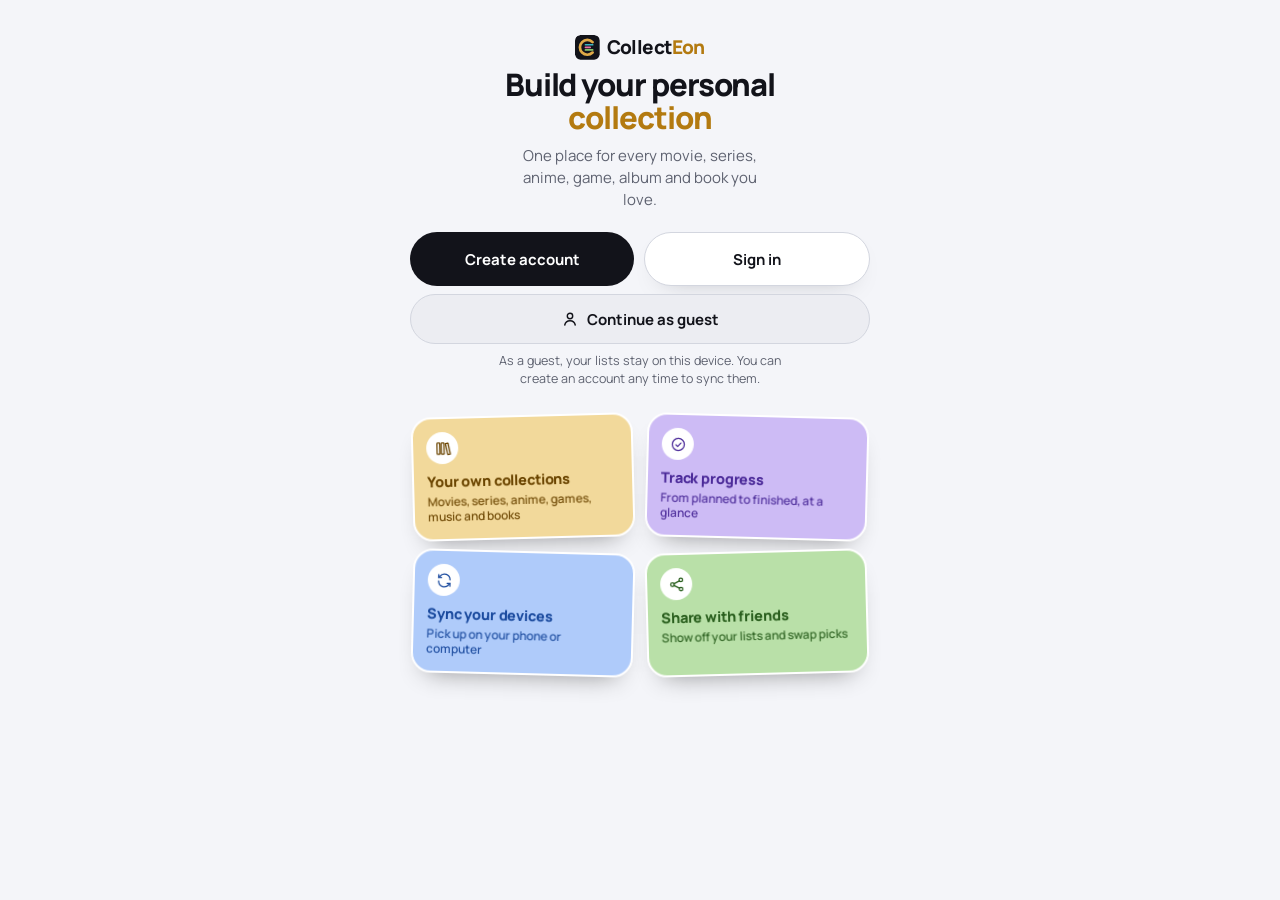
==== commit 1c65581c: "Title page: wide game covers no longer put the name across the header's edge Co-Authored-By: Claude " ====
--- a/app.html
+++ b/app.html
@@ -361,6 +361,7 @@
 .item-cover > svg{max-width:40px}
 .item-cover.has-img{background:var(--surface);transition:width .2s ease,height .2s ease}
 .item-name{margin:20px 0 0;font-family:var(--font-display);font-size:27px;font-weight:800;letter-spacing:-0.03em;line-height:1.15;text-wrap:balance}
+.item-hero.wide-cover .item-name{margin-top:36px}
 .item-subline{margin-top:4px;font-size:14px;color:var(--muted)}
 /* Two columns: official info on the left, your own score, status and playtime on the right */
 .item-cols{display:grid;grid-template-columns:repeat(2,minmax(0,1fr));gap:10px;margin-top:18px;align-items:stretch;text-align:left}
@@ -4136,6 +4137,19 @@
   /* ---------- Item detail ---------- */
   var itemScreen = document.getElementById("screen-item");
   var itemNotes = document.getElementById("item-notes");
+  /* Wide game covers end above the header's bottom edge, which would put the name across it:
+     the header then ends just below the cover. Tall posters hang over the edge as before. */
+  (function(){
+    var band = itemScreen.querySelector(".item-band"), cov = document.getElementById("item-cover"), hero = cov.parentElement;
+    function fitItemBand(){
+      band.style.height = "";
+      var bottom = hero.offsetTop + cov.offsetTop + cov.offsetHeight + 16;
+      var wide = cov.offsetHeight > 0 && bottom < band.offsetHeight;
+      hero.classList.toggle("wide-cover", wide);
+      if(wide) band.style.height = bottom + "px";
+    }
+    if(window.ResizeObserver) new ResizeObserver(fitItemBand).observe(cov);
+  })();
   function openItemDetail(colId, itemId, backTo, originEl){
     currentItemRef = { collectionId: colId, itemId: itemId };
     itemBackTarget = backTo || "detail";
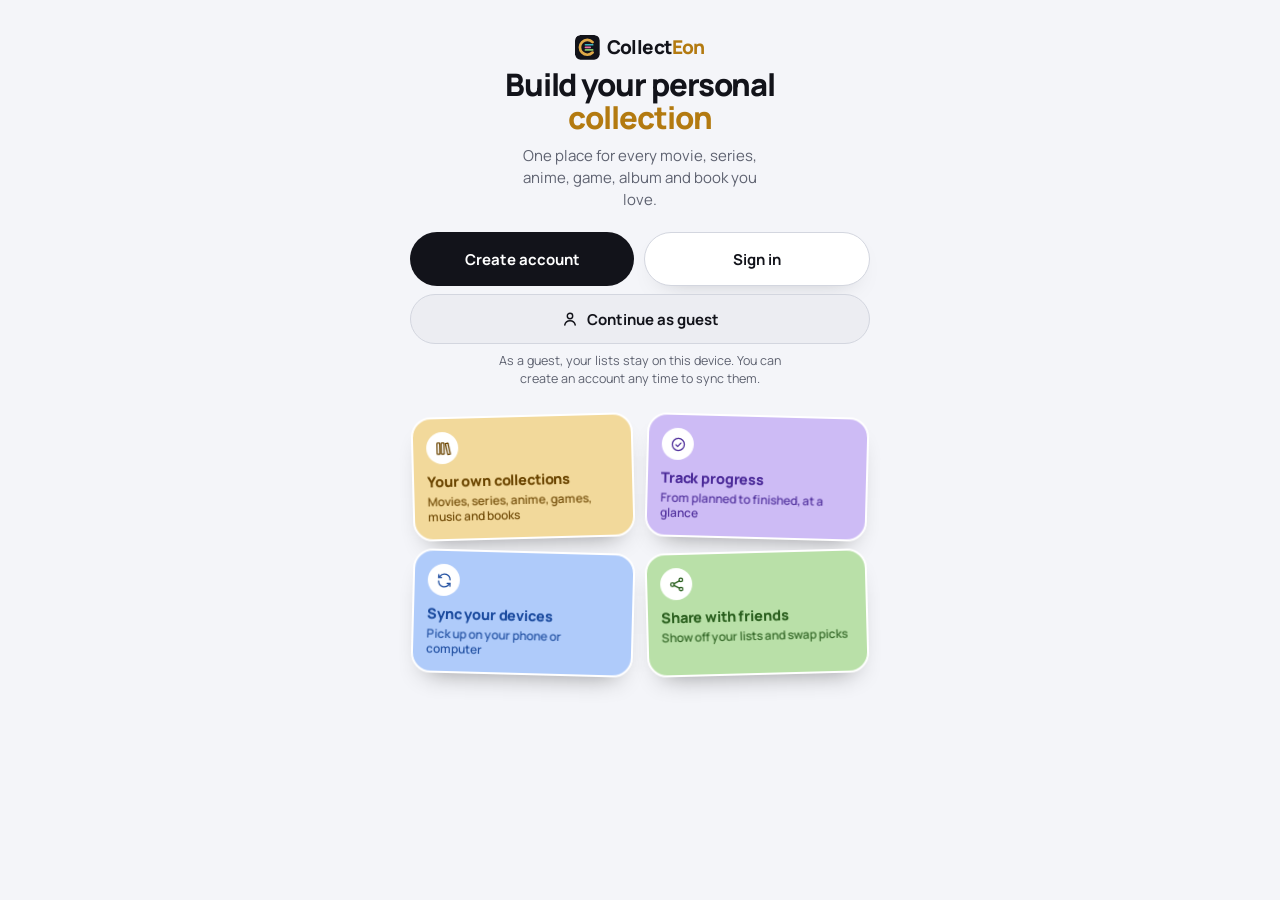
==== commit dfeaf252: "Fixes before build 4: extra delete taps ignored, code check retries, email box emptied, one sign-in " ====
--- a/app.html
+++ b/app.html
@@ -5725,6 +5725,7 @@
     var first = !currentUser || currentUser.id !== user.id;
     currentUser = user; renderSideFoot();
     if(!first){ scheduleSync(0); return; }
+    authEmail.value = "";                          // so it isn't still there after signing out or deleting
     if(appleDeleteReturn) setTimeout(resumeAppleDelete, 0);   // back from Apple's page while deleting the account
     var merged = false;
     if(sync.userId === user.id){ /* same account as before: carry on */ }
@@ -5810,7 +5811,9 @@
       setSignOutBusy(false);
     }
   }
+  var deletingAccount = false;
   async function deleteAccount(){
+    if(deletingAccount){ showToast("Deleting your account…"); return; }   // still working on the last tap
     var ok = await askConfirm("Delete your account?", "This permanently deletes your account and all your collections, items and photos on every device. It can't be undone.", "Delete account");
     if(!ok) return;
     deleteWithApple();
@@ -5868,6 +5871,8 @@
     else deleteWithApple();
   }
   async function finishDelete(body, appleLeft){
+    if(deletingAccount) return;
+    deletingAccount = true;
     showToast("Deleting your account…");
     try{
       var res = await SUPA.functions.invoke("delete-account", { method: "POST", body: body });
@@ -5875,12 +5880,14 @@
     }catch(e){
       var info = null;
       try{ if(e && e.context && typeof e.context.json === "function") info = await e.context.json(); }catch(x){}
+      deletingAccount = false;
       if(info && info.error === "apple_revoke_failed") return appleFailed();
       showToast("Couldn't delete your account right now. Check your connection and try again.");
       return;
     }
     appleTries = 0;
     try{ await SUPA.auth.signOut(); }catch(e){}
+    deletingAccount = false;
     stopRealtime(); currentUser = null;
     clearLocalData(); sync = emptySync(null); saveSync(); setEntry(null);
     renderAccount(); openWelcome();
@@ -6478,7 +6485,9 @@
     if(token.length < 6){ showAuthMsg("Enter the full code from the email.", "error", codeMsg); codeInput.focus(); return; }
     codeSubmit.disabled = true; codeSubmit.textContent = tr("Checking…"); showAuthMsg("", "", codeMsg);
     try{
-      var r = await SUPA.auth.verifyOtp({ email: codeEmail, token: token, type: "email" });
+      function check(){ return SUPA.auth.verifyOtp({ email: codeEmail, token: token, type: "email" }); }
+      var r = await check();
+      if(r.error && isTimeoutError(r.error)) r = await check();   // one more try, as in sendCode
       if(r.error) throw r.error;
       // Signed in: onAuthStateChange takes it from here and leaves this screen.
     }catch(err){
@@ -6492,7 +6501,10 @@
     try{ await sendCode(codeEmail); startResendWait(); showAuthMsg(tr("We sent a new code to {email}.", { email: codeEmail }), "info", codeMsg); codeInput.value = ""; codeSubmit.disabled = true; codeInput.focus(); }
     catch(err){ resendBtn.disabled = false; showAuthMsg(friendlyAuthError(err), "error", codeMsg); }
   });
+  var oauthAt = 0;
   async function oauth(provider){
+    if(Date.now() - oauthAt < 1500) return;   // a double tap opens one sign-in sheet, not two
+    oauthAt = Date.now();
     if(!SUPA){ showAuthMsg(supaState === "loading" ? "Still connecting. Please try again in a moment." : "Sign-in needs an internet connection.", "error"); if(supaState === "failed") loadSupabase(); return; }
     showAuthMsg("", "");
     try{
